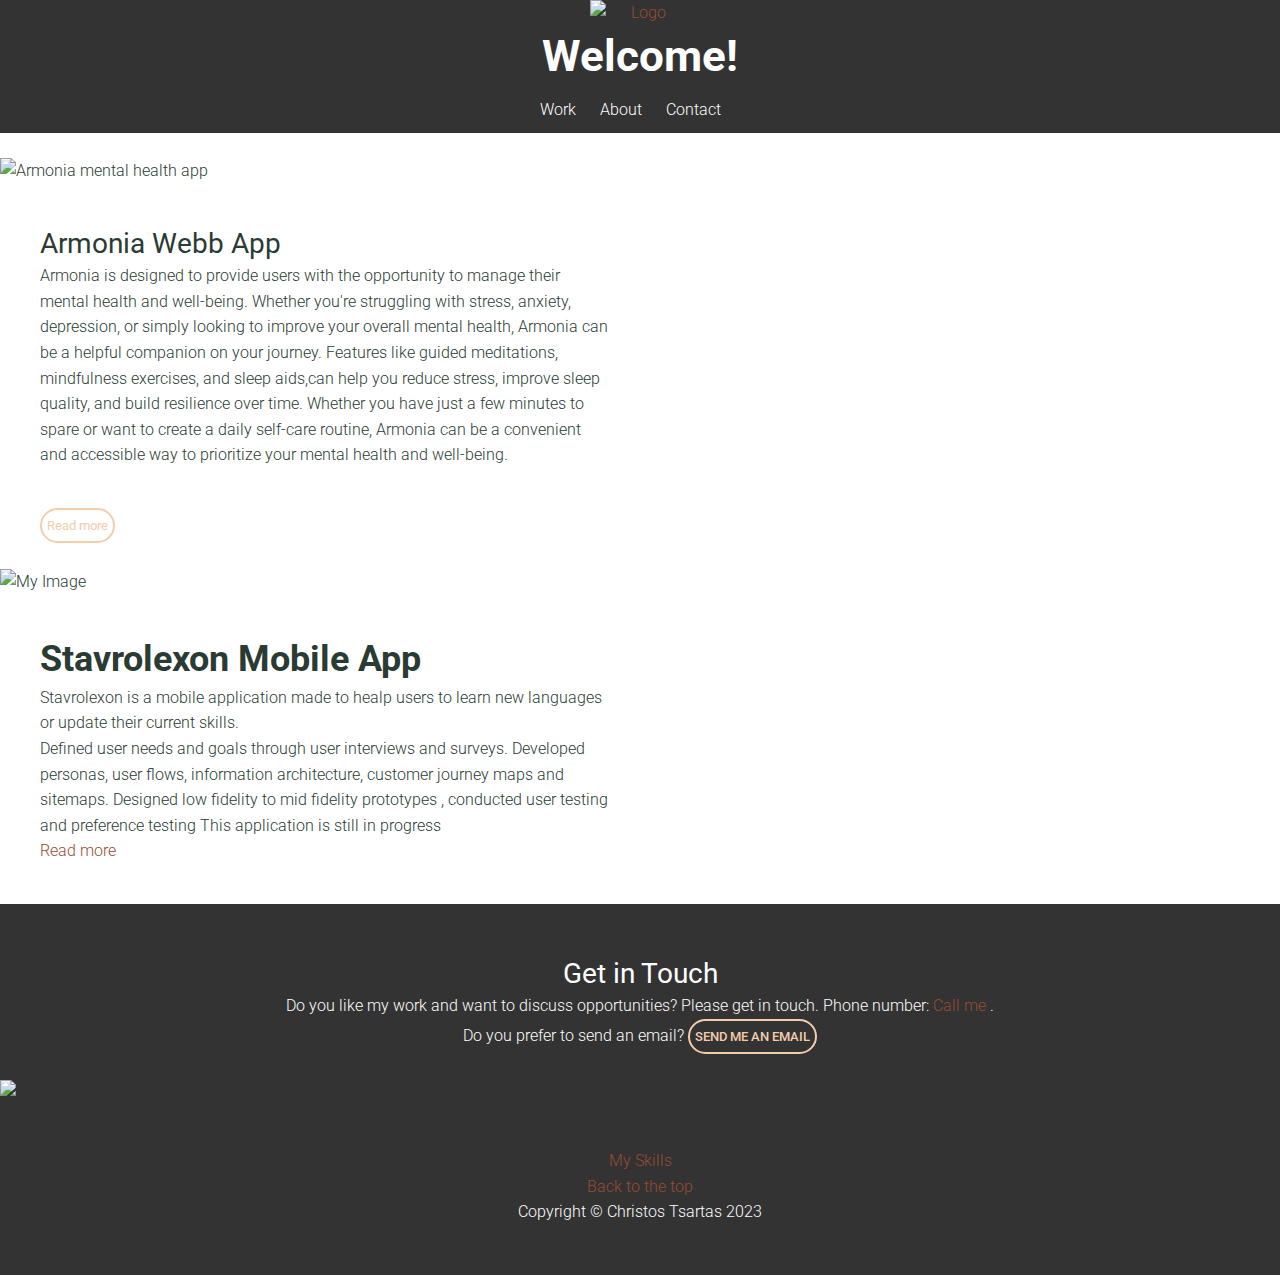
==== index.html @ e63d111a "FrstChanges for Task1.8" ====
<!DOCTYPE html>
<html lang="en" dir="ltr">
    <head>
      <link rel="stylesheet" type="text/css" href="https://cdnjs.cloudflare.com/ajax/libs/normalize/8.0.0/normalize.min.css">
      <link rel="stylesheet" type="text/css" href="CSS/Styles.CSS">
      <link href="https://fonts.googleapis.com/css?family=Roboto:ital,wght@0,100;0,300;0,400;0,500;1,100;1,300;1,400;1,500&display=swap" rel="stylesheet">
      <meta name="viewport" content="width=device-width, initial-scale=1">

        <meta charset="utf-8">
        <title>
            Christos Tsartas|Portfolio Site
        </title>
      </head> 
    <body>
      <header id="header">
    <div class="container">
            <a href="#">
                <img class="logo" src="logo-placeholder.JPG" alt="Logo">
            </a>
   
        <h1>Welcome!</h1>
        <nav>
            <ul>
                <li><a href="Index.html">Work</a></li>
                <li><a href="about.html">About</a></li>
                <li><a href="#contact">Contact</a></li>
            </ul>
        </nav>
      </div>
    </header><br>
        <main>
        <div><!-- open row that holds (2) columns for project -->
            <div><!-- open first column (used for image) -->
              <picture>
                <source srcset="Img/ArmoniaWebApp/ArmoniaProjectImage.jpg" media="(max-width:767px)">
                <img src="Img/ArmoniaWebApp/ArmoniaProjectImage.jpg" alt="Armonia mental health app">
              </picture>
            </div><!-- end first column -->
            <div class="container">
              <div class="row">
                <div class="col-6"><!-- open second column (used for text) -->
              <h3>Armonia Webb App</h3><!-- heading for the project -->
              <p><!-- open paragraph -->
                Armonia is designed to provide users with the opportunity to manage their mental health and well-being. Whether you're struggling with stress, anxiety, depression, or simply looking to improve your overall mental health, Armonia can be a helpful companion on your journey. 
                Features like guided meditations, mindfulness exercises, and sleep aids,can help you reduce stress, improve sleep quality, and build resilience over time. 
                Whether you have just a few minutes to spare or want to create a daily self-care routine, Armonia can be a convenient and accessible way to prioritize your mental health and well-being.
              </p><!-- end paragraph -->
              <p> <!--open paragraph -->
              </div></div>
              <!-- <div>
                User research, Competitive Analysis
              </p>--><!-- end paragraph -->
              <a href="Armonia.html#ArmoniaSite" class="button" target="_self">Read more</a><!-- button or link label -->
            <!--</div> end second column -->
          </div>
        </div><!-- end row that holds (2) columns for project -->
          <br>
        <div><!-- open row that holds (2) columns for project -->
            <div><!-- open first column (used for image) -->
              <picture>
                <source srcset="http://via.placeholder.com/600x400" media="(max-width:767px)">
                <img src="http://via.placeholder.com/800x600" alt="My Image">
              </picture>
            </div><!-- end first column -->
            <div class="container">
              <div class="row">
                <div class="col-6"><!-- open second column (used for text) -->
              <h2>Stavrolexon Mobile App</h2><!-- heading for the project -->
              <p><!-- open paragraph -->
                Stavrolexon is a mobile application made to healp users to learn new languages or update their current skills.
              </p><!-- end paragraph -->
              <p><!-- open paragraph -->
                Defined user needs and goals through user interviews and surveys. 
                Developed personas, user flows, information architecture, customer journey maps and sitemaps. 
                Designed low fidelity to mid fidelity prototypes , conducted user testing and preference testing
                This application is still in progress
              </p><!-- end paragraph -->
              <a href="#">Read more</a><!-- button or link label -->
            </div><!-- end second column -->
          </div></div></div></main><!-- end row that holds (2) columns for project -->
          <footer id="contact">
            <h3>Get in Touch</h3>
        <p>
          Do you like my work and want to discuss opportunities? Please get in touch. 
          Phone number: <a href="Tel: +49 17663303474"> Call me </a> . 
        </p>
        <div> Do you prefer to send an email?
          <a href="mailto:tsartakos@gmail.com" class="button contact">Send me an email</a>
            <!--<svg xmlns="http://www.w3.org/2000/svg" width="24" height="24" viewBox="0 0 24 24" fill="none" stroke="#1B7F7A" stroke-width="2" stroke-linecap="round" stroke-linejoin="round" class="feather feather-mail">
              <path d="M4 4h16c1.1 0 2 .9 2 2v12c0 1.1-.9 2-2 2H4c-1.1 0-2-.9-2-2V6c0-1.1.9-2 2-2z"></path>
              <polyline points="22,6 12,13 2,6"></polyline>
            </svg>--This is the original Send an Email with the SVG Icon-->
        </div>
        <div>
            <!--Social Media Layout and Placeholders-->
            <a href="https://www.linkedin.com/in/christos-tsartas-73b54416a/" target="_self"><br>
                <img class="lnkin" src="Img/linkedin.PNG">
            </a><br>
            <a href="about.html#skills" target="_blank">My Skills</a><br>
            <a href="Index.html#header">Back to the top</a>
            <p>Copyright © Christos Tsartas 2023</p>
        </div>
        </footer>
</body>
</html>
---- CSS/Styles.CSS ----
/*I need to start with CSS in the next task*/
/* http://meyerweb.com/eric/tools/css/reset/ 
   v2.0 | 20110126
   License: none (public domain)
*/

/* Reset all default styles */
html, body, div, span, applet, object, iframe,
h1, h2, h3, h4, h5, h6, p, blockquote, pre,
a, abbr, acronym, address, big, cite, code,
del, dfn, em, img, ins, kbd, q, s, samp,
small, strike, strong, sub, sup, tt, var,
b, u, i, center,
dl, dt, dd, ol, ul, li,
fieldset, form, label, legend,
table, caption, tbody, tfoot, thead, tr, th, td,
article, aside, canvas, details, embed, 
figure, figcaption, footer, header, hgroup, 
menu, nav, output, ruby, section, summary,
time, mark, audio, video 
{
	margin: 0;
	padding: 0;
	border: 0;
	font-size: 100%;
	font: inherit;
	vertical-align: baseline;
}

/* Reset HTML5 display roles */
article, aside, details, figcaption, figure, 
footer, header, hgroup, menu, nav, section 
{
	display: block;
}

/* Remove list styles */
ol, ul {
	list-style: none;
}

/* Remove blockquote quotes */
blockquote, q {
	quotes: none;
}

blockquote:before, blockquote:after,
q:before, q:after {
	content: '';
	content: none;
}

/* Remove table border */
table {
	border-collapse: collapse;
	border-spacing: 0;
}

/* Set default body styles */
body {
	background-color: #ffffff;
	font-family: 'Roboto', sans-serif;
	font-size: 16px;
	font-weight: 300;
	line-height: 1.6;
	color: #293b33;
}

/* Set default heading styles */
h1, h2, h3, h4 {
	line-height: 1.4;
}

h1 {
	font-size: 2.75em;
	font-weight: 700;
}

h2 {
	font-size: 2.25em;
	font-weight: 700;
}

h3 {
	font-size: 1.75em;
	font-weight: 400;
}

h4 {
	font-size: 1.35em;
	font-weight: 400;
}  

/* Set default image styles */
img {
	width: 100%;
  display: block;
  margin: 0 auto;
}

/* Set default link styles */
a {
	color: #994c30;
	text-decoration: none;
}

a:hover {
	color: #cc6540;
	text-decoration: underline;
}

a:visited {
	color: #994c30;
}

a:active {
	color: #994c30;
}

/* Set button styles */
.button {
	display: inline-block;
	background-color: transparent;
	color: #F2CDAC;
	font-weight: 400;
	font-size: 10pt;
	padding: 5px;
	border-radius: 30px;
	border: 2px solid #F2CDAC;
	transition: 0.2s opacity;
}

.button:hover {
	opacity: 0.8;
	background-color: #F2CDAC;
	color: #ffffff;
	text-decoration: none;
}

.button.contact {
	background-color: transparent;
	color: #F2CDAC;
	text-transform: uppercase;
	font-weight: 500;
	border: 2px solid #F2CDAC;
}

.button.contact:hover {
	background-color: #F2CDAC;
	color: #ffffff
  }


  header {
    background-color: #333333;
    width: 100%;
    text-align: center;
    color: white;
    position: initial;
  }

  .logo {
     width: 100px;
  }

  nav {
    background-color: #333333;
    padding: 10px;
    font-size: 16px;
    color: #ffffff;
  }

  nav ul {
    margin: 0;
    padding: 0;
    list-style: none;
  }
  
  nav li {
    display: inline-block;
    margin-right: 20px;
  }
  
  nav a {
    color: #fff;
    text-decoration: none;
  }


  /* Apo edw ksekinane oi allages */


  * {
    box-sizing: border-box;
  }


    main {
    margin: top 000px;
  }


  .hero {
    background-image: 'none';
    height: 500px;
    width: 100%;
    text-align: center;
    color: white;
    background-color: rgba(255, 255, 255, 0.7);
  }

  .container {
    max-width: 1200px;
    margin: 0 15px;
  }
  

  .row {
    width: 100%;
    display: flex;
    margin: 40px -15px;
    align-items: flex-start;
    justify-content: space-between;
   
  }
 
  .col-6 {
    width: 49.8%;
  }
  .col-12 {
    width: 100%;
  }

  .work-item {
    background-color: #f2f2f2;
    height: 300px;
    width: 100%;
    text-align: center;
    margin-bottom: 30px;
  }


/*footer*/

  footer {
    background-color: #333;
    width: 100%;
    text-align: center;
    color: white;
    padding: 50px 0;
  }

  /*linkedin*/
.lnkin {

  height: 43px;
  width: auto;
}


  .centered-text {
    text-align: center;
  }
  
  .right-aligned-text {
    text-align: right;
  }

  
  .text {
    margin-bottom: 10px;
  }
  .hero-section {
    display: flex;
    flex-direction: column;
    align-items: center;
    margin-top: 80px; /* adjust this value as needed */
  }
/* styles for the navigation bar */


/* Layout Laptop */
 
@media only screen and (min-width: 1024px) {

  .container {
    max-width: 1200px;
    margin: 0 auto;
  }
  

  .row {
    width: 100%;
    display: flex;
    margin: 40px -15px;
    flex-direction: row;
   
  }

  .col-6 {
    width: 50%;
        padding: 0 15px;
      }

      .col-3 {
        width: 33.3%;
        padding: 0 15px;
    
      }
    
}
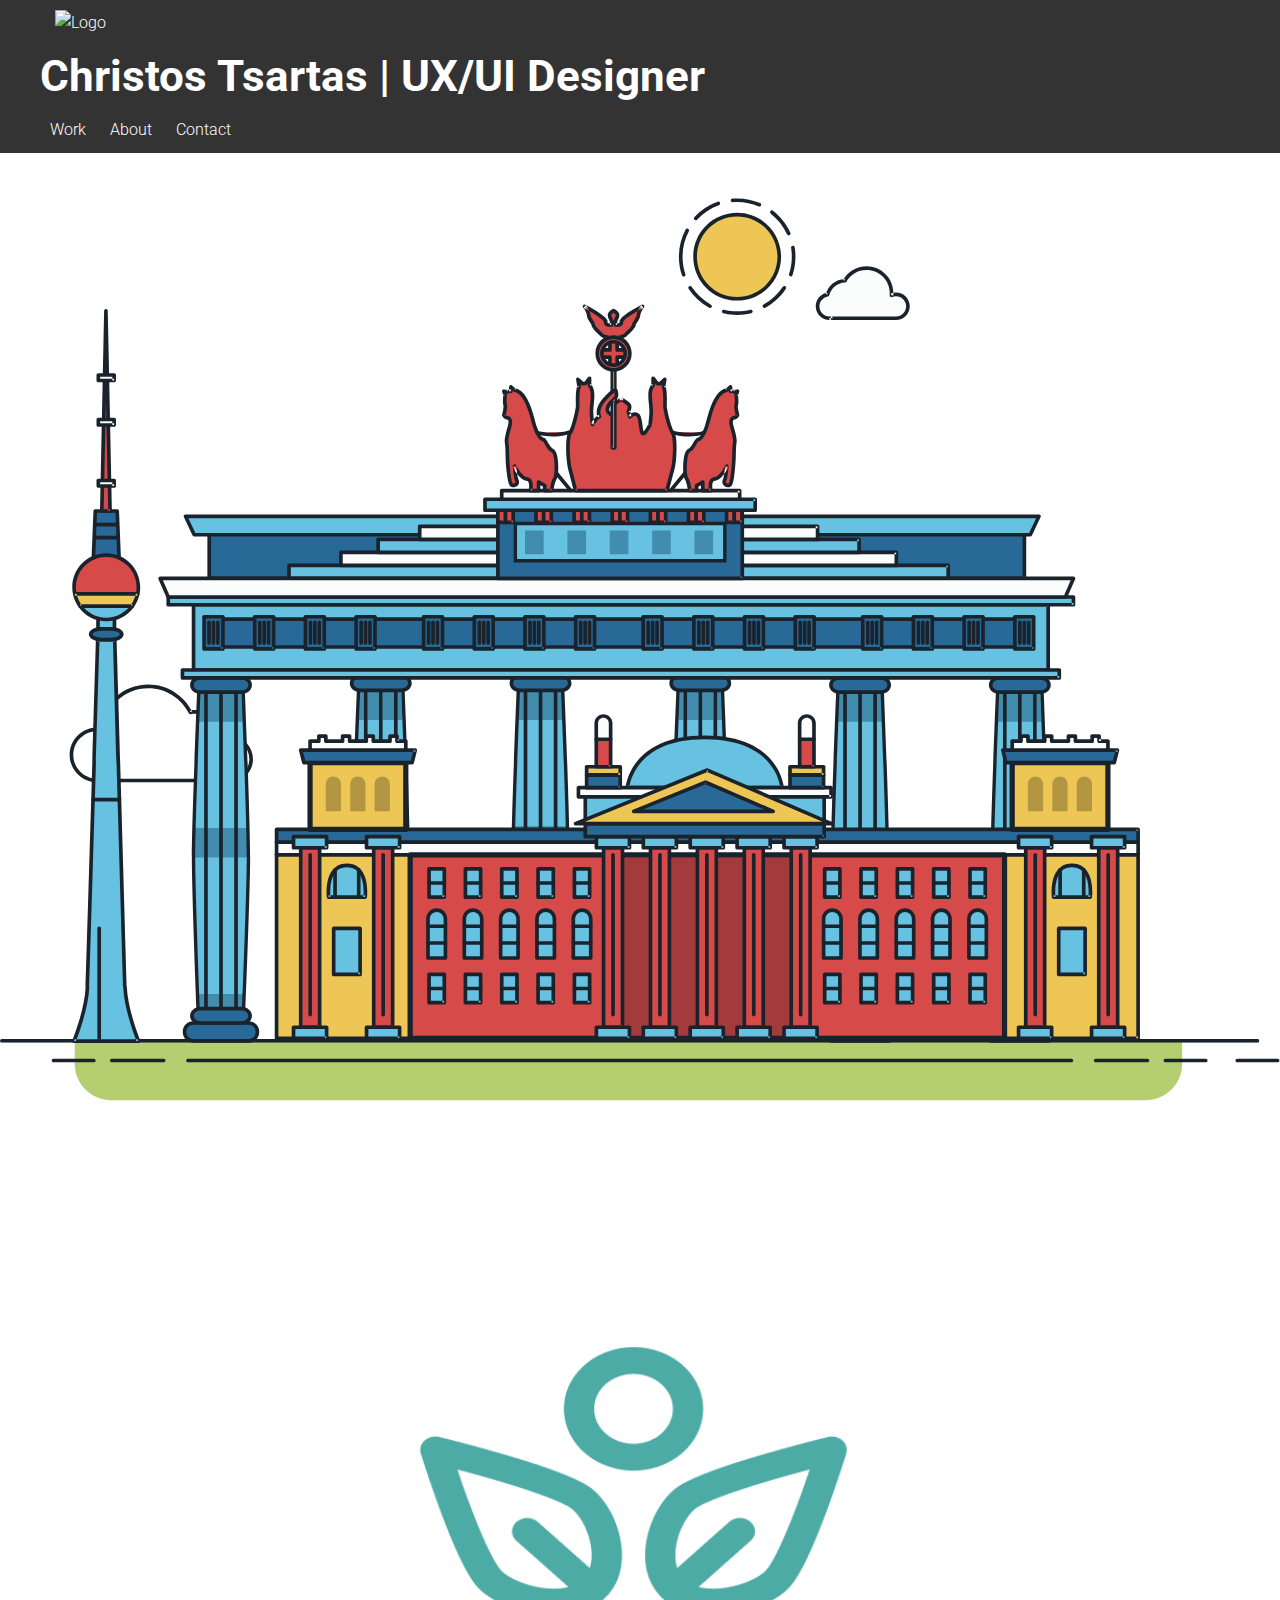
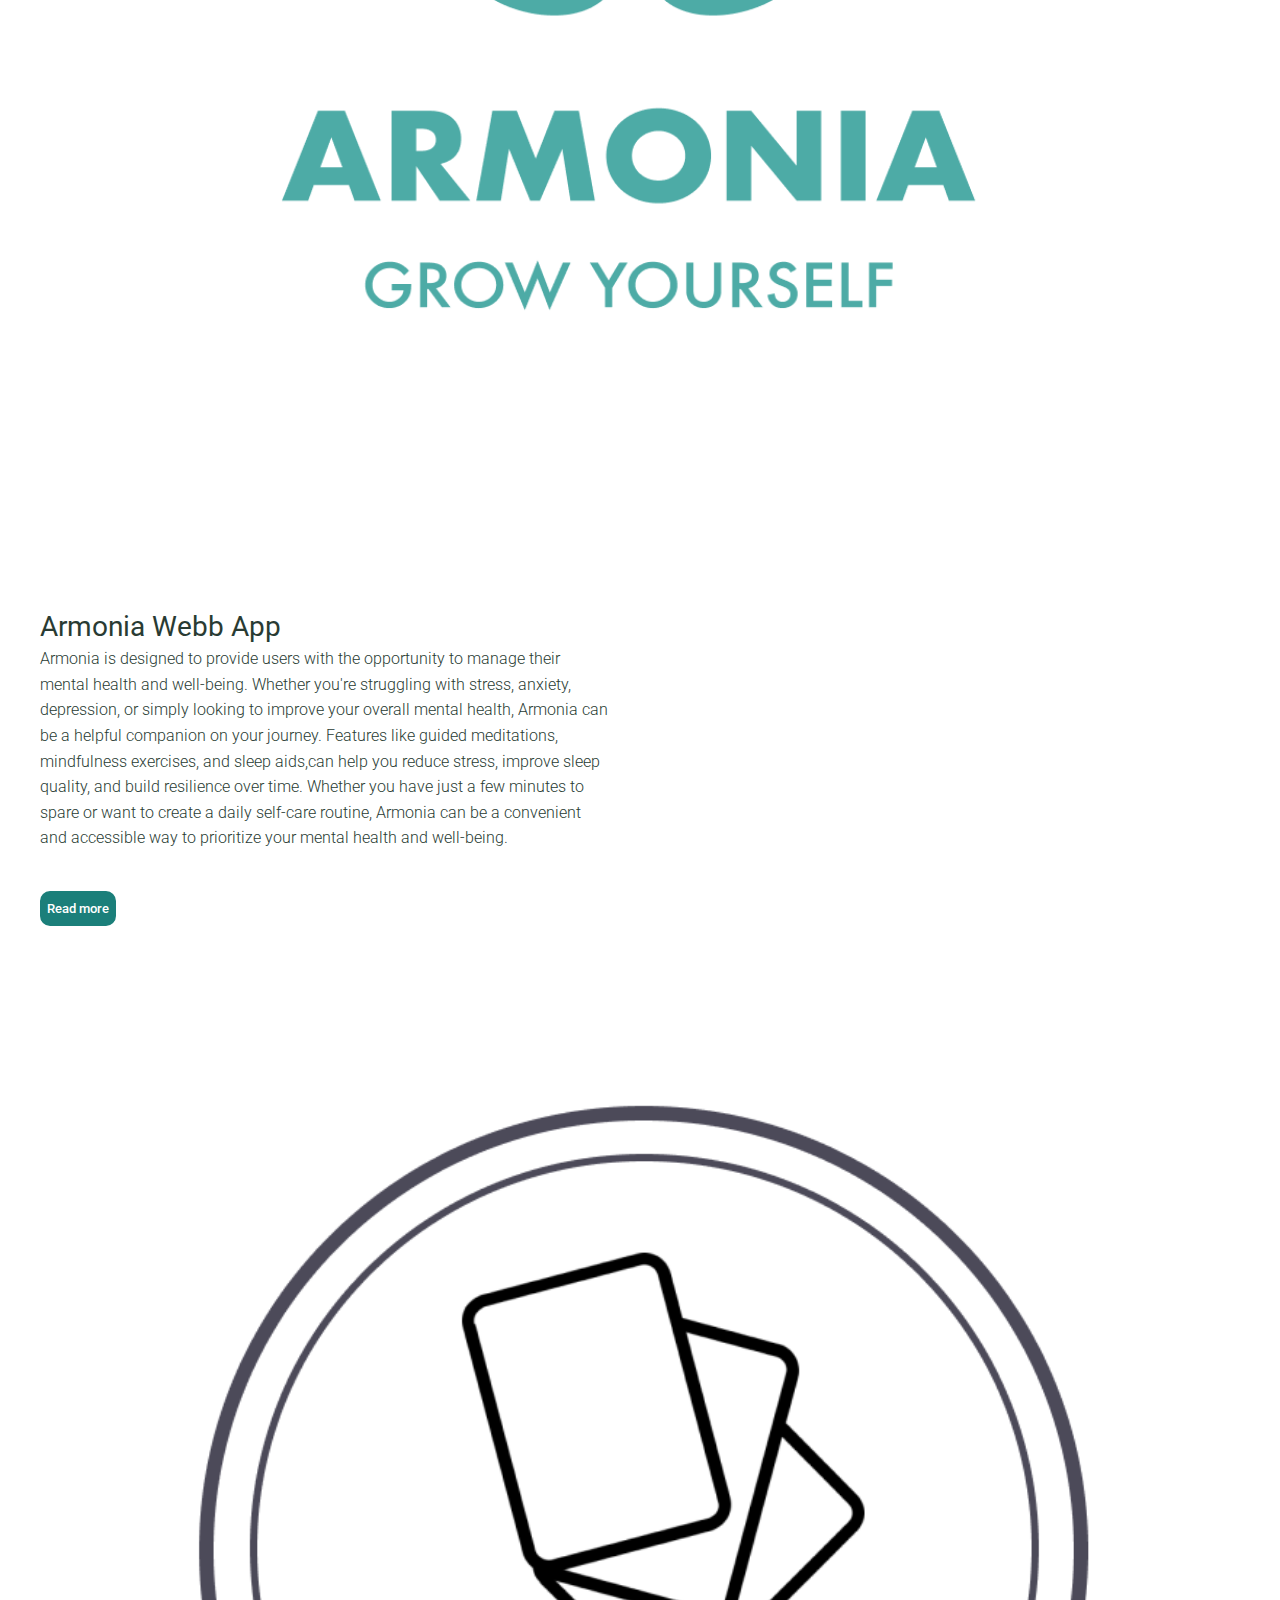
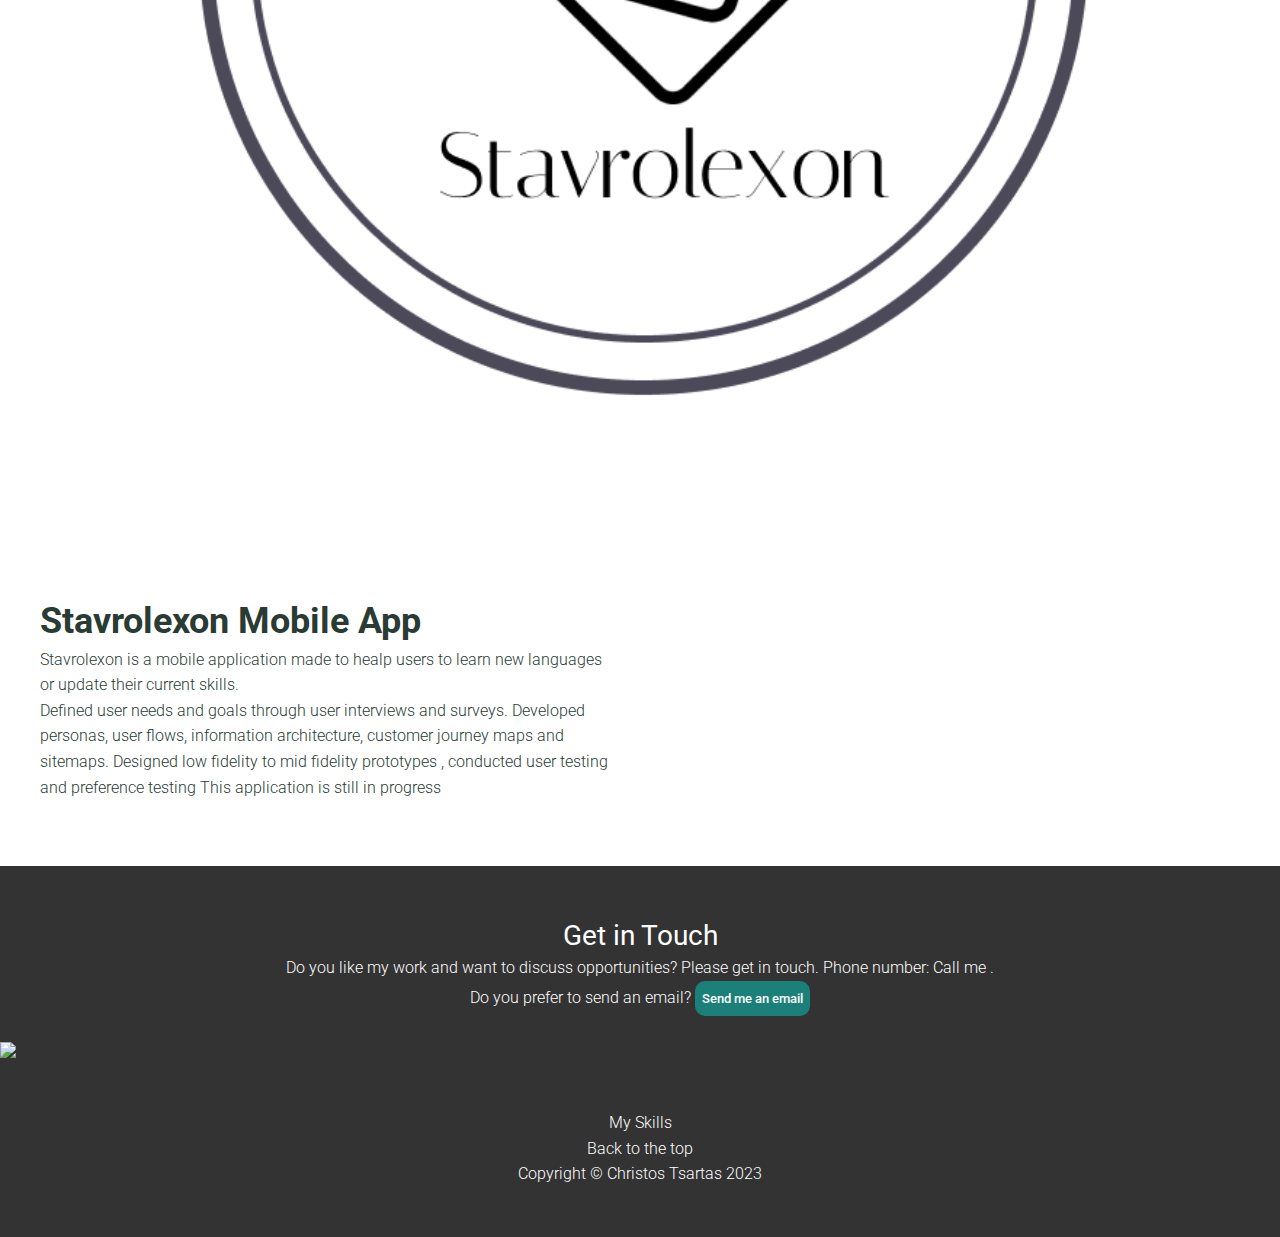
==== commit 786936d0: "Task 1.8" ====
--- a/index.html
+++ b/index.html
@@ -1,105 +1,721 @@
 <!DOCTYPE html>
 <html lang="en" dir="ltr">
-    <head>
-      <link rel="stylesheet" type="text/css" href="https://cdnjs.cloudflare.com/ajax/libs/normalize/8.0.0/normalize.min.css">
-      <link rel="stylesheet" type="text/css" href="CSS/Styles.CSS">
-      <link href="https://fonts.googleapis.com/css?family=Roboto:ital,wght@0,100;0,300;0,400;0,500;1,100;1,300;1,400;1,500&display=swap" rel="stylesheet">
-      <meta name="viewport" content="width=device-width, initial-scale=1">
 
-        <meta charset="utf-8">
-        <title>
-            Christos Tsartas|Portfolio Site
-        </title>
-      </head> 
-    <body>
-      <header id="header">
+<head>
+  <link rel="stylesheet" type="text/css"
+    href="https://cdnjs.cloudflare.com/ajax/libs/normalize/8.0.0/normalize.min.css">
+  <link rel="stylesheet" type="text/css" href="CSS/Styles.CSS">
+  <link
+    href="https://fonts.googleapis.com/css?family=Roboto:ital,wght@0,100;0,300;0,400;0,500;1,100;1,300;1,400;1,500&display=swap"
+    rel="stylesheet">
+  <meta name="viewport" content="width=device-width, initial-scale=1">
+
+  <meta charset="utf-8">
+  <title>
+    Christos Tsartas|Portfolio Site
+  </title>
+</head>
+
+<body>
+  <header id="header">
     <div class="container">
-            <a href="#">
-                <img class="logo" src="logo-placeholder.JPG" alt="Logo">
-            </a>
-   
-        <h1>Welcome!</h1>
-        <nav>
-            <ul>
-                <li><a href="Index.html">Work</a></li>
-                <li><a href="about.html">About</a></li>
-                <li><a href="#contact">Contact</a></li>
-            </ul>
-        </nav>
-      </div>
-    </header><br>
-        <main>
-        <div><!-- open row that holds (2) columns for project -->
-            <div><!-- open first column (used for image) -->
-              <picture>
-                <source srcset="Img/ArmoniaWebApp/ArmoniaProjectImage.jpg" media="(max-width:767px)">
-                <img src="Img/ArmoniaWebApp/ArmoniaProjectImage.jpg" alt="Armonia mental health app">
-              </picture>
-            </div><!-- end first column -->
-            <div class="container">
-              <div class="row">
-                <div class="col-6"><!-- open second column (used for text) -->
-              <h3>Armonia Webb App</h3><!-- heading for the project -->
-              <p><!-- open paragraph -->
-                Armonia is designed to provide users with the opportunity to manage their mental health and well-being. Whether you're struggling with stress, anxiety, depression, or simply looking to improve your overall mental health, Armonia can be a helpful companion on your journey. 
-                Features like guided meditations, mindfulness exercises, and sleep aids,can help you reduce stress, improve sleep quality, and build resilience over time. 
-                Whether you have just a few minutes to spare or want to create a daily self-care routine, Armonia can be a convenient and accessible way to prioritize your mental health and well-being.
-              </p><!-- end paragraph -->
-              <p> <!--open paragraph -->
-              </div></div>
-              <!-- <div>
+      <a href="#">
+        <img class="logo" src="logo-placeholder.JPG" alt="Logo">
+      </a>
+
+      <h1>Christos Tsartas | UX/UI Designer</h1>
+      <nav>
+        <ul>
+          <li><a href="Index.html">Work</a></li>
+          <li><a href="about.html">About</a></li>
+          <li><a href="#contact">Contact</a></li>
+        </ul>
+      </nav>
+    </div>
+  </header><br>
+  <main>
+    <div>
+      <picture><svg id="about-picture" xmlns="http://www.w3.org/2000/svg" class="berlin-illustration" height="auto" viewBox="0 0 700 505" xmlns:xlink="http://www.w3.org/1999/xlink">
+      <defs>
+          <polygon id="a" points=".06 231.917 .06 .929 688.717 .929 688.717 231.917"></polygon>
+      </defs>
+      <g fill="none" fill-rule="evenodd">
+        <g transform="translate(0 241)" class="cloud-front">
+        <path fill="#1A232C" d="M87.602,29 L87.602,28 C87.326,28.001 87.103,28.024 86.927,28.033 L86.979,29.031 L87.947,28.78 C85.741,20.282 78.041,14.002 68.852,14 C67.858,14 66.904,14.096 65.98,14.231 L66.125,15.22 L67.019,14.772 C62.626,6.015 53.567,0.001 43.102,0 C29.041,0.002 17.524,10.848 16.443,24.632 L17.44,24.71 L17.606,23.724 C16.803,23.589 15.969,23.5 15.102,23.5 C6.817,23.501 0.102,30.215 0.102,38.5 C0.102,46.785 6.817,53.499 15.102,53.5 L87.602,53.5 C94.644,53.499 100.351,47.792 100.352,40.75 C100.351,33.708 94.644,28.001 87.602,28 L87.602,30 C90.573,30 93.254,31.202 95.203,33.149 C97.15,35.097 98.351,37.778 98.352,40.75 C98.351,43.722 97.15,46.403 95.203,48.351 C93.254,50.298 90.573,51.5 87.602,51.5 L15.102,51.5 C11.509,51.5 8.265,50.046 5.909,47.692 C3.555,45.337 2.102,42.093 2.102,38.5 C2.102,34.907 3.555,31.663 5.909,29.308 C8.265,26.954 11.509,25.5 15.102,25.5 C15.831,25.5 16.553,25.575 17.273,25.697 C17.551,25.743 17.832,25.672 18.055,25.499 C18.277,25.325 18.414,25.07 18.436,24.789 C19.436,12.04 30.094,1.998 43.102,2 C52.786,1.999 61.163,7.564 65.231,15.669 C65.425,16.055 65.842,16.272 66.27,16.21 C67.132,16.084 67.988,16 68.852,16 C77.108,15.998 84.027,21.647 86.011,29.283 C86.13,29.741 86.557,30.054 87.031,30.03 C87.27,30.017 87.457,29.999 87.602,30 L87.602,29" transform="translate(38 36)"></path>
+          </g>
+          <path fill="#B5CE6F" d="M646.484,484.382 C646.484,489.501 644.531,494.62 640.627,498.525 C636.722,502.43 631.603,504.382 626.484,504.382 L60.873,504.382 C55.754,504.382 50.636,502.43 46.731,498.525 C42.826,494.62 40.873,489.501 40.873,484.382 L40.873,471.917 L646.484,471.917 L646.484,484.382"></path>
+          <polyline fill="#67C2E2" points="334.824 185.029 101.449 185.029 106.209 195.08 563.438 195.08 568.2 185.029 334.824 185.029"></polyline>
+          <path fill="#1A232C" d="M334.824,185.029 L334.824,184.029 L101.449,184.029 C101.104,184.029 100.788,184.203 100.604,184.494 C100.42,184.785 100.398,185.146 100.545,185.457 L105.306,195.508 C105.471,195.856 105.824,196.079 106.209,196.079 L563.438,196.079 C563.824,196.079 564.177,195.856 564.342,195.508 L569.104,185.457 C569.251,185.146 569.229,184.785 569.045,184.494 C568.861,184.203 568.544,184.029 568.2,184.029 L334.824,184.029 L334.824,186.029 L566.62,186.029 L562.806,194.08 L106.842,194.08 L103.029,186.029 L334.824,186.029 L334.824,185.029"></path>
+          <polygon fill="#296997" points="114.416 218.974 560.222 218.974 560.222 195.08 114.416 195.08"></polygon>
+          <path fill="#1A232C" d="M560.222,218.974 L560.222,217.974 L115.416,217.974 L115.416,196.079 L559.222,196.079 L559.222,218.974 L560.222,218.974 L560.222,217.974 L560.222,218.974 L561.222,218.974 L561.222,195.08 C561.222,194.816 561.115,194.559 560.929,194.372 C560.742,194.186 560.485,194.08 560.222,194.08 L114.416,194.08 C114.152,194.08 113.895,194.186 113.708,194.372 C113.522,194.559 113.416,194.816 113.416,195.08 L113.416,218.974 C113.416,219.237 113.522,219.495 113.708,219.681 C113.895,219.867 114.152,219.974 114.416,219.974 L560.222,219.974 C560.485,219.974 560.742,219.867 560.929,219.681 C561.115,219.495 561.222,219.237 561.222,218.974 L560.222,218.974"></path>
+          <polygon fill="#67C2E2" points="105.85 269.08 573.225 269.08 573.225 233.398 105.85 233.398"></polygon>
+          <path fill="#1A232C" d="M573.225,233.398 L573.225,232.398 L105.85,232.398 C105.587,232.398 105.329,232.505 105.143,232.691 C104.957,232.877 104.85,233.134 104.85,233.398 L104.85,269.08 C104.85,269.344 104.957,269.601 105.143,269.788 C105.329,269.974 105.587,270.08 105.85,270.08 L573.225,270.08 C573.488,270.08 573.745,269.974 573.932,269.788 C574.118,269.601 574.225,269.344 574.225,269.08 L574.225,233.398 C574.225,233.134 574.118,232.877 573.932,232.691 C573.745,232.505 573.488,232.398 573.225,232.398 L573.225,233.398 L572.225,233.398 L572.225,268.08 L106.85,268.08 L106.85,234.398 L573.225,234.398 L573.225,233.398 L572.225,233.398 L573.225,233.398"></path>
+          <polygon fill="#296997" points="116.751 256.508 562.557 256.508 562.557 241.243 116.751 241.243"></polygon>
+          <path fill="#1A232C" d="M562.557,256.508 L562.557,255.508 L117.75,255.508 L117.75,242.243 L561.557,242.243 L561.557,256.508 L562.557,256.508 L562.557,255.508 L562.557,256.508 L563.557,256.508 L563.557,241.243 C563.557,240.979 563.45,240.722 563.264,240.535 C563.078,240.349 562.82,240.243 562.557,240.243 L116.75,240.243 C116.487,240.243 116.23,240.349 116.043,240.535 C115.857,240.722 115.751,240.979 115.751,241.243 L115.751,256.508 C115.751,256.771 115.857,257.029 116.043,257.215 C116.23,257.401 116.487,257.508 116.751,257.508 L562.557,257.508 C562.82,257.508 563.077,257.401 563.264,257.215 C563.45,257.029 563.557,256.771 563.557,256.508 L562.557,256.508"></path>
+          <polygon fill="#67C2E2" points="158.07 218.974 518.563 218.974 518.563 211.858 158.07 211.858"></polygon>
+          <path fill="#1A232C" d="M518.563,211.858 L518.563,210.858 L158.07,210.858 C157.807,210.858 157.549,210.964 157.363,211.151 C157.177,211.337 157.07,211.594 157.07,211.858 L157.07,218.974 C157.07,219.237 157.177,219.495 157.363,219.681 C157.549,219.867 157.807,219.974 158.07,219.974 L518.563,219.974 C518.826,219.974 519.083,219.867 519.27,219.681 C519.456,219.495 519.562,219.237 519.562,218.974 L519.562,211.858 C519.562,211.594 519.456,211.337 519.27,211.151 C519.083,210.964 518.826,210.858 518.563,210.858 L518.563,211.858 L517.563,211.858 L517.563,217.974 L159.07,217.974 L159.07,212.858 L518.563,212.858 L518.563,211.858 L517.563,211.858 L518.563,211.858"></path>
+          <polygon fill="#FBFDFC" points="186.438 211.858 490.194 211.858 490.194 204.741 186.438 204.741"></polygon>
+          <path fill="#1A232C" d="M490.194,204.741 L490.194,203.741 L186.438,203.741 C186.175,203.741 185.917,203.848 185.731,204.034 C185.545,204.221 185.438,204.478 185.438,204.741 L185.438,211.858 C185.438,212.121 185.545,212.379 185.731,212.565 C185.917,212.751 186.175,212.858 186.438,212.858 L490.194,212.858 C490.458,212.858 490.715,212.751 490.902,212.565 C491.088,212.379 491.194,212.121 491.194,211.858 L491.194,204.741 C491.194,204.478 491.088,204.221 490.902,204.034 C490.715,203.848 490.458,203.741 490.194,203.741 L490.194,204.741 L489.194,204.741 L489.194,210.858 L187.438,210.858 L187.438,205.741 L490.194,205.741 L490.194,204.741 L489.194,204.741 L490.194,204.741"></path>
+          <polygon fill="#67C2E2" points="206.805 204.741 469.828 204.741 469.828 197.624 206.805 197.624"></polygon>
+          <path fill="#1A232C" d="M469.828,197.624 L469.828,196.624 L206.805,196.624 C206.541,196.624 206.284,196.731 206.098,196.917 C205.911,197.103 205.805,197.361 205.805,197.624 L205.805,204.741 C205.805,205.005 205.911,205.262 206.098,205.449 C206.284,205.635 206.541,205.741 206.805,205.741 L469.828,205.741 C470.091,205.741 470.349,205.635 470.535,205.449 C470.722,205.262 470.828,205.005 470.828,204.741 L470.828,197.624 C470.828,197.361 470.722,197.103 470.535,196.917 C470.349,196.731 470.091,196.624 469.828,196.624 L469.828,197.624 L468.828,197.624 L468.828,203.741 L207.805,203.741 L207.805,198.624 L469.828,198.624 L469.828,197.624 L468.828,197.624 L469.828,197.624"></path>
+          <polygon fill="#FBFDFC" points="229.521 197.624 447.111 197.624 447.111 190.509 229.521 190.509"></polygon>
+          <path fill="#1A232C" d="M447.111,190.509 L447.111,189.509 L229.521,189.509 C229.258,189.509 229,189.616 228.814,189.802 C228.628,189.988 228.521,190.246 228.521,190.509 L228.521,197.624 C228.521,197.888 228.628,198.145 228.814,198.332 C229,198.518 229.258,198.624 229.521,198.624 L447.111,198.624 C447.375,198.624 447.632,198.518 447.818,198.332 C448.005,198.145 448.111,197.888 448.111,197.624 L448.111,190.509 C448.111,190.246 448.005,189.988 447.818,189.802 C447.632,189.616 447.375,189.509 447.111,189.509 L447.111,190.509 L446.111,190.509 L446.111,196.624 L230.521,196.624 L230.521,191.509 L447.111,191.509 L447.111,190.509 L446.111,190.509 L447.111,190.509"></path>
+          <path fill="#67C2E2" d="M135.607,355.447 C135.163,337.766 134.264,313.326 133.648,297.387 C133.274,287.721 133.004,281.18 133.004,281.18 L108.722,281.18 C108.722,281.18 108.452,287.721 108.079,297.387 C107.462,313.326 106.563,337.766 106.119,355.447 C105.953,362.059 105.85,367.732 105.85,371.653 L105.85,371.654 C105.85,386.117 107.243,424.332 108.089,446.189 C108.457,455.706 108.722,462.126 108.722,462.126 L133.004,462.126 C133.004,462.126 133.269,455.706 133.637,446.189 C134.482,424.332 135.876,386.117 135.876,371.654 L135.876,371.653 C135.876,367.732 135.773,362.059 135.607,355.447"></path>
+          <path fill="#428DAE" d="M133.648 297.387L108.079 297.387C108.452 287.721 108.722 281.18 108.722 281.18L133.004 281.18C133.004 281.18 133.274 287.721 133.648 297.387M135.876 371.654L105.85 371.654 105.85 371.653C105.85 367.732 105.953 362.059 106.119 355.447L135.607 355.447C135.773 362.059 135.876 367.732 135.876 371.653L135.876 371.654M133.004 462.126L108.722 462.126C108.722 462.126 108.457 455.706 108.089 446.189L133.637 446.189C133.269 455.706 133.004 462.126 133.004 462.126"></path>
+          <path fill="#1A232C" d="M109.612,461.199 L132.114,461.199 C132.447,453.007 134.949,390.886 134.949,371.653 C134.949,352.42 132.447,290.299 132.114,282.108 L109.612,282.108 C109.279,290.299 106.778,352.42 106.778,371.653 C106.778,390.886 109.279,453.007 109.612,461.199 Z M133.895,463.054 L107.832,463.054 L107.794,462.164 C107.766,461.466 104.922,392.193 104.922,371.653 C104.922,351.114 107.766,281.839 107.794,281.142 L107.832,280.252 L133.895,280.252 L133.931,281.142 C133.96,281.839 136.804,351.114 136.804,371.653 C136.804,392.193 133.96,461.466 133.931,462.164 L133.895,463.054 L133.895,463.054 Z"></path>
+          <path fill="#1A232C" d="M111.638 281.18L111.638 462.126C111.638 462.679 112.086 463.126 112.638 463.126 113.19 463.126 113.638 462.679 113.638 462.126L113.638 281.18C113.638 280.628 113.19 280.18 112.638 280.18 112.086 280.18 111.638 280.628 111.638 281.18M119.863 281.18L119.863 462.126C119.863 462.679 120.311 463.126 120.863 463.126 121.416 463.126 121.863 462.679 121.863 462.126L121.863 281.18C121.863 280.628 121.416 280.18 120.863 280.18 120.311 280.18 119.863 280.628 119.863 281.18M128.088 281.18L128.088 462.126C128.088 462.679 128.536 463.126 129.088 463.126 129.64 463.126 130.088 462.679 130.088 462.126L130.088 281.18C130.088 280.628 129.64 280.18 129.088 280.18 128.536 280.18 128.088 280.628 128.088 281.18"></path>
+          <path fill="#296997" d="M136.79,277.265 C136.79,279.418 134.675,281.18 132.09,281.18 L109.636,281.18 C107.051,281.18 104.936,279.418 104.936,277.265 C104.936,275.111 107.051,273.349 109.636,273.349 L132.09,273.349 C134.675,273.349 136.79,275.111 136.79,277.265"></path>
+          <path fill="#1A232C" d="M136.79,277.265 L135.79,277.265 C135.789,278.005 135.433,278.704 134.769,279.262 C134.109,279.814 133.155,280.181 132.09,280.18 L109.636,280.18 C108.571,280.181 107.617,279.814 106.956,279.262 C106.293,278.704 105.936,278.005 105.936,277.265 C105.936,276.524 106.293,275.825 106.957,275.267 C107.617,274.715 108.571,274.348 109.636,274.349 L132.09,274.349 C133.155,274.348 134.109,274.716 134.769,275.267 C135.433,275.825 135.789,276.524 135.79,277.265 L137.79,277.265 C137.791,275.851 137.09,274.593 136.049,273.731 C135.006,272.863 133.61,272.35 132.09,272.349 L109.636,272.349 C108.116,272.35 106.72,272.863 105.676,273.731 C104.636,274.593 103.935,275.851 103.936,277.265 C103.935,278.678 104.636,279.937 105.677,280.798 C106.72,281.666 108.116,282.179 109.636,282.18 L132.09,282.18 C133.61,282.179 135.006,281.666 136.049,280.798 C137.09,279.937 137.791,278.678 137.79,277.265 L136.79,277.265"></path>
+          <path fill="#296997" d="M140.775,467.217 C140.775,469.803 138.661,471.917 136.076,471.917 L105.65,471.917 C103.065,471.917 100.951,469.803 100.951,467.217 L100.951,466.825 C100.951,464.241 103.065,462.126 105.65,462.126 L136.076,462.126 C138.661,462.126 140.775,464.241 140.775,466.825 L140.775,467.217"></path>
+          <path fill="#1A232C" d="M140.775,467.217 L139.775,467.217 C139.775,468.235 139.361,469.155 138.688,469.83 C138.013,470.503 137.093,470.917 136.076,470.917 L105.65,470.917 C104.633,470.917 103.713,470.504 103.038,469.83 C102.365,469.155 101.951,468.235 101.951,467.217 L101.951,466.825 C101.951,465.808 102.365,464.889 103.038,464.214 C103.713,463.54 104.633,463.127 105.65,463.126 L136.076,463.126 C137.093,463.127 138.013,463.54 138.688,464.214 C139.362,464.889 139.775,465.808 139.775,466.825 L139.775,467.217 L141.775,467.217 L141.775,466.825 C141.772,463.684 139.217,461.13 136.076,461.126 L105.65,461.126 C102.509,461.13 99.955,463.684 99.951,466.825 L99.951,467.217 C99.954,470.36 102.509,472.914 105.65,472.917 L136.076,472.917 C139.217,472.914 141.772,470.36 141.775,467.217 L140.775,467.217"></path>
+          <path fill="#296997" d="M136.79,458.208 C136.79,460.363 134.675,462.126 132.09,462.126 L109.636,462.126 C107.051,462.126 104.936,460.363 104.936,458.208 C104.936,456.057 107.051,454.292 109.636,454.292 L132.09,454.292 C134.675,454.292 136.79,456.057 136.79,458.208"></path>
+          <path fill="#1A232C" d="M136.79,458.208 L135.79,458.208 C135.789,458.949 135.432,459.649 134.769,460.207 C134.108,460.76 133.154,461.128 132.09,461.126 L109.636,461.126 C108.572,461.128 107.617,460.76 106.957,460.207 C106.293,459.649 105.936,458.949 105.936,458.208 C105.936,457.47 106.293,456.77 106.957,456.212 C107.617,455.659 108.572,455.291 109.636,455.292 L132.09,455.292 C133.154,455.291 134.108,455.659 134.769,456.212 C135.433,456.77 135.789,457.47 135.79,458.208 L137.79,458.208 C137.791,456.796 137.09,455.538 136.05,454.675 C135.006,453.808 133.61,453.294 132.09,453.292 L109.636,453.292 C108.115,453.294 106.719,453.808 105.676,454.675 C104.636,455.538 103.935,456.796 103.936,458.208 C103.935,459.622 104.636,460.881 105.676,461.743 C106.72,462.611 108.116,463.125 109.636,463.126 L132.09,463.126 C133.61,463.125 135.006,462.611 136.05,461.743 C137.09,460.881 137.791,459.622 137.79,458.208 L136.79,458.208"></path>
+          <path fill="#67C2E2" d="M572.471,355.447 C572.025,337.766 571.126,313.326 570.51,297.387 C570.137,287.721 569.867,281.18 569.867,281.18 L545.585,281.18 C545.585,281.18 545.315,287.721 544.942,297.387 C544.326,313.326 543.427,337.766 542.981,355.447 C542.815,362.059 542.713,367.732 542.713,371.653 L542.713,371.654 C542.713,386.117 544.107,424.332 544.952,446.189 C545.32,455.706 545.585,462.126 545.585,462.126 L569.867,462.126 C569.867,462.126 570.132,455.706 570.499,446.189 C571.346,424.332 572.739,386.117 572.739,371.654 L572.739,371.653 C572.739,367.732 572.637,362.059 572.471,355.447"></path>
+          <path fill="#428DAE" d="M569.582 297.387L566.951 297.387 566.951 282.108 568.977 282.108C569.063 284.206 569.29 289.841 569.582 297.387M564.951 297.387L545.871 297.387C546.162 289.841 546.39 284.206 546.476 282.108L564.951 282.108 564.951 297.387M571.8 369.187L566.951 369.187 566.951 356.265 571.562 356.265C571.685 361.272 571.771 365.701 571.8 369.187M564.951 369.187L543.653 369.187C543.684 365.512 543.777 360.79 543.912 355.447L553.551 355.447 553.551 356.265 564.951 356.265 564.951 369.187"></path>
+          <path fill="#1A232C" d="M546.476,461.199 L568.977,461.199 C569.31,453.007 571.812,390.886 571.812,371.653 C571.812,352.42 569.31,290.299 568.977,282.108 L546.476,282.108 C546.142,290.299 543.642,352.42 543.642,371.653 C543.642,390.886 546.142,453.007 546.476,461.199 M570.758,463.054 L544.694,463.054 L544.658,462.164 C544.629,461.466 541.785,392.193 541.785,371.653 C541.785,351.114 544.629,281.839 544.658,281.142 L544.694,280.252 L570.758,280.252 L570.795,281.142 C570.823,281.839 573.667,351.114 573.667,371.653 C573.667,392.193 570.823,461.466 570.795,462.164 L570.758,463.054"></path>
+          <path fill="#1A232C" d="M548.501 281.18L548.501 462.126C548.501 462.679 548.949 463.126 549.501 463.126 550.053 463.126 550.501 462.679 550.501 462.126L550.501 281.18C550.501 280.628 550.053 280.18 549.501 280.18 548.949 280.18 548.501 280.628 548.501 281.18M556.727 281.18L556.727 462.126C556.727 462.679 557.174 463.126 557.727 463.126 558.279 463.126 558.727 462.679 558.727 462.126L558.727 281.18C558.727 280.628 558.279 280.18 557.727 280.18 557.174 280.18 556.727 280.628 556.727 281.18M564.951 281.18L564.951 462.126C564.951 462.679 565.399 463.126 565.951 463.126 566.503 463.126 566.951 462.679 566.951 462.126L566.951 281.18C566.951 280.628 566.503 280.18 565.951 280.18 565.399 280.18 564.951 280.628 564.951 281.18"></path>
+          <path fill="#296997" d="M573.653,277.265 C573.653,279.418 571.537,281.18 568.953,281.18 L546.499,281.18 C543.915,281.18 541.799,279.418 541.799,277.265 C541.799,275.111 543.915,273.349 546.499,273.349 L568.953,273.349 C571.537,273.349 573.653,275.111 573.653,277.265"></path>
+          <path fill="#1A232C" d="M573.653,277.265 L572.653,277.265 C572.653,278.005 572.296,278.704 571.632,279.262 C570.972,279.814 570.017,280.181 568.953,280.18 L546.499,280.18 C545.435,280.181 544.48,279.814 543.82,279.262 C543.156,278.704 542.8,278.005 542.799,277.265 C542.8,276.525 543.156,275.825 543.82,275.267 C544.481,274.715 545.435,274.348 546.499,274.349 L568.953,274.349 C570.017,274.348 570.972,274.715 571.632,275.267 C572.296,275.825 572.653,276.525 572.653,277.265 L574.653,277.265 C574.654,275.851 573.953,274.593 572.912,273.731 C571.869,272.863 570.473,272.35 568.953,272.349 L546.499,272.349 C544.979,272.35 543.583,272.863 542.54,273.731 C541.499,274.593 540.798,275.851 540.799,277.265 C540.798,278.679 541.499,279.937 542.54,280.798 C543.583,281.666 544.979,282.179 546.499,282.18 L568.953,282.18 C570.473,282.179 571.869,281.666 572.912,280.798 C573.953,279.937 574.654,278.679 574.653,277.265 L573.653,277.265"></path>
+          <path fill="#296997" d="M577.639,467.217 C577.639,469.803 575.524,471.917 572.938,471.917 L542.514,471.917 C539.929,471.917 537.813,469.803 537.813,467.217 L537.813,466.825 C537.813,464.241 539.929,462.126 542.514,462.126 L572.938,462.126 C575.524,462.126 577.639,464.241 577.639,466.825 L577.639,467.217"></path>
+          <path fill="#1A232C" d="M577.639,467.217 L576.639,467.217 C576.638,468.235 576.225,469.155 575.551,469.83 C574.876,470.503 573.956,470.917 572.938,470.917 L542.514,470.917 C541.497,470.917 540.576,470.503 539.901,469.83 C539.227,469.155 538.814,468.234 538.813,467.217 L538.813,466.825 C538.814,465.808 539.227,464.889 539.901,464.214 C540.576,463.54 541.497,463.127 542.514,463.126 L572.938,463.126 C573.956,463.127 574.876,463.54 575.551,464.214 C576.225,464.888 576.638,465.808 576.639,466.825 L576.639,467.217 L578.639,467.217 L578.639,466.825 C578.635,463.684 576.081,461.13 572.938,461.126 L542.514,461.126 C539.372,461.13 536.817,463.684 536.813,466.825 L536.813,467.217 C536.817,470.36 539.372,472.914 542.514,472.917 L572.938,472.917 C576.081,472.914 578.635,470.359 578.639,467.217 L577.639,467.217"></path>
+          <path fill="#296997" d="M573.653,458.208 C573.653,460.363 571.537,462.126 568.953,462.126 L546.499,462.126 C543.915,462.126 541.799,460.363 541.799,458.208 C541.799,456.057 543.915,454.292 546.499,454.292 L568.953,454.292 C571.537,454.292 573.653,456.057 573.653,458.208"></path>
+          <path fill="#1A232C" d="M573.653,458.208 L572.653,458.208 C572.653,458.949 572.296,459.649 571.632,460.207 C570.971,460.76 570.017,461.128 568.953,461.126 L546.499,461.126 C545.435,461.128 544.481,460.76 543.82,460.207 C543.157,459.649 542.799,458.949 542.799,458.208 C542.799,457.47 543.156,456.77 543.82,456.212 C544.481,455.659 545.435,455.291 546.499,455.292 L568.953,455.292 C570.017,455.291 570.971,455.659 571.632,456.212 C572.296,456.77 572.653,457.47 572.653,458.208 L574.653,458.208 C574.654,456.796 573.953,455.538 572.912,454.675 C571.869,453.808 570.473,453.294 568.953,453.292 L546.499,453.292 C544.979,453.294 543.583,453.808 542.54,454.675 C541.499,455.538 540.798,456.796 540.799,458.208 C540.798,459.622 541.499,460.881 542.54,461.743 C543.583,462.611 544.979,463.125 546.499,463.126 L568.953,463.126 C570.473,463.125 571.869,462.611 572.912,461.743 C573.953,460.881 574.654,459.622 574.653,458.208 L573.653,458.208"></path>
+          <path fill="#67C2E2" d="M485.098,355.447 C484.654,337.766 483.753,313.326 483.137,297.387 C482.764,287.721 482.494,281.18 482.494,281.18 L458.213,281.18 C458.213,281.18 457.942,287.721 457.569,297.387 C456.953,313.326 456.055,337.766 455.608,355.447 C455.443,362.059 455.34,367.732 455.34,371.653 L455.34,371.654 C455.34,386.117 456.733,424.332 457.58,446.189 C457.948,455.706 458.213,462.126 458.213,462.126 L482.494,462.126 C482.494,462.126 482.759,455.706 483.126,446.189 C483.973,424.332 485.366,386.117 485.366,371.654 L485.366,371.653 C485.366,367.732 485.265,362.059 485.098,355.447"></path>
+          <path fill="#428DAE" d="M483.137 297.387L457.569 297.387C457.942 287.721 458.213 281.18 458.213 281.18L482.494 281.18C482.494 281.18 482.764 287.721 483.137 297.387M485.355 369.187L455.351 369.187C455.382 365.502 455.475 360.78 455.608 355.447L485.098 355.447C485.232 360.78 485.325 365.502 485.355 369.187"></path>
+          <path fill="#1A232C" d="M459.103,461.199 L481.605,461.199 C481.938,453.007 484.439,390.886 484.439,371.653 C484.439,352.42 481.938,290.299 481.605,282.108 L459.103,282.108 C458.769,290.299 456.268,352.42 456.268,371.653 C456.268,390.886 458.769,453.007 459.103,461.199 Z M483.386,463.054 L457.321,463.054 L457.285,462.164 C457.256,461.466 454.412,392.193 454.412,371.653 C454.412,351.114 457.256,281.839 457.285,281.142 L457.321,280.252 L483.386,280.252 L483.422,281.142 C483.45,281.839 486.294,351.114 486.294,371.653 C486.294,392.193 483.45,461.466 483.422,462.164 L483.386,463.054 L483.386,463.054 Z"></path>
+          <path fill="#1A232C" d="M461.128 281.18L461.128 462.126C461.128 462.679 461.576 463.126 462.128 463.126 462.68 463.126 463.128 462.679 463.128 462.126L463.128 281.18C463.128 280.628 462.68 280.18 462.128 280.18 461.576 280.18 461.128 280.628 461.128 281.18M469.354 281.18L469.354 462.126C469.354 462.679 469.801 463.126 470.354 463.126 470.906 463.126 471.354 462.679 471.354 462.126L471.354 281.18C471.354 280.628 470.906 280.18 470.354 280.18 469.801 280.18 469.354 280.628 469.354 281.18M477.578 281.18L477.578 462.126C477.578 462.679 478.026 463.126 478.578 463.126 479.13 463.126 479.578 462.679 479.578 462.126L479.578 281.18C479.578 280.628 479.13 280.18 478.578 280.18 478.026 280.18 477.578 280.628 477.578 281.18"></path>
+          <path fill="#296997" d="M486.281,277.265 C486.281,279.418 484.164,281.18 481.58,281.18 L459.126,281.18 C456.542,281.18 454.426,279.418 454.426,277.265 C454.426,275.111 456.542,273.349 459.126,273.349 L481.58,273.349 C484.164,273.349 486.281,275.111 486.281,277.265"></path>
+          <path fill="#1A232C" d="M486.281,277.265 L485.281,277.265 C485.281,278.005 484.924,278.704 484.26,279.262 C483.599,279.814 482.644,280.181 481.58,280.18 L459.126,280.18 C458.062,280.181 457.107,279.814 456.447,279.262 C455.783,278.704 455.427,278.005 455.426,277.265 C455.427,276.525 455.783,275.825 456.447,275.267 C457.108,274.715 458.062,274.348 459.126,274.349 L481.58,274.349 C482.644,274.348 483.599,274.716 484.26,275.268 C484.924,275.825 485.281,276.525 485.281,277.265 L487.281,277.265 C487.282,275.851 486.58,274.593 485.54,273.731 C484.496,272.863 483.1,272.35 481.58,272.349 L459.126,272.349 C457.606,272.35 456.21,272.863 455.167,273.731 C454.126,274.593 453.425,275.851 453.426,277.265 C453.425,278.679 454.126,279.937 455.167,280.798 C456.21,281.666 457.606,282.179 459.126,282.18 L481.58,282.18 C483.1,282.179 484.496,281.666 485.54,280.799 C486.58,279.937 487.282,278.679 487.281,277.265 L486.281,277.265"></path>
+          <path fill="#296997" d="M490.266,467.217 C490.266,469.803 488.151,471.917 485.565,471.917 L455.141,471.917 C452.556,471.917 450.44,469.803 450.44,467.217 L450.44,466.825 C450.44,464.241 452.556,462.126 455.141,462.126 L485.565,462.126 C488.151,462.126 490.266,464.241 490.266,466.825 L490.266,467.217"></path>
+          <path fill="#1A232C" d="M490.266,467.217 L489.266,467.217 C489.265,468.235 488.852,469.155 488.178,469.83 C487.503,470.503 486.583,470.917 485.565,470.917 L455.141,470.917 C454.124,470.917 453.203,470.503 452.528,469.83 C451.854,469.155 451.441,468.234 451.44,467.217 L451.44,466.825 C451.441,465.808 451.854,464.889 452.528,464.214 C453.203,463.54 454.124,463.127 455.141,463.126 L485.565,463.126 C486.583,463.127 487.503,463.54 488.178,464.214 C488.852,464.888 489.265,465.808 489.266,466.825 L489.266,467.217 L491.266,467.217 L491.266,466.825 C491.262,463.684 488.708,461.13 485.565,461.126 L455.141,461.126 C451.999,461.13 449.444,463.684 449.44,466.825 L449.44,467.217 C449.444,470.36 451.999,472.914 455.141,472.917 L485.565,472.917 C488.708,472.914 491.262,470.359 491.266,467.217 L490.266,467.217"></path>
+          <path fill="#296997" d="M486.281,458.208 C486.281,460.363 484.164,462.126 481.58,462.126 L459.126,462.126 C456.542,462.126 454.426,460.363 454.426,458.208 C454.426,456.057 456.542,454.292 459.126,454.292 L481.58,454.292 C484.164,454.292 486.281,456.057 486.281,458.208"></path>
+          <path fill="#1A232C" d="M486.281,458.208 L485.281,458.208 C485.281,458.949 484.923,459.649 484.26,460.207 C483.599,460.76 482.644,461.128 481.58,461.126 L459.126,461.126 C458.062,461.128 457.108,460.76 456.447,460.207 C455.784,459.649 455.427,458.949 455.426,458.208 C455.426,457.47 455.783,456.77 456.447,456.212 C457.108,455.659 458.062,455.291 459.126,455.292 L481.58,455.292 C482.644,455.291 483.598,455.659 484.26,456.212 C484.924,456.77 485.281,457.47 485.281,458.208 L487.281,458.208 C487.282,456.795 486.58,455.538 485.54,454.675 C484.496,453.808 483.1,453.294 481.58,453.292 L459.126,453.292 C457.606,453.294 456.21,453.808 455.167,454.675 C454.126,455.538 453.425,456.796 453.426,458.208 C453.425,459.622 454.126,460.881 455.167,461.743 C456.21,462.611 457.606,463.125 459.126,463.126 L481.58,463.126 C483.1,463.125 484.496,462.611 485.54,461.743 C486.581,460.881 487.282,459.622 487.281,458.208 L486.281,458.208"></path>
+          <path fill="#67C2E2" d="M397.726,354.466 C397.28,336.787 396.381,312.346 395.765,296.407 C395.392,286.742 395.122,280.2 395.122,280.2 L370.84,280.2 C370.84,280.2 370.57,286.742 370.197,296.407 C369.581,312.346 368.682,336.787 368.236,354.466 C368.07,361.078 367.968,366.751 367.968,370.672 L367.968,370.673 C367.968,385.136 369.361,423.352 370.207,445.208 C370.575,454.726 370.84,461.146 370.84,461.146 L395.122,461.146 C395.122,461.146 395.386,454.726 395.754,445.208 C396.601,423.352 397.994,385.136 397.994,370.673 L397.994,370.672 C397.994,366.751 397.892,361.078 397.726,354.466"></path>
+          <path fill="#428DAE" d="M394.837 296.407L392.206 296.407 392.206 281.127 394.233 281.127C394.318 283.225 394.545 288.861 394.837 296.407L394.837 296.407zM383.981 296.407L390.206 296.407 390.206 281.127 383.981 281.127 383.981 296.407zM375.756 296.407L381.98 296.407 381.98 281.127 375.756 281.127 375.756 296.407zM373.756 296.407L371.126 296.407C371.417 288.861 371.645 283.225 371.73 281.127L373.756 281.127 373.756 296.407 373.756 296.407zM397.062 369.187L392.206 369.187 392.206 354.466 396.796 354.466C396.943 360.298 397.041 365.389 397.062 369.187L397.062 369.187zM383.981 369.187L390.206 369.187 390.206 354.466 383.981 354.466 383.981 369.187zM375.756 369.187L381.98 369.187 381.98 354.466 375.756 354.466 375.756 369.187zM373.756 369.187L368.9 369.187C368.921 365.389 369.019 360.298 369.166 354.466L373.756 354.466 373.756 369.187 373.756 369.187z"></path>
+          <path fill="#1A232C" d="M371.73,460.218 L394.233,460.218 C394.565,452.027 397.066,389.906 397.066,370.672 C397.066,351.44 394.565,289.319 394.233,281.127 L371.73,281.127 C371.397,289.319 368.895,351.44 368.895,370.672 C368.895,389.906 371.397,452.027 371.73,460.218 M396.013,462.074 L369.949,462.074 L369.912,461.184 C369.884,460.486 367.04,391.212 367.04,370.672 C367.04,350.133 369.884,280.859 369.912,280.162 L369.949,279.272 L396.013,279.272 L396.05,280.162 C396.078,280.859 398.922,350.133 398.922,370.672 C398.922,391.212 396.078,460.486 396.05,461.184 L396.013,462.074"></path>
+          <path fill="#1A232C" d="M373.756 280.2L373.756 461.146C373.756 461.698 374.203 462.146 374.756 462.146 375.308 462.146 375.756 461.698 375.756 461.146L375.756 280.2C375.756 279.647 375.308 279.2 374.756 279.2 374.203 279.2 373.756 279.647 373.756 280.2M381.98 280.2L381.98 461.146C381.98 461.698 382.428 462.146 382.98 462.146 383.533 462.146 383.981 461.698 383.981 461.146L383.981 280.2C383.981 279.647 383.533 279.2 382.98 279.2 382.428 279.2 381.98 279.647 381.98 280.2M390.206 280.2L390.206 461.146C390.206 461.698 390.654 462.146 391.206 462.146 391.758 462.146 392.206 461.698 392.206 461.146L392.206 280.2C392.206 279.647 391.758 279.2 391.206 279.2 390.654 279.2 390.206 279.647 390.206 280.2"></path>
+          <path fill="#296997" d="M398.908,276.285 C398.908,278.439 396.792,280.2 394.208,280.2 L371.754,280.2 C369.17,280.2 367.053,278.439 367.053,276.285 C367.053,274.13 369.17,272.369 371.754,272.369 L394.208,272.369 C396.792,272.369 398.908,274.13 398.908,276.285"></path>
+          <path fill="#1A232C" d="M398.908,276.285 L397.908,276.285 C397.907,277.025 397.551,277.724 396.887,278.281 C396.227,278.833 395.272,279.201 394.208,279.2 L371.754,279.2 C370.69,279.201 369.735,278.833 369.074,278.281 C368.41,277.724 368.053,277.025 368.053,276.285 C368.053,275.544 368.41,274.845 369.074,274.287 C369.735,273.735 370.69,273.367 371.754,273.369 L394.208,273.369 C395.272,273.367 396.227,273.735 396.887,274.287 C397.551,274.844 397.907,275.544 397.908,276.285 L399.908,276.285 C399.909,274.871 399.208,273.612 398.167,272.75 C397.124,271.883 395.728,271.37 394.208,271.369 L371.754,271.369 C370.234,271.37 368.838,271.883 367.794,272.75 C366.754,273.612 366.052,274.871 366.053,276.285 C366.052,277.699 366.754,278.957 367.795,279.818 C368.838,280.686 370.234,281.198 371.754,281.2 L394.208,281.2 C395.728,281.198 397.123,280.686 398.167,279.818 C399.208,278.957 399.909,277.698 399.908,276.285 L398.908,276.285"></path>
+          <path fill="#296997" d="M402.894,466.237 C402.894,468.823 400.779,470.937 398.193,470.937 L367.768,470.937 C365.183,470.937 363.068,468.823 363.068,466.237 L363.068,465.844 C363.068,463.26 365.183,461.146 367.768,461.146 L398.193,461.146 C400.779,461.146 402.894,463.26 402.894,465.844 L402.894,466.237"></path>
+          <path fill="#1A232C" d="M402.894,466.237 L401.894,466.237 C401.893,467.254 401.48,468.174 400.806,468.849 C400.131,469.523 399.211,469.937 398.193,469.937 L367.768,469.937 C366.751,469.937 365.831,469.523 365.156,468.849 C364.482,468.174 364.069,467.254 364.068,466.237 L364.068,465.844 C364.069,464.828 364.482,463.908 365.156,463.233 C365.831,462.56 366.751,462.146 367.768,462.146 L398.193,462.146 C399.211,462.146 400.131,462.56 400.806,463.233 C401.48,463.908 401.893,464.828 401.894,465.844 L401.894,466.237 L403.894,466.237 L403.894,465.844 C403.89,462.703 401.336,460.15 398.193,460.146 L367.768,460.146 C364.626,460.15 362.072,462.703 362.068,465.844 L362.068,466.237 C362.072,469.379 364.626,471.933 367.768,471.937 L398.193,471.937 C401.336,471.933 403.89,469.379 403.894,466.237 L402.894,466.237"></path>
+          <path fill="#296997" d="M398.908,457.228 C398.908,459.382 396.792,461.146 394.208,461.146 L371.754,461.146 C369.17,461.146 367.053,459.382 367.053,457.228 C367.053,455.077 369.17,453.312 371.754,453.312 L394.208,453.312 C396.792,453.312 398.908,455.077 398.908,457.228"></path>
+          <path fill="#1A232C" d="M398.908,457.228 L397.908,457.228 C397.908,457.968 397.55,458.669 396.887,459.226 C396.226,459.779 395.272,460.147 394.208,460.146 L371.754,460.146 C370.69,460.147 369.736,459.779 369.074,459.226 C368.411,458.668 368.053,457.968 368.053,457.228 C368.053,456.489 368.41,455.789 369.074,455.231 C369.736,454.679 370.69,454.311 371.754,454.312 L394.208,454.312 C395.272,454.311 396.226,454.679 396.887,455.231 C397.551,455.789 397.908,456.489 397.908,457.228 L399.908,457.228 C399.909,455.815 399.208,454.557 398.167,453.695 C397.124,452.827 395.728,452.313 394.208,452.312 L371.754,452.312 C370.234,452.313 368.838,452.827 367.794,453.695 C366.754,454.557 366.052,455.815 366.053,457.228 C366.052,458.642 366.753,459.901 367.794,460.763 C368.838,461.631 370.234,462.145 371.754,462.146 L394.208,462.146 C395.728,462.145 397.124,461.631 398.167,460.763 C399.208,459.9 399.909,458.642 399.908,457.228 L398.908,457.228"></path>
+          <path fill="#67C2E2" d="M310.353,354.466 C309.908,336.787 309.009,312.346 308.393,296.407 C308.019,286.742 307.75,280.2 307.75,280.2 L283.467,280.2 C283.467,280.2 283.198,286.742 282.824,296.407 C282.208,312.346 281.309,336.787 280.864,354.466 C280.698,361.078 280.596,366.751 280.596,370.672 L280.596,370.673 C280.596,385.136 281.989,423.352 282.834,445.208 C283.202,454.726 283.467,461.146 283.467,461.146 L307.75,461.146 C307.75,461.146 308.014,454.726 308.382,445.208 C309.228,423.352 310.622,385.136 310.622,370.673 L310.622,370.672 C310.622,366.751 310.518,361.078 310.353,354.466"></path>
+          <path fill="#428DAE" d="M308.393 296.407L282.824 296.407C283.198 286.742 283.467 280.2 283.467 280.2L307.75 280.2C307.75 280.2 308.019 286.742 308.393 296.407M310.617 369.187L280.6 369.187C280.621 365.377 280.718 360.285 280.864 354.466L310.353 354.466C310.498 360.285 310.596 365.377 310.617 369.187"></path>
+          <path fill="#1A232C" d="M284.357,460.218 L306.86,460.218 C307.193,452.027 309.694,389.906 309.694,370.672 C309.694,351.44 307.193,289.319 306.86,281.127 L284.357,281.127 C284.024,289.319 281.523,351.44 281.523,370.672 C281.523,389.906 284.024,452.027 284.357,460.218 Z M308.639,462.074 L282.576,462.074 L282.54,461.184 C282.511,460.486 279.668,391.212 279.668,370.672 C279.668,350.133 282.511,280.859 282.54,280.162 L282.576,279.272 L308.639,279.272 L308.677,280.162 C308.706,280.859 311.549,350.133 311.549,370.672 C311.549,391.212 308.706,460.486 308.677,461.184 L308.639,462.074 L308.639,462.074 Z"></path>
+          <path fill="#1A232C" d="M286.383 280.2L286.383 461.146C286.383 461.698 286.831 462.146 287.383 462.146 287.936 462.146 288.383 461.698 288.383 461.146L288.383 280.2C288.383 279.647 287.936 279.2 287.383 279.2 286.831 279.2 286.383 279.647 286.383 280.2M294.608 280.2L294.608 461.146C294.608 461.698 295.056 462.146 295.608 462.146 296.161 462.146 296.608 461.698 296.608 461.146L296.608 280.2C296.608 279.647 296.161 279.2 295.608 279.2 295.056 279.2 294.608 279.647 294.608 280.2M302.834 280.2L302.834 461.146C302.834 461.698 303.281 462.146 303.834 462.146 304.386 462.146 304.834 461.698 304.834 461.146L304.834 280.2C304.834 279.647 304.386 279.2 303.834 279.2 303.281 279.2 302.834 279.647 302.834 280.2"></path>
+          <path fill="#296997" d="M311.535,276.285 C311.535,278.439 309.42,280.2 306.836,280.2 L284.381,280.2 C281.797,280.2 279.681,278.439 279.681,276.285 C279.681,274.13 281.797,272.369 284.381,272.369 L306.836,272.369 C309.42,272.369 311.535,274.13 311.535,276.285"></path>
+          <path fill="#1A232C" d="M311.535,276.285 L310.535,276.285 C310.534,277.025 310.177,277.724 309.514,278.282 C308.854,278.833 307.901,279.201 306.836,279.2 L284.381,279.2 C283.316,279.201 282.362,278.833 281.702,278.281 C281.038,277.724 280.681,277.025 280.681,276.285 C280.681,275.544 281.038,274.844 281.702,274.287 C282.362,273.735 283.317,273.367 284.381,273.369 L306.836,273.369 C307.9,273.367 308.854,273.735 309.514,274.287 C310.177,274.844 310.534,275.544 310.535,276.285 L312.535,276.285 C312.535,274.871 311.835,273.613 310.795,272.75 C309.751,271.883 308.356,271.37 306.836,271.369 L284.381,271.369 C282.861,271.37 281.465,271.883 280.422,272.75 C279.381,273.612 278.68,274.871 278.681,276.285 C278.68,277.698 279.381,278.957 280.422,279.818 C281.465,280.686 282.861,281.198 284.381,281.2 L306.836,281.2 C308.356,281.198 309.751,280.685 310.794,279.818 C311.835,278.956 312.535,277.698 312.535,276.285 L311.535,276.285"></path>
+          <path fill="#296997" d="M315.522,466.237 C315.522,468.823 313.407,470.937 310.821,470.937 L280.396,470.937 C277.811,470.937 275.696,468.823 275.696,466.237 L275.696,465.844 C275.696,463.26 277.811,461.146 280.396,461.146 L310.821,461.146 C313.407,461.146 315.522,463.26 315.522,465.844 L315.522,466.237"></path>
+          <path fill="#1A232C" d="M315.522,466.237 L314.522,466.237 C314.521,467.254 314.108,468.174 313.434,468.849 C312.759,469.523 311.838,469.937 310.821,469.937 L280.396,469.937 C279.379,469.937 278.458,469.523 277.783,468.849 C277.11,468.174 276.696,467.254 276.696,466.237 L276.696,465.844 C276.696,464.828 277.11,463.908 277.783,463.233 C278.458,462.56 279.379,462.146 280.396,462.146 L310.821,462.146 C311.838,462.146 312.759,462.56 313.434,463.233 C314.108,463.908 314.521,464.828 314.522,465.844 L314.522,466.237 L316.521,466.237 L316.521,465.844 C316.518,462.703 313.963,460.15 310.821,460.146 L280.396,460.146 C277.254,460.15 274.7,462.703 274.696,465.844 L274.696,466.237 C274.699,469.379 277.254,471.933 280.396,471.937 L310.821,471.937 C313.963,471.933 316.518,469.379 316.521,466.237 L315.522,466.237"></path>
+          <path fill="#296997" d="M311.535,457.228 C311.535,459.382 309.42,461.146 306.836,461.146 L284.381,461.146 C281.797,461.146 279.681,459.382 279.681,457.228 C279.681,455.077 281.797,453.312 284.381,453.312 L306.836,453.312 C309.42,453.312 311.535,455.077 311.535,457.228"></path>
+          <path fill="#1A232C" d="M311.535,457.228 L310.535,457.228 C310.534,457.969 310.177,458.669 309.514,459.227 C308.854,459.779 307.9,460.147 306.836,460.146 L284.381,460.146 C283.317,460.147 282.363,459.779 281.702,459.227 C281.038,458.669 280.681,457.968 280.681,457.228 C280.681,456.489 281.038,455.789 281.702,455.231 C282.363,454.679 283.317,454.311 284.381,454.312 L306.836,454.312 C307.9,454.311 308.854,454.679 309.514,455.231 C310.177,455.789 310.534,456.489 310.535,457.228 L312.535,457.228 C312.535,455.815 311.835,454.558 310.795,453.695 C309.752,452.827 308.356,452.313 306.836,452.312 L284.381,452.312 C282.861,452.313 281.465,452.827 280.422,453.695 C279.381,454.557 278.68,455.815 278.681,457.228 C278.68,458.642 279.381,459.9 280.422,460.763 C281.465,461.631 282.861,462.145 284.381,462.146 L306.836,462.146 C308.356,462.145 309.752,461.631 310.795,460.763 C311.835,459.9 312.535,458.641 312.535,457.228 L311.535,457.228"></path>
+          <path fill="#67C2E2" d="M222.981,354.466 C222.535,336.787 221.636,312.346 221.02,296.407 C220.647,286.742 220.377,280.2 220.377,280.2 L196.094,280.2 C196.094,280.2 195.825,286.742 195.452,296.407 C194.835,312.346 193.936,336.787 193.491,354.466 C193.325,361.078 193.223,366.751 193.223,370.672 L193.223,370.673 C193.223,385.136 194.616,423.352 195.462,445.208 C195.83,454.726 196.094,461.146 196.094,461.146 L220.377,461.146 C220.377,461.146 220.642,454.726 221.009,445.208 C221.855,423.352 223.249,385.136 223.249,370.673 L223.249,370.672 C223.249,366.751 223.146,361.078 222.981,354.466"></path>
+          <path fill="#428DAE" d="M220.091 296.407L209.236 296.407 209.236 281.127 219.487 281.127C219.573 283.225 219.8 288.861 220.091 296.407L220.091 296.407zM201.011 296.407L207.236 296.407 207.236 281.127 201.011 281.127 201.011 296.407zM199.011 296.407L196.381 296.407C196.672 288.861 196.899 283.225 196.985 281.127L199.011 281.127 199.011 296.407 199.011 296.407zM222.317 369.187L209.236 369.187 209.236 356.265 221.923 356.265 221.923 354.466 222.051 354.466C222.198 360.298 222.296 365.389 222.317 369.187L222.317 369.187zM201.011 369.187L207.236 369.187 207.236 356.265 201.011 356.265 201.011 369.187zM199.011 369.187L194.155 369.187C194.174 365.784 194.255 361.345 194.377 356.265L199.011 356.265 199.011 369.187 199.011 369.187z"></path>
+          <path fill="#1A232C" d="M196.985,460.218 L219.487,460.218 C219.82,452.027 222.321,389.906 222.321,370.672 C222.321,351.44 219.82,289.319 219.487,281.127 L196.985,281.127 C196.651,289.319 194.151,351.44 194.151,370.672 C194.151,389.906 196.651,452.027 196.985,460.218 M221.267,462.074 L195.204,462.074 L195.167,461.184 C195.138,460.486 192.295,391.212 192.295,370.672 C192.295,350.133 195.138,280.859 195.167,280.162 L195.204,279.272 L221.267,279.272 L221.305,280.162 C221.334,280.859 224.177,350.133 224.177,370.672 C224.177,391.212 221.334,460.486 221.305,461.184 L221.267,462.074"></path>
+          <path fill="#1A232C" d="M199.011 280.2L199.011 461.146C199.011 461.698 199.458 462.146 200.011 462.146 200.563 462.146 201.011 461.698 201.011 461.146L201.011 280.2C201.011 279.647 200.563 279.2 200.011 279.2 199.458 279.2 199.011 279.647 199.011 280.2M207.236 280.2L207.236 461.146C207.236 461.698 207.684 462.146 208.236 462.146 208.788 462.146 209.236 461.698 209.236 461.146L209.236 280.2C209.236 279.647 208.788 279.2 208.236 279.2 207.684 279.2 207.236 279.647 207.236 280.2M215.461 280.2L215.461 461.146C215.461 461.698 215.909 462.146 216.461 462.146 217.013 462.146 217.461 461.698 217.461 461.146L217.461 280.2C217.461 279.647 217.013 279.2 216.461 279.2 215.909 279.2 215.461 279.647 215.461 280.2"></path>
+          <path fill="#296997" d="M224.162,276.285 C224.162,278.439 222.047,280.2 219.463,280.2 L197.008,280.2 C194.424,280.2 192.308,278.439 192.308,276.285 C192.308,274.13 194.424,272.369 197.008,272.369 L219.463,272.369 C222.047,272.369 224.162,274.13 224.162,276.285"></path>
+          <path fill="#1A232C" d="M224.162,276.285 L223.162,276.285 C223.161,277.025 222.805,277.724 222.142,278.282 C221.482,278.833 220.528,279.201 219.463,279.2 L197.008,279.2 C195.944,279.201 194.99,278.833 194.329,278.281 C193.665,277.724 193.308,277.025 193.308,276.285 C193.308,275.544 193.665,274.845 194.329,274.287 C194.99,273.735 195.944,273.367 197.008,273.369 L219.463,273.369 C220.528,273.367 221.481,273.735 222.142,274.287 C222.805,274.844 223.161,275.544 223.162,276.285 L225.162,276.285 C225.163,274.871 224.462,273.613 223.422,272.75 C222.379,271.883 220.983,271.37 219.463,271.369 L197.008,271.369 C195.489,271.37 194.093,271.883 193.049,272.75 C192.008,273.612 191.307,274.871 191.308,276.285 C191.307,277.698 192.008,278.957 193.049,279.818 C194.093,280.686 195.489,281.198 197.008,281.2 L219.463,281.2 C220.983,281.198 222.379,280.686 223.422,279.818 C224.462,278.956 225.163,277.698 225.162,276.285 L224.162,276.285"></path>
+          <path fill="#296997" d="M228.149,466.237 C228.149,468.823 226.034,470.937 223.448,470.937 L193.022,470.937 C190.438,470.937 188.323,468.823 188.323,466.237 L188.323,465.844 C188.323,463.26 190.438,461.146 193.022,461.146 L223.448,461.146 C226.034,461.146 228.149,463.26 228.149,465.844 L228.149,466.237"></path>
+          <path fill="#1A232C" d="M228.149,466.237 L227.149,466.237 C227.149,467.254 226.735,468.174 226.061,468.849 C225.386,469.523 224.466,469.937 223.448,469.937 L193.022,469.937 C192.006,469.937 191.086,469.523 190.411,468.849 C189.737,468.174 189.324,467.254 189.323,466.237 L189.323,465.844 C189.324,464.828 189.737,463.908 190.411,463.233 C191.086,462.56 192.006,462.146 193.022,462.146 L223.448,462.146 C224.466,462.146 225.386,462.56 226.061,463.233 C226.735,463.908 227.149,464.828 227.149,465.844 L227.149,466.237 L229.149,466.237 L229.149,465.844 C229.145,462.703 226.59,460.15 223.448,460.146 L193.022,460.146 C189.881,460.15 187.327,462.703 187.323,465.844 L187.323,466.237 C187.327,469.379 189.881,471.933 193.022,471.937 L223.448,471.937 C226.59,471.933 229.145,469.379 229.149,466.237 L228.149,466.237"></path>
+          <path fill="#296997" d="M224.162,457.228 C224.162,459.382 222.047,461.146 219.463,461.146 L197.008,461.146 C194.424,461.146 192.308,459.382 192.308,457.228 C192.308,455.077 194.424,453.312 197.008,453.312 L219.463,453.312 C222.047,453.312 224.162,455.077 224.162,457.228"></path>
+          <path fill="#1A232C" d="M224.162,457.228 L223.162,457.228 C223.161,457.969 222.805,458.669 222.141,459.227 C221.481,459.779 220.527,460.147 219.463,460.146 L197.008,460.146 C195.944,460.147 194.99,459.779 194.329,459.227 C193.665,458.669 193.308,457.968 193.308,457.228 C193.308,456.489 193.665,455.789 194.329,455.231 C194.99,454.679 195.945,454.311 197.008,454.312 L219.463,454.312 C220.527,454.311 221.481,454.679 222.141,455.231 C222.805,455.789 223.161,456.489 223.162,457.228 L225.162,457.228 C225.163,455.815 224.462,454.557 223.422,453.695 C222.379,452.827 220.984,452.313 219.463,452.312 L197.008,452.312 C195.488,452.313 194.092,452.827 193.049,453.695 C192.008,454.557 191.307,455.815 191.308,457.228 C191.307,458.642 192.008,459.9 193.049,460.763 C194.092,461.631 195.488,462.145 197.008,462.146 L219.463,462.146 C220.983,462.145 222.379,461.631 223.422,460.763 C224.462,459.9 225.163,458.641 225.162,457.228 L224.162,457.228"></path>
+          <polygon fill="#67C2E2" points="99.774 273.349 579.301 273.349 579.301 269.08 99.774 269.08"></polygon>
+          <path fill="#1A232C" d="M579.301,273.349 L579.301,272.349 L100.774,272.349 L100.774,270.08 L578.301,270.08 L578.301,273.349 L579.301,273.349 L579.301,272.349 L579.301,273.349 L580.301,273.349 L580.301,269.08 C580.301,268.817 580.194,268.56 580.008,268.373 C579.822,268.187 579.564,268.08 579.301,268.08 L99.774,268.08 C99.511,268.08 99.254,268.187 99.067,268.373 C98.881,268.56 98.774,268.817 98.774,269.08 L98.774,273.349 C98.774,273.612 98.881,273.87 99.067,274.056 C99.254,274.242 99.511,274.349 99.774,274.349 L579.301,274.349 C579.564,274.349 579.822,274.242 580.008,274.056 C580.194,273.87 580.301,273.612 580.301,273.349 L579.301,273.349"></path>
+          <polygon fill="#67C2E2" points="92.01 233.398 587.064 233.398 587.064 229.131 92.01 229.131"></polygon>
+          <path fill="#1A232C" d="M587.064,233.398 L587.064,232.398 L93.01,232.398 L93.01,230.131 L586.064,230.131 L586.064,233.398 L587.064,233.398 L587.064,232.398 L587.064,233.398 L588.064,233.398 L588.064,229.131 C588.064,228.868 587.958,228.61 587.772,228.424 C587.585,228.238 587.328,228.131 587.064,228.131 L92.01,228.131 C91.746,228.131 91.489,228.238 91.303,228.424 C91.116,228.61 91.01,228.868 91.01,229.131 L91.01,233.398 C91.01,233.661 91.117,233.919 91.303,234.105 C91.489,234.291 91.746,234.398 92.01,234.398 L587.064,234.398 C587.328,234.398 587.585,234.291 587.771,234.105 C587.958,233.919 588.064,233.661 588.064,233.398 L587.064,233.398"></path>
+          <polyline fill="#FBFDFC" points="337.318 218.974 87.572 218.974 92.01 229.131 582.626 229.131 587.064 218.974 337.318 218.974"></polyline>
+          <path fill="#1A232C" d="M337.318,218.974 L337.318,217.974 L87.572,217.974 C87.235,217.974 86.92,218.144 86.736,218.426 C86.551,218.709 86.521,219.065 86.656,219.374 L91.093,229.532 C91.253,229.896 91.612,230.131 92.01,230.131 L582.626,230.131 C583.024,230.131 583.383,229.897 583.542,229.532 L587.981,219.374 C588.116,219.065 588.086,218.709 587.901,218.426 C587.716,218.144 587.402,217.974 587.064,217.974 L337.318,217.974 L337.318,219.974 L585.536,219.974 L581.972,228.131 L92.664,228.131 L89.1,219.974 L337.318,219.974 L337.318,218.974"></path>
+          <polygon fill="#296997" points="272.283 218.974 405.943 218.974 405.943 181.701 272.283 181.701"></polygon>
+          <path fill="#1A232C" d="M405.943,218.974 L405.943,217.974 L273.283,217.974 L273.283,182.701 L404.943,182.701 L404.943,218.974 L405.943,218.974 L405.943,217.974 L405.943,218.974 L406.943,218.974 L406.943,181.701 C406.943,181.437 406.837,181.18 406.65,180.993 C406.464,180.807 406.207,180.701 405.943,180.701 L272.283,180.701 C272.02,180.701 271.762,180.807 271.576,180.993 C271.39,181.18 271.283,181.437 271.283,181.701 L271.283,218.974 C271.283,219.237 271.39,219.495 271.576,219.681 C271.762,219.867 272.02,219.974 272.283,219.974 L405.943,219.974 C406.207,219.974 406.464,219.867 406.65,219.681 C406.837,219.495 406.943,219.237 406.943,218.974 L405.943,218.974"></path>
+          <polygon fill="#67C2E2" points="281.833 209.312 396.393 209.312 396.393 188.946 281.833 188.946"></polygon>
+          <polygon fill="#428DAE" points="287.111 205.753 297.328 205.753 297.328 192.749 287.111 192.749"></polygon>
+          <polygon fill="#428DAE" points="310.284 205.753 320.501 205.753 320.501 192.749 310.284 192.749"></polygon>
+          <polygon fill="#428DAE" points="333.457 205.753 343.673 205.753 343.673 192.749 333.457 192.749"></polygon>
+          <polygon fill="#428DAE" points="356.63 205.753 366.847 205.753 366.847 192.749 356.63 192.749"></polygon>
+          <polygon fill="#428DAE" points="379.804 205.753 390.02 205.753 390.02 192.749 379.804 192.749"></polygon>
+          <path fill="#1A232C" d="M282.761,208.384 L395.465,208.384 L395.465,189.873 L282.761,189.873 L282.761,208.384 Z M280.905,210.24 L397.32,210.24 L397.32,188.018 L280.905,188.018 L280.905,210.24 Z"></path>
+          <polygon fill="#D64A4A" points="272.283 188.359 276.48 188.359 276.48 181.701 272.283 181.701"></polygon>
+          <path fill="#1A232C" d="M276.48,188.359 L276.48,187.359 L273.283,187.359 L273.283,182.701 L275.48,182.701 L275.48,188.359 L276.48,188.359 L276.48,187.359 L276.48,188.359 L277.48,188.359 L277.48,181.701 C277.48,181.437 277.374,181.18 277.188,180.993 C277.001,180.807 276.744,180.701 276.48,180.701 L272.283,180.701 C272.02,180.701 271.762,180.807 271.576,180.993 C271.39,181.18 271.283,181.437 271.283,181.701 L271.283,188.359 C271.283,188.622 271.39,188.88 271.576,189.066 C271.762,189.252 272.02,189.359 272.283,189.359 L276.48,189.359 C276.744,189.359 277.001,189.252 277.188,189.066 C277.374,188.88 277.48,188.622 277.48,188.359 L276.48,188.359"></path>
+          <polygon fill="#D64A4A" points="276.48 188.359 280.678 188.359 280.678 181.701 276.48 181.701"></polygon>
+          <path fill="#1A232C" d="M280.678,188.359 L280.678,187.359 L277.48,187.359 L277.48,182.701 L279.678,182.701 L279.678,188.359 L280.678,188.359 L280.678,187.359 L280.678,188.359 L281.678,188.359 L281.678,181.701 C281.678,181.437 281.571,181.18 281.385,180.993 C281.199,180.807 280.941,180.701 280.678,180.701 L276.48,180.701 C276.217,180.701 275.96,180.807 275.773,180.993 C275.587,181.18 275.48,181.437 275.48,181.701 L275.48,188.359 C275.48,188.622 275.587,188.88 275.773,189.066 C275.96,189.252 276.217,189.359 276.48,189.359 L280.678,189.359 C280.941,189.359 281.199,189.252 281.385,189.066 C281.571,188.88 281.678,188.622 281.678,188.359 L280.678,188.359"></path>
+          <polygon fill="#D64A4A" points="293.13 188.359 297.328 188.359 297.328 181.701 293.13 181.701"></polygon>
+          <path fill="#1A232C" d="M297.328,188.359 L297.328,187.359 L294.13,187.359 L294.13,182.701 L296.328,182.701 L296.328,188.359 L297.328,188.359 L297.328,187.359 L297.328,188.359 L298.328,188.359 L298.328,181.701 C298.328,181.437 298.221,181.18 298.035,180.993 C297.849,180.807 297.591,180.701 297.328,180.701 L293.13,180.701 C292.867,180.701 292.609,180.807 292.423,180.993 C292.237,181.18 292.13,181.437 292.13,181.701 L292.13,188.359 C292.13,188.622 292.237,188.88 292.423,189.066 C292.609,189.252 292.867,189.359 293.13,189.359 L297.328,189.359 C297.591,189.359 297.849,189.252 298.035,189.066 C298.221,188.88 298.328,188.622 298.328,188.359 L297.328,188.359"></path>
+          <polygon fill="#D64A4A" points="297.328 188.359 301.524 188.359 301.524 181.701 297.328 181.701"></polygon>
+          <path fill="#1A232C" d="M301.524,188.359 L301.524,187.359 L298.328,187.359 L298.328,182.701 L300.524,182.701 L300.524,188.359 L301.524,188.359 L301.524,187.359 L301.524,188.359 L302.524,188.359 L302.524,181.701 C302.524,181.437 302.418,181.18 302.232,180.993 C302.045,180.807 301.788,180.701 301.524,180.701 L297.328,180.701 C297.064,180.701 296.807,180.807 296.621,180.993 C296.434,181.18 296.328,181.437 296.328,181.701 L296.328,188.359 C296.328,188.622 296.434,188.88 296.621,189.066 C296.807,189.252 297.064,189.359 297.328,189.359 L301.524,189.359 C301.788,189.359 302.045,189.252 302.232,189.066 C302.418,188.88 302.524,188.622 302.524,188.359 L301.524,188.359"></path>
+          <polygon fill="#D64A4A" points="313.977 188.359 318.175 188.359 318.175 181.701 313.977 181.701"></polygon>
+          <path fill="#1A232C" d="M318.175,188.359 L318.175,187.359 L314.977,187.359 L314.977,182.701 L317.175,182.701 L317.175,188.359 L318.175,188.359 L318.175,187.359 L318.175,188.359 L319.175,188.359 L319.175,181.701 C319.175,181.437 319.068,181.18 318.882,180.993 C318.696,180.807 318.438,180.701 318.175,180.701 L313.977,180.701 C313.714,180.701 313.456,180.807 313.27,180.993 C313.084,181.18 312.977,181.437 312.977,181.701 L312.977,188.359 C312.977,188.622 313.084,188.88 313.27,189.066 C313.456,189.252 313.714,189.359 313.977,189.359 L318.175,189.359 C318.438,189.359 318.696,189.252 318.882,189.066 C319.068,188.88 319.175,188.622 319.175,188.359 L318.175,188.359"></path>
+          <polygon fill="#D64A4A" points="318.175 188.359 322.372 188.359 322.372 181.701 318.175 181.701"></polygon>
+          <path fill="#1A232C" d="M322.372,188.359 L322.372,187.359 L319.175,187.359 L319.175,182.701 L321.372,182.701 L321.372,188.359 L322.372,188.359 L322.372,187.359 L322.372,188.359 L323.372,188.359 L323.372,181.701 C323.372,181.437 323.265,181.18 323.079,180.993 C322.893,180.807 322.635,180.701 322.372,180.701 L318.175,180.701 C317.911,180.701 317.654,180.807 317.468,180.993 C317.281,181.18 317.175,181.437 317.175,181.701 L317.175,188.359 C317.175,188.622 317.282,188.88 317.468,189.066 C317.654,189.252 317.911,189.359 318.175,189.359 L322.372,189.359 C322.635,189.359 322.892,189.252 323.079,189.066 C323.265,188.88 323.372,188.622 323.372,188.359 L322.372,188.359"></path>
+          <polygon fill="#D64A4A" points="334.824 188.359 339.022 188.359 339.022 181.701 334.824 181.701"></polygon>
+          <path fill="#1A232C" d="M339.022,188.359 L339.022,187.359 L335.824,187.359 L335.824,182.701 L338.021,182.701 L338.022,188.359 L339.022,188.359 L339.022,187.359 L339.022,188.359 L340.021,188.359 L340.021,181.701 C340.021,181.437 339.915,181.18 339.729,180.993 C339.542,180.807 339.285,180.701 339.022,180.701 L334.824,180.701 C334.561,180.701 334.303,180.807 334.117,180.993 C333.931,181.18 333.824,181.437 333.824,181.701 L333.824,188.359 C333.824,188.622 333.931,188.88 334.117,189.066 C334.303,189.252 334.561,189.359 334.824,189.359 L339.022,189.359 C339.285,189.359 339.542,189.252 339.729,189.066 C339.915,188.88 340.021,188.622 340.021,188.359 L339.022,188.359"></path>
+          <polygon fill="#D64A4A" points="339.022 188.359 343.219 188.359 343.219 181.701 339.022 181.701"></polygon>
+          <path fill="#1A232C" d="M343.219,188.359 L343.219,187.359 L340.021,187.359 L340.021,182.701 L342.219,182.701 L342.219,188.359 L343.219,188.359 L343.219,187.359 L343.219,188.359 L344.219,188.359 L344.219,181.701 C344.219,181.437 344.112,181.18 343.926,180.993 C343.74,180.807 343.482,180.701 343.219,180.701 L339.022,180.701 C338.758,180.701 338.501,180.807 338.314,180.993 C338.128,181.18 338.022,181.437 338.022,181.701 L338.022,188.359 C338.022,188.622 338.128,188.88 338.314,189.066 C338.501,189.252 338.758,189.359 339.022,189.359 L343.219,189.359 C343.482,189.359 343.74,189.252 343.926,189.066 C344.112,188.88 344.219,188.622 344.219,188.359 L343.219,188.359"></path>
+          <polygon fill="#D64A4A" points="355.671 188.359 359.868 188.359 359.868 181.701 355.671 181.701"></polygon>
+          <path fill="#1A232C" d="M359.868,188.359 L359.868,187.359 L356.671,187.359 L356.671,182.701 L358.868,182.701 L358.868,188.359 L359.868,188.359 L359.868,187.359 L359.868,188.359 L360.868,188.359 L360.868,181.701 C360.868,181.437 360.762,181.18 360.575,180.993 C360.389,180.807 360.132,180.701 359.868,180.701 L355.671,180.701 C355.408,180.701 355.15,180.807 354.964,180.993 C354.778,181.18 354.671,181.437 354.671,181.701 L354.671,188.359 C354.671,188.622 354.778,188.88 354.964,189.066 C355.15,189.252 355.408,189.359 355.671,189.359 L359.868,189.359 C360.132,189.359 360.389,189.252 360.575,189.066 C360.762,188.88 360.868,188.622 360.868,188.359 L359.868,188.359"></path>
+          <polygon fill="#D64A4A" points="359.868 188.359 364.065 188.359 364.065 181.701 359.868 181.701"></polygon>
+          <path fill="#1A232C" d="M364.065,188.359 L364.065,187.359 L360.868,187.359 L360.868,182.701 L363.065,182.701 L363.065,188.359 L364.065,188.359 L364.065,187.359 L364.065,188.359 L365.065,188.359 L365.065,181.701 C365.065,181.437 364.959,181.18 364.773,180.993 C364.586,180.807 364.329,180.701 364.065,180.701 L359.868,180.701 C359.605,180.701 359.347,180.807 359.161,180.993 C358.975,181.18 358.868,181.437 358.868,181.701 L358.868,188.359 C358.868,188.622 358.975,188.88 359.161,189.066 C359.347,189.252 359.605,189.359 359.868,189.359 L364.065,189.359 C364.329,189.359 364.586,189.252 364.773,189.066 C364.959,188.88 365.065,188.622 365.065,188.359 L364.065,188.359"></path>
+          <polygon fill="#D64A4A" points="376.518 188.359 380.715 188.359 380.715 181.701 376.518 181.701"></polygon>
+          <path fill="#1A232C" d="M380.715,188.359 L380.715,187.359 L377.518,187.359 L377.518,182.701 L379.715,182.701 L379.715,188.359 L380.715,188.359 L380.715,187.359 L380.715,188.359 L381.715,188.359 L381.715,181.701 C381.715,181.437 381.608,181.18 381.422,180.993 C381.236,180.807 380.978,180.701 380.715,180.701 L376.518,180.701 C376.254,180.701 375.997,180.807 375.81,180.993 C375.624,181.18 375.518,181.437 375.518,181.701 L375.518,188.359 C375.518,188.622 375.624,188.88 375.81,189.066 C375.997,189.252 376.254,189.359 376.518,189.359 L380.715,189.359 C380.978,189.359 381.236,189.252 381.422,189.066 C381.608,188.88 381.715,188.622 381.715,188.359 L380.715,188.359"></path>
+          <polygon fill="#D64A4A" points="380.715 188.359 384.912 188.359 384.912 181.701 380.715 181.701"></polygon>
+          <path fill="#1A232C" d="M384.912,188.359 L384.912,187.359 L381.715,187.359 L381.715,182.701 L383.912,182.701 L383.912,188.359 L384.912,188.359 L384.912,187.359 L384.912,188.359 L385.912,188.359 L385.912,181.701 C385.912,181.437 385.805,181.18 385.619,180.993 C385.433,180.807 385.175,180.701 384.912,180.701 L380.715,180.701 C380.452,180.701 380.194,180.807 380.008,180.993 C379.822,181.18 379.715,181.437 379.715,181.701 L379.715,188.359 C379.715,188.622 379.822,188.88 380.008,189.066 C380.194,189.252 380.452,189.359 380.715,189.359 L384.912,189.359 C385.175,189.359 385.433,189.252 385.619,189.066 C385.805,188.88 385.912,188.622 385.912,188.359 L384.912,188.359"></path>
+          <polygon fill="#D64A4A" points="397.364 188.359 401.561 188.359 401.561 181.701 397.364 181.701"></polygon>
+          <path fill="#1A232C" d="M401.561,188.359 L401.561,187.359 L398.364,187.359 L398.364,182.701 L400.561,182.701 L400.561,188.359 L401.561,188.359 L401.561,187.359 L401.561,188.359 L402.561,188.359 L402.561,181.701 C402.561,181.437 402.454,181.18 402.268,180.993 C402.081,180.807 401.824,180.701 401.561,180.701 L397.364,180.701 C397.101,180.701 396.843,180.807 396.657,180.993 C396.471,181.18 396.364,181.437 396.364,181.701 L396.364,188.359 C396.364,188.622 396.471,188.88 396.657,189.066 C396.843,189.252 397.101,189.359 397.364,189.359 L401.561,189.359 C401.824,189.359 402.081,189.252 402.268,189.066 C402.454,188.88 402.561,188.622 402.561,188.359 L401.561,188.359"></path>
+          <polygon fill="#D64A4A" points="401.561 188.359 405.759 188.359 405.759 181.701 401.561 181.701"></polygon>
+          <path fill="#1A232C" d="M405.759,188.359 L405.759,187.359 L402.561,187.359 L402.561,182.701 L404.759,182.701 L404.759,188.359 L405.759,188.359 L405.759,187.359 L405.759,188.359 L406.759,188.359 L406.759,181.701 C406.759,181.437 406.652,181.18 406.466,180.993 C406.28,180.807 406.022,180.701 405.759,180.701 L401.561,180.701 C401.297,180.701 401.04,180.807 400.853,180.993 C400.667,181.18 400.561,181.437 400.561,181.701 L400.561,188.359 C400.561,188.622 400.667,188.88 400.853,189.066 C401.04,189.252 401.297,189.359 401.561,189.359 L405.759,189.359 C406.022,189.359 406.28,189.252 406.466,189.066 C406.652,188.88 406.759,188.622 406.759,188.359 L405.759,188.359"></path>
+          <polygon fill="#67C2E2" points="265.221 181.701 413.006 181.701 413.006 175.695 265.221 175.695"></polygon>
+          <path fill="#1A232C" d="M413.006,175.695 L413.006,174.695 L265.221,174.695 C264.957,174.695 264.7,174.801 264.514,174.988 C264.327,175.174 264.221,175.431 264.221,175.695 L264.221,181.701 C264.221,181.964 264.327,182.221 264.514,182.408 C264.7,182.594 264.957,182.701 265.221,182.701 L413.006,182.701 C413.269,182.701 413.527,182.594 413.713,182.408 C413.899,182.221 414.006,181.964 414.006,181.701 L414.006,175.695 C414.006,175.431 413.899,175.174 413.713,174.988 C413.527,174.801 413.269,174.695 413.006,174.695 L413.006,175.695 L412.006,175.695 L412.006,180.701 L266.221,180.701 L266.221,176.695 L413.006,176.695 L413.006,175.695 L412.006,175.695 L413.006,175.695"></path>
+          <polygon fill="#FBFDFC" points="274.382 175.695 404.506 175.695 404.506 170.979 274.382 170.979"></polygon>
+          <path fill="#1A232C" d="M404.506,170.979 L404.506,169.979 L274.382,169.979 C274.119,169.979 273.861,170.086 273.675,170.272 C273.489,170.458 273.382,170.716 273.382,170.979 L273.382,175.695 C273.382,175.958 273.489,176.216 273.675,176.402 C273.861,176.588 274.119,176.695 274.382,176.695 L404.506,176.695 C404.769,176.695 405.027,176.588 405.213,176.402 C405.399,176.216 405.506,175.958 405.506,175.695 L405.506,170.979 C405.506,170.716 405.399,170.458 405.213,170.272 C405.027,170.086 404.769,169.979 404.506,169.979 L404.506,170.979 L403.506,170.979 L403.506,174.695 L275.382,174.695 L275.382,171.979 L404.506,171.979 L404.506,170.979 L403.506,170.979 L404.506,170.979"></path>
+          <path fill="#D64A4A" d="M375.91,159.845 L366.735,170.979"></path>
+          <path fill="#1A232C" d="M375.138,159.209 L365.964,170.343 C365.612,170.769 365.673,171.399 366.099,171.751 C366.526,172.102 367.156,172.041 367.507,171.615 L376.682,160.481 C377.033,160.055 376.972,159.425 376.546,159.073 C376.12,158.722 375.49,158.783 375.138,159.209"></path>
+          <path fill="#D64A4A" d="M401.361,153.429 C401.361,153.429 400.742,167.964 398.733,168.119 C396.723,168.273 395.486,167.037 396.259,165.335 C397.031,163.634 397.495,157.604 397.495,157.604 C397.495,157.604 394.402,164.098 390.847,164.562 C387.29,165.026 388.837,170.979 388.837,170.979 L384.353,170.979 L384.353,166.263 L380.95,168.273 L380.95,170.979 L377.239,170.979 C377.239,170.979 376.621,165.953 375.384,164.252 C374.147,162.552 374.147,150.336 376.775,149.099 C379.404,147.862 380.485,143.068 382.033,142.914 C383.579,142.759 385.435,139.049 386.672,135.183 C387.909,131.317 390.46,117.285 397.418,116.009 L399.506,114.269 L399.506,116.704 C399.506,116.704 400.55,116.473 401.361,116.936 L403.333,116.588 L402.637,118.676 C402.637,118.676 403.101,122.851 402.637,124.011 C402.173,125.17 403.333,129.693 403.333,129.693 C403.333,129.693 402.985,130.737 401.478,131.085 C399.97,131.433 399.622,132.593 399.854,134.448 C400.086,136.304 402.289,141.986 401.825,144.653 C401.361,147.321 401.519,150.726 401.361,153.429"></path>
+          <path fill="#1A232C" d="M401.361,153.429 L400.362,153.387 C400.362,153.387 400.353,153.608 400.332,154.002 C400.26,155.379 400.05,158.847 399.645,161.95 C399.444,163.499 399.189,164.962 398.898,165.982 C398.756,166.49 398.597,166.888 398.479,167.088 L398.408,167.196 L398.387,167.221 L398.569,167.406 L398.449,167.179 L398.387,167.221 L398.569,167.406 L398.449,167.179 L398.697,167.651 L398.657,167.121 L398.449,167.179 L398.697,167.651 L398.657,167.121 L398.4,167.132 C397.86,167.133 397.483,166.988 397.289,166.836 C397.096,166.675 397.036,166.56 397.026,166.316 C397.026,166.178 397.06,165.99 397.169,165.749 C397.429,165.165 397.598,164.439 397.76,163.595 C398.232,161.093 398.49,157.699 398.492,157.681 C398.529,157.199 398.219,156.762 397.753,156.638 C397.286,156.513 396.8,156.738 396.592,157.174 L396.563,157.235 C396.404,157.559 395.603,159.129 394.473,160.622 C393.91,161.368 393.264,162.092 392.605,162.628 C391.945,163.168 391.285,163.5 390.717,163.57 C390.092,163.65 389.529,163.876 389.079,164.214 C388.399,164.723 388.006,165.437 387.788,166.143 C387.568,166.854 387.503,167.584 387.502,168.266 C387.505,169.843 387.859,171.184 387.869,171.23 L388.837,170.979 L388.837,169.979 L385.353,169.979 L385.353,166.263 C385.353,165.903 385.161,165.573 384.848,165.395 C384.535,165.216 384.154,165.219 383.844,165.402 L380.442,167.412 C380.137,167.592 379.95,167.919 379.95,168.273 L379.95,169.979 L377.239,169.979 L377.239,170.979 L378.232,170.857 C378.229,170.84 378.073,169.562 377.754,168.047 C377.594,167.289 377.395,166.472 377.146,165.71 C376.893,164.947 376.61,164.245 376.192,163.664 L376.176,163.636 C376.129,163.552 376.04,163.311 375.966,162.986 C375.733,162 375.58,160.263 375.582,158.403 C375.581,156.47 375.74,154.375 376.074,152.735 C376.24,151.917 376.452,151.213 376.681,150.727 C376.904,150.231 377.156,150.009 377.201,150.004 C378.062,149.596 378.721,148.948 379.272,148.253 C380.096,147.208 380.706,146.017 381.241,145.125 C381.505,144.681 381.752,144.314 381.942,144.105 C382.036,144 382.113,143.937 382.15,143.914 L382.173,143.901 L382.117,143.754 L382.132,143.909 L382.173,143.901 L382.117,143.754 L382.132,143.909 C382.515,143.87 382.854,143.729 383.15,143.547 C383.668,143.224 384.09,142.773 384.499,142.232 C385.107,141.42 385.67,140.39 386.198,139.232 C386.723,138.074 387.208,136.789 387.624,135.488 C387.953,134.457 388.339,132.869 388.858,131.003 C389.632,128.212 390.698,124.826 392.168,122.09 C392.9,120.722 393.733,119.522 394.645,118.638 C395.56,117.752 396.531,117.189 397.598,116.992 C397.765,116.962 397.928,116.885 398.058,116.777 L398.506,116.404 L398.506,116.704 C398.506,117.008 398.643,117.294 398.88,117.484 C399.117,117.674 399.426,117.747 399.723,117.681 L399.644,117.325 L399.716,117.682 L399.723,117.681 L399.644,117.325 L399.716,117.682 C399.725,117.68 399.905,117.646 400.129,117.646 C400.388,117.644 400.688,117.698 400.865,117.805 C401.069,117.921 401.303,117.962 401.535,117.921 L401.853,117.865 L401.688,118.36 C401.642,118.498 401.627,118.641 401.643,118.787 C401.643,118.787 401.655,118.894 401.674,119.088 C401.73,119.666 401.843,120.989 401.843,122.112 C401.843,122.485 401.83,122.836 401.803,123.115 C401.778,123.391 401.725,123.606 401.708,123.639 C401.549,124.057 401.533,124.424 401.527,124.834 C401.531,125.838 401.744,127.072 401.95,128.105 C402.157,129.132 402.362,129.931 402.364,129.942 L403.333,129.693 L402.384,129.377 L402.762,129.503 L402.395,129.347 L402.384,129.377 L402.762,129.503 L402.395,129.347 C402.392,129.356 402.329,129.497 402.165,129.654 C401.999,129.81 401.739,129.996 401.253,130.11 C400.462,130.284 399.756,130.712 399.337,131.358 C398.916,131.999 398.789,132.737 398.788,133.5 C398.788,133.844 398.815,134.201 398.861,134.572 C398.93,135.103 399.092,135.731 399.296,136.481 C399.602,137.597 400.005,138.947 400.329,140.271 C400.655,141.591 400.892,142.895 400.889,143.819 C400.889,144.076 400.872,144.301 400.84,144.482 C400.353,147.317 400.521,150.743 400.363,153.371 L400.362,153.387 L401.361,153.429 L402.36,153.487 C402.516,150.709 402.37,147.325 402.81,144.825 C402.867,144.499 402.889,144.165 402.889,143.819 C402.883,142.181 402.401,140.226 401.915,138.423 C401.671,137.525 401.422,136.673 401.225,135.952 C401.027,135.236 400.882,134.633 400.846,134.324 C400.807,134.016 400.788,133.74 400.788,133.5 C400.787,132.958 400.889,132.631 401.005,132.462 C401.122,132.297 401.261,132.17 401.703,132.059 C402.656,131.843 403.32,131.368 403.712,130.929 C404.108,130.49 404.25,130.103 404.282,130.009 C404.342,129.829 404.349,129.629 404.302,129.445 L404.269,129.315 C404.195,129.014 404.006,128.224 403.837,127.337 C403.668,126.455 403.525,125.457 403.527,124.834 C403.527,124.694 403.534,124.575 403.545,124.493 L403.561,124.4 L403.566,124.381 L403.547,124.375 L403.565,124.382 L403.566,124.381 L403.547,124.375 L403.565,124.382 C403.703,124.028 403.753,123.689 403.793,123.311 C403.83,122.935 403.843,122.529 403.843,122.112 C403.842,120.451 403.632,118.585 403.631,118.566 L402.637,118.676 L403.585,118.993 L404.282,116.905 C404.394,116.569 404.321,116.203 404.09,115.935 C403.859,115.667 403.508,115.542 403.159,115.603 L401.187,115.952 L401.361,116.936 L401.858,116.068 C401.224,115.711 400.595,115.649 400.129,115.646 C399.661,115.647 399.337,115.718 399.289,115.728 L399.506,116.704 L400.506,116.704 L400.506,114.269 C400.506,113.88 400.282,113.528 399.93,113.363 C399.578,113.198 399.165,113.252 398.866,113.501 L396.778,115.24 L397.418,116.009 L397.238,115.025 C395.176,115.405 393.519,116.71 392.195,118.377 C390.205,120.888 388.847,124.295 387.829,127.447 C387.323,129.023 386.907,130.535 386.561,131.829 C386.215,133.121 385.936,134.204 385.719,134.878 C385.118,136.76 384.36,138.607 383.599,139.946 C383.22,140.615 382.838,141.155 382.513,141.494 C382.352,141.663 382.206,141.78 382.101,141.844 C381.995,141.91 381.938,141.919 381.934,141.919 C381.485,141.964 381.12,142.169 380.841,142.397 C380.351,142.803 380.016,143.307 379.669,143.86 C379.161,144.688 378.665,145.643 378.108,146.459 C377.555,147.28 376.945,147.922 376.35,148.194 C375.615,148.556 375.203,149.184 374.869,149.88 C374.379,150.938 374.079,152.284 373.874,153.772 C373.673,155.257 373.583,156.873 373.582,158.403 C373.583,159.803 373.658,161.127 373.803,162.222 C373.876,162.77 373.966,163.261 374.081,163.689 C374.201,164.12 374.322,164.481 374.575,164.84 C374.777,165.11 375.034,165.674 375.245,166.331 C375.569,167.321 375.826,168.528 375.994,169.475 C376.079,169.949 376.142,170.358 376.185,170.648 C376.206,170.793 376.221,170.908 376.232,170.985 L376.247,171.101 C376.308,171.601 376.735,171.979 377.239,171.979 L380.95,171.979 C381.214,171.979 381.471,171.872 381.657,171.686 C381.844,171.5 381.95,171.242 381.95,170.979 L381.95,168.844 L383.353,168.015 L383.353,170.979 C383.353,171.242 383.459,171.5 383.645,171.686 C383.832,171.872 384.089,171.979 384.353,171.979 L388.837,171.979 C389.148,171.979 389.438,171.836 389.628,171.591 C389.818,171.345 389.883,171.028 389.805,170.727 L389.803,170.721 C389.776,170.62 389.5,169.458 389.502,168.266 C389.498,167.536 389.614,166.806 389.854,166.343 C389.973,166.109 390.11,165.941 390.277,165.816 C390.445,165.692 390.65,165.598 390.976,165.553 C392.149,165.395 393.157,164.785 394.035,164.04 C395.349,162.913 396.412,161.428 397.176,160.214 C397.937,159.001 398.386,158.058 398.398,158.034 L397.495,157.604 L396.498,157.527 C396.498,157.528 396.47,157.894 396.415,158.479 C396.333,159.356 396.191,160.715 396,161.994 C395.905,162.634 395.798,163.254 395.683,163.775 C395.571,164.294 395.44,164.725 395.348,164.922 C395.14,165.379 395.026,165.85 395.026,166.316 C395.016,167.158 395.435,167.95 396.075,168.426 C396.713,168.91 397.523,169.13 398.4,169.131 C398.535,169.131 398.671,169.126 398.81,169.116 C399.245,169.082 399.583,168.857 399.801,168.635 C400.213,168.207 400.418,167.722 400.63,167.14 C400.982,166.128 401.245,164.807 401.468,163.351 C402.127,158.999 402.359,153.49 402.36,153.472 L401.361,153.429 L402.36,153.487 L401.361,153.429"></path>
+          <path fill="#D64A4A" d="M385.085,139.252 C385.085,139.252 376.873,142.052 366.735,138.714"></path>
+          <path fill="#1A232C" d="M384.762,138.305 L384.739,138.313 C384.438,138.411 381.414,139.352 376.96,139.351 C374.127,139.351 370.717,138.973 367.048,137.764 C366.523,137.592 365.958,137.877 365.786,138.402 C365.613,138.926 365.898,139.491 366.423,139.664 C370.325,140.949 373.949,141.351 376.96,141.351 C382.011,141.35 385.335,140.222 385.408,140.198 C385.93,140.02 386.21,139.452 386.031,138.929 C385.853,138.406 385.285,138.127 384.762,138.305"></path>
+          <polyline fill="#CA6A6F" points="334.873 122.735 336.209 121.807 336.209 103.793 334.873 103.793 334.873 122.735"></polyline>
+          <path fill="#1A232C" d="M334.873,122.735 L335.443,123.556 L336.779,122.628 C337.049,122.441 337.209,122.135 337.209,121.807 L337.209,103.793 C337.209,103.53 337.102,103.272 336.916,103.086 C336.73,102.9 336.472,102.793 336.209,102.793 L334.873,102.793 C334.61,102.793 334.352,102.9 334.166,103.086 C333.98,103.272 333.873,103.53 333.873,103.793 L333.873,122.735 C333.873,123.108 334.079,123.448 334.41,123.621 C334.74,123.794 335.137,123.769 335.443,123.556 L334.873,122.735 L335.873,122.735 L335.873,104.793 L336.209,104.793 L336.209,103.793 L335.209,103.793 L335.209,121.284 L334.303,121.913 L334.873,122.735 L335.873,122.735 L334.873,122.735"></path>
+          <path fill="#D64A4A" d="M367.891,139.512 C366.035,136.729 363.603,126.832 363.659,124.359 C363.715,121.885 363.909,115.777 362.865,114.269 L363.562,110.094 L361.01,112.53 L359.387,112.298 L357.183,109.514 L357.183,113.457 C357.183,113.457 355.676,114.849 355.56,118.212 C355.443,121.575 356.255,125.75 356.139,128.302 C356.023,130.853 355.549,134.796 355.549,134.796 C355.549,134.796 352.987,140.117 351.563,139.742 C350.139,139.367 350.663,130.296 348.414,129.396 C346.166,128.497 344.426,130.621 344.426,130.621 L343.614,127.606 C343.614,127.606 344.774,125.634 344.194,124.359 C343.628,123.113 339.976,121.209 339.804,121.12 L339.804,121.111 L339.796,121.116 L339.787,121.111 L339.787,121.12 C339.614,121.21 335.963,123.113 335.397,124.359 C334.816,125.634 335.977,127.606 335.977,127.606 L335.165,130.621 C335.165,130.621 334.469,129.345 332.846,128.185 C331.222,127.026 332.961,123.895 333.657,123.083 C334.353,122.271 337.601,120.415 337.137,118.096 C336.673,115.777 337.368,114.153 331.338,120.3 C325.307,126.446 327.858,130.505 327.858,130.505 C326.351,130.853 324.043,134.796 324.043,134.796 C324.043,134.796 323.568,130.853 323.452,128.302 C323.336,125.75 324.147,121.575 324.032,118.212 C323.916,114.849 322.408,113.457 322.408,113.457 L322.408,109.514 L320.205,112.298 L318.581,112.53 L316.03,110.094 L316.726,114.269 C315.682,115.777 315.875,121.885 315.931,124.359 C315.987,126.832 313.555,136.729 311.7,139.512 C309.844,142.295 310.617,155.285 311.7,159.15 C312.782,163.015 314.792,170.979 314.792,170.979 L364.799,170.979 C364.799,170.979 366.809,163.015 367.891,159.15 C368.974,155.285 369.746,142.295 367.891,139.512"></path>
+          <path fill="#1A232C" d="M367.891,139.512 L368.723,138.957 C368.35,138.406 367.861,137.322 367.396,136.025 C366.691,134.073 365.998,131.609 365.488,129.41 C365.233,128.31 365.022,127.275 364.878,126.407 C364.733,125.542 364.656,124.828 364.658,124.447 L364.659,124.386 L364.659,124.381 C364.677,123.58 364.71,122.379 364.71,121.071 C364.71,119.714 364.675,118.244 364.547,116.949 C364.482,116.3 364.395,115.696 364.268,115.155 C364.136,114.613 363.984,114.138 363.687,113.7 L362.865,114.269 L363.852,114.433 L364.548,110.259 C364.619,109.833 364.411,109.412 364.029,109.21 C363.648,109.008 363.184,109.073 362.871,109.371 L360.671,111.471 L359.923,111.364 L357.967,108.893 C357.702,108.559 357.256,108.43 356.854,108.57 C356.452,108.71 356.183,109.088 356.183,109.514 L356.183,113.457 L357.183,113.457 L356.504,112.723 C356.362,112.843 354.68,114.514 354.56,118.178 C354.552,118.416 354.548,118.657 354.548,118.9 C354.549,120.464 354.703,122.111 354.854,123.658 C355.005,125.203 355.151,126.654 355.15,127.767 C355.15,127.939 355.147,128.102 355.14,128.257 C355.084,129.495 354.938,131.11 354.806,132.404 C354.74,133.052 354.677,133.621 354.631,134.028 C354.585,134.434 354.556,134.676 354.556,134.676 L355.549,134.796 L354.648,134.362 L354.624,134.411 C354.5,134.664 353.897,135.868 353.185,136.968 C352.832,137.516 352.447,138.038 352.119,138.379 C351.958,138.549 351.81,138.671 351.719,138.727 L351.641,138.769 L351.712,138.968 L351.712,138.76 L351.641,138.769 L351.712,138.968 L351.712,138.76 L351.712,139.173 L351.816,138.774 L351.712,138.76 L351.712,139.173 L351.816,138.774 L351.691,139.252 L352.076,138.922 C352.063,138.906 351.978,138.817 351.817,138.775 L351.691,139.252 L352.076,138.922 L352.021,138.969 L352.08,138.927 L352.076,138.922 L352.021,138.969 L352.08,138.927 C352.066,138.917 351.966,138.714 351.888,138.414 C351.741,137.884 351.611,137.06 351.488,136.142 C351.301,134.758 351.122,133.155 350.799,131.766 C350.636,131.07 350.44,130.425 350.153,129.856 C350.008,129.571 349.838,129.303 349.619,129.061 C349.401,128.821 349.124,128.603 348.786,128.468 C348.276,128.263 347.766,128.174 347.289,128.174 C346.154,128.178 345.255,128.651 344.647,129.084 C344.035,129.522 343.69,129.943 343.652,129.987 L344.426,130.621 L345.391,130.361 L344.58,127.346 L343.614,127.606 L344.476,128.113 C344.493,128.084 344.7,127.731 344.913,127.204 C345.123,126.675 345.352,125.977 345.357,125.186 C345.356,124.791 345.295,124.364 345.105,123.945 C344.969,123.65 344.791,123.418 344.593,123.196 C344.247,122.814 343.826,122.468 343.375,122.135 C342.031,121.149 340.398,120.304 340.265,120.233 L339.804,121.12 L340.804,121.12 L340.804,121.111 C340.804,120.757 340.614,120.427 340.309,120.248 C340.003,120.069 339.622,120.066 339.313,120.24 L339.306,120.244 L339.796,121.116 L340.243,120.221 L340.234,120.217 C339.923,120.061 339.557,120.078 339.261,120.261 C338.966,120.443 338.787,120.764 338.787,121.111 L338.787,121.12 L339.787,121.12 L339.326,120.233 C339.226,120.285 338.249,120.793 337.201,121.463 C336.675,121.8 336.132,122.175 335.656,122.573 C335.418,122.772 335.196,122.977 334.998,123.196 C334.8,123.418 334.622,123.65 334.486,123.945 C334.296,124.364 334.234,124.791 334.234,125.186 C334.239,125.977 334.468,126.675 334.678,127.204 C334.891,127.731 335.098,128.084 335.115,128.113 L335.977,127.606 L335.011,127.346 L334.199,130.361 L335.165,130.621 L336.043,130.142 C335.995,130.057 335.223,128.658 333.427,127.372 C333.33,127.3 333.288,127.243 333.245,127.148 C333.204,127.054 333.173,126.912 333.173,126.722 C333.167,126.278 333.363,125.608 333.639,125.023 C333.907,124.44 334.262,123.909 334.416,123.734 C334.465,123.669 334.758,123.413 335.116,123.124 C335.66,122.677 336.383,122.09 337.003,121.354 C337.313,120.984 337.6,120.574 337.818,120.109 C338.035,119.645 338.182,119.118 338.182,118.55 C338.182,118.336 338.161,118.118 338.117,117.9 C338.016,117.403 337.978,116.908 337.867,116.413 C337.805,116.163 337.736,115.896 337.518,115.592 C337.409,115.442 337.248,115.287 337.042,115.178 C336.837,115.068 336.599,115.018 336.389,115.019 C335.932,115.029 335.609,115.188 335.271,115.38 C334.77,115.679 334.219,116.129 333.471,116.81 C332.727,117.49 331.801,118.4 330.624,119.599 C327.22,123.058 326.316,126.058 326.322,128.137 C326.323,129.893 326.943,130.927 327.012,131.037 L327.858,130.505 L327.633,129.53 C327.271,129.616 326.974,129.777 326.699,129.962 C326.221,130.29 325.799,130.714 325.394,131.173 C324.197,132.543 323.198,134.264 323.18,134.291 L324.043,134.796 L325.035,134.676 C325.035,134.676 325.006,134.434 324.96,134.027 C324.822,132.81 324.535,130.118 324.451,128.256 C324.444,128.103 324.44,127.94 324.44,127.769 C324.439,126.656 324.585,125.204 324.737,123.658 C324.888,122.11 325.043,120.462 325.043,118.897 C325.043,118.655 325.039,118.416 325.031,118.178 C324.911,114.514 323.229,112.843 323.087,112.723 L322.408,113.457 L323.408,113.457 L323.408,109.514 C323.408,109.088 323.139,108.709 322.737,108.57 C322.335,108.43 321.888,108.559 321.624,108.893 L319.668,111.364 L318.92,111.471 L316.72,109.371 C316.408,109.073 315.944,109.008 315.562,109.21 C315.18,109.412 314.972,109.832 315.043,110.259 L315.739,114.433 L316.726,114.269 L315.903,113.7 C315.607,114.138 315.455,114.614 315.323,115.157 C315.133,115.967 315.028,116.928 314.963,117.954 C314.9,118.978 314.88,120.061 314.88,121.079 C314.88,122.384 314.913,123.581 314.931,124.382 L314.931,124.38 L314.932,124.446 C314.935,124.96 314.795,126.042 314.546,127.326 C314.175,129.263 313.567,131.723 312.889,133.931 C312.55,135.034 312.193,136.076 311.843,136.953 C311.495,137.828 311.144,138.546 310.868,138.957 C310.573,139.404 310.38,139.916 310.218,140.502 C309.746,142.248 309.583,144.724 309.579,147.403 C309.58,149.695 309.709,152.114 309.916,154.248 C310.125,156.387 310.402,158.218 310.737,159.42 C311.274,161.337 312.047,164.293 312.683,166.763 C313.002,167.999 313.287,169.114 313.492,169.921 C313.697,170.727 313.822,171.222 313.822,171.224 C313.935,171.669 314.333,171.979 314.792,171.979 L364.799,171.979 C365.258,171.979 365.656,171.669 365.768,171.224 C365.769,171.222 365.894,170.727 366.099,169.921 C366.714,167.504 368.048,162.297 368.854,159.419 C369.188,158.218 369.465,156.387 369.675,154.249 C369.882,152.115 370.011,149.696 370.011,147.404 C370.011,145.621 369.933,143.919 369.747,142.472 C369.653,141.748 369.532,141.088 369.373,140.502 C369.21,139.916 369.018,139.404 368.723,138.957 L367.059,140.067 C367.169,140.228 367.32,140.569 367.443,141.03 C367.83,142.422 368.015,144.825 368.011,147.404 C368.011,149.62 367.885,151.987 367.684,154.055 C367.485,156.119 367.203,157.907 366.928,158.88 C365.839,162.771 363.831,170.73 363.829,170.734 L364.799,170.979 L364.799,169.979 L314.792,169.979 L314.792,170.979 L315.762,170.734 C315.76,170.73 313.752,162.771 312.663,158.88 C312.388,157.907 312.105,156.119 311.906,154.055 C311.706,151.986 311.579,149.619 311.579,147.403 C311.579,145.681 311.656,144.046 311.827,142.728 C311.912,142.069 312.021,141.49 312.147,141.03 C312.271,140.569 312.421,140.228 312.532,140.067 C313.077,139.242 313.575,138.082 314.075,136.704 C314.819,134.644 315.524,132.128 316.05,129.861 C316.313,128.727 316.531,127.657 316.685,126.734 C316.838,125.807 316.93,125.043 316.932,124.446 L316.93,124.337 L316.93,124.336 C316.912,123.529 316.88,122.351 316.88,121.079 C316.879,119.758 316.915,118.335 317.033,117.15 C317.092,116.559 317.172,116.028 317.269,115.615 C317.362,115.204 317.492,114.909 317.548,114.838 C317.695,114.625 317.755,114.36 317.712,114.105 L317.509,112.889 L317.891,113.253 C318.113,113.465 318.418,113.563 318.723,113.52 L320.346,113.288 C320.599,113.252 320.83,113.119 320.989,112.918 L321.408,112.388 L321.408,113.457 C321.408,113.736 321.525,114.003 321.73,114.192 L321.98,113.921 L321.72,114.183 L321.73,114.192 L321.98,113.921 L321.72,114.183 C321.749,114.222 322.927,115.373 323.032,118.247 C323.04,118.459 323.043,118.676 323.043,118.897 C323.043,120.33 322.897,121.924 322.746,123.464 C322.597,125.007 322.441,126.493 322.44,127.769 C322.44,127.966 322.444,128.159 322.453,128.347 C322.573,130.964 323.049,134.903 323.05,134.915 C323.101,135.341 323.419,135.688 323.839,135.775 C324.259,135.862 324.689,135.671 324.905,135.301 L324.928,135.264 C325.045,135.066 325.627,134.109 326.326,133.195 C326.673,132.738 327.053,132.293 327.394,131.971 C327.563,131.811 327.723,131.682 327.85,131.599 C327.977,131.514 328.07,131.48 328.083,131.479 C328.399,131.406 328.659,131.186 328.783,130.886 C328.907,130.586 328.878,130.247 328.705,129.973 L328.242,130.263 L328.712,129.984 L328.705,129.973 L328.242,130.263 L328.712,129.984 L328.654,129.869 C328.545,129.629 328.323,129.035 328.322,128.137 C328.329,126.634 328.923,124.201 332.052,121 C333.601,119.42 334.701,118.363 335.449,117.731 C335.822,117.416 336.108,117.208 336.289,117.102 L336.463,117.014 L336.461,117.009 L336.462,117.013 L336.463,117.014 L336.461,117.009 L336.462,117.013 L336.389,116.646 L336.389,117.019 L336.462,117.013 L336.389,116.646 L336.389,117.019 L336.389,116.416 L336.109,116.947 C336.206,117 336.321,117.021 336.389,117.019 L336.389,116.416 L336.109,116.947 L336.385,116.423 L335.924,116.799 L336.109,116.947 L336.385,116.423 L335.924,116.799 L336.176,116.593 L335.881,116.734 L335.924,116.799 L336.176,116.593 L335.881,116.734 L335.891,116.762 C335.918,116.84 335.959,117.051 335.998,117.32 C336.038,117.591 336.083,117.925 336.156,118.292 L336.182,118.55 C336.182,118.845 336.081,119.166 335.866,119.524 C335.547,120.06 334.976,120.627 334.407,121.112 C334.122,121.356 333.839,121.583 333.585,121.794 C333.328,122.009 333.107,122.192 332.898,122.432 C332.566,122.825 332.178,123.429 331.826,124.181 C331.482,124.931 331.18,125.796 331.173,126.722 C331.173,127.119 331.235,127.535 331.408,127.939 C331.579,128.342 331.873,128.722 332.265,128.999 C332.99,129.517 333.507,130.062 333.838,130.469 C334.003,130.672 334.122,130.841 334.196,130.953 L334.274,131.077 L334.288,131.102 L334.29,131.105 L334.771,130.836 L334.287,131.1 L334.29,131.105 L334.771,130.836 L334.287,131.1 C334.482,131.458 334.878,131.662 335.283,131.614 C335.688,131.566 336.025,131.274 336.131,130.881 L336.942,127.866 C337.012,127.608 336.974,127.329 336.838,127.099 L336.547,127.27 L336.84,127.101 L336.838,127.099 L336.547,127.27 L336.84,127.101 C336.835,127.093 336.671,126.807 336.518,126.419 C336.362,126.034 336.23,125.541 336.234,125.186 C336.234,125.002 336.265,124.864 336.307,124.773 C336.312,124.756 336.372,124.656 336.484,124.535 C336.678,124.318 337.014,124.029 337.4,123.747 C338.565,122.888 340.156,122.054 340.248,122.007 C340.579,121.835 340.787,121.493 340.787,121.12 L340.787,121.111 L339.787,121.111 L339.34,122.006 L339.349,122.01 C339.645,122.158 339.998,122.149 340.286,121.987 L340.294,121.983 L339.804,121.111 L338.804,121.111 L338.804,121.12 C338.804,121.493 339.011,121.835 339.342,122.007 C339.415,122.045 340.35,122.533 341.312,123.148 C341.792,123.455 342.279,123.794 342.652,124.107 C342.839,124.262 342.996,124.411 343.107,124.535 C343.218,124.656 343.279,124.756 343.284,124.773 C343.326,124.864 343.357,125.002 343.357,125.186 C343.361,125.553 343.219,126.065 343.058,126.456 C342.979,126.653 342.898,126.821 342.84,126.936 L342.771,127.066 L342.754,127.096 L342.751,127.101 L343.045,127.271 L342.752,127.099 L342.751,127.101 L343.045,127.271 L342.752,127.099 C342.617,127.329 342.579,127.608 342.649,127.866 L343.46,130.881 C343.558,131.244 343.848,131.52 344.216,131.599 C344.584,131.678 344.961,131.546 345.199,131.255 L345.151,131.215 L345.198,131.256 L345.199,131.255 L345.151,131.215 L345.198,131.256 C345.227,131.221 345.494,130.922 345.886,130.658 C346.281,130.389 346.779,130.172 347.289,130.174 C347.522,130.175 347.767,130.215 348.043,130.325 L348.11,130.376 C348.192,130.452 348.335,130.656 348.465,130.968 C348.7,131.511 348.903,132.349 349.062,133.274 C349.305,134.668 349.464,136.261 349.677,137.579 C349.786,138.241 349.904,138.831 350.084,139.346 C350.176,139.604 350.282,139.848 350.453,140.09 C350.62,140.324 350.887,140.595 351.308,140.709 C351.443,140.744 351.58,140.761 351.712,140.76 C352.185,140.755 352.546,140.576 352.846,140.379 C353.37,140.025 353.788,139.544 354.199,139.009 C355.406,137.413 356.433,135.258 356.45,135.23 C356.498,135.13 356.528,135.025 356.542,134.915 C356.543,134.903 357.019,130.964 357.138,128.347 C357.146,128.158 357.15,127.965 357.15,127.767 C357.149,126.491 356.994,125.007 356.844,123.464 C356.694,121.925 356.548,120.332 356.548,118.9 C356.548,118.678 356.552,118.46 356.559,118.247 C356.613,116.71 356.978,115.674 357.306,115.027 C357.47,114.705 357.627,114.48 357.733,114.343 L357.85,114.204 L357.871,114.183 L357.611,113.922 L357.861,114.192 L357.871,114.183 L357.611,113.922 L357.861,114.192 C358.066,114.003 358.183,113.736 358.183,113.457 L358.183,112.388 L358.603,112.918 C358.761,113.119 358.992,113.252 359.245,113.288 L360.868,113.52 C361.172,113.563 361.478,113.465 361.7,113.253 L362.082,112.889 L361.879,114.104 C361.836,114.36 361.895,114.625 362.043,114.838 C362.099,114.909 362.228,115.203 362.321,115.614 C362.468,116.233 362.571,117.114 362.63,118.073 C362.69,119.034 362.71,120.081 362.71,121.071 C362.71,122.346 362.678,123.527 362.659,124.336 L362.66,124.332 L362.658,124.447 C362.661,125.238 362.822,126.348 363.079,127.704 C363.468,129.726 364.088,132.233 364.79,134.519 C365.141,135.661 365.512,136.748 365.89,137.695 C366.271,138.644 366.647,139.447 367.059,140.067 L367.891,139.512"></path>
+          <polyline fill="#CA6A6F" points="334.873 122.028 334.873 147.553 336.209 147.553 336.209 120.741 334.873 122.028"></polyline>
+          <path fill="#1A232C" d="M334.873,122.028 L333.873,122.028 L333.873,147.553 C333.873,147.816 333.98,148.074 334.166,148.26 C334.352,148.446 334.61,148.553 334.873,148.553 L336.209,148.553 C336.472,148.553 336.73,148.446 336.916,148.26 C337.102,148.074 337.209,147.816 337.209,147.553 L337.209,120.741 C337.209,120.339 336.97,119.977 336.6,119.82 C336.231,119.663 335.804,119.742 335.515,120.02 L334.179,121.308 C333.984,121.496 333.873,121.757 333.873,122.028 L334.873,122.028 L335.567,122.748 L336.903,121.461 L336.209,120.741 L335.209,120.741 L335.209,146.553 L334.873,146.553 L334.873,147.553 L335.873,147.553 L335.873,122.028 L334.873,122.028 L335.567,122.748 L334.873,122.028"></path>
+          <polyline fill="#D64A4A" points="342.586 93.971 337.516 93.971 337.516 88.9 333.565 88.9 333.565 93.971 328.495 93.971 328.495 97.921 333.565 97.921 333.565 102.991 337.516 102.991 337.516 97.921 342.586 97.921 342.586 93.971"></polyline>
+          <path fill="#1A232C" d="M342.586,93.971 L342.586,92.971 L338.516,92.971 L338.516,88.9 C338.516,88.637 338.409,88.379 338.223,88.193 C338.037,88.007 337.779,87.9 337.516,87.9 L333.565,87.9 C333.302,87.9 333.045,88.007 332.858,88.193 C332.672,88.379 332.565,88.637 332.565,88.9 L332.565,92.971 L328.495,92.971 C328.232,92.971 327.974,93.077 327.788,93.263 C327.602,93.45 327.495,93.707 327.495,93.971 L327.495,97.921 C327.495,98.184 327.602,98.442 327.788,98.628 C327.974,98.814 328.232,98.921 328.495,98.921 L332.565,98.921 L332.565,102.991 C332.565,103.254 332.672,103.512 332.858,103.698 C333.045,103.884 333.302,103.991 333.565,103.991 L337.516,103.991 C337.779,103.991 338.037,103.884 338.223,103.698 C338.409,103.512 338.516,103.254 338.516,102.991 L338.516,98.921 L342.586,98.921 C342.849,98.921 343.107,98.814 343.293,98.628 C343.479,98.442 343.586,98.184 343.586,97.921 L343.586,93.971 C343.586,93.707 343.479,93.45 343.293,93.263 C343.107,93.077 342.849,92.971 342.586,92.971 L342.586,93.971 L341.586,93.971 L341.586,96.921 L337.516,96.921 C337.252,96.921 336.995,97.027 336.809,97.214 C336.622,97.4 336.516,97.657 336.516,97.921 L336.516,101.991 L334.565,101.991 L334.565,97.921 C334.565,97.657 334.459,97.4 334.273,97.214 C334.086,97.027 333.829,96.921 333.565,96.921 L329.495,96.921 L329.495,94.971 L333.565,94.971 C333.829,94.971 334.086,94.864 334.273,94.678 C334.459,94.491 334.565,94.234 334.565,93.971 L334.565,89.9 L336.516,89.9 L336.516,93.971 C336.516,94.234 336.622,94.491 336.809,94.678 C336.995,94.864 337.252,94.971 337.516,94.971 L342.586,94.971 L342.586,93.971 L341.586,93.971 L342.586,93.971"></path>
+          <path fill="#D64A4A" d="M335.541,102.324 C332.019,102.324 329.162,99.468 329.162,95.946 C329.162,92.423 332.019,89.567 335.541,89.567 C339.064,89.567 341.919,92.423 341.919,95.946 C341.919,99.468 339.064,102.324 335.541,102.324 Z M335.541,87.016 C330.609,87.016 326.611,91.014 326.611,95.946 C326.611,100.878 330.609,104.875 335.541,104.875 C340.473,104.875 344.471,100.878 344.471,95.946 C344.471,91.014 340.473,87.016 335.541,87.016 L335.541,87.016 Z"></path>
+          <path fill="#1A232C" d="M335.541,102.324 L335.541,101.324 C334.053,101.324 332.714,100.724 331.738,99.749 C330.763,98.772 330.163,97.434 330.162,95.946 C330.163,94.458 330.763,93.119 331.738,92.143 C332.714,91.168 334.053,90.568 335.541,90.567 C337.029,90.568 338.367,91.168 339.344,92.143 C340.319,93.119 340.918,94.457 340.919,95.946 C340.918,97.434 340.319,98.772 339.344,99.749 C338.367,100.724 337.029,101.324 335.541,101.324 L335.541,103.324 C339.616,103.323 342.918,100.021 342.919,95.946 C342.918,91.871 339.616,88.568 335.541,88.567 C331.466,88.568 328.163,91.87 328.162,95.946 C328.163,100.021 331.466,103.323 335.541,103.324 L335.541,102.324 Z M335.541,87.016 L335.541,86.016 C330.057,86.017 325.612,90.461 325.611,95.946 C325.612,101.431 330.057,105.875 335.541,105.875 C341.025,105.875 345.47,101.43 345.471,95.946 C345.47,90.461 341.025,86.017 335.541,86.016 L335.541,88.016 C337.734,88.016 339.71,88.902 341.148,90.339 C342.585,91.777 343.47,93.753 343.471,95.946 C343.47,98.139 342.585,100.115 341.148,101.553 C339.71,102.989 337.734,103.875 335.541,103.875 C333.348,103.875 331.372,102.989 329.934,101.553 C328.497,100.115 327.611,98.139 327.611,95.946 C327.611,93.753 328.497,91.777 329.934,90.339 C331.372,88.902 333.348,88.016 335.541,88.016 L335.541,87.016 L335.541,87.016 Z"></path>
+          <path fill="#D64A4A" d="M339.82,78.756 C340.028,80.465 338.022,80.532 336.685,80.394 C336.639,80.248 336.308,79.108 336.693,77.97 C337.106,76.752 338.44,75.129 337.223,73.853 C336.005,72.578 335.541,72.531 335.541,72.531 C335.541,72.531 335.077,72.578 333.859,73.853 C332.642,75.129 333.976,76.752 334.389,77.97 C334.774,79.108 334.442,80.248 334.397,80.394 C333.061,80.532 331.054,80.465 331.261,78.756 C331.569,76.217 319.664,70.239 319.664,70.239 C319.664,70.239 321.751,72.868 321.905,74.955 C322.06,77.042 324.303,78.975 324.457,80.367 C324.611,81.759 327.858,84.62 328.941,85.702 C330.024,86.784 333.432,87.272 333.432,87.272 L335.541,87.016 L337.65,87.272 C337.65,87.272 341.058,86.784 342.141,85.702 C343.223,84.62 346.47,81.759 346.624,80.367 C346.779,78.975 349.022,77.042 349.176,74.955 C349.33,72.868 351.418,70.239 351.418,70.239 C351.418,70.239 339.512,76.217 339.82,78.756"></path>
+          <path fill="#1A232C" d="M339.82,78.756 L338.828,78.876 L338.835,78.993 C338.832,79.12 338.813,79.136 338.803,79.155 C338.793,79.177 338.711,79.261 338.471,79.333 C338.239,79.403 337.894,79.442 337.536,79.441 C337.284,79.441 337.025,79.424 336.787,79.4 L336.685,80.394 L337.639,80.094 C337.629,80.067 337.507,79.648 337.509,79.151 C337.508,78.872 337.545,78.571 337.64,78.291 C337.74,77.987 337.987,77.518 338.229,76.983 C338.466,76.445 338.718,75.822 338.723,75.074 C338.734,74.437 338.483,73.711 337.946,73.163 C337.297,72.484 336.824,72.102 336.463,71.871 C336.103,71.642 335.847,71.558 335.641,71.536 L335.442,71.536 C335.235,71.558 334.979,71.642 334.619,71.871 C334.258,72.102 333.785,72.484 333.136,73.163 C332.599,73.711 332.348,74.437 332.359,75.074 C332.364,75.822 332.616,76.445 332.853,76.983 C333.095,77.518 333.342,77.987 333.442,78.291 C333.537,78.57 333.573,78.871 333.573,79.15 C333.574,79.649 333.454,80.062 333.441,80.102 L334.397,80.394 L334.295,79.4 C334.057,79.424 333.798,79.441 333.546,79.441 C333.068,79.446 332.614,79.365 332.42,79.26 C332.319,79.209 332.29,79.172 332.278,79.155 C332.268,79.136 332.249,79.119 332.246,78.992 L332.253,78.877 L332.254,78.876 L332.267,78.657 C332.266,78.306 332.172,77.996 332.045,77.718 C331.802,77.197 331.435,76.752 330.989,76.296 C330.206,75.506 329.155,74.707 327.998,73.918 C324.537,71.564 320.132,69.357 320.112,69.345 C319.694,69.135 319.183,69.245 318.888,69.608 C318.592,69.972 318.589,70.495 318.88,70.861 L318.897,70.882 C318.993,71.006 319.488,71.658 319.96,72.485 C320.436,73.306 320.866,74.325 320.908,75.029 C321.023,76.411 321.738,77.524 322.344,78.468 C322.651,78.939 322.943,79.366 323.147,79.724 C323.355,80.08 323.457,80.368 323.463,80.477 L323.463,80.478 C323.503,80.824 323.616,81.114 323.753,81.395 C323.997,81.883 324.336,82.35 324.727,82.826 C325.311,83.537 326.014,84.255 326.662,84.891 C327.308,85.524 327.904,86.078 328.235,86.409 C328.666,86.833 329.176,87.096 329.713,87.326 C330.517,87.662 331.392,87.886 332.084,88.038 C332.773,88.188 333.273,88.26 333.29,88.262 L333.552,88.265 L335.541,88.023 L337.53,88.265 L337.792,88.262 C337.815,88.259 338.694,88.133 339.742,87.861 C340.266,87.723 340.833,87.551 341.369,87.326 C341.906,87.096 342.416,86.833 342.848,86.409 C343.356,85.899 344.46,84.894 345.458,83.837 C345.959,83.304 346.438,82.757 346.825,82.216 C347.018,81.945 347.189,81.675 347.328,81.395 C347.465,81.114 347.577,80.823 347.618,80.477 L347.618,80.478 C347.624,80.369 347.726,80.08 347.934,79.725 C348.241,79.185 348.743,78.5 349.202,77.727 C349.657,76.95 350.092,76.065 350.173,75.029 C350.217,74.277 350.706,73.171 351.216,72.322 C351.468,71.894 351.719,71.522 351.905,71.261 C351.997,71.131 352.074,71.028 352.126,70.959 L352.185,70.882 L352.201,70.861 C352.492,70.495 352.489,69.972 352.194,69.608 C351.899,69.245 351.388,69.135 350.969,69.345 C350.955,69.353 348.039,70.816 345.093,72.624 C343.619,73.529 342.139,74.516 340.986,75.481 C340.408,75.966 339.911,76.442 339.524,76.936 C339.331,77.185 339.165,77.439 339.036,77.718 C338.909,77.996 338.815,78.306 338.814,78.657 L338.828,78.879 L338.828,78.876 L339.82,78.756 L340.813,78.633 L340.62,78.657 L340.814,78.657 L340.813,78.633 L340.62,78.657 L340.814,78.657 L340.756,78.657 L340.814,78.664 L340.814,78.657 L340.756,78.657 L340.814,78.664 C340.804,78.655 340.903,78.387 341.189,78.057 C341.677,77.468 342.617,76.685 343.724,75.907 C345.387,74.733 347.433,73.531 349.054,72.631 C349.865,72.181 350.57,71.805 351.072,71.543 C351.322,71.411 351.522,71.308 351.659,71.238 C351.795,71.169 351.866,71.133 351.867,71.133 L351.418,70.239 L350.635,69.617 C350.617,69.641 350.071,70.327 349.493,71.306 C348.921,72.294 348.289,73.545 348.179,74.881 C348.139,75.587 347.655,76.484 347.063,77.375 C346.771,77.823 346.463,78.27 346.199,78.731 C345.938,79.194 345.702,79.669 345.63,80.256 L345.63,80.257 C345.632,80.259 345.609,80.362 345.535,80.508 C345.409,80.767 345.146,81.15 344.81,81.556 C344.306,82.17 343.643,82.852 343.019,83.463 C342.394,84.076 341.813,84.615 341.434,84.994 C341.324,85.112 341.002,85.315 340.595,85.482 C339.984,85.74 339.194,85.949 338.573,86.084 C338.262,86.151 337.991,86.202 337.801,86.235 C337.706,86.251 337.631,86.264 337.58,86.272 L337.509,86.282 L337.65,87.272 L337.771,86.28 L335.662,86.023 L335.42,86.023 L333.311,86.28 L333.432,87.272 L333.574,86.282 L333.443,86.262 C333.134,86.212 332.316,86.067 331.495,85.829 C331.085,85.711 330.675,85.57 330.339,85.417 C330.003,85.268 329.745,85.096 329.648,84.994 C329.074,84.422 328.013,83.455 327.078,82.464 C326.613,81.972 326.184,81.475 325.884,81.055 C325.735,80.845 325.618,80.655 325.545,80.508 C325.471,80.362 325.448,80.258 325.45,80.257 L325.451,80.257 C325.38,79.67 325.143,79.195 324.883,78.731 C324.486,78.042 323.992,77.373 323.601,76.709 C323.206,76.047 322.937,75.41 322.903,74.881 C322.792,73.545 322.161,72.294 321.588,71.306 C321.01,70.327 320.465,69.641 320.447,69.617 L319.664,70.239 L319.215,71.133 C319.215,71.133 319.389,71.22 319.702,71.382 C320.797,71.949 323.555,73.414 326.005,74.997 C327.228,75.786 328.376,76.608 329.174,77.329 C329.573,77.687 329.883,78.022 330.065,78.28 C330.156,78.408 330.214,78.515 330.241,78.584 L330.265,78.655 L330.267,78.665 L330.335,78.657 L330.267,78.657 L330.267,78.665 L330.335,78.657 L330.267,78.657 L330.443,78.657 L330.268,78.635 L330.267,78.657 L330.443,78.657 L330.268,78.635 L330.268,78.634 C330.254,78.754 330.246,78.873 330.246,78.992 C330.243,79.45 330.371,79.907 330.617,80.269 C330.99,80.82 331.537,81.1 332.04,81.25 C332.551,81.4 333.063,81.44 333.546,81.441 C333.885,81.441 334.208,81.419 334.5,81.389 C334.899,81.348 335.236,81.071 335.354,80.687 C335.398,80.539 335.572,79.948 335.573,79.15 C335.573,78.703 335.517,78.187 335.336,77.649 C335.146,77.1 334.878,76.617 334.678,76.165 C334.472,75.717 334.353,75.318 334.359,75.074 C334.369,74.861 334.39,74.761 334.583,74.544 C335.152,73.947 335.519,73.668 335.695,73.557 L335.79,73.501 L335.813,73.49 L335.582,72.942 L335.641,73.526 C335.756,73.515 335.813,73.49 335.813,73.49 L335.582,72.942 L335.641,73.526 L335.541,72.531 L335.442,73.526 L335.506,72.885 L335.27,73.49 C335.28,73.494 335.339,73.516 335.442,73.526 L335.506,72.885 L335.27,73.49 L335.28,73.495 C335.352,73.527 335.753,73.76 336.499,74.544 C336.692,74.761 336.713,74.861 336.723,75.074 C336.729,75.318 336.61,75.717 336.404,76.165 C336.204,76.617 335.936,77.1 335.746,77.649 C335.564,78.187 335.509,78.704 335.509,79.151 C335.51,79.95 335.682,80.535 335.731,80.694 C335.85,81.074 336.186,81.348 336.582,81.389 C336.874,81.419 337.197,81.441 337.536,81.441 C338.179,81.436 338.876,81.378 339.551,81.051 C339.885,80.886 340.22,80.634 340.464,80.27 C340.71,79.908 340.838,79.451 340.835,78.993 C340.835,78.875 340.828,78.755 340.813,78.635 L340.813,78.633 L339.82,78.756"></path>
+          <path fill="#D64A4A" d="M302.979,159.845 L312.154,170.979"></path>
+          <path fill="#1A232C" d="M302.207,160.481 L311.382,171.615 C311.733,172.041 312.364,172.102 312.79,171.751 C313.216,171.399 313.277,170.769 312.926,170.343 L303.75,159.209 C303.399,158.783 302.769,158.722 302.343,159.073 C301.916,159.425 301.856,160.055 302.207,160.481"></path>
+          <path fill="#D64A4A" d="M277.527,153.429 C277.527,153.429 278.146,167.964 280.156,168.119 C282.166,168.273 283.403,167.037 282.63,165.335 C281.856,163.634 281.393,157.604 281.393,157.604 C281.393,157.604 284.485,164.098 288.042,164.562 C291.598,165.026 290.052,170.979 290.052,170.979 L294.536,170.979 L294.536,166.263 L297.938,168.273 L297.938,170.979 L301.649,170.979 C301.649,170.979 302.267,165.953 303.505,164.252 C304.742,162.552 304.742,150.336 302.113,149.099 C299.484,147.862 298.402,143.068 296.855,142.914 C295.309,142.759 293.454,139.049 292.217,135.183 C290.98,131.317 288.429,117.285 281.47,116.009 L279.383,114.269 L279.383,116.704 C279.383,116.704 278.339,116.473 277.527,116.936 L275.556,116.588 L276.251,118.676 C276.251,118.676 275.788,122.851 276.251,124.011 C276.715,125.17 275.556,129.693 275.556,129.693 C275.556,129.693 275.904,130.737 277.411,131.085 C278.919,131.433 279.267,132.593 279.035,134.448 C278.803,136.304 276.6,141.986 277.064,144.653 C277.527,147.321 277.37,150.726 277.527,153.429"></path>
+          <path fill="#1A232C" d="M277.527,153.429 L276.528,153.472 C276.529,153.484 276.684,157.131 277.094,160.826 C277.3,162.677 277.567,164.534 277.926,165.997 C278.109,166.732 278.307,167.364 278.574,167.896 C278.711,168.162 278.863,168.408 279.088,168.635 C279.307,168.857 279.644,169.082 280.079,169.116 C280.218,169.126 280.354,169.131 280.489,169.131 C281.366,169.13 282.176,168.91 282.814,168.426 C283.454,167.95 283.873,167.158 283.862,166.316 C283.862,165.85 283.748,165.379 283.54,164.922 C283.414,164.655 283.234,163.989 283.093,163.224 C282.873,162.065 282.695,160.63 282.575,159.496 C282.514,158.928 282.468,158.434 282.437,158.083 C282.405,157.732 282.39,157.528 282.39,157.527 L281.393,157.604 L280.49,158.034 C280.506,158.066 281.297,159.73 282.574,161.495 C283.214,162.379 283.975,163.289 284.853,164.04 C285.731,164.785 286.739,165.395 287.912,165.553 C288.238,165.598 288.444,165.692 288.612,165.816 C288.858,166 289.054,166.298 289.191,166.737 C289.328,167.172 289.387,167.721 289.386,168.268 C289.387,168.902 289.31,169.531 289.233,169.992 C289.194,170.223 289.156,170.413 289.128,170.541 L289.094,170.687 L289.086,170.721 L289.084,170.728 C289.006,171.028 289.071,171.345 289.261,171.591 C289.451,171.836 289.742,171.979 290.052,171.979 L294.536,171.979 C294.799,171.979 295.057,171.872 295.243,171.686 C295.429,171.5 295.536,171.242 295.536,170.979 L295.536,168.015 L296.938,168.844 L296.938,170.979 C296.938,171.242 297.045,171.5 297.231,171.686 C297.417,171.872 297.675,171.979 297.938,171.979 L301.649,171.979 C302.153,171.979 302.581,171.601 302.642,171.101 C302.642,171.101 302.651,171.031 302.669,170.895 C302.734,170.421 302.917,169.189 303.211,167.919 C303.357,167.285 303.531,166.641 303.725,166.089 C303.916,165.538 304.139,165.076 304.313,164.841 C304.567,164.481 304.688,164.12 304.808,163.689 C304.979,163.048 305.098,162.261 305.181,161.36 C305.264,160.46 305.306,159.452 305.307,158.402 C305.306,156.361 305.147,154.172 304.774,152.337 C304.586,151.417 304.348,150.586 304.02,149.88 C303.686,149.184 303.273,148.556 302.539,148.194 C302.085,147.983 301.623,147.569 301.184,147.012 C300.522,146.179 299.939,145.069 299.364,144.1 C299.072,143.614 298.784,143.161 298.433,142.768 C298.257,142.572 298.062,142.388 297.822,142.232 C297.584,142.078 297.289,141.952 296.955,141.919 C296.951,141.919 296.893,141.91 296.787,141.844 C296.601,141.734 296.301,141.453 295.989,141.032 C295.514,140.402 294.997,139.475 294.512,138.405 C294.025,137.333 293.565,136.114 293.169,134.878 C292.88,133.976 292.483,132.36 291.958,130.468 C291.166,127.622 290.079,124.123 288.484,121.144 C287.683,119.654 286.755,118.29 285.636,117.203 C284.521,116.119 283.192,115.307 281.651,115.025 L281.47,116.009 L282.11,115.24 L280.023,113.501 C279.724,113.252 279.311,113.198 278.959,113.363 C278.606,113.528 278.383,113.88 278.383,114.269 L278.383,116.704 L279.383,116.704 L279.6,115.728 C279.551,115.718 279.228,115.647 278.759,115.646 C278.293,115.649 277.665,115.711 277.031,116.068 L277.527,116.936 L277.701,115.952 L275.73,115.603 C275.384,115.543 275.028,115.669 274.799,115.935 C274.569,116.201 274.496,116.572 274.607,116.904 L275.303,118.992 L276.251,118.676 L275.258,118.566 C275.256,118.585 275.046,120.451 275.045,122.112 C275.045,122.529 275.058,122.935 275.095,123.311 C275.135,123.689 275.185,124.028 275.323,124.382 L275.342,124.374 L275.322,124.38 L275.323,124.382 L275.342,124.374 L275.322,124.38 C275.333,124.405 275.363,124.59 275.361,124.834 C275.364,125.549 275.175,126.744 274.978,127.711 C274.88,128.197 274.782,128.634 274.708,128.947 C274.671,129.104 274.641,129.229 274.619,129.315 L274.587,129.445 C274.54,129.629 274.547,129.829 274.607,130.01 C274.639,130.103 274.781,130.49 275.177,130.929 C275.569,131.368 276.233,131.843 277.186,132.059 C277.628,132.17 277.766,132.297 277.884,132.462 C278,132.631 278.102,132.958 278.101,133.499 C278.101,133.739 278.081,134.016 278.043,134.324 C278.006,134.633 277.862,135.237 277.664,135.952 C277.368,137.034 276.957,138.407 276.617,139.796 C276.278,141.189 276.003,142.587 275.999,143.82 C276,144.165 276.022,144.5 276.078,144.825 C276.296,146.07 276.373,147.548 276.411,149.053 C276.449,150.56 276.448,152.093 276.529,153.487 L277.527,153.429 L276.528,153.472 L277.527,153.429 L278.526,153.371 C278.449,152.062 278.448,150.541 278.41,149.003 C278.371,147.462 278.295,145.904 278.049,144.482 C278.017,144.301 277.999,144.076 277.999,143.82 C277.993,142.582 278.424,140.691 278.903,138.948 C279.142,138.072 279.389,137.225 279.593,136.481 C279.797,135.731 279.959,135.103 280.027,134.572 C280.074,134.201 280.101,133.844 280.101,133.499 C280.099,132.737 279.973,131.998 279.551,131.357 C279.132,130.712 278.426,130.284 277.636,130.11 C277.082,129.979 276.818,129.757 276.66,129.587 L276.512,129.384 L276.493,129.346 L276.127,129.503 L276.504,129.377 L276.493,129.346 L276.127,129.503 L276.504,129.377 L275.556,129.693 L276.524,129.942 C276.527,129.931 276.732,129.132 276.939,128.105 C277.144,127.072 277.357,125.838 277.361,124.834 C277.355,124.425 277.339,124.057 277.18,123.639 C277.163,123.606 277.11,123.391 277.086,123.115 C277.058,122.836 277.045,122.485 277.045,122.112 C277.045,121.364 277.095,120.525 277.145,119.879 C277.171,119.556 277.196,119.281 277.215,119.088 C277.233,118.894 277.245,118.787 277.245,118.787 C277.261,118.641 277.246,118.499 277.2,118.36 L277.035,117.865 L277.353,117.921 C277.585,117.962 277.819,117.921 278.024,117.805 C278.201,117.698 278.501,117.644 278.759,117.646 C278.887,117.646 279.001,117.657 279.077,117.667 L279.159,117.68 L279.173,117.682 L279.245,117.324 L279.166,117.681 L279.173,117.682 L279.245,117.324 L279.166,117.681 C279.462,117.747 279.772,117.674 280.009,117.484 C280.245,117.294 280.383,117.008 280.383,116.704 L280.383,116.404 L280.83,116.777 C280.964,116.889 281.118,116.961 281.29,116.992 C282.707,117.25 283.978,118.178 285.128,119.622 C286.85,121.776 288.181,125.012 289.156,128.06 C289.646,129.584 290.053,131.062 290.396,132.346 C290.74,133.631 291.017,134.712 291.264,135.488 C291.9,137.471 292.689,139.412 293.551,140.934 C293.984,141.695 294.433,142.353 294.929,142.875 C295.179,143.136 295.441,143.364 295.739,143.547 C296.035,143.729 296.373,143.87 296.756,143.909 L296.775,143.724 L296.723,143.903 L296.756,143.909 L296.775,143.724 L296.723,143.903 L296.738,143.852 L296.715,143.9 L296.723,143.903 L296.738,143.852 L296.715,143.9 C296.723,143.902 296.807,143.953 296.92,144.076 C297.122,144.289 297.395,144.696 297.686,145.191 C298.128,145.935 298.626,146.875 299.248,147.76 C299.873,148.641 300.627,149.499 301.688,150.004 C301.733,150.009 301.984,150.231 302.208,150.727 C302.554,151.458 302.85,152.671 303.033,154.04 C303.219,155.413 303.307,156.952 303.307,158.402 C303.307,159.728 303.233,160.983 303.103,161.958 C303.039,162.445 302.959,162.863 302.877,163.171 C302.836,163.324 302.794,163.449 302.758,163.536 L302.713,163.636 L302.696,163.664 C302.279,164.245 301.995,164.947 301.742,165.71 C301.004,167.983 300.663,170.825 300.657,170.857 L301.649,170.979 L301.649,169.979 L298.938,169.979 L298.938,168.273 C298.938,167.919 298.751,167.592 298.447,167.412 L295.045,165.402 C294.734,165.219 294.354,165.216 294.04,165.395 C293.727,165.573 293.536,165.903 293.536,166.263 L293.536,169.979 L290.052,169.979 L290.052,170.979 L291.02,171.23 C291.03,171.184 291.384,169.844 291.386,168.268 C291.382,167.36 291.277,166.361 290.82,165.443 C290.591,164.987 290.261,164.552 289.809,164.214 C289.359,163.876 288.796,163.65 288.171,163.57 C287.565,163.496 286.854,163.121 286.151,162.518 C285.096,161.622 284.104,160.27 283.406,159.152 C283.055,158.593 282.775,158.092 282.583,157.735 C282.488,157.556 282.414,157.413 282.365,157.316 L282.311,157.206 L282.295,157.174 C282.088,156.738 281.602,156.513 281.135,156.638 C280.668,156.762 280.358,157.199 280.396,157.681 C280.396,157.69 280.513,159.208 280.729,160.954 C280.837,161.828 280.969,162.758 281.128,163.596 C281.291,164.439 281.459,165.165 281.72,165.749 C281.829,165.99 281.862,166.178 281.862,166.316 C281.852,166.56 281.792,166.676 281.6,166.837 C281.405,166.988 281.028,167.133 280.489,167.132 L280.232,167.121 L280.192,167.649 L280.442,167.18 L280.232,167.121 L280.192,167.649 L280.442,167.18 L280.323,167.403 L280.502,167.221 L280.442,167.18 L280.323,167.403 L280.502,167.221 C280.487,167.222 280.298,166.935 280.15,166.49 C279.872,165.706 279.61,164.454 279.4,163.063 C279.082,160.972 278.862,158.544 278.723,156.647 C278.654,155.698 278.605,154.881 278.573,154.302 C278.541,153.724 278.527,153.387 278.526,153.387 L278.526,153.371 L277.527,153.429"></path>
+          <path fill="#D64A4A" d="M293.804,139.252 C293.804,139.252 302.015,142.052 312.154,138.714"></path>
+          <path fill="#1A232C" d="M293.481,140.198 C293.555,140.222 296.878,141.35 301.929,141.351 C304.939,141.351 308.564,140.949 312.467,139.664 C312.991,139.491 313.276,138.926 313.104,138.402 C312.931,137.877 312.366,137.592 311.841,137.764 C308.171,138.973 304.762,139.351 301.929,139.351 C299.553,139.351 297.585,139.084 296.219,138.82 C295.536,138.687 295.004,138.556 294.647,138.459 C294.469,138.41 294.334,138.37 294.246,138.343 L294.15,138.313 L294.127,138.305 C293.604,138.127 293.036,138.406 292.858,138.929 C292.679,139.452 292.959,140.02 293.481,140.198"></path>
+          <polygon fill="#296997" points="111.594 257.55 121.907 257.55 121.907 239.925 111.594 239.925"></polygon>
+          <path fill="#1A232C" d="M121.907,257.55 L121.907,256.55 L112.594,256.55 L112.594,240.925 L120.907,240.925 L120.907,257.55 L121.907,257.55 L121.907,256.55 L121.907,257.55 L122.907,257.55 L122.907,239.925 C122.907,239.662 122.801,239.404 122.614,239.218 C122.428,239.032 122.171,238.925 121.907,238.925 L111.594,238.925 C111.331,238.925 111.073,239.032 110.887,239.218 C110.701,239.404 110.594,239.662 110.594,239.925 L110.594,257.55 C110.594,257.813 110.701,258.071 110.887,258.257 C111.073,258.443 111.331,258.55 111.594,258.55 L121.907,258.55 C122.171,258.55 122.428,258.443 122.614,258.257 C122.801,258.071 122.907,257.813 122.907,257.55 L121.907,257.55"></path>
+          <path fill="#296997" d="M114.335,242.929 L114.335,254.287"></path>
+          <path fill="#1A232C" d="M113.335,242.929 L113.335,254.287 C113.335,254.839 113.783,255.287 114.335,255.287 C114.888,255.287 115.335,254.839 115.335,254.287 L115.335,242.929 C115.335,242.377 114.888,241.929 114.335,241.929 C113.783,241.929 113.335,242.377 113.335,242.929"></path>
+          <path fill="#296997" d="M116.751,242.929 L116.751,254.287"></path>
+          <path fill="#1A232C" d="M115.751,242.929 L115.751,254.287 C115.751,254.839 116.198,255.287 116.751,255.287 C117.303,255.287 117.751,254.839 117.751,254.287 L117.751,242.929 C117.751,242.377 117.303,241.929 116.751,241.929 C116.198,241.929 115.751,242.377 115.751,242.929"></path>
+          <path fill="#296997" d="M119.166,242.929 L119.166,254.287"></path>
+          <path fill="#1A232C" d="M118.166,242.929 L118.166,254.287 C118.166,254.839 118.614,255.287 119.166,255.287 C119.718,255.287 120.166,254.839 120.166,254.287 L120.166,242.929 C120.166,242.377 119.718,241.929 119.166,241.929 C118.614,241.929 118.166,242.377 118.166,242.929"></path>
+          <polygon fill="#296997" points="139.314 257.55 149.627 257.55 149.627 239.925 139.314 239.925"></polygon>
+          <path fill="#1A232C" d="M149.627,257.55 L149.627,256.55 L140.314,256.55 L140.314,240.925 L148.627,240.925 L148.627,257.55 L149.627,257.55 L149.627,256.55 L149.627,257.55 L150.627,257.55 L150.627,239.925 C150.627,239.662 150.521,239.404 150.335,239.218 C150.148,239.032 149.891,238.925 149.627,238.925 L139.314,238.925 C139.051,238.925 138.794,239.032 138.607,239.218 C138.421,239.404 138.314,239.662 138.314,239.925 L138.314,257.55 C138.314,257.813 138.421,258.071 138.607,258.257 C138.794,258.443 139.051,258.55 139.314,258.55 L149.627,258.55 C149.891,258.55 150.148,258.443 150.335,258.257 C150.521,258.071 150.627,257.813 150.627,257.55 L149.627,257.55"></path>
+          <path fill="#296997" d="M142.055,242.929 L142.055,254.287"></path>
+          <path fill="#1A232C" d="M141.055,242.929 L141.055,254.287 C141.055,254.839 141.503,255.287 142.055,255.287 C142.607,255.287 143.055,254.839 143.055,254.287 L143.055,242.929 C143.055,242.377 142.607,241.929 142.055,241.929 C141.503,241.929 141.055,242.377 141.055,242.929"></path>
+          <path fill="#296997" d="M144.47,242.929 L144.47,254.287"></path>
+          <path fill="#1A232C" d="M143.47,242.929 L143.47,254.287 C143.47,254.839 143.918,255.287 144.47,255.287 C145.023,255.287 145.47,254.839 145.47,254.287 L145.47,242.929 C145.47,242.377 145.023,241.929 144.47,241.929 C143.918,241.929 143.47,242.377 143.47,242.929"></path>
+          <path fill="#296997" d="M146.886,242.929 L146.886,254.287"></path>
+          <path fill="#1A232C" d="M145.886,242.929 L145.886,254.287 C145.886,254.839 146.333,255.287 146.886,255.287 C147.438,255.287 147.886,254.839 147.886,254.287 L147.886,242.929 C147.886,242.377 147.438,241.929 146.886,241.929 C146.333,241.929 145.886,242.377 145.886,242.929"></path>
+          <polygon fill="#296997" points="167.034 257.55 177.347 257.55 177.347 239.925 167.034 239.925"></polygon>
+          <path fill="#1A232C" d="M177.347,257.55 L177.347,256.55 L168.034,256.55 L168.034,240.925 L176.347,240.925 L176.347,257.55 L177.347,257.55 L177.347,256.55 L177.347,257.55 L178.347,257.55 L178.347,239.925 C178.347,239.662 178.241,239.404 178.054,239.218 C177.868,239.032 177.611,238.925 177.347,238.925 L167.034,238.925 C166.771,238.925 166.513,239.032 166.327,239.218 C166.141,239.404 166.034,239.662 166.034,239.925 L166.034,257.55 C166.034,257.813 166.141,258.071 166.327,258.257 C166.513,258.443 166.771,258.55 167.034,258.55 L177.347,258.55 C177.611,258.55 177.868,258.443 178.054,258.257 C178.24,258.071 178.347,257.813 178.347,257.55 L177.347,257.55"></path>
+          <path fill="#296997" d="M169.775,242.929 L169.775,254.287"></path>
+          <path fill="#1A232C" d="M168.775,242.929 L168.775,254.287 C168.775,254.839 169.223,255.287 169.775,255.287 C170.327,255.287 170.775,254.839 170.775,254.287 L170.775,242.929 C170.775,242.377 170.327,241.929 169.775,241.929 C169.223,241.929 168.775,242.377 168.775,242.929"></path>
+          <path fill="#296997" d="M172.19,242.929 L172.19,254.287"></path>
+          <path fill="#1A232C" d="M171.19,242.929 L171.19,254.287 C171.19,254.839 171.638,255.287 172.19,255.287 C172.743,255.287 173.19,254.839 173.19,254.287 L173.19,242.929 C173.19,242.377 172.743,241.929 172.19,241.929 C171.638,241.929 171.19,242.377 171.19,242.929"></path>
+          <path fill="#296997" d="M174.606,242.929 L174.606,254.287"></path>
+          <path fill="#1A232C" d="M173.606,242.929 L173.606,254.287 C173.606,254.839 174.054,255.287 174.606,255.287 C175.158,255.287 175.606,254.839 175.606,254.287 L175.606,242.929 C175.606,242.377 175.158,241.929 174.606,241.929 C174.054,241.929 173.606,242.377 173.606,242.929"></path>
+          <polygon fill="#296997" points="194.754 257.55 205.067 257.55 205.067 239.925 194.754 239.925"></polygon>
+          <path fill="#1A232C" d="M205.067,257.55 L205.067,256.55 L195.754,256.55 L195.754,240.925 L204.067,240.925 L204.067,257.55 L205.067,257.55 L205.067,256.55 L205.067,257.55 L206.067,257.55 L206.067,239.925 C206.067,239.662 205.961,239.404 205.775,239.218 C205.588,239.032 205.331,238.925 205.067,238.925 L194.754,238.925 C194.491,238.925 194.233,239.032 194.047,239.218 C193.861,239.404 193.754,239.662 193.754,239.925 L193.754,257.55 C193.754,257.813 193.861,258.071 194.047,258.257 C194.233,258.443 194.491,258.55 194.754,258.55 L205.067,258.55 C205.331,258.55 205.588,258.443 205.775,258.257 C205.961,258.071 206.067,257.813 206.067,257.55 L205.067,257.55"></path>
+          <path fill="#296997" d="M197.495,242.929 L197.495,254.287"></path>
+          <path fill="#1A232C" d="M196.495,242.929 L196.495,254.287 C196.495,254.839 196.942,255.287 197.495,255.287 C198.047,255.287 198.495,254.839 198.495,254.287 L198.495,242.929 C198.495,242.377 198.047,241.929 197.495,241.929 C196.942,241.929 196.495,242.377 196.495,242.929"></path>
+          <path fill="#296997" d="M199.91,242.929 L199.91,254.287"></path>
+          <path fill="#1A232C" d="M198.91,242.929 L198.91,254.287 C198.91,254.839 199.358,255.287 199.91,255.287 C200.462,255.287 200.91,254.839 200.91,254.287 L200.91,242.929 C200.91,242.377 200.462,241.929 199.91,241.929 C199.358,241.929 198.91,242.377 198.91,242.929"></path>
+          <path fill="#296997" d="M202.326,242.929 L202.326,254.287"></path>
+          <path fill="#1A232C" d="M201.326,242.929 L201.326,254.287 C201.326,254.839 201.773,255.287 202.326,255.287 C202.878,255.287 203.326,254.839 203.326,254.287 L203.326,242.929 C203.326,242.377 202.878,241.929 202.326,241.929 C201.773,241.929 201.326,242.377 201.326,242.929"></path>
+          <polygon fill="#296997" points="231.671 257.55 241.985 257.55 241.985 239.925 231.671 239.925"></polygon>
+          <path fill="#1A232C" d="M241.985,257.55 L241.985,256.55 L232.671,256.55 L232.671,240.925 L240.985,240.925 L240.985,257.55 L241.985,257.55 L241.985,256.55 L241.985,257.55 L242.985,257.55 L242.985,239.925 C242.985,239.662 242.878,239.404 242.692,239.218 C242.506,239.032 242.248,238.925 241.985,238.925 L231.671,238.925 C231.408,238.925 231.15,239.032 230.964,239.218 C230.778,239.404 230.671,239.662 230.671,239.925 L230.671,257.55 C230.671,257.813 230.778,258.071 230.964,258.257 C231.15,258.443 231.408,258.55 231.671,258.55 L241.985,258.55 C242.248,258.55 242.506,258.443 242.692,258.257 C242.878,258.071 242.985,257.813 242.985,257.55 L241.985,257.55"></path>
+          <path fill="#296997" d="M234.413,242.929 L234.413,254.287"></path>
+          <path fill="#1A232C" d="M233.413,242.929 L233.413,254.287 C233.413,254.839 233.86,255.287 234.413,255.287 C234.965,255.287 235.413,254.839 235.413,254.287 L235.413,242.929 C235.413,242.377 234.965,241.929 234.413,241.929 C233.86,241.929 233.413,242.377 233.413,242.929"></path>
+          <path fill="#296997" d="M236.828,242.929 L236.828,254.287"></path>
+          <path fill="#1A232C" d="M235.828,242.929 L235.828,254.287 C235.828,254.839 236.276,255.287 236.828,255.287 C237.38,255.287 237.828,254.839 237.828,254.287 L237.828,242.929 C237.828,242.377 237.38,241.929 236.828,241.929 C236.276,241.929 235.828,242.377 235.828,242.929"></path>
+          <path fill="#296997" d="M239.243,242.929 L239.243,254.287"></path>
+          <path fill="#1A232C" d="M238.243,242.929 L238.243,254.287 C238.243,254.839 238.691,255.287 239.243,255.287 C239.795,255.287 240.243,254.839 240.243,254.287 L240.243,242.929 C240.243,242.377 239.795,241.929 239.243,241.929 C238.691,241.929 238.243,242.377 238.243,242.929"></path>
+          <polygon fill="#296997" points="259.391 257.55 269.705 257.55 269.705 239.925 259.391 239.925"></polygon>
+          <path fill="#1A232C" d="M269.705,257.55 L269.705,256.55 L260.391,256.55 L260.391,240.925 L268.705,240.925 L268.705,257.55 L269.705,257.55 L269.705,256.55 L269.705,257.55 L270.705,257.55 L270.705,239.925 C270.705,239.662 270.598,239.404 270.412,239.218 C270.226,239.032 269.968,238.925 269.705,238.925 L259.391,238.925 C259.128,238.925 258.87,239.032 258.684,239.218 C258.498,239.404 258.391,239.662 258.391,239.925 L258.391,257.55 C258.391,257.813 258.498,258.071 258.684,258.257 C258.87,258.443 259.128,258.55 259.391,258.55 L269.705,258.55 C269.968,258.55 270.225,258.443 270.412,258.257 C270.598,258.071 270.705,257.813 270.705,257.55 L269.705,257.55"></path>
+          <path fill="#296997" d="M262.133,242.929 L262.133,254.287"></path>
+          <path fill="#1A232C" d="M261.133,242.929 L261.133,254.287 C261.133,254.839 261.581,255.287 262.133,255.287 C262.685,255.287 263.133,254.839 263.133,254.287 L263.133,242.929 C263.133,242.377 262.685,241.929 262.133,241.929 C261.581,241.929 261.133,242.377 261.133,242.929"></path>
+          <path fill="#296997" d="M264.548,242.929 L264.548,254.287"></path>
+          <path fill="#1A232C" d="M263.548,242.929 L263.548,254.287 C263.548,254.839 263.996,255.287 264.548,255.287 C265.1,255.287 265.548,254.839 265.548,254.287 L265.548,242.929 C265.548,242.377 265.1,241.929 264.548,241.929 C263.996,241.929 263.548,242.377 263.548,242.929"></path>
+          <path fill="#296997" d="M266.963,242.929 L266.963,254.287"></path>
+          <path fill="#1A232C" d="M265.963,242.929 L265.963,254.287 C265.963,254.839 266.411,255.287 266.963,255.287 C267.515,255.287 267.963,254.839 267.963,254.287 L267.963,242.929 C267.963,242.377 267.515,241.929 266.963,241.929 C266.411,241.929 265.963,242.377 265.963,242.929"></path>
+          <polygon fill="#296997" points="287.111 257.55 297.425 257.55 297.425 239.925 287.111 239.925"></polygon>
+          <path fill="#1A232C" d="M297.425,257.55 L297.425,256.55 L288.111,256.55 L288.111,240.925 L296.425,240.925 L296.425,257.55 L297.425,257.55 L297.425,256.55 L297.425,257.55 L298.425,257.55 L298.425,239.925 C298.425,239.662 298.318,239.404 298.132,239.218 C297.946,239.032 297.688,238.925 297.425,238.925 L287.111,238.925 C286.848,238.925 286.59,239.032 286.404,239.218 C286.218,239.404 286.111,239.662 286.111,239.925 L286.111,257.55 C286.111,257.813 286.218,258.071 286.404,258.257 C286.59,258.443 286.848,258.55 287.111,258.55 L297.425,258.55 C297.688,258.55 297.946,258.443 298.132,258.257 C298.318,258.071 298.425,257.813 298.425,257.55 L297.425,257.55"></path>
+          <path fill="#296997" d="M289.853,242.929 L289.853,254.287"></path>
+          <path fill="#1A232C" d="M288.853,242.929 L288.853,254.287 C288.853,254.839 289.3,255.287 289.853,255.287 C290.405,255.287 290.853,254.839 290.853,254.287 L290.853,242.929 C290.853,242.377 290.405,241.929 289.853,241.929 C289.3,241.929 288.853,242.377 288.853,242.929"></path>
+          <path fill="#296997" d="M292.268,242.929 L292.268,254.287"></path>
+          <path fill="#1A232C" d="M291.268,242.929 L291.268,254.287 C291.268,254.839 291.715,255.287 292.268,255.287 C292.82,255.287 293.268,254.839 293.268,254.287 L293.268,242.929 C293.268,242.377 292.82,241.929 292.268,241.929 C291.715,241.929 291.268,242.377 291.268,242.929"></path>
+          <path fill="#296997" d="M294.683,242.929 L294.683,254.287"></path>
+          <path fill="#1A232C" d="M293.683,242.929 L293.683,254.287 C293.683,254.839 294.13,255.287 294.683,255.287 C295.235,255.287 295.683,254.839 295.683,254.287 L295.683,242.929 C295.683,242.377 295.235,241.929 294.683,241.929 C294.13,241.929 293.683,242.377 293.683,242.929"></path>
+          <polygon fill="#296997" points="314.831 257.55 325.145 257.55 325.145 239.925 314.831 239.925"></polygon>
+          <path fill="#1A232C" d="M325.145,257.55 L325.145,256.55 L315.831,256.55 L315.831,240.925 L324.145,240.925 L324.145,257.55 L325.145,257.55 L325.145,256.55 L325.145,257.55 L326.145,257.55 L326.145,239.925 C326.145,239.662 326.038,239.404 325.852,239.218 C325.665,239.032 325.408,238.925 325.145,238.925 L314.831,238.925 C314.568,238.925 314.31,239.032 314.124,239.218 C313.938,239.404 313.831,239.662 313.831,239.925 L313.831,257.55 C313.831,257.813 313.938,258.071 314.124,258.257 C314.31,258.443 314.568,258.55 314.831,258.55 L325.145,258.55 C325.408,258.55 325.665,258.443 325.852,258.257 C326.038,258.071 326.145,257.813 326.145,257.55 L325.145,257.55"></path>
+          <path fill="#296997" d="M317.573,242.929 L317.573,254.287"></path>
+          <path fill="#1A232C" d="M316.573,242.929 L316.573,254.287 C316.573,254.839 317.02,255.287 317.573,255.287 C318.125,255.287 318.573,254.839 318.573,254.287 L318.573,242.929 C318.573,242.377 318.125,241.929 317.573,241.929 C317.02,241.929 316.573,242.377 316.573,242.929"></path>
+          <path fill="#296997" d="M319.987,242.929 L319.987,254.287"></path>
+          <path fill="#1A232C" d="M318.987,242.929 L318.987,254.287 C318.987,254.839 319.435,255.287 319.987,255.287 C320.54,255.287 320.987,254.839 320.987,254.287 L320.987,242.929 C320.987,242.377 320.54,241.929 319.987,241.929 C319.435,241.929 318.987,242.377 318.987,242.929"></path>
+          <path fill="#296997" d="M322.403,242.929 L322.403,254.287"></path>
+          <path fill="#1A232C" d="M321.403,242.929 L321.403,254.287 C321.403,254.839 321.851,255.287 322.403,255.287 C322.955,255.287 323.403,254.839 323.403,254.287 L323.403,242.929 C323.403,242.377 322.955,241.929 322.403,241.929 C321.851,241.929 321.403,242.377 321.403,242.929"></path>
+          <polygon fill="#296997" points="351.749 257.55 362.063 257.55 362.063 239.925 351.749 239.925"></polygon>
+          <path fill="#1A232C" d="M362.063,257.55 L362.063,256.55 L352.749,256.55 L352.749,240.925 L361.063,240.925 L361.063,257.55 L362.063,257.55 L362.063,256.55 L362.063,257.55 L363.063,257.55 L363.063,239.925 C363.063,239.662 362.956,239.404 362.77,239.218 C362.583,239.032 362.326,238.925 362.063,238.925 L351.749,238.925 C351.486,238.925 351.228,239.032 351.042,239.218 C350.856,239.404 350.749,239.662 350.749,239.925 L350.749,257.55 C350.749,257.813 350.856,258.071 351.042,258.257 C351.228,258.443 351.486,258.55 351.749,258.55 L362.063,258.55 C362.326,258.55 362.583,258.443 362.77,258.257 C362.956,258.071 363.063,257.813 363.063,257.55 L362.063,257.55"></path>
+          <path fill="#296997" d="M354.49,242.929 L354.49,254.287"></path>
+          <path fill="#1A232C" d="M353.49,242.929 L353.49,254.287 C353.49,254.839 353.938,255.287 354.49,255.287 C355.043,255.287 355.49,254.839 355.49,254.287 L355.49,242.929 C355.49,242.377 355.043,241.929 354.49,241.929 C353.938,241.929 353.49,242.377 353.49,242.929"></path>
+          <path fill="#296997" d="M356.904,242.929 L356.904,254.287"></path>
+          <path fill="#1A232C" d="M355.904,242.929 L355.904,254.287 C355.904,254.839 356.352,255.287 356.904,255.287 C357.457,255.287 357.904,254.839 357.904,254.287 L357.904,242.929 C357.904,242.377 357.457,241.929 356.904,241.929 C356.352,241.929 355.904,242.377 355.904,242.929"></path>
+          <path fill="#296997" d="M359.321,242.929 L359.321,254.287"></path>
+          <path fill="#1A232C" d="M358.321,242.929 L358.321,254.287 C358.321,254.839 358.769,255.287 359.321,255.287 C359.874,255.287 360.321,254.839 360.321,254.287 L360.321,242.929 C360.321,242.377 359.874,241.929 359.321,241.929 C358.769,241.929 358.321,242.377 358.321,242.929"></path>
+          <polygon fill="#296997" points="379.469 257.55 389.781 257.55 389.781 239.925 379.469 239.925"></polygon>
+          <path fill="#1A232C" d="M389.781,257.55 L389.781,256.55 L380.469,256.55 L380.469,240.925 L388.781,240.925 L388.781,257.55 L389.781,257.55 L389.781,256.55 L389.781,257.55 L390.781,257.55 L390.781,239.925 C390.781,239.662 390.675,239.404 390.488,239.218 C390.302,239.032 390.045,238.925 389.781,238.925 L379.469,238.925 C379.205,238.925 378.948,239.032 378.762,239.218 C378.575,239.404 378.469,239.662 378.469,239.925 L378.469,257.55 C378.469,257.813 378.575,258.071 378.762,258.257 C378.948,258.443 379.205,258.55 379.469,258.55 L389.781,258.55 C390.045,258.55 390.302,258.443 390.488,258.257 C390.675,258.071 390.781,257.813 390.781,257.55 L389.781,257.55"></path>
+          <path fill="#296997" d="M382.21,242.929 L382.21,254.287"></path>
+          <path fill="#1A232C" d="M381.21,242.929 L381.21,254.287 C381.21,254.839 381.658,255.287 382.21,255.287 C382.762,255.287 383.21,254.839 383.21,254.287 L383.21,242.929 C383.21,242.377 382.762,241.929 382.21,241.929 C381.658,241.929 381.21,242.377 381.21,242.929"></path>
+          <path fill="#296997" d="M384.625,242.929 L384.625,254.287"></path>
+          <path fill="#1A232C" d="M383.625,242.929 L383.625,254.287 C383.625,254.839 384.073,255.287 384.625,255.287 C385.177,255.287 385.625,254.839 385.625,254.287 L385.625,242.929 C385.625,242.377 385.177,241.929 384.625,241.929 C384.073,241.929 383.625,242.377 383.625,242.929"></path>
+          <path fill="#296997" d="M387.041,242.929 L387.041,254.287"></path>
+          <path fill="#1A232C" d="M386.041,242.929 L386.041,254.287 C386.041,254.839 386.489,255.287 387.041,255.287 C387.593,255.287 388.041,254.839 388.041,254.287 L388.041,242.929 C388.041,242.377 387.593,241.929 387.041,241.929 C386.489,241.929 386.041,242.377 386.041,242.929"></path>
+          <polygon fill="#296997" points="407.189 257.55 417.502 257.55 417.502 239.925 407.189 239.925"></polygon>
+          <path fill="#1A232C" d="M417.502,257.55 L417.502,256.55 L408.188,256.55 L408.188,240.925 L416.502,240.925 L416.502,257.55 L417.502,257.55 L417.502,256.55 L417.502,257.55 L418.502,257.55 L418.502,239.925 C418.502,239.662 418.395,239.404 418.209,239.218 C418.023,239.032 417.765,238.925 417.502,238.925 L407.189,238.925 C406.925,238.925 406.668,239.032 406.481,239.218 C406.295,239.404 406.189,239.662 406.189,239.925 L406.189,257.55 C406.189,257.813 406.295,258.071 406.481,258.257 C406.668,258.443 406.925,258.55 407.189,258.55 L417.502,258.55 C417.765,258.55 418.023,258.443 418.209,258.257 C418.395,258.071 418.502,257.813 418.502,257.55 L417.502,257.55"></path>
+          <path fill="#296997" d="M409.93,242.929 L409.93,254.287"></path>
+          <path fill="#1A232C" d="M408.93,242.929 L408.93,254.287 C408.93,254.839 409.377,255.287 409.93,255.287 C410.482,255.287 410.93,254.839 410.93,254.287 L410.93,242.929 C410.93,242.377 410.482,241.929 409.93,241.929 C409.377,241.929 408.93,242.377 408.93,242.929"></path>
+          <path fill="#296997" d="M412.345,242.929 L412.345,254.287"></path>
+          <path fill="#1A232C" d="M411.345,242.929 L411.345,254.287 C411.345,254.839 411.792,255.287 412.345,255.287 C412.897,255.287 413.345,254.839 413.345,254.287 L413.345,242.929 C413.345,242.377 412.897,241.929 412.345,241.929 C411.792,241.929 411.345,242.377 411.345,242.929"></path>
+          <path fill="#296997" d="M414.761,242.929 L414.761,254.287"></path>
+          <path fill="#1A232C" d="M413.761,242.929 L413.761,254.287 C413.761,254.839 414.208,255.287 414.761,255.287 C415.313,255.287 415.761,254.839 415.761,254.287 L415.761,242.929 C415.761,242.377 415.313,241.929 414.761,241.929 C414.208,241.929 413.761,242.377 413.761,242.929"></path>
+          <polygon fill="#296997" points="434.908 257.55 445.222 257.55 445.222 239.925 434.908 239.925"></polygon>
+          <path fill="#1A232C" d="M445.222,257.55 L445.222,256.55 L435.908,256.55 L435.908,240.925 L444.222,240.925 L444.222,257.55 L445.222,257.55 L445.222,256.55 L445.222,257.55 L446.222,257.55 L446.222,239.925 C446.222,239.662 446.115,239.404 445.929,239.218 C445.743,239.032 445.485,238.925 445.222,238.925 L434.908,238.925 C434.645,238.925 434.387,239.032 434.201,239.218 C434.015,239.404 433.908,239.662 433.908,239.925 L433.908,257.55 C433.908,257.813 434.015,258.071 434.201,258.257 C434.387,258.443 434.645,258.55 434.908,258.55 L445.222,258.55 C445.485,258.55 445.743,258.443 445.929,258.257 C446.115,258.071 446.222,257.813 446.222,257.55 L445.222,257.55"></path>
+          <path fill="#296997" d="M437.649,242.929 L437.649,254.287"></path>
+          <path fill="#1A232C" d="M436.649,242.929 L436.649,254.287 C436.649,254.839 437.097,255.287 437.649,255.287 C438.202,255.287 438.649,254.839 438.649,254.287 L438.649,242.929 C438.649,242.377 438.202,241.929 437.649,241.929 C437.097,241.929 436.649,242.377 436.649,242.929"></path>
+          <path fill="#296997" d="M440.065,242.929 L440.065,254.287"></path>
+          <path fill="#1A232C" d="M439.065,242.929 L439.065,254.287 C439.065,254.839 439.513,255.287 440.065,255.287 C440.618,255.287 441.065,254.839 441.065,254.287 L441.065,242.929 C441.065,242.377 440.618,241.929 440.065,241.929 C439.513,241.929 439.065,242.377 439.065,242.929"></path>
+          <path fill="#296997" d="M442.48,242.929 L442.48,254.287"></path>
+          <path fill="#1A232C" d="M441.48,242.929 L441.48,254.287 C441.48,254.839 441.928,255.287 442.48,255.287 C443.033,255.287 443.48,254.839 443.48,254.287 L443.48,242.929 C443.48,242.377 443.033,241.929 442.48,241.929 C441.928,241.929 441.48,242.377 441.48,242.929"></path>
+          <polygon fill="#296997" points="471.825 257.55 482.139 257.55 482.139 239.925 471.825 239.925"></polygon>
+          <path fill="#1A232C" d="M482.139,257.55 L482.139,256.55 L472.825,256.55 L472.825,240.925 L481.139,240.925 L481.139,257.55 L482.139,257.55 L482.139,256.55 L482.139,257.55 L483.139,257.55 L483.139,239.925 C483.139,239.662 483.032,239.404 482.846,239.218 C482.66,239.032 482.402,238.925 482.139,238.925 L471.825,238.925 C471.562,238.925 471.304,239.032 471.118,239.218 C470.932,239.404 470.825,239.662 470.825,239.925 L470.825,257.55 C470.825,257.813 470.932,258.071 471.118,258.257 C471.304,258.443 471.562,258.55 471.825,258.55 L482.139,258.55 C482.402,258.55 482.66,258.443 482.846,258.257 C483.032,258.071 483.139,257.813 483.139,257.55 L482.139,257.55"></path>
+          <path fill="#296997" d="M474.566,242.929 L474.566,254.287"></path>
+          <path fill="#1A232C" d="M473.566,242.929 L473.566,254.287 C473.566,254.839 474.014,255.287 474.566,255.287 C475.119,255.287 475.566,254.839 475.566,254.287 L475.566,242.929 C475.566,242.377 475.119,241.929 474.566,241.929 C474.014,241.929 473.566,242.377 473.566,242.929"></path>
+          <path fill="#296997" d="M476.981,242.929 L476.981,254.287"></path>
+          <path fill="#1A232C" d="M475.981,242.929 L475.981,254.287 C475.981,254.839 476.429,255.287 476.981,255.287 C477.534,255.287 477.981,254.839 477.981,254.287 L477.981,242.929 C477.981,242.377 477.534,241.929 476.981,241.929 C476.429,241.929 475.981,242.377 475.981,242.929"></path>
+          <path fill="#296997" d="M479.397,242.929 L479.397,254.287"></path>
+          <path fill="#1A232C" d="M478.397,242.929 L478.397,254.287 C478.397,254.839 478.844,255.287 479.397,255.287 C479.949,255.287 480.397,254.839 480.397,254.287 L480.397,242.929 C480.397,242.377 479.949,241.929 479.397,241.929 C478.844,241.929 478.397,242.377 478.397,242.929"></path>
+          <polygon fill="#296997" points="499.545 257.55 509.858 257.55 509.858 239.925 499.545 239.925"></polygon>
+          <path fill="#1A232C" d="M509.858,257.55 L509.858,256.55 L500.545,256.55 L500.545,240.925 L508.858,240.925 L508.858,257.55 L509.858,257.55 L509.858,256.55 L509.858,257.55 L510.858,257.55 L510.858,239.925 C510.858,239.662 510.752,239.404 510.566,239.218 C510.379,239.032 510.122,238.925 509.858,238.925 L499.545,238.925 C499.282,238.925 499.024,239.032 498.838,239.218 C498.652,239.404 498.545,239.662 498.545,239.925 L498.545,257.55 C498.545,257.813 498.652,258.071 498.838,258.257 C499.024,258.443 499.282,258.55 499.545,258.55 L509.858,258.55 C510.122,258.55 510.379,258.443 510.566,258.257 C510.752,258.071 510.858,257.813 510.858,257.55 L509.858,257.55"></path>
+          <path fill="#296997" d="M502.286,242.929 L502.286,254.287"></path>
+          <path fill="#1A232C" d="M501.286,242.929 L501.286,254.287 C501.286,254.839 501.734,255.287 502.286,255.287 C502.838,255.287 503.286,254.839 503.286,254.287 L503.286,242.929 C503.286,242.377 502.838,241.929 502.286,241.929 C501.734,241.929 501.286,242.377 501.286,242.929"></path>
+          <path fill="#296997" d="M504.702,242.929 L504.702,254.287"></path>
+          <path fill="#1A232C" d="M503.702,242.929 L503.702,254.287 C503.702,254.839 504.15,255.287 504.702,255.287 C505.254,255.287 505.702,254.839 505.702,254.287 L505.702,242.929 C505.702,242.377 505.254,241.929 504.702,241.929 C504.15,241.929 503.702,242.377 503.702,242.929"></path>
+          <path fill="#296997" d="M507.117,242.929 L507.117,254.287"></path>
+          <path fill="#1A232C" d="M506.117,242.929 L506.117,254.287 C506.117,254.839 506.565,255.287 507.117,255.287 C507.669,255.287 508.117,254.839 508.117,254.287 L508.117,242.929 C508.117,242.377 507.669,241.929 507.117,241.929 C506.565,241.929 506.117,242.377 506.117,242.929"></path>
+          <polygon fill="#296997" points="527.265 257.55 537.579 257.55 537.579 239.925 527.265 239.925"></polygon>
+          <path fill="#1A232C" d="M537.579,257.55 L537.579,256.55 L528.265,256.55 L528.265,240.925 L536.579,240.925 L536.579,257.55 L537.579,257.55 L537.579,256.55 L537.579,257.55 L538.579,257.55 L538.579,239.925 C538.579,239.662 538.472,239.404 538.286,239.218 C538.1,239.032 537.842,238.925 537.579,238.925 L527.265,238.925 C527.001,238.925 526.744,239.032 526.557,239.218 C526.371,239.404 526.265,239.662 526.265,239.925 L526.265,257.55 C526.265,257.813 526.371,258.071 526.557,258.257 C526.744,258.443 527.001,258.55 527.265,258.55 L537.579,258.55 C537.842,258.55 538.1,258.443 538.286,258.257 C538.472,258.071 538.579,257.813 538.579,257.55 L537.579,257.55"></path>
+          <path fill="#296997" d="M530.007,242.929 L530.007,254.287"></path>
+          <path fill="#1A232C" d="M529.007,242.929 L529.007,254.287 C529.007,254.839 529.455,255.287 530.007,255.287 C530.559,255.287 531.007,254.839 531.007,254.287 L531.007,242.929 C531.007,242.377 530.559,241.929 530.007,241.929 C529.455,241.929 529.007,242.377 529.007,242.929"></path>
+          <path fill="#296997" d="M532.422,242.929 L532.422,254.287"></path>
+          <path fill="#1A232C" d="M531.422,242.929 L531.422,254.287 C531.422,254.839 531.87,255.287 532.422,255.287 C532.974,255.287 533.422,254.839 533.422,254.287 L533.422,242.929 C533.422,242.377 532.974,241.929 532.422,241.929 C531.87,241.929 531.422,242.377 531.422,242.929"></path>
+          <path fill="#296997" d="M534.838,242.929 L534.838,254.287"></path>
+          <path fill="#1A232C" d="M533.838,242.929 L533.838,254.287 C533.838,254.839 534.286,255.287 534.838,255.287 C535.39,255.287 535.838,254.839 535.838,254.287 L535.838,242.929 C535.838,242.377 535.39,241.929 534.838,241.929 C534.286,241.929 533.838,242.377 533.838,242.929"></path>
+          <polygon fill="#296997" points="554.985 257.55 565.299 257.55 565.299 239.925 554.985 239.925"></polygon>
+          <path fill="#1A232C" d="M565.299,257.55 L565.299,256.55 L555.985,256.55 L555.985,240.925 L564.299,240.925 L564.299,257.55 L565.299,257.55 L565.299,256.55 L565.299,257.55 L566.299,257.55 L566.299,239.925 C566.299,239.662 566.192,239.404 566.006,239.218 C565.82,239.032 565.562,238.925 565.299,238.925 L554.985,238.925 C554.722,238.925 554.464,239.032 554.278,239.218 C554.092,239.404 553.985,239.662 553.985,239.925 L553.985,257.55 C553.985,257.813 554.092,258.071 554.278,258.257 C554.464,258.443 554.722,258.55 554.985,258.55 L565.299,258.55 C565.562,258.55 565.82,258.443 566.006,258.257 C566.192,258.071 566.299,257.813 566.299,257.55 L565.299,257.55"></path>
+          <path fill="#296997" d="M557.727,242.929 L557.727,254.287"></path>
+          <path fill="#1A232C" d="M556.727,242.929 L556.727,254.287 C556.727,254.839 557.174,255.287 557.727,255.287 C558.279,255.287 558.727,254.839 558.727,254.287 L558.727,242.929 C558.727,242.377 558.279,241.929 557.727,241.929 C557.174,241.929 556.727,242.377 556.727,242.929"></path>
+          <path fill="#296997" d="M560.142,242.929 L560.142,254.287"></path>
+          <path fill="#1A232C" d="M559.142,242.929 L559.142,254.287 C559.142,254.839 559.589,255.287 560.142,255.287 C560.694,255.287 561.142,254.839 561.142,254.287 L561.142,242.929 C561.142,242.377 560.694,241.929 560.142,241.929 C559.589,241.929 559.142,242.377 559.142,242.929"></path>
+          <path fill="#296997" d="M562.557,242.929 L562.557,254.287"></path>
+          <g transform="translate(0 241)">
+              <mask id="b" fill="white">
+                  <use xlink:href="#a"></use>
+              </mask>
+              <path fill="#1A232C" d="M561.557 1.929L561.557 13.287C561.557 13.839 562.004 14.287 562.557 14.287 563.109 14.287 563.557 13.839 563.557 13.287L563.557 1.929C563.557 1.377 563.109.929 562.557.929 562.004.929 561.557 1.377 561.557 1.929M1 231.917L687.717 231.917C688.269 231.917 688.717 231.47 688.717 230.917 688.717 230.365 688.269 229.917 687.717 229.917L1 229.917C.448 229.917 0 230.365 0 230.917 0 231.47.448 231.917 1 231.917" mask="url(#b)"></path>
+          </g>
+
+          <path fill="#FBFDFC" d="M102.808,482.615 L585.908,482.615"></path>
+          <path fill="#1A232C" d="M102.808,483.615 L585.908,483.615 C586.46,483.615 586.908,483.167 586.908,482.615 C586.908,482.062 586.46,481.615 585.908,481.615 L102.808,481.615 C102.256,481.615 101.808,482.062 101.808,482.615 C101.808,483.167 102.256,483.615 102.808,483.615"></path>
+          <path fill="#67C2E2" d="M68.388,442.64 C67.908,430.16 62.767,252.426 62.767,252.426 L53.434,252.426 C53.434,252.426 48.293,430.16 47.814,442.64 C47.333,455.12 40.434,472.06 40.434,472.06 L75.767,472.06 C75.767,472.06 68.868,455.12 68.388,442.64"></path>
+          <path fill="#1A232C" d="M68.388,442.64 L69.387,442.602 C69.147,436.377 67.742,388.814 66.397,342.824 C65.724,319.827 65.067,297.22 64.577,280.363 C64.333,271.934 64.13,264.943 63.988,260.059 C63.918,257.616 63.862,255.701 63.824,254.396 C63.787,253.091 63.767,252.399 63.767,252.397 C63.751,251.857 63.307,251.426 62.767,251.426 L53.434,251.426 C52.894,251.426 52.45,251.857 52.434,252.397 C52.434,252.399 52.414,253.091 52.377,254.396 C51.81,273.964 47.264,430.919 46.814,442.602 C46.584,448.681 44.762,455.987 42.988,461.736 C42.102,464.612 41.23,467.104 40.581,468.874 C40.256,469.759 39.987,470.463 39.799,470.945 C39.706,471.186 39.632,471.372 39.583,471.496 C39.533,471.621 39.508,471.683 39.508,471.683 C39.382,471.992 39.418,472.34 39.604,472.618 C39.791,472.895 40.1,473.06 40.434,473.06 L75.767,473.06 C76.101,473.06 76.41,472.895 76.597,472.618 C76.784,472.34 76.819,471.992 76.693,471.683 C76.693,471.683 76.668,471.621 76.618,471.496 C76.246,470.562 74.542,466.204 72.881,460.64 C71.218,455.079 69.603,448.3 69.387,442.602 L68.388,442.64 L67.388,442.678 C67.638,449.08 69.505,456.484 71.302,462.324 C73.1,468.161 74.834,472.419 74.841,472.437 L75.767,472.06 L75.767,471.06 L40.434,471.06 L40.434,472.06 L41.36,472.437 C41.368,472.419 43.102,468.161 44.9,462.324 C46.696,456.484 48.563,449.08 48.813,442.678 C49.293,430.18 54.434,252.459 54.434,252.455 L53.434,252.426 L53.434,253.426 L62.767,253.426 L62.767,252.426 L61.768,252.455 C61.768,252.459 66.908,430.18 67.388,442.678 L68.388,442.64"></path>
+          <polygon fill="#67C2E2" points="53.601 247.426 62.601 247.426 62.601 239.676 53.601 239.676"></polygon>
+          <path fill="#1A232C" d="M62.601,247.426 L62.601,246.426 L54.601,246.426 L54.601,240.676 L61.601,240.676 L61.601,247.426 L62.601,247.426 L62.601,246.426 L62.601,247.426 L63.601,247.426 L63.601,239.676 C63.601,239.413 63.494,239.155 63.308,238.969 C63.121,238.783 62.864,238.676 62.601,238.676 L53.601,238.676 C53.337,238.676 53.08,238.783 52.894,238.969 C52.707,239.155 52.601,239.413 52.601,239.676 L52.601,247.426 C52.601,247.689 52.707,247.947 52.894,248.133 C53.08,248.319 53.337,248.426 53.601,248.426 L62.601,248.426 C62.864,248.426 63.121,248.319 63.308,248.133 C63.494,247.947 63.601,247.689 63.601,247.426 L62.601,247.426"></path>
+          <polyline fill="#296997" points="65.267 211.176 50.934 211.176 52.101 182.093 64.101 182.093 65.267 211.176"></polyline>
+          <path fill="#1A232C" d="M65.267,211.176 L65.267,210.176 L51.975,210.176 L53.061,183.093 L63.14,183.093 L64.268,211.216 L65.267,211.176 L65.267,210.176 L65.267,211.176 L66.266,211.136 L65.1,182.053 C65.078,181.516 64.638,181.093 64.101,181.093 L52.101,181.093 C51.564,181.093 51.123,181.516 51.101,182.053 L49.935,211.136 C49.924,211.407 50.025,211.674 50.213,211.869 C50.401,212.064 50.663,212.176 50.934,212.176 L65.267,212.176 C65.538,212.176 65.8,212.064 65.988,211.869 C66.176,211.674 66.277,211.407 66.266,211.136 L65.267,211.176"></path>
+          <path fill="#296997" d="M66.601,249.509 C66.601,251.114 63.9,252.426 60.601,252.426 L55.601,252.426 C52.301,252.426 49.601,251.114 49.601,249.509 C49.601,247.906 52.301,246.593 55.601,246.593 L60.601,246.593 C63.9,246.593 66.601,247.906 66.601,249.509"></path>
+          <path fill="#296997" d="M66.601,249.509 C66.601,251.114 63.9,252.426 60.601,252.426 L55.601,252.426 C52.301,252.426 49.601,251.114 49.601,249.509 C49.601,247.906 52.301,246.593 55.601,246.593 L60.601,246.593 C63.9,246.593 66.601,247.906 66.601,249.509"></path>
+          <path fill="#1A232C" d="M66.601,249.509 L65.601,249.509 C65.599,249.621 65.562,249.764 65.374,249.984 C65.099,250.308 64.48,250.703 63.637,250.976 C62.794,251.254 61.738,251.427 60.601,251.426 L55.601,251.426 C54.084,251.429 52.71,251.116 51.8,250.67 C51.345,250.45 51.012,250.198 50.827,249.984 C50.639,249.764 50.602,249.621 50.601,249.509 C50.602,249.397 50.639,249.255 50.827,249.035 C51.102,248.711 51.721,248.316 52.565,248.043 C53.407,247.765 54.463,247.592 55.601,247.593 L60.601,247.593 C62.117,247.59 63.491,247.903 64.401,248.349 C64.856,248.569 65.189,248.821 65.374,249.035 C65.562,249.255 65.599,249.397 65.601,249.509 L67.601,249.509 C67.602,248.819 67.301,248.196 66.88,247.719 C66.241,246.998 65.334,246.501 64.262,246.143 C63.188,245.79 61.938,245.594 60.601,245.593 L55.601,245.593 C53.817,245.596 52.191,245.939 50.926,246.55 C50.294,246.859 49.746,247.236 49.321,247.719 C48.9,248.196 48.599,248.819 48.601,249.509 C48.599,250.199 48.9,250.823 49.321,251.3 C49.96,252.021 50.867,252.518 51.939,252.876 C53.013,253.229 54.263,253.425 55.601,253.426 L60.601,253.426 C62.384,253.423 64.01,253.08 65.275,252.469 C65.907,252.16 66.456,251.783 66.88,251.3 C67.301,250.823 67.602,250.199 67.601,249.509 L66.601,249.509"></path>
+          <polyline fill="#D64A4A" points="60.184 182.093 55.684 182.093 57.934 72.676 60.184 182.093"></polyline>
+          <path fill="#1A232C" d="M60.184,182.093 L60.184,181.093 L56.705,181.093 L57.934,121.316 L59.184,182.114 L60.184,182.093 L60.184,181.093 L60.184,182.093 L61.184,182.073 L58.934,72.656 C58.923,72.113 58.477,71.676 57.934,71.676 C57.391,71.676 56.945,72.113 56.934,72.656 L54.684,182.073 C54.679,182.34 54.783,182.602 54.97,182.793 C55.157,182.984 55.417,183.093 55.684,183.093 L60.184,183.093 C60.451,183.093 60.712,182.984 60.898,182.793 C61.085,182.602 61.189,182.34 61.184,182.073 L60.184,182.093"></path>
+          <polygon fill="#FBFDFC" points="53.768 168.426 62.435 168.426 62.435 165.426 53.768 165.426"></polygon>
+          <path fill="#1A232C" d="M62.434,168.426 L62.434,167.426 L54.768,167.426 L54.768,166.426 L61.434,166.426 L61.434,168.426 L62.434,168.426 L62.434,167.426 L62.434,168.426 L63.434,168.426 L63.434,165.426 C63.434,165.163 63.327,164.905 63.141,164.719 C62.955,164.533 62.697,164.426 62.434,164.426 L53.768,164.426 C53.504,164.426 53.247,164.533 53.061,164.719 C52.874,164.905 52.768,165.163 52.768,165.426 L52.768,168.426 C52.768,168.689 52.874,168.947 53.061,169.133 C53.247,169.319 53.504,169.426 53.768,169.426 L62.434,169.426 C62.697,169.426 62.955,169.319 63.141,169.133 C63.327,168.947 63.434,168.689 63.434,168.426 L62.434,168.426"></path>
+          <polygon fill="#FBFDFC" points="53.768 135.093 62.435 135.093 62.435 132.093 53.768 132.093"></polygon>
+          <path fill="#1A232C" d="M62.434,135.093 L62.434,134.093 L54.768,134.093 L54.768,133.093 L61.434,133.093 L61.434,135.093 L62.434,135.093 L62.434,134.093 L62.434,135.093 L63.434,135.093 L63.434,132.093 C63.434,131.829 63.327,131.572 63.141,131.386 C62.955,131.199 62.697,131.093 62.434,131.093 L53.768,131.093 C53.504,131.093 53.247,131.199 53.061,131.386 C52.874,131.572 52.768,131.829 52.768,132.093 L52.768,135.093 C52.768,135.356 52.874,135.614 53.061,135.8 C53.247,135.986 53.504,136.093 53.768,136.093 L62.434,136.093 C62.697,136.093 62.955,135.986 63.141,135.8 C63.327,135.614 63.434,135.356 63.434,135.093 L62.434,135.093"></path>
+          <polygon fill="#FBFDFC" points="53.768 110.759 62.435 110.759 62.435 107.759 53.768 107.759"></polygon>
+          <path fill="#1A232C" d="M62.434 110.759L62.434 109.759 54.768 109.759 54.768 108.759 61.434 108.759 61.434 110.759 62.434 110.759 62.434 109.759 62.434 110.759 63.434 110.759 63.434 107.759C63.434 107.496 63.327 107.238 63.141 107.052 62.955 106.866 62.697 106.759 62.434 106.759L53.768 106.759C53.504 106.759 53.247 106.866 53.061 107.052 52.874 107.238 52.768 107.496 52.768 107.759L52.768 110.759C52.768 111.022 52.874 111.28 53.061 111.466 53.247 111.652 53.504 111.759 53.768 111.759L62.434 111.759C62.697 111.759 62.955 111.652 63.141 111.466 63.327 111.28 63.434 111.022 63.434 110.759L62.434 110.759M52.05 190.551L63.809 190.551C64.361 190.551 64.809 190.103 64.809 189.551 64.809 188.999 64.361 188.551 63.809 188.551L52.05 188.551C51.498 188.551 51.05 188.999 51.05 189.551 51.05 190.103 51.498 190.551 52.05 190.551M52.05 197.634L63.809 197.634C64.361 197.634 64.809 197.186 64.809 196.634 64.809 196.082 64.361 195.634 63.809 195.634L52.05 195.634C51.498 195.634 51.05 196.082 51.05 196.634 51.05 197.186 51.498 197.634 52.05 197.634"></path>
+          <path fill="#D64A4A" d="M75.684,223.843 C75.684,214.132 67.811,206.259 58.101,206.259 C48.39,206.259 40.517,214.132 40.517,223.843 C40.517,225.072 40.645,226.269 40.884,227.426 L75.317,227.426 C75.556,226.269 75.684,225.072 75.684,223.843"></path>
+          <path fill="#1A232C" d="M75.684,223.843 L76.684,223.843 C76.683,213.58 68.364,205.26 58.101,205.259 C47.837,205.26 39.518,213.58 39.517,223.843 C39.517,225.141 39.652,226.407 39.905,227.629 C40.001,228.093 40.41,228.426 40.884,228.426 L75.317,228.426 C75.791,228.426 76.2,228.093 76.296,227.629 C76.549,226.407 76.684,225.141 76.684,223.843 L74.684,223.843 C74.684,225.002 74.564,226.131 74.338,227.224 L75.317,227.426 L75.317,226.426 L40.884,226.426 L40.884,227.426 L41.864,227.224 C41.638,226.131 41.517,225.002 41.517,223.843 C41.518,219.261 43.372,215.121 46.374,212.117 C49.379,209.114 53.518,207.26 58.101,207.259 C62.683,207.26 66.823,209.114 69.827,212.117 C72.829,215.121 74.684,219.261 74.684,223.843 L75.684,223.843"></path>
+          <path fill="#67C2E2" d="M58.101,241.426 C63.971,241.426 69.155,238.538 72.349,234.118 L43.852,234.118 C47.046,238.538 52.23,241.426 58.101,241.426"></path>
+          <path fill="#1A232C" d="M58.101,241.426 L58.101,242.426 C64.305,242.426 69.789,239.371 73.16,234.703 C73.38,234.398 73.411,233.998 73.24,233.662 C73.068,233.327 72.725,233.118 72.349,233.118 L43.852,233.118 C43.476,233.118 43.133,233.327 42.962,233.662 C42.79,233.997 42.821,234.398 43.042,234.703 C46.412,239.371 51.897,242.426 58.101,242.426 L58.101,240.426 C52.563,240.426 47.68,237.705 44.663,233.532 L43.852,234.118 L43.852,235.118 L72.349,235.118 L72.349,234.118 L71.538,233.532 C68.521,237.705 63.638,240.426 58.101,240.426 L58.101,241.426"></path>
+          <path fill="#EDC655" d="M40.884,227.426 C41.394,229.888 42.431,232.15 43.852,234.118 L72.349,234.118 C73.771,232.15 74.807,229.888 75.317,227.426 L40.884,227.426"></path>
+          <path fill="#1A232C" d="M40.884,227.426 L39.905,227.629 C40.445,230.236 41.542,232.628 43.041,234.703 C43.229,234.963 43.531,235.118 43.852,235.118 L72.349,235.118 C72.67,235.118 72.972,234.963 73.16,234.703 C74.659,232.628 75.756,230.236 76.296,227.629 C76.357,227.335 76.282,227.028 76.092,226.795 C75.903,226.562 75.617,226.426 75.317,226.426 L40.884,226.426 C40.584,226.426 40.298,226.562 40.109,226.795 C39.919,227.028 39.844,227.335 39.905,227.629 L40.884,227.426 L40.884,228.426 L75.317,228.426 L75.317,227.426 L74.338,227.223 C73.858,229.54 72.882,231.672 71.538,233.532 L72.349,234.118 L72.349,233.118 L43.852,233.118 L43.852,234.118 L44.663,233.532 C43.319,231.672 42.343,229.54 41.863,227.223 L40.884,227.426 L40.884,228.426 L40.884,227.426"></path>
+          <polygon fill="#FBFDFC" points="151.248 370.187 622.418 370.187 622.418 363.226 151.248 363.226"></polygon>
+          <path fill="#1A232C" d="M622.418,363.226 L622.418,362.226 L151.248,362.226 C150.984,362.226 150.727,362.333 150.54,362.519 C150.354,362.705 150.248,362.963 150.248,363.226 L150.248,370.187 C150.248,370.45 150.354,370.708 150.54,370.894 C150.727,371.08 150.984,371.187 151.248,371.187 L622.418,371.187 C622.681,371.187 622.939,371.08 623.125,370.894 C623.311,370.708 623.418,370.45 623.418,370.187 L623.418,363.226 C623.418,362.963 623.311,362.705 623.125,362.519 C622.939,362.333 622.681,362.226 622.418,362.226 L622.418,363.226 L621.418,363.226 L621.418,369.187 L152.248,369.187 L152.248,364.226 L622.418,364.226 L622.418,363.226 L621.418,363.226 L622.418,363.226"></path>
+          <polygon fill="#296997" points="151.248 363.226 622.418 363.226 622.418 356.265 151.248 356.265"></polygon>
+          <path fill="#1A232C" d="M622.418,356.265 L622.418,355.265 L151.248,355.265 C150.984,355.265 150.727,355.372 150.54,355.558 C150.354,355.744 150.248,356.002 150.248,356.265 L150.248,363.226 C150.248,363.489 150.354,363.747 150.54,363.933 C150.727,364.119 150.984,364.226 151.248,364.226 L622.418,364.226 C622.681,364.226 622.939,364.119 623.125,363.933 C623.311,363.747 623.418,363.489 623.418,363.226 L623.418,356.265 C623.418,356.002 623.311,355.744 623.125,355.558 C622.939,355.372 622.681,355.265 622.418,355.265 L622.418,356.265 L621.418,356.265 L621.418,362.226 L152.248,362.226 L152.248,357.265 L622.418,357.265 L622.418,356.265 L621.418,356.265 L622.418,356.265"></path>
+          <polygon fill="#EDC655" points="151.248 470.489 622.418 470.489 622.418 370.187 151.248 370.187"></polygon>
+          <path fill="#1A232C" d="M622.418,470.489 L622.418,469.489 L152.248,469.489 L152.248,371.187 L621.418,371.187 L621.418,470.489 L622.418,470.489 L622.418,469.489 L622.418,470.489 L623.418,470.489 L623.418,370.187 C623.418,369.923 623.311,369.666 623.125,369.48 C622.939,369.294 622.681,369.187 622.418,369.187 L151.248,369.187 C150.984,369.187 150.727,369.294 150.541,369.48 C150.354,369.666 150.248,369.923 150.248,370.187 L150.248,470.489 C150.248,470.752 150.354,471.009 150.541,471.196 C150.727,471.382 150.984,471.489 151.248,471.489 L622.418,471.489 C622.681,471.489 622.939,471.382 623.125,471.196 C623.311,471.009 623.418,470.752 623.418,470.489 L622.418,470.489"></path>
+          <path fill="#67C2E2" d="M385.404,305.937 C345.101,305.937 343.136,333.42 343.136,333.42 L427.674,333.42 C427.674,333.42 425.709,305.937 385.404,305.937"></path>
+          <path fill="#1A232C" d="M385.404,305.937 L385.404,304.937 C375.216,304.937 367.392,306.675 361.394,309.316 C352.392,313.274 347.542,319.273 344.993,324.269 C342.438,329.268 342.146,333.259 342.138,333.349 C342.118,333.627 342.214,333.898 342.404,334.102 C342.594,334.305 342.857,334.42 343.136,334.42 L427.674,334.42 C427.952,334.42 428.216,334.305 428.406,334.102 C428.595,333.898 428.691,333.627 428.671,333.349 C428.66,333.234 428.148,326.163 422.432,319.052 C419.576,315.5 415.414,311.955 409.415,309.316 C403.417,306.675 395.593,304.937 385.404,304.937 L385.404,306.937 C395.368,306.937 402.904,308.634 408.609,311.146 C417.164,314.918 421.644,320.513 424.036,325.18 C425.229,327.512 425.892,329.612 426.255,331.118 C426.436,331.871 426.542,332.476 426.603,332.887 C426.633,333.092 426.652,333.249 426.663,333.352 L426.674,333.464 L426.676,333.492 L427.674,333.42 L427.674,332.42 L343.136,332.42 L343.136,333.42 L344.133,333.492 L344.134,333.483 C344.156,333.184 344.779,326.52 350.189,319.994 C352.896,316.727 356.796,313.478 362.469,311.029 C368.141,308.582 375.597,306.937 385.404,306.937 L385.404,305.937"></path>
+          <polygon fill="#FBFDFC" points="316.336 338.418 454.474 338.418 454.474 333.42 316.336 333.42"></polygon>
+          <path fill="#1A232C" d="M454.474,338.418 L454.474,337.418 L317.336,337.418 L317.336,334.42 L453.474,334.42 L453.474,338.418 L454.474,338.418 L454.474,337.418 L454.474,338.418 L455.474,338.418 L455.474,333.42 C455.474,333.157 455.367,332.899 455.181,332.713 C454.995,332.527 454.737,332.42 454.474,332.42 L316.336,332.42 C316.073,332.42 315.815,332.527 315.629,332.713 C315.443,332.899 315.336,333.157 315.336,333.42 L315.336,338.418 C315.336,338.682 315.443,338.939 315.629,339.125 C315.815,339.312 316.073,339.418 316.336,339.418 L454.474,339.418 C454.737,339.418 454.995,339.312 455.181,339.125 C455.367,338.939 455.474,338.682 455.474,338.418 L454.474,338.418"></path>
+          <polygon fill="#67C2E2" points="320.084 353.053 450.726 353.053 450.726 338.418 320.084 338.418"></polygon>
+          <path fill="#1A232C" d="M450.726,353.053 L450.726,352.053 L321.083,352.053 L321.083,339.418 L449.726,339.418 L449.726,353.053 L450.726,353.053 L450.726,352.053 L450.726,353.053 L451.726,353.053 L451.726,338.418 C451.726,338.155 451.619,337.897 451.433,337.711 C451.247,337.525 450.989,337.418 450.726,337.418 L320.084,337.418 C319.82,337.418 319.563,337.525 319.376,337.711 C319.19,337.897 319.084,338.155 319.084,338.418 L319.084,353.053 C319.084,353.316 319.19,353.574 319.376,353.76 C319.563,353.946 319.82,354.053 320.084,354.053 L450.726,354.053 C450.989,354.053 451.246,353.946 451.433,353.76 C451.619,353.574 451.726,353.316 451.726,353.053 L450.726,353.053"></path>
+          <polygon fill="#D64A4A" points="224.304 470.489 549.362 470.489 549.362 370.187 224.304 370.187"></polygon>
+          <polygon fill="#A33B3C" points="333.939 470.489 437.875 470.489 437.875 371.615 333.939 371.615"></polygon>
+          <path fill="#1A232C" d="M225.731,469.061 L547.935,469.061 L547.935,371.615 L225.731,371.615 L225.731,469.061 Z M549.362,471.916 L224.304,471.916 C223.514,471.916 222.876,471.278 222.876,470.489 L222.876,370.187 C222.876,369.397 223.514,368.758 224.304,368.758 L549.362,368.758 C550.151,368.758 550.79,369.397 550.79,370.187 L550.79,470.489 C550.79,471.278 550.151,471.916 549.362,471.916 L549.362,471.916 Z"></path>
+          <polygon fill="#D64A4A" points="330.079 464.42 340.429 464.42 340.429 366.26 330.079 366.26"></polygon>
+          <path fill="#1A232C" d="M340.429,464.42 L340.429,463.42 L331.079,463.42 L331.079,367.26 L339.429,367.26 L339.429,464.42 L340.429,464.42 L340.429,463.42 L340.429,464.42 L341.429,464.42 L341.429,366.26 C341.429,365.997 341.322,365.739 341.136,365.553 C340.95,365.367 340.692,365.26 340.429,365.26 L330.079,365.26 C329.816,365.26 329.558,365.367 329.372,365.553 C329.186,365.739 329.079,365.997 329.079,366.26 L329.079,464.42 C329.079,464.684 329.186,464.941 329.372,465.127 C329.558,465.314 329.816,465.42 330.079,465.42 L340.429,465.42 C340.692,465.42 340.95,465.314 341.136,465.127 C341.322,464.941 341.429,464.684 341.429,464.42 L340.429,464.42"></path>
+          <path fill="#1A232C" d="M334.254,370.187 L334.254,457.52 C334.254,458.072 334.702,458.52 335.254,458.52 C335.806,458.52 336.254,458.072 336.254,457.52 L336.254,370.187 C336.254,369.635 335.806,369.187 335.254,369.187 C334.702,369.187 334.254,369.635 334.254,370.187"></path>
+          <polygon fill="#67C2E2" points="326.15 366.26 344.237 366.26 344.237 360.192 326.15 360.192"></polygon>
+          <path fill="#1A232C" d="M344.237,366.26 L344.237,365.26 L327.15,365.26 L327.15,361.192 L343.237,361.192 L343.237,366.26 L344.237,366.26 L344.237,365.26 L344.237,366.26 L345.237,366.26 L345.237,360.192 C345.237,359.928 345.131,359.671 344.944,359.485 C344.758,359.298 344.501,359.192 344.237,359.192 L326.15,359.192 C325.887,359.192 325.63,359.298 325.443,359.485 C325.257,359.671 325.15,359.928 325.15,360.192 L325.15,366.26 C325.15,366.523 325.257,366.781 325.443,366.967 C325.63,367.153 325.887,367.26 326.15,367.26 L344.237,367.26 C344.501,367.26 344.758,367.153 344.944,366.967 C345.131,366.781 345.237,366.523 345.237,366.26 L344.237,366.26"></path>
+          <polygon fill="#67C2E2" points="326.15 470.489 344.237 470.489 344.237 464.42 326.15 464.42"></polygon>
+          <path fill="#1A232C" d="M344.237,470.489 L344.237,469.489 L327.15,469.489 L327.15,465.42 L343.237,465.42 L343.237,470.489 L344.237,470.489 L344.237,469.489 L344.237,470.489 L345.237,470.489 L345.237,464.42 C345.237,464.157 345.131,463.899 344.944,463.713 C344.758,463.527 344.501,463.42 344.237,463.42 L326.15,463.42 C325.887,463.42 325.63,463.527 325.443,463.713 C325.257,463.899 325.15,464.157 325.15,464.42 L325.15,470.489 C325.15,470.752 325.257,471.01 325.443,471.196 C325.63,471.382 325.887,471.489 326.15,471.489 L344.237,471.489 C344.501,471.489 344.758,471.382 344.944,471.196 C345.131,471.01 345.237,470.752 345.237,470.489 L344.237,470.489"></path>
+          <polygon fill="#D64A4A" points="164.455 464.42 174.806 464.42 174.806 366.26 164.455 366.26"></polygon>
+          <path fill="#1A232C" d="M174.806,464.42 L174.806,463.42 L165.455,463.42 L165.455,367.26 L173.806,367.26 L173.806,464.42 L174.806,464.42 L174.806,463.42 L174.806,464.42 L175.806,464.42 L175.806,366.26 C175.806,365.997 175.699,365.739 175.513,365.553 C175.327,365.367 175.069,365.26 174.806,365.26 L164.455,365.26 C164.191,365.26 163.934,365.367 163.748,365.553 C163.561,365.739 163.455,365.997 163.455,366.26 L163.455,464.42 C163.455,464.684 163.561,464.941 163.748,465.127 C163.934,465.314 164.191,465.42 164.455,465.42 L174.806,465.42 C175.069,465.42 175.327,465.314 175.513,465.127 C175.699,464.941 175.806,464.684 175.806,464.42 L174.806,464.42"></path>
+          <path fill="#1A232C" d="M168.631,370.187 L168.631,457.52 C168.631,458.072 169.079,458.52 169.631,458.52 C170.183,458.52 170.631,458.072 170.631,457.52 L170.631,370.187 C170.631,369.635 170.183,369.187 169.631,369.187 C169.079,369.187 168.631,369.635 168.631,370.187"></path>
+          <polygon fill="#67C2E2" points="160.528 366.26 178.614 366.26 178.614 360.192 160.528 360.192"></polygon>
+          <path fill="#1A232C" d="M178.614,366.26 L178.614,365.26 L161.528,365.26 L161.528,361.192 L177.614,361.192 L177.614,366.26 L178.614,366.26 L178.614,365.26 L178.614,366.26 L179.614,366.26 L179.614,360.192 C179.614,359.928 179.507,359.671 179.321,359.485 C179.135,359.298 178.877,359.192 178.614,359.192 L160.528,359.192 C160.265,359.192 160.007,359.298 159.821,359.485 C159.635,359.671 159.528,359.928 159.528,360.192 L159.528,366.26 C159.528,366.523 159.635,366.781 159.821,366.967 C160.007,367.153 160.265,367.26 160.528,367.26 L178.614,367.26 C178.877,367.26 179.135,367.153 179.321,366.967 C179.507,366.781 179.614,366.523 179.614,366.26 L178.614,366.26"></path>
+          <polygon fill="#67C2E2" points="160.528 470.489 178.614 470.489 178.614 464.42 160.528 464.42"></polygon>
+          <path fill="#1A232C" d="M178.614,470.489 L178.614,469.489 L161.528,469.489 L161.528,465.42 L177.614,465.42 L177.614,470.489 L178.614,470.489 L178.614,469.489 L178.614,470.489 L179.614,470.489 L179.614,464.42 C179.614,464.157 179.507,463.899 179.321,463.713 C179.135,463.527 178.877,463.42 178.614,463.42 L160.528,463.42 C160.265,463.42 160.007,463.527 159.821,463.713 C159.635,463.899 159.528,464.157 159.528,464.42 L159.528,470.489 C159.528,470.752 159.635,471.01 159.821,471.196 C160.007,471.382 160.265,471.489 160.528,471.489 L178.614,471.489 C178.877,471.489 179.135,471.382 179.321,471.196 C179.507,471.01 179.614,470.752 179.614,470.489 L178.614,470.489"></path>
+          <polygon fill="#D64A4A" points="204.375 464.42 214.726 464.42 214.726 366.26 204.375 366.26"></polygon>
+          <path fill="#1A232C" d="M214.726,464.42 L214.726,463.42 L205.375,463.42 L205.375,367.26 L213.726,367.26 L213.726,464.42 L214.726,464.42 L214.726,463.42 L214.726,464.42 L215.726,464.42 L215.726,366.26 C215.726,365.997 215.619,365.739 215.433,365.553 C215.247,365.367 214.989,365.26 214.726,365.26 L204.375,365.26 C204.111,365.26 203.854,365.367 203.667,365.553 C203.481,365.739 203.375,365.997 203.375,366.26 L203.375,464.42 C203.375,464.684 203.481,464.941 203.667,465.127 C203.854,465.314 204.111,465.42 204.375,465.42 L214.726,465.42 C214.989,465.42 215.246,465.314 215.433,465.127 C215.619,464.941 215.726,464.684 215.726,464.42 L214.726,464.42"></path>
+          <path fill="#1A232C" d="M208.55,370.187 L208.55,457.52 C208.55,458.072 208.998,458.52 209.55,458.52 C210.102,458.52 210.55,458.072 210.55,457.52 L210.55,370.187 C210.55,369.635 210.102,369.187 209.55,369.187 C208.998,369.187 208.55,369.635 208.55,370.187"></path>
+          <polygon fill="#67C2E2" points="200.447 366.26 218.534 366.26 218.534 360.192 200.447 360.192"></polygon>
+          <path fill="#1A232C" d="M218.534,366.26 L218.534,365.26 L201.447,365.26 L201.447,361.192 L217.534,361.192 L217.534,366.26 L218.534,366.26 L218.534,365.26 L218.534,366.26 L219.534,366.26 L219.534,360.192 C219.534,359.928 219.427,359.671 219.241,359.485 C219.055,359.298 218.797,359.192 218.534,359.192 L200.447,359.192 C200.184,359.192 199.926,359.298 199.74,359.485 C199.554,359.671 199.447,359.928 199.447,360.192 L199.447,366.26 C199.447,366.523 199.554,366.781 199.74,366.967 C199.926,367.153 200.184,367.26 200.447,367.26 L218.534,367.26 C218.797,367.26 219.055,367.153 219.241,366.967 C219.427,366.781 219.534,366.523 219.534,366.26 L218.534,366.26"></path>
+          <polygon fill="#67C2E2" points="200.447 470.489 218.534 470.489 218.534 464.42 200.447 464.42"></polygon>
+          <path fill="#1A232C" d="M218.534,470.489 L218.534,469.489 L201.447,469.489 L201.447,465.42 L217.534,465.42 L217.534,470.489 L218.534,470.489 L218.534,469.489 L218.534,470.489 L219.534,470.489 L219.534,464.42 C219.534,464.157 219.427,463.899 219.241,463.713 C219.055,463.527 218.797,463.42 218.534,463.42 L200.447,463.42 C200.184,463.42 199.926,463.527 199.74,463.713 C199.554,463.899 199.447,464.157 199.447,464.42 L199.447,470.489 C199.447,470.752 199.554,471.01 199.74,471.196 C199.926,471.382 200.184,471.489 200.447,471.489 L218.534,471.489 C218.797,471.489 219.055,471.382 219.241,471.196 C219.427,471.01 219.534,470.752 219.534,470.489 L218.534,470.489"></path>
+          <polygon fill="#D64A4A" points="432.7 464.42 443.053 464.42 443.053 366.26 432.7 366.26"></polygon>
+          <path fill="#1A232C" d="M443.053,464.42 L443.053,463.42 L433.7,463.42 L433.7,367.26 L442.053,367.26 L442.053,464.42 L443.053,464.42 L443.053,463.42 L443.053,464.42 L444.053,464.42 L444.053,366.26 C444.053,365.997 443.946,365.739 443.76,365.553 C443.574,365.367 443.316,365.26 443.053,365.26 L432.7,365.26 C432.437,365.26 432.179,365.367 431.993,365.553 C431.807,365.739 431.7,365.997 431.7,366.26 L431.7,464.42 C431.7,464.684 431.807,464.941 431.993,465.127 C432.179,465.314 432.437,465.42 432.7,465.42 L443.053,465.42 C443.316,465.42 443.574,465.314 443.76,465.127 C443.946,464.941 444.053,464.684 444.053,464.42 L443.053,464.42"></path>
+          <path fill="#1A232C" d="M436.875,370.187 L436.875,457.52 C436.875,458.072 437.323,458.52 437.875,458.52 C438.427,458.52 438.875,458.072 438.875,457.52 L438.875,370.187 C438.875,369.635 438.427,369.187 437.875,369.187 C437.323,369.187 436.875,369.635 436.875,370.187"></path>
+          <polygon fill="#67C2E2" points="428.774 366.26 446.859 366.26 446.859 360.192 428.774 360.192"></polygon>
+          <path fill="#1A232C" d="M446.859,366.26 L446.859,365.26 L429.774,365.26 L429.774,361.192 L445.859,361.192 L445.859,366.26 L446.859,366.26 L446.859,365.26 L446.859,366.26 L447.859,366.26 L447.859,360.192 C447.859,359.928 447.753,359.671 447.566,359.485 C447.38,359.298 447.123,359.192 446.859,359.192 L428.774,359.192 C428.511,359.192 428.254,359.298 428.067,359.485 C427.881,359.671 427.774,359.928 427.774,360.192 L427.774,366.26 C427.774,366.523 427.881,366.781 428.067,366.967 C428.254,367.153 428.511,367.26 428.774,367.26 L446.859,367.26 C447.123,367.26 447.38,367.153 447.566,366.967 C447.753,366.781 447.859,366.523 447.859,366.26 L446.859,366.26"></path>
+          <polygon fill="#67C2E2" points="428.774 470.489 446.859 470.489 446.859 464.42 428.774 464.42"></polygon>
+          <path fill="#1A232C" d="M446.859,470.489 L446.859,469.489 L429.774,469.489 L429.774,465.42 L445.859,465.42 L445.859,470.489 L446.859,470.489 L446.859,469.489 L446.859,470.489 L447.859,470.489 L447.859,464.42 C447.859,464.157 447.753,463.899 447.566,463.713 C447.38,463.527 447.123,463.42 446.859,463.42 L428.774,463.42 C428.511,463.42 428.254,463.527 428.067,463.713 C427.881,463.899 427.774,464.157 427.774,464.42 L427.774,470.489 C427.774,470.752 427.881,471.01 428.067,471.196 C428.254,471.382 428.511,471.489 428.774,471.489 L446.859,471.489 C447.123,471.489 447.38,471.382 447.566,471.196 C447.753,471.01 447.859,470.752 447.859,470.489 L446.859,470.489"></path>
+          <polygon fill="#D64A4A" points="407.045 464.42 417.396 464.42 417.396 366.26 407.045 366.26"></polygon>
+          <path fill="#1A232C" d="M417.396,464.42 L417.396,463.42 L408.045,463.42 L408.045,367.26 L416.396,367.26 L416.396,464.42 L417.396,464.42 L417.396,463.42 L417.396,464.42 L418.396,464.42 L418.396,366.26 C418.396,365.997 418.289,365.739 418.103,365.553 C417.916,365.367 417.659,365.26 417.396,365.26 L407.045,365.26 C406.782,365.26 406.524,365.367 406.338,365.553 C406.152,365.739 406.045,365.997 406.045,366.26 L406.045,464.42 C406.045,464.684 406.152,464.941 406.338,465.127 C406.524,465.314 406.782,465.42 407.045,465.42 L417.396,465.42 C417.659,465.42 417.916,465.314 418.103,465.127 C418.289,464.941 418.396,464.684 418.396,464.42 L417.396,464.42"></path>
+          <path fill="#1A232C" d="M411.221,370.187 L411.221,457.52 C411.221,458.072 411.668,458.52 412.221,458.52 C412.773,458.52 413.221,458.072 413.221,457.52 L413.221,370.187 C413.221,369.635 412.773,369.187 412.221,369.187 C411.668,369.187 411.221,369.635 411.221,370.187"></path>
+          <polygon fill="#67C2E2" points="403.118 366.26 421.203 366.26 421.203 360.192 403.118 360.192"></polygon>
+          <path fill="#1A232C" d="M421.203,366.26 L421.203,365.26 L404.118,365.26 L404.118,361.192 L420.203,361.192 L420.203,366.26 L421.203,366.26 L421.203,365.26 L421.203,366.26 L422.203,366.26 L422.203,360.192 C422.203,359.928 422.096,359.671 421.91,359.485 C421.724,359.298 421.466,359.192 421.203,359.192 L403.118,359.192 C402.855,359.192 402.597,359.298 402.411,359.485 C402.225,359.671 402.118,359.928 402.118,360.192 L402.118,366.26 C402.118,366.523 402.225,366.781 402.411,366.967 C402.597,367.153 402.855,367.26 403.118,367.26 L421.203,367.26 C421.466,367.26 421.724,367.153 421.91,366.967 C422.096,366.781 422.203,366.523 422.203,366.26 L421.203,366.26"></path>
+          <polygon fill="#67C2E2" points="403.118 470.489 421.203 470.489 421.203 464.42 403.118 464.42"></polygon>
+          <path fill="#1A232C" d="M421.203,470.489 L421.203,469.489 L404.118,469.489 L404.118,465.42 L420.203,465.42 L420.203,470.489 L421.203,470.489 L421.203,469.489 L421.203,470.489 L422.203,470.489 L422.203,464.42 C422.203,464.157 422.096,463.899 421.91,463.713 C421.724,463.527 421.466,463.42 421.203,463.42 L403.118,463.42 C402.855,463.42 402.597,463.527 402.411,463.713 C402.225,463.899 402.118,464.157 402.118,464.42 L402.118,470.489 C402.118,470.752 402.225,471.01 402.411,471.196 C402.597,471.382 402.855,471.489 403.118,471.489 L421.203,471.489 C421.466,471.489 421.724,471.382 421.91,471.196 C422.096,471.01 422.203,470.752 422.203,470.489 L421.203,470.489"></path>
+          <polygon fill="#D64A4A" points="381.389 464.42 391.74 464.42 391.74 366.26 381.389 366.26"></polygon>
+          <path fill="#1A232C" d="M391.74,464.42 L391.74,463.42 L382.389,463.42 L382.389,367.26 L390.74,367.26 L390.74,464.42 L391.74,464.42 L391.74,463.42 L391.74,464.42 L392.74,464.42 L392.74,366.26 C392.74,365.997 392.634,365.739 392.447,365.553 C392.261,365.367 392.004,365.26 391.74,365.26 L381.389,365.26 C381.125,365.26 380.868,365.367 380.682,365.553 C380.495,365.739 380.389,365.997 380.389,366.26 L380.389,464.42 C380.389,464.684 380.495,464.941 380.682,465.127 C380.868,465.314 381.125,465.42 381.389,465.42 L391.74,465.42 C392.004,465.42 392.261,465.314 392.447,465.127 C392.634,464.941 392.74,464.684 392.74,464.42 L391.74,464.42"></path>
+          <path fill="#1A232C" d="M385.565,370.187 L385.565,457.52 C385.565,458.072 386.013,458.52 386.565,458.52 C387.118,458.52 387.565,458.072 387.565,457.52 L387.565,370.187 C387.565,369.635 387.118,369.187 386.565,369.187 C386.013,369.187 385.565,369.635 385.565,370.187"></path>
+          <polygon fill="#67C2E2" points="377.463 366.26 395.549 366.26 395.549 360.192 377.463 360.192"></polygon>
+          <path fill="#1A232C" d="M395.549,366.26 L395.549,365.26 L378.463,365.26 L378.463,361.192 L394.549,361.192 L394.549,366.26 L395.549,366.26 L395.549,365.26 L395.549,366.26 L396.549,366.26 L396.549,360.192 C396.549,359.928 396.442,359.671 396.256,359.485 C396.07,359.298 395.812,359.192 395.549,359.192 L377.463,359.192 C377.2,359.192 376.942,359.298 376.756,359.485 C376.57,359.671 376.463,359.928 376.463,360.192 L376.463,366.26 C376.463,366.523 376.57,366.781 376.756,366.967 C376.942,367.153 377.2,367.26 377.463,367.26 L395.549,367.26 C395.812,367.26 396.07,367.153 396.256,366.967 C396.442,366.781 396.549,366.523 396.549,366.26 L395.549,366.26"></path>
+          <polygon fill="#67C2E2" points="377.463 470.489 395.549 470.489 395.549 464.42 377.463 464.42"></polygon>
+          <path fill="#1A232C" d="M395.549,470.489 L395.549,469.489 L378.463,469.489 L378.463,465.42 L394.549,465.42 L394.549,470.489 L395.549,470.489 L395.549,469.489 L395.549,470.489 L396.549,470.489 L396.549,464.42 C396.549,464.157 396.442,463.899 396.256,463.713 C396.07,463.527 395.812,463.42 395.549,463.42 L377.463,463.42 C377.2,463.42 376.942,463.527 376.756,463.713 C376.57,463.899 376.463,464.157 376.463,464.42 L376.463,470.489 C376.463,470.752 376.57,471.01 376.756,471.196 C376.942,471.382 377.2,471.489 377.463,471.489 L395.549,471.489 C395.812,471.489 396.07,471.382 396.256,471.196 C396.442,471.01 396.549,470.752 396.549,470.489 L395.549,470.489"></path>
+          <polygon fill="#D64A4A" points="355.733 464.42 366.086 464.42 366.086 366.26 355.733 366.26"></polygon>
+          <path fill="#1A232C" d="M366.086,464.42 L366.086,463.42 L356.733,463.42 L356.733,367.26 L365.086,367.26 L365.086,464.42 L366.086,464.42 L366.086,463.42 L366.086,464.42 L367.086,464.42 L367.086,366.26 C367.086,365.997 366.979,365.739 366.793,365.553 C366.607,365.367 366.349,365.26 366.086,365.26 L355.733,365.26 C355.47,365.26 355.213,365.367 355.026,365.553 C354.84,365.739 354.733,365.997 354.733,366.26 L354.733,464.42 C354.733,464.684 354.84,464.941 355.026,465.127 C355.213,465.314 355.47,465.42 355.733,465.42 L366.086,465.42 C366.349,465.42 366.607,465.314 366.793,465.127 C366.979,464.941 367.086,464.684 367.086,464.42 L366.086,464.42"></path>
+          <path fill="#1A232C" d="M359.909,370.187 L359.909,457.52 C359.909,458.072 360.357,458.52 360.909,458.52 C361.461,458.52 361.909,458.072 361.909,457.52 L361.909,370.187 C361.909,369.635 361.461,369.187 360.909,369.187 C360.357,369.187 359.909,369.635 359.909,370.187"></path>
+          <polygon fill="#67C2E2" points="351.808 366.26 369.893 366.26 369.893 360.192 351.808 360.192"></polygon>
+          <path fill="#1A232C" d="M369.893,366.26 L369.893,365.26 L352.808,365.26 L352.808,361.192 L368.893,361.192 L368.893,366.26 L369.893,366.26 L369.893,365.26 L369.893,366.26 L370.893,366.26 L370.893,360.192 C370.893,359.928 370.786,359.671 370.6,359.485 C370.414,359.298 370.156,359.192 369.893,359.192 L351.808,359.192 C351.544,359.192 351.287,359.298 351.101,359.485 C350.914,359.671 350.808,359.928 350.808,360.192 L350.808,366.26 C350.808,366.523 350.914,366.781 351.101,366.967 C351.287,367.153 351.544,367.26 351.808,367.26 L369.893,367.26 C370.156,367.26 370.413,367.153 370.6,366.967 C370.786,366.781 370.893,366.523 370.893,366.26 L369.893,366.26"></path>
+          <polygon fill="#67C2E2" points="351.808 470.489 369.893 470.489 369.893 464.42 351.808 464.42"></polygon>
+          <path fill="#1A232C" d="M369.893,470.489 L369.893,469.489 L352.808,469.489 L352.808,465.42 L368.893,465.42 L368.893,470.489 L369.893,470.489 L369.893,469.489 L369.893,470.489 L370.893,470.489 L370.893,464.42 C370.893,464.157 370.786,463.899 370.6,463.713 C370.414,463.527 370.156,463.42 369.893,463.42 L351.808,463.42 C351.544,463.42 351.287,463.527 351.101,463.713 C350.914,463.899 350.808,464.157 350.808,464.42 L350.808,470.489 C350.808,470.752 350.914,471.01 351.101,471.196 C351.287,471.382 351.544,471.489 351.808,471.489 L369.893,471.489 C370.156,471.489 370.413,471.382 370.6,471.196 C370.786,471.01 370.893,470.752 370.893,470.489 L369.893,470.489"></path>
+          <polygon fill="#296997" points="320.084 360.192 450.726 360.192 450.726 353.053 320.084 353.053"></polygon>
+          <path fill="#1A232C" d="M450.726,360.192 L450.726,359.192 L321.083,359.192 L321.083,354.053 L449.726,354.053 L449.726,360.192 L450.726,360.192 L450.726,359.192 L450.726,360.192 L451.726,360.192 L451.726,353.053 C451.726,352.79 451.619,352.532 451.433,352.346 C451.247,352.16 450.989,352.053 450.726,352.053 L320.084,352.053 C319.82,352.053 319.563,352.16 319.376,352.346 C319.19,352.532 319.084,352.79 319.084,353.053 L319.084,360.192 C319.084,360.455 319.19,360.713 319.376,360.899 C319.563,361.085 319.82,361.192 320.084,361.192 L450.726,361.192 C450.989,361.192 451.246,361.085 451.433,360.899 C451.619,360.713 451.726,360.455 451.726,360.192 L450.726,360.192"></path>
+          <polyline fill="#EDC655" points="386.833 323.783 314.73 353.053 454.651 353.053 386.833 323.783"></polyline>
+          <path fill="#1A232C" d="M386.833,323.783 L386.457,322.856 L314.353,352.127 C313.911,352.306 313.657,352.777 313.748,353.245 C313.839,353.713 314.253,354.053 314.73,354.053 L454.651,354.053 C455.125,354.053 455.535,353.72 455.631,353.255 C455.727,352.791 455.483,352.323 455.048,352.135 L387.229,322.864 C386.984,322.759 386.704,322.756 386.457,322.856 L386.833,323.783 L386.437,324.701 L449.811,352.053 L319.851,352.053 L387.209,324.709 L386.833,323.783 L386.437,324.701 L386.833,323.783"></path>
+          <polyline fill="#296997" points="385.859 330.435 346.522 346.403 422.859 346.403 385.859 330.435"></polyline>
+          <path fill="#1A232C" d="M385.859,330.435 L385.483,329.508 L346.146,345.476 C345.704,345.656 345.45,346.126 345.541,346.594 C345.632,347.062 346.046,347.403 346.522,347.403 L422.859,347.403 C423.333,347.403 423.743,347.069 423.839,346.605 C423.935,346.141 423.691,345.672 423.256,345.485 L386.256,329.517 C386.01,329.411 385.731,329.408 385.483,329.508 L385.859,330.435 L385.463,331.353 L418.018,345.403 L351.645,345.403 L386.236,331.361 L385.859,330.435 L385.463,331.353 L385.859,330.435"></path>
+          <polygon fill="#296997" points="320.821 333.42 339.204 333.42 339.204 326.639 320.821 326.639"></polygon>
+          <path fill="#1A232C" d="M339.204,333.42 L339.204,332.42 L321.821,332.42 L321.821,327.639 L338.204,327.639 L338.204,333.42 L339.204,333.42 L339.204,332.42 L339.204,333.42 L340.204,333.42 L340.204,326.639 C340.204,326.376 340.097,326.118 339.911,325.932 C339.725,325.746 339.467,325.639 339.204,325.639 L320.821,325.639 C320.558,325.639 320.3,325.746 320.114,325.932 C319.928,326.118 319.821,326.376 319.821,326.639 L319.821,333.42 C319.821,333.684 319.928,333.941 320.114,334.127 C320.3,334.314 320.558,334.42 320.821,334.42 L339.204,334.42 C339.467,334.42 339.725,334.314 339.911,334.127 C340.097,333.941 340.204,333.684 340.204,333.42 L339.204,333.42"></path>
+          <polygon fill="#EDC655" points="320.821 326.459 339.204 326.459 339.204 321.999 320.821 321.999"></polygon>
+          <path fill="#1A232C" d="M339.204,326.459 L339.204,325.459 L321.821,325.459 L321.821,322.999 L338.204,322.999 L338.204,326.459 L339.204,326.459 L339.204,325.459 L339.204,326.459 L340.204,326.459 L340.204,321.999 C340.204,321.736 340.097,321.478 339.911,321.292 C339.725,321.106 339.467,320.999 339.204,320.999 L320.821,320.999 C320.558,320.999 320.3,321.106 320.114,321.292 C319.928,321.478 319.821,321.736 319.821,321.999 L319.821,326.459 C319.821,326.723 319.928,326.98 320.114,327.166 C320.3,327.353 320.558,327.459 320.821,327.459 L339.204,327.459 C339.467,327.459 339.725,327.353 339.911,327.166 C340.097,326.98 340.204,326.723 340.204,326.459 L339.204,326.459"></path>
+          <polygon fill="#D64A4A" points="326.086 321.999 333.939 321.999 333.939 306.956 326.086 306.956"></polygon>
+          <path fill="#1A232C" d="M333.939,321.999 L333.939,320.999 L327.086,320.999 L327.086,307.956 L332.939,307.956 L332.939,321.999 L333.939,321.999 L333.939,320.999 L333.939,321.999 L334.939,321.999 L334.939,306.956 C334.939,306.693 334.833,306.436 334.647,306.249 C334.46,306.063 334.203,305.956 333.939,305.956 L326.086,305.956 C325.823,305.956 325.565,306.063 325.379,306.249 C325.193,306.436 325.086,306.693 325.086,306.956 L325.086,321.999 C325.086,322.263 325.193,322.52 325.379,322.706 C325.565,322.893 325.823,322.999 326.086,322.999 L333.939,322.999 C334.203,322.999 334.46,322.893 334.647,322.706 C334.833,322.52 334.939,322.263 334.939,321.999 L333.939,321.999"></path>
+          <path fill="#FBFDFC" d="M330.012,294.232 C327.842,294.232 326.086,295.99 326.086,298.159 L326.086,306.956 L333.939,306.956 L333.939,298.159 C333.939,295.99 332.183,294.232 330.012,294.232"></path>
+          <path fill="#1A232C" d="M330.012,294.232 L330.012,293.232 C327.29,293.232 325.086,295.438 325.086,298.159 L325.086,306.956 C325.086,307.22 325.193,307.477 325.379,307.664 C325.565,307.85 325.823,307.956 326.086,307.956 L333.939,307.956 C334.203,307.956 334.46,307.85 334.647,307.664 C334.833,307.477 334.939,307.22 334.939,306.956 L334.939,298.159 C334.939,295.437 332.735,293.232 330.012,293.232 L330.012,295.232 C331.63,295.235 332.937,296.542 332.939,298.159 L332.939,305.956 L327.086,305.956 L327.086,298.159 C327.089,296.542 328.395,295.235 330.012,295.232 L330.012,294.232"></path>
+          <polygon fill="#296997" points="432.034 333.42 450.418 333.42 450.418 326.639 432.034 326.639"></polygon>
+          <path fill="#1A232C" d="M450.418,333.42 L450.418,332.42 L433.034,332.42 L433.034,327.639 L449.418,327.639 L449.418,333.42 L450.418,333.42 L450.418,332.42 L450.418,333.42 L451.418,333.42 L451.418,326.639 C451.418,326.376 451.311,326.118 451.125,325.932 C450.939,325.746 450.681,325.639 450.418,325.639 L432.034,325.639 C431.771,325.639 431.513,325.746 431.327,325.932 C431.141,326.118 431.034,326.376 431.034,326.639 L431.034,333.42 C431.034,333.684 431.141,333.941 431.327,334.127 C431.513,334.314 431.771,334.42 432.034,334.42 L450.418,334.42 C450.681,334.42 450.939,334.314 451.125,334.127 C451.311,333.941 451.418,333.684 451.418,333.42 L450.418,333.42"></path>
+          <polygon fill="#EDC655" points="432.034 326.459 450.418 326.459 450.418 321.999 432.034 321.999"></polygon>
+          <path fill="#1A232C" d="M450.418,326.459 L450.418,325.459 L433.034,325.459 L433.034,322.999 L449.418,322.999 L449.418,326.459 L450.418,326.459 L450.418,325.459 L450.418,326.459 L451.418,326.459 L451.418,321.999 C451.418,321.736 451.311,321.478 451.125,321.292 C450.939,321.106 450.681,320.999 450.418,320.999 L432.034,320.999 C431.771,320.999 431.513,321.106 431.327,321.292 C431.141,321.478 431.034,321.736 431.034,321.999 L431.034,326.459 C431.034,326.723 431.141,326.98 431.327,327.166 C431.513,327.353 431.771,327.459 432.034,327.459 L450.418,327.459 C450.681,327.459 450.939,327.353 451.125,327.166 C451.311,326.98 451.418,326.723 451.418,326.459 L450.418,326.459"></path>
+          <polygon fill="#D64A4A" points="437.301 321.999 445.152 321.999 445.152 306.956 437.301 306.956"></polygon>
+          <path fill="#1A232C" d="M445.152,321.999 L445.152,320.999 L438.301,320.999 L438.301,307.956 L444.152,307.956 L444.152,321.999 L445.152,321.999 L445.152,320.999 L445.152,321.999 L446.152,321.999 L446.152,306.956 C446.152,306.693 446.046,306.436 445.859,306.249 C445.673,306.063 445.416,305.956 445.152,305.956 L437.301,305.956 C437.037,305.956 436.78,306.063 436.594,306.249 C436.407,306.436 436.301,306.693 436.301,306.956 L436.301,321.999 C436.301,322.263 436.408,322.52 436.594,322.706 C436.78,322.893 437.037,322.999 437.301,322.999 L445.152,322.999 C445.416,322.999 445.673,322.893 445.859,322.706 C446.046,322.52 446.152,322.263 446.152,321.999 L445.152,321.999"></path>
+          <path fill="#FBFDFC" d="M441.227,294.232 C439.057,294.232 437.301,295.99 437.301,298.159 L437.301,306.956 L445.152,306.956 L445.152,298.159 C445.152,295.99 443.397,294.232 441.227,294.232"></path>
+          <path fill="#1A232C" d="M441.227,294.232 L441.227,293.232 C438.504,293.232 436.301,295.438 436.301,298.159 L436.301,306.956 C436.301,307.22 436.408,307.477 436.594,307.664 C436.78,307.85 437.037,307.956 437.301,307.956 L445.152,307.956 C445.416,307.956 445.673,307.85 445.859,307.664 C446.046,307.477 446.152,307.22 446.152,306.956 L446.152,298.159 C446.152,295.438 443.949,293.232 441.227,293.232 L441.227,295.232 C442.844,295.235 444.149,296.541 444.152,298.159 L444.152,305.956 L438.301,305.956 L438.301,298.159 C438.304,296.541 439.609,295.235 441.227,295.232 L441.227,294.232"></path>
+          <path fill="#67C2E2" d="M323.059,405.168 C323.059,402.541 320.928,400.409 318.298,400.409 C315.668,400.409 313.539,402.541 313.539,405.168 L313.539,426.585 L323.058,426.585 L323.058,405.182 L323.059,405.168"></path>
+          <path fill="#1A232C" d="M323.059,405.168 L324.059,405.168 C324.058,401.989 321.481,399.409 318.298,399.409 C315.115,399.409 312.54,401.989 312.539,405.168 L312.539,426.585 C312.539,426.849 312.646,427.106 312.832,427.292 C313.018,427.479 313.276,427.585 313.539,427.585 L323.058,427.585 C323.321,427.585 323.579,427.479 323.765,427.292 C323.951,427.106 324.058,426.849 324.058,426.585 L324.058,405.182 L323.058,405.182 L324.055,405.253 L324.056,405.24 L324.059,405.168 L323.059,405.168 L322.061,405.097 L322.06,405.111 L322.058,405.182 L322.058,425.585 L314.539,425.585 L314.539,405.168 C314.54,404.128 314.958,403.194 315.64,402.51 C316.323,401.828 317.256,401.409 318.298,401.409 C319.34,401.409 320.274,401.828 320.957,402.51 C321.639,403.194 322.058,404.128 322.059,405.168 L323.059,405.168 L322.061,405.097 L323.059,405.168"></path>
+          <path fill="#67C2E2" d="M313.539,409.212 L323.058,409.212"></path>
+          <path fill="#1A232C" d="M313.539,410.212 L323.058,410.212 C323.61,410.212 324.058,409.765 324.058,409.212 C324.058,408.66 323.61,408.212 323.058,408.212 L313.539,408.212 C312.987,408.212 312.539,408.66 312.539,409.212 C312.539,409.765 312.987,410.212 313.539,410.212"></path>
+          <path fill="#67C2E2" d="M313.539,418.373 L323.058,418.373"></path>
+          <path fill="#1A232C" d="M313.539,419.373 L323.058,419.373 C323.61,419.373 324.058,418.926 324.058,418.373 C324.058,417.821 323.61,417.373 323.058,417.373 L313.539,417.373 C312.987,417.373 312.539,417.821 312.539,418.373 C312.539,418.926 312.987,419.373 313.539,419.373"></path>
+          <path fill="#67C2E2" d="M303.189,405.168 C303.189,402.541 301.058,400.409 298.43,400.409 C295.8,400.409 293.67,402.541 293.67,405.168 L293.67,426.585 L303.189,426.585 L303.189,405.168"></path>
+          <path fill="#1A232C" d="M303.189,405.168 L304.189,405.168 C304.188,401.988 301.611,399.41 298.43,399.409 C295.247,399.409 292.671,401.989 292.67,405.168 L292.67,426.585 C292.67,426.849 292.777,427.106 292.963,427.292 C293.149,427.479 293.407,427.585 293.67,427.585 L303.189,427.585 C303.452,427.585 303.709,427.479 303.896,427.292 C304.082,427.106 304.188,426.849 304.188,426.585 L304.188,405.182 L303.189,405.182 L304.186,405.253 L304.187,405.24 L304.189,405.168 L303.189,405.168 L302.192,405.097 L302.191,405.111 L302.189,405.182 L302.189,425.585 L294.67,425.585 L294.67,405.168 C294.67,404.128 295.089,403.194 295.771,402.51 C296.454,401.828 297.388,401.409 298.43,401.409 C299.471,401.409 300.404,401.828 301.088,402.51 C301.77,403.194 302.189,404.128 302.189,405.168 L303.189,405.168 L302.192,405.097 L303.189,405.168"></path>
+          <path fill="#67C2E2" d="M293.67,409.212 L303.189,409.212"></path>
+          <path fill="#1A232C" d="M293.67,410.212 L303.189,410.212 C303.741,410.212 304.189,409.765 304.189,409.212 C304.189,408.66 303.741,408.212 303.189,408.212 L293.67,408.212 C293.118,408.212 292.67,408.66 292.67,409.212 C292.67,409.765 293.118,410.212 293.67,410.212"></path>
+          <path fill="#67C2E2" d="M293.67,418.373 L303.189,418.373"></path>
+          <path fill="#1A232C" d="M293.67,419.373 L303.189,419.373 C303.741,419.373 304.189,418.926 304.189,418.373 C304.189,417.821 303.741,417.373 303.189,417.373 L293.67,417.373 C293.118,417.373 292.67,417.821 292.67,418.373 C292.67,418.926 293.118,419.373 293.67,419.373"></path>
+          <path fill="#67C2E2" d="M283.321,405.168 C283.321,402.541 281.189,400.409 278.561,400.409 C275.931,400.409 273.8,402.541 273.8,405.168 L273.8,426.585 L283.319,426.585 L283.319,405.182 L283.321,405.168"></path>
+          <path fill="#1A232C" d="M283.321,405.168 L284.321,405.168 C284.32,401.988 281.743,399.41 278.561,399.409 C275.378,399.409 272.801,401.989 272.8,405.168 L272.8,426.585 C272.8,426.849 272.907,427.106 273.093,427.292 C273.279,427.479 273.537,427.585 273.8,427.585 L283.319,427.585 C283.582,427.585 283.84,427.479 284.026,427.292 C284.212,427.106 284.319,426.849 284.319,426.585 L284.319,405.182 L283.319,405.182 L284.303,405.358 L284.306,405.344 L284.321,405.168 L283.321,405.168 L282.337,404.993 L282.334,405.006 L282.319,405.182 L282.319,425.585 L274.8,425.585 L274.8,405.168 C274.801,404.128 275.219,403.194 275.901,402.51 C276.585,401.828 277.519,401.409 278.561,401.409 C279.602,401.409 280.536,401.828 281.22,402.51 C281.902,403.194 282.321,404.128 282.321,405.168 L283.321,405.168 L282.337,404.993 L283.321,405.168"></path>
+          <path fill="#67C2E2" d="M273.8,409.212 L283.319,409.212"></path>
+          <path fill="#1A232C" d="M273.8,410.212 L283.319,410.212 C283.871,410.212 284.319,409.765 284.319,409.212 C284.319,408.66 283.871,408.212 283.319,408.212 L273.8,408.212 C273.248,408.212 272.8,408.66 272.8,409.212 C272.8,409.765 273.248,410.212 273.8,410.212"></path>
+          <path fill="#67C2E2" d="M273.8,418.373 L283.319,418.373"></path>
+          <path fill="#1A232C" d="M273.8,419.373 L283.319,419.373 C283.871,419.373 284.319,418.926 284.319,418.373 C284.319,417.821 283.871,417.373 283.319,417.373 L273.8,417.373 C273.248,417.373 272.8,417.821 272.8,418.373 C272.8,418.926 273.248,419.373 273.8,419.373"></path>
+          <path fill="#67C2E2" d="M263.452,405.168 C263.452,402.541 261.32,400.409 258.691,400.409 C256.062,400.409 253.931,402.541 253.931,405.168 L253.931,426.585 L263.451,426.585 L263.451,405.182 L263.452,405.168"></path>
+          <path fill="#1A232C" d="M263.452,405.168 L264.452,405.168 C264.451,401.988 261.873,399.41 258.691,399.409 C255.509,399.409 252.932,401.989 252.931,405.168 L252.931,426.585 C252.931,426.849 253.038,427.106 253.224,427.292 C253.41,427.479 253.668,427.585 253.931,427.585 L263.451,427.585 C263.714,427.585 263.972,427.479 264.158,427.292 C264.344,427.106 264.451,426.849 264.451,426.585 L264.451,405.182 L263.451,405.182 L264.448,405.253 L264.449,405.24 L264.452,405.168 L263.452,405.168 L262.454,405.097 L262.453,405.111 L262.451,405.182 L262.451,425.585 L254.931,425.585 L254.931,405.168 C254.932,404.128 255.35,403.194 256.032,402.51 C256.716,401.828 257.65,401.409 258.691,401.409 C259.732,401.409 260.666,401.828 261.35,402.51 C262.032,403.194 262.451,404.128 262.452,405.168 L263.452,405.168 L262.454,405.097 L263.452,405.168"></path>
+          <path fill="#67C2E2" d="M253.931,409.212 L263.451,409.212"></path>
+          <path fill="#1A232C" d="M253.931,410.212 L263.451,410.212 C264.003,410.212 264.451,409.765 264.451,409.212 C264.451,408.66 264.003,408.212 263.451,408.212 L253.931,408.212 C253.379,408.212 252.931,408.66 252.931,409.212 C252.931,409.765 253.379,410.212 253.931,410.212"></path>
+          <path fill="#67C2E2" d="M253.931,418.373 L263.451,418.373"></path>
+          <path fill="#1A232C" d="M253.931,419.373 L263.451,419.373 C264.003,419.373 264.451,418.926 264.451,418.373 C264.451,417.821 264.003,417.373 263.451,417.373 L253.931,417.373 C253.379,417.373 252.931,417.821 252.931,418.373 C252.931,418.926 253.379,419.373 253.931,419.373"></path>
+          <path fill="#67C2E2" d="M243.583,405.168 C243.583,402.541 241.451,400.409 238.822,400.409 C236.193,400.409 234.062,402.541 234.062,405.168 L234.062,426.585 L243.581,426.585 L243.581,405.182 L243.583,405.168"></path>
+          <path fill="#1A232C" d="M243.583,405.168 L244.583,405.168 C244.582,401.988 242.004,399.41 238.822,399.409 C235.64,399.409 233.063,401.989 233.062,405.168 L233.062,426.585 C233.062,426.849 233.169,427.106 233.355,427.292 C233.541,427.479 233.799,427.585 234.062,427.585 L243.581,427.585 C243.844,427.585 244.102,427.479 244.288,427.292 C244.474,427.106 244.581,426.849 244.581,426.585 L244.581,405.182 L243.581,405.182 L244.575,405.289 L244.577,405.275 L244.583,405.168 L243.583,405.168 L242.588,405.062 L242.587,405.075 L242.581,405.182 L242.581,425.585 L235.062,425.585 L235.062,405.168 C235.063,404.128 235.481,403.194 236.163,402.51 C236.847,401.828 237.781,401.409 238.822,401.409 C239.863,401.409 240.797,401.828 241.481,402.51 C242.163,403.194 242.582,404.128 242.583,405.168 L243.583,405.168 L242.588,405.062 L243.583,405.168"></path>
+          <path fill="#67C2E2" d="M234.062,409.212 L243.581,409.212"></path>
+          <path fill="#1A232C" d="M234.062,410.212 L243.581,410.212 C244.133,410.212 244.581,409.765 244.581,409.212 C244.581,408.66 244.133,408.212 243.581,408.212 L234.062,408.212 C233.51,408.212 233.062,408.66 233.062,409.212 C233.062,409.765 233.51,410.212 234.062,410.212"></path>
+          <path fill="#67C2E2" d="M234.062,418.373 L243.581,418.373"></path>
+          <path fill="#1A232C" d="M234.062,419.373 L243.581,419.373 C244.133,419.373 244.581,418.926 244.581,418.373 C244.581,417.821 244.133,417.373 243.581,417.373 L234.062,417.373 C233.51,417.373 233.062,417.821 233.062,418.373 C233.062,418.926 233.51,419.373 234.062,419.373"></path>
+          <polygon fill="#67C2E2" points="314.134 393.269 322.464 393.269 322.464 377.801 314.134 377.801"></polygon>
+          <path fill="#1A232C" d="M322.464,393.269 L322.464,392.269 L315.134,392.269 L315.134,378.801 L321.464,378.801 L321.464,393.269 L322.464,393.269 L322.464,392.269 L322.464,393.269 L323.464,393.269 L323.464,377.801 C323.464,377.538 323.357,377.28 323.171,377.094 C322.985,376.908 322.727,376.801 322.464,376.801 L314.134,376.801 C313.87,376.801 313.613,376.908 313.427,377.094 C313.24,377.28 313.134,377.538 313.134,377.801 L313.134,393.269 C313.134,393.532 313.241,393.79 313.427,393.976 C313.613,394.162 313.87,394.269 314.134,394.269 L322.464,394.269 C322.727,394.269 322.985,394.162 323.171,393.976 C323.357,393.79 323.464,393.532 323.464,393.269 L322.464,393.269"></path>
+          <path fill="#67C2E2" d="M314.134,385.535 L322.464,385.535"></path>
+          <path fill="#1A232C" d="M314.134,386.535 L322.464,386.535 C323.016,386.535 323.464,386.087 323.464,385.535 C323.464,384.982 323.016,384.535 322.464,384.535 L314.134,384.535 C313.582,384.535 313.134,384.982 313.134,385.535 C313.134,386.087 313.582,386.535 314.134,386.535"></path>
+          <polygon fill="#67C2E2" points="294.264 393.269 302.593 393.269 302.593 377.801 294.264 377.801"></polygon>
+          <path fill="#1A232C" d="M302.593,393.269 L302.593,392.269 L295.264,392.269 L295.264,378.801 L301.593,378.801 L301.593,393.269 L302.593,393.269 L302.593,392.269 L302.593,393.269 L303.593,393.269 L303.593,377.801 C303.593,377.538 303.486,377.28 303.3,377.094 C303.114,376.908 302.856,376.801 302.593,376.801 L294.264,376.801 C294,376.801 293.743,376.908 293.557,377.094 C293.37,377.28 293.264,377.538 293.264,377.801 L293.264,393.269 C293.264,393.532 293.37,393.79 293.557,393.976 C293.743,394.162 294,394.269 294.264,394.269 L302.593,394.269 C302.856,394.269 303.114,394.162 303.3,393.976 C303.486,393.79 303.593,393.532 303.593,393.269 L302.593,393.269"></path>
+          <path fill="#67C2E2" d="M294.264,385.535 L302.593,385.535"></path>
+          <path fill="#1A232C" d="M294.264,386.535 L302.593,386.535 C303.145,386.535 303.593,386.087 303.593,385.535 C303.593,384.982 303.145,384.535 302.593,384.535 L294.264,384.535 C293.711,384.535 293.264,384.982 293.264,385.535 C293.264,386.087 293.711,386.535 294.264,386.535"></path>
+          <polygon fill="#67C2E2" points="274.393 393.269 282.723 393.269 282.723 377.801 274.393 377.801"></polygon>
+          <path fill="#1A232C" d="M282.723,393.269 L282.723,392.269 L275.393,392.269 L275.393,378.801 L281.723,378.801 L281.723,393.269 L282.723,393.269 L282.723,392.269 L282.723,393.269 L283.723,393.269 L283.723,377.801 C283.723,377.538 283.616,377.28 283.43,377.094 C283.244,376.908 282.986,376.801 282.723,376.801 L274.393,376.801 C274.13,376.801 273.872,376.908 273.686,377.094 C273.5,377.28 273.393,377.538 273.393,377.801 L273.393,393.269 C273.393,393.532 273.5,393.79 273.686,393.976 C273.872,394.162 274.13,394.269 274.393,394.269 L282.723,394.269 C282.986,394.269 283.244,394.162 283.43,393.976 C283.616,393.79 283.723,393.532 283.723,393.269 L282.723,393.269"></path>
+          <path fill="#67C2E2" d="M274.393,385.535 L282.723,385.535"></path>
+          <path fill="#1A232C" d="M274.393,386.535 L282.723,386.535 C283.275,386.535 283.723,386.087 283.723,385.535 C283.723,384.982 283.275,384.535 282.723,384.535 L274.393,384.535 C273.841,384.535 273.393,384.982 273.393,385.535 C273.393,386.087 273.841,386.535 274.393,386.535"></path>
+          <polygon fill="#67C2E2" points="254.522 393.269 262.852 393.269 262.852 377.801 254.522 377.801"></polygon>
+          <path fill="#1A232C" d="M262.852,393.269 L262.852,392.269 L255.522,392.269 L255.522,378.801 L261.852,378.801 L261.852,393.269 L262.852,393.269 L262.852,392.269 L262.852,393.269 L263.852,393.269 L263.852,377.801 C263.852,377.538 263.745,377.28 263.559,377.094 C263.373,376.908 263.115,376.801 262.852,376.801 L254.522,376.801 C254.259,376.801 254.001,376.908 253.815,377.094 C253.629,377.28 253.522,377.538 253.522,377.801 L253.522,393.269 C253.522,393.532 253.629,393.79 253.815,393.976 C254.001,394.162 254.259,394.269 254.522,394.269 L262.852,394.269 C263.115,394.269 263.373,394.162 263.559,393.976 C263.745,393.79 263.852,393.532 263.852,393.269 L262.852,393.269"></path>
+          <path fill="#67C2E2" d="M254.522,385.535 L262.852,385.535"></path>
+          <path fill="#1A232C" d="M254.522,386.535 L262.852,386.535 C263.404,386.535 263.852,386.087 263.852,385.535 C263.852,384.982 263.404,384.535 262.852,384.535 L254.522,384.535 C253.97,384.535 253.522,384.982 253.522,385.535 C253.522,386.087 253.97,386.535 254.522,386.535"></path>
+          <polygon fill="#67C2E2" points="234.651 393.269 242.981 393.269 242.981 377.801 234.651 377.801"></polygon>
+          <path fill="#1A232C" d="M242.981,393.269 L242.981,392.269 L235.651,392.269 L235.651,378.801 L241.981,378.801 L241.981,393.269 L242.981,393.269 L242.981,392.269 L242.981,393.269 L243.981,393.269 L243.981,377.801 C243.981,377.538 243.875,377.28 243.689,377.094 C243.502,376.908 243.245,376.801 242.981,376.801 L234.651,376.801 C234.388,376.801 234.13,376.908 233.944,377.094 C233.758,377.28 233.651,377.538 233.651,377.801 L233.651,393.269 C233.651,393.532 233.758,393.79 233.944,393.976 C234.131,394.162 234.388,394.269 234.651,394.269 L242.981,394.269 C243.245,394.269 243.502,394.162 243.689,393.976 C243.875,393.79 243.981,393.532 243.981,393.269 L242.981,393.269"></path>
+          <path fill="#67C2E2" d="M234.651,385.535 L242.981,385.535"></path>
+          <path fill="#1A232C" d="M234.651,386.535 L242.981,386.535 C243.534,386.535 243.981,386.087 243.981,385.535 C243.981,384.982 243.534,384.535 242.981,384.535 L234.651,384.535 C234.099,384.535 233.651,384.982 233.651,385.535 C233.651,386.087 234.099,386.535 234.651,386.535"></path>
+          <polygon fill="#67C2E2" points="314.134 450.974 322.464 450.974 322.464 435.506 314.134 435.506"></polygon>
+          <path fill="#1A232C" d="M322.464,450.974 L322.464,449.974 L315.134,449.974 L315.134,436.506 L321.464,436.506 L321.464,450.974 L322.464,450.974 L322.464,449.974 L322.464,450.974 L323.464,450.974 L323.464,435.506 C323.464,435.243 323.357,434.985 323.171,434.799 C322.985,434.613 322.727,434.506 322.464,434.506 L314.134,434.506 C313.87,434.506 313.613,434.613 313.427,434.799 C313.24,434.985 313.134,435.243 313.134,435.506 L313.134,450.974 C313.134,451.237 313.241,451.495 313.427,451.681 C313.613,451.867 313.87,451.974 314.134,451.974 L322.464,451.974 C322.727,451.974 322.985,451.867 323.171,451.681 C323.357,451.495 323.464,451.237 323.464,450.974 L322.464,450.974"></path>
+          <path fill="#67C2E2" d="M314.134,443.241 L322.464,443.241"></path>
+          <path fill="#1A232C" d="M314.134,444.241 L322.464,444.241 C323.016,444.241 323.464,443.793 323.464,443.241 C323.464,442.688 323.016,442.241 322.464,442.241 L314.134,442.241 C313.582,442.241 313.134,442.688 313.134,443.241 C313.134,443.793 313.582,444.241 314.134,444.241"></path>
+          <polygon fill="#67C2E2" points="294.264 450.974 302.593 450.974 302.593 435.506 294.264 435.506"></polygon>
+          <path fill="#1A232C" d="M302.593,450.974 L302.593,449.974 L295.264,449.974 L295.264,436.506 L301.593,436.506 L301.593,450.974 L302.593,450.974 L302.593,449.974 L302.593,450.974 L303.593,450.974 L303.593,435.506 C303.593,435.243 303.486,434.985 303.3,434.799 C303.114,434.613 302.856,434.506 302.593,434.506 L294.264,434.506 C294,434.506 293.743,434.613 293.557,434.799 C293.37,434.985 293.264,435.243 293.264,435.506 L293.264,450.974 C293.264,451.237 293.37,451.495 293.557,451.681 C293.743,451.867 294,451.974 294.264,451.974 L302.593,451.974 C302.856,451.974 303.114,451.867 303.3,451.681 C303.486,451.495 303.593,451.237 303.593,450.974 L302.593,450.974"></path>
+          <path fill="#67C2E2" d="M294.264,443.241 L302.593,443.241"></path>
+          <path fill="#1A232C" d="M294.264,444.241 L302.593,444.241 C303.145,444.241 303.593,443.793 303.593,443.241 C303.593,442.688 303.145,442.241 302.593,442.241 L294.264,442.241 C293.711,442.241 293.264,442.688 293.264,443.241 C293.264,443.793 293.711,444.241 294.264,444.241"></path>
+          <polygon fill="#67C2E2" points="274.393 450.974 282.723 450.974 282.723 435.506 274.393 435.506"></polygon>
+          <path fill="#1A232C" d="M282.723,450.974 L282.723,449.974 L275.393,449.974 L275.393,436.506 L281.723,436.506 L281.723,450.974 L282.723,450.974 L282.723,449.974 L282.723,450.974 L283.723,450.974 L283.723,435.506 C283.723,435.243 283.616,434.985 283.43,434.799 C283.244,434.613 282.986,434.506 282.723,434.506 L274.393,434.506 C274.13,434.506 273.872,434.613 273.686,434.799 C273.5,434.985 273.393,435.243 273.393,435.506 L273.393,450.974 C273.393,451.237 273.5,451.495 273.686,451.681 C273.872,451.867 274.13,451.974 274.393,451.974 L282.723,451.974 C282.986,451.974 283.244,451.867 283.43,451.681 C283.616,451.495 283.723,451.237 283.723,450.974 L282.723,450.974"></path>
+          <path fill="#67C2E2" d="M274.393,443.241 L282.723,443.241"></path>
+          <path fill="#1A232C" d="M274.393,444.241 L282.723,444.241 C283.275,444.241 283.723,443.793 283.723,443.241 C283.723,442.688 283.275,442.241 282.723,442.241 L274.393,442.241 C273.841,442.241 273.393,442.688 273.393,443.241 C273.393,443.793 273.841,444.241 274.393,444.241"></path>
+          <polygon fill="#67C2E2" points="254.522 450.974 262.852 450.974 262.852 435.506 254.522 435.506"></polygon>
+          <path fill="#1A232C" d="M262.852,450.974 L262.852,449.974 L255.522,449.974 L255.522,436.506 L261.852,436.506 L261.852,450.974 L262.852,450.974 L262.852,449.974 L262.852,450.974 L263.852,450.974 L263.852,435.506 C263.852,435.243 263.745,434.985 263.559,434.799 C263.373,434.613 263.115,434.506 262.852,434.506 L254.522,434.506 C254.259,434.506 254.001,434.613 253.815,434.799 C253.629,434.985 253.522,435.243 253.522,435.506 L253.522,450.974 C253.522,451.237 253.629,451.495 253.815,451.681 C254.001,451.867 254.259,451.974 254.522,451.974 L262.852,451.974 C263.115,451.974 263.373,451.867 263.559,451.681 C263.745,451.495 263.852,451.237 263.852,450.974 L262.852,450.974"></path>
+          <path fill="#67C2E2" d="M254.522,443.241 L262.852,443.241"></path>
+          <path fill="#1A232C" d="M254.522,444.241 L262.852,444.241 C263.404,444.241 263.852,443.793 263.852,443.241 C263.852,442.688 263.404,442.241 262.852,442.241 L254.522,442.241 C253.97,442.241 253.522,442.688 253.522,443.241 C253.522,443.793 253.97,444.241 254.522,444.241"></path>
+          <polygon fill="#67C2E2" points="234.651 450.974 242.981 450.974 242.981 435.506 234.651 435.506"></polygon>
+          <path fill="#1A232C" d="M242.981,450.974 L242.981,449.974 L235.651,449.974 L235.651,436.506 L241.981,436.506 L241.981,450.974 L242.981,450.974 L242.981,449.974 L242.981,450.974 L243.981,450.974 L243.981,435.506 C243.981,435.243 243.875,434.985 243.689,434.799 C243.502,434.613 243.245,434.506 242.981,434.506 L234.651,434.506 C234.388,434.506 234.13,434.613 233.944,434.799 C233.758,434.985 233.651,435.243 233.651,435.506 L233.651,450.974 C233.651,451.237 233.758,451.495 233.944,451.681 C234.131,451.867 234.388,451.974 234.651,451.974 L242.981,451.974 C243.245,451.974 243.502,451.867 243.689,451.681 C243.875,451.495 243.981,451.237 243.981,450.974 L242.981,450.974"></path>
+          <path fill="#67C2E2" d="M234.651,443.241 L242.981,443.241"></path>
+          <path fill="#1A232C" d="M234.651,444.241 L242.981,444.241 C243.534,444.241 243.981,443.793 243.981,443.241 C243.981,442.688 243.534,442.241 242.981,442.241 L234.651,442.241 C234.099,442.241 233.651,442.688 233.651,443.241 C233.651,443.793 234.099,444.241 234.651,444.241"></path>
+          <path fill="#67C2E2" d="M539.414,405.168 C539.414,402.541 537.283,400.409 534.654,400.409 C532.024,400.409 529.894,402.541 529.894,405.168 L529.894,426.585 L539.413,426.585 L539.413,405.182 L539.414,405.168"></path>
+          <path fill="#1A232C" d="M539.414,405.168 L540.414,405.168 C540.413,401.989 537.836,399.409 534.654,399.409 C531.471,399.409 528.894,401.989 528.894,405.168 L528.894,426.585 C528.894,426.849 529,427.106 529.186,427.292 C529.373,427.479 529.63,427.585 529.894,427.585 L539.413,427.585 C539.676,427.585 539.934,427.479 540.12,427.292 C540.306,427.106 540.413,426.849 540.413,426.585 L540.413,405.182 L539.413,405.182 L540.411,405.253 L540.411,405.24 L540.414,405.168 L539.414,405.168 L538.417,405.097 L538.416,405.111 L538.413,405.182 L538.413,425.585 L530.893,425.585 L530.893,405.168 C530.894,404.128 531.313,403.194 531.995,402.51 C532.679,401.828 533.612,401.409 534.654,401.409 C535.695,401.409 536.629,401.828 537.313,402.51 C537.995,403.194 538.414,404.128 538.414,405.168 L539.414,405.168 L538.417,405.097 L539.414,405.168"></path>
+          <path fill="#67C2E2" d="M529.894,409.212 L539.413,409.212"></path>
+          <path fill="#1A232C" d="M529.894,410.212 L539.413,410.212 C539.965,410.212 540.413,409.765 540.413,409.212 C540.413,408.66 539.965,408.212 539.413,408.212 L529.894,408.212 C529.341,408.212 528.894,408.66 528.894,409.212 C528.894,409.765 529.341,410.212 529.894,410.212"></path>
+          <path fill="#67C2E2" d="M529.894,418.373 L539.413,418.373"></path>
+          <path fill="#1A232C" d="M529.894,419.373 L539.413,419.373 C539.965,419.373 540.413,418.926 540.413,418.373 C540.413,417.821 539.965,417.373 539.413,417.373 L529.894,417.373 C529.341,417.373 528.894,417.821 528.894,418.373 C528.894,418.926 529.341,419.373 529.894,419.373"></path>
+          <path fill="#67C2E2" d="M519.545,405.168 C519.545,402.541 517.413,400.409 514.785,400.409 C512.155,400.409 510.025,402.541 510.025,405.168 L510.025,426.585 L519.544,426.585 L519.544,405.182 L519.545,405.168"></path>
+          <path fill="#1A232C" d="M519.545,405.168 L520.545,405.168 C520.544,401.988 517.966,399.41 514.785,399.409 C511.602,399.409 509.026,401.989 509.025,405.168 L509.025,426.585 C509.025,426.849 509.132,427.106 509.318,427.292 C509.505,427.479 509.762,427.585 510.025,427.585 L519.544,427.585 C519.807,427.585 520.065,427.479 520.251,427.292 C520.437,427.106 520.544,426.849 520.544,426.585 L520.544,405.182 L519.544,405.182 L520.541,405.253 L520.542,405.24 L520.545,405.168 L519.545,405.168 L518.547,405.097 L518.546,405.111 L518.544,405.182 L518.544,425.585 L511.025,425.585 L511.025,405.168 C511.026,404.128 511.444,403.194 512.126,402.51 C512.81,401.828 513.743,401.409 514.785,401.409 C515.826,401.409 516.76,401.828 517.443,402.51 C518.126,403.194 518.544,404.128 518.545,405.168 L519.545,405.168 L518.547,405.097 L519.545,405.168"></path>
+          <path fill="#67C2E2" d="M510.025,409.212 L519.544,409.212"></path>
+          <path fill="#1A232C" d="M510.025,410.212 L519.544,410.212 C520.096,410.212 520.544,409.765 520.544,409.212 C520.544,408.66 520.096,408.212 519.544,408.212 L510.025,408.212 C509.473,408.212 509.025,408.66 509.025,409.212 C509.025,409.765 509.473,410.212 510.025,410.212"></path>
+          <path fill="#67C2E2" d="M510.025,418.373 L519.544,418.373"></path>
+          <path fill="#1A232C" d="M510.025,419.373 L519.544,419.373 C520.096,419.373 520.544,418.926 520.544,418.373 C520.544,417.821 520.096,417.373 519.544,417.373 L510.025,417.373 C509.473,417.373 509.025,417.821 509.025,418.373 C509.025,418.926 509.473,419.373 510.025,419.373"></path>
+          <path fill="#67C2E2" d="M499.677,405.168 C499.677,402.541 497.545,400.409 494.917,400.409 C492.287,400.409 490.156,402.541 490.156,405.168 L490.156,426.585 L499.676,426.585 L499.676,405.182 L499.677,405.168"></path>
+          <path fill="#1A232C" d="M499.677,405.168 L500.677,405.168 C500.676,401.988 498.098,399.41 494.917,399.409 C491.734,399.409 489.157,401.989 489.156,405.168 L489.156,426.585 C489.156,426.849 489.263,427.106 489.449,427.292 C489.635,427.479 489.893,427.585 490.156,427.585 L499.676,427.585 C499.939,427.585 500.197,427.479 500.383,427.292 C500.569,427.106 500.676,426.849 500.676,426.585 L500.676,405.182 L499.676,405.182 L500.673,405.253 L500.674,405.24 L500.677,405.168 L499.677,405.168 L498.679,405.097 L498.678,405.111 L498.676,405.182 L498.676,425.585 L491.156,425.585 L491.156,405.168 C491.157,404.128 491.575,403.194 492.258,402.51 C492.941,401.828 493.875,401.409 494.917,401.409 C495.958,401.409 496.891,401.828 497.575,402.51 C498.257,403.194 498.676,404.128 498.677,405.168 L499.677,405.168 L498.679,405.097 L499.677,405.168"></path>
+          <path fill="#67C2E2" d="M490.156,409.212 L499.676,409.212"></path>
+          <path fill="#1A232C" d="M490.156,410.212 L499.676,410.212 C500.228,410.212 500.676,409.765 500.676,409.212 C500.676,408.66 500.228,408.212 499.676,408.212 L490.156,408.212 C489.604,408.212 489.156,408.66 489.156,409.212 C489.156,409.765 489.604,410.212 490.156,410.212"></path>
+          <path fill="#67C2E2" d="M490.156,418.373 L499.676,418.373"></path>
+          <path fill="#1A232C" d="M490.156,419.373 L499.676,419.373 C500.228,419.373 500.676,418.926 500.676,418.373 C500.676,417.821 500.228,417.373 499.676,417.373 L490.156,417.373 C489.604,417.373 489.156,417.821 489.156,418.373 C489.156,418.926 489.604,419.373 490.156,419.373"></path>
+          <path fill="#67C2E2" d="M479.808,405.168 C479.808,402.541 477.676,400.409 475.047,400.409 C472.418,400.409 470.286,402.541 470.286,405.168 L470.286,426.585 L479.807,426.585 L479.807,405.182 L479.808,405.168"></path>
+          <path fill="#1A232C" d="M479.808,405.168 L480.808,405.168 C480.807,401.988 478.229,399.41 475.047,399.409 C471.865,399.41 469.287,401.988 469.286,405.168 L469.286,426.585 C469.286,426.849 469.393,427.106 469.579,427.292 C469.765,427.479 470.023,427.585 470.286,427.585 L479.807,427.585 C480.07,427.585 480.328,427.479 480.514,427.292 C480.7,427.106 480.807,426.849 480.807,426.585 L480.807,405.182 L479.807,405.182 L480.804,405.253 L480.805,405.24 L480.808,405.168 L479.808,405.168 L478.81,405.097 L478.809,405.111 L478.807,405.182 L478.807,425.585 L471.286,425.585 L471.286,405.168 C471.287,404.128 471.705,403.194 472.388,402.51 C473.072,401.828 474.006,401.409 475.047,401.409 C476.088,401.409 477.022,401.828 477.706,402.51 C478.388,403.194 478.807,404.128 478.808,405.168 L479.808,405.168 L478.81,405.097 L479.808,405.168"></path>
+          <path fill="#67C2E2" d="M470.286,409.212 L479.807,409.212"></path>
+          <path fill="#1A232C" d="M470.286,410.212 L479.807,410.212 C480.359,410.212 480.807,409.765 480.807,409.212 C480.807,408.66 480.359,408.212 479.807,408.212 L470.286,408.212 C469.734,408.212 469.286,408.66 469.286,409.212 C469.286,409.765 469.734,410.212 470.286,410.212"></path>
+          <path fill="#67C2E2" d="M470.286,418.373 L479.807,418.373"></path>
+          <path fill="#1A232C" d="M470.286,419.373 L479.807,419.373 C480.359,419.373 480.807,418.926 480.807,418.373 C480.807,417.821 480.359,417.373 479.807,417.373 L470.286,417.373 C469.734,417.373 469.286,417.821 469.286,418.373 C469.286,418.926 469.734,419.373 470.286,419.373"></path>
+          <path fill="#67C2E2" d="M459.939,405.168 C459.939,402.541 457.806,400.409 455.178,400.409 C452.55,400.409 450.418,402.541 450.418,405.168 L450.418,426.585 L459.938,426.585 L459.938,405.182 L459.939,405.168"></path>
+          <path fill="#1A232C" d="M459.939,405.168 L460.938,405.168 C460.937,401.988 458.359,399.41 455.178,399.409 C451.997,399.41 449.419,401.988 449.418,405.168 L449.418,426.585 C449.418,426.849 449.525,427.106 449.711,427.292 C449.897,427.479 450.155,427.585 450.418,427.585 L459.938,427.585 C460.201,427.585 460.458,427.479 460.645,427.292 C460.831,427.106 460.938,426.849 460.938,426.585 L460.938,405.182 L459.938,405.182 L460.935,405.253 L460.936,405.24 L460.938,405.168 L459.939,405.168 L458.941,405.097 L458.94,405.111 L458.938,405.182 L458.938,425.585 L451.418,425.585 L451.418,405.168 C451.418,404.128 451.837,403.194 452.52,402.51 C453.203,401.828 454.137,401.409 455.178,401.409 C456.218,401.409 457.152,401.828 457.837,402.511 C458.519,403.194 458.938,404.128 458.939,405.168 L459.939,405.168 L458.941,405.097 L459.939,405.168"></path>
+          <path fill="#67C2E2" d="M450.418,409.212 L459.938,409.212"></path>
+          <path fill="#1A232C" d="M450.418,410.212 L459.938,410.212 C460.49,410.212 460.938,409.765 460.938,409.212 C460.938,408.66 460.49,408.212 459.938,408.212 L450.418,408.212 C449.866,408.212 449.418,408.66 449.418,409.212 C449.418,409.765 449.866,410.212 450.418,410.212"></path>
+          <path fill="#67C2E2" d="M450.418,418.373 L459.938,418.373"></path>
+          <path fill="#1A232C" d="M450.418,419.373 L459.938,419.373 C460.49,419.373 460.938,418.926 460.938,418.373 C460.938,417.821 460.49,417.373 459.938,417.373 L450.418,417.373 C449.866,417.373 449.418,417.821 449.418,418.373 C449.418,418.926 449.866,419.373 450.418,419.373"></path>
+          <polygon fill="#67C2E2" points="530.49 393.269 538.819 393.269 538.819 377.801 530.49 377.801"></polygon>
+          <path fill="#1A232C" d="M538.819,393.269 L538.819,392.269 L531.49,392.269 L531.49,378.801 L537.819,378.801 L537.819,393.269 L538.819,393.269 L538.819,392.269 L538.819,393.269 L539.819,393.269 L539.819,377.801 C539.819,377.538 539.713,377.28 539.526,377.094 C539.34,376.908 539.083,376.801 538.819,376.801 L530.49,376.801 C530.227,376.801 529.969,376.908 529.783,377.094 C529.597,377.28 529.49,377.538 529.49,377.801 L529.49,393.269 C529.49,393.532 529.597,393.79 529.783,393.976 C529.969,394.162 530.227,394.269 530.49,394.269 L538.819,394.269 C539.083,394.269 539.34,394.162 539.526,393.976 C539.713,393.79 539.819,393.532 539.819,393.269 L538.819,393.269"></path>
+          <path fill="#67C2E2" d="M530.49,385.535 L538.819,385.535"></path>
+          <path fill="#1A232C" d="M530.49,386.535 L538.819,386.535 C539.372,386.535 539.819,386.087 539.819,385.535 C539.819,384.982 539.372,384.535 538.819,384.535 L530.49,384.535 C529.938,384.535 529.49,384.982 529.49,385.535 C529.49,386.087 529.938,386.535 530.49,386.535"></path>
+          <polygon fill="#67C2E2" points="510.619 393.269 518.949 393.269 518.949 377.801 510.619 377.801"></polygon>
+          <path fill="#1A232C" d="M518.949,393.269 L518.949,392.269 L511.619,392.269 L511.619,378.801 L517.949,378.801 L517.949,393.269 L518.949,393.269 L518.949,392.269 L518.949,393.269 L519.949,393.269 L519.949,377.801 C519.949,377.538 519.843,377.28 519.656,377.094 C519.47,376.908 519.213,376.801 518.949,376.801 L510.619,376.801 C510.356,376.801 510.098,376.908 509.912,377.094 C509.726,377.28 509.619,377.538 509.619,377.801 L509.619,393.269 C509.619,393.532 509.726,393.79 509.912,393.976 C510.098,394.162 510.356,394.269 510.619,394.269 L518.949,394.269 C519.213,394.269 519.47,394.162 519.656,393.976 C519.843,393.79 519.949,393.532 519.949,393.269 L518.949,393.269"></path>
+          <path fill="#67C2E2" d="M510.619,385.535 L518.949,385.535"></path>
+          <path fill="#1A232C" d="M510.619,386.535 L518.949,386.535 C519.501,386.535 519.949,386.087 519.949,385.535 C519.949,384.982 519.501,384.535 518.949,384.535 L510.619,384.535 C510.067,384.535 509.619,384.982 509.619,385.535 C509.619,386.087 510.067,386.535 510.619,386.535"></path>
+          <polygon fill="#67C2E2" points="490.749 393.269 499.078 393.269 499.078 377.801 490.749 377.801"></polygon>
+          <path fill="#1A232C" d="M499.078,393.269 L499.078,392.269 L491.749,392.269 L491.749,378.801 L498.078,378.801 L498.078,393.269 L499.078,393.269 L499.078,392.269 L499.078,393.269 L500.078,393.269 L500.078,377.801 C500.078,377.538 499.971,377.28 499.785,377.094 C499.599,376.908 499.341,376.801 499.078,376.801 L490.749,376.801 C490.486,376.801 490.228,376.908 490.042,377.094 C489.856,377.28 489.749,377.538 489.749,377.801 L489.749,393.269 C489.749,393.532 489.856,393.79 490.042,393.976 C490.228,394.162 490.486,394.269 490.749,394.269 L499.078,394.269 C499.341,394.269 499.599,394.162 499.785,393.976 C499.971,393.79 500.078,393.532 500.078,393.269 L499.078,393.269"></path>
+          <path fill="#67C2E2" d="M490.749,385.535 L499.078,385.535"></path>
+          <path fill="#1A232C" d="M490.749,386.535 L499.078,386.535 C499.63,386.535 500.078,386.087 500.078,385.535 C500.078,384.982 499.63,384.535 499.078,384.535 L490.749,384.535 C490.197,384.535 489.749,384.982 489.749,385.535 C489.749,386.087 490.197,386.535 490.749,386.535"></path>
+          <polygon fill="#67C2E2" points="470.878 393.269 479.208 393.269 479.208 377.801 470.878 377.801"></polygon>
+          <path fill="#1A232C" d="M479.208,393.269 L479.208,392.269 L471.878,392.269 L471.878,378.801 L478.208,378.801 L478.208,393.269 L479.208,393.269 L479.208,392.269 L479.208,393.269 L480.208,393.269 L480.208,377.801 C480.208,377.538 480.101,377.28 479.915,377.094 C479.729,376.908 479.471,376.801 479.208,376.801 L470.878,376.801 C470.615,376.801 470.357,376.908 470.171,377.094 C469.985,377.28 469.878,377.538 469.878,377.801 L469.878,393.269 C469.878,393.532 469.985,393.79 470.171,393.976 C470.357,394.162 470.615,394.269 470.878,394.269 L479.208,394.269 C479.471,394.269 479.729,394.162 479.915,393.976 C480.101,393.79 480.208,393.532 480.208,393.269 L479.208,393.269"></path>
+          <path fill="#67C2E2" d="M470.878,385.535 L479.208,385.535"></path>
+          <path fill="#1A232C" d="M470.878,386.535 L479.208,386.535 C479.76,386.535 480.208,386.087 480.208,385.535 C480.208,384.982 479.76,384.535 479.208,384.535 L470.878,384.535 C470.326,384.535 469.878,384.982 469.878,385.535 C469.878,386.087 470.326,386.535 470.878,386.535"></path>
+          <polygon fill="#67C2E2" points="451.008 393.269 459.337 393.269 459.337 377.801 451.008 377.801"></polygon>
+          <path fill="#1A232C" d="M459.337,393.269 L459.337,392.269 L452.008,392.269 L452.008,378.801 L458.337,378.801 L458.337,393.269 L459.337,393.269 L459.337,392.269 L459.337,393.269 L460.337,393.269 L460.337,377.801 C460.337,377.538 460.23,377.28 460.044,377.094 C459.858,376.908 459.6,376.801 459.337,376.801 L451.008,376.801 C450.745,376.801 450.487,376.908 450.301,377.094 C450.115,377.28 450.008,377.538 450.008,377.801 L450.008,393.269 C450.008,393.532 450.115,393.79 450.301,393.976 C450.487,394.162 450.745,394.269 451.008,394.269 L459.337,394.269 C459.6,394.269 459.858,394.162 460.044,393.976 C460.23,393.79 460.337,393.532 460.337,393.269 L459.337,393.269"></path>
+          <path fill="#67C2E2" d="M451.008,385.535 L459.337,385.535"></path>
+          <path fill="#1A232C" d="M451.008,386.535 L459.337,386.535 C459.889,386.535 460.337,386.087 460.337,385.535 C460.337,384.982 459.889,384.535 459.337,384.535 L451.008,384.535 C450.456,384.535 450.008,384.982 450.008,385.535 C450.008,386.087 450.456,386.535 451.008,386.535"></path>
+          <polygon fill="#67C2E2" points="530.49 450.974 538.819 450.974 538.819 435.506 530.49 435.506"></polygon>
+          <path fill="#1A232C" d="M538.819,450.974 L538.819,449.974 L531.49,449.974 L531.49,436.506 L537.819,436.506 L537.819,450.974 L538.819,450.974 L538.819,449.974 L538.819,450.974 L539.819,450.974 L539.819,435.506 C539.819,435.243 539.713,434.985 539.526,434.799 C539.34,434.613 539.083,434.506 538.819,434.506 L530.49,434.506 C530.227,434.506 529.969,434.613 529.783,434.799 C529.597,434.985 529.49,435.243 529.49,435.506 L529.49,450.974 C529.49,451.237 529.597,451.495 529.783,451.681 C529.969,451.867 530.227,451.974 530.49,451.974 L538.819,451.974 C539.083,451.974 539.34,451.867 539.526,451.681 C539.713,451.495 539.819,451.237 539.819,450.974 L538.819,450.974"></path>
+          <path fill="#67C2E2" d="M530.49,443.241 L538.819,443.241"></path>
+          <path fill="#1A232C" d="M530.49,444.241 L538.819,444.241 C539.372,444.241 539.819,443.793 539.819,443.241 C539.819,442.688 539.372,442.241 538.819,442.241 L530.49,442.241 C529.938,442.241 529.49,442.688 529.49,443.241 C529.49,443.793 529.938,444.241 530.49,444.241"></path>
+          <polygon fill="#67C2E2" points="510.619 450.974 518.949 450.974 518.949 435.506 510.619 435.506"></polygon>
+          <path fill="#1A232C" d="M518.949,450.974 L518.949,449.974 L511.619,449.974 L511.619,436.506 L517.949,436.506 L517.949,450.974 L518.949,450.974 L518.949,449.974 L518.949,450.974 L519.949,450.974 L519.949,435.506 C519.949,435.243 519.843,434.985 519.656,434.799 C519.47,434.613 519.213,434.506 518.949,434.506 L510.619,434.506 C510.356,434.506 510.098,434.613 509.912,434.799 C509.726,434.985 509.619,435.243 509.619,435.506 L509.619,450.974 C509.619,451.237 509.726,451.495 509.912,451.681 C510.098,451.867 510.356,451.974 510.619,451.974 L518.949,451.974 C519.213,451.974 519.47,451.867 519.656,451.681 C519.843,451.495 519.949,451.237 519.949,450.974 L518.949,450.974"></path>
+          <path fill="#67C2E2" d="M510.619,443.241 L518.949,443.241"></path>
+          <path fill="#1A232C" d="M510.619,444.241 L518.949,444.241 C519.501,444.241 519.949,443.793 519.949,443.241 C519.949,442.688 519.501,442.241 518.949,442.241 L510.619,442.241 C510.067,442.241 509.619,442.688 509.619,443.241 C509.619,443.793 510.067,444.241 510.619,444.241"></path>
+          <polygon fill="#67C2E2" points="490.749 450.974 499.078 450.974 499.078 435.506 490.749 435.506"></polygon>
+          <path fill="#1A232C" d="M499.078,450.974 L499.078,449.974 L491.749,449.974 L491.749,436.506 L498.078,436.506 L498.078,450.974 L499.078,450.974 L499.078,449.974 L499.078,450.974 L500.078,450.974 L500.078,435.506 C500.078,435.243 499.971,434.985 499.785,434.799 C499.599,434.613 499.341,434.506 499.078,434.506 L490.749,434.506 C490.486,434.506 490.228,434.613 490.042,434.799 C489.856,434.985 489.749,435.243 489.749,435.506 L489.749,450.974 C489.749,451.237 489.856,451.495 490.042,451.681 C490.228,451.867 490.486,451.974 490.749,451.974 L499.078,451.974 C499.341,451.974 499.599,451.867 499.785,451.681 C499.971,451.495 500.078,451.237 500.078,450.974 L499.078,450.974"></path>
+          <path fill="#67C2E2" d="M490.749,443.241 L499.078,443.241"></path>
+          <path fill="#1A232C" d="M490.749,444.241 L499.078,444.241 C499.63,444.241 500.078,443.793 500.078,443.241 C500.078,442.688 499.63,442.241 499.078,442.241 L490.749,442.241 C490.197,442.241 489.749,442.688 489.749,443.241 C489.749,443.793 490.197,444.241 490.749,444.241"></path>
+          <polygon fill="#67C2E2" points="470.878 450.974 479.208 450.974 479.208 435.506 470.878 435.506"></polygon>
+          <path fill="#1A232C" d="M479.208,450.974 L479.208,449.974 L471.878,449.974 L471.878,436.506 L478.208,436.506 L478.208,450.974 L479.208,450.974 L479.208,449.974 L479.208,450.974 L480.208,450.974 L480.208,435.506 C480.208,435.243 480.101,434.985 479.915,434.799 C479.729,434.613 479.471,434.506 479.208,434.506 L470.878,434.506 C470.615,434.506 470.357,434.613 470.171,434.799 C469.985,434.985 469.878,435.243 469.878,435.506 L469.878,450.974 C469.878,451.237 469.985,451.495 470.171,451.681 C470.357,451.867 470.615,451.974 470.878,451.974 L479.208,451.974 C479.471,451.974 479.729,451.867 479.915,451.681 C480.101,451.495 480.208,451.237 480.208,450.974 L479.208,450.974"></path>
+          <path fill="#67C2E2" d="M470.878,443.241 L479.208,443.241"></path>
+          <path fill="#1A232C" d="M470.878,444.241 L479.208,444.241 C479.76,444.241 480.208,443.793 480.208,443.241 C480.208,442.688 479.76,442.241 479.208,442.241 L470.878,442.241 C470.326,442.241 469.878,442.688 469.878,443.241 C469.878,443.793 470.326,444.241 470.878,444.241"></path>
+          <polygon fill="#67C2E2" points="451.008 450.974 459.337 450.974 459.337 435.506 451.008 435.506"></polygon>
+          <path fill="#1A232C" d="M459.337,450.974 L459.337,449.974 L452.008,449.974 L452.008,436.506 L458.337,436.506 L458.337,450.974 L459.337,450.974 L459.337,449.974 L459.337,450.974 L460.337,450.974 L460.337,435.506 C460.337,435.243 460.23,434.985 460.044,434.799 C459.858,434.613 459.6,434.506 459.337,434.506 L451.008,434.506 C450.745,434.506 450.487,434.613 450.301,434.799 C450.115,434.985 450.008,435.243 450.008,435.506 L450.008,450.974 C450.008,451.237 450.115,451.495 450.301,451.681 C450.487,451.867 450.745,451.974 451.008,451.974 L459.337,451.974 C459.6,451.974 459.858,451.867 460.044,451.681 C460.23,451.495 460.337,451.237 460.337,450.974 L459.337,450.974"></path>
+          <path fill="#67C2E2" d="M451.008,443.241 L459.337,443.241"></path>
+          <path fill="#1A232C" d="M451.008,444.241 L459.337,444.241 C459.889,444.241 460.337,443.793 460.337,443.241 C460.337,442.688 459.889,442.241 459.337,442.241 L451.008,442.241 C450.456,442.241 450.008,442.688 450.008,443.241 C450.008,443.793 450.456,444.241 451.008,444.241"></path>
+          <path fill="#67C2E2" d="M189.709,375.898 C177.572,375.898 179.714,393.269 179.714,393.269 L199.704,393.269 C199.704,393.269 201.845,375.898 189.709,375.898"></path>
+          <path fill="#1A232C" d="M189.709,375.898 L189.709,374.898 C187.292,374.894 185.306,375.549 183.764,376.641 C181.444,378.282 180.165,380.801 179.45,383.321 C178.735,385.848 178.57,388.422 178.569,390.339 C178.569,392.142 178.718,393.361 178.722,393.391 C178.784,393.891 179.21,394.269 179.714,394.269 L199.704,394.269 C200.208,394.269 200.634,393.891 200.696,393.391 C200.7,393.361 200.849,392.143 200.849,390.34 C200.844,387.785 200.564,384.061 199.047,380.835 C198.287,379.225 197.199,377.731 195.654,376.641 C194.112,375.549 192.126,374.894 189.709,374.898 L189.709,376.898 C191.777,376.901 193.301,377.433 194.501,378.275 C196.295,379.535 197.402,381.6 198.044,383.868 C198.686,386.127 198.85,388.543 198.849,390.34 C198.849,391.186 198.814,391.895 198.779,392.389 C198.761,392.636 198.744,392.829 198.731,392.959 L198.716,393.104 L198.711,393.147 L199.704,393.269 L199.704,392.269 L179.714,392.269 L179.714,393.269 L180.707,393.147 L180.702,393.104 C180.677,392.882 180.568,391.819 180.569,390.339 C180.563,387.942 180.868,384.446 182.179,381.689 C182.832,380.307 183.719,379.119 184.916,378.275 C186.116,377.433 187.641,376.901 189.709,376.898 L189.709,375.898"></path>
+          <path fill="#1A232C" d="M182.25 378.326L182.25 393.269C182.25 393.821 182.698 394.269 183.25 394.269 183.802 394.269 184.25 393.821 184.25 393.269L184.25 378.326C184.25 377.773 183.802 377.326 183.25 377.326 182.698 377.326 182.25 377.773 182.25 378.326M195.167 378.326L195.167 393.269C195.167 393.821 195.615 394.269 196.167 394.269 196.719 394.269 197.167 393.821 197.167 393.269L197.167 378.326C197.167 377.773 196.719 377.326 196.167 377.326 195.615 377.326 195.167 377.773 195.167 378.326"></path>
+          <polygon fill="#67C2E2" points="182.479 435.506 196.939 435.506 196.939 410.403 182.479 410.403"></polygon>
+          <path fill="#1A232C" d="M196.939,435.506 L196.939,434.506 L183.479,434.506 L183.479,411.403 L195.938,411.403 L195.939,435.506 L196.939,435.506 L196.939,434.506 L196.939,435.506 L197.938,435.506 L197.938,410.403 C197.938,410.139 197.832,409.882 197.646,409.696 C197.459,409.509 197.202,409.403 196.939,409.403 L182.479,409.403 C182.216,409.403 181.958,409.509 181.772,409.696 C181.586,409.882 181.479,410.139 181.479,410.403 L181.479,435.506 C181.479,435.77 181.586,436.027 181.772,436.213 C181.958,436.4 182.216,436.506 182.479,436.506 L196.939,436.506 C197.202,436.506 197.459,436.4 197.646,436.213 C197.832,436.027 197.938,435.77 197.938,435.506 L196.939,435.506"></path>
+          <polygon fill="#D64A4A" points="560.961 464.42 571.313 464.42 571.313 366.26 560.961 366.26"></polygon>
+          <path fill="#1A232C" d="M571.313,464.42 L571.313,463.42 L561.961,463.42 L561.961,367.26 L570.312,367.26 L570.313,464.42 L571.313,464.42 L571.313,463.42 L571.313,464.42 L572.312,464.42 L572.312,366.26 C572.312,365.997 572.206,365.739 572.02,365.553 C571.833,365.367 571.576,365.26 571.313,365.26 L560.961,365.26 C560.698,365.26 560.44,365.367 560.254,365.553 C560.068,365.739 559.961,365.997 559.961,366.26 L559.961,464.42 C559.961,464.684 560.068,464.941 560.254,465.127 C560.44,465.314 560.698,465.42 560.961,465.42 L571.313,465.42 C571.576,465.42 571.833,465.314 572.02,465.127 C572.206,464.941 572.312,464.684 572.312,464.42 L571.313,464.42"></path>
+          <path fill="#1A232C" d="M565.137,370.187 L565.137,457.52 C565.137,458.072 565.584,458.52 566.137,458.52 C566.689,458.52 567.137,458.072 567.137,457.52 L567.137,370.187 C567.137,369.635 566.689,369.187 566.137,369.187 C565.584,369.187 565.137,369.635 565.137,370.187"></path>
+          <polygon fill="#67C2E2" points="557.034 366.26 575.121 366.26 575.121 360.192 557.034 360.192"></polygon>
+          <path fill="#1A232C" d="M575.121,366.26 L575.121,365.26 L558.034,365.26 L558.034,361.192 L574.121,361.192 L574.121,366.26 L575.121,366.26 L575.121,365.26 L575.121,366.26 L576.121,366.26 L576.121,360.192 C576.121,359.928 576.014,359.671 575.828,359.485 C575.642,359.298 575.384,359.192 575.121,359.192 L557.034,359.192 C556.771,359.192 556.513,359.298 556.327,359.485 C556.141,359.671 556.034,359.928 556.034,360.192 L556.034,366.26 C556.034,366.523 556.141,366.781 556.327,366.967 C556.513,367.153 556.771,367.26 557.034,367.26 L575.121,367.26 C575.384,367.26 575.642,367.153 575.828,366.967 C576.014,366.781 576.121,366.523 576.121,366.26 L575.121,366.26"></path>
+          <polygon fill="#67C2E2" points="557.034 470.489 575.121 470.489 575.121 464.42 557.034 464.42"></polygon>
+          <path fill="#1A232C" d="M575.121,470.489 L575.121,469.489 L558.034,469.489 L558.034,465.42 L574.121,465.42 L574.121,470.489 L575.121,470.489 L575.121,469.489 L575.121,470.489 L576.121,470.489 L576.121,464.42 C576.121,464.157 576.014,463.899 575.828,463.713 C575.642,463.527 575.384,463.42 575.121,463.42 L557.034,463.42 C556.771,463.42 556.513,463.527 556.327,463.713 C556.141,463.899 556.034,464.157 556.034,464.42 L556.034,470.489 C556.034,470.752 556.141,471.01 556.327,471.196 C556.513,471.382 556.771,471.489 557.034,471.489 L575.121,471.489 C575.384,471.489 575.642,471.382 575.828,471.196 C576.014,471.01 576.121,470.752 576.121,470.489 L575.121,470.489"></path>
+          <polygon fill="#D64A4A" points="600.881 464.42 611.231 464.42 611.231 366.26 600.881 366.26"></polygon>
+          <path fill="#1A232C" d="M611.231,464.42 L611.231,463.42 L601.881,463.42 L601.881,367.26 L610.231,367.26 L610.231,464.42 L611.231,464.42 L611.231,463.42 L611.231,464.42 L612.231,464.42 L612.231,366.26 C612.231,365.997 612.125,365.739 611.939,365.553 C611.752,365.367 611.495,365.26 611.231,365.26 L600.881,365.26 C600.617,365.26 600.36,365.367 600.174,365.553 C599.987,365.739 599.881,365.997 599.881,366.26 L599.881,464.42 C599.881,464.684 599.988,464.941 600.174,465.127 C600.36,465.314 600.617,465.42 600.881,465.42 L611.231,465.42 C611.495,465.42 611.752,465.314 611.939,465.127 C612.125,464.941 612.231,464.684 612.231,464.42 L611.231,464.42"></path>
+          <path fill="#1A232C" d="M605.057,370.187 L605.057,457.52 C605.057,458.072 605.504,458.52 606.057,458.52 C606.609,458.52 607.057,458.072 607.057,457.52 L607.057,370.187 C607.057,369.635 606.609,369.187 606.057,369.187 C605.504,369.187 605.057,369.635 605.057,370.187"></path>
+          <polygon fill="#67C2E2" points="596.955 366.26 615.04 366.26 615.04 360.192 596.955 360.192"></polygon>
+          <path fill="#1A232C" d="M615.04,366.26 L615.04,365.26 L597.955,365.26 L597.955,361.192 L614.04,361.192 L614.04,366.26 L615.04,366.26 L615.04,365.26 L615.04,366.26 L616.04,366.26 L616.04,360.192 C616.04,359.928 615.933,359.671 615.747,359.485 C615.561,359.298 615.303,359.192 615.04,359.192 L596.955,359.192 C596.692,359.192 596.434,359.298 596.248,359.485 C596.062,359.671 595.955,359.928 595.955,360.192 L595.955,366.26 C595.955,366.523 596.062,366.781 596.248,366.967 C596.434,367.153 596.692,367.26 596.955,367.26 L615.04,367.26 C615.303,367.26 615.561,367.153 615.747,366.967 C615.933,366.781 616.04,366.523 616.04,366.26 L615.04,366.26"></path>
+          <polygon fill="#67C2E2" points="596.955 470.489 615.04 470.489 615.04 464.42 596.955 464.42"></polygon>
+          <path fill="#1A232C" d="M615.04,470.489 L615.04,469.489 L597.955,469.489 L597.955,465.42 L614.04,465.42 L614.04,470.489 L615.04,470.489 L615.04,469.489 L615.04,470.489 L616.04,470.489 L616.04,464.42 C616.04,464.157 615.933,463.899 615.747,463.713 C615.561,463.527 615.303,463.42 615.04,463.42 L596.955,463.42 C596.692,463.42 596.434,463.527 596.248,463.713 C596.062,463.899 595.955,464.157 595.955,464.42 L595.955,470.489 C595.955,470.752 596.062,471.01 596.248,471.196 C596.434,471.382 596.692,471.489 596.955,471.489 L615.04,471.489 C615.303,471.489 615.561,471.382 615.747,471.196 C615.933,471.01 616.04,470.752 616.04,470.489 L615.04,470.489"></path>
+          <path fill="#67C2E2" d="M586.214,375.898 C574.078,375.898 576.222,393.269 576.222,393.269 L596.209,393.269 C596.209,393.269 598.352,375.898 586.214,375.898"></path>
+          <path fill="#1A232C" d="M586.214,375.898 L586.214,374.898 C583.797,374.894 581.812,375.549 580.27,376.64 C577.95,378.281 576.672,380.799 575.957,383.318 C575.242,385.845 575.077,388.419 575.076,390.336 C575.076,392.141 575.226,393.361 575.229,393.391 C575.291,393.892 575.718,394.269 576.222,394.269 L596.209,394.269 C596.713,394.269 597.14,393.891 597.201,393.391 C597.205,393.361 597.355,392.142 597.355,390.338 C597.35,387.783 597.069,384.059 595.552,380.834 C594.792,379.224 593.704,377.73 592.159,376.641 C590.617,375.549 588.631,374.894 586.214,374.898 L586.214,376.898 C588.282,376.901 589.806,377.433 591.007,378.275 C592.8,379.534 593.907,381.599 594.549,383.866 C595.192,386.125 595.356,388.541 595.355,390.338 C595.355,391.184 595.319,391.894 595.284,392.388 C595.267,392.635 595.249,392.829 595.237,392.958 L595.221,393.104 L595.216,393.147 L596.209,393.269 L596.209,392.269 L576.222,392.269 L576.222,393.269 L577.214,393.146 L577.209,393.104 C577.184,392.881 577.075,391.818 577.076,390.336 C577.07,387.939 577.375,384.443 578.686,381.687 C579.339,380.306 580.226,379.119 581.423,378.275 C582.622,377.433 584.146,376.901 586.214,376.898 L586.214,375.898"></path>
+          <path fill="#1A232C" d="M578.757 378.326L578.757 393.269C578.757 393.821 579.205 394.269 579.757 394.269 580.309 394.269 580.757 393.821 580.757 393.269L580.757 378.326C580.757 377.773 580.309 377.326 579.757 377.326 579.205 377.326 578.757 377.773 578.757 378.326M591.674 378.326L591.674 393.269C591.674 393.821 592.122 394.269 592.674 394.269 593.226 394.269 593.674 393.821 593.674 393.269L593.674 378.326C593.674 377.773 593.226 377.326 592.674 377.326 592.122 377.326 591.674 377.773 591.674 378.326"></path>
+          <polygon fill="#67C2E2" points="578.986 435.506 593.444 435.506 593.444 410.403 578.986 410.403"></polygon>
+          <path fill="#1A232C" d="M593.444,435.506 L593.444,434.506 L579.986,434.506 L579.986,411.403 L592.444,411.403 L592.444,435.506 L593.444,435.506 L593.444,434.506 L593.444,435.506 L594.444,435.506 L594.444,410.403 C594.444,410.139 594.338,409.882 594.151,409.696 C593.965,409.509 593.708,409.403 593.444,409.403 L578.986,409.403 C578.723,409.403 578.465,409.509 578.279,409.696 C578.093,409.882 577.986,410.139 577.986,410.403 L577.986,435.506 C577.986,435.77 578.093,436.027 578.279,436.213 C578.465,436.4 578.723,436.506 578.986,436.506 L593.444,436.506 C593.708,436.506 593.965,436.4 594.151,436.213 C594.338,436.027 594.444,435.77 594.444,435.506 L593.444,435.506"></path>
+          <polygon fill="#EDC655" points="169.572 356.265 221.923 356.265 221.923 319.678 169.572 319.678"></polygon>
+          <path fill="#B29642" d="M186.496 346.271L178.168 346.271 178.168 331.457C178.168 329.158 180.032 327.294 182.333 327.294 184.632 327.294 186.495 329.158 186.495 331.457L186.496 331.457 186.496 346.271M199.853 346.271L191.524 346.271 191.524 331.457C191.524 329.158 193.388 327.294 195.689 327.294 197.988 327.294 199.851 329.158 199.851 331.457L199.853 331.457 199.853 346.271M213.209 346.271L204.88 346.271 204.88 331.457C204.88 329.158 206.744 327.294 209.046 327.294 211.344 327.294 213.207 329.158 213.207 331.457L213.209 331.457 213.209 346.271"></path>
+          <path fill="#1A232C" d="M171,354.837 L220.496,354.837 L220.496,321.107 L171,321.107 L171,354.837 Z M221.923,357.694 L169.572,357.694 C168.782,357.694 168.144,357.055 168.144,356.265 L168.144,319.678 C168.144,318.89 168.782,318.25 169.572,318.25 L221.923,318.25 C222.712,318.25 223.35,318.89 223.35,319.678 L223.35,356.265 C223.35,357.055 222.712,357.694 221.923,357.694 L221.923,357.694 Z"></path>
+          <polyline fill="#296997" points="227.102 312.858 164.455 312.858 166.154 319.678 225.402 319.678 227.102 312.858"></polyline>
+          <path fill="#1A232C" d="M227.102,312.858 L227.102,311.858 L164.455,311.858 C164.147,311.858 163.856,312 163.667,312.242 C163.478,312.484 163.41,312.802 163.484,313.1 L165.184,319.92 C165.295,320.365 165.695,320.678 166.154,320.678 L225.402,320.678 C225.861,320.678 226.261,320.365 226.372,319.92 L228.072,313.1 C228.147,312.802 228.079,312.484 227.89,312.242 C227.701,312 227.409,311.858 227.102,311.858 L227.102,312.858 L226.132,312.616 L224.621,318.678 L166.936,318.678 L165.734,313.858 L227.102,313.858 L227.102,312.858 L226.132,312.616 L227.102,312.858"></path>
+          <polyline fill="#FBFDFC" points="217.104 307.957 217.104 305.223 213.296 305.223 213.296 307.957 204.136 307.957 204.136 305.223 200.328 305.223 200.328 307.957 191.168 307.957 191.168 305.223 187.359 305.223 187.359 307.957 178.199 307.957 178.199 305.223 174.391 305.223 174.391 307.957 169.572 307.957 169.572 312.858 221.923 312.858 221.923 307.957 217.104 307.957"></polyline>
+          <path fill="#1A232C" d="M217.104,307.957 L218.104,307.957 L218.104,305.223 C218.104,304.96 217.997,304.702 217.811,304.516 C217.625,304.33 217.367,304.223 217.104,304.223 L213.296,304.223 C213.033,304.223 212.776,304.33 212.589,304.516 C212.403,304.702 212.296,304.96 212.296,305.223 L212.296,306.957 L205.136,306.957 L205.136,305.223 C205.136,304.96 205.029,304.702 204.843,304.516 C204.657,304.33 204.399,304.223 204.136,304.223 L200.328,304.223 C200.065,304.223 199.807,304.33 199.621,304.516 C199.435,304.702 199.328,304.96 199.328,305.223 L199.328,306.957 L192.167,306.957 L192.167,305.223 C192.167,304.96 192.061,304.702 191.875,304.516 C191.688,304.33 191.431,304.223 191.168,304.223 L187.359,304.223 C187.096,304.223 186.839,304.33 186.652,304.516 C186.466,304.702 186.359,304.96 186.359,305.223 L186.359,306.957 L179.199,306.957 L179.199,305.223 C179.199,304.96 179.092,304.702 178.906,304.516 C178.72,304.33 178.462,304.223 178.199,304.223 L174.391,304.223 C174.127,304.223 173.87,304.33 173.684,304.516 C173.497,304.702 173.391,304.96 173.391,305.223 L173.391,306.957 L169.572,306.957 C169.308,306.957 169.051,307.064 168.865,307.25 C168.678,307.437 168.572,307.694 168.572,307.957 L168.572,312.858 C168.572,313.121 168.678,313.379 168.865,313.565 C169.051,313.751 169.308,313.858 169.572,313.858 L221.923,313.858 C222.187,313.858 222.444,313.751 222.63,313.565 C222.817,313.379 222.923,313.121 222.923,312.858 L222.923,307.957 C222.923,307.694 222.817,307.437 222.63,307.25 C222.444,307.064 222.187,306.957 221.923,306.957 L217.104,306.957 L217.104,307.957 L218.104,307.957 L217.104,307.957 L217.104,308.957 L220.923,308.957 L220.923,311.858 L170.572,311.858 L170.572,308.957 L174.391,308.957 C174.654,308.957 174.912,308.851 175.098,308.664 C175.284,308.478 175.391,308.221 175.391,307.957 L175.391,306.223 L177.199,306.223 L177.199,307.957 C177.199,308.221 177.305,308.478 177.492,308.664 C177.678,308.851 177.935,308.957 178.199,308.957 L187.359,308.957 C187.623,308.957 187.88,308.851 188.066,308.664 C188.253,308.478 188.359,308.221 188.359,307.957 L188.359,306.223 L190.168,306.223 L190.168,307.957 C190.168,308.221 190.274,308.478 190.46,308.664 C190.647,308.851 190.904,308.957 191.168,308.957 L200.328,308.957 C200.591,308.957 200.849,308.851 201.035,308.664 C201.221,308.478 201.328,308.221 201.328,307.957 L201.328,306.223 L203.136,306.223 L203.136,307.957 C203.136,308.221 203.242,308.478 203.429,308.664 C203.615,308.851 203.872,308.957 204.136,308.957 L213.296,308.957 C213.56,308.957 213.817,308.851 214.004,308.664 C214.19,308.478 214.296,308.221 214.296,307.957 L214.296,306.223 L216.104,306.223 L216.104,307.957 C216.104,308.221 216.211,308.478 216.397,308.664 C216.583,308.851 216.841,308.957 217.104,308.957 L217.104,307.957"></path>
+          <polygon fill="#EDC655" points="553.551 356.265 605.902 356.265 605.902 319.678 553.551 319.678"></polygon>
+          <path fill="#B29642" d="M570.476 346.271L562.146 346.271 562.146 331.457C562.146 329.158 564.01 327.294 566.312 327.294 568.609 327.294 570.475 329.158 570.475 331.457L570.476 331.457 570.476 346.271M583.831 346.271L575.503 346.271 575.503 331.457C575.503 329.158 577.367 327.294 579.668 327.294 581.966 327.294 583.83 329.158 583.83 331.457L583.831 331.457 583.831 346.271M597.188 346.271L588.858 346.271 588.858 331.457C588.858 329.158 590.724 327.294 593.023 327.294 595.324 327.294 597.186 329.158 597.186 331.457L597.188 331.457 597.188 346.271"></path>
+          <path fill="#1A232C" d="M554.979,354.837 L604.474,354.837 L604.474,321.107 L554.979,321.107 L554.979,354.837 Z M605.902,357.694 L553.551,357.694 C552.762,357.694 552.123,357.055 552.123,356.265 L552.123,319.678 C552.123,318.89 552.762,318.25 553.551,318.25 L605.902,318.25 C606.69,318.25 607.33,318.89 607.33,319.678 L607.33,356.265 C607.33,357.055 606.69,357.694 605.902,357.694 L605.902,357.694 Z"></path>
+          <polyline fill="#296997" points="611.08 312.858 548.434 312.858 550.133 319.678 609.381 319.678 611.08 312.858"></polyline>
+          <path fill="#1A232C" d="M611.08,312.858 L611.08,311.858 L548.434,311.858 C548.126,311.858 547.835,312 547.646,312.242 C547.456,312.484 547.389,312.801 547.463,313.1 L549.162,319.92 C549.273,320.365 549.674,320.678 550.133,320.678 L609.381,320.678 C609.84,320.678 610.24,320.365 610.351,319.92 L612.05,313.1 C612.125,312.801 612.057,312.484 611.868,312.242 C611.679,312 611.387,311.858 611.08,311.858 L611.08,312.858 L610.11,312.616 L608.599,318.678 L550.914,318.678 L549.713,313.858 L611.08,313.858 L611.08,312.858 L610.11,312.616 L611.08,312.858"></path>
+          <polyline fill="#FBFDFC" points="601.083 307.957 601.083 305.223 597.274 305.223 597.274 307.957 588.114 307.957 588.114 305.223 584.306 305.223 584.306 307.957 575.146 307.957 575.146 305.223 571.338 305.223 571.338 307.957 562.178 307.957 562.178 305.223 558.369 305.223 558.369 307.957 553.551 307.957 553.551 312.858 605.902 312.858 605.902 307.957 601.083 307.957"></polyline>
+          <path fill="#1A232C" d="M601.083,307.957 L602.083,307.957 L602.083,305.223 C602.083,304.96 601.976,304.702 601.79,304.516 C601.604,304.33 601.346,304.223 601.083,304.223 L597.274,304.223 C597.011,304.223 596.753,304.33 596.567,304.516 C596.381,304.702 596.274,304.96 596.274,305.223 L596.274,306.957 L589.114,306.957 L589.114,305.223 C589.114,304.96 589.008,304.702 588.821,304.516 C588.635,304.33 588.378,304.223 588.114,304.223 L584.306,304.223 C584.042,304.223 583.785,304.33 583.599,304.516 C583.412,304.702 583.306,304.96 583.306,305.223 L583.306,306.957 L576.145,306.957 L576.145,305.223 C576.145,304.96 576.039,304.702 575.853,304.516 C575.666,304.33 575.409,304.223 575.146,304.223 L571.338,304.223 C571.075,304.223 570.817,304.33 570.631,304.516 C570.445,304.702 570.338,304.96 570.338,305.223 L570.338,306.957 L563.178,306.957 L563.178,305.223 C563.178,304.96 563.071,304.702 562.885,304.516 C562.699,304.33 562.441,304.223 562.178,304.223 L558.369,304.223 C558.106,304.223 557.848,304.33 557.662,304.516 C557.476,304.702 557.369,304.96 557.369,305.223 L557.369,306.957 L553.551,306.957 C553.287,306.957 553.03,307.064 552.844,307.25 C552.657,307.437 552.551,307.694 552.551,307.957 L552.551,312.858 C552.551,313.121 552.657,313.379 552.844,313.565 C553.03,313.751 553.287,313.858 553.551,313.858 L605.902,313.858 C606.166,313.858 606.423,313.751 606.609,313.565 C606.796,313.379 606.902,313.121 606.902,312.858 L606.902,307.957 C606.902,307.694 606.796,307.437 606.609,307.25 C606.423,307.064 606.166,306.957 605.902,306.957 L601.083,306.957 L601.083,307.957 L602.083,307.957 L601.083,307.957 L601.083,308.957 L604.902,308.957 L604.902,311.858 L554.551,311.858 L554.551,308.957 L558.369,308.957 C558.632,308.957 558.89,308.851 559.076,308.664 C559.262,308.478 559.369,308.221 559.369,307.957 L559.369,306.223 L561.178,306.223 L561.178,307.957 C561.178,308.221 561.284,308.478 561.471,308.664 C561.657,308.851 561.914,308.957 562.178,308.957 L571.338,308.957 C571.601,308.957 571.859,308.851 572.045,308.664 C572.231,308.478 572.338,308.221 572.338,307.957 L572.338,306.223 L574.145,306.223 L574.146,307.957 C574.146,308.221 574.252,308.478 574.438,308.664 C574.625,308.851 574.882,308.957 575.146,308.957 L584.306,308.957 C584.569,308.957 584.827,308.851 585.013,308.664 C585.199,308.478 585.306,308.221 585.306,307.957 L585.306,306.223 L587.114,306.223 L587.114,307.957 C587.114,308.221 587.221,308.478 587.407,308.664 C587.593,308.851 587.851,308.957 588.114,308.957 L597.274,308.957 C597.538,308.957 597.795,308.851 597.982,308.664 C598.168,308.478 598.274,308.221 598.274,307.957 L598.274,306.223 L600.083,306.223 L600.083,307.957 C600.083,308.221 600.19,308.478 600.376,308.664 C600.562,308.851 600.82,308.957 601.083,308.957 L601.083,307.957"></path>
+          <path fill="#FBFDFC" d="M89.484,482.615 L61.151,482.615"></path>
+          <path fill="#1A232C" d="M89.484,481.615 L61.151,481.615 C60.599,481.615 60.151,482.062 60.151,482.615 C60.151,483.167 60.599,483.615 61.151,483.615 L89.484,483.615 C90.037,483.615 90.484,483.167 90.484,482.615 C90.484,482.062 90.037,481.615 89.484,481.615"></path>
+          <path fill="#FBFDFC" d="M51.309,482.615 L29.273,482.615"></path>
+          <path fill="#1A232C" d="M51.309,481.615 L29.273,481.615 C28.721,481.615 28.273,482.062 28.273,482.615 C28.273,483.167 28.721,483.615 29.273,483.615 L51.309,483.615 C51.861,483.615 52.309,483.167 52.309,482.615 C52.309,482.062 51.861,481.615 51.309,481.615"></path>
+          <path fill="#FBFDFC" d="M599.187,482.615 L627.52,482.615"></path>
+          <path fill="#1A232C" d="M599.187,483.615 L627.52,483.615 C628.072,483.615 628.52,483.167 628.52,482.615 C628.52,482.062 628.072,481.615 627.52,481.615 L599.187,481.615 C598.634,481.615 598.187,482.062 598.187,482.615 C598.187,483.167 598.634,483.615 599.187,483.615"></path>
+          <path fill="#FBFDFC" d="M637.361,482.615 L659.398,482.615"></path>
+          <path fill="#1A232C" d="M637.361,483.615 L659.398,483.615 C659.951,483.615 660.398,483.167 660.398,482.615 C660.398,482.062 659.951,481.615 659.398,481.615 L637.361,481.615 C636.809,481.615 636.361,482.062 636.361,482.615 C636.361,483.167 636.809,483.615 637.361,483.615"></path>
+          <path fill="#FBFDFC" d="M676.652,482.615 L698.689,482.615"></path>
+          <path fill="#1A232C" d="M676.652,483.615 L698.689,483.615 C699.242,483.615 699.689,483.167 699.689,482.615 C699.689,482.062 699.242,481.615 698.689,481.615 L676.652,481.615 C676.1,481.615 675.652,482.062 675.652,482.615 C675.652,483.167 676.1,483.615 676.652,483.615"></path>
+          <path fill="#EDC655" class="sun" d="M380.124,43.03 C380.124,30.313 390.433,20.004 403.149,20.004 C415.866,20.004 426.175,30.313 426.175,43.03 C426.175,55.746 415.866,66.056 403.149,66.056 C390.433,66.056 380.124,55.746 380.124,43.03"></path>
+          <path fill="#1A232C" d="M380.124 43.03L381.124 43.03C381.125 36.944 383.588 31.444 387.575 27.455 391.564 23.468 397.064 21.004 403.149 21.004 409.235 21.004 414.735 23.468 418.724 27.455 422.711 31.444 425.174 36.944 425.175 43.03 425.174 49.115 422.711 54.615 418.724 58.604 414.735 62.592 409.235 65.055 403.149 65.056 397.064 65.055 391.564 62.592 387.575 58.604 383.588 54.615 381.125 49.115 381.124 43.03L379.124 43.03C379.125 56.299 389.88 67.055 403.149 67.056 416.419 67.055 427.174 56.299 427.175 43.03 427.174 29.76 416.419 19.004 403.149 19.004 389.88 19.004 379.125 29.76 379.124 43.03L380.124 43.03M381.18 22.782C384.441 19.246 388.544 16.499 393.169 14.86 393.69 14.676 393.962 14.104 393.778 13.584 393.594 13.063 393.022 12.791 392.502 12.975 387.564 14.725 383.187 17.655 379.71 21.426 379.336 21.832 379.361 22.465 379.767 22.839 380.173 23.214 380.806 23.188 381.18 22.782zM400.715 13.251C401.518 13.186 402.33 13.153 403.149 13.153 407.323 13.153 411.292 14.008 414.898 15.552 415.406 15.769 415.994 15.534 416.211 15.026 416.428 14.518 416.193 13.93 415.685 13.713 411.837 12.065 407.597 11.153 403.149 11.153 402.276 11.153 401.41 11.188 400.554 11.257 400.004 11.302 399.594 11.784 399.638 12.334 399.682 12.885 400.164 13.295 400.715 13.251zM421.54 19.483C425.344 22.458 428.408 26.335 430.411 30.789 430.638 31.293 431.23 31.518 431.734 31.291 432.237 31.065 432.462 30.473 432.236 29.969 430.097 25.214 426.829 21.081 422.773 17.907 422.338 17.567 421.709 17.644 421.369 18.079 421.029 18.514 421.105 19.143 421.54 19.483zM432.634 38.177C432.891 39.756 433.025 41.377 433.025 43.03 433.025 46.344 432.487 49.528 431.492 52.504 431.317 53.028 431.6 53.595 432.124 53.77 432.648 53.945 433.214 53.662 433.389 53.138 434.451 49.961 435.025 46.561 435.025 43.03 435.025 41.269 434.882 39.54 434.607 37.855 434.518 37.31 434.004 36.94 433.459 37.029 432.914 37.118 432.545 37.632 432.634 38.177zM428.116 59.444C425.45 63.492 421.824 66.854 417.566 69.204 417.082 69.471 416.907 70.079 417.174 70.563 417.44 71.047 418.049 71.222 418.532 70.955 423.077 68.447 426.942 64.863 429.786 60.545 430.09 60.084 429.963 59.463 429.501 59.16 429.04 58.856 428.42 58.983 428.116 59.444zM410.384 72.024C408.068 72.6 405.646 72.906 403.149 72.906 400.689 72.906 398.3 72.609 396.014 72.049 395.477 71.917 394.936 72.246 394.805 72.782 394.673 73.319 395.001 73.86 395.538 73.991 397.978 74.589 400.528 74.906 403.149 74.906 405.809 74.906 408.395 74.58 410.867 73.965 411.403 73.832 411.729 73.289 411.596 72.754 411.463 72.218 410.92 71.891 410.384 72.024zM388.821 69.253C384.554 66.916 380.917 63.566 378.238 59.528 377.932 59.068 377.312 58.942 376.852 59.248 376.391 59.553 376.266 60.174 376.571 60.634 379.43 64.941 383.307 68.513 387.86 71.007 388.345 71.272 388.952 71.094 389.218 70.61 389.483 70.126 389.305 69.518 388.821 69.253zM374.839 52.6C373.824 49.597 373.274 46.379 373.273 43.03 373.274 37.989 374.52 33.246 376.721 29.083 376.979 28.595 376.793 27.99 376.305 27.732 375.816 27.473 375.211 27.66 374.953 28.148 372.604 32.59 371.273 37.658 371.273 43.03 371.273 46.599 371.861 50.034 372.944 53.241 373.121 53.764 373.689 54.045 374.212 53.868 374.735 53.691 375.016 53.124 374.839 52.6L374.839 52.6z"></path>
+
+<g transform="translate(446 48)" class="cloud-back">
+              <path fill="#FBFDFC" d="M6.576,15.756 C7.715,11.539 11.462,8.405 15.984,8.187 C18.35,4.065 22.785,1.282 27.877,1.282 C35.451,1.282 41.59,7.422 41.59,14.995 C41.59,15.386 41.564,15.77 41.531,16.153 C42.297,15.838 43.134,15.662 44.013,15.662 C47.615,15.662 50.536,18.582 50.536,22.185 C50.536,25.787 47.615,28.708 44.013,28.708 L8.321,28.708 L8.321,28.672 C8.098,28.695 7.871,28.708 7.641,28.708 C4.039,28.708 1.117,25.787 1.117,22.185 C1.117,18.946 3.481,16.266 6.576,15.756"></path>
+              <path fill="#1A232C" d="M6.576,15.756 L7.542,16.016 C8.569,12.212 11.952,9.381 16.033,9.186 C16.373,9.169 16.682,8.98 16.852,8.685 C19.048,4.86 23.156,2.282 27.877,2.282 C31.391,2.283 34.563,3.704 36.867,6.006 C39.169,8.309 40.589,11.481 40.59,14.995 C40.59,15.343 40.567,15.698 40.535,16.066 C40.505,16.412 40.659,16.753 40.939,16.959 C41.219,17.164 41.59,17.21 41.912,17.078 C42.562,16.81 43.268,16.662 44.013,16.661 C45.541,16.662 46.916,17.278 47.918,18.279 C48.919,19.282 49.536,20.656 49.536,22.185 C49.536,23.713 48.919,25.088 47.918,26.09 C46.916,27.091 45.541,27.707 44.013,27.708 L8.321,27.708 L8.321,28.708 L9.321,28.708 L9.321,28.672 C9.321,28.39 9.201,28.119 8.991,27.93 C8.782,27.741 8.5,27.649 8.219,27.677 C8.027,27.697 7.834,27.708 7.641,27.708 C6.113,27.707 4.738,27.091 3.735,26.09 C2.734,25.088 2.118,23.713 2.117,22.185 C2.115,19.444 4.12,17.174 6.739,16.742 C7.126,16.679 7.439,16.395 7.542,16.016 L6.576,15.756 L6.414,14.769 C2.843,15.357 0.119,18.447 0.117,22.185 C0.118,26.34 3.486,29.707 7.641,29.708 C7.908,29.708 8.169,29.693 8.423,29.667 L8.321,28.672 L7.321,28.672 L7.321,28.708 C7.321,28.971 7.428,29.229 7.614,29.415 C7.8,29.601 8.058,29.708 8.321,29.708 L44.013,29.708 C48.168,29.707 51.535,26.34 51.536,22.185 C51.535,18.029 48.168,14.662 44.013,14.662 C43,14.661 42.032,14.865 41.151,15.228 L41.531,16.153 L42.528,16.239 C42.562,15.843 42.59,15.429 42.59,14.995 C42.589,6.869 36.004,0.283 27.877,0.282 C22.414,0.282 17.651,3.27 15.117,7.689 L15.984,8.187 L15.936,7.188 C10.972,7.429 6.861,10.865 5.611,15.495 L6.576,15.756 L6.414,14.769 L6.576,15.756"></path>
+          </g>
+          <path fill="#1A232C" d="M55.253 470.489L55.253 410.403C55.253 409.85 54.805 409.403 54.253 409.403 53.701 409.403 53.253 409.85 53.253 410.403L53.253 470.489C53.253 471.041 53.701 471.489 54.253 471.489 54.805 471.489 55.253 471.041 55.253 470.489M50.889 340.95L65.312 340.95C65.865 340.95 66.312 340.502 66.312 339.95 66.312 339.397 65.865 338.95 65.312 338.95L50.889 338.95C50.336 338.95 49.889 339.397 49.889 339.95 49.889 340.502 50.336 340.95 50.889 340.95"></path>
+      </g>
+  </svg>
+</picture></div>
+    <div><!-- open row that holds (2) columns for project -->
+      <div><!-- open first column (used for image) -->
+        <picture>
+          <source srcset="Img/ArmoniaWebApp/ArmoniaLogoNew.png" media="(max-width:767px)">
+          <img src="Img/ArmoniaWebApp/ArmoniaLogoNew.png" alt="Armonia mental health app">
+        </picture>
+      </div><!-- end first column -->
+      <div class="container">
+        <div class="row">
+          <div class="col-6"><!-- open second column (used for text) -->
+            <h3>Armonia Webb App</h3><!-- heading for the project -->
+            <p><!-- open paragraph -->
+              Armonia is designed to provide users with the opportunity to manage their mental health and well-being.
+              Whether you're struggling with stress, anxiety, depression, or simply looking to improve your overall
+              mental health, Armonia can be a helpful companion on your journey.
+              Features like guided meditations, mindfulness exercises, and sleep aids,can help you reduce stress,
+              improve sleep quality, and build resilience over time.
+              Whether you have just a few minutes to spare or want to create a daily self-care routine, Armonia can be a
+              convenient and accessible way to prioritize your mental health and well-being.
+            </p><!-- end paragraph -->
+            <p> <!--open paragraph -->
+          </div>
+        </div>
+        <!-- <div>
                 User research, Competitive Analysis
               </p>--><!-- end paragraph -->
-              <a href="Armonia.html#ArmoniaSite" class="button" target="_self">Read more</a><!-- button or link label -->
-            <!--</div> end second column -->
-          </div>
-        </div><!-- end row that holds (2) columns for project -->
-          <br>
-        <div><!-- open row that holds (2) columns for project -->
-            <div><!-- open first column (used for image) -->
-              <picture>
-                <source srcset="http://via.placeholder.com/600x400" media="(max-width:767px)">
-                <img src="http://via.placeholder.com/800x600" alt="My Image">
-              </picture>
-            </div><!-- end first column -->
-            <div class="container">
-              <div class="row">
-                <div class="col-6"><!-- open second column (used for text) -->
-              <h2>Stavrolexon Mobile App</h2><!-- heading for the project -->
-              <p><!-- open paragraph -->
-                Stavrolexon is a mobile application made to healp users to learn new languages or update their current skills.
-              </p><!-- end paragraph -->
-              <p><!-- open paragraph -->
-                Defined user needs and goals through user interviews and surveys. 
-                Developed personas, user flows, information architecture, customer journey maps and sitemaps. 
-                Designed low fidelity to mid fidelity prototypes , conducted user testing and preference testing
-                This application is still in progress
-              </p><!-- end paragraph -->
-              <a href="#">Read more</a><!-- button or link label -->
-            </div><!-- end second column -->
-          </div></div></div></main><!-- end row that holds (2) columns for project -->
-          <footer id="contact">
-            <h3>Get in Touch</h3>
-        <p>
-          Do you like my work and want to discuss opportunities? Please get in touch. 
-          Phone number: <a href="Tel: +49 17663303474"> Call me </a> . 
-        </p>
-        <div> Do you prefer to send an email?
-          <a href="mailto:tsartakos@gmail.com" class="button contact">Send me an email</a>
-            <!--<svg xmlns="http://www.w3.org/2000/svg" width="24" height="24" viewBox="0 0 24 24" fill="none" stroke="#1B7F7A" stroke-width="2" stroke-linecap="round" stroke-linejoin="round" class="feather feather-mail">
+        <a href="Armonia.html#ArmoniaSite" class="button" target="_self">Read more</a><!-- button or link label -->
+        <!--</div> end second column -->
+      </div>
+    </div><!-- end row that holds (2) columns for project -->
+    <br>
+    <div><!-- open row that holds (2) columns for project -->
+      <div><!-- open first column (used for image) -->
+        <picture>
+          <source srcset="Img/ArmoniaWebApp/StavrolexonLogo" media="(max-width:767px)">
+          <img src="Img/ArmoniaWebApp/SatvrolexonLogoNew.png" alt="My Image">
+        </picture>
+      </div><!-- end first column -->
+      <div class="container">
+        <div class="row">
+          <div class="col-6"><!-- open second column (used for text) -->
+            <h2>Stavrolexon Mobile App</h2><!-- heading for the project -->
+            <p><!-- open paragraph -->
+              Stavrolexon is a mobile application made to healp users to learn new languages or update their current
+              skills.
+            </p><!-- end paragraph -->
+            <p><!-- open paragraph -->
+              Defined user needs and goals through user interviews and surveys.
+              Developed personas, user flows, information architecture, customer journey maps and sitemaps.
+              Designed low fidelity to mid fidelity prototypes , conducted user testing and preference testing
+              This application is still in progress
+            </p><!-- end paragraph -->
+            <a href="#">Read more</a><!-- button or link label -->
+          </div><!-- end second column -->
+        </div>
+      </div>
+    </div>
+  </main><!-- end row that holds (2) columns for project -->
+  <footer id="contact">
+    <h3>Get in Touch</h3>
+    <p>
+      Do you like my work and want to discuss opportunities? Please get in touch.
+      Phone number: <a href="Tel: +49 17663303474"> Call me </a> .
+    </p>
+    <div> Do you prefer to send an email?
+      <a href="mailto:tsartakos@gmail.com" class="button contact">Send me an email</a>
+      <!--<svg xmlns="http://www.w3.org/2000/svg" width="24" height="24" viewBox="0 0 24 24" fill="none" stroke="#1B7F7A" stroke-width="2" stroke-linecap="round" stroke-linejoin="round" class="feather feather-mail">
               <path d="M4 4h16c1.1 0 2 .9 2 2v12c0 1.1-.9 2-2 2H4c-1.1 0-2-.9-2-2V6c0-1.1.9-2 2-2z"></path>
               <polyline points="22,6 12,13 2,6"></polyline>
             </svg>--This is the original Send an Email with the SVG Icon-->
-        </div>
-        <div>
-            <!--Social Media Layout and Placeholders-->
-            <a href="https://www.linkedin.com/in/christos-tsartas-73b54416a/" target="_self"><br>
-                <img class="lnkin" src="Img/linkedin.PNG">
-            </a><br>
-            <a href="about.html#skills" target="_blank">My Skills</a><br>
-            <a href="Index.html#header">Back to the top</a>
-            <p>Copyright © Christos Tsartas 2023</p>
-        </div>
-        </footer>
+    </div>
+    <div>
+      <!--Social Media Layout and Placeholders-->
+      <a href="https://www.linkedin.com/in/christos-tsartas-73b54416a/" target="_self"><br>
+        <img class="lnkin" src="Img/linkedin.PNG">
+      </a><br>
+      <a href="about.html#skills" target="_blank">My Skills</a><br>
+      <a href="Index.html#header">Back to the top</a>
+      <p>Copyright © Christos Tsartas 2023</p>
+    </div>
+  </footer>
 </body>
+
 </html>--- a/CSS/Styles.CSS
+++ b/CSS/Styles.CSS
@@ -96,57 +96,63 @@
 	width: 100%;
   display: block;
   margin: 0 auto;
+  max-width: 100%;
+  height: auto;
 }
 
 /* Set default link styles */
 a {
-	color: #994c30;
+	color: #ffffff;
 	text-decoration: none;
 }
 
 a:hover {
-	color: #cc6540;
+	color: #4DABA6;
 	text-decoration: underline;
 }
 
 a:visited {
-	color: #994c30;
+	color: #ffffff;
 }
 
 a:active {
-	color: #994c30;
+	color: #4DABA6;
 }
 
 /* Set button styles */
 .button {
 	display: inline-block;
-	background-color: transparent;
-	color: #F2CDAC;
-	font-weight: 400;
+	background-color: #1B7F7A;
+	color: #ffffff;
+	font-weight: 500;
 	font-size: 10pt;
 	padding: 5px;
-	border-radius: 30px;
-	border: 2px solid #F2CDAC;
+	border-radius: 10px;
+	border: 2px solid #1B7F7A;
 	transition: 0.2s opacity;
 }
 
 .button:hover {
 	opacity: 0.8;
-	background-color: #F2CDAC;
+	background-color: #4DABA6;
 	color: #ffffff;
 	text-decoration: none;
 }
 
 .button.contact {
-	background-color: transparent;
-	color: #F2CDAC;
-	text-transform: uppercase;
+	display: inline-block;
+	background-color: #1B7F7A;
+	color: #ffffff;
 	font-weight: 500;
-	border: 2px solid #F2CDAC;
+	font-size: 10pt;
+	padding: 5px;
+	border-radius: 10px;
+	border: 2px solid #1B7F7A;
+	transition: 0.2s opacity;
 }
 
 .button.contact:hover {
-	background-color: #F2CDAC;
+	background-color: #4DABA6;
 	color: #ffffff
   }
 
@@ -154,19 +160,22 @@
   header {
     background-color: #333333;
     width: 100%;
-    text-align: center;
+    text-align: unset;
     color: white;
     position: initial;
   }
 
   .logo {
      width: 100px;
+     padding: 10px;
+     margin-left: 5px;
   }
 
   nav {
     background-color: #333333;
     padding: 10px;
     font-size: 16px;
+    width: auto;
     color: #ffffff;
   }
 
@@ -276,6 +285,7 @@
     align-items: center;
     margin-top: 80px; /* adjust this value as needed */
   }
+  
 /* styles for the navigation bar */
 
 
@@ -289,23 +299,66 @@
   }
   
 
-  .row {
-    width: 100%;
-    display: flex;
-    margin: 40px -15px;
-    flex-direction: row;
-   
-  }
-
-  .col-6 {
-    width: 50%;
-        padding: 0 15px;
+    .row {
+      width: 100%;
+      display: flex;
+      margin: 40px -15px;
+      flex-direction: row;
+  
+    }
+  
+    .col-6 {
+      width: 50%;
+      padding: 0 15px;
+    }
+  
+    .col-3 {
+      width: 33.3%;
+      padding: 0 15px;
+  
+    }
+  /* Here starts animation*/
+    @keyframes color-change {
+      from {
+        fill: #edc655;
       }
-
-      .col-3 {
-        width: 33.3%;
-        padding: 0 15px;
-    
+  
+      to {
+        fill: #f76414;
       }
-    
-}+    }
+    /* THe sun */
+     .sun {
+      animation-duration: 4s;
+      animation-name: color-change;
+      animation-iteration-count: infinite;
+      animation-direction: alternate;
+      animation-timing-function: linear;
+      animation: 4s color-change infinite alternate linear
+    }
+    /* The color of the sun */
+    @keyframes color-change {
+      from {fill: #edc655;}
+      to {fill: #f76414;}
+    }
+    /* The clouds front and back */
+    @keyframes cloud-move {
+      from {transform: translate(0,50px);}
+      to {transform: translate(200px,50px);}
+    }
+    .cloud-front {
+      animation-duration: 30s;
+      animation-name: cloud-move;
+      animation-iteration-count: infinite;
+      animation-direction: alternate;
+      animation-timing-function: linear;
+    }
+    @keyframes cloud-move-reverse {
+      from {transform: translate(446px,48px);}
+      to {transform: translate(100px, 48px);}
+    }
+    .cloud-back {
+      animation: 34s cloud-move-reverse infinite alternate linear;
+    }
+
+    }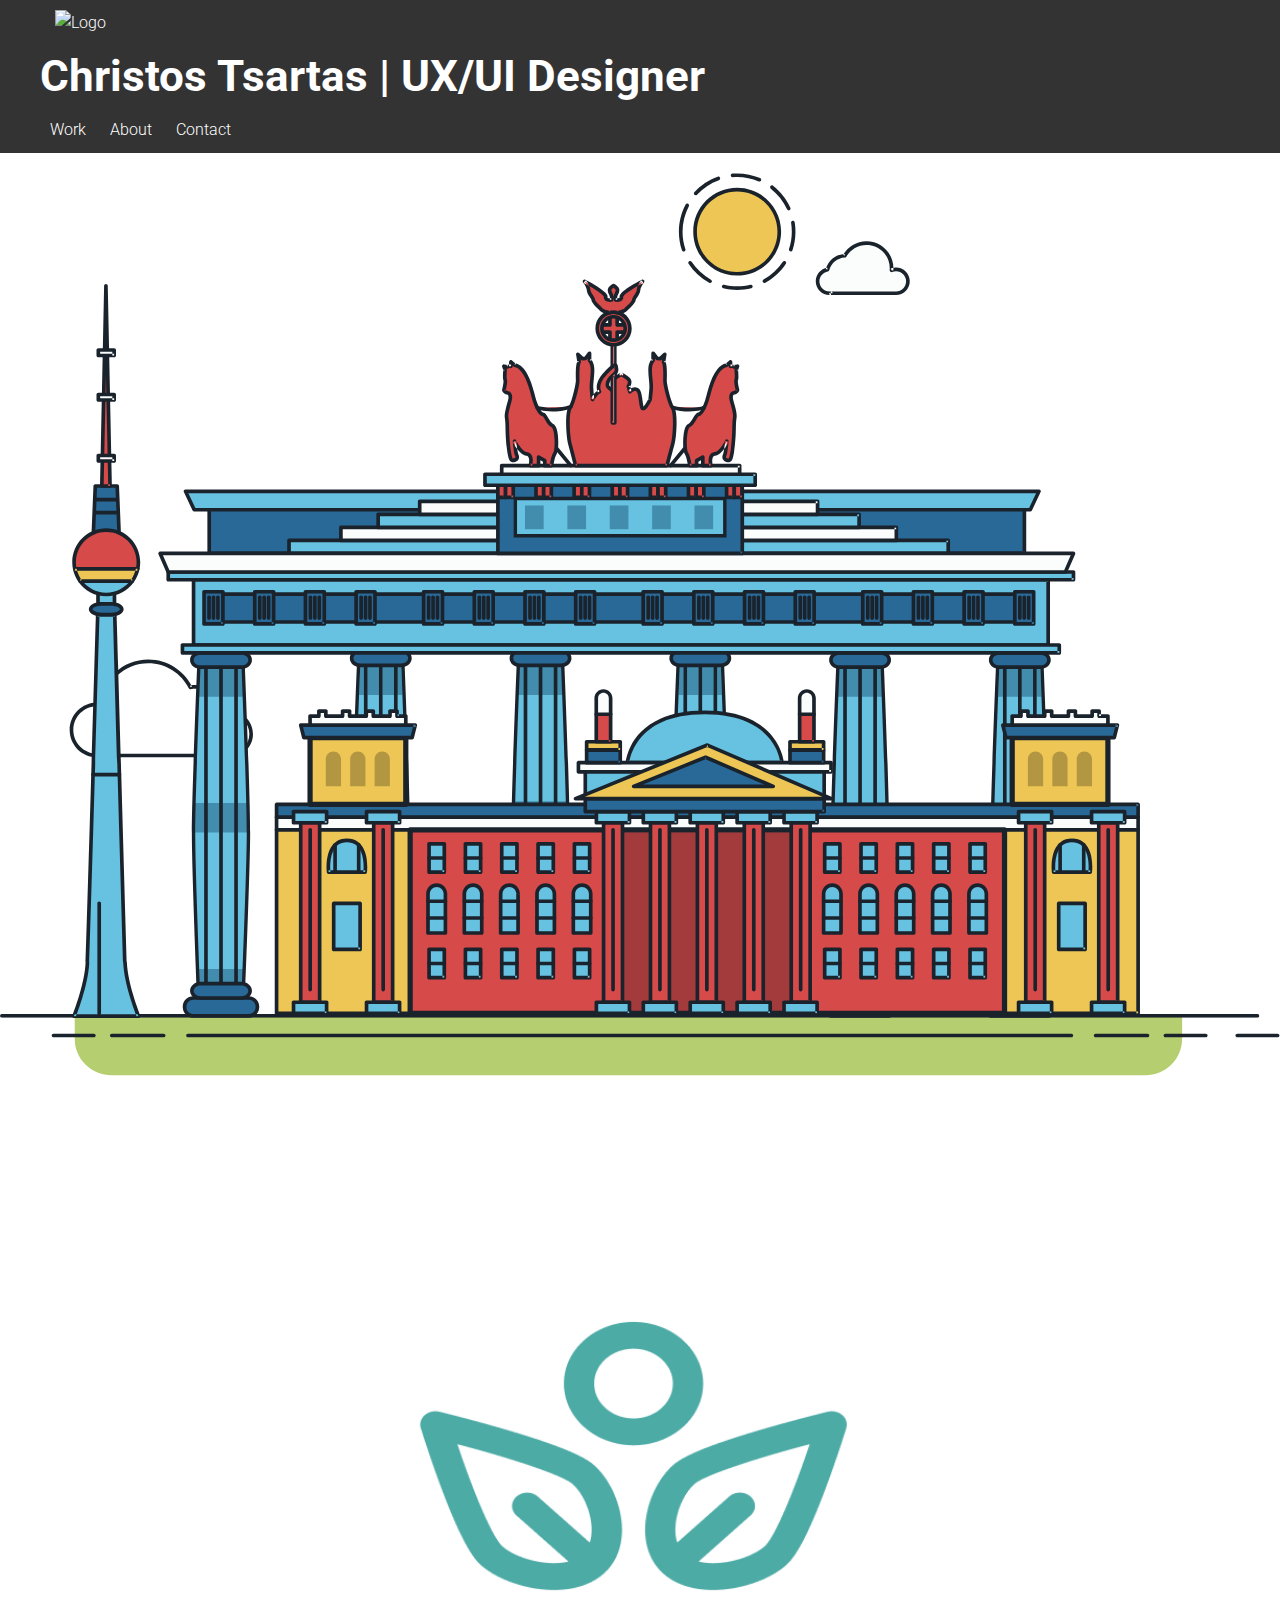
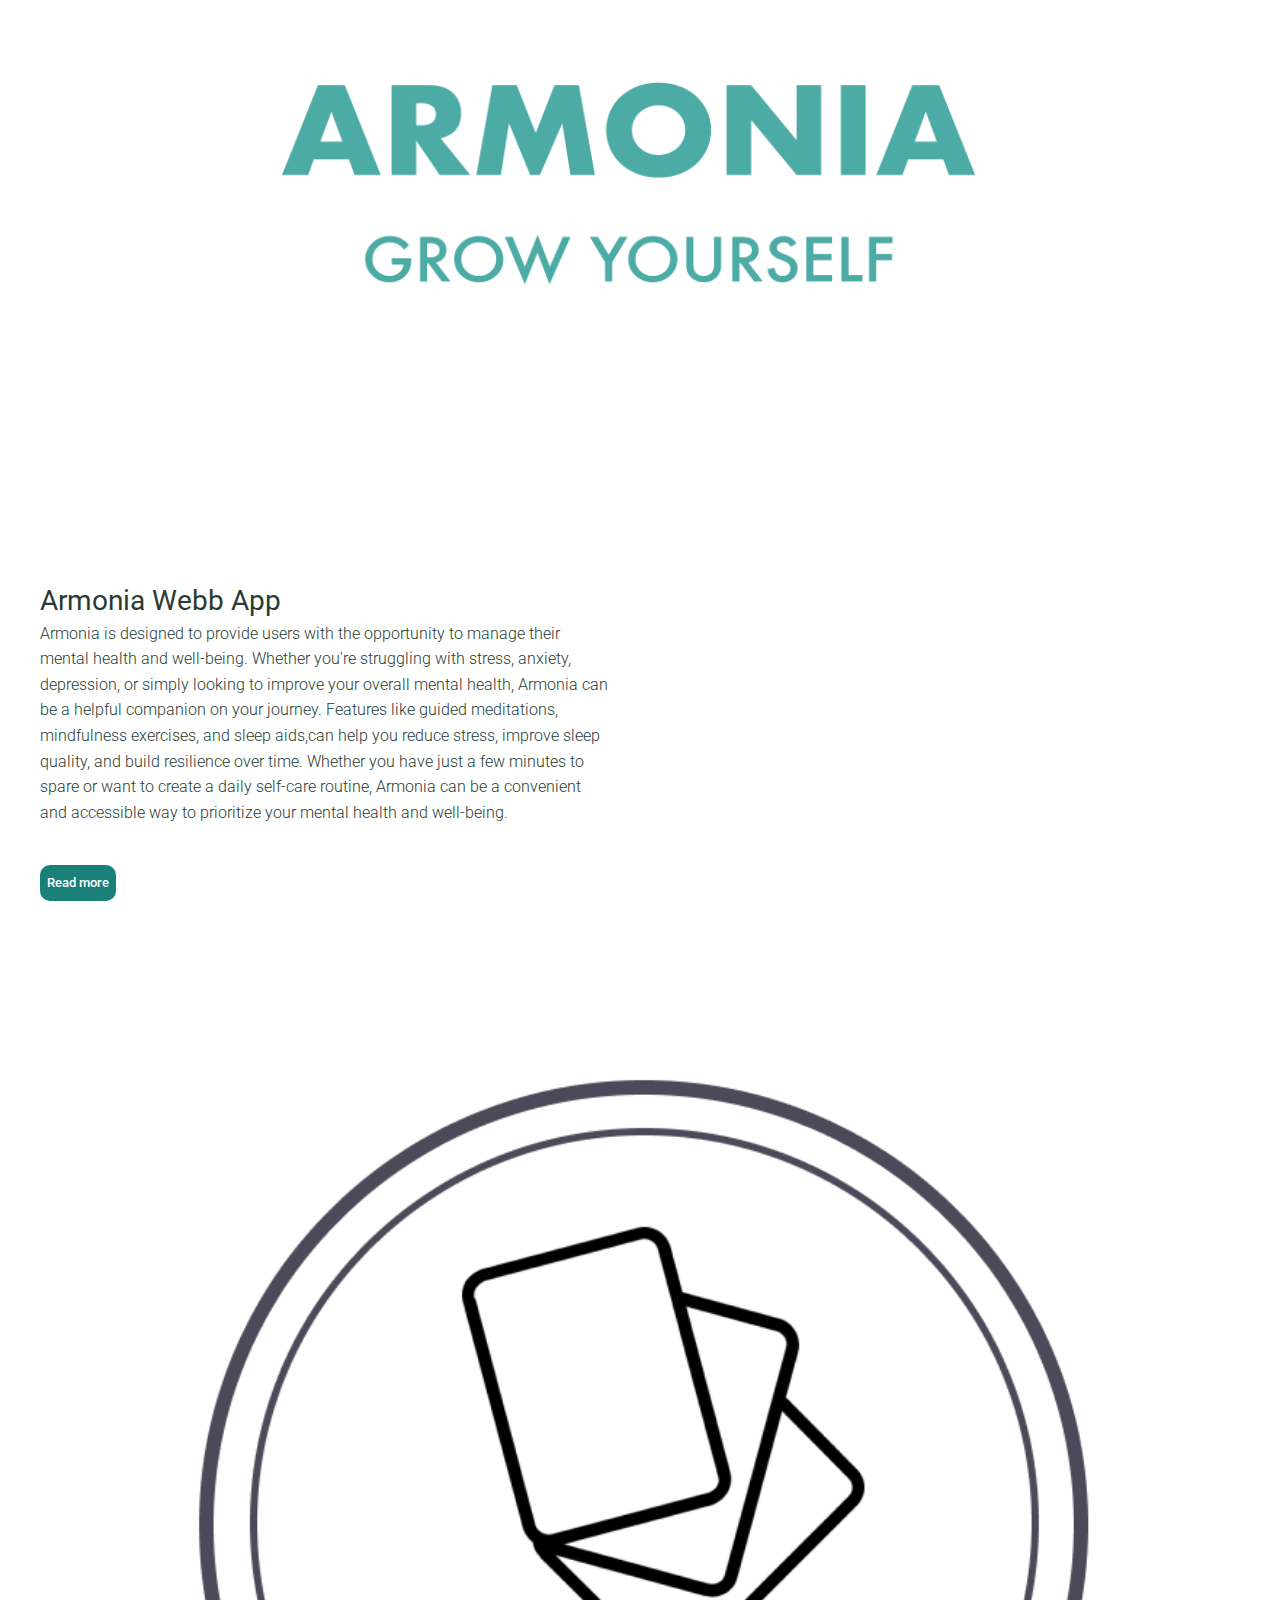
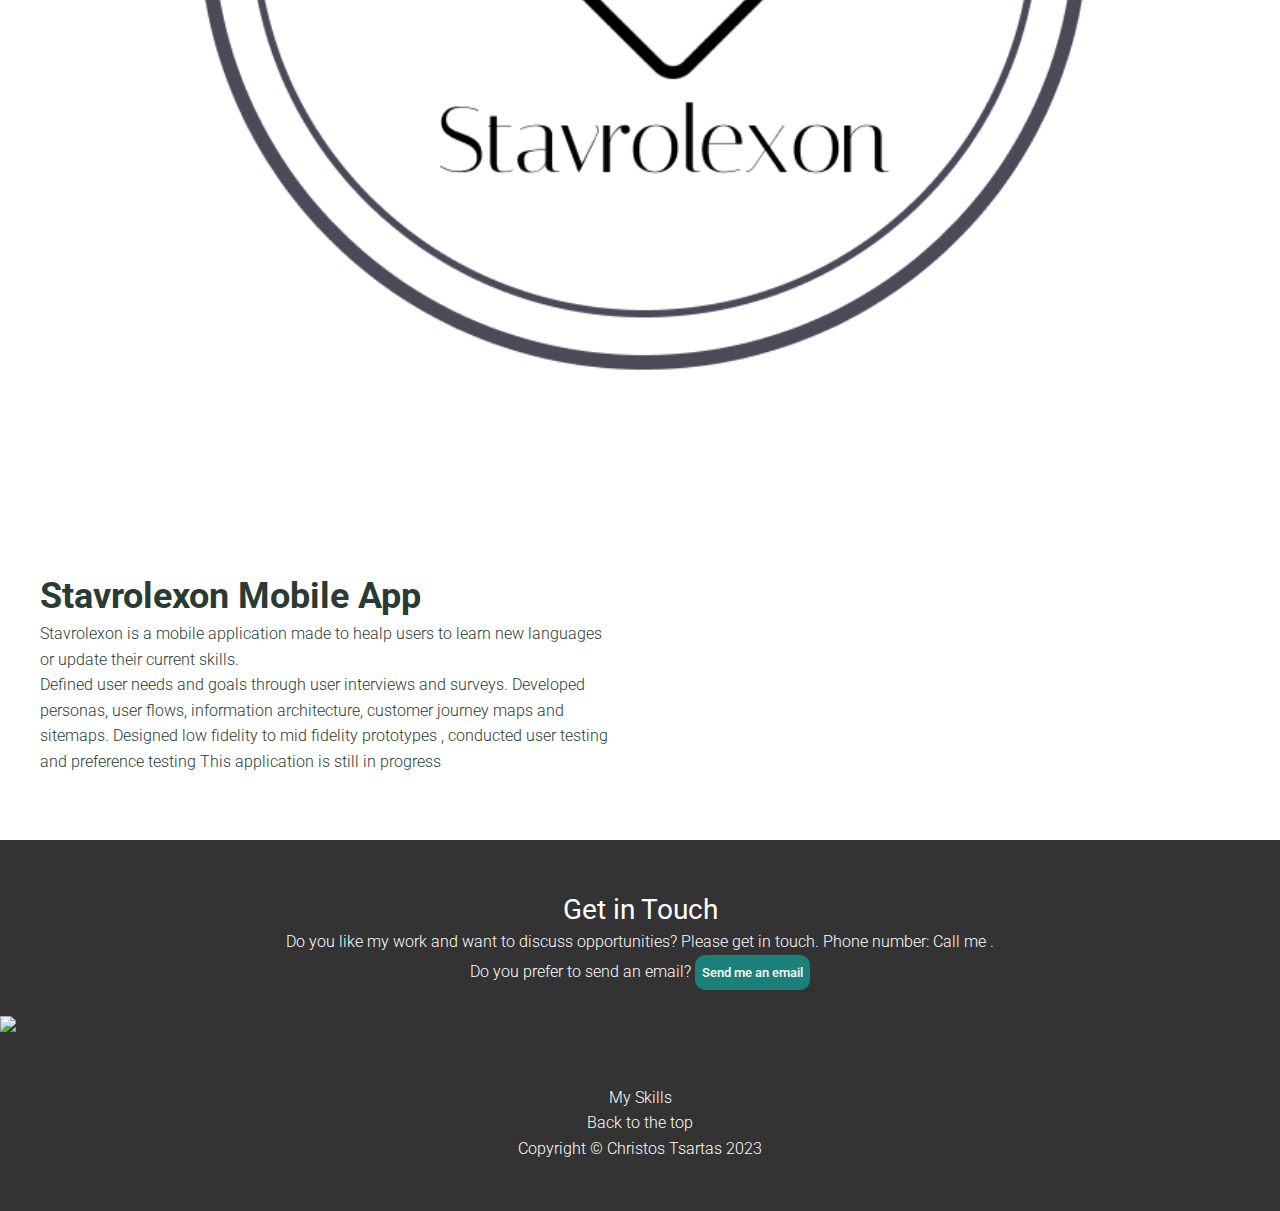
==== commit b330c670: "Task 2.1" ====
--- a/index.html
+++ b/index.html
@@ -32,7 +32,7 @@
         </ul>
       </nav>
     </div>
-  </header><br>
+  </header>
   <main>
     <div>
       <picture><svg id="about-picture" xmlns="http://www.w3.org/2000/svg" class="berlin-illustration" height="auto" viewBox="0 0 700 505" xmlns:xlink="http://www.w3.org/1999/xlink">
@@ -716,6 +716,6 @@
       <p>Copyright © Christos Tsartas 2023</p>
     </div>
   </footer>
+  <script src="js/scripts.js"></script>
 </body>
-
 </html>--- a/CSS/Styles.CSS
+++ b/CSS/Styles.CSS
@@ -55,6 +55,9 @@
 	border-collapse: collapse;
 	border-spacing: 0;
 }
+html{
+  scroll-behavior: smooth;
+}
 
 /* Set default body styles */
 body {
@@ -234,7 +237,7 @@
   }
  
   .col-6 {
-    width: 49.8%;
+    width: 100%;
   }
   .col-12 {
     width: 100%;
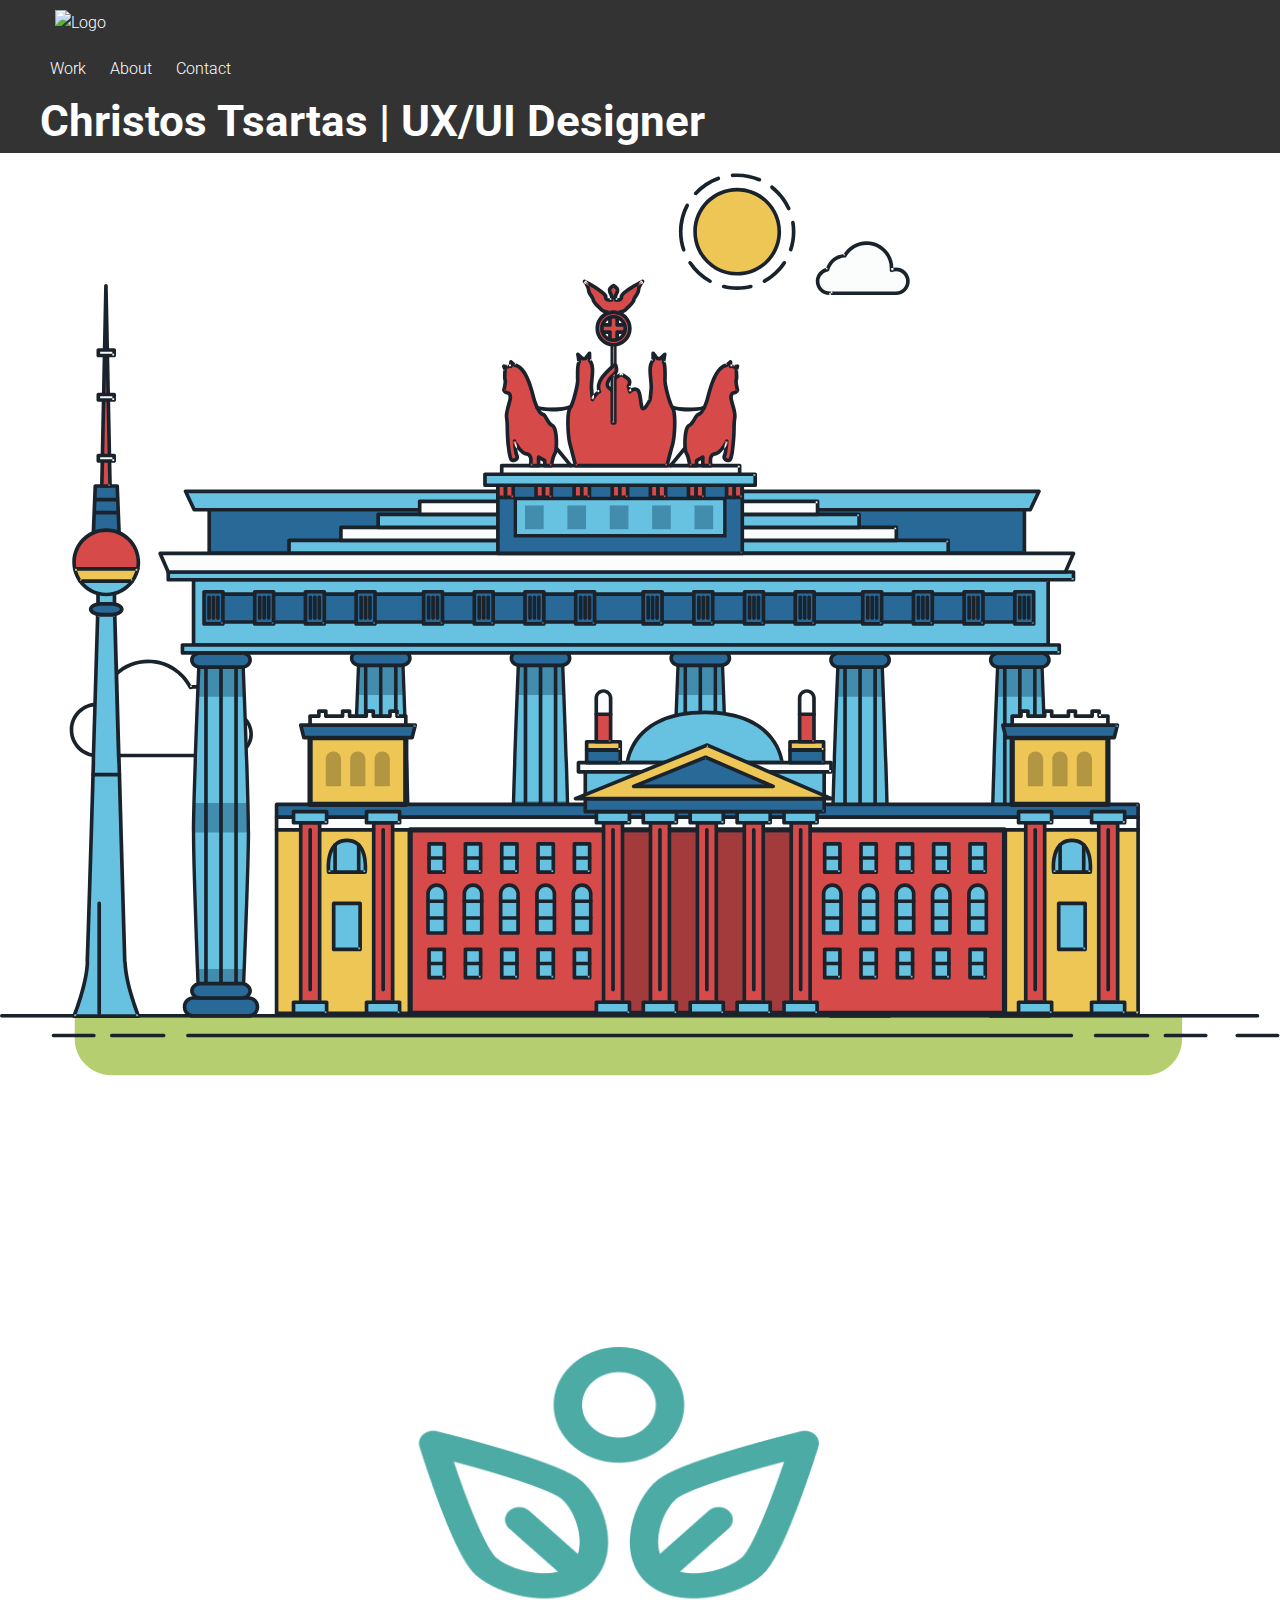
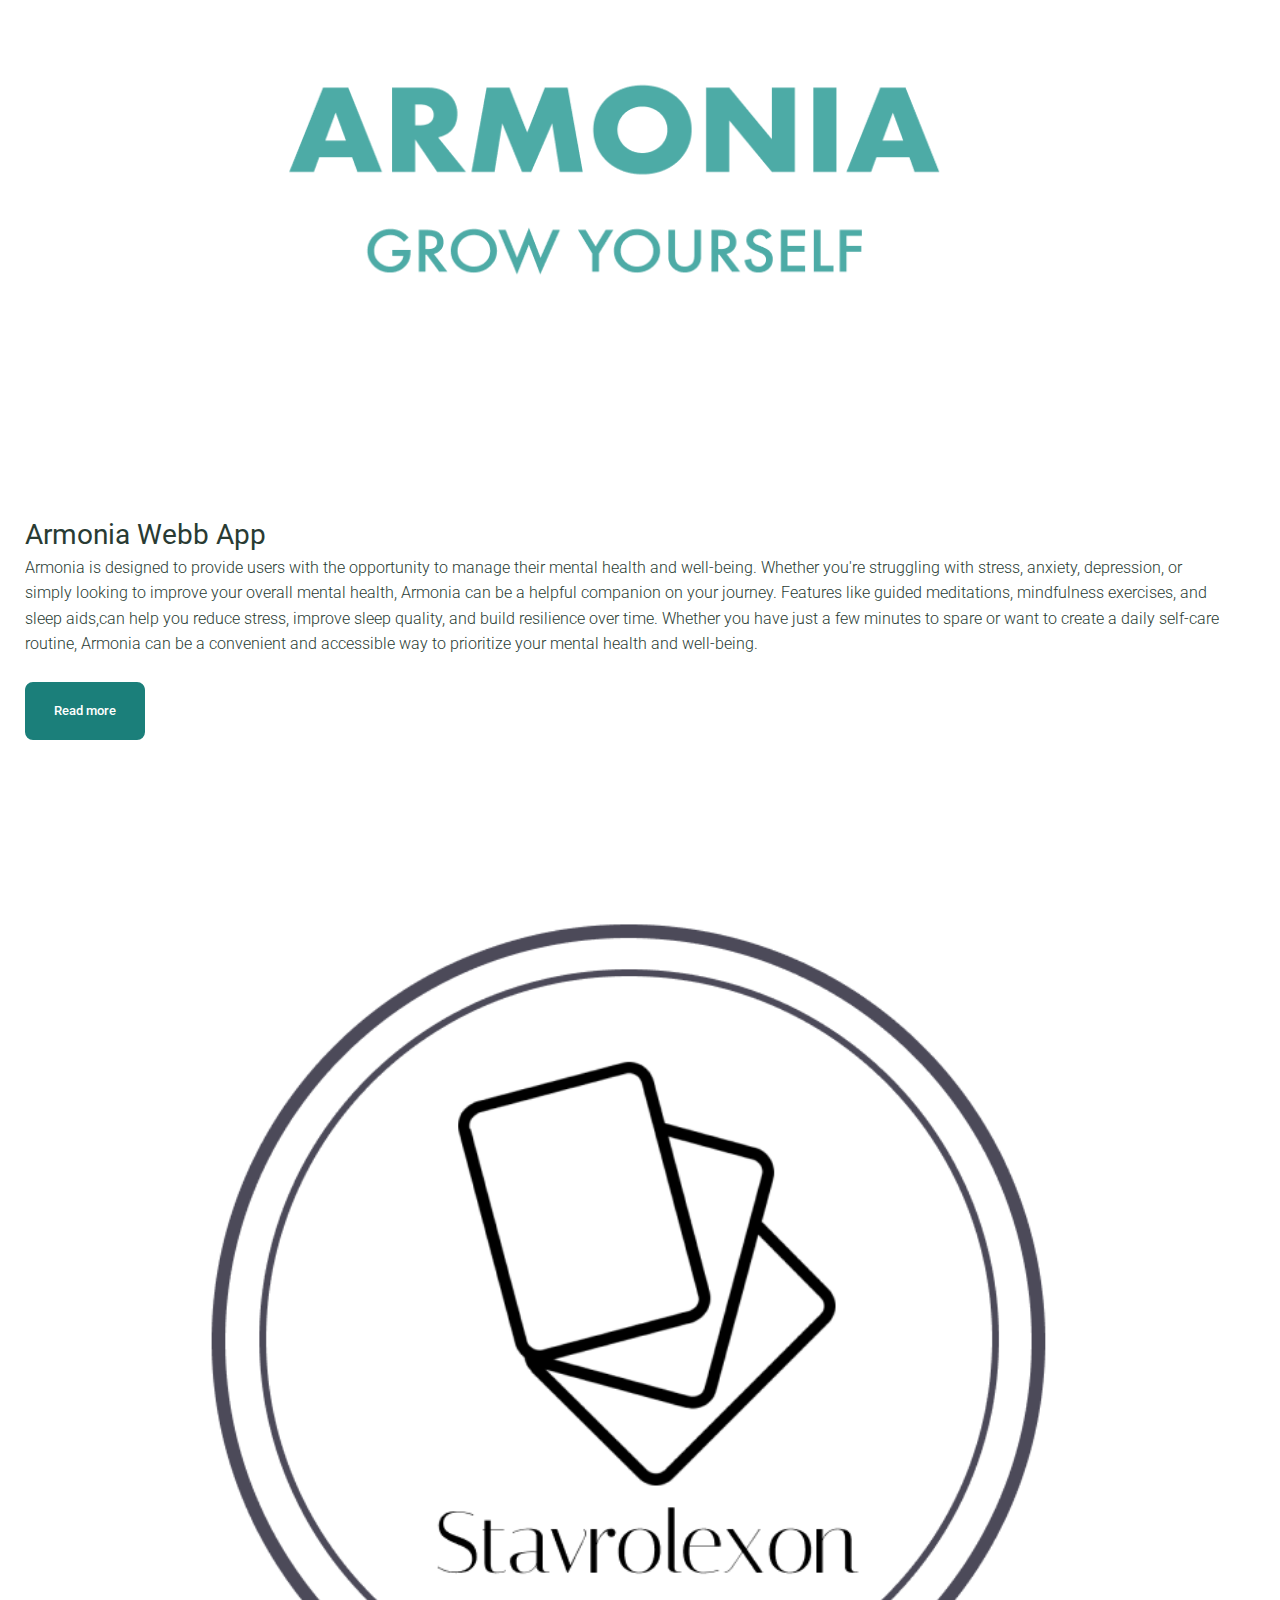
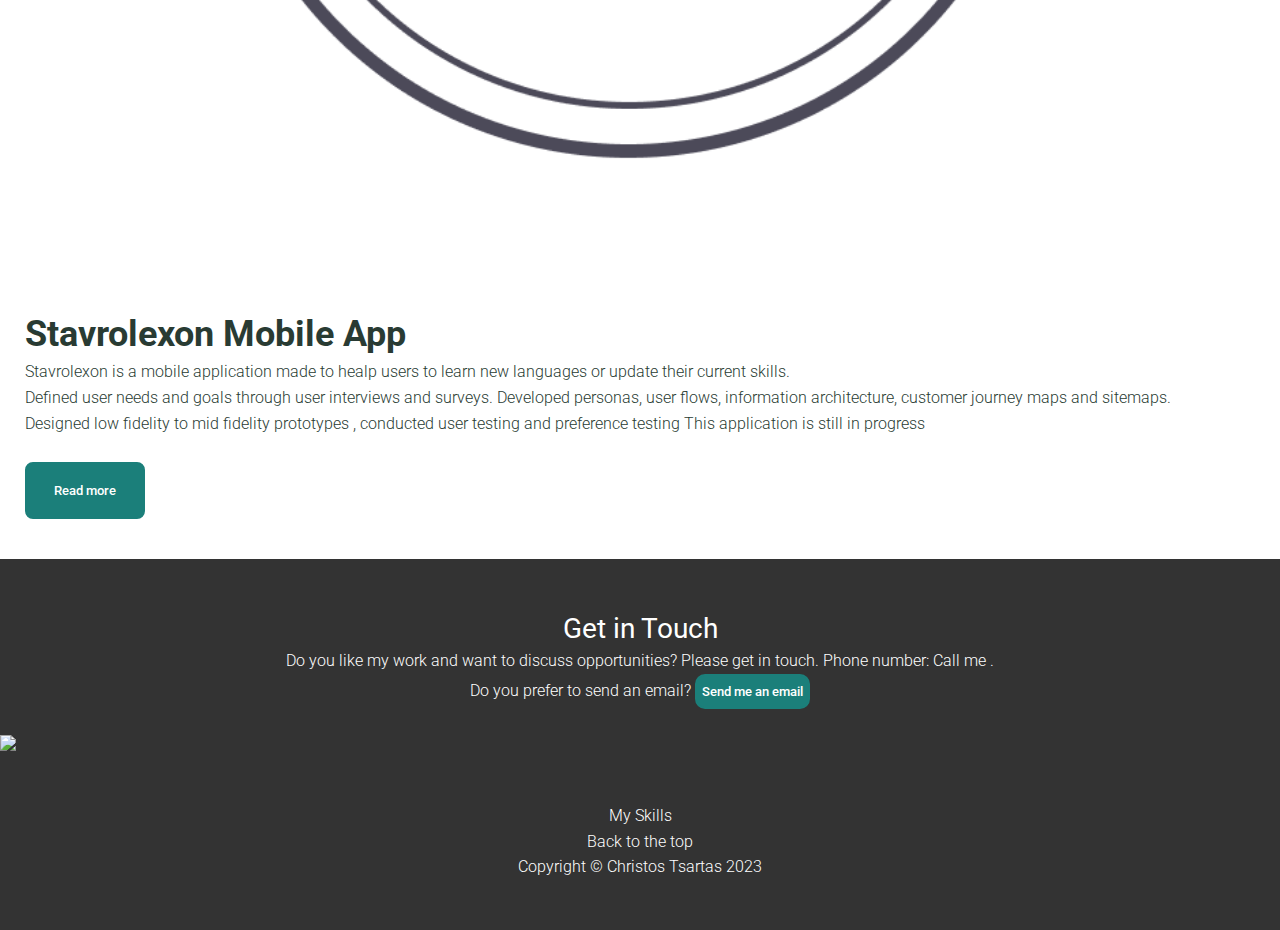
==== commit aa656993: "Task 2.3" ====
--- a/index.html
+++ b/index.html
@@ -2,37 +2,50 @@
 <html lang="en" dir="ltr">
 
 <head>
-  <link rel="stylesheet" type="text/css"
-    href="https://cdnjs.cloudflare.com/ajax/libs/normalize/8.0.0/normalize.min.css">
+
+  <link rel="stylesheet" type="text/css" href="https://cdnjs.cloudflare.com/ajax/libs/normalize/8.0.0/normalize.min.css">
+  <script src="https://kit.fontawesome.com/0a37a49e68.js" crossorigin="anonymous"></script>
   <link rel="stylesheet" type="text/css" href="CSS/Styles.CSS">
-  <link
-    href="https://fonts.googleapis.com/css?family=Roboto:ital,wght@0,100;0,300;0,400;0,500;1,100;1,300;1,400;1,500&display=swap"
-    rel="stylesheet">
+  <link href="https://fonts.googleapis.com/css?family=Roboto:ital,wght@0,100;0,300;0,400;0,500;1,100;1,300;1,400;1,500&display=swap" rel="stylesheet">
+  <link href="/images/branding/product/ico/googleg_lodp.ico" rel="shortcut icon">
+  <script src="https://code.jquery.com/jquery-3.6.4.min.js" integrity="sha256-oP6HI9z1XaZNBrJURtCoUT5SUnxFr8s3BzRl+cbzUq8=" crossorigin="anonymous"></script>
   <meta name="viewport" content="width=device-width, initial-scale=1">
 
   <meta charset="utf-8">
   <title>
     Christos Tsartas|Portfolio Site
   </title>
+
 </head>
 
 <body>
+  
   <header id="header">
+
     <div class="container">
-      <a href="#">
-        <img class="logo" src="logo-placeholder.JPG" alt="Logo">
-      </a>
+
+      <div class="navtoggle" id="myNavtoggle">
+
+        <a href="Index.html">
+          <img class="logo" src="logo-placeholder.JPG" alt="Logo">
+        </a>
+
+        <nav>
+          <ul>
+            <li><a href="Index.html">Work</a></li>
+            <li><a href="about.html">About</a></li>
+            <li><a href="#contact">Contact</a></li>
+            <li><a href="javascript:void(0);" class="icon" onclick="menuToggle()"><i class="fas fa-bars"></i></a></li>
+          </ul>
+        </nav>
+
+      </div>
 
       <h1>Christos Tsartas | UX/UI Designer</h1>
-      <nav>
-        <ul>
-          <li><a href="Index.html">Work</a></li>
-          <li><a href="about.html">About</a></li>
-          <li><a href="#contact">Contact</a></li>
-        </ul>
-      </nav>
+
     </div>
   </header>
+
   <main>
     <div>
       <picture><svg id="about-picture" xmlns="http://www.w3.org/2000/svg" class="berlin-illustration" height="auto" viewBox="0 0 700 505" xmlns:xlink="http://www.w3.org/1999/xlink">
@@ -627,71 +640,67 @@
           <path fill="#EDC655" class="sun" d="M380.124,43.03 C380.124,30.313 390.433,20.004 403.149,20.004 C415.866,20.004 426.175,30.313 426.175,43.03 C426.175,55.746 415.866,66.056 403.149,66.056 C390.433,66.056 380.124,55.746 380.124,43.03"></path>
           <path fill="#1A232C" d="M380.124 43.03L381.124 43.03C381.125 36.944 383.588 31.444 387.575 27.455 391.564 23.468 397.064 21.004 403.149 21.004 409.235 21.004 414.735 23.468 418.724 27.455 422.711 31.444 425.174 36.944 425.175 43.03 425.174 49.115 422.711 54.615 418.724 58.604 414.735 62.592 409.235 65.055 403.149 65.056 397.064 65.055 391.564 62.592 387.575 58.604 383.588 54.615 381.125 49.115 381.124 43.03L379.124 43.03C379.125 56.299 389.88 67.055 403.149 67.056 416.419 67.055 427.174 56.299 427.175 43.03 427.174 29.76 416.419 19.004 403.149 19.004 389.88 19.004 379.125 29.76 379.124 43.03L380.124 43.03M381.18 22.782C384.441 19.246 388.544 16.499 393.169 14.86 393.69 14.676 393.962 14.104 393.778 13.584 393.594 13.063 393.022 12.791 392.502 12.975 387.564 14.725 383.187 17.655 379.71 21.426 379.336 21.832 379.361 22.465 379.767 22.839 380.173 23.214 380.806 23.188 381.18 22.782zM400.715 13.251C401.518 13.186 402.33 13.153 403.149 13.153 407.323 13.153 411.292 14.008 414.898 15.552 415.406 15.769 415.994 15.534 416.211 15.026 416.428 14.518 416.193 13.93 415.685 13.713 411.837 12.065 407.597 11.153 403.149 11.153 402.276 11.153 401.41 11.188 400.554 11.257 400.004 11.302 399.594 11.784 399.638 12.334 399.682 12.885 400.164 13.295 400.715 13.251zM421.54 19.483C425.344 22.458 428.408 26.335 430.411 30.789 430.638 31.293 431.23 31.518 431.734 31.291 432.237 31.065 432.462 30.473 432.236 29.969 430.097 25.214 426.829 21.081 422.773 17.907 422.338 17.567 421.709 17.644 421.369 18.079 421.029 18.514 421.105 19.143 421.54 19.483zM432.634 38.177C432.891 39.756 433.025 41.377 433.025 43.03 433.025 46.344 432.487 49.528 431.492 52.504 431.317 53.028 431.6 53.595 432.124 53.77 432.648 53.945 433.214 53.662 433.389 53.138 434.451 49.961 435.025 46.561 435.025 43.03 435.025 41.269 434.882 39.54 434.607 37.855 434.518 37.31 434.004 36.94 433.459 37.029 432.914 37.118 432.545 37.632 432.634 38.177zM428.116 59.444C425.45 63.492 421.824 66.854 417.566 69.204 417.082 69.471 416.907 70.079 417.174 70.563 417.44 71.047 418.049 71.222 418.532 70.955 423.077 68.447 426.942 64.863 429.786 60.545 430.09 60.084 429.963 59.463 429.501 59.16 429.04 58.856 428.42 58.983 428.116 59.444zM410.384 72.024C408.068 72.6 405.646 72.906 403.149 72.906 400.689 72.906 398.3 72.609 396.014 72.049 395.477 71.917 394.936 72.246 394.805 72.782 394.673 73.319 395.001 73.86 395.538 73.991 397.978 74.589 400.528 74.906 403.149 74.906 405.809 74.906 408.395 74.58 410.867 73.965 411.403 73.832 411.729 73.289 411.596 72.754 411.463 72.218 410.92 71.891 410.384 72.024zM388.821 69.253C384.554 66.916 380.917 63.566 378.238 59.528 377.932 59.068 377.312 58.942 376.852 59.248 376.391 59.553 376.266 60.174 376.571 60.634 379.43 64.941 383.307 68.513 387.86 71.007 388.345 71.272 388.952 71.094 389.218 70.61 389.483 70.126 389.305 69.518 388.821 69.253zM374.839 52.6C373.824 49.597 373.274 46.379 373.273 43.03 373.274 37.989 374.52 33.246 376.721 29.083 376.979 28.595 376.793 27.99 376.305 27.732 375.816 27.473 375.211 27.66 374.953 28.148 372.604 32.59 371.273 37.658 371.273 43.03 371.273 46.599 371.861 50.034 372.944 53.241 373.121 53.764 373.689 54.045 374.212 53.868 374.735 53.691 375.016 53.124 374.839 52.6L374.839 52.6z"></path>
 
-<g transform="translate(446 48)" class="cloud-back">
+          <g transform="translate(446 48)" class="cloud-back">
               <path fill="#FBFDFC" d="M6.576,15.756 C7.715,11.539 11.462,8.405 15.984,8.187 C18.35,4.065 22.785,1.282 27.877,1.282 C35.451,1.282 41.59,7.422 41.59,14.995 C41.59,15.386 41.564,15.77 41.531,16.153 C42.297,15.838 43.134,15.662 44.013,15.662 C47.615,15.662 50.536,18.582 50.536,22.185 C50.536,25.787 47.615,28.708 44.013,28.708 L8.321,28.708 L8.321,28.672 C8.098,28.695 7.871,28.708 7.641,28.708 C4.039,28.708 1.117,25.787 1.117,22.185 C1.117,18.946 3.481,16.266 6.576,15.756"></path>
               <path fill="#1A232C" d="M6.576,15.756 L7.542,16.016 C8.569,12.212 11.952,9.381 16.033,9.186 C16.373,9.169 16.682,8.98 16.852,8.685 C19.048,4.86 23.156,2.282 27.877,2.282 C31.391,2.283 34.563,3.704 36.867,6.006 C39.169,8.309 40.589,11.481 40.59,14.995 C40.59,15.343 40.567,15.698 40.535,16.066 C40.505,16.412 40.659,16.753 40.939,16.959 C41.219,17.164 41.59,17.21 41.912,17.078 C42.562,16.81 43.268,16.662 44.013,16.661 C45.541,16.662 46.916,17.278 47.918,18.279 C48.919,19.282 49.536,20.656 49.536,22.185 C49.536,23.713 48.919,25.088 47.918,26.09 C46.916,27.091 45.541,27.707 44.013,27.708 L8.321,27.708 L8.321,28.708 L9.321,28.708 L9.321,28.672 C9.321,28.39 9.201,28.119 8.991,27.93 C8.782,27.741 8.5,27.649 8.219,27.677 C8.027,27.697 7.834,27.708 7.641,27.708 C6.113,27.707 4.738,27.091 3.735,26.09 C2.734,25.088 2.118,23.713 2.117,22.185 C2.115,19.444 4.12,17.174 6.739,16.742 C7.126,16.679 7.439,16.395 7.542,16.016 L6.576,15.756 L6.414,14.769 C2.843,15.357 0.119,18.447 0.117,22.185 C0.118,26.34 3.486,29.707 7.641,29.708 C7.908,29.708 8.169,29.693 8.423,29.667 L8.321,28.672 L7.321,28.672 L7.321,28.708 C7.321,28.971 7.428,29.229 7.614,29.415 C7.8,29.601 8.058,29.708 8.321,29.708 L44.013,29.708 C48.168,29.707 51.535,26.34 51.536,22.185 C51.535,18.029 48.168,14.662 44.013,14.662 C43,14.661 42.032,14.865 41.151,15.228 L41.531,16.153 L42.528,16.239 C42.562,15.843 42.59,15.429 42.59,14.995 C42.589,6.869 36.004,0.283 27.877,0.282 C22.414,0.282 17.651,3.27 15.117,7.689 L15.984,8.187 L15.936,7.188 C10.972,7.429 6.861,10.865 5.611,15.495 L6.576,15.756 L6.414,14.769 L6.576,15.756"></path>
           </g>
           <path fill="#1A232C" d="M55.253 470.489L55.253 410.403C55.253 409.85 54.805 409.403 54.253 409.403 53.701 409.403 53.253 409.85 53.253 410.403L53.253 470.489C53.253 471.041 53.701 471.489 54.253 471.489 54.805 471.489 55.253 471.041 55.253 470.489M50.889 340.95L65.312 340.95C65.865 340.95 66.312 340.502 66.312 339.95 66.312 339.397 65.865 338.95 65.312 338.95L50.889 338.95C50.336 338.95 49.889 339.397 49.889 339.95 49.889 340.502 50.336 340.95 50.889 340.95"></path>
       </g>
-  </svg>
-</picture></div>
-    <div><!-- open row that holds (2) columns for project -->
-      <div><!-- open first column (used for image) -->
-        <picture>
-          <source srcset="Img/ArmoniaWebApp/ArmoniaLogoNew.png" media="(max-width:767px)">
-          <img src="Img/ArmoniaWebApp/ArmoniaLogoNew.png" alt="Armonia mental health app">
-        </picture>
-      </div><!-- end first column -->
-      <div class="container">
-        <div class="row">
-          <div class="col-6"><!-- open second column (used for text) -->
-            <h3>Armonia Webb App</h3><!-- heading for the project -->
-            <p><!-- open paragraph -->
-              Armonia is designed to provide users with the opportunity to manage their mental health and well-being.
-              Whether you're struggling with stress, anxiety, depression, or simply looking to improve your overall
-              mental health, Armonia can be a helpful companion on your journey.
-              Features like guided meditations, mindfulness exercises, and sleep aids,can help you reduce stress,
-              improve sleep quality, and build resilience over time.
-              Whether you have just a few minutes to spare or want to create a daily self-care routine, Armonia can be a
-              convenient and accessible way to prioritize your mental health and well-being.
-            </p><!-- end paragraph -->
-            <p> <!--open paragraph -->
-          </div>
-        </div>
-        <!-- <div>
-                User research, Competitive Analysis
-              </p>--><!-- end paragraph -->
-        <a href="Armonia.html#ArmoniaSite" class="button" target="_self">Read more</a><!-- button or link label -->
-        <!--</div> end second column -->
-      </div>
-    </div><!-- end row that holds (2) columns for project -->
-    <br>
-    <div><!-- open row that holds (2) columns for project -->
-      <div><!-- open first column (used for image) -->
-        <picture>
-          <source srcset="Img/ArmoniaWebApp/StavrolexonLogo" media="(max-width:767px)">
-          <img src="Img/ArmoniaWebApp/SatvrolexonLogoNew.png" alt="My Image">
-        </picture>
-      </div><!-- end first column -->
-      <div class="container">
-        <div class="row">
-          <div class="col-6"><!-- open second column (used for text) -->
-            <h2>Stavrolexon Mobile App</h2><!-- heading for the project -->
-            <p><!-- open paragraph -->
-              Stavrolexon is a mobile application made to healp users to learn new languages or update their current
-              skills.
-            </p><!-- end paragraph -->
-            <p><!-- open paragraph -->
-              Defined user needs and goals through user interviews and surveys.
-              Developed personas, user flows, information architecture, customer journey maps and sitemaps.
-              Designed low fidelity to mid fidelity prototypes , conducted user testing and preference testing
-              This application is still in progress
-            </p><!-- end paragraph -->
-            <a href="#">Read more</a><!-- button or link label -->
-          </div><!-- end second column -->
-        </div>
-      </div>
+    </svg>
+  </picture>
+</div>
+
+<div class="container">
+  <div class="row">
+    <div class="col-12"><!-- open second column (used for text) -->
+
+      <picture>
+        <source srcset="Img/ArmoniaWebApp/ArmoniaLogoNew.png">
+        <img src="Img/ArmoniaWebApp/ArmoniaLogoNew.png" alt="Armonia mental health app">
+      </picture>
+      
+      <h3>Armonia Webb App</h3><!-- heading for the project -->
+      <p><!-- open paragraph -->
+        Armonia is designed to provide users with the opportunity to manage their mental health and well-being.
+        Whether you're struggling with stress, anxiety, depression, or simply looking to improve your overall
+        mental health, Armonia can be a helpful companion on your journey.
+        Features like guided meditations, mindfulness exercises, and sleep aids,can help you reduce stress,
+        improve sleep quality, and build resilience over time.
+        Whether you have just a few minutes to spare or want to create a daily self-care routine, Armonia can be a
+        convenient and accessible way to prioritize your mental health and well-being.
+      </p><!-- end paragraph -->
+      <br>
+      <a href="Armonia.html#ArmoniaSite" class="button" target="_self">Read more</a><!-- button or link label -->
     </div>
+  </div> <!-- row -->
+
+<div class="container">
+  <div class="row">
+    <div class="col-12"><!-- open second column (used for text) -->
+
+      <picture>
+        <source srcset="Img/ArmoniaWebApp/StavrolexonLogo" media="(max-width:767px)">
+        <img src="Img/ArmoniaWebApp/SatvrolexonLogoNew.png" alt="My Image">
+      </picture>
+
+      <h2>Stavrolexon Mobile App</h2><!-- heading for the project -->
+      <p><!-- open paragraph -->
+        Stavrolexon is a mobile application made to healp users to learn new languages or update their current
+        skills.
+      </p><!-- end paragraph -->
+      <p><!-- open paragraph -->
+        Defined user needs and goals through user interviews and surveys.
+        Developed personas, user flows, information architecture, customer journey maps and sitemaps.
+        Designed low fidelity to mid fidelity prototypes , conducted user testing and preference testing
+        This application is still in progress
+      </p><!-- end paragraph -->
+      <br>
+      <a href="#" class="button">Read more</a><!-- button or link label -->
+
+    </div><!-- end second column -->
+  </div>
+</div>
+
   </main><!-- end row that holds (2) columns for project -->
   <footer id="contact">
     <h3>Get in Touch</h3>
@@ -716,6 +725,7 @@
       <p>Copyright © Christos Tsartas 2023</p>
     </div>
   </footer>
+  <script src="js/jquery-3.3.1.min.js"></script>
   <script src="js/scripts.js"></script>
 </body>
-</html>+</html>
--- a/CSS/Styles.CSS
+++ b/CSS/Styles.CSS
@@ -157,211 +157,263 @@
 .button.contact:hover {
 	background-color: #4DABA6;
 	color: #ffffff
-  }
-
-
-  header {
-    background-color: #333333;
+}
+
+header {
+  background-color: #333333;
+  width: 100%;
+  text-align: unset;
+  color: white;
+  position: initial;
+}
+
+.logo {
+    max-width: 150px;
+    padding: 10px;
+    margin-left: 5px;
+}
+
+nav {
+  background-color: #333333;
+  padding: 10px;
+  font-size: 16px;
+  width: auto;
+  color: #ffffff;
+}
+
+nav ul {
+  margin: 0;
+  padding: 0;
+  list-style: none;
+}
+
+nav li {
+  display: inline-block;
+  margin-right: 20px;
+}
+
+nav a {
+  color: #fff;
+  text-decoration: none;
+}
+
+/* Apo edw ksekinane oi allages */
+
+* {
+  box-sizing: border-box;
+}
+
+main {
+  margin: top 000px;
+}
+
+.hero {
+  background-image: 'none';
+  height: 500px;
+  width: 100%;
+  text-align: center;
+  color: white;
+  background-color: rgba(255, 255, 255, 0.7);
+}
+
+/* 
+ * Grid
+ */
+.container {
+  max-width: 1200px;
+  margin: 0 auto;
+}
+
+.row {
+  width: 100%;
+  display: flex;
+  margin: 40px -15px;
+  align-items: flex-start;
+  justify-content: space-between;
+}
+ 
+.col-6 {
+  width: 49%;
+}
+.col-12 {
+  width: 100%;
+}
+
+.work-item {
+  background-color: #f2f2f2;
+  height: 300px;
+  width: 100%;
+  text-align: center;
+  margin-bottom: 30px;
+}
+
+/* 
+ * Buttons
+ */
+.button {
+  background-color: #1B7F7A;
+  color: white;
+  border-radius: 8px;
+  padding: 1rem 1.7rem;
+}
+
+/* 
+ * Project details
+ */
+.project_details h1 {
+  text-align: center;
+  font-size: 32px;;
+  margin-top: 2rem;
+  margin-bottom: 2rem;
+}
+.project_details h2 {
+  text-align: center;
+}
+
+.project_details img {
+  width: 100%;
+}
+
+.project_details .project_details_description {
+  text-align: center;
+  line-height: 1.1;
+  font-size: 16px;
+  color: #555;
+  width: 70%;
+  padding: 3rem;
+  margin: 0 auto;
+}
+
+.project_details .overview-header {
+  font-weight: 300;
+  font-size: 28px;
+}
+
+.project_details .overview-skill-list ul {
+  list-style-type: initial;
+}
+
+/* 
+ * Footer
+ */
+footer {
+  background-color: #333;
+  width: 100%;
+  text-align: center;
+  color: white;
+  padding: 50px 0;
+}
+
+.lnkin {
+  height: 43px;
+  width: auto;
+}
+
+.centered-text {
+  text-align: center;
+}
+
+.right-aligned-text {
+  text-align: right;
+}
+
+  
+.text {
+  margin-bottom: 10px;
+}
+
+.hero-section {
+  display: flex;
+  flex-direction: column;
+  align-items: center;
+  margin-top: 80px; /* adjust this value as needed */
+}
+  
+/* styles for the navigation bar */
+
+/* 
+ * Layout Laptop
+ */
+ 
+@media only screen and (max-width: 1200px) {
+
+  .container {
     width: 100%;
-    text-align: unset;
-    color: white;
-    position: initial;
-  }
-
-  .logo {
-     width: 100px;
-     padding: 10px;
-     margin-left: 5px;
-  }
-
-  nav {
-    background-color: #333333;
-    padding: 10px;
-    font-size: 16px;
-    width: auto;
-    color: #ffffff;
-  }
-
-  nav ul {
-    margin: 0;
-    padding: 0;
-    list-style: none;
+    margin: 0 15px;
   }
   
-  nav li {
-    display: inline-block;
-    margin-right: 20px;
-  }
-  
-  nav a {
-    color: #fff;
-    text-decoration: none;
-  }
-
-
-  /* Apo edw ksekinane oi allages */
-
-
-  * {
-    box-sizing: border-box;
-  }
-
-
-    main {
-    margin: top 000px;
-  }
-
-
-  .hero {
-    background-image: 'none';
-    height: 500px;
-    width: 100%;
-    text-align: center;
-    color: white;
-    background-color: rgba(255, 255, 255, 0.7);
-  }
-
-  .container {
-    max-width: 1200px;
-    margin: 0 15px;
-  }
-  
-
   .row {
-    width: 100%;
     display: flex;
     margin: 40px -15px;
-    align-items: flex-start;
-    justify-content: space-between;
-   
-  }
- 
-  .col-6 {
-    width: 100%;
-  }
-  .col-12 {
-    width: 100%;
-  }
-
-  .work-item {
-    background-color: #f2f2f2;
-    height: 300px;
-    width: 100%;
-    text-align: center;
-    margin-bottom: 30px;
-  }
-
-
-/*footer*/
-
-  footer {
-    background-color: #333;
-    width: 100%;
-    text-align: center;
-    color: white;
-    padding: 50px 0;
-  }
-
-  /*linkedin*/
-.lnkin {
-
-  height: 43px;
-  width: auto;
-}
-
-
-  .centered-text {
-    text-align: center;
-  }
-  
-  .right-aligned-text {
-    text-align: right;
-  }
-
-  
-  .text {
-    margin-bottom: 10px;
-  }
-  .hero-section {
-    display: flex;
-    flex-direction: column;
-    align-items: center;
-    margin-top: 80px; /* adjust this value as needed */
-  }
-  
-/* styles for the navigation bar */
-
-
-/* Layout Laptop */
- 
-@media only screen and (min-width: 1024px) {
-
-  .container {
-    max-width: 1200px;
-    margin: 0 auto;
-  }
-  
-
-    .row {
-      width: 100%;
-      display: flex;
-      margin: 40px -15px;
-      flex-direction: row;
-  
-    }
-  
-    .col-6 {
-      width: 50%;
-      padding: 0 15px;
-    }
-  
-    .col-3 {
-      width: 33.3%;
-      padding: 0 15px;
-  
-    }
-  /* Here starts animation*/
-    @keyframes color-change {
-      from {
-        fill: #edc655;
-      }
-  
-      to {
-        fill: #f76414;
-      }
-    }
-    /* THe sun */
-     .sun {
-      animation-duration: 4s;
-      animation-name: color-change;
-      animation-iteration-count: infinite;
-      animation-direction: alternate;
-      animation-timing-function: linear;
-      animation: 4s color-change infinite alternate linear
-    }
-    /* The color of the sun */
-    @keyframes color-change {
-      from {fill: #edc655;}
-      to {fill: #f76414;}
-    }
-    /* The clouds front and back */
-    @keyframes cloud-move {
-      from {transform: translate(0,50px);}
-      to {transform: translate(200px,50px);}
-    }
-    .cloud-front {
-      animation-duration: 30s;
-      animation-name: cloud-move;
-      animation-iteration-count: infinite;
-      animation-direction: alternate;
-      animation-timing-function: linear;
-    }
-    @keyframes cloud-move-reverse {
-      from {transform: translate(446px,48px);}
-      to {transform: translate(100px, 48px);}
-    }
-    .cloud-back {
-      animation: 34s cloud-move-reverse infinite alternate linear;
-    }
-
-    }+    flex-direction: row;
+  }
+}
+
+.navtoggle li:last-child {
+  display: none;
+}
+
+/* 
+ * Layout Mobile
+ */
+@media only screen and (max-width: 641px) {
+
+  .navtoggle li:last-child {
+    display: block;;
+  }
+  .navtoggle li:not(:last-child) {
+    display: none;
+  }
+  .navtoggle.responsive li:not(:last-child) {
+    display: block;
+  }
+}
+
+/* 
+ * Here starts animation
+ */
+
+@keyframes color-change {
+  from {
+    fill: #edc655;
+  }
+
+  to {
+    fill: #f76414;
+  }
+}
+
+/* The sun */
+.sun {
+  animation-duration: 4s;
+  animation-name: color-change;
+  animation-iteration-count: infinite;
+  animation-direction: alternate;
+  animation-timing-function: linear;
+  animation: 4s color-change infinite alternate linear
+}
+
+/* The color of the sun */
+@keyframes color-change {
+  from {fill: #edc655;}
+  to {fill: #f76414;}
+}
+/* The clouds front and back */
+@keyframes cloud-move {
+  from {transform: translate(0,50px);}
+  to {transform: translate(200px,50px);}
+}
+.cloud-front {
+  animation-duration: 30s;
+  animation-name: cloud-move;
+  animation-iteration-count: infinite;
+  animation-direction: alternate;
+  animation-timing-function: linear;
+}
+@keyframes cloud-move-reverse {
+  from {transform: translate(446px,48px);}
+  to {transform: translate(100px, 48px);}
+}
+.cloud-back {
+  animation: 34s cloud-move-reverse infinite alternate linear;
+}
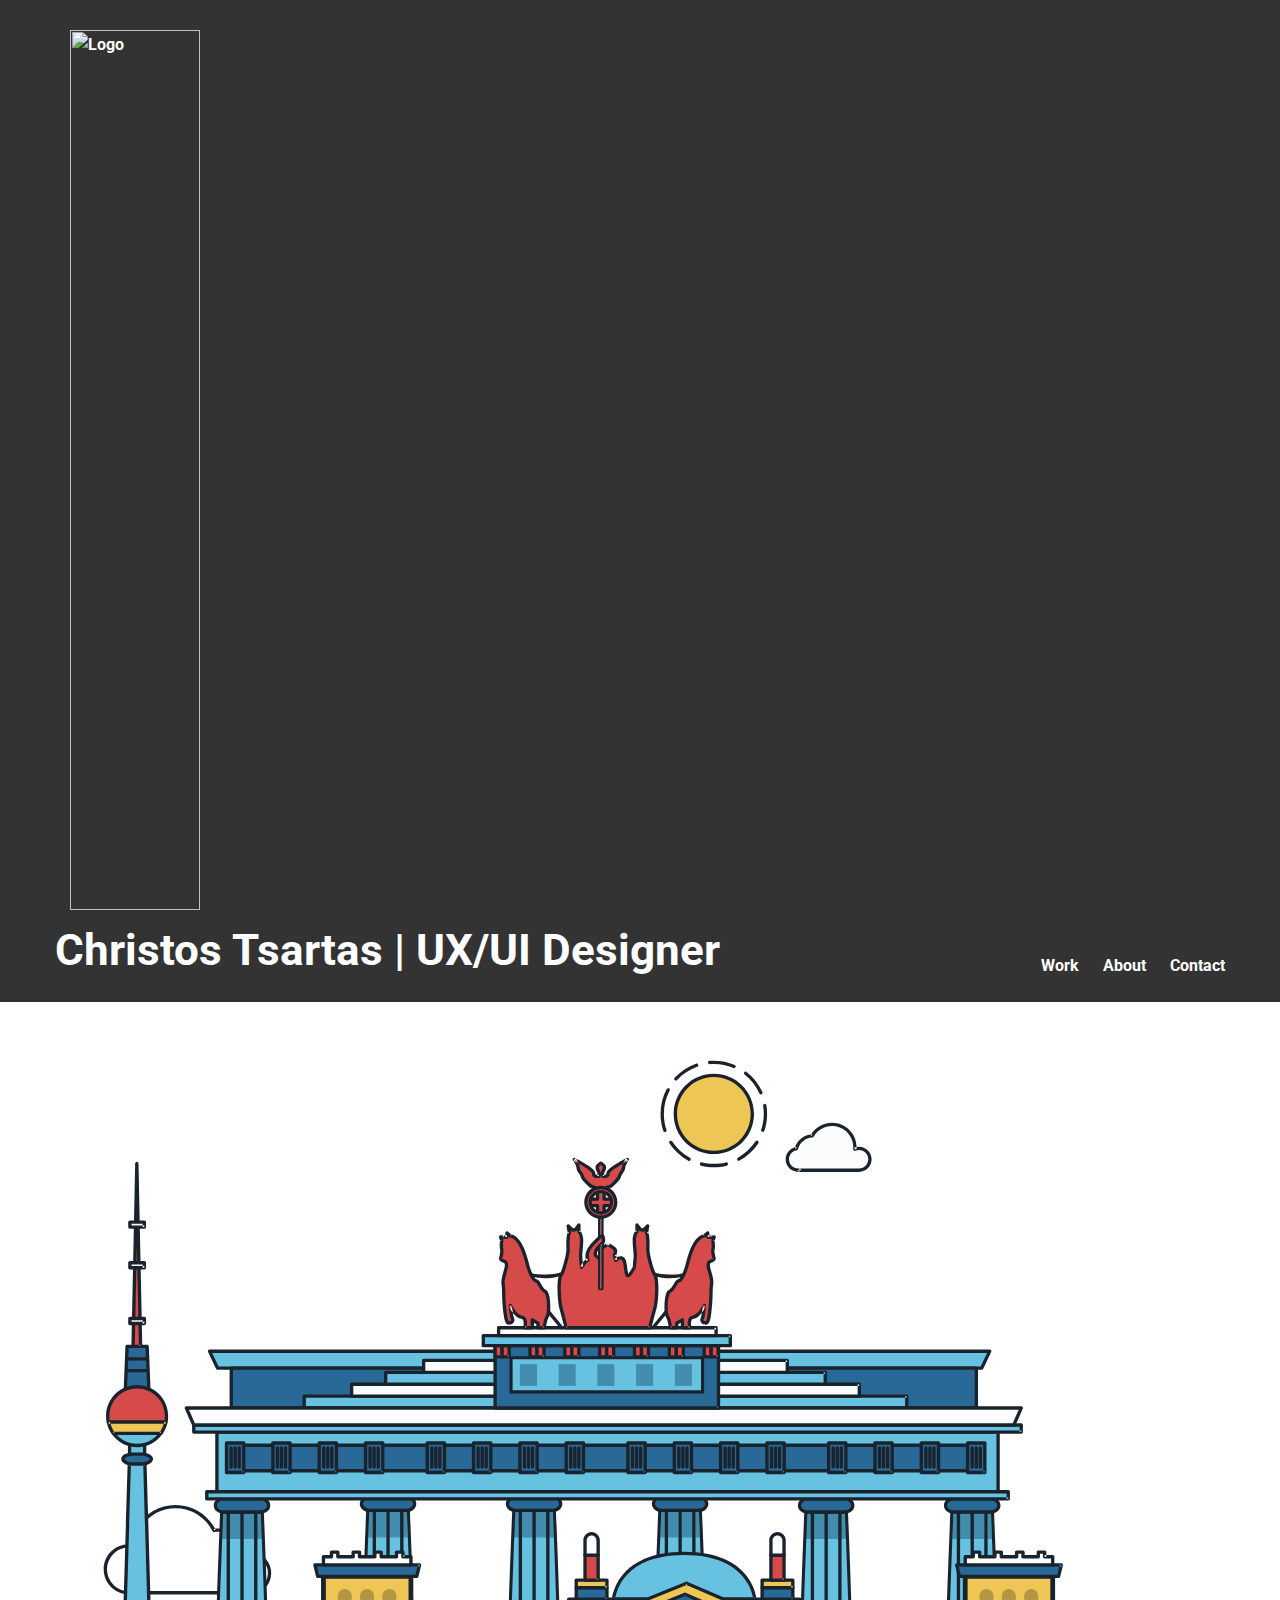
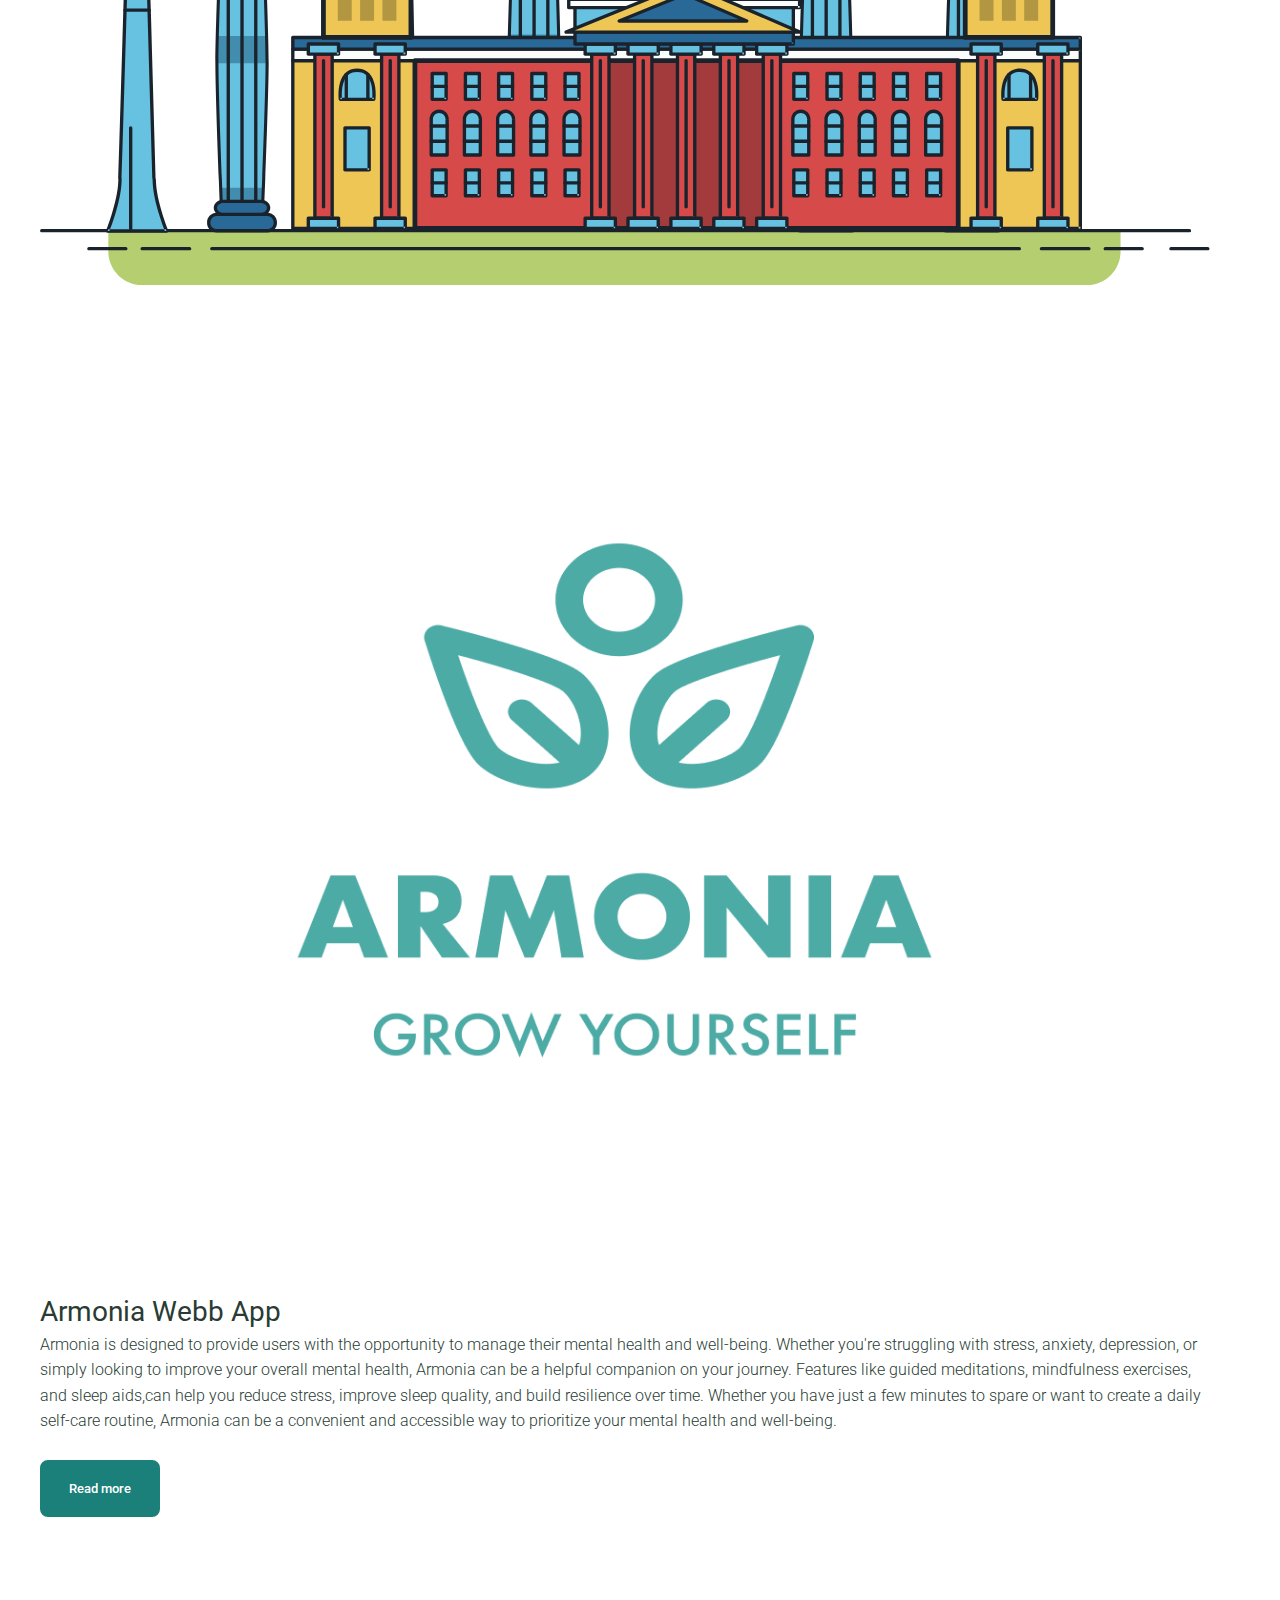
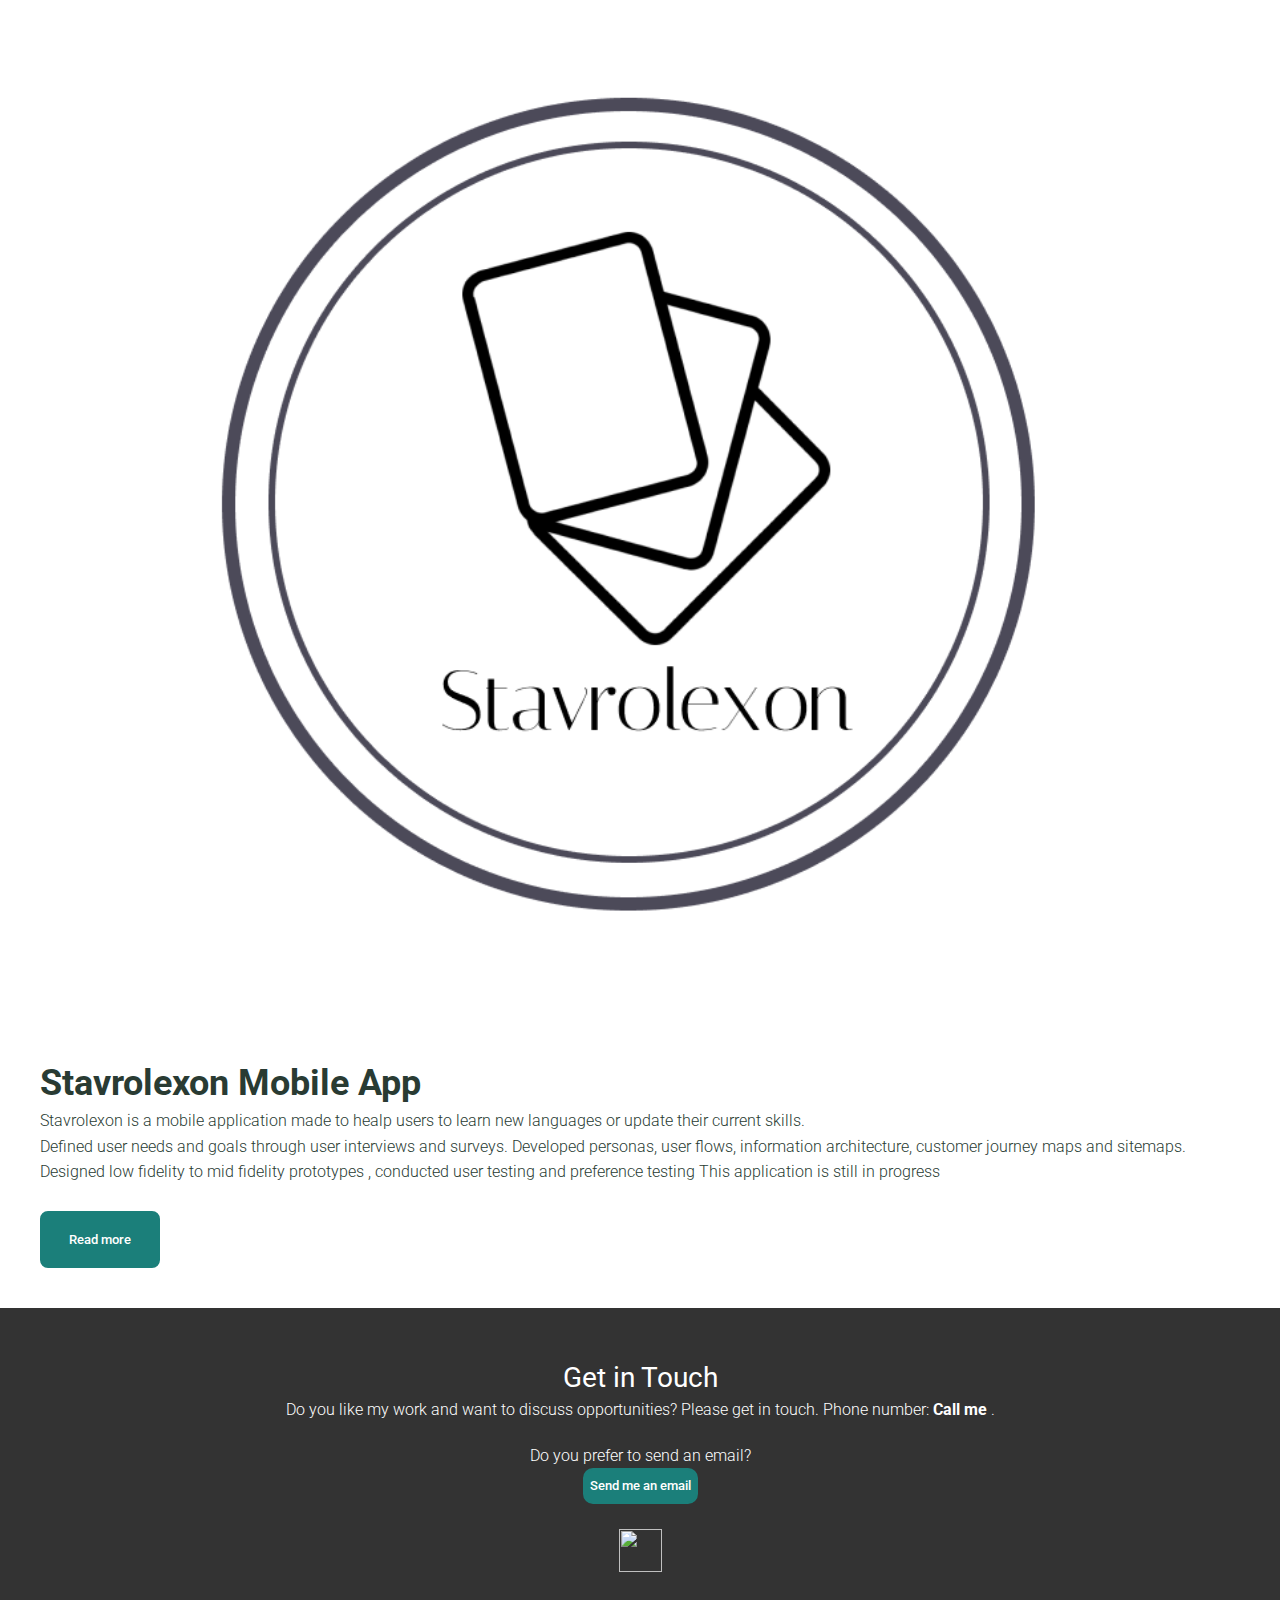
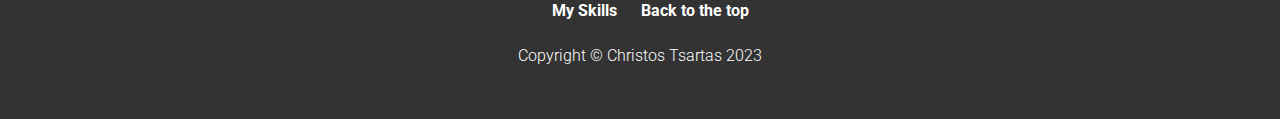
==== commit 7ab72172: "Feedback Changes" ====
--- a/index.html
+++ b/index.html
@@ -1,54 +1,41 @@
-<!DOCTYPE html>
-<html lang="en" dir="ltr">
-
-<head>
+<html lang="en" dir="ltr"><head>
 
   <link rel="stylesheet" type="text/css" href="https://cdnjs.cloudflare.com/ajax/libs/normalize/8.0.0/normalize.min.css">
   <script src="https://kit.fontawesome.com/0a37a49e68.js" crossorigin="anonymous"></script>
+
   <link rel="stylesheet" type="text/css" href="CSS/Styles.CSS">
-  <link href="https://fonts.googleapis.com/css?family=Roboto:ital,wght@0,100;0,300;0,400;0,500;1,100;1,300;1,400;1,500&display=swap" rel="stylesheet">
+  <link href="https://fonts.googleapis.com/css?family=Roboto:ital,wght@0,100;0,300;0,400;0,500;1,100;1,300;1,400;1,500&amp;display=swap" rel="stylesheet">
   <link href="/images/branding/product/ico/googleg_lodp.ico" rel="shortcut icon">
   <script src="https://code.jquery.com/jquery-3.6.4.min.js" integrity="sha256-oP6HI9z1XaZNBrJURtCoUT5SUnxFr8s3BzRl+cbzUq8=" crossorigin="anonymous"></script>
   <meta name="viewport" content="width=device-width, initial-scale=1">
-
   <meta charset="utf-8">
   <title>
     Christos Tsartas|Portfolio Site
   </title>
-
 </head>
-
 <body>
-  
   <header id="header">
-
     <div class="container">
-
       <div class="navtoggle" id="myNavtoggle">
-
         <a href="Index.html">
           <img class="logo" src="logo-placeholder.JPG" alt="Logo">
+                  <h1>Christos Tsartas | UX/UI Designer</h1>
         </a>
-
         <nav>
           <ul>
             <li><a href="Index.html">Work</a></li>
             <li><a href="about.html">About</a></li>
-            <li><a href="#contact">Contact</a></li>
-            <li><a href="javascript:void(0);" class="icon" onclick="menuToggle()"><i class="fas fa-bars"></i></a></li>
+            <li><a href="#contact" onclick="menuToggle()">Contact</a></li>
+            <li><a href="javascript:void(0);" class="icon" onclick="menuToggle()"><i class="fas fa-bars" aria-hidden="true"></i></a></li>
           </ul>
         </nav>
-
       </div>
-
-      <h1>Christos Tsartas | UX/UI Designer</h1>
-
     </div>
   </header>
-
   <main>
-    <div>
-      <picture><svg id="about-picture" xmlns="http://www.w3.org/2000/svg" class="berlin-illustration" height="auto" viewBox="0 0 700 505" xmlns:xlink="http://www.w3.org/1999/xlink">
+<div class="container">
+     <div class="row">
+ <svg id="about-picture" xmlns="http://www.w3.org/2000/svg" class="berlin-illustration" height="auto" viewBox="0 0 700 505" xmlns:xlink="http://www.w3.org/1999/xlink">
       <defs>
           <polygon id="a" points=".06 231.917 .06 .929 688.717 .929 688.717 231.917"></polygon>
       </defs>
@@ -647,10 +634,8 @@
           <path fill="#1A232C" d="M55.253 470.489L55.253 410.403C55.253 409.85 54.805 409.403 54.253 409.403 53.701 409.403 53.253 409.85 53.253 410.403L53.253 470.489C53.253 471.041 53.701 471.489 54.253 471.489 54.805 471.489 55.253 471.041 55.253 470.489M50.889 340.95L65.312 340.95C65.865 340.95 66.312 340.502 66.312 339.95 66.312 339.397 65.865 338.95 65.312 338.95L50.889 338.95C50.336 338.95 49.889 339.397 49.889 339.95 49.889 340.502 50.336 340.95 50.889 340.95"></path>
       </g>
     </svg>
-  </picture>
-</div>
-
-<div class="container">
+    </div>
+ 
   <div class="row">
     <div class="col-12"><!-- open second column (used for text) -->
 
@@ -673,7 +658,7 @@
       <a href="Armonia.html#ArmoniaSite" class="button" target="_self">Read more</a><!-- button or link label -->
     </div>
   </div> <!-- row -->
-
+      </div>
 <div class="container">
   <div class="row">
     <div class="col-12"><!-- open second column (used for text) -->
@@ -702,30 +687,41 @@
 </div>
 
   </main><!-- end row that holds (2) columns for project -->
+    
+    
+    
   <footer id="contact">
     <h3>Get in Touch</h3>
     <p>
       Do you like my work and want to discuss opportunities? Please get in touch.
       Phone number: <a href="Tel: +49 17663303474"> Call me </a> .
-    </p>
-    <div> Do you prefer to send an email?
-      <a href="mailto:tsartakos@gmail.com" class="button contact">Send me an email</a>
+      </p>
+    <div class="more-space"> <p> Do you prefer to send an email?</p><p>
+      <a href="mailto:tsartakos@gmail.com" class="button contact">Send me an email</a> 
       <!--<svg xmlns="http://www.w3.org/2000/svg" width="24" height="24" viewBox="0 0 24 24" fill="none" stroke="#1B7F7A" stroke-width="2" stroke-linecap="round" stroke-linejoin="round" class="feather feather-mail">
               <path d="M4 4h16c1.1 0 2 .9 2 2v12c0 1.1-.9 2-2 2H4c-1.1 0-2-.9-2-2V6c0-1.1.9-2 2-2z"></path>
               <polyline points="22,6 12,13 2,6"></polyline>
             </svg>--This is the original Send an Email with the SVG Icon-->
-    </div>
+    </p></div>
     <div>
+        
+        
+        
       <!--Social Media Layout and Placeholders-->
       <a href="https://www.linkedin.com/in/christos-tsartas-73b54416a/" target="_self"><br>
         <img class="lnkin" src="Img/linkedin.PNG">
       </a><br>
-      <a href="about.html#skills" target="_blank">My Skills</a><br>
-      <a href="Index.html#header">Back to the top</a>
-      <p>Copyright © Christos Tsartas 2023</p>
+        <ul>
+        <li><a href="about.html#skills" target="_blank">My Skills</a> </li>
+       <li><a href="Index.html#header">Back to the top</a></li>
+</ul>
+
+
+      <p class="more-space">Copyright © Christos Tsartas 2023</p>
     </div>
   </footer>
   <script src="js/jquery-3.3.1.min.js"></script>
   <script src="js/scripts.js"></script>
-</body>
-</html>
+
+
+</body></html>--- a/CSS/Styles.CSS
+++ b/CSS/Styles.CSS
@@ -5,6 +5,13 @@
 */
 
 /* Reset all default styles */
+
+
+* {
+  box-sizing: border-box;
+}
+
+
 html, body, div, span, applet, object, iframe,
 h1, h2, h3, h4, h5, h6, p, blockquote, pre,
 a, abbr, acronym, address, big, cite, code,
@@ -107,6 +114,7 @@
 a {
 	color: #ffffff;
 	text-decoration: none;
+    font-weight: 700;
 }
 
 a:hover {
@@ -159,13 +167,20 @@
 	color: #ffffff
 }
 
+
+
 header {
   background-color: #333333;
   width: 100%;
-  text-align: unset;
   color: white;
-  position: initial;
-}
+  position: fixed;
+    top: 0;
+    right: 0;
+    padding: 10px 0;
+    z-index: 4;
+}
+
+
 
 .logo {
     max-width: 150px;
@@ -173,6 +188,53 @@
     margin-left: 5px;
 }
 
+
+
+header nav > ul {
+  list-style-type: none;
+  padding: 40px 0;
+}
+
+ .navtoggle li:not(:last-child) {
+  display: none;
+}
+
+
+ .navtoggle, .navtoggle.responsive {
+  position: relative;
+}
+
+ .navtoggle li .icon {
+  position: absolute;
+  right: 0;
+  top: 2px;
+  font-size: 20px;
+}
+
+
+ 
+ .navtoggle.responsive li  {
+  display: block;
+}    
+  
+    
+ .navtoggle.responsive nav {
+  padding: 24px 0 0;
+}
+
+
+ .navtoggle.responsive li  {
+  display: block;
+  padding: 12px 0;
+  border-top: 1px solid #ffffff;
+}
+
+ .navtoggle.responsive li:last-child  {
+  padding: 0 0 10px;
+}
+  
+
+/*
 nav {
   background-color: #333333;
   padding: 10px;
@@ -191,17 +253,22 @@
   display: inline-block;
   margin-right: 20px;
 }
-
-nav a {
+*/
+header nav a {
   color: #fff;
   text-decoration: none;
 }
 
+
+
+
+
+
+
+
 /* Apo edw ksekinane oi allages */
 
-* {
-  box-sizing: border-box;
-}
+
 
 main {
   margin: top 000px;
@@ -222,6 +289,7 @@
 .container {
   max-width: 1200px;
   margin: 0 auto;
+  padding: 0 15px;
 }
 
 .row {
@@ -230,11 +298,10 @@
   margin: 40px -15px;
   align-items: flex-start;
   justify-content: space-between;
-}
- 
-.col-6 {
-  width: 49%;
-}
+  flex-direction: column;
+}
+ 
+
 .col-12 {
   width: 100%;
 }
@@ -271,7 +338,7 @@
 }
 
 .project_details img {
-  width: 100%;
+  width: 60%;
 }
 
 .project_details .project_details_description {
@@ -304,6 +371,22 @@
   padding: 50px 0;
 }
 
+
+footer  ul {
+  list-style-type: none;
+  padding: 0px 0;
+ margin: 0;
+}
+    
+ 
+    
+footer ul   li {
+  display: inline-block;
+      margin-left:20px;
+       
+} 
+
+
 .lnkin {
   height: 43px;
   width: auto;
@@ -318,6 +401,13 @@
 }
 
   
+.more-space  {
+    margin-top: 20px;
+    
+    
+}
+
+
 .text {
   margin-bottom: 10px;
 }
@@ -333,7 +423,7 @@
 
 /* 
  * Layout Laptop
- */
+
  
 @media only screen and (max-width: 1200px) {
 
@@ -353,9 +443,7 @@
   display: none;
 }
 
-/* 
- * Layout Mobile
- */
+ 
 @media only screen and (max-width: 641px) {
 
   .navtoggle li:last-child {
@@ -369,9 +457,9 @@
   }
 }
 
-/* 
- * Here starts animation
- */
+  */
+
+
 
 @keyframes color-change {
   from {
@@ -417,3 +505,73 @@
 .cloud-back {
   animation: 34s cloud-move-reverse infinite alternate linear;
 }
+
+
+
+
+
+@media only screen and (min-width: 640px) {
+    
+    header {
+  background-color: #333333;
+  width: 100%;
+  text-align: unset;
+  color: white;
+  position: initial;
+        padding: 20px;
+}
+ 
+    
+    
+
+     header nav {
+    width: auto;
+    float: right;
+    margin-top: -45px;
+  }
+        
+ .navtoggle.responsive nav {
+  padding: 0px 0 0;
+}
+    
+   header  nav > ul {
+  list-style-type: none;
+  padding: 0px 0;
+ margin: 1em 0;
+}
+    
+ 
+    
+    
+    
+    
+  header  nav > ul > li {
+  display: inline-block;
+      margin-left:20px;
+       
+} 
+    
+.navtoggle.responsive li  {
+   padding:0px 0;
+  border-top: 0px solid #ffffff;
+}
+    
+.navtoggle li:not(:last-child) {
+  display: inline-block;
+}
+    
+.navtoggle li:last-child {
+  display: none;
+}
+    
+    
+    .row {
+ 
+    flex-direction: row;
+}
+    
+    .col-6 {
+  width: 49%;
+}
+    
+}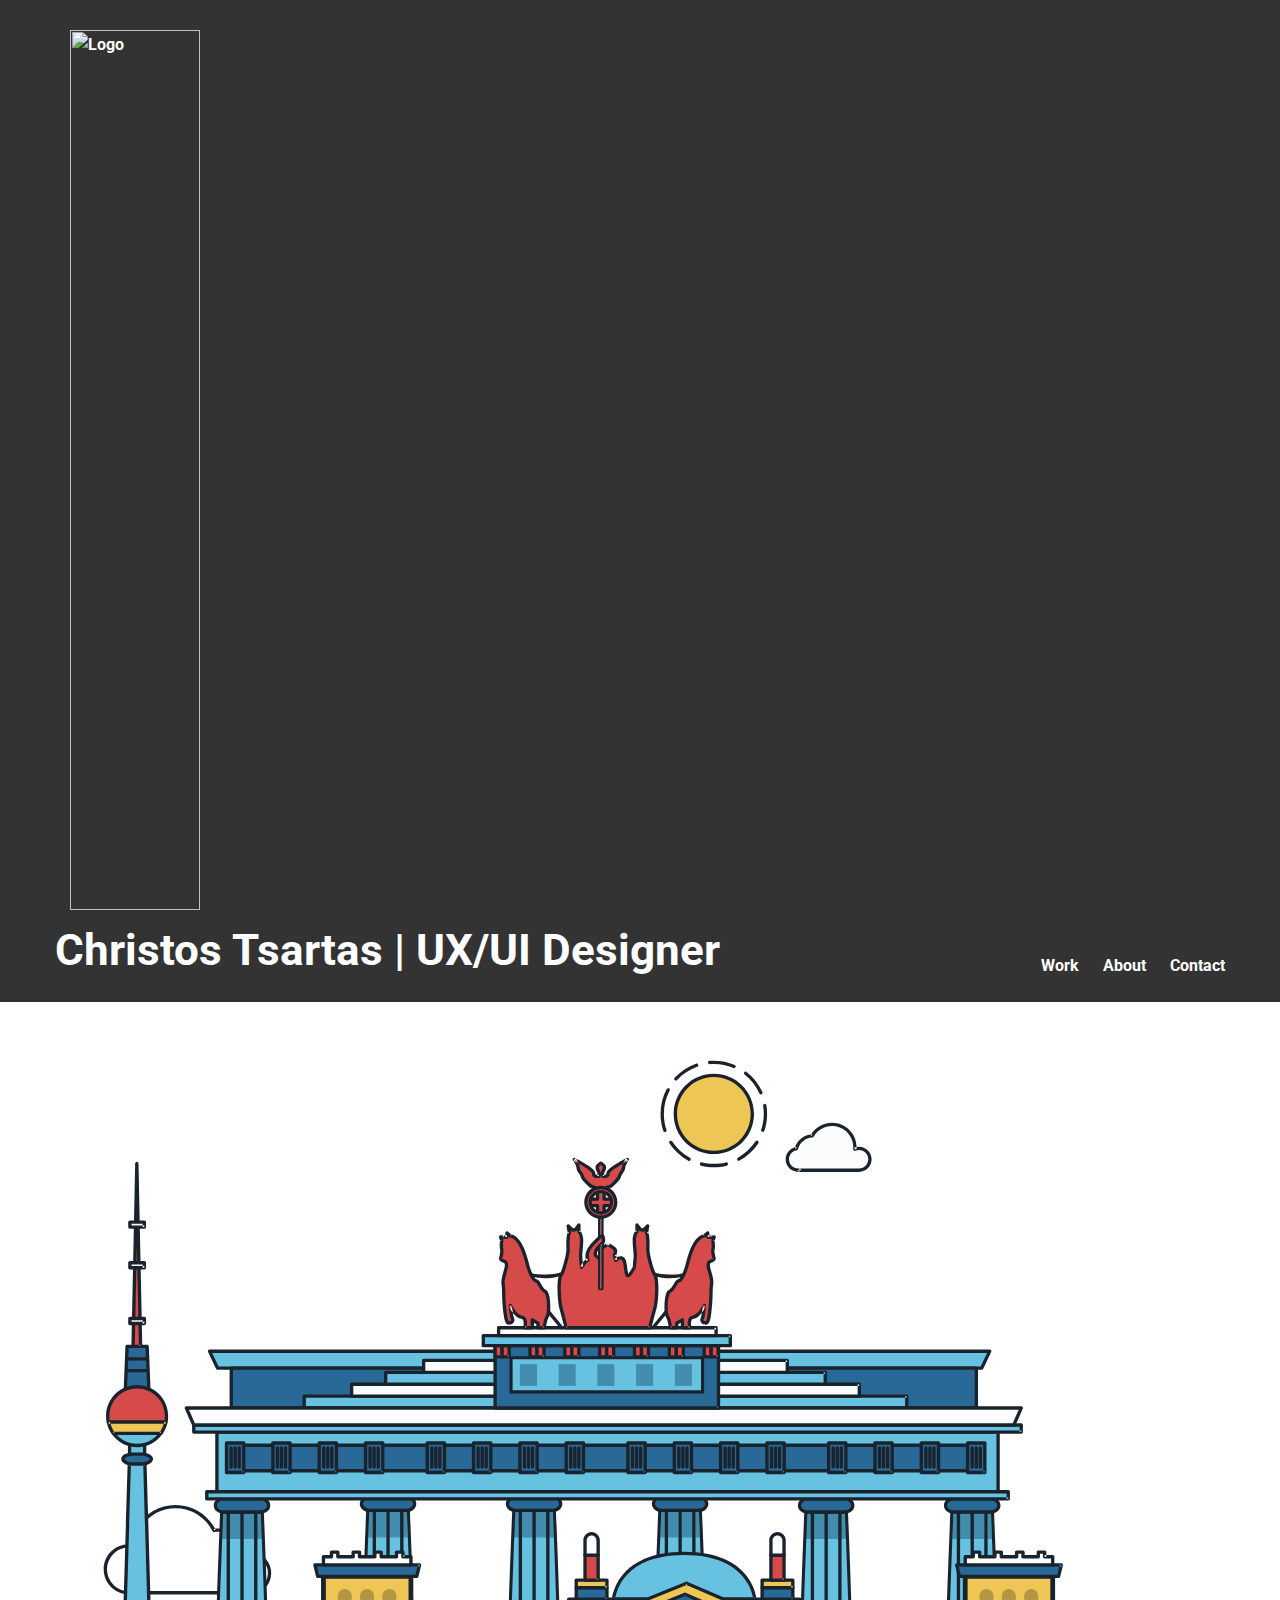
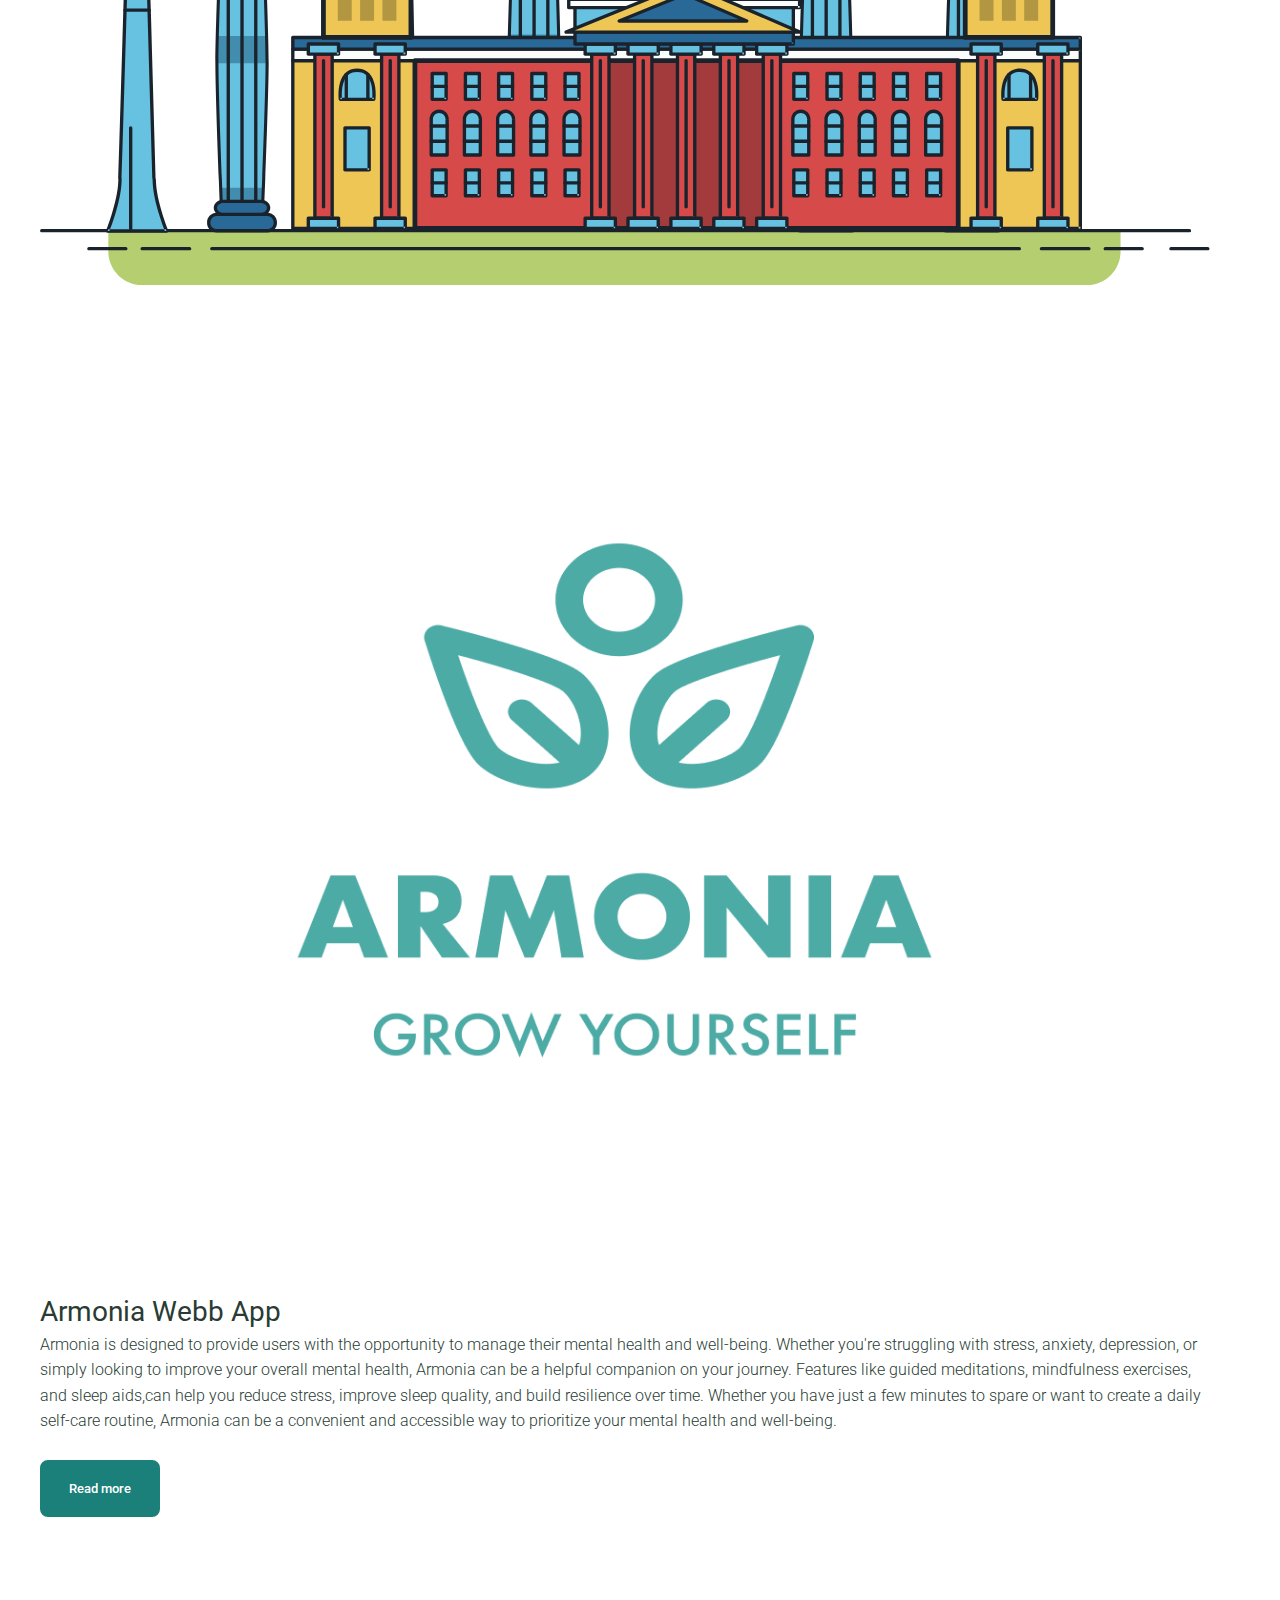
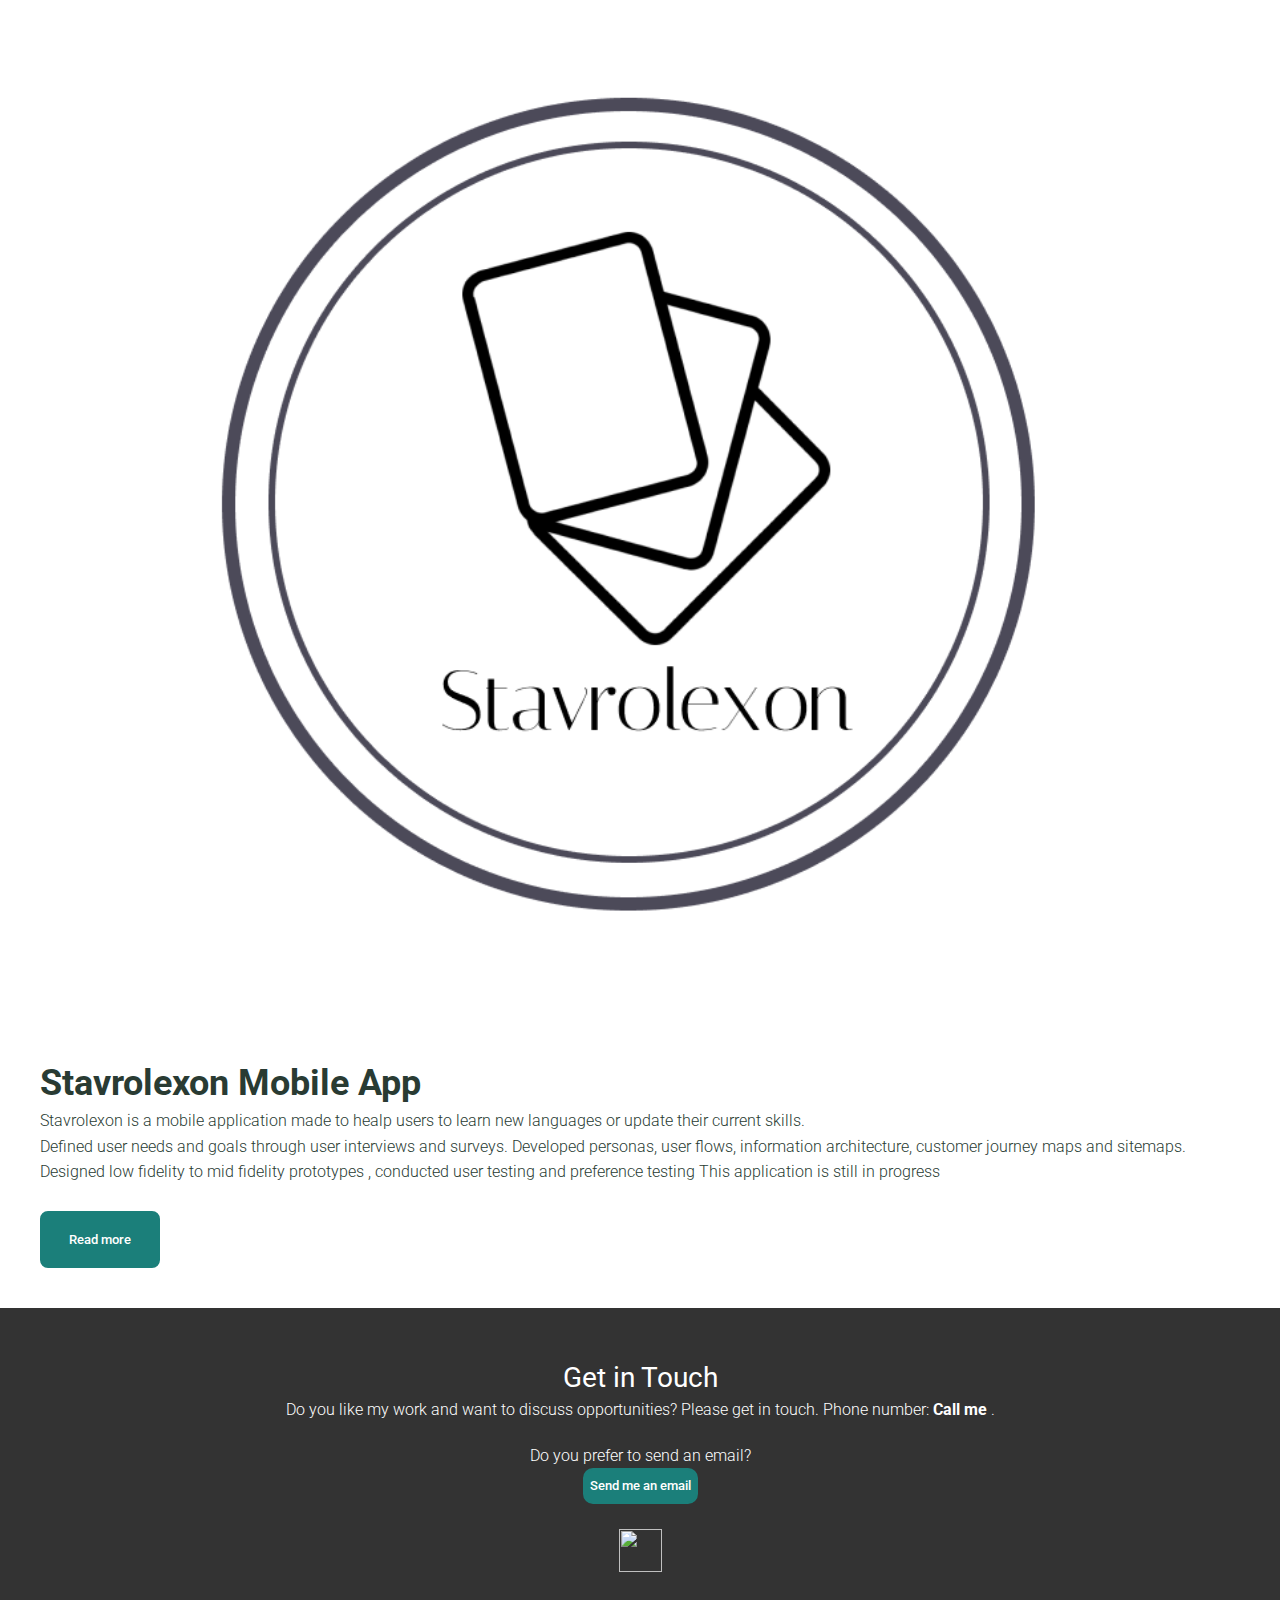
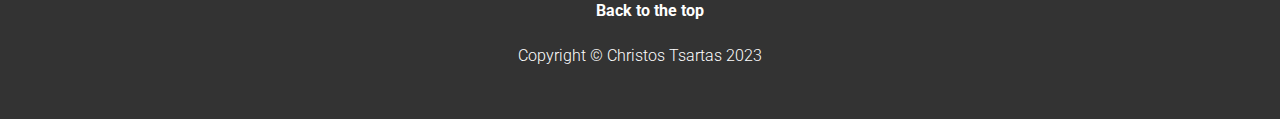
==== commit b96b2210: "Few updates" ====
--- a/index.html
+++ b/index.html
@@ -703,20 +703,14 @@
               <polyline points="22,6 12,13 2,6"></polyline>
             </svg>--This is the original Send an Email with the SVG Icon-->
     </p></div>
-    <div>
-        
-        
-        
+    <div>   
       <!--Social Media Layout and Placeholders-->
       <a href="https://www.linkedin.com/in/christos-tsartas-73b54416a/" target="_self"><br>
         <img class="lnkin" src="Img/linkedin.PNG">
       </a><br>
         <ul>
-        <li><a href="about.html#skills" target="_blank">My Skills</a> </li>
        <li><a href="Index.html#header">Back to the top</a></li>
-</ul>
-
-
+    </ul>
       <p class="more-space">Copyright © Christos Tsartas 2023</p>
     </div>
   </footer>
--- a/CSS/Styles.CSS
+++ b/CSS/Styles.CSS
@@ -123,7 +123,10 @@
 }
 
 a:visited {
-	color: #ffffff;
+	color: #131010;
+  text-decoration: none;
+    font-weight: 700;
+    cursor: pointer;
 }
 
 a:active {
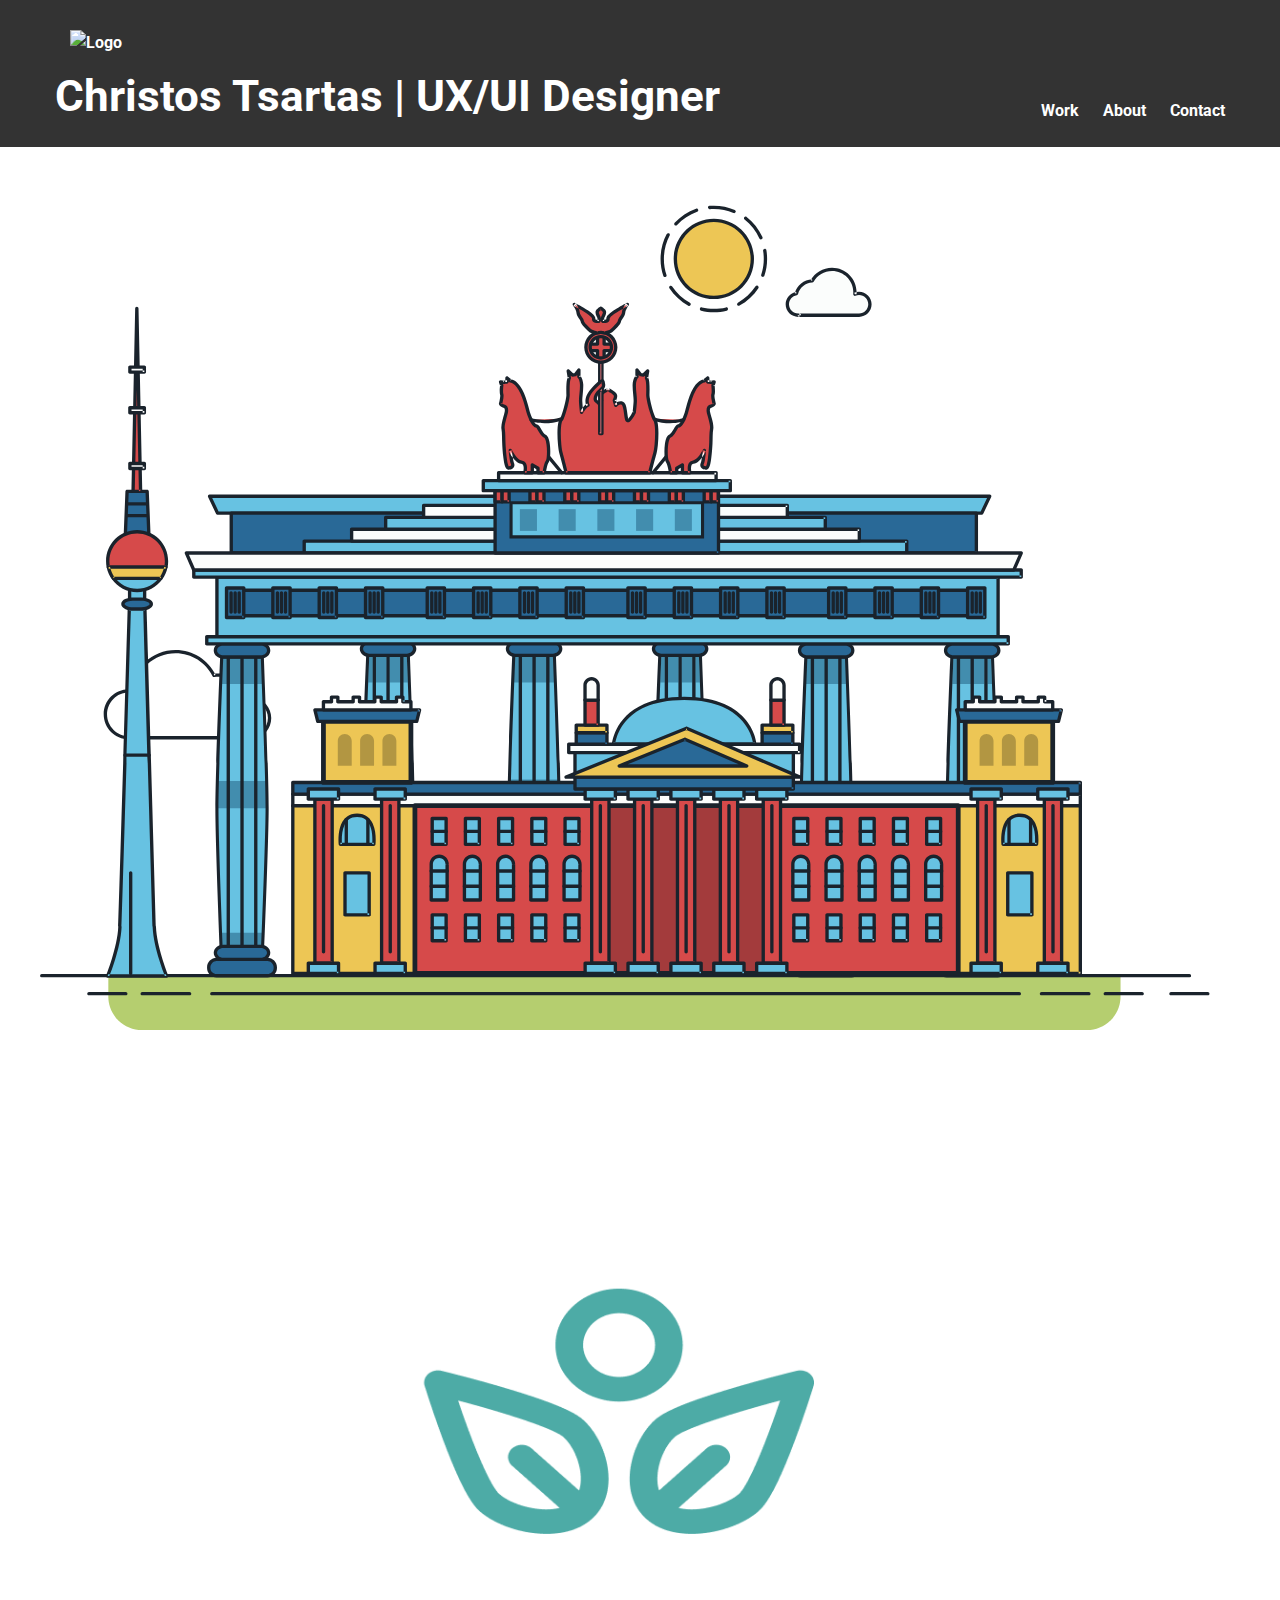
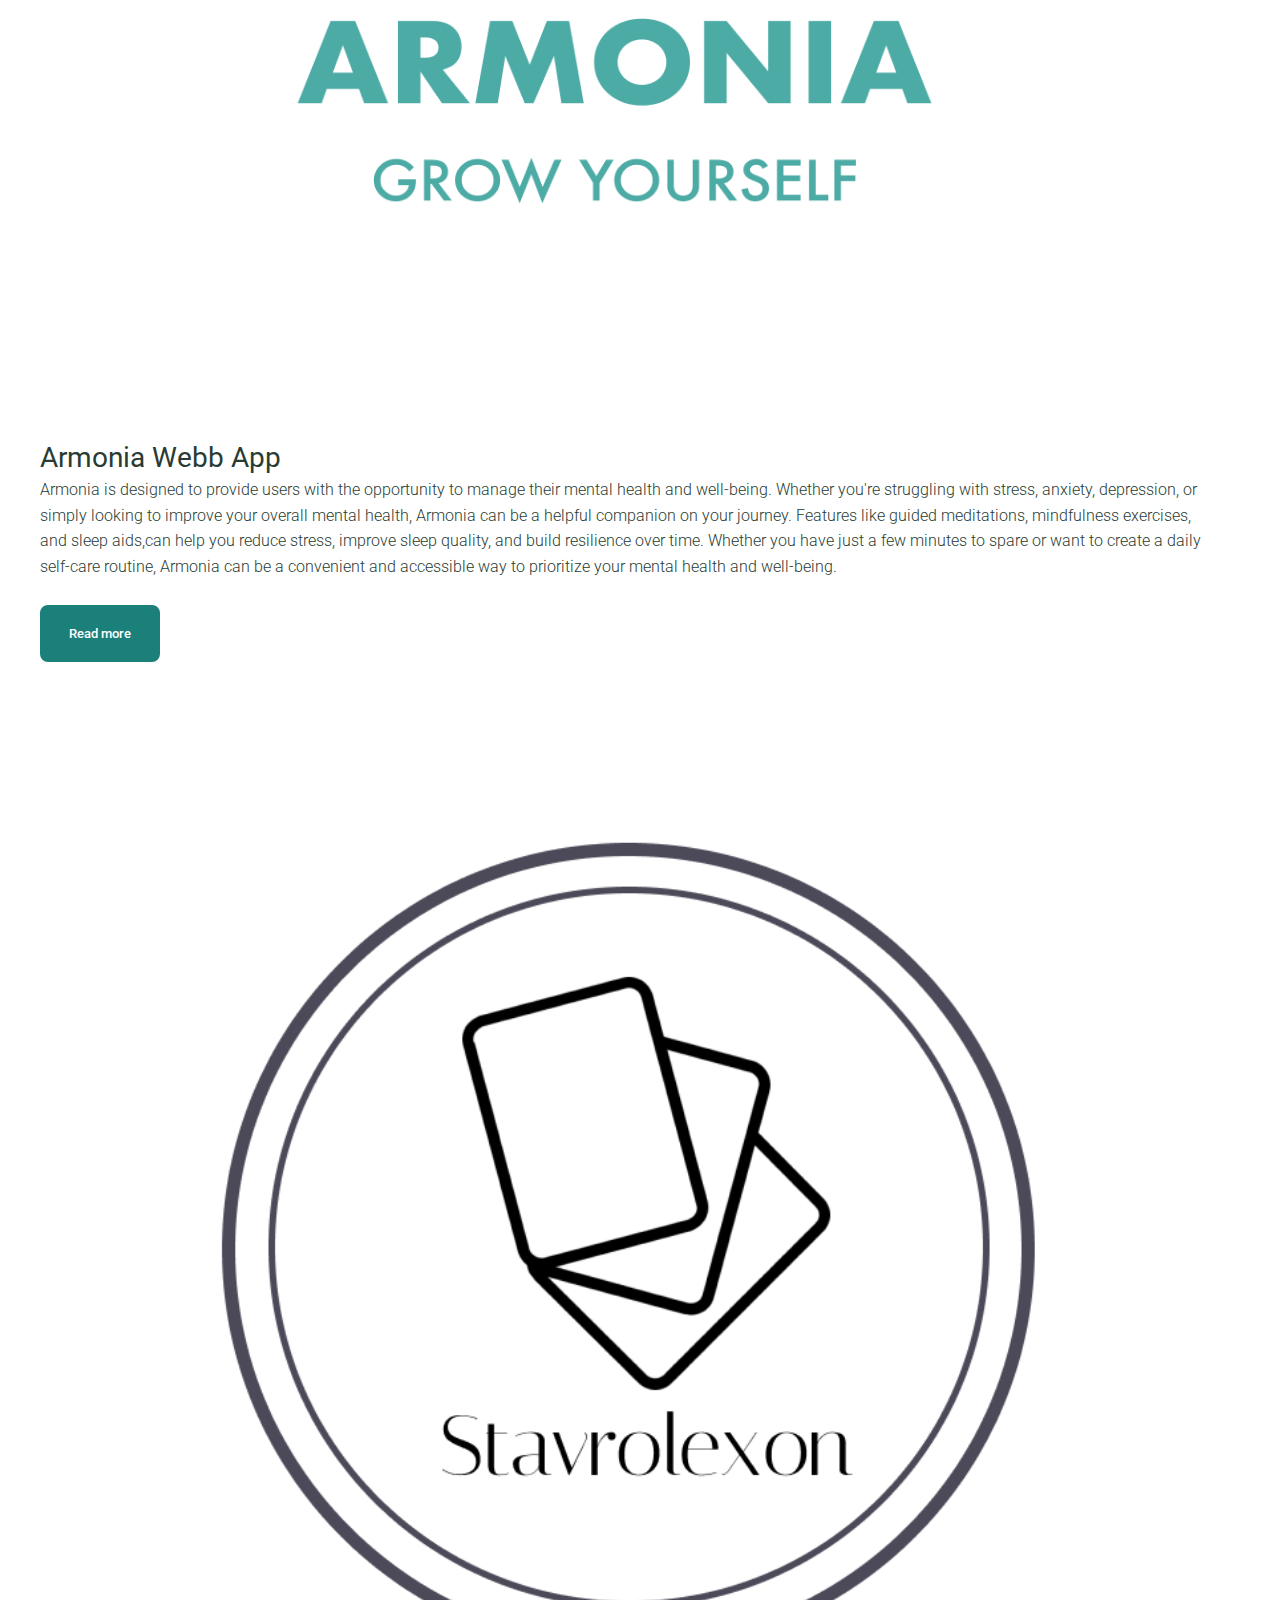
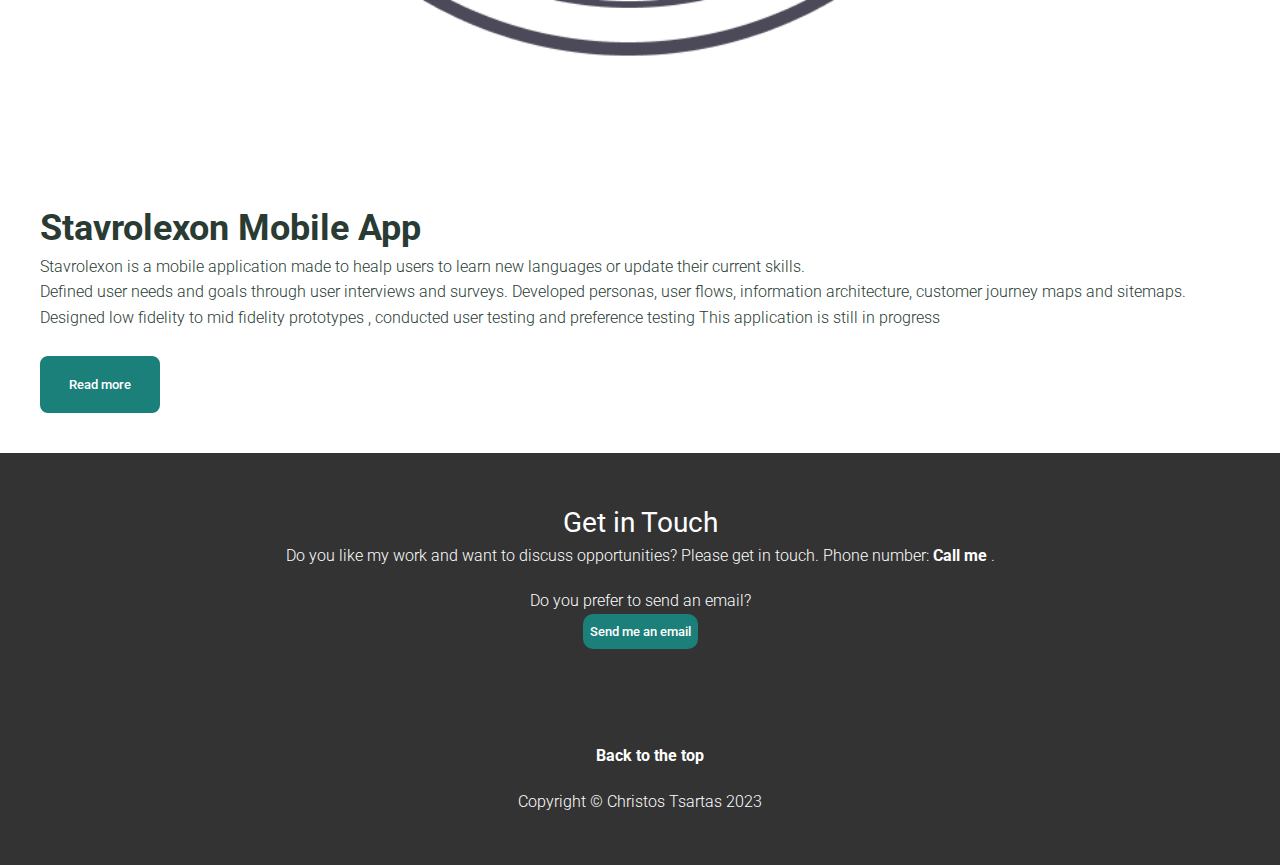
==== commit fbea2abf: "Changes for 2.5 task" ====
--- a/index.html
+++ b/index.html
@@ -1,721 +1,1456 @@
-<html lang="en" dir="ltr"><head>
-
-  <link rel="stylesheet" type="text/css" href="https://cdnjs.cloudflare.com/ajax/libs/normalize/8.0.0/normalize.min.css">
+<!DOCTYPE html>
+<html lang="en" dir="ltr">
+
+<head>
+
+  <link rel="stylesheet" type="text/css"
+    href="https://cdnjs.cloudflare.com/ajax/libs/normalize/8.0.0/normalize.min.css">
   <script src="https://kit.fontawesome.com/0a37a49e68.js" crossorigin="anonymous"></script>
 
   <link rel="stylesheet" type="text/css" href="CSS/Styles.CSS">
-  <link href="https://fonts.googleapis.com/css?family=Roboto:ital,wght@0,100;0,300;0,400;0,500;1,100;1,300;1,400;1,500&amp;display=swap" rel="stylesheet">
+  <link
+    href="https://fonts.googleapis.com/css?family=Roboto:ital,wght@0,100;0,300;0,400;0,500;1,100;1,300;1,400;1,500&amp;display=swap"
+    rel="stylesheet">
   <link href="/images/branding/product/ico/googleg_lodp.ico" rel="shortcut icon">
-  <script src="https://code.jquery.com/jquery-3.6.4.min.js" integrity="sha256-oP6HI9z1XaZNBrJURtCoUT5SUnxFr8s3BzRl+cbzUq8=" crossorigin="anonymous"></script>
+  <script src="https://code.jquery.com/jquery-3.6.4.min.js"
+    integrity="sha256-oP6HI9z1XaZNBrJURtCoUT5SUnxFr8s3BzRl+cbzUq8=" crossorigin="anonymous"></script>
   <meta name="viewport" content="width=device-width, initial-scale=1">
   <meta charset="utf-8">
   <title>
     Christos Tsartas|Portfolio Site
   </title>
 </head>
+
 <body>
   <header id="header">
     <div class="container">
       <div class="navtoggle" id="myNavtoggle">
         <a href="Index.html">
           <img class="logo" src="logo-placeholder.JPG" alt="Logo">
-                  <h1>Christos Tsartas | UX/UI Designer</h1>
+          <h1>Christos Tsartas | UX/UI Designer</h1>
         </a>
         <nav>
           <ul>
             <li><a href="Index.html">Work</a></li>
             <li><a href="about.html">About</a></li>
             <li><a href="#contact" onclick="menuToggle()">Contact</a></li>
-            <li><a href="javascript:void(0);" class="icon" onclick="menuToggle()"><i class="fas fa-bars" aria-hidden="true"></i></a></li>
+            <li><a href="javascript:void(0);" class="icon" onclick="menuToggle()"><i class="fas fa-bars"
+                  aria-hidden="true"></i></a></li>
           </ul>
         </nav>
       </div>
     </div>
   </header>
   <main>
-<div class="container">
-     <div class="row">
- <svg id="about-picture" xmlns="http://www.w3.org/2000/svg" class="berlin-illustration" height="auto" viewBox="0 0 700 505" xmlns:xlink="http://www.w3.org/1999/xlink">
-      <defs>
-          <polygon id="a" points=".06 231.917 .06 .929 688.717 .929 688.717 231.917"></polygon>
-      </defs>
-      <g fill="none" fill-rule="evenodd">
-        <g transform="translate(0 241)" class="cloud-front">
-        <path fill="#1A232C" d="M87.602,29 L87.602,28 C87.326,28.001 87.103,28.024 86.927,28.033 L86.979,29.031 L87.947,28.78 C85.741,20.282 78.041,14.002 68.852,14 C67.858,14 66.904,14.096 65.98,14.231 L66.125,15.22 L67.019,14.772 C62.626,6.015 53.567,0.001 43.102,0 C29.041,0.002 17.524,10.848 16.443,24.632 L17.44,24.71 L17.606,23.724 C16.803,23.589 15.969,23.5 15.102,23.5 C6.817,23.501 0.102,30.215 0.102,38.5 C0.102,46.785 6.817,53.499 15.102,53.5 L87.602,53.5 C94.644,53.499 100.351,47.792 100.352,40.75 C100.351,33.708 94.644,28.001 87.602,28 L87.602,30 C90.573,30 93.254,31.202 95.203,33.149 C97.15,35.097 98.351,37.778 98.352,40.75 C98.351,43.722 97.15,46.403 95.203,48.351 C93.254,50.298 90.573,51.5 87.602,51.5 L15.102,51.5 C11.509,51.5 8.265,50.046 5.909,47.692 C3.555,45.337 2.102,42.093 2.102,38.5 C2.102,34.907 3.555,31.663 5.909,29.308 C8.265,26.954 11.509,25.5 15.102,25.5 C15.831,25.5 16.553,25.575 17.273,25.697 C17.551,25.743 17.832,25.672 18.055,25.499 C18.277,25.325 18.414,25.07 18.436,24.789 C19.436,12.04 30.094,1.998 43.102,2 C52.786,1.999 61.163,7.564 65.231,15.669 C65.425,16.055 65.842,16.272 66.27,16.21 C67.132,16.084 67.988,16 68.852,16 C77.108,15.998 84.027,21.647 86.011,29.283 C86.13,29.741 86.557,30.054 87.031,30.03 C87.27,30.017 87.457,29.999 87.602,30 L87.602,29" transform="translate(38 36)"></path>
+    <div class="container">
+      <div class="row">
+        <svg id="about-picture" xmlns="http://www.w3.org/2000/svg" class="berlin-illustration" height="auto"
+          viewBox="0 0 700 505" xmlns:xlink="http://www.w3.org/1999/xlink">
+          <defs>
+            <polygon id="a" points=".06 231.917 .06 .929 688.717 .929 688.717 231.917"></polygon>
+          </defs>
+          <g fill="none" fill-rule="evenodd">
+            <g transform="translate(0 241)" class="cloud-front">
+              <path fill="#1A232C"
+                d="M87.602,29 L87.602,28 C87.326,28.001 87.103,28.024 86.927,28.033 L86.979,29.031 L87.947,28.78 C85.741,20.282 78.041,14.002 68.852,14 C67.858,14 66.904,14.096 65.98,14.231 L66.125,15.22 L67.019,14.772 C62.626,6.015 53.567,0.001 43.102,0 C29.041,0.002 17.524,10.848 16.443,24.632 L17.44,24.71 L17.606,23.724 C16.803,23.589 15.969,23.5 15.102,23.5 C6.817,23.501 0.102,30.215 0.102,38.5 C0.102,46.785 6.817,53.499 15.102,53.5 L87.602,53.5 C94.644,53.499 100.351,47.792 100.352,40.75 C100.351,33.708 94.644,28.001 87.602,28 L87.602,30 C90.573,30 93.254,31.202 95.203,33.149 C97.15,35.097 98.351,37.778 98.352,40.75 C98.351,43.722 97.15,46.403 95.203,48.351 C93.254,50.298 90.573,51.5 87.602,51.5 L15.102,51.5 C11.509,51.5 8.265,50.046 5.909,47.692 C3.555,45.337 2.102,42.093 2.102,38.5 C2.102,34.907 3.555,31.663 5.909,29.308 C8.265,26.954 11.509,25.5 15.102,25.5 C15.831,25.5 16.553,25.575 17.273,25.697 C17.551,25.743 17.832,25.672 18.055,25.499 C18.277,25.325 18.414,25.07 18.436,24.789 C19.436,12.04 30.094,1.998 43.102,2 C52.786,1.999 61.163,7.564 65.231,15.669 C65.425,16.055 65.842,16.272 66.27,16.21 C67.132,16.084 67.988,16 68.852,16 C77.108,15.998 84.027,21.647 86.011,29.283 C86.13,29.741 86.557,30.054 87.031,30.03 C87.27,30.017 87.457,29.999 87.602,30 L87.602,29"
+                transform="translate(38 36)"></path>
+            </g>
+            <path fill="#B5CE6F"
+              d="M646.484,484.382 C646.484,489.501 644.531,494.62 640.627,498.525 C636.722,502.43 631.603,504.382 626.484,504.382 L60.873,504.382 C55.754,504.382 50.636,502.43 46.731,498.525 C42.826,494.62 40.873,489.501 40.873,484.382 L40.873,471.917 L646.484,471.917 L646.484,484.382">
+            </path>
+            <polyline fill="#67C2E2"
+              points="334.824 185.029 101.449 185.029 106.209 195.08 563.438 195.08 568.2 185.029 334.824 185.029">
+            </polyline>
+            <path fill="#1A232C"
+              d="M334.824,185.029 L334.824,184.029 L101.449,184.029 C101.104,184.029 100.788,184.203 100.604,184.494 C100.42,184.785 100.398,185.146 100.545,185.457 L105.306,195.508 C105.471,195.856 105.824,196.079 106.209,196.079 L563.438,196.079 C563.824,196.079 564.177,195.856 564.342,195.508 L569.104,185.457 C569.251,185.146 569.229,184.785 569.045,184.494 C568.861,184.203 568.544,184.029 568.2,184.029 L334.824,184.029 L334.824,186.029 L566.62,186.029 L562.806,194.08 L106.842,194.08 L103.029,186.029 L334.824,186.029 L334.824,185.029">
+            </path>
+            <polygon fill="#296997" points="114.416 218.974 560.222 218.974 560.222 195.08 114.416 195.08"></polygon>
+            <path fill="#1A232C"
+              d="M560.222,218.974 L560.222,217.974 L115.416,217.974 L115.416,196.079 L559.222,196.079 L559.222,218.974 L560.222,218.974 L560.222,217.974 L560.222,218.974 L561.222,218.974 L561.222,195.08 C561.222,194.816 561.115,194.559 560.929,194.372 C560.742,194.186 560.485,194.08 560.222,194.08 L114.416,194.08 C114.152,194.08 113.895,194.186 113.708,194.372 C113.522,194.559 113.416,194.816 113.416,195.08 L113.416,218.974 C113.416,219.237 113.522,219.495 113.708,219.681 C113.895,219.867 114.152,219.974 114.416,219.974 L560.222,219.974 C560.485,219.974 560.742,219.867 560.929,219.681 C561.115,219.495 561.222,219.237 561.222,218.974 L560.222,218.974">
+            </path>
+            <polygon fill="#67C2E2" points="105.85 269.08 573.225 269.08 573.225 233.398 105.85 233.398"></polygon>
+            <path fill="#1A232C"
+              d="M573.225,233.398 L573.225,232.398 L105.85,232.398 C105.587,232.398 105.329,232.505 105.143,232.691 C104.957,232.877 104.85,233.134 104.85,233.398 L104.85,269.08 C104.85,269.344 104.957,269.601 105.143,269.788 C105.329,269.974 105.587,270.08 105.85,270.08 L573.225,270.08 C573.488,270.08 573.745,269.974 573.932,269.788 C574.118,269.601 574.225,269.344 574.225,269.08 L574.225,233.398 C574.225,233.134 574.118,232.877 573.932,232.691 C573.745,232.505 573.488,232.398 573.225,232.398 L573.225,233.398 L572.225,233.398 L572.225,268.08 L106.85,268.08 L106.85,234.398 L573.225,234.398 L573.225,233.398 L572.225,233.398 L573.225,233.398">
+            </path>
+            <polygon fill="#296997" points="116.751 256.508 562.557 256.508 562.557 241.243 116.751 241.243"></polygon>
+            <path fill="#1A232C"
+              d="M562.557,256.508 L562.557,255.508 L117.75,255.508 L117.75,242.243 L561.557,242.243 L561.557,256.508 L562.557,256.508 L562.557,255.508 L562.557,256.508 L563.557,256.508 L563.557,241.243 C563.557,240.979 563.45,240.722 563.264,240.535 C563.078,240.349 562.82,240.243 562.557,240.243 L116.75,240.243 C116.487,240.243 116.23,240.349 116.043,240.535 C115.857,240.722 115.751,240.979 115.751,241.243 L115.751,256.508 C115.751,256.771 115.857,257.029 116.043,257.215 C116.23,257.401 116.487,257.508 116.751,257.508 L562.557,257.508 C562.82,257.508 563.077,257.401 563.264,257.215 C563.45,257.029 563.557,256.771 563.557,256.508 L562.557,256.508">
+            </path>
+            <polygon fill="#67C2E2" points="158.07 218.974 518.563 218.974 518.563 211.858 158.07 211.858"></polygon>
+            <path fill="#1A232C"
+              d="M518.563,211.858 L518.563,210.858 L158.07,210.858 C157.807,210.858 157.549,210.964 157.363,211.151 C157.177,211.337 157.07,211.594 157.07,211.858 L157.07,218.974 C157.07,219.237 157.177,219.495 157.363,219.681 C157.549,219.867 157.807,219.974 158.07,219.974 L518.563,219.974 C518.826,219.974 519.083,219.867 519.27,219.681 C519.456,219.495 519.562,219.237 519.562,218.974 L519.562,211.858 C519.562,211.594 519.456,211.337 519.27,211.151 C519.083,210.964 518.826,210.858 518.563,210.858 L518.563,211.858 L517.563,211.858 L517.563,217.974 L159.07,217.974 L159.07,212.858 L518.563,212.858 L518.563,211.858 L517.563,211.858 L518.563,211.858">
+            </path>
+            <polygon fill="#FBFDFC" points="186.438 211.858 490.194 211.858 490.194 204.741 186.438 204.741"></polygon>
+            <path fill="#1A232C"
+              d="M490.194,204.741 L490.194,203.741 L186.438,203.741 C186.175,203.741 185.917,203.848 185.731,204.034 C185.545,204.221 185.438,204.478 185.438,204.741 L185.438,211.858 C185.438,212.121 185.545,212.379 185.731,212.565 C185.917,212.751 186.175,212.858 186.438,212.858 L490.194,212.858 C490.458,212.858 490.715,212.751 490.902,212.565 C491.088,212.379 491.194,212.121 491.194,211.858 L491.194,204.741 C491.194,204.478 491.088,204.221 490.902,204.034 C490.715,203.848 490.458,203.741 490.194,203.741 L490.194,204.741 L489.194,204.741 L489.194,210.858 L187.438,210.858 L187.438,205.741 L490.194,205.741 L490.194,204.741 L489.194,204.741 L490.194,204.741">
+            </path>
+            <polygon fill="#67C2E2" points="206.805 204.741 469.828 204.741 469.828 197.624 206.805 197.624"></polygon>
+            <path fill="#1A232C"
+              d="M469.828,197.624 L469.828,196.624 L206.805,196.624 C206.541,196.624 206.284,196.731 206.098,196.917 C205.911,197.103 205.805,197.361 205.805,197.624 L205.805,204.741 C205.805,205.005 205.911,205.262 206.098,205.449 C206.284,205.635 206.541,205.741 206.805,205.741 L469.828,205.741 C470.091,205.741 470.349,205.635 470.535,205.449 C470.722,205.262 470.828,205.005 470.828,204.741 L470.828,197.624 C470.828,197.361 470.722,197.103 470.535,196.917 C470.349,196.731 470.091,196.624 469.828,196.624 L469.828,197.624 L468.828,197.624 L468.828,203.741 L207.805,203.741 L207.805,198.624 L469.828,198.624 L469.828,197.624 L468.828,197.624 L469.828,197.624">
+            </path>
+            <polygon fill="#FBFDFC" points="229.521 197.624 447.111 197.624 447.111 190.509 229.521 190.509"></polygon>
+            <path fill="#1A232C"
+              d="M447.111,190.509 L447.111,189.509 L229.521,189.509 C229.258,189.509 229,189.616 228.814,189.802 C228.628,189.988 228.521,190.246 228.521,190.509 L228.521,197.624 C228.521,197.888 228.628,198.145 228.814,198.332 C229,198.518 229.258,198.624 229.521,198.624 L447.111,198.624 C447.375,198.624 447.632,198.518 447.818,198.332 C448.005,198.145 448.111,197.888 448.111,197.624 L448.111,190.509 C448.111,190.246 448.005,189.988 447.818,189.802 C447.632,189.616 447.375,189.509 447.111,189.509 L447.111,190.509 L446.111,190.509 L446.111,196.624 L230.521,196.624 L230.521,191.509 L447.111,191.509 L447.111,190.509 L446.111,190.509 L447.111,190.509">
+            </path>
+            <path fill="#67C2E2"
+              d="M135.607,355.447 C135.163,337.766 134.264,313.326 133.648,297.387 C133.274,287.721 133.004,281.18 133.004,281.18 L108.722,281.18 C108.722,281.18 108.452,287.721 108.079,297.387 C107.462,313.326 106.563,337.766 106.119,355.447 C105.953,362.059 105.85,367.732 105.85,371.653 L105.85,371.654 C105.85,386.117 107.243,424.332 108.089,446.189 C108.457,455.706 108.722,462.126 108.722,462.126 L133.004,462.126 C133.004,462.126 133.269,455.706 133.637,446.189 C134.482,424.332 135.876,386.117 135.876,371.654 L135.876,371.653 C135.876,367.732 135.773,362.059 135.607,355.447">
+            </path>
+            <path fill="#428DAE"
+              d="M133.648 297.387L108.079 297.387C108.452 287.721 108.722 281.18 108.722 281.18L133.004 281.18C133.004 281.18 133.274 287.721 133.648 297.387M135.876 371.654L105.85 371.654 105.85 371.653C105.85 367.732 105.953 362.059 106.119 355.447L135.607 355.447C135.773 362.059 135.876 367.732 135.876 371.653L135.876 371.654M133.004 462.126L108.722 462.126C108.722 462.126 108.457 455.706 108.089 446.189L133.637 446.189C133.269 455.706 133.004 462.126 133.004 462.126">
+            </path>
+            <path fill="#1A232C"
+              d="M109.612,461.199 L132.114,461.199 C132.447,453.007 134.949,390.886 134.949,371.653 C134.949,352.42 132.447,290.299 132.114,282.108 L109.612,282.108 C109.279,290.299 106.778,352.42 106.778,371.653 C106.778,390.886 109.279,453.007 109.612,461.199 Z M133.895,463.054 L107.832,463.054 L107.794,462.164 C107.766,461.466 104.922,392.193 104.922,371.653 C104.922,351.114 107.766,281.839 107.794,281.142 L107.832,280.252 L133.895,280.252 L133.931,281.142 C133.96,281.839 136.804,351.114 136.804,371.653 C136.804,392.193 133.96,461.466 133.931,462.164 L133.895,463.054 L133.895,463.054 Z">
+            </path>
+            <path fill="#1A232C"
+              d="M111.638 281.18L111.638 462.126C111.638 462.679 112.086 463.126 112.638 463.126 113.19 463.126 113.638 462.679 113.638 462.126L113.638 281.18C113.638 280.628 113.19 280.18 112.638 280.18 112.086 280.18 111.638 280.628 111.638 281.18M119.863 281.18L119.863 462.126C119.863 462.679 120.311 463.126 120.863 463.126 121.416 463.126 121.863 462.679 121.863 462.126L121.863 281.18C121.863 280.628 121.416 280.18 120.863 280.18 120.311 280.18 119.863 280.628 119.863 281.18M128.088 281.18L128.088 462.126C128.088 462.679 128.536 463.126 129.088 463.126 129.64 463.126 130.088 462.679 130.088 462.126L130.088 281.18C130.088 280.628 129.64 280.18 129.088 280.18 128.536 280.18 128.088 280.628 128.088 281.18">
+            </path>
+            <path fill="#296997"
+              d="M136.79,277.265 C136.79,279.418 134.675,281.18 132.09,281.18 L109.636,281.18 C107.051,281.18 104.936,279.418 104.936,277.265 C104.936,275.111 107.051,273.349 109.636,273.349 L132.09,273.349 C134.675,273.349 136.79,275.111 136.79,277.265">
+            </path>
+            <path fill="#1A232C"
+              d="M136.79,277.265 L135.79,277.265 C135.789,278.005 135.433,278.704 134.769,279.262 C134.109,279.814 133.155,280.181 132.09,280.18 L109.636,280.18 C108.571,280.181 107.617,279.814 106.956,279.262 C106.293,278.704 105.936,278.005 105.936,277.265 C105.936,276.524 106.293,275.825 106.957,275.267 C107.617,274.715 108.571,274.348 109.636,274.349 L132.09,274.349 C133.155,274.348 134.109,274.716 134.769,275.267 C135.433,275.825 135.789,276.524 135.79,277.265 L137.79,277.265 C137.791,275.851 137.09,274.593 136.049,273.731 C135.006,272.863 133.61,272.35 132.09,272.349 L109.636,272.349 C108.116,272.35 106.72,272.863 105.676,273.731 C104.636,274.593 103.935,275.851 103.936,277.265 C103.935,278.678 104.636,279.937 105.677,280.798 C106.72,281.666 108.116,282.179 109.636,282.18 L132.09,282.18 C133.61,282.179 135.006,281.666 136.049,280.798 C137.09,279.937 137.791,278.678 137.79,277.265 L136.79,277.265">
+            </path>
+            <path fill="#296997"
+              d="M140.775,467.217 C140.775,469.803 138.661,471.917 136.076,471.917 L105.65,471.917 C103.065,471.917 100.951,469.803 100.951,467.217 L100.951,466.825 C100.951,464.241 103.065,462.126 105.65,462.126 L136.076,462.126 C138.661,462.126 140.775,464.241 140.775,466.825 L140.775,467.217">
+            </path>
+            <path fill="#1A232C"
+              d="M140.775,467.217 L139.775,467.217 C139.775,468.235 139.361,469.155 138.688,469.83 C138.013,470.503 137.093,470.917 136.076,470.917 L105.65,470.917 C104.633,470.917 103.713,470.504 103.038,469.83 C102.365,469.155 101.951,468.235 101.951,467.217 L101.951,466.825 C101.951,465.808 102.365,464.889 103.038,464.214 C103.713,463.54 104.633,463.127 105.65,463.126 L136.076,463.126 C137.093,463.127 138.013,463.54 138.688,464.214 C139.362,464.889 139.775,465.808 139.775,466.825 L139.775,467.217 L141.775,467.217 L141.775,466.825 C141.772,463.684 139.217,461.13 136.076,461.126 L105.65,461.126 C102.509,461.13 99.955,463.684 99.951,466.825 L99.951,467.217 C99.954,470.36 102.509,472.914 105.65,472.917 L136.076,472.917 C139.217,472.914 141.772,470.36 141.775,467.217 L140.775,467.217">
+            </path>
+            <path fill="#296997"
+              d="M136.79,458.208 C136.79,460.363 134.675,462.126 132.09,462.126 L109.636,462.126 C107.051,462.126 104.936,460.363 104.936,458.208 C104.936,456.057 107.051,454.292 109.636,454.292 L132.09,454.292 C134.675,454.292 136.79,456.057 136.79,458.208">
+            </path>
+            <path fill="#1A232C"
+              d="M136.79,458.208 L135.79,458.208 C135.789,458.949 135.432,459.649 134.769,460.207 C134.108,460.76 133.154,461.128 132.09,461.126 L109.636,461.126 C108.572,461.128 107.617,460.76 106.957,460.207 C106.293,459.649 105.936,458.949 105.936,458.208 C105.936,457.47 106.293,456.77 106.957,456.212 C107.617,455.659 108.572,455.291 109.636,455.292 L132.09,455.292 C133.154,455.291 134.108,455.659 134.769,456.212 C135.433,456.77 135.789,457.47 135.79,458.208 L137.79,458.208 C137.791,456.796 137.09,455.538 136.05,454.675 C135.006,453.808 133.61,453.294 132.09,453.292 L109.636,453.292 C108.115,453.294 106.719,453.808 105.676,454.675 C104.636,455.538 103.935,456.796 103.936,458.208 C103.935,459.622 104.636,460.881 105.676,461.743 C106.72,462.611 108.116,463.125 109.636,463.126 L132.09,463.126 C133.61,463.125 135.006,462.611 136.05,461.743 C137.09,460.881 137.791,459.622 137.79,458.208 L136.79,458.208">
+            </path>
+            <path fill="#67C2E2"
+              d="M572.471,355.447 C572.025,337.766 571.126,313.326 570.51,297.387 C570.137,287.721 569.867,281.18 569.867,281.18 L545.585,281.18 C545.585,281.18 545.315,287.721 544.942,297.387 C544.326,313.326 543.427,337.766 542.981,355.447 C542.815,362.059 542.713,367.732 542.713,371.653 L542.713,371.654 C542.713,386.117 544.107,424.332 544.952,446.189 C545.32,455.706 545.585,462.126 545.585,462.126 L569.867,462.126 C569.867,462.126 570.132,455.706 570.499,446.189 C571.346,424.332 572.739,386.117 572.739,371.654 L572.739,371.653 C572.739,367.732 572.637,362.059 572.471,355.447">
+            </path>
+            <path fill="#428DAE"
+              d="M569.582 297.387L566.951 297.387 566.951 282.108 568.977 282.108C569.063 284.206 569.29 289.841 569.582 297.387M564.951 297.387L545.871 297.387C546.162 289.841 546.39 284.206 546.476 282.108L564.951 282.108 564.951 297.387M571.8 369.187L566.951 369.187 566.951 356.265 571.562 356.265C571.685 361.272 571.771 365.701 571.8 369.187M564.951 369.187L543.653 369.187C543.684 365.512 543.777 360.79 543.912 355.447L553.551 355.447 553.551 356.265 564.951 356.265 564.951 369.187">
+            </path>
+            <path fill="#1A232C"
+              d="M546.476,461.199 L568.977,461.199 C569.31,453.007 571.812,390.886 571.812,371.653 C571.812,352.42 569.31,290.299 568.977,282.108 L546.476,282.108 C546.142,290.299 543.642,352.42 543.642,371.653 C543.642,390.886 546.142,453.007 546.476,461.199 M570.758,463.054 L544.694,463.054 L544.658,462.164 C544.629,461.466 541.785,392.193 541.785,371.653 C541.785,351.114 544.629,281.839 544.658,281.142 L544.694,280.252 L570.758,280.252 L570.795,281.142 C570.823,281.839 573.667,351.114 573.667,371.653 C573.667,392.193 570.823,461.466 570.795,462.164 L570.758,463.054">
+            </path>
+            <path fill="#1A232C"
+              d="M548.501 281.18L548.501 462.126C548.501 462.679 548.949 463.126 549.501 463.126 550.053 463.126 550.501 462.679 550.501 462.126L550.501 281.18C550.501 280.628 550.053 280.18 549.501 280.18 548.949 280.18 548.501 280.628 548.501 281.18M556.727 281.18L556.727 462.126C556.727 462.679 557.174 463.126 557.727 463.126 558.279 463.126 558.727 462.679 558.727 462.126L558.727 281.18C558.727 280.628 558.279 280.18 557.727 280.18 557.174 280.18 556.727 280.628 556.727 281.18M564.951 281.18L564.951 462.126C564.951 462.679 565.399 463.126 565.951 463.126 566.503 463.126 566.951 462.679 566.951 462.126L566.951 281.18C566.951 280.628 566.503 280.18 565.951 280.18 565.399 280.18 564.951 280.628 564.951 281.18">
+            </path>
+            <path fill="#296997"
+              d="M573.653,277.265 C573.653,279.418 571.537,281.18 568.953,281.18 L546.499,281.18 C543.915,281.18 541.799,279.418 541.799,277.265 C541.799,275.111 543.915,273.349 546.499,273.349 L568.953,273.349 C571.537,273.349 573.653,275.111 573.653,277.265">
+            </path>
+            <path fill="#1A232C"
+              d="M573.653,277.265 L572.653,277.265 C572.653,278.005 572.296,278.704 571.632,279.262 C570.972,279.814 570.017,280.181 568.953,280.18 L546.499,280.18 C545.435,280.181 544.48,279.814 543.82,279.262 C543.156,278.704 542.8,278.005 542.799,277.265 C542.8,276.525 543.156,275.825 543.82,275.267 C544.481,274.715 545.435,274.348 546.499,274.349 L568.953,274.349 C570.017,274.348 570.972,274.715 571.632,275.267 C572.296,275.825 572.653,276.525 572.653,277.265 L574.653,277.265 C574.654,275.851 573.953,274.593 572.912,273.731 C571.869,272.863 570.473,272.35 568.953,272.349 L546.499,272.349 C544.979,272.35 543.583,272.863 542.54,273.731 C541.499,274.593 540.798,275.851 540.799,277.265 C540.798,278.679 541.499,279.937 542.54,280.798 C543.583,281.666 544.979,282.179 546.499,282.18 L568.953,282.18 C570.473,282.179 571.869,281.666 572.912,280.798 C573.953,279.937 574.654,278.679 574.653,277.265 L573.653,277.265">
+            </path>
+            <path fill="#296997"
+              d="M577.639,467.217 C577.639,469.803 575.524,471.917 572.938,471.917 L542.514,471.917 C539.929,471.917 537.813,469.803 537.813,467.217 L537.813,466.825 C537.813,464.241 539.929,462.126 542.514,462.126 L572.938,462.126 C575.524,462.126 577.639,464.241 577.639,466.825 L577.639,467.217">
+            </path>
+            <path fill="#1A232C"
+              d="M577.639,467.217 L576.639,467.217 C576.638,468.235 576.225,469.155 575.551,469.83 C574.876,470.503 573.956,470.917 572.938,470.917 L542.514,470.917 C541.497,470.917 540.576,470.503 539.901,469.83 C539.227,469.155 538.814,468.234 538.813,467.217 L538.813,466.825 C538.814,465.808 539.227,464.889 539.901,464.214 C540.576,463.54 541.497,463.127 542.514,463.126 L572.938,463.126 C573.956,463.127 574.876,463.54 575.551,464.214 C576.225,464.888 576.638,465.808 576.639,466.825 L576.639,467.217 L578.639,467.217 L578.639,466.825 C578.635,463.684 576.081,461.13 572.938,461.126 L542.514,461.126 C539.372,461.13 536.817,463.684 536.813,466.825 L536.813,467.217 C536.817,470.36 539.372,472.914 542.514,472.917 L572.938,472.917 C576.081,472.914 578.635,470.359 578.639,467.217 L577.639,467.217">
+            </path>
+            <path fill="#296997"
+              d="M573.653,458.208 C573.653,460.363 571.537,462.126 568.953,462.126 L546.499,462.126 C543.915,462.126 541.799,460.363 541.799,458.208 C541.799,456.057 543.915,454.292 546.499,454.292 L568.953,454.292 C571.537,454.292 573.653,456.057 573.653,458.208">
+            </path>
+            <path fill="#1A232C"
+              d="M573.653,458.208 L572.653,458.208 C572.653,458.949 572.296,459.649 571.632,460.207 C570.971,460.76 570.017,461.128 568.953,461.126 L546.499,461.126 C545.435,461.128 544.481,460.76 543.82,460.207 C543.157,459.649 542.799,458.949 542.799,458.208 C542.799,457.47 543.156,456.77 543.82,456.212 C544.481,455.659 545.435,455.291 546.499,455.292 L568.953,455.292 C570.017,455.291 570.971,455.659 571.632,456.212 C572.296,456.77 572.653,457.47 572.653,458.208 L574.653,458.208 C574.654,456.796 573.953,455.538 572.912,454.675 C571.869,453.808 570.473,453.294 568.953,453.292 L546.499,453.292 C544.979,453.294 543.583,453.808 542.54,454.675 C541.499,455.538 540.798,456.796 540.799,458.208 C540.798,459.622 541.499,460.881 542.54,461.743 C543.583,462.611 544.979,463.125 546.499,463.126 L568.953,463.126 C570.473,463.125 571.869,462.611 572.912,461.743 C573.953,460.881 574.654,459.622 574.653,458.208 L573.653,458.208">
+            </path>
+            <path fill="#67C2E2"
+              d="M485.098,355.447 C484.654,337.766 483.753,313.326 483.137,297.387 C482.764,287.721 482.494,281.18 482.494,281.18 L458.213,281.18 C458.213,281.18 457.942,287.721 457.569,297.387 C456.953,313.326 456.055,337.766 455.608,355.447 C455.443,362.059 455.34,367.732 455.34,371.653 L455.34,371.654 C455.34,386.117 456.733,424.332 457.58,446.189 C457.948,455.706 458.213,462.126 458.213,462.126 L482.494,462.126 C482.494,462.126 482.759,455.706 483.126,446.189 C483.973,424.332 485.366,386.117 485.366,371.654 L485.366,371.653 C485.366,367.732 485.265,362.059 485.098,355.447">
+            </path>
+            <path fill="#428DAE"
+              d="M483.137 297.387L457.569 297.387C457.942 287.721 458.213 281.18 458.213 281.18L482.494 281.18C482.494 281.18 482.764 287.721 483.137 297.387M485.355 369.187L455.351 369.187C455.382 365.502 455.475 360.78 455.608 355.447L485.098 355.447C485.232 360.78 485.325 365.502 485.355 369.187">
+            </path>
+            <path fill="#1A232C"
+              d="M459.103,461.199 L481.605,461.199 C481.938,453.007 484.439,390.886 484.439,371.653 C484.439,352.42 481.938,290.299 481.605,282.108 L459.103,282.108 C458.769,290.299 456.268,352.42 456.268,371.653 C456.268,390.886 458.769,453.007 459.103,461.199 Z M483.386,463.054 L457.321,463.054 L457.285,462.164 C457.256,461.466 454.412,392.193 454.412,371.653 C454.412,351.114 457.256,281.839 457.285,281.142 L457.321,280.252 L483.386,280.252 L483.422,281.142 C483.45,281.839 486.294,351.114 486.294,371.653 C486.294,392.193 483.45,461.466 483.422,462.164 L483.386,463.054 L483.386,463.054 Z">
+            </path>
+            <path fill="#1A232C"
+              d="M461.128 281.18L461.128 462.126C461.128 462.679 461.576 463.126 462.128 463.126 462.68 463.126 463.128 462.679 463.128 462.126L463.128 281.18C463.128 280.628 462.68 280.18 462.128 280.18 461.576 280.18 461.128 280.628 461.128 281.18M469.354 281.18L469.354 462.126C469.354 462.679 469.801 463.126 470.354 463.126 470.906 463.126 471.354 462.679 471.354 462.126L471.354 281.18C471.354 280.628 470.906 280.18 470.354 280.18 469.801 280.18 469.354 280.628 469.354 281.18M477.578 281.18L477.578 462.126C477.578 462.679 478.026 463.126 478.578 463.126 479.13 463.126 479.578 462.679 479.578 462.126L479.578 281.18C479.578 280.628 479.13 280.18 478.578 280.18 478.026 280.18 477.578 280.628 477.578 281.18">
+            </path>
+            <path fill="#296997"
+              d="M486.281,277.265 C486.281,279.418 484.164,281.18 481.58,281.18 L459.126,281.18 C456.542,281.18 454.426,279.418 454.426,277.265 C454.426,275.111 456.542,273.349 459.126,273.349 L481.58,273.349 C484.164,273.349 486.281,275.111 486.281,277.265">
+            </path>
+            <path fill="#1A232C"
+              d="M486.281,277.265 L485.281,277.265 C485.281,278.005 484.924,278.704 484.26,279.262 C483.599,279.814 482.644,280.181 481.58,280.18 L459.126,280.18 C458.062,280.181 457.107,279.814 456.447,279.262 C455.783,278.704 455.427,278.005 455.426,277.265 C455.427,276.525 455.783,275.825 456.447,275.267 C457.108,274.715 458.062,274.348 459.126,274.349 L481.58,274.349 C482.644,274.348 483.599,274.716 484.26,275.268 C484.924,275.825 485.281,276.525 485.281,277.265 L487.281,277.265 C487.282,275.851 486.58,274.593 485.54,273.731 C484.496,272.863 483.1,272.35 481.58,272.349 L459.126,272.349 C457.606,272.35 456.21,272.863 455.167,273.731 C454.126,274.593 453.425,275.851 453.426,277.265 C453.425,278.679 454.126,279.937 455.167,280.798 C456.21,281.666 457.606,282.179 459.126,282.18 L481.58,282.18 C483.1,282.179 484.496,281.666 485.54,280.799 C486.58,279.937 487.282,278.679 487.281,277.265 L486.281,277.265">
+            </path>
+            <path fill="#296997"
+              d="M490.266,467.217 C490.266,469.803 488.151,471.917 485.565,471.917 L455.141,471.917 C452.556,471.917 450.44,469.803 450.44,467.217 L450.44,466.825 C450.44,464.241 452.556,462.126 455.141,462.126 L485.565,462.126 C488.151,462.126 490.266,464.241 490.266,466.825 L490.266,467.217">
+            </path>
+            <path fill="#1A232C"
+              d="M490.266,467.217 L489.266,467.217 C489.265,468.235 488.852,469.155 488.178,469.83 C487.503,470.503 486.583,470.917 485.565,470.917 L455.141,470.917 C454.124,470.917 453.203,470.503 452.528,469.83 C451.854,469.155 451.441,468.234 451.44,467.217 L451.44,466.825 C451.441,465.808 451.854,464.889 452.528,464.214 C453.203,463.54 454.124,463.127 455.141,463.126 L485.565,463.126 C486.583,463.127 487.503,463.54 488.178,464.214 C488.852,464.888 489.265,465.808 489.266,466.825 L489.266,467.217 L491.266,467.217 L491.266,466.825 C491.262,463.684 488.708,461.13 485.565,461.126 L455.141,461.126 C451.999,461.13 449.444,463.684 449.44,466.825 L449.44,467.217 C449.444,470.36 451.999,472.914 455.141,472.917 L485.565,472.917 C488.708,472.914 491.262,470.359 491.266,467.217 L490.266,467.217">
+            </path>
+            <path fill="#296997"
+              d="M486.281,458.208 C486.281,460.363 484.164,462.126 481.58,462.126 L459.126,462.126 C456.542,462.126 454.426,460.363 454.426,458.208 C454.426,456.057 456.542,454.292 459.126,454.292 L481.58,454.292 C484.164,454.292 486.281,456.057 486.281,458.208">
+            </path>
+            <path fill="#1A232C"
+              d="M486.281,458.208 L485.281,458.208 C485.281,458.949 484.923,459.649 484.26,460.207 C483.599,460.76 482.644,461.128 481.58,461.126 L459.126,461.126 C458.062,461.128 457.108,460.76 456.447,460.207 C455.784,459.649 455.427,458.949 455.426,458.208 C455.426,457.47 455.783,456.77 456.447,456.212 C457.108,455.659 458.062,455.291 459.126,455.292 L481.58,455.292 C482.644,455.291 483.598,455.659 484.26,456.212 C484.924,456.77 485.281,457.47 485.281,458.208 L487.281,458.208 C487.282,456.795 486.58,455.538 485.54,454.675 C484.496,453.808 483.1,453.294 481.58,453.292 L459.126,453.292 C457.606,453.294 456.21,453.808 455.167,454.675 C454.126,455.538 453.425,456.796 453.426,458.208 C453.425,459.622 454.126,460.881 455.167,461.743 C456.21,462.611 457.606,463.125 459.126,463.126 L481.58,463.126 C483.1,463.125 484.496,462.611 485.54,461.743 C486.581,460.881 487.282,459.622 487.281,458.208 L486.281,458.208">
+            </path>
+            <path fill="#67C2E2"
+              d="M397.726,354.466 C397.28,336.787 396.381,312.346 395.765,296.407 C395.392,286.742 395.122,280.2 395.122,280.2 L370.84,280.2 C370.84,280.2 370.57,286.742 370.197,296.407 C369.581,312.346 368.682,336.787 368.236,354.466 C368.07,361.078 367.968,366.751 367.968,370.672 L367.968,370.673 C367.968,385.136 369.361,423.352 370.207,445.208 C370.575,454.726 370.84,461.146 370.84,461.146 L395.122,461.146 C395.122,461.146 395.386,454.726 395.754,445.208 C396.601,423.352 397.994,385.136 397.994,370.673 L397.994,370.672 C397.994,366.751 397.892,361.078 397.726,354.466">
+            </path>
+            <path fill="#428DAE"
+              d="M394.837 296.407L392.206 296.407 392.206 281.127 394.233 281.127C394.318 283.225 394.545 288.861 394.837 296.407L394.837 296.407zM383.981 296.407L390.206 296.407 390.206 281.127 383.981 281.127 383.981 296.407zM375.756 296.407L381.98 296.407 381.98 281.127 375.756 281.127 375.756 296.407zM373.756 296.407L371.126 296.407C371.417 288.861 371.645 283.225 371.73 281.127L373.756 281.127 373.756 296.407 373.756 296.407zM397.062 369.187L392.206 369.187 392.206 354.466 396.796 354.466C396.943 360.298 397.041 365.389 397.062 369.187L397.062 369.187zM383.981 369.187L390.206 369.187 390.206 354.466 383.981 354.466 383.981 369.187zM375.756 369.187L381.98 369.187 381.98 354.466 375.756 354.466 375.756 369.187zM373.756 369.187L368.9 369.187C368.921 365.389 369.019 360.298 369.166 354.466L373.756 354.466 373.756 369.187 373.756 369.187z">
+            </path>
+            <path fill="#1A232C"
+              d="M371.73,460.218 L394.233,460.218 C394.565,452.027 397.066,389.906 397.066,370.672 C397.066,351.44 394.565,289.319 394.233,281.127 L371.73,281.127 C371.397,289.319 368.895,351.44 368.895,370.672 C368.895,389.906 371.397,452.027 371.73,460.218 M396.013,462.074 L369.949,462.074 L369.912,461.184 C369.884,460.486 367.04,391.212 367.04,370.672 C367.04,350.133 369.884,280.859 369.912,280.162 L369.949,279.272 L396.013,279.272 L396.05,280.162 C396.078,280.859 398.922,350.133 398.922,370.672 C398.922,391.212 396.078,460.486 396.05,461.184 L396.013,462.074">
+            </path>
+            <path fill="#1A232C"
+              d="M373.756 280.2L373.756 461.146C373.756 461.698 374.203 462.146 374.756 462.146 375.308 462.146 375.756 461.698 375.756 461.146L375.756 280.2C375.756 279.647 375.308 279.2 374.756 279.2 374.203 279.2 373.756 279.647 373.756 280.2M381.98 280.2L381.98 461.146C381.98 461.698 382.428 462.146 382.98 462.146 383.533 462.146 383.981 461.698 383.981 461.146L383.981 280.2C383.981 279.647 383.533 279.2 382.98 279.2 382.428 279.2 381.98 279.647 381.98 280.2M390.206 280.2L390.206 461.146C390.206 461.698 390.654 462.146 391.206 462.146 391.758 462.146 392.206 461.698 392.206 461.146L392.206 280.2C392.206 279.647 391.758 279.2 391.206 279.2 390.654 279.2 390.206 279.647 390.206 280.2">
+            </path>
+            <path fill="#296997"
+              d="M398.908,276.285 C398.908,278.439 396.792,280.2 394.208,280.2 L371.754,280.2 C369.17,280.2 367.053,278.439 367.053,276.285 C367.053,274.13 369.17,272.369 371.754,272.369 L394.208,272.369 C396.792,272.369 398.908,274.13 398.908,276.285">
+            </path>
+            <path fill="#1A232C"
+              d="M398.908,276.285 L397.908,276.285 C397.907,277.025 397.551,277.724 396.887,278.281 C396.227,278.833 395.272,279.201 394.208,279.2 L371.754,279.2 C370.69,279.201 369.735,278.833 369.074,278.281 C368.41,277.724 368.053,277.025 368.053,276.285 C368.053,275.544 368.41,274.845 369.074,274.287 C369.735,273.735 370.69,273.367 371.754,273.369 L394.208,273.369 C395.272,273.367 396.227,273.735 396.887,274.287 C397.551,274.844 397.907,275.544 397.908,276.285 L399.908,276.285 C399.909,274.871 399.208,273.612 398.167,272.75 C397.124,271.883 395.728,271.37 394.208,271.369 L371.754,271.369 C370.234,271.37 368.838,271.883 367.794,272.75 C366.754,273.612 366.052,274.871 366.053,276.285 C366.052,277.699 366.754,278.957 367.795,279.818 C368.838,280.686 370.234,281.198 371.754,281.2 L394.208,281.2 C395.728,281.198 397.123,280.686 398.167,279.818 C399.208,278.957 399.909,277.698 399.908,276.285 L398.908,276.285">
+            </path>
+            <path fill="#296997"
+              d="M402.894,466.237 C402.894,468.823 400.779,470.937 398.193,470.937 L367.768,470.937 C365.183,470.937 363.068,468.823 363.068,466.237 L363.068,465.844 C363.068,463.26 365.183,461.146 367.768,461.146 L398.193,461.146 C400.779,461.146 402.894,463.26 402.894,465.844 L402.894,466.237">
+            </path>
+            <path fill="#1A232C"
+              d="M402.894,466.237 L401.894,466.237 C401.893,467.254 401.48,468.174 400.806,468.849 C400.131,469.523 399.211,469.937 398.193,469.937 L367.768,469.937 C366.751,469.937 365.831,469.523 365.156,468.849 C364.482,468.174 364.069,467.254 364.068,466.237 L364.068,465.844 C364.069,464.828 364.482,463.908 365.156,463.233 C365.831,462.56 366.751,462.146 367.768,462.146 L398.193,462.146 C399.211,462.146 400.131,462.56 400.806,463.233 C401.48,463.908 401.893,464.828 401.894,465.844 L401.894,466.237 L403.894,466.237 L403.894,465.844 C403.89,462.703 401.336,460.15 398.193,460.146 L367.768,460.146 C364.626,460.15 362.072,462.703 362.068,465.844 L362.068,466.237 C362.072,469.379 364.626,471.933 367.768,471.937 L398.193,471.937 C401.336,471.933 403.89,469.379 403.894,466.237 L402.894,466.237">
+            </path>
+            <path fill="#296997"
+              d="M398.908,457.228 C398.908,459.382 396.792,461.146 394.208,461.146 L371.754,461.146 C369.17,461.146 367.053,459.382 367.053,457.228 C367.053,455.077 369.17,453.312 371.754,453.312 L394.208,453.312 C396.792,453.312 398.908,455.077 398.908,457.228">
+            </path>
+            <path fill="#1A232C"
+              d="M398.908,457.228 L397.908,457.228 C397.908,457.968 397.55,458.669 396.887,459.226 C396.226,459.779 395.272,460.147 394.208,460.146 L371.754,460.146 C370.69,460.147 369.736,459.779 369.074,459.226 C368.411,458.668 368.053,457.968 368.053,457.228 C368.053,456.489 368.41,455.789 369.074,455.231 C369.736,454.679 370.69,454.311 371.754,454.312 L394.208,454.312 C395.272,454.311 396.226,454.679 396.887,455.231 C397.551,455.789 397.908,456.489 397.908,457.228 L399.908,457.228 C399.909,455.815 399.208,454.557 398.167,453.695 C397.124,452.827 395.728,452.313 394.208,452.312 L371.754,452.312 C370.234,452.313 368.838,452.827 367.794,453.695 C366.754,454.557 366.052,455.815 366.053,457.228 C366.052,458.642 366.753,459.901 367.794,460.763 C368.838,461.631 370.234,462.145 371.754,462.146 L394.208,462.146 C395.728,462.145 397.124,461.631 398.167,460.763 C399.208,459.9 399.909,458.642 399.908,457.228 L398.908,457.228">
+            </path>
+            <path fill="#67C2E2"
+              d="M310.353,354.466 C309.908,336.787 309.009,312.346 308.393,296.407 C308.019,286.742 307.75,280.2 307.75,280.2 L283.467,280.2 C283.467,280.2 283.198,286.742 282.824,296.407 C282.208,312.346 281.309,336.787 280.864,354.466 C280.698,361.078 280.596,366.751 280.596,370.672 L280.596,370.673 C280.596,385.136 281.989,423.352 282.834,445.208 C283.202,454.726 283.467,461.146 283.467,461.146 L307.75,461.146 C307.75,461.146 308.014,454.726 308.382,445.208 C309.228,423.352 310.622,385.136 310.622,370.673 L310.622,370.672 C310.622,366.751 310.518,361.078 310.353,354.466">
+            </path>
+            <path fill="#428DAE"
+              d="M308.393 296.407L282.824 296.407C283.198 286.742 283.467 280.2 283.467 280.2L307.75 280.2C307.75 280.2 308.019 286.742 308.393 296.407M310.617 369.187L280.6 369.187C280.621 365.377 280.718 360.285 280.864 354.466L310.353 354.466C310.498 360.285 310.596 365.377 310.617 369.187">
+            </path>
+            <path fill="#1A232C"
+              d="M284.357,460.218 L306.86,460.218 C307.193,452.027 309.694,389.906 309.694,370.672 C309.694,351.44 307.193,289.319 306.86,281.127 L284.357,281.127 C284.024,289.319 281.523,351.44 281.523,370.672 C281.523,389.906 284.024,452.027 284.357,460.218 Z M308.639,462.074 L282.576,462.074 L282.54,461.184 C282.511,460.486 279.668,391.212 279.668,370.672 C279.668,350.133 282.511,280.859 282.54,280.162 L282.576,279.272 L308.639,279.272 L308.677,280.162 C308.706,280.859 311.549,350.133 311.549,370.672 C311.549,391.212 308.706,460.486 308.677,461.184 L308.639,462.074 L308.639,462.074 Z">
+            </path>
+            <path fill="#1A232C"
+              d="M286.383 280.2L286.383 461.146C286.383 461.698 286.831 462.146 287.383 462.146 287.936 462.146 288.383 461.698 288.383 461.146L288.383 280.2C288.383 279.647 287.936 279.2 287.383 279.2 286.831 279.2 286.383 279.647 286.383 280.2M294.608 280.2L294.608 461.146C294.608 461.698 295.056 462.146 295.608 462.146 296.161 462.146 296.608 461.698 296.608 461.146L296.608 280.2C296.608 279.647 296.161 279.2 295.608 279.2 295.056 279.2 294.608 279.647 294.608 280.2M302.834 280.2L302.834 461.146C302.834 461.698 303.281 462.146 303.834 462.146 304.386 462.146 304.834 461.698 304.834 461.146L304.834 280.2C304.834 279.647 304.386 279.2 303.834 279.2 303.281 279.2 302.834 279.647 302.834 280.2">
+            </path>
+            <path fill="#296997"
+              d="M311.535,276.285 C311.535,278.439 309.42,280.2 306.836,280.2 L284.381,280.2 C281.797,280.2 279.681,278.439 279.681,276.285 C279.681,274.13 281.797,272.369 284.381,272.369 L306.836,272.369 C309.42,272.369 311.535,274.13 311.535,276.285">
+            </path>
+            <path fill="#1A232C"
+              d="M311.535,276.285 L310.535,276.285 C310.534,277.025 310.177,277.724 309.514,278.282 C308.854,278.833 307.901,279.201 306.836,279.2 L284.381,279.2 C283.316,279.201 282.362,278.833 281.702,278.281 C281.038,277.724 280.681,277.025 280.681,276.285 C280.681,275.544 281.038,274.844 281.702,274.287 C282.362,273.735 283.317,273.367 284.381,273.369 L306.836,273.369 C307.9,273.367 308.854,273.735 309.514,274.287 C310.177,274.844 310.534,275.544 310.535,276.285 L312.535,276.285 C312.535,274.871 311.835,273.613 310.795,272.75 C309.751,271.883 308.356,271.37 306.836,271.369 L284.381,271.369 C282.861,271.37 281.465,271.883 280.422,272.75 C279.381,273.612 278.68,274.871 278.681,276.285 C278.68,277.698 279.381,278.957 280.422,279.818 C281.465,280.686 282.861,281.198 284.381,281.2 L306.836,281.2 C308.356,281.198 309.751,280.685 310.794,279.818 C311.835,278.956 312.535,277.698 312.535,276.285 L311.535,276.285">
+            </path>
+            <path fill="#296997"
+              d="M315.522,466.237 C315.522,468.823 313.407,470.937 310.821,470.937 L280.396,470.937 C277.811,470.937 275.696,468.823 275.696,466.237 L275.696,465.844 C275.696,463.26 277.811,461.146 280.396,461.146 L310.821,461.146 C313.407,461.146 315.522,463.26 315.522,465.844 L315.522,466.237">
+            </path>
+            <path fill="#1A232C"
+              d="M315.522,466.237 L314.522,466.237 C314.521,467.254 314.108,468.174 313.434,468.849 C312.759,469.523 311.838,469.937 310.821,469.937 L280.396,469.937 C279.379,469.937 278.458,469.523 277.783,468.849 C277.11,468.174 276.696,467.254 276.696,466.237 L276.696,465.844 C276.696,464.828 277.11,463.908 277.783,463.233 C278.458,462.56 279.379,462.146 280.396,462.146 L310.821,462.146 C311.838,462.146 312.759,462.56 313.434,463.233 C314.108,463.908 314.521,464.828 314.522,465.844 L314.522,466.237 L316.521,466.237 L316.521,465.844 C316.518,462.703 313.963,460.15 310.821,460.146 L280.396,460.146 C277.254,460.15 274.7,462.703 274.696,465.844 L274.696,466.237 C274.699,469.379 277.254,471.933 280.396,471.937 L310.821,471.937 C313.963,471.933 316.518,469.379 316.521,466.237 L315.522,466.237">
+            </path>
+            <path fill="#296997"
+              d="M311.535,457.228 C311.535,459.382 309.42,461.146 306.836,461.146 L284.381,461.146 C281.797,461.146 279.681,459.382 279.681,457.228 C279.681,455.077 281.797,453.312 284.381,453.312 L306.836,453.312 C309.42,453.312 311.535,455.077 311.535,457.228">
+            </path>
+            <path fill="#1A232C"
+              d="M311.535,457.228 L310.535,457.228 C310.534,457.969 310.177,458.669 309.514,459.227 C308.854,459.779 307.9,460.147 306.836,460.146 L284.381,460.146 C283.317,460.147 282.363,459.779 281.702,459.227 C281.038,458.669 280.681,457.968 280.681,457.228 C280.681,456.489 281.038,455.789 281.702,455.231 C282.363,454.679 283.317,454.311 284.381,454.312 L306.836,454.312 C307.9,454.311 308.854,454.679 309.514,455.231 C310.177,455.789 310.534,456.489 310.535,457.228 L312.535,457.228 C312.535,455.815 311.835,454.558 310.795,453.695 C309.752,452.827 308.356,452.313 306.836,452.312 L284.381,452.312 C282.861,452.313 281.465,452.827 280.422,453.695 C279.381,454.557 278.68,455.815 278.681,457.228 C278.68,458.642 279.381,459.9 280.422,460.763 C281.465,461.631 282.861,462.145 284.381,462.146 L306.836,462.146 C308.356,462.145 309.752,461.631 310.795,460.763 C311.835,459.9 312.535,458.641 312.535,457.228 L311.535,457.228">
+            </path>
+            <path fill="#67C2E2"
+              d="M222.981,354.466 C222.535,336.787 221.636,312.346 221.02,296.407 C220.647,286.742 220.377,280.2 220.377,280.2 L196.094,280.2 C196.094,280.2 195.825,286.742 195.452,296.407 C194.835,312.346 193.936,336.787 193.491,354.466 C193.325,361.078 193.223,366.751 193.223,370.672 L193.223,370.673 C193.223,385.136 194.616,423.352 195.462,445.208 C195.83,454.726 196.094,461.146 196.094,461.146 L220.377,461.146 C220.377,461.146 220.642,454.726 221.009,445.208 C221.855,423.352 223.249,385.136 223.249,370.673 L223.249,370.672 C223.249,366.751 223.146,361.078 222.981,354.466">
+            </path>
+            <path fill="#428DAE"
+              d="M220.091 296.407L209.236 296.407 209.236 281.127 219.487 281.127C219.573 283.225 219.8 288.861 220.091 296.407L220.091 296.407zM201.011 296.407L207.236 296.407 207.236 281.127 201.011 281.127 201.011 296.407zM199.011 296.407L196.381 296.407C196.672 288.861 196.899 283.225 196.985 281.127L199.011 281.127 199.011 296.407 199.011 296.407zM222.317 369.187L209.236 369.187 209.236 356.265 221.923 356.265 221.923 354.466 222.051 354.466C222.198 360.298 222.296 365.389 222.317 369.187L222.317 369.187zM201.011 369.187L207.236 369.187 207.236 356.265 201.011 356.265 201.011 369.187zM199.011 369.187L194.155 369.187C194.174 365.784 194.255 361.345 194.377 356.265L199.011 356.265 199.011 369.187 199.011 369.187z">
+            </path>
+            <path fill="#1A232C"
+              d="M196.985,460.218 L219.487,460.218 C219.82,452.027 222.321,389.906 222.321,370.672 C222.321,351.44 219.82,289.319 219.487,281.127 L196.985,281.127 C196.651,289.319 194.151,351.44 194.151,370.672 C194.151,389.906 196.651,452.027 196.985,460.218 M221.267,462.074 L195.204,462.074 L195.167,461.184 C195.138,460.486 192.295,391.212 192.295,370.672 C192.295,350.133 195.138,280.859 195.167,280.162 L195.204,279.272 L221.267,279.272 L221.305,280.162 C221.334,280.859 224.177,350.133 224.177,370.672 C224.177,391.212 221.334,460.486 221.305,461.184 L221.267,462.074">
+            </path>
+            <path fill="#1A232C"
+              d="M199.011 280.2L199.011 461.146C199.011 461.698 199.458 462.146 200.011 462.146 200.563 462.146 201.011 461.698 201.011 461.146L201.011 280.2C201.011 279.647 200.563 279.2 200.011 279.2 199.458 279.2 199.011 279.647 199.011 280.2M207.236 280.2L207.236 461.146C207.236 461.698 207.684 462.146 208.236 462.146 208.788 462.146 209.236 461.698 209.236 461.146L209.236 280.2C209.236 279.647 208.788 279.2 208.236 279.2 207.684 279.2 207.236 279.647 207.236 280.2M215.461 280.2L215.461 461.146C215.461 461.698 215.909 462.146 216.461 462.146 217.013 462.146 217.461 461.698 217.461 461.146L217.461 280.2C217.461 279.647 217.013 279.2 216.461 279.2 215.909 279.2 215.461 279.647 215.461 280.2">
+            </path>
+            <path fill="#296997"
+              d="M224.162,276.285 C224.162,278.439 222.047,280.2 219.463,280.2 L197.008,280.2 C194.424,280.2 192.308,278.439 192.308,276.285 C192.308,274.13 194.424,272.369 197.008,272.369 L219.463,272.369 C222.047,272.369 224.162,274.13 224.162,276.285">
+            </path>
+            <path fill="#1A232C"
+              d="M224.162,276.285 L223.162,276.285 C223.161,277.025 222.805,277.724 222.142,278.282 C221.482,278.833 220.528,279.201 219.463,279.2 L197.008,279.2 C195.944,279.201 194.99,278.833 194.329,278.281 C193.665,277.724 193.308,277.025 193.308,276.285 C193.308,275.544 193.665,274.845 194.329,274.287 C194.99,273.735 195.944,273.367 197.008,273.369 L219.463,273.369 C220.528,273.367 221.481,273.735 222.142,274.287 C222.805,274.844 223.161,275.544 223.162,276.285 L225.162,276.285 C225.163,274.871 224.462,273.613 223.422,272.75 C222.379,271.883 220.983,271.37 219.463,271.369 L197.008,271.369 C195.489,271.37 194.093,271.883 193.049,272.75 C192.008,273.612 191.307,274.871 191.308,276.285 C191.307,277.698 192.008,278.957 193.049,279.818 C194.093,280.686 195.489,281.198 197.008,281.2 L219.463,281.2 C220.983,281.198 222.379,280.686 223.422,279.818 C224.462,278.956 225.163,277.698 225.162,276.285 L224.162,276.285">
+            </path>
+            <path fill="#296997"
+              d="M228.149,466.237 C228.149,468.823 226.034,470.937 223.448,470.937 L193.022,470.937 C190.438,470.937 188.323,468.823 188.323,466.237 L188.323,465.844 C188.323,463.26 190.438,461.146 193.022,461.146 L223.448,461.146 C226.034,461.146 228.149,463.26 228.149,465.844 L228.149,466.237">
+            </path>
+            <path fill="#1A232C"
+              d="M228.149,466.237 L227.149,466.237 C227.149,467.254 226.735,468.174 226.061,468.849 C225.386,469.523 224.466,469.937 223.448,469.937 L193.022,469.937 C192.006,469.937 191.086,469.523 190.411,468.849 C189.737,468.174 189.324,467.254 189.323,466.237 L189.323,465.844 C189.324,464.828 189.737,463.908 190.411,463.233 C191.086,462.56 192.006,462.146 193.022,462.146 L223.448,462.146 C224.466,462.146 225.386,462.56 226.061,463.233 C226.735,463.908 227.149,464.828 227.149,465.844 L227.149,466.237 L229.149,466.237 L229.149,465.844 C229.145,462.703 226.59,460.15 223.448,460.146 L193.022,460.146 C189.881,460.15 187.327,462.703 187.323,465.844 L187.323,466.237 C187.327,469.379 189.881,471.933 193.022,471.937 L223.448,471.937 C226.59,471.933 229.145,469.379 229.149,466.237 L228.149,466.237">
+            </path>
+            <path fill="#296997"
+              d="M224.162,457.228 C224.162,459.382 222.047,461.146 219.463,461.146 L197.008,461.146 C194.424,461.146 192.308,459.382 192.308,457.228 C192.308,455.077 194.424,453.312 197.008,453.312 L219.463,453.312 C222.047,453.312 224.162,455.077 224.162,457.228">
+            </path>
+            <path fill="#1A232C"
+              d="M224.162,457.228 L223.162,457.228 C223.161,457.969 222.805,458.669 222.141,459.227 C221.481,459.779 220.527,460.147 219.463,460.146 L197.008,460.146 C195.944,460.147 194.99,459.779 194.329,459.227 C193.665,458.669 193.308,457.968 193.308,457.228 C193.308,456.489 193.665,455.789 194.329,455.231 C194.99,454.679 195.945,454.311 197.008,454.312 L219.463,454.312 C220.527,454.311 221.481,454.679 222.141,455.231 C222.805,455.789 223.161,456.489 223.162,457.228 L225.162,457.228 C225.163,455.815 224.462,454.557 223.422,453.695 C222.379,452.827 220.984,452.313 219.463,452.312 L197.008,452.312 C195.488,452.313 194.092,452.827 193.049,453.695 C192.008,454.557 191.307,455.815 191.308,457.228 C191.307,458.642 192.008,459.9 193.049,460.763 C194.092,461.631 195.488,462.145 197.008,462.146 L219.463,462.146 C220.983,462.145 222.379,461.631 223.422,460.763 C224.462,459.9 225.163,458.641 225.162,457.228 L224.162,457.228">
+            </path>
+            <polygon fill="#67C2E2" points="99.774 273.349 579.301 273.349 579.301 269.08 99.774 269.08"></polygon>
+            <path fill="#1A232C"
+              d="M579.301,273.349 L579.301,272.349 L100.774,272.349 L100.774,270.08 L578.301,270.08 L578.301,273.349 L579.301,273.349 L579.301,272.349 L579.301,273.349 L580.301,273.349 L580.301,269.08 C580.301,268.817 580.194,268.56 580.008,268.373 C579.822,268.187 579.564,268.08 579.301,268.08 L99.774,268.08 C99.511,268.08 99.254,268.187 99.067,268.373 C98.881,268.56 98.774,268.817 98.774,269.08 L98.774,273.349 C98.774,273.612 98.881,273.87 99.067,274.056 C99.254,274.242 99.511,274.349 99.774,274.349 L579.301,274.349 C579.564,274.349 579.822,274.242 580.008,274.056 C580.194,273.87 580.301,273.612 580.301,273.349 L579.301,273.349">
+            </path>
+            <polygon fill="#67C2E2" points="92.01 233.398 587.064 233.398 587.064 229.131 92.01 229.131"></polygon>
+            <path fill="#1A232C"
+              d="M587.064,233.398 L587.064,232.398 L93.01,232.398 L93.01,230.131 L586.064,230.131 L586.064,233.398 L587.064,233.398 L587.064,232.398 L587.064,233.398 L588.064,233.398 L588.064,229.131 C588.064,228.868 587.958,228.61 587.772,228.424 C587.585,228.238 587.328,228.131 587.064,228.131 L92.01,228.131 C91.746,228.131 91.489,228.238 91.303,228.424 C91.116,228.61 91.01,228.868 91.01,229.131 L91.01,233.398 C91.01,233.661 91.117,233.919 91.303,234.105 C91.489,234.291 91.746,234.398 92.01,234.398 L587.064,234.398 C587.328,234.398 587.585,234.291 587.771,234.105 C587.958,233.919 588.064,233.661 588.064,233.398 L587.064,233.398">
+            </path>
+            <polyline fill="#FBFDFC"
+              points="337.318 218.974 87.572 218.974 92.01 229.131 582.626 229.131 587.064 218.974 337.318 218.974">
+            </polyline>
+            <path fill="#1A232C"
+              d="M337.318,218.974 L337.318,217.974 L87.572,217.974 C87.235,217.974 86.92,218.144 86.736,218.426 C86.551,218.709 86.521,219.065 86.656,219.374 L91.093,229.532 C91.253,229.896 91.612,230.131 92.01,230.131 L582.626,230.131 C583.024,230.131 583.383,229.897 583.542,229.532 L587.981,219.374 C588.116,219.065 588.086,218.709 587.901,218.426 C587.716,218.144 587.402,217.974 587.064,217.974 L337.318,217.974 L337.318,219.974 L585.536,219.974 L581.972,228.131 L92.664,228.131 L89.1,219.974 L337.318,219.974 L337.318,218.974">
+            </path>
+            <polygon fill="#296997" points="272.283 218.974 405.943 218.974 405.943 181.701 272.283 181.701"></polygon>
+            <path fill="#1A232C"
+              d="M405.943,218.974 L405.943,217.974 L273.283,217.974 L273.283,182.701 L404.943,182.701 L404.943,218.974 L405.943,218.974 L405.943,217.974 L405.943,218.974 L406.943,218.974 L406.943,181.701 C406.943,181.437 406.837,181.18 406.65,180.993 C406.464,180.807 406.207,180.701 405.943,180.701 L272.283,180.701 C272.02,180.701 271.762,180.807 271.576,180.993 C271.39,181.18 271.283,181.437 271.283,181.701 L271.283,218.974 C271.283,219.237 271.39,219.495 271.576,219.681 C271.762,219.867 272.02,219.974 272.283,219.974 L405.943,219.974 C406.207,219.974 406.464,219.867 406.65,219.681 C406.837,219.495 406.943,219.237 406.943,218.974 L405.943,218.974">
+            </path>
+            <polygon fill="#67C2E2" points="281.833 209.312 396.393 209.312 396.393 188.946 281.833 188.946"></polygon>
+            <polygon fill="#428DAE" points="287.111 205.753 297.328 205.753 297.328 192.749 287.111 192.749"></polygon>
+            <polygon fill="#428DAE" points="310.284 205.753 320.501 205.753 320.501 192.749 310.284 192.749"></polygon>
+            <polygon fill="#428DAE" points="333.457 205.753 343.673 205.753 343.673 192.749 333.457 192.749"></polygon>
+            <polygon fill="#428DAE" points="356.63 205.753 366.847 205.753 366.847 192.749 356.63 192.749"></polygon>
+            <polygon fill="#428DAE" points="379.804 205.753 390.02 205.753 390.02 192.749 379.804 192.749"></polygon>
+            <path fill="#1A232C"
+              d="M282.761,208.384 L395.465,208.384 L395.465,189.873 L282.761,189.873 L282.761,208.384 Z M280.905,210.24 L397.32,210.24 L397.32,188.018 L280.905,188.018 L280.905,210.24 Z">
+            </path>
+            <polygon fill="#D64A4A" points="272.283 188.359 276.48 188.359 276.48 181.701 272.283 181.701"></polygon>
+            <path fill="#1A232C"
+              d="M276.48,188.359 L276.48,187.359 L273.283,187.359 L273.283,182.701 L275.48,182.701 L275.48,188.359 L276.48,188.359 L276.48,187.359 L276.48,188.359 L277.48,188.359 L277.48,181.701 C277.48,181.437 277.374,181.18 277.188,180.993 C277.001,180.807 276.744,180.701 276.48,180.701 L272.283,180.701 C272.02,180.701 271.762,180.807 271.576,180.993 C271.39,181.18 271.283,181.437 271.283,181.701 L271.283,188.359 C271.283,188.622 271.39,188.88 271.576,189.066 C271.762,189.252 272.02,189.359 272.283,189.359 L276.48,189.359 C276.744,189.359 277.001,189.252 277.188,189.066 C277.374,188.88 277.48,188.622 277.48,188.359 L276.48,188.359">
+            </path>
+            <polygon fill="#D64A4A" points="276.48 188.359 280.678 188.359 280.678 181.701 276.48 181.701"></polygon>
+            <path fill="#1A232C"
+              d="M280.678,188.359 L280.678,187.359 L277.48,187.359 L277.48,182.701 L279.678,182.701 L279.678,188.359 L280.678,188.359 L280.678,187.359 L280.678,188.359 L281.678,188.359 L281.678,181.701 C281.678,181.437 281.571,181.18 281.385,180.993 C281.199,180.807 280.941,180.701 280.678,180.701 L276.48,180.701 C276.217,180.701 275.96,180.807 275.773,180.993 C275.587,181.18 275.48,181.437 275.48,181.701 L275.48,188.359 C275.48,188.622 275.587,188.88 275.773,189.066 C275.96,189.252 276.217,189.359 276.48,189.359 L280.678,189.359 C280.941,189.359 281.199,189.252 281.385,189.066 C281.571,188.88 281.678,188.622 281.678,188.359 L280.678,188.359">
+            </path>
+            <polygon fill="#D64A4A" points="293.13 188.359 297.328 188.359 297.328 181.701 293.13 181.701"></polygon>
+            <path fill="#1A232C"
+              d="M297.328,188.359 L297.328,187.359 L294.13,187.359 L294.13,182.701 L296.328,182.701 L296.328,188.359 L297.328,188.359 L297.328,187.359 L297.328,188.359 L298.328,188.359 L298.328,181.701 C298.328,181.437 298.221,181.18 298.035,180.993 C297.849,180.807 297.591,180.701 297.328,180.701 L293.13,180.701 C292.867,180.701 292.609,180.807 292.423,180.993 C292.237,181.18 292.13,181.437 292.13,181.701 L292.13,188.359 C292.13,188.622 292.237,188.88 292.423,189.066 C292.609,189.252 292.867,189.359 293.13,189.359 L297.328,189.359 C297.591,189.359 297.849,189.252 298.035,189.066 C298.221,188.88 298.328,188.622 298.328,188.359 L297.328,188.359">
+            </path>
+            <polygon fill="#D64A4A" points="297.328 188.359 301.524 188.359 301.524 181.701 297.328 181.701"></polygon>
+            <path fill="#1A232C"
+              d="M301.524,188.359 L301.524,187.359 L298.328,187.359 L298.328,182.701 L300.524,182.701 L300.524,188.359 L301.524,188.359 L301.524,187.359 L301.524,188.359 L302.524,188.359 L302.524,181.701 C302.524,181.437 302.418,181.18 302.232,180.993 C302.045,180.807 301.788,180.701 301.524,180.701 L297.328,180.701 C297.064,180.701 296.807,180.807 296.621,180.993 C296.434,181.18 296.328,181.437 296.328,181.701 L296.328,188.359 C296.328,188.622 296.434,188.88 296.621,189.066 C296.807,189.252 297.064,189.359 297.328,189.359 L301.524,189.359 C301.788,189.359 302.045,189.252 302.232,189.066 C302.418,188.88 302.524,188.622 302.524,188.359 L301.524,188.359">
+            </path>
+            <polygon fill="#D64A4A" points="313.977 188.359 318.175 188.359 318.175 181.701 313.977 181.701"></polygon>
+            <path fill="#1A232C"
+              d="M318.175,188.359 L318.175,187.359 L314.977,187.359 L314.977,182.701 L317.175,182.701 L317.175,188.359 L318.175,188.359 L318.175,187.359 L318.175,188.359 L319.175,188.359 L319.175,181.701 C319.175,181.437 319.068,181.18 318.882,180.993 C318.696,180.807 318.438,180.701 318.175,180.701 L313.977,180.701 C313.714,180.701 313.456,180.807 313.27,180.993 C313.084,181.18 312.977,181.437 312.977,181.701 L312.977,188.359 C312.977,188.622 313.084,188.88 313.27,189.066 C313.456,189.252 313.714,189.359 313.977,189.359 L318.175,189.359 C318.438,189.359 318.696,189.252 318.882,189.066 C319.068,188.88 319.175,188.622 319.175,188.359 L318.175,188.359">
+            </path>
+            <polygon fill="#D64A4A" points="318.175 188.359 322.372 188.359 322.372 181.701 318.175 181.701"></polygon>
+            <path fill="#1A232C"
+              d="M322.372,188.359 L322.372,187.359 L319.175,187.359 L319.175,182.701 L321.372,182.701 L321.372,188.359 L322.372,188.359 L322.372,187.359 L322.372,188.359 L323.372,188.359 L323.372,181.701 C323.372,181.437 323.265,181.18 323.079,180.993 C322.893,180.807 322.635,180.701 322.372,180.701 L318.175,180.701 C317.911,180.701 317.654,180.807 317.468,180.993 C317.281,181.18 317.175,181.437 317.175,181.701 L317.175,188.359 C317.175,188.622 317.282,188.88 317.468,189.066 C317.654,189.252 317.911,189.359 318.175,189.359 L322.372,189.359 C322.635,189.359 322.892,189.252 323.079,189.066 C323.265,188.88 323.372,188.622 323.372,188.359 L322.372,188.359">
+            </path>
+            <polygon fill="#D64A4A" points="334.824 188.359 339.022 188.359 339.022 181.701 334.824 181.701"></polygon>
+            <path fill="#1A232C"
+              d="M339.022,188.359 L339.022,187.359 L335.824,187.359 L335.824,182.701 L338.021,182.701 L338.022,188.359 L339.022,188.359 L339.022,187.359 L339.022,188.359 L340.021,188.359 L340.021,181.701 C340.021,181.437 339.915,181.18 339.729,180.993 C339.542,180.807 339.285,180.701 339.022,180.701 L334.824,180.701 C334.561,180.701 334.303,180.807 334.117,180.993 C333.931,181.18 333.824,181.437 333.824,181.701 L333.824,188.359 C333.824,188.622 333.931,188.88 334.117,189.066 C334.303,189.252 334.561,189.359 334.824,189.359 L339.022,189.359 C339.285,189.359 339.542,189.252 339.729,189.066 C339.915,188.88 340.021,188.622 340.021,188.359 L339.022,188.359">
+            </path>
+            <polygon fill="#D64A4A" points="339.022 188.359 343.219 188.359 343.219 181.701 339.022 181.701"></polygon>
+            <path fill="#1A232C"
+              d="M343.219,188.359 L343.219,187.359 L340.021,187.359 L340.021,182.701 L342.219,182.701 L342.219,188.359 L343.219,188.359 L343.219,187.359 L343.219,188.359 L344.219,188.359 L344.219,181.701 C344.219,181.437 344.112,181.18 343.926,180.993 C343.74,180.807 343.482,180.701 343.219,180.701 L339.022,180.701 C338.758,180.701 338.501,180.807 338.314,180.993 C338.128,181.18 338.022,181.437 338.022,181.701 L338.022,188.359 C338.022,188.622 338.128,188.88 338.314,189.066 C338.501,189.252 338.758,189.359 339.022,189.359 L343.219,189.359 C343.482,189.359 343.74,189.252 343.926,189.066 C344.112,188.88 344.219,188.622 344.219,188.359 L343.219,188.359">
+            </path>
+            <polygon fill="#D64A4A" points="355.671 188.359 359.868 188.359 359.868 181.701 355.671 181.701"></polygon>
+            <path fill="#1A232C"
+              d="M359.868,188.359 L359.868,187.359 L356.671,187.359 L356.671,182.701 L358.868,182.701 L358.868,188.359 L359.868,188.359 L359.868,187.359 L359.868,188.359 L360.868,188.359 L360.868,181.701 C360.868,181.437 360.762,181.18 360.575,180.993 C360.389,180.807 360.132,180.701 359.868,180.701 L355.671,180.701 C355.408,180.701 355.15,180.807 354.964,180.993 C354.778,181.18 354.671,181.437 354.671,181.701 L354.671,188.359 C354.671,188.622 354.778,188.88 354.964,189.066 C355.15,189.252 355.408,189.359 355.671,189.359 L359.868,189.359 C360.132,189.359 360.389,189.252 360.575,189.066 C360.762,188.88 360.868,188.622 360.868,188.359 L359.868,188.359">
+            </path>
+            <polygon fill="#D64A4A" points="359.868 188.359 364.065 188.359 364.065 181.701 359.868 181.701"></polygon>
+            <path fill="#1A232C"
+              d="M364.065,188.359 L364.065,187.359 L360.868,187.359 L360.868,182.701 L363.065,182.701 L363.065,188.359 L364.065,188.359 L364.065,187.359 L364.065,188.359 L365.065,188.359 L365.065,181.701 C365.065,181.437 364.959,181.18 364.773,180.993 C364.586,180.807 364.329,180.701 364.065,180.701 L359.868,180.701 C359.605,180.701 359.347,180.807 359.161,180.993 C358.975,181.18 358.868,181.437 358.868,181.701 L358.868,188.359 C358.868,188.622 358.975,188.88 359.161,189.066 C359.347,189.252 359.605,189.359 359.868,189.359 L364.065,189.359 C364.329,189.359 364.586,189.252 364.773,189.066 C364.959,188.88 365.065,188.622 365.065,188.359 L364.065,188.359">
+            </path>
+            <polygon fill="#D64A4A" points="376.518 188.359 380.715 188.359 380.715 181.701 376.518 181.701"></polygon>
+            <path fill="#1A232C"
+              d="M380.715,188.359 L380.715,187.359 L377.518,187.359 L377.518,182.701 L379.715,182.701 L379.715,188.359 L380.715,188.359 L380.715,187.359 L380.715,188.359 L381.715,188.359 L381.715,181.701 C381.715,181.437 381.608,181.18 381.422,180.993 C381.236,180.807 380.978,180.701 380.715,180.701 L376.518,180.701 C376.254,180.701 375.997,180.807 375.81,180.993 C375.624,181.18 375.518,181.437 375.518,181.701 L375.518,188.359 C375.518,188.622 375.624,188.88 375.81,189.066 C375.997,189.252 376.254,189.359 376.518,189.359 L380.715,189.359 C380.978,189.359 381.236,189.252 381.422,189.066 C381.608,188.88 381.715,188.622 381.715,188.359 L380.715,188.359">
+            </path>
+            <polygon fill="#D64A4A" points="380.715 188.359 384.912 188.359 384.912 181.701 380.715 181.701"></polygon>
+            <path fill="#1A232C"
+              d="M384.912,188.359 L384.912,187.359 L381.715,187.359 L381.715,182.701 L383.912,182.701 L383.912,188.359 L384.912,188.359 L384.912,187.359 L384.912,188.359 L385.912,188.359 L385.912,181.701 C385.912,181.437 385.805,181.18 385.619,180.993 C385.433,180.807 385.175,180.701 384.912,180.701 L380.715,180.701 C380.452,180.701 380.194,180.807 380.008,180.993 C379.822,181.18 379.715,181.437 379.715,181.701 L379.715,188.359 C379.715,188.622 379.822,188.88 380.008,189.066 C380.194,189.252 380.452,189.359 380.715,189.359 L384.912,189.359 C385.175,189.359 385.433,189.252 385.619,189.066 C385.805,188.88 385.912,188.622 385.912,188.359 L384.912,188.359">
+            </path>
+            <polygon fill="#D64A4A" points="397.364 188.359 401.561 188.359 401.561 181.701 397.364 181.701"></polygon>
+            <path fill="#1A232C"
+              d="M401.561,188.359 L401.561,187.359 L398.364,187.359 L398.364,182.701 L400.561,182.701 L400.561,188.359 L401.561,188.359 L401.561,187.359 L401.561,188.359 L402.561,188.359 L402.561,181.701 C402.561,181.437 402.454,181.18 402.268,180.993 C402.081,180.807 401.824,180.701 401.561,180.701 L397.364,180.701 C397.101,180.701 396.843,180.807 396.657,180.993 C396.471,181.18 396.364,181.437 396.364,181.701 L396.364,188.359 C396.364,188.622 396.471,188.88 396.657,189.066 C396.843,189.252 397.101,189.359 397.364,189.359 L401.561,189.359 C401.824,189.359 402.081,189.252 402.268,189.066 C402.454,188.88 402.561,188.622 402.561,188.359 L401.561,188.359">
+            </path>
+            <polygon fill="#D64A4A" points="401.561 188.359 405.759 188.359 405.759 181.701 401.561 181.701"></polygon>
+            <path fill="#1A232C"
+              d="M405.759,188.359 L405.759,187.359 L402.561,187.359 L402.561,182.701 L404.759,182.701 L404.759,188.359 L405.759,188.359 L405.759,187.359 L405.759,188.359 L406.759,188.359 L406.759,181.701 C406.759,181.437 406.652,181.18 406.466,180.993 C406.28,180.807 406.022,180.701 405.759,180.701 L401.561,180.701 C401.297,180.701 401.04,180.807 400.853,180.993 C400.667,181.18 400.561,181.437 400.561,181.701 L400.561,188.359 C400.561,188.622 400.667,188.88 400.853,189.066 C401.04,189.252 401.297,189.359 401.561,189.359 L405.759,189.359 C406.022,189.359 406.28,189.252 406.466,189.066 C406.652,188.88 406.759,188.622 406.759,188.359 L405.759,188.359">
+            </path>
+            <polygon fill="#67C2E2" points="265.221 181.701 413.006 181.701 413.006 175.695 265.221 175.695"></polygon>
+            <path fill="#1A232C"
+              d="M413.006,175.695 L413.006,174.695 L265.221,174.695 C264.957,174.695 264.7,174.801 264.514,174.988 C264.327,175.174 264.221,175.431 264.221,175.695 L264.221,181.701 C264.221,181.964 264.327,182.221 264.514,182.408 C264.7,182.594 264.957,182.701 265.221,182.701 L413.006,182.701 C413.269,182.701 413.527,182.594 413.713,182.408 C413.899,182.221 414.006,181.964 414.006,181.701 L414.006,175.695 C414.006,175.431 413.899,175.174 413.713,174.988 C413.527,174.801 413.269,174.695 413.006,174.695 L413.006,175.695 L412.006,175.695 L412.006,180.701 L266.221,180.701 L266.221,176.695 L413.006,176.695 L413.006,175.695 L412.006,175.695 L413.006,175.695">
+            </path>
+            <polygon fill="#FBFDFC" points="274.382 175.695 404.506 175.695 404.506 170.979 274.382 170.979"></polygon>
+            <path fill="#1A232C"
+              d="M404.506,170.979 L404.506,169.979 L274.382,169.979 C274.119,169.979 273.861,170.086 273.675,170.272 C273.489,170.458 273.382,170.716 273.382,170.979 L273.382,175.695 C273.382,175.958 273.489,176.216 273.675,176.402 C273.861,176.588 274.119,176.695 274.382,176.695 L404.506,176.695 C404.769,176.695 405.027,176.588 405.213,176.402 C405.399,176.216 405.506,175.958 405.506,175.695 L405.506,170.979 C405.506,170.716 405.399,170.458 405.213,170.272 C405.027,170.086 404.769,169.979 404.506,169.979 L404.506,170.979 L403.506,170.979 L403.506,174.695 L275.382,174.695 L275.382,171.979 L404.506,171.979 L404.506,170.979 L403.506,170.979 L404.506,170.979">
+            </path>
+            <path fill="#D64A4A" d="M375.91,159.845 L366.735,170.979"></path>
+            <path fill="#1A232C"
+              d="M375.138,159.209 L365.964,170.343 C365.612,170.769 365.673,171.399 366.099,171.751 C366.526,172.102 367.156,172.041 367.507,171.615 L376.682,160.481 C377.033,160.055 376.972,159.425 376.546,159.073 C376.12,158.722 375.49,158.783 375.138,159.209">
+            </path>
+            <path fill="#D64A4A"
+              d="M401.361,153.429 C401.361,153.429 400.742,167.964 398.733,168.119 C396.723,168.273 395.486,167.037 396.259,165.335 C397.031,163.634 397.495,157.604 397.495,157.604 C397.495,157.604 394.402,164.098 390.847,164.562 C387.29,165.026 388.837,170.979 388.837,170.979 L384.353,170.979 L384.353,166.263 L380.95,168.273 L380.95,170.979 L377.239,170.979 C377.239,170.979 376.621,165.953 375.384,164.252 C374.147,162.552 374.147,150.336 376.775,149.099 C379.404,147.862 380.485,143.068 382.033,142.914 C383.579,142.759 385.435,139.049 386.672,135.183 C387.909,131.317 390.46,117.285 397.418,116.009 L399.506,114.269 L399.506,116.704 C399.506,116.704 400.55,116.473 401.361,116.936 L403.333,116.588 L402.637,118.676 C402.637,118.676 403.101,122.851 402.637,124.011 C402.173,125.17 403.333,129.693 403.333,129.693 C403.333,129.693 402.985,130.737 401.478,131.085 C399.97,131.433 399.622,132.593 399.854,134.448 C400.086,136.304 402.289,141.986 401.825,144.653 C401.361,147.321 401.519,150.726 401.361,153.429">
+            </path>
+            <path fill="#1A232C"
+              d="M401.361,153.429 L400.362,153.387 C400.362,153.387 400.353,153.608 400.332,154.002 C400.26,155.379 400.05,158.847 399.645,161.95 C399.444,163.499 399.189,164.962 398.898,165.982 C398.756,166.49 398.597,166.888 398.479,167.088 L398.408,167.196 L398.387,167.221 L398.569,167.406 L398.449,167.179 L398.387,167.221 L398.569,167.406 L398.449,167.179 L398.697,167.651 L398.657,167.121 L398.449,167.179 L398.697,167.651 L398.657,167.121 L398.4,167.132 C397.86,167.133 397.483,166.988 397.289,166.836 C397.096,166.675 397.036,166.56 397.026,166.316 C397.026,166.178 397.06,165.99 397.169,165.749 C397.429,165.165 397.598,164.439 397.76,163.595 C398.232,161.093 398.49,157.699 398.492,157.681 C398.529,157.199 398.219,156.762 397.753,156.638 C397.286,156.513 396.8,156.738 396.592,157.174 L396.563,157.235 C396.404,157.559 395.603,159.129 394.473,160.622 C393.91,161.368 393.264,162.092 392.605,162.628 C391.945,163.168 391.285,163.5 390.717,163.57 C390.092,163.65 389.529,163.876 389.079,164.214 C388.399,164.723 388.006,165.437 387.788,166.143 C387.568,166.854 387.503,167.584 387.502,168.266 C387.505,169.843 387.859,171.184 387.869,171.23 L388.837,170.979 L388.837,169.979 L385.353,169.979 L385.353,166.263 C385.353,165.903 385.161,165.573 384.848,165.395 C384.535,165.216 384.154,165.219 383.844,165.402 L380.442,167.412 C380.137,167.592 379.95,167.919 379.95,168.273 L379.95,169.979 L377.239,169.979 L377.239,170.979 L378.232,170.857 C378.229,170.84 378.073,169.562 377.754,168.047 C377.594,167.289 377.395,166.472 377.146,165.71 C376.893,164.947 376.61,164.245 376.192,163.664 L376.176,163.636 C376.129,163.552 376.04,163.311 375.966,162.986 C375.733,162 375.58,160.263 375.582,158.403 C375.581,156.47 375.74,154.375 376.074,152.735 C376.24,151.917 376.452,151.213 376.681,150.727 C376.904,150.231 377.156,150.009 377.201,150.004 C378.062,149.596 378.721,148.948 379.272,148.253 C380.096,147.208 380.706,146.017 381.241,145.125 C381.505,144.681 381.752,144.314 381.942,144.105 C382.036,144 382.113,143.937 382.15,143.914 L382.173,143.901 L382.117,143.754 L382.132,143.909 L382.173,143.901 L382.117,143.754 L382.132,143.909 C382.515,143.87 382.854,143.729 383.15,143.547 C383.668,143.224 384.09,142.773 384.499,142.232 C385.107,141.42 385.67,140.39 386.198,139.232 C386.723,138.074 387.208,136.789 387.624,135.488 C387.953,134.457 388.339,132.869 388.858,131.003 C389.632,128.212 390.698,124.826 392.168,122.09 C392.9,120.722 393.733,119.522 394.645,118.638 C395.56,117.752 396.531,117.189 397.598,116.992 C397.765,116.962 397.928,116.885 398.058,116.777 L398.506,116.404 L398.506,116.704 C398.506,117.008 398.643,117.294 398.88,117.484 C399.117,117.674 399.426,117.747 399.723,117.681 L399.644,117.325 L399.716,117.682 L399.723,117.681 L399.644,117.325 L399.716,117.682 C399.725,117.68 399.905,117.646 400.129,117.646 C400.388,117.644 400.688,117.698 400.865,117.805 C401.069,117.921 401.303,117.962 401.535,117.921 L401.853,117.865 L401.688,118.36 C401.642,118.498 401.627,118.641 401.643,118.787 C401.643,118.787 401.655,118.894 401.674,119.088 C401.73,119.666 401.843,120.989 401.843,122.112 C401.843,122.485 401.83,122.836 401.803,123.115 C401.778,123.391 401.725,123.606 401.708,123.639 C401.549,124.057 401.533,124.424 401.527,124.834 C401.531,125.838 401.744,127.072 401.95,128.105 C402.157,129.132 402.362,129.931 402.364,129.942 L403.333,129.693 L402.384,129.377 L402.762,129.503 L402.395,129.347 L402.384,129.377 L402.762,129.503 L402.395,129.347 C402.392,129.356 402.329,129.497 402.165,129.654 C401.999,129.81 401.739,129.996 401.253,130.11 C400.462,130.284 399.756,130.712 399.337,131.358 C398.916,131.999 398.789,132.737 398.788,133.5 C398.788,133.844 398.815,134.201 398.861,134.572 C398.93,135.103 399.092,135.731 399.296,136.481 C399.602,137.597 400.005,138.947 400.329,140.271 C400.655,141.591 400.892,142.895 400.889,143.819 C400.889,144.076 400.872,144.301 400.84,144.482 C400.353,147.317 400.521,150.743 400.363,153.371 L400.362,153.387 L401.361,153.429 L402.36,153.487 C402.516,150.709 402.37,147.325 402.81,144.825 C402.867,144.499 402.889,144.165 402.889,143.819 C402.883,142.181 402.401,140.226 401.915,138.423 C401.671,137.525 401.422,136.673 401.225,135.952 C401.027,135.236 400.882,134.633 400.846,134.324 C400.807,134.016 400.788,133.74 400.788,133.5 C400.787,132.958 400.889,132.631 401.005,132.462 C401.122,132.297 401.261,132.17 401.703,132.059 C402.656,131.843 403.32,131.368 403.712,130.929 C404.108,130.49 404.25,130.103 404.282,130.009 C404.342,129.829 404.349,129.629 404.302,129.445 L404.269,129.315 C404.195,129.014 404.006,128.224 403.837,127.337 C403.668,126.455 403.525,125.457 403.527,124.834 C403.527,124.694 403.534,124.575 403.545,124.493 L403.561,124.4 L403.566,124.381 L403.547,124.375 L403.565,124.382 L403.566,124.381 L403.547,124.375 L403.565,124.382 C403.703,124.028 403.753,123.689 403.793,123.311 C403.83,122.935 403.843,122.529 403.843,122.112 C403.842,120.451 403.632,118.585 403.631,118.566 L402.637,118.676 L403.585,118.993 L404.282,116.905 C404.394,116.569 404.321,116.203 404.09,115.935 C403.859,115.667 403.508,115.542 403.159,115.603 L401.187,115.952 L401.361,116.936 L401.858,116.068 C401.224,115.711 400.595,115.649 400.129,115.646 C399.661,115.647 399.337,115.718 399.289,115.728 L399.506,116.704 L400.506,116.704 L400.506,114.269 C400.506,113.88 400.282,113.528 399.93,113.363 C399.578,113.198 399.165,113.252 398.866,113.501 L396.778,115.24 L397.418,116.009 L397.238,115.025 C395.176,115.405 393.519,116.71 392.195,118.377 C390.205,120.888 388.847,124.295 387.829,127.447 C387.323,129.023 386.907,130.535 386.561,131.829 C386.215,133.121 385.936,134.204 385.719,134.878 C385.118,136.76 384.36,138.607 383.599,139.946 C383.22,140.615 382.838,141.155 382.513,141.494 C382.352,141.663 382.206,141.78 382.101,141.844 C381.995,141.91 381.938,141.919 381.934,141.919 C381.485,141.964 381.12,142.169 380.841,142.397 C380.351,142.803 380.016,143.307 379.669,143.86 C379.161,144.688 378.665,145.643 378.108,146.459 C377.555,147.28 376.945,147.922 376.35,148.194 C375.615,148.556 375.203,149.184 374.869,149.88 C374.379,150.938 374.079,152.284 373.874,153.772 C373.673,155.257 373.583,156.873 373.582,158.403 C373.583,159.803 373.658,161.127 373.803,162.222 C373.876,162.77 373.966,163.261 374.081,163.689 C374.201,164.12 374.322,164.481 374.575,164.84 C374.777,165.11 375.034,165.674 375.245,166.331 C375.569,167.321 375.826,168.528 375.994,169.475 C376.079,169.949 376.142,170.358 376.185,170.648 C376.206,170.793 376.221,170.908 376.232,170.985 L376.247,171.101 C376.308,171.601 376.735,171.979 377.239,171.979 L380.95,171.979 C381.214,171.979 381.471,171.872 381.657,171.686 C381.844,171.5 381.95,171.242 381.95,170.979 L381.95,168.844 L383.353,168.015 L383.353,170.979 C383.353,171.242 383.459,171.5 383.645,171.686 C383.832,171.872 384.089,171.979 384.353,171.979 L388.837,171.979 C389.148,171.979 389.438,171.836 389.628,171.591 C389.818,171.345 389.883,171.028 389.805,170.727 L389.803,170.721 C389.776,170.62 389.5,169.458 389.502,168.266 C389.498,167.536 389.614,166.806 389.854,166.343 C389.973,166.109 390.11,165.941 390.277,165.816 C390.445,165.692 390.65,165.598 390.976,165.553 C392.149,165.395 393.157,164.785 394.035,164.04 C395.349,162.913 396.412,161.428 397.176,160.214 C397.937,159.001 398.386,158.058 398.398,158.034 L397.495,157.604 L396.498,157.527 C396.498,157.528 396.47,157.894 396.415,158.479 C396.333,159.356 396.191,160.715 396,161.994 C395.905,162.634 395.798,163.254 395.683,163.775 C395.571,164.294 395.44,164.725 395.348,164.922 C395.14,165.379 395.026,165.85 395.026,166.316 C395.016,167.158 395.435,167.95 396.075,168.426 C396.713,168.91 397.523,169.13 398.4,169.131 C398.535,169.131 398.671,169.126 398.81,169.116 C399.245,169.082 399.583,168.857 399.801,168.635 C400.213,168.207 400.418,167.722 400.63,167.14 C400.982,166.128 401.245,164.807 401.468,163.351 C402.127,158.999 402.359,153.49 402.36,153.472 L401.361,153.429 L402.36,153.487 L401.361,153.429">
+            </path>
+            <path fill="#D64A4A" d="M385.085,139.252 C385.085,139.252 376.873,142.052 366.735,138.714"></path>
+            <path fill="#1A232C"
+              d="M384.762,138.305 L384.739,138.313 C384.438,138.411 381.414,139.352 376.96,139.351 C374.127,139.351 370.717,138.973 367.048,137.764 C366.523,137.592 365.958,137.877 365.786,138.402 C365.613,138.926 365.898,139.491 366.423,139.664 C370.325,140.949 373.949,141.351 376.96,141.351 C382.011,141.35 385.335,140.222 385.408,140.198 C385.93,140.02 386.21,139.452 386.031,138.929 C385.853,138.406 385.285,138.127 384.762,138.305">
+            </path>
+            <polyline fill="#CA6A6F"
+              points="334.873 122.735 336.209 121.807 336.209 103.793 334.873 103.793 334.873 122.735"></polyline>
+            <path fill="#1A232C"
+              d="M334.873,122.735 L335.443,123.556 L336.779,122.628 C337.049,122.441 337.209,122.135 337.209,121.807 L337.209,103.793 C337.209,103.53 337.102,103.272 336.916,103.086 C336.73,102.9 336.472,102.793 336.209,102.793 L334.873,102.793 C334.61,102.793 334.352,102.9 334.166,103.086 C333.98,103.272 333.873,103.53 333.873,103.793 L333.873,122.735 C333.873,123.108 334.079,123.448 334.41,123.621 C334.74,123.794 335.137,123.769 335.443,123.556 L334.873,122.735 L335.873,122.735 L335.873,104.793 L336.209,104.793 L336.209,103.793 L335.209,103.793 L335.209,121.284 L334.303,121.913 L334.873,122.735 L335.873,122.735 L334.873,122.735">
+            </path>
+            <path fill="#D64A4A"
+              d="M367.891,139.512 C366.035,136.729 363.603,126.832 363.659,124.359 C363.715,121.885 363.909,115.777 362.865,114.269 L363.562,110.094 L361.01,112.53 L359.387,112.298 L357.183,109.514 L357.183,113.457 C357.183,113.457 355.676,114.849 355.56,118.212 C355.443,121.575 356.255,125.75 356.139,128.302 C356.023,130.853 355.549,134.796 355.549,134.796 C355.549,134.796 352.987,140.117 351.563,139.742 C350.139,139.367 350.663,130.296 348.414,129.396 C346.166,128.497 344.426,130.621 344.426,130.621 L343.614,127.606 C343.614,127.606 344.774,125.634 344.194,124.359 C343.628,123.113 339.976,121.209 339.804,121.12 L339.804,121.111 L339.796,121.116 L339.787,121.111 L339.787,121.12 C339.614,121.21 335.963,123.113 335.397,124.359 C334.816,125.634 335.977,127.606 335.977,127.606 L335.165,130.621 C335.165,130.621 334.469,129.345 332.846,128.185 C331.222,127.026 332.961,123.895 333.657,123.083 C334.353,122.271 337.601,120.415 337.137,118.096 C336.673,115.777 337.368,114.153 331.338,120.3 C325.307,126.446 327.858,130.505 327.858,130.505 C326.351,130.853 324.043,134.796 324.043,134.796 C324.043,134.796 323.568,130.853 323.452,128.302 C323.336,125.75 324.147,121.575 324.032,118.212 C323.916,114.849 322.408,113.457 322.408,113.457 L322.408,109.514 L320.205,112.298 L318.581,112.53 L316.03,110.094 L316.726,114.269 C315.682,115.777 315.875,121.885 315.931,124.359 C315.987,126.832 313.555,136.729 311.7,139.512 C309.844,142.295 310.617,155.285 311.7,159.15 C312.782,163.015 314.792,170.979 314.792,170.979 L364.799,170.979 C364.799,170.979 366.809,163.015 367.891,159.15 C368.974,155.285 369.746,142.295 367.891,139.512">
+            </path>
+            <path fill="#1A232C"
+              d="M367.891,139.512 L368.723,138.957 C368.35,138.406 367.861,137.322 367.396,136.025 C366.691,134.073 365.998,131.609 365.488,129.41 C365.233,128.31 365.022,127.275 364.878,126.407 C364.733,125.542 364.656,124.828 364.658,124.447 L364.659,124.386 L364.659,124.381 C364.677,123.58 364.71,122.379 364.71,121.071 C364.71,119.714 364.675,118.244 364.547,116.949 C364.482,116.3 364.395,115.696 364.268,115.155 C364.136,114.613 363.984,114.138 363.687,113.7 L362.865,114.269 L363.852,114.433 L364.548,110.259 C364.619,109.833 364.411,109.412 364.029,109.21 C363.648,109.008 363.184,109.073 362.871,109.371 L360.671,111.471 L359.923,111.364 L357.967,108.893 C357.702,108.559 357.256,108.43 356.854,108.57 C356.452,108.71 356.183,109.088 356.183,109.514 L356.183,113.457 L357.183,113.457 L356.504,112.723 C356.362,112.843 354.68,114.514 354.56,118.178 C354.552,118.416 354.548,118.657 354.548,118.9 C354.549,120.464 354.703,122.111 354.854,123.658 C355.005,125.203 355.151,126.654 355.15,127.767 C355.15,127.939 355.147,128.102 355.14,128.257 C355.084,129.495 354.938,131.11 354.806,132.404 C354.74,133.052 354.677,133.621 354.631,134.028 C354.585,134.434 354.556,134.676 354.556,134.676 L355.549,134.796 L354.648,134.362 L354.624,134.411 C354.5,134.664 353.897,135.868 353.185,136.968 C352.832,137.516 352.447,138.038 352.119,138.379 C351.958,138.549 351.81,138.671 351.719,138.727 L351.641,138.769 L351.712,138.968 L351.712,138.76 L351.641,138.769 L351.712,138.968 L351.712,138.76 L351.712,139.173 L351.816,138.774 L351.712,138.76 L351.712,139.173 L351.816,138.774 L351.691,139.252 L352.076,138.922 C352.063,138.906 351.978,138.817 351.817,138.775 L351.691,139.252 L352.076,138.922 L352.021,138.969 L352.08,138.927 L352.076,138.922 L352.021,138.969 L352.08,138.927 C352.066,138.917 351.966,138.714 351.888,138.414 C351.741,137.884 351.611,137.06 351.488,136.142 C351.301,134.758 351.122,133.155 350.799,131.766 C350.636,131.07 350.44,130.425 350.153,129.856 C350.008,129.571 349.838,129.303 349.619,129.061 C349.401,128.821 349.124,128.603 348.786,128.468 C348.276,128.263 347.766,128.174 347.289,128.174 C346.154,128.178 345.255,128.651 344.647,129.084 C344.035,129.522 343.69,129.943 343.652,129.987 L344.426,130.621 L345.391,130.361 L344.58,127.346 L343.614,127.606 L344.476,128.113 C344.493,128.084 344.7,127.731 344.913,127.204 C345.123,126.675 345.352,125.977 345.357,125.186 C345.356,124.791 345.295,124.364 345.105,123.945 C344.969,123.65 344.791,123.418 344.593,123.196 C344.247,122.814 343.826,122.468 343.375,122.135 C342.031,121.149 340.398,120.304 340.265,120.233 L339.804,121.12 L340.804,121.12 L340.804,121.111 C340.804,120.757 340.614,120.427 340.309,120.248 C340.003,120.069 339.622,120.066 339.313,120.24 L339.306,120.244 L339.796,121.116 L340.243,120.221 L340.234,120.217 C339.923,120.061 339.557,120.078 339.261,120.261 C338.966,120.443 338.787,120.764 338.787,121.111 L338.787,121.12 L339.787,121.12 L339.326,120.233 C339.226,120.285 338.249,120.793 337.201,121.463 C336.675,121.8 336.132,122.175 335.656,122.573 C335.418,122.772 335.196,122.977 334.998,123.196 C334.8,123.418 334.622,123.65 334.486,123.945 C334.296,124.364 334.234,124.791 334.234,125.186 C334.239,125.977 334.468,126.675 334.678,127.204 C334.891,127.731 335.098,128.084 335.115,128.113 L335.977,127.606 L335.011,127.346 L334.199,130.361 L335.165,130.621 L336.043,130.142 C335.995,130.057 335.223,128.658 333.427,127.372 C333.33,127.3 333.288,127.243 333.245,127.148 C333.204,127.054 333.173,126.912 333.173,126.722 C333.167,126.278 333.363,125.608 333.639,125.023 C333.907,124.44 334.262,123.909 334.416,123.734 C334.465,123.669 334.758,123.413 335.116,123.124 C335.66,122.677 336.383,122.09 337.003,121.354 C337.313,120.984 337.6,120.574 337.818,120.109 C338.035,119.645 338.182,119.118 338.182,118.55 C338.182,118.336 338.161,118.118 338.117,117.9 C338.016,117.403 337.978,116.908 337.867,116.413 C337.805,116.163 337.736,115.896 337.518,115.592 C337.409,115.442 337.248,115.287 337.042,115.178 C336.837,115.068 336.599,115.018 336.389,115.019 C335.932,115.029 335.609,115.188 335.271,115.38 C334.77,115.679 334.219,116.129 333.471,116.81 C332.727,117.49 331.801,118.4 330.624,119.599 C327.22,123.058 326.316,126.058 326.322,128.137 C326.323,129.893 326.943,130.927 327.012,131.037 L327.858,130.505 L327.633,129.53 C327.271,129.616 326.974,129.777 326.699,129.962 C326.221,130.29 325.799,130.714 325.394,131.173 C324.197,132.543 323.198,134.264 323.18,134.291 L324.043,134.796 L325.035,134.676 C325.035,134.676 325.006,134.434 324.96,134.027 C324.822,132.81 324.535,130.118 324.451,128.256 C324.444,128.103 324.44,127.94 324.44,127.769 C324.439,126.656 324.585,125.204 324.737,123.658 C324.888,122.11 325.043,120.462 325.043,118.897 C325.043,118.655 325.039,118.416 325.031,118.178 C324.911,114.514 323.229,112.843 323.087,112.723 L322.408,113.457 L323.408,113.457 L323.408,109.514 C323.408,109.088 323.139,108.709 322.737,108.57 C322.335,108.43 321.888,108.559 321.624,108.893 L319.668,111.364 L318.92,111.471 L316.72,109.371 C316.408,109.073 315.944,109.008 315.562,109.21 C315.18,109.412 314.972,109.832 315.043,110.259 L315.739,114.433 L316.726,114.269 L315.903,113.7 C315.607,114.138 315.455,114.614 315.323,115.157 C315.133,115.967 315.028,116.928 314.963,117.954 C314.9,118.978 314.88,120.061 314.88,121.079 C314.88,122.384 314.913,123.581 314.931,124.382 L314.931,124.38 L314.932,124.446 C314.935,124.96 314.795,126.042 314.546,127.326 C314.175,129.263 313.567,131.723 312.889,133.931 C312.55,135.034 312.193,136.076 311.843,136.953 C311.495,137.828 311.144,138.546 310.868,138.957 C310.573,139.404 310.38,139.916 310.218,140.502 C309.746,142.248 309.583,144.724 309.579,147.403 C309.58,149.695 309.709,152.114 309.916,154.248 C310.125,156.387 310.402,158.218 310.737,159.42 C311.274,161.337 312.047,164.293 312.683,166.763 C313.002,167.999 313.287,169.114 313.492,169.921 C313.697,170.727 313.822,171.222 313.822,171.224 C313.935,171.669 314.333,171.979 314.792,171.979 L364.799,171.979 C365.258,171.979 365.656,171.669 365.768,171.224 C365.769,171.222 365.894,170.727 366.099,169.921 C366.714,167.504 368.048,162.297 368.854,159.419 C369.188,158.218 369.465,156.387 369.675,154.249 C369.882,152.115 370.011,149.696 370.011,147.404 C370.011,145.621 369.933,143.919 369.747,142.472 C369.653,141.748 369.532,141.088 369.373,140.502 C369.21,139.916 369.018,139.404 368.723,138.957 L367.059,140.067 C367.169,140.228 367.32,140.569 367.443,141.03 C367.83,142.422 368.015,144.825 368.011,147.404 C368.011,149.62 367.885,151.987 367.684,154.055 C367.485,156.119 367.203,157.907 366.928,158.88 C365.839,162.771 363.831,170.73 363.829,170.734 L364.799,170.979 L364.799,169.979 L314.792,169.979 L314.792,170.979 L315.762,170.734 C315.76,170.73 313.752,162.771 312.663,158.88 C312.388,157.907 312.105,156.119 311.906,154.055 C311.706,151.986 311.579,149.619 311.579,147.403 C311.579,145.681 311.656,144.046 311.827,142.728 C311.912,142.069 312.021,141.49 312.147,141.03 C312.271,140.569 312.421,140.228 312.532,140.067 C313.077,139.242 313.575,138.082 314.075,136.704 C314.819,134.644 315.524,132.128 316.05,129.861 C316.313,128.727 316.531,127.657 316.685,126.734 C316.838,125.807 316.93,125.043 316.932,124.446 L316.93,124.337 L316.93,124.336 C316.912,123.529 316.88,122.351 316.88,121.079 C316.879,119.758 316.915,118.335 317.033,117.15 C317.092,116.559 317.172,116.028 317.269,115.615 C317.362,115.204 317.492,114.909 317.548,114.838 C317.695,114.625 317.755,114.36 317.712,114.105 L317.509,112.889 L317.891,113.253 C318.113,113.465 318.418,113.563 318.723,113.52 L320.346,113.288 C320.599,113.252 320.83,113.119 320.989,112.918 L321.408,112.388 L321.408,113.457 C321.408,113.736 321.525,114.003 321.73,114.192 L321.98,113.921 L321.72,114.183 L321.73,114.192 L321.98,113.921 L321.72,114.183 C321.749,114.222 322.927,115.373 323.032,118.247 C323.04,118.459 323.043,118.676 323.043,118.897 C323.043,120.33 322.897,121.924 322.746,123.464 C322.597,125.007 322.441,126.493 322.44,127.769 C322.44,127.966 322.444,128.159 322.453,128.347 C322.573,130.964 323.049,134.903 323.05,134.915 C323.101,135.341 323.419,135.688 323.839,135.775 C324.259,135.862 324.689,135.671 324.905,135.301 L324.928,135.264 C325.045,135.066 325.627,134.109 326.326,133.195 C326.673,132.738 327.053,132.293 327.394,131.971 C327.563,131.811 327.723,131.682 327.85,131.599 C327.977,131.514 328.07,131.48 328.083,131.479 C328.399,131.406 328.659,131.186 328.783,130.886 C328.907,130.586 328.878,130.247 328.705,129.973 L328.242,130.263 L328.712,129.984 L328.705,129.973 L328.242,130.263 L328.712,129.984 L328.654,129.869 C328.545,129.629 328.323,129.035 328.322,128.137 C328.329,126.634 328.923,124.201 332.052,121 C333.601,119.42 334.701,118.363 335.449,117.731 C335.822,117.416 336.108,117.208 336.289,117.102 L336.463,117.014 L336.461,117.009 L336.462,117.013 L336.463,117.014 L336.461,117.009 L336.462,117.013 L336.389,116.646 L336.389,117.019 L336.462,117.013 L336.389,116.646 L336.389,117.019 L336.389,116.416 L336.109,116.947 C336.206,117 336.321,117.021 336.389,117.019 L336.389,116.416 L336.109,116.947 L336.385,116.423 L335.924,116.799 L336.109,116.947 L336.385,116.423 L335.924,116.799 L336.176,116.593 L335.881,116.734 L335.924,116.799 L336.176,116.593 L335.881,116.734 L335.891,116.762 C335.918,116.84 335.959,117.051 335.998,117.32 C336.038,117.591 336.083,117.925 336.156,118.292 L336.182,118.55 C336.182,118.845 336.081,119.166 335.866,119.524 C335.547,120.06 334.976,120.627 334.407,121.112 C334.122,121.356 333.839,121.583 333.585,121.794 C333.328,122.009 333.107,122.192 332.898,122.432 C332.566,122.825 332.178,123.429 331.826,124.181 C331.482,124.931 331.18,125.796 331.173,126.722 C331.173,127.119 331.235,127.535 331.408,127.939 C331.579,128.342 331.873,128.722 332.265,128.999 C332.99,129.517 333.507,130.062 333.838,130.469 C334.003,130.672 334.122,130.841 334.196,130.953 L334.274,131.077 L334.288,131.102 L334.29,131.105 L334.771,130.836 L334.287,131.1 L334.29,131.105 L334.771,130.836 L334.287,131.1 C334.482,131.458 334.878,131.662 335.283,131.614 C335.688,131.566 336.025,131.274 336.131,130.881 L336.942,127.866 C337.012,127.608 336.974,127.329 336.838,127.099 L336.547,127.27 L336.84,127.101 L336.838,127.099 L336.547,127.27 L336.84,127.101 C336.835,127.093 336.671,126.807 336.518,126.419 C336.362,126.034 336.23,125.541 336.234,125.186 C336.234,125.002 336.265,124.864 336.307,124.773 C336.312,124.756 336.372,124.656 336.484,124.535 C336.678,124.318 337.014,124.029 337.4,123.747 C338.565,122.888 340.156,122.054 340.248,122.007 C340.579,121.835 340.787,121.493 340.787,121.12 L340.787,121.111 L339.787,121.111 L339.34,122.006 L339.349,122.01 C339.645,122.158 339.998,122.149 340.286,121.987 L340.294,121.983 L339.804,121.111 L338.804,121.111 L338.804,121.12 C338.804,121.493 339.011,121.835 339.342,122.007 C339.415,122.045 340.35,122.533 341.312,123.148 C341.792,123.455 342.279,123.794 342.652,124.107 C342.839,124.262 342.996,124.411 343.107,124.535 C343.218,124.656 343.279,124.756 343.284,124.773 C343.326,124.864 343.357,125.002 343.357,125.186 C343.361,125.553 343.219,126.065 343.058,126.456 C342.979,126.653 342.898,126.821 342.84,126.936 L342.771,127.066 L342.754,127.096 L342.751,127.101 L343.045,127.271 L342.752,127.099 L342.751,127.101 L343.045,127.271 L342.752,127.099 C342.617,127.329 342.579,127.608 342.649,127.866 L343.46,130.881 C343.558,131.244 343.848,131.52 344.216,131.599 C344.584,131.678 344.961,131.546 345.199,131.255 L345.151,131.215 L345.198,131.256 L345.199,131.255 L345.151,131.215 L345.198,131.256 C345.227,131.221 345.494,130.922 345.886,130.658 C346.281,130.389 346.779,130.172 347.289,130.174 C347.522,130.175 347.767,130.215 348.043,130.325 L348.11,130.376 C348.192,130.452 348.335,130.656 348.465,130.968 C348.7,131.511 348.903,132.349 349.062,133.274 C349.305,134.668 349.464,136.261 349.677,137.579 C349.786,138.241 349.904,138.831 350.084,139.346 C350.176,139.604 350.282,139.848 350.453,140.09 C350.62,140.324 350.887,140.595 351.308,140.709 C351.443,140.744 351.58,140.761 351.712,140.76 C352.185,140.755 352.546,140.576 352.846,140.379 C353.37,140.025 353.788,139.544 354.199,139.009 C355.406,137.413 356.433,135.258 356.45,135.23 C356.498,135.13 356.528,135.025 356.542,134.915 C356.543,134.903 357.019,130.964 357.138,128.347 C357.146,128.158 357.15,127.965 357.15,127.767 C357.149,126.491 356.994,125.007 356.844,123.464 C356.694,121.925 356.548,120.332 356.548,118.9 C356.548,118.678 356.552,118.46 356.559,118.247 C356.613,116.71 356.978,115.674 357.306,115.027 C357.47,114.705 357.627,114.48 357.733,114.343 L357.85,114.204 L357.871,114.183 L357.611,113.922 L357.861,114.192 L357.871,114.183 L357.611,113.922 L357.861,114.192 C358.066,114.003 358.183,113.736 358.183,113.457 L358.183,112.388 L358.603,112.918 C358.761,113.119 358.992,113.252 359.245,113.288 L360.868,113.52 C361.172,113.563 361.478,113.465 361.7,113.253 L362.082,112.889 L361.879,114.104 C361.836,114.36 361.895,114.625 362.043,114.838 C362.099,114.909 362.228,115.203 362.321,115.614 C362.468,116.233 362.571,117.114 362.63,118.073 C362.69,119.034 362.71,120.081 362.71,121.071 C362.71,122.346 362.678,123.527 362.659,124.336 L362.66,124.332 L362.658,124.447 C362.661,125.238 362.822,126.348 363.079,127.704 C363.468,129.726 364.088,132.233 364.79,134.519 C365.141,135.661 365.512,136.748 365.89,137.695 C366.271,138.644 366.647,139.447 367.059,140.067 L367.891,139.512">
+            </path>
+            <polyline fill="#CA6A6F"
+              points="334.873 122.028 334.873 147.553 336.209 147.553 336.209 120.741 334.873 122.028"></polyline>
+            <path fill="#1A232C"
+              d="M334.873,122.028 L333.873,122.028 L333.873,147.553 C333.873,147.816 333.98,148.074 334.166,148.26 C334.352,148.446 334.61,148.553 334.873,148.553 L336.209,148.553 C336.472,148.553 336.73,148.446 336.916,148.26 C337.102,148.074 337.209,147.816 337.209,147.553 L337.209,120.741 C337.209,120.339 336.97,119.977 336.6,119.82 C336.231,119.663 335.804,119.742 335.515,120.02 L334.179,121.308 C333.984,121.496 333.873,121.757 333.873,122.028 L334.873,122.028 L335.567,122.748 L336.903,121.461 L336.209,120.741 L335.209,120.741 L335.209,146.553 L334.873,146.553 L334.873,147.553 L335.873,147.553 L335.873,122.028 L334.873,122.028 L335.567,122.748 L334.873,122.028">
+            </path>
+            <polyline fill="#D64A4A"
+              points="342.586 93.971 337.516 93.971 337.516 88.9 333.565 88.9 333.565 93.971 328.495 93.971 328.495 97.921 333.565 97.921 333.565 102.991 337.516 102.991 337.516 97.921 342.586 97.921 342.586 93.971">
+            </polyline>
+            <path fill="#1A232C"
+              d="M342.586,93.971 L342.586,92.971 L338.516,92.971 L338.516,88.9 C338.516,88.637 338.409,88.379 338.223,88.193 C338.037,88.007 337.779,87.9 337.516,87.9 L333.565,87.9 C333.302,87.9 333.045,88.007 332.858,88.193 C332.672,88.379 332.565,88.637 332.565,88.9 L332.565,92.971 L328.495,92.971 C328.232,92.971 327.974,93.077 327.788,93.263 C327.602,93.45 327.495,93.707 327.495,93.971 L327.495,97.921 C327.495,98.184 327.602,98.442 327.788,98.628 C327.974,98.814 328.232,98.921 328.495,98.921 L332.565,98.921 L332.565,102.991 C332.565,103.254 332.672,103.512 332.858,103.698 C333.045,103.884 333.302,103.991 333.565,103.991 L337.516,103.991 C337.779,103.991 338.037,103.884 338.223,103.698 C338.409,103.512 338.516,103.254 338.516,102.991 L338.516,98.921 L342.586,98.921 C342.849,98.921 343.107,98.814 343.293,98.628 C343.479,98.442 343.586,98.184 343.586,97.921 L343.586,93.971 C343.586,93.707 343.479,93.45 343.293,93.263 C343.107,93.077 342.849,92.971 342.586,92.971 L342.586,93.971 L341.586,93.971 L341.586,96.921 L337.516,96.921 C337.252,96.921 336.995,97.027 336.809,97.214 C336.622,97.4 336.516,97.657 336.516,97.921 L336.516,101.991 L334.565,101.991 L334.565,97.921 C334.565,97.657 334.459,97.4 334.273,97.214 C334.086,97.027 333.829,96.921 333.565,96.921 L329.495,96.921 L329.495,94.971 L333.565,94.971 C333.829,94.971 334.086,94.864 334.273,94.678 C334.459,94.491 334.565,94.234 334.565,93.971 L334.565,89.9 L336.516,89.9 L336.516,93.971 C336.516,94.234 336.622,94.491 336.809,94.678 C336.995,94.864 337.252,94.971 337.516,94.971 L342.586,94.971 L342.586,93.971 L341.586,93.971 L342.586,93.971">
+            </path>
+            <path fill="#D64A4A"
+              d="M335.541,102.324 C332.019,102.324 329.162,99.468 329.162,95.946 C329.162,92.423 332.019,89.567 335.541,89.567 C339.064,89.567 341.919,92.423 341.919,95.946 C341.919,99.468 339.064,102.324 335.541,102.324 Z M335.541,87.016 C330.609,87.016 326.611,91.014 326.611,95.946 C326.611,100.878 330.609,104.875 335.541,104.875 C340.473,104.875 344.471,100.878 344.471,95.946 C344.471,91.014 340.473,87.016 335.541,87.016 L335.541,87.016 Z">
+            </path>
+            <path fill="#1A232C"
+              d="M335.541,102.324 L335.541,101.324 C334.053,101.324 332.714,100.724 331.738,99.749 C330.763,98.772 330.163,97.434 330.162,95.946 C330.163,94.458 330.763,93.119 331.738,92.143 C332.714,91.168 334.053,90.568 335.541,90.567 C337.029,90.568 338.367,91.168 339.344,92.143 C340.319,93.119 340.918,94.457 340.919,95.946 C340.918,97.434 340.319,98.772 339.344,99.749 C338.367,100.724 337.029,101.324 335.541,101.324 L335.541,103.324 C339.616,103.323 342.918,100.021 342.919,95.946 C342.918,91.871 339.616,88.568 335.541,88.567 C331.466,88.568 328.163,91.87 328.162,95.946 C328.163,100.021 331.466,103.323 335.541,103.324 L335.541,102.324 Z M335.541,87.016 L335.541,86.016 C330.057,86.017 325.612,90.461 325.611,95.946 C325.612,101.431 330.057,105.875 335.541,105.875 C341.025,105.875 345.47,101.43 345.471,95.946 C345.47,90.461 341.025,86.017 335.541,86.016 L335.541,88.016 C337.734,88.016 339.71,88.902 341.148,90.339 C342.585,91.777 343.47,93.753 343.471,95.946 C343.47,98.139 342.585,100.115 341.148,101.553 C339.71,102.989 337.734,103.875 335.541,103.875 C333.348,103.875 331.372,102.989 329.934,101.553 C328.497,100.115 327.611,98.139 327.611,95.946 C327.611,93.753 328.497,91.777 329.934,90.339 C331.372,88.902 333.348,88.016 335.541,88.016 L335.541,87.016 L335.541,87.016 Z">
+            </path>
+            <path fill="#D64A4A"
+              d="M339.82,78.756 C340.028,80.465 338.022,80.532 336.685,80.394 C336.639,80.248 336.308,79.108 336.693,77.97 C337.106,76.752 338.44,75.129 337.223,73.853 C336.005,72.578 335.541,72.531 335.541,72.531 C335.541,72.531 335.077,72.578 333.859,73.853 C332.642,75.129 333.976,76.752 334.389,77.97 C334.774,79.108 334.442,80.248 334.397,80.394 C333.061,80.532 331.054,80.465 331.261,78.756 C331.569,76.217 319.664,70.239 319.664,70.239 C319.664,70.239 321.751,72.868 321.905,74.955 C322.06,77.042 324.303,78.975 324.457,80.367 C324.611,81.759 327.858,84.62 328.941,85.702 C330.024,86.784 333.432,87.272 333.432,87.272 L335.541,87.016 L337.65,87.272 C337.65,87.272 341.058,86.784 342.141,85.702 C343.223,84.62 346.47,81.759 346.624,80.367 C346.779,78.975 349.022,77.042 349.176,74.955 C349.33,72.868 351.418,70.239 351.418,70.239 C351.418,70.239 339.512,76.217 339.82,78.756">
+            </path>
+            <path fill="#1A232C"
+              d="M339.82,78.756 L338.828,78.876 L338.835,78.993 C338.832,79.12 338.813,79.136 338.803,79.155 C338.793,79.177 338.711,79.261 338.471,79.333 C338.239,79.403 337.894,79.442 337.536,79.441 C337.284,79.441 337.025,79.424 336.787,79.4 L336.685,80.394 L337.639,80.094 C337.629,80.067 337.507,79.648 337.509,79.151 C337.508,78.872 337.545,78.571 337.64,78.291 C337.74,77.987 337.987,77.518 338.229,76.983 C338.466,76.445 338.718,75.822 338.723,75.074 C338.734,74.437 338.483,73.711 337.946,73.163 C337.297,72.484 336.824,72.102 336.463,71.871 C336.103,71.642 335.847,71.558 335.641,71.536 L335.442,71.536 C335.235,71.558 334.979,71.642 334.619,71.871 C334.258,72.102 333.785,72.484 333.136,73.163 C332.599,73.711 332.348,74.437 332.359,75.074 C332.364,75.822 332.616,76.445 332.853,76.983 C333.095,77.518 333.342,77.987 333.442,78.291 C333.537,78.57 333.573,78.871 333.573,79.15 C333.574,79.649 333.454,80.062 333.441,80.102 L334.397,80.394 L334.295,79.4 C334.057,79.424 333.798,79.441 333.546,79.441 C333.068,79.446 332.614,79.365 332.42,79.26 C332.319,79.209 332.29,79.172 332.278,79.155 C332.268,79.136 332.249,79.119 332.246,78.992 L332.253,78.877 L332.254,78.876 L332.267,78.657 C332.266,78.306 332.172,77.996 332.045,77.718 C331.802,77.197 331.435,76.752 330.989,76.296 C330.206,75.506 329.155,74.707 327.998,73.918 C324.537,71.564 320.132,69.357 320.112,69.345 C319.694,69.135 319.183,69.245 318.888,69.608 C318.592,69.972 318.589,70.495 318.88,70.861 L318.897,70.882 C318.993,71.006 319.488,71.658 319.96,72.485 C320.436,73.306 320.866,74.325 320.908,75.029 C321.023,76.411 321.738,77.524 322.344,78.468 C322.651,78.939 322.943,79.366 323.147,79.724 C323.355,80.08 323.457,80.368 323.463,80.477 L323.463,80.478 C323.503,80.824 323.616,81.114 323.753,81.395 C323.997,81.883 324.336,82.35 324.727,82.826 C325.311,83.537 326.014,84.255 326.662,84.891 C327.308,85.524 327.904,86.078 328.235,86.409 C328.666,86.833 329.176,87.096 329.713,87.326 C330.517,87.662 331.392,87.886 332.084,88.038 C332.773,88.188 333.273,88.26 333.29,88.262 L333.552,88.265 L335.541,88.023 L337.53,88.265 L337.792,88.262 C337.815,88.259 338.694,88.133 339.742,87.861 C340.266,87.723 340.833,87.551 341.369,87.326 C341.906,87.096 342.416,86.833 342.848,86.409 C343.356,85.899 344.46,84.894 345.458,83.837 C345.959,83.304 346.438,82.757 346.825,82.216 C347.018,81.945 347.189,81.675 347.328,81.395 C347.465,81.114 347.577,80.823 347.618,80.477 L347.618,80.478 C347.624,80.369 347.726,80.08 347.934,79.725 C348.241,79.185 348.743,78.5 349.202,77.727 C349.657,76.95 350.092,76.065 350.173,75.029 C350.217,74.277 350.706,73.171 351.216,72.322 C351.468,71.894 351.719,71.522 351.905,71.261 C351.997,71.131 352.074,71.028 352.126,70.959 L352.185,70.882 L352.201,70.861 C352.492,70.495 352.489,69.972 352.194,69.608 C351.899,69.245 351.388,69.135 350.969,69.345 C350.955,69.353 348.039,70.816 345.093,72.624 C343.619,73.529 342.139,74.516 340.986,75.481 C340.408,75.966 339.911,76.442 339.524,76.936 C339.331,77.185 339.165,77.439 339.036,77.718 C338.909,77.996 338.815,78.306 338.814,78.657 L338.828,78.879 L338.828,78.876 L339.82,78.756 L340.813,78.633 L340.62,78.657 L340.814,78.657 L340.813,78.633 L340.62,78.657 L340.814,78.657 L340.756,78.657 L340.814,78.664 L340.814,78.657 L340.756,78.657 L340.814,78.664 C340.804,78.655 340.903,78.387 341.189,78.057 C341.677,77.468 342.617,76.685 343.724,75.907 C345.387,74.733 347.433,73.531 349.054,72.631 C349.865,72.181 350.57,71.805 351.072,71.543 C351.322,71.411 351.522,71.308 351.659,71.238 C351.795,71.169 351.866,71.133 351.867,71.133 L351.418,70.239 L350.635,69.617 C350.617,69.641 350.071,70.327 349.493,71.306 C348.921,72.294 348.289,73.545 348.179,74.881 C348.139,75.587 347.655,76.484 347.063,77.375 C346.771,77.823 346.463,78.27 346.199,78.731 C345.938,79.194 345.702,79.669 345.63,80.256 L345.63,80.257 C345.632,80.259 345.609,80.362 345.535,80.508 C345.409,80.767 345.146,81.15 344.81,81.556 C344.306,82.17 343.643,82.852 343.019,83.463 C342.394,84.076 341.813,84.615 341.434,84.994 C341.324,85.112 341.002,85.315 340.595,85.482 C339.984,85.74 339.194,85.949 338.573,86.084 C338.262,86.151 337.991,86.202 337.801,86.235 C337.706,86.251 337.631,86.264 337.58,86.272 L337.509,86.282 L337.65,87.272 L337.771,86.28 L335.662,86.023 L335.42,86.023 L333.311,86.28 L333.432,87.272 L333.574,86.282 L333.443,86.262 C333.134,86.212 332.316,86.067 331.495,85.829 C331.085,85.711 330.675,85.57 330.339,85.417 C330.003,85.268 329.745,85.096 329.648,84.994 C329.074,84.422 328.013,83.455 327.078,82.464 C326.613,81.972 326.184,81.475 325.884,81.055 C325.735,80.845 325.618,80.655 325.545,80.508 C325.471,80.362 325.448,80.258 325.45,80.257 L325.451,80.257 C325.38,79.67 325.143,79.195 324.883,78.731 C324.486,78.042 323.992,77.373 323.601,76.709 C323.206,76.047 322.937,75.41 322.903,74.881 C322.792,73.545 322.161,72.294 321.588,71.306 C321.01,70.327 320.465,69.641 320.447,69.617 L319.664,70.239 L319.215,71.133 C319.215,71.133 319.389,71.22 319.702,71.382 C320.797,71.949 323.555,73.414 326.005,74.997 C327.228,75.786 328.376,76.608 329.174,77.329 C329.573,77.687 329.883,78.022 330.065,78.28 C330.156,78.408 330.214,78.515 330.241,78.584 L330.265,78.655 L330.267,78.665 L330.335,78.657 L330.267,78.657 L330.267,78.665 L330.335,78.657 L330.267,78.657 L330.443,78.657 L330.268,78.635 L330.267,78.657 L330.443,78.657 L330.268,78.635 L330.268,78.634 C330.254,78.754 330.246,78.873 330.246,78.992 C330.243,79.45 330.371,79.907 330.617,80.269 C330.99,80.82 331.537,81.1 332.04,81.25 C332.551,81.4 333.063,81.44 333.546,81.441 C333.885,81.441 334.208,81.419 334.5,81.389 C334.899,81.348 335.236,81.071 335.354,80.687 C335.398,80.539 335.572,79.948 335.573,79.15 C335.573,78.703 335.517,78.187 335.336,77.649 C335.146,77.1 334.878,76.617 334.678,76.165 C334.472,75.717 334.353,75.318 334.359,75.074 C334.369,74.861 334.39,74.761 334.583,74.544 C335.152,73.947 335.519,73.668 335.695,73.557 L335.79,73.501 L335.813,73.49 L335.582,72.942 L335.641,73.526 C335.756,73.515 335.813,73.49 335.813,73.49 L335.582,72.942 L335.641,73.526 L335.541,72.531 L335.442,73.526 L335.506,72.885 L335.27,73.49 C335.28,73.494 335.339,73.516 335.442,73.526 L335.506,72.885 L335.27,73.49 L335.28,73.495 C335.352,73.527 335.753,73.76 336.499,74.544 C336.692,74.761 336.713,74.861 336.723,75.074 C336.729,75.318 336.61,75.717 336.404,76.165 C336.204,76.617 335.936,77.1 335.746,77.649 C335.564,78.187 335.509,78.704 335.509,79.151 C335.51,79.95 335.682,80.535 335.731,80.694 C335.85,81.074 336.186,81.348 336.582,81.389 C336.874,81.419 337.197,81.441 337.536,81.441 C338.179,81.436 338.876,81.378 339.551,81.051 C339.885,80.886 340.22,80.634 340.464,80.27 C340.71,79.908 340.838,79.451 340.835,78.993 C340.835,78.875 340.828,78.755 340.813,78.635 L340.813,78.633 L339.82,78.756">
+            </path>
+            <path fill="#D64A4A" d="M302.979,159.845 L312.154,170.979"></path>
+            <path fill="#1A232C"
+              d="M302.207,160.481 L311.382,171.615 C311.733,172.041 312.364,172.102 312.79,171.751 C313.216,171.399 313.277,170.769 312.926,170.343 L303.75,159.209 C303.399,158.783 302.769,158.722 302.343,159.073 C301.916,159.425 301.856,160.055 302.207,160.481">
+            </path>
+            <path fill="#D64A4A"
+              d="M277.527,153.429 C277.527,153.429 278.146,167.964 280.156,168.119 C282.166,168.273 283.403,167.037 282.63,165.335 C281.856,163.634 281.393,157.604 281.393,157.604 C281.393,157.604 284.485,164.098 288.042,164.562 C291.598,165.026 290.052,170.979 290.052,170.979 L294.536,170.979 L294.536,166.263 L297.938,168.273 L297.938,170.979 L301.649,170.979 C301.649,170.979 302.267,165.953 303.505,164.252 C304.742,162.552 304.742,150.336 302.113,149.099 C299.484,147.862 298.402,143.068 296.855,142.914 C295.309,142.759 293.454,139.049 292.217,135.183 C290.98,131.317 288.429,117.285 281.47,116.009 L279.383,114.269 L279.383,116.704 C279.383,116.704 278.339,116.473 277.527,116.936 L275.556,116.588 L276.251,118.676 C276.251,118.676 275.788,122.851 276.251,124.011 C276.715,125.17 275.556,129.693 275.556,129.693 C275.556,129.693 275.904,130.737 277.411,131.085 C278.919,131.433 279.267,132.593 279.035,134.448 C278.803,136.304 276.6,141.986 277.064,144.653 C277.527,147.321 277.37,150.726 277.527,153.429">
+            </path>
+            <path fill="#1A232C"
+              d="M277.527,153.429 L276.528,153.472 C276.529,153.484 276.684,157.131 277.094,160.826 C277.3,162.677 277.567,164.534 277.926,165.997 C278.109,166.732 278.307,167.364 278.574,167.896 C278.711,168.162 278.863,168.408 279.088,168.635 C279.307,168.857 279.644,169.082 280.079,169.116 C280.218,169.126 280.354,169.131 280.489,169.131 C281.366,169.13 282.176,168.91 282.814,168.426 C283.454,167.95 283.873,167.158 283.862,166.316 C283.862,165.85 283.748,165.379 283.54,164.922 C283.414,164.655 283.234,163.989 283.093,163.224 C282.873,162.065 282.695,160.63 282.575,159.496 C282.514,158.928 282.468,158.434 282.437,158.083 C282.405,157.732 282.39,157.528 282.39,157.527 L281.393,157.604 L280.49,158.034 C280.506,158.066 281.297,159.73 282.574,161.495 C283.214,162.379 283.975,163.289 284.853,164.04 C285.731,164.785 286.739,165.395 287.912,165.553 C288.238,165.598 288.444,165.692 288.612,165.816 C288.858,166 289.054,166.298 289.191,166.737 C289.328,167.172 289.387,167.721 289.386,168.268 C289.387,168.902 289.31,169.531 289.233,169.992 C289.194,170.223 289.156,170.413 289.128,170.541 L289.094,170.687 L289.086,170.721 L289.084,170.728 C289.006,171.028 289.071,171.345 289.261,171.591 C289.451,171.836 289.742,171.979 290.052,171.979 L294.536,171.979 C294.799,171.979 295.057,171.872 295.243,171.686 C295.429,171.5 295.536,171.242 295.536,170.979 L295.536,168.015 L296.938,168.844 L296.938,170.979 C296.938,171.242 297.045,171.5 297.231,171.686 C297.417,171.872 297.675,171.979 297.938,171.979 L301.649,171.979 C302.153,171.979 302.581,171.601 302.642,171.101 C302.642,171.101 302.651,171.031 302.669,170.895 C302.734,170.421 302.917,169.189 303.211,167.919 C303.357,167.285 303.531,166.641 303.725,166.089 C303.916,165.538 304.139,165.076 304.313,164.841 C304.567,164.481 304.688,164.12 304.808,163.689 C304.979,163.048 305.098,162.261 305.181,161.36 C305.264,160.46 305.306,159.452 305.307,158.402 C305.306,156.361 305.147,154.172 304.774,152.337 C304.586,151.417 304.348,150.586 304.02,149.88 C303.686,149.184 303.273,148.556 302.539,148.194 C302.085,147.983 301.623,147.569 301.184,147.012 C300.522,146.179 299.939,145.069 299.364,144.1 C299.072,143.614 298.784,143.161 298.433,142.768 C298.257,142.572 298.062,142.388 297.822,142.232 C297.584,142.078 297.289,141.952 296.955,141.919 C296.951,141.919 296.893,141.91 296.787,141.844 C296.601,141.734 296.301,141.453 295.989,141.032 C295.514,140.402 294.997,139.475 294.512,138.405 C294.025,137.333 293.565,136.114 293.169,134.878 C292.88,133.976 292.483,132.36 291.958,130.468 C291.166,127.622 290.079,124.123 288.484,121.144 C287.683,119.654 286.755,118.29 285.636,117.203 C284.521,116.119 283.192,115.307 281.651,115.025 L281.47,116.009 L282.11,115.24 L280.023,113.501 C279.724,113.252 279.311,113.198 278.959,113.363 C278.606,113.528 278.383,113.88 278.383,114.269 L278.383,116.704 L279.383,116.704 L279.6,115.728 C279.551,115.718 279.228,115.647 278.759,115.646 C278.293,115.649 277.665,115.711 277.031,116.068 L277.527,116.936 L277.701,115.952 L275.73,115.603 C275.384,115.543 275.028,115.669 274.799,115.935 C274.569,116.201 274.496,116.572 274.607,116.904 L275.303,118.992 L276.251,118.676 L275.258,118.566 C275.256,118.585 275.046,120.451 275.045,122.112 C275.045,122.529 275.058,122.935 275.095,123.311 C275.135,123.689 275.185,124.028 275.323,124.382 L275.342,124.374 L275.322,124.38 L275.323,124.382 L275.342,124.374 L275.322,124.38 C275.333,124.405 275.363,124.59 275.361,124.834 C275.364,125.549 275.175,126.744 274.978,127.711 C274.88,128.197 274.782,128.634 274.708,128.947 C274.671,129.104 274.641,129.229 274.619,129.315 L274.587,129.445 C274.54,129.629 274.547,129.829 274.607,130.01 C274.639,130.103 274.781,130.49 275.177,130.929 C275.569,131.368 276.233,131.843 277.186,132.059 C277.628,132.17 277.766,132.297 277.884,132.462 C278,132.631 278.102,132.958 278.101,133.499 C278.101,133.739 278.081,134.016 278.043,134.324 C278.006,134.633 277.862,135.237 277.664,135.952 C277.368,137.034 276.957,138.407 276.617,139.796 C276.278,141.189 276.003,142.587 275.999,143.82 C276,144.165 276.022,144.5 276.078,144.825 C276.296,146.07 276.373,147.548 276.411,149.053 C276.449,150.56 276.448,152.093 276.529,153.487 L277.527,153.429 L276.528,153.472 L277.527,153.429 L278.526,153.371 C278.449,152.062 278.448,150.541 278.41,149.003 C278.371,147.462 278.295,145.904 278.049,144.482 C278.017,144.301 277.999,144.076 277.999,143.82 C277.993,142.582 278.424,140.691 278.903,138.948 C279.142,138.072 279.389,137.225 279.593,136.481 C279.797,135.731 279.959,135.103 280.027,134.572 C280.074,134.201 280.101,133.844 280.101,133.499 C280.099,132.737 279.973,131.998 279.551,131.357 C279.132,130.712 278.426,130.284 277.636,130.11 C277.082,129.979 276.818,129.757 276.66,129.587 L276.512,129.384 L276.493,129.346 L276.127,129.503 L276.504,129.377 L276.493,129.346 L276.127,129.503 L276.504,129.377 L275.556,129.693 L276.524,129.942 C276.527,129.931 276.732,129.132 276.939,128.105 C277.144,127.072 277.357,125.838 277.361,124.834 C277.355,124.425 277.339,124.057 277.18,123.639 C277.163,123.606 277.11,123.391 277.086,123.115 C277.058,122.836 277.045,122.485 277.045,122.112 C277.045,121.364 277.095,120.525 277.145,119.879 C277.171,119.556 277.196,119.281 277.215,119.088 C277.233,118.894 277.245,118.787 277.245,118.787 C277.261,118.641 277.246,118.499 277.2,118.36 L277.035,117.865 L277.353,117.921 C277.585,117.962 277.819,117.921 278.024,117.805 C278.201,117.698 278.501,117.644 278.759,117.646 C278.887,117.646 279.001,117.657 279.077,117.667 L279.159,117.68 L279.173,117.682 L279.245,117.324 L279.166,117.681 L279.173,117.682 L279.245,117.324 L279.166,117.681 C279.462,117.747 279.772,117.674 280.009,117.484 C280.245,117.294 280.383,117.008 280.383,116.704 L280.383,116.404 L280.83,116.777 C280.964,116.889 281.118,116.961 281.29,116.992 C282.707,117.25 283.978,118.178 285.128,119.622 C286.85,121.776 288.181,125.012 289.156,128.06 C289.646,129.584 290.053,131.062 290.396,132.346 C290.74,133.631 291.017,134.712 291.264,135.488 C291.9,137.471 292.689,139.412 293.551,140.934 C293.984,141.695 294.433,142.353 294.929,142.875 C295.179,143.136 295.441,143.364 295.739,143.547 C296.035,143.729 296.373,143.87 296.756,143.909 L296.775,143.724 L296.723,143.903 L296.756,143.909 L296.775,143.724 L296.723,143.903 L296.738,143.852 L296.715,143.9 L296.723,143.903 L296.738,143.852 L296.715,143.9 C296.723,143.902 296.807,143.953 296.92,144.076 C297.122,144.289 297.395,144.696 297.686,145.191 C298.128,145.935 298.626,146.875 299.248,147.76 C299.873,148.641 300.627,149.499 301.688,150.004 C301.733,150.009 301.984,150.231 302.208,150.727 C302.554,151.458 302.85,152.671 303.033,154.04 C303.219,155.413 303.307,156.952 303.307,158.402 C303.307,159.728 303.233,160.983 303.103,161.958 C303.039,162.445 302.959,162.863 302.877,163.171 C302.836,163.324 302.794,163.449 302.758,163.536 L302.713,163.636 L302.696,163.664 C302.279,164.245 301.995,164.947 301.742,165.71 C301.004,167.983 300.663,170.825 300.657,170.857 L301.649,170.979 L301.649,169.979 L298.938,169.979 L298.938,168.273 C298.938,167.919 298.751,167.592 298.447,167.412 L295.045,165.402 C294.734,165.219 294.354,165.216 294.04,165.395 C293.727,165.573 293.536,165.903 293.536,166.263 L293.536,169.979 L290.052,169.979 L290.052,170.979 L291.02,171.23 C291.03,171.184 291.384,169.844 291.386,168.268 C291.382,167.36 291.277,166.361 290.82,165.443 C290.591,164.987 290.261,164.552 289.809,164.214 C289.359,163.876 288.796,163.65 288.171,163.57 C287.565,163.496 286.854,163.121 286.151,162.518 C285.096,161.622 284.104,160.27 283.406,159.152 C283.055,158.593 282.775,158.092 282.583,157.735 C282.488,157.556 282.414,157.413 282.365,157.316 L282.311,157.206 L282.295,157.174 C282.088,156.738 281.602,156.513 281.135,156.638 C280.668,156.762 280.358,157.199 280.396,157.681 C280.396,157.69 280.513,159.208 280.729,160.954 C280.837,161.828 280.969,162.758 281.128,163.596 C281.291,164.439 281.459,165.165 281.72,165.749 C281.829,165.99 281.862,166.178 281.862,166.316 C281.852,166.56 281.792,166.676 281.6,166.837 C281.405,166.988 281.028,167.133 280.489,167.132 L280.232,167.121 L280.192,167.649 L280.442,167.18 L280.232,167.121 L280.192,167.649 L280.442,167.18 L280.323,167.403 L280.502,167.221 L280.442,167.18 L280.323,167.403 L280.502,167.221 C280.487,167.222 280.298,166.935 280.15,166.49 C279.872,165.706 279.61,164.454 279.4,163.063 C279.082,160.972 278.862,158.544 278.723,156.647 C278.654,155.698 278.605,154.881 278.573,154.302 C278.541,153.724 278.527,153.387 278.526,153.387 L278.526,153.371 L277.527,153.429">
+            </path>
+            <path fill="#D64A4A" d="M293.804,139.252 C293.804,139.252 302.015,142.052 312.154,138.714"></path>
+            <path fill="#1A232C"
+              d="M293.481,140.198 C293.555,140.222 296.878,141.35 301.929,141.351 C304.939,141.351 308.564,140.949 312.467,139.664 C312.991,139.491 313.276,138.926 313.104,138.402 C312.931,137.877 312.366,137.592 311.841,137.764 C308.171,138.973 304.762,139.351 301.929,139.351 C299.553,139.351 297.585,139.084 296.219,138.82 C295.536,138.687 295.004,138.556 294.647,138.459 C294.469,138.41 294.334,138.37 294.246,138.343 L294.15,138.313 L294.127,138.305 C293.604,138.127 293.036,138.406 292.858,138.929 C292.679,139.452 292.959,140.02 293.481,140.198">
+            </path>
+            <polygon fill="#296997" points="111.594 257.55 121.907 257.55 121.907 239.925 111.594 239.925"></polygon>
+            <path fill="#1A232C"
+              d="M121.907,257.55 L121.907,256.55 L112.594,256.55 L112.594,240.925 L120.907,240.925 L120.907,257.55 L121.907,257.55 L121.907,256.55 L121.907,257.55 L122.907,257.55 L122.907,239.925 C122.907,239.662 122.801,239.404 122.614,239.218 C122.428,239.032 122.171,238.925 121.907,238.925 L111.594,238.925 C111.331,238.925 111.073,239.032 110.887,239.218 C110.701,239.404 110.594,239.662 110.594,239.925 L110.594,257.55 C110.594,257.813 110.701,258.071 110.887,258.257 C111.073,258.443 111.331,258.55 111.594,258.55 L121.907,258.55 C122.171,258.55 122.428,258.443 122.614,258.257 C122.801,258.071 122.907,257.813 122.907,257.55 L121.907,257.55">
+            </path>
+            <path fill="#296997" d="M114.335,242.929 L114.335,254.287"></path>
+            <path fill="#1A232C"
+              d="M113.335,242.929 L113.335,254.287 C113.335,254.839 113.783,255.287 114.335,255.287 C114.888,255.287 115.335,254.839 115.335,254.287 L115.335,242.929 C115.335,242.377 114.888,241.929 114.335,241.929 C113.783,241.929 113.335,242.377 113.335,242.929">
+            </path>
+            <path fill="#296997" d="M116.751,242.929 L116.751,254.287"></path>
+            <path fill="#1A232C"
+              d="M115.751,242.929 L115.751,254.287 C115.751,254.839 116.198,255.287 116.751,255.287 C117.303,255.287 117.751,254.839 117.751,254.287 L117.751,242.929 C117.751,242.377 117.303,241.929 116.751,241.929 C116.198,241.929 115.751,242.377 115.751,242.929">
+            </path>
+            <path fill="#296997" d="M119.166,242.929 L119.166,254.287"></path>
+            <path fill="#1A232C"
+              d="M118.166,242.929 L118.166,254.287 C118.166,254.839 118.614,255.287 119.166,255.287 C119.718,255.287 120.166,254.839 120.166,254.287 L120.166,242.929 C120.166,242.377 119.718,241.929 119.166,241.929 C118.614,241.929 118.166,242.377 118.166,242.929">
+            </path>
+            <polygon fill="#296997" points="139.314 257.55 149.627 257.55 149.627 239.925 139.314 239.925"></polygon>
+            <path fill="#1A232C"
+              d="M149.627,257.55 L149.627,256.55 L140.314,256.55 L140.314,240.925 L148.627,240.925 L148.627,257.55 L149.627,257.55 L149.627,256.55 L149.627,257.55 L150.627,257.55 L150.627,239.925 C150.627,239.662 150.521,239.404 150.335,239.218 C150.148,239.032 149.891,238.925 149.627,238.925 L139.314,238.925 C139.051,238.925 138.794,239.032 138.607,239.218 C138.421,239.404 138.314,239.662 138.314,239.925 L138.314,257.55 C138.314,257.813 138.421,258.071 138.607,258.257 C138.794,258.443 139.051,258.55 139.314,258.55 L149.627,258.55 C149.891,258.55 150.148,258.443 150.335,258.257 C150.521,258.071 150.627,257.813 150.627,257.55 L149.627,257.55">
+            </path>
+            <path fill="#296997" d="M142.055,242.929 L142.055,254.287"></path>
+            <path fill="#1A232C"
+              d="M141.055,242.929 L141.055,254.287 C141.055,254.839 141.503,255.287 142.055,255.287 C142.607,255.287 143.055,254.839 143.055,254.287 L143.055,242.929 C143.055,242.377 142.607,241.929 142.055,241.929 C141.503,241.929 141.055,242.377 141.055,242.929">
+            </path>
+            <path fill="#296997" d="M144.47,242.929 L144.47,254.287"></path>
+            <path fill="#1A232C"
+              d="M143.47,242.929 L143.47,254.287 C143.47,254.839 143.918,255.287 144.47,255.287 C145.023,255.287 145.47,254.839 145.47,254.287 L145.47,242.929 C145.47,242.377 145.023,241.929 144.47,241.929 C143.918,241.929 143.47,242.377 143.47,242.929">
+            </path>
+            <path fill="#296997" d="M146.886,242.929 L146.886,254.287"></path>
+            <path fill="#1A232C"
+              d="M145.886,242.929 L145.886,254.287 C145.886,254.839 146.333,255.287 146.886,255.287 C147.438,255.287 147.886,254.839 147.886,254.287 L147.886,242.929 C147.886,242.377 147.438,241.929 146.886,241.929 C146.333,241.929 145.886,242.377 145.886,242.929">
+            </path>
+            <polygon fill="#296997" points="167.034 257.55 177.347 257.55 177.347 239.925 167.034 239.925"></polygon>
+            <path fill="#1A232C"
+              d="M177.347,257.55 L177.347,256.55 L168.034,256.55 L168.034,240.925 L176.347,240.925 L176.347,257.55 L177.347,257.55 L177.347,256.55 L177.347,257.55 L178.347,257.55 L178.347,239.925 C178.347,239.662 178.241,239.404 178.054,239.218 C177.868,239.032 177.611,238.925 177.347,238.925 L167.034,238.925 C166.771,238.925 166.513,239.032 166.327,239.218 C166.141,239.404 166.034,239.662 166.034,239.925 L166.034,257.55 C166.034,257.813 166.141,258.071 166.327,258.257 C166.513,258.443 166.771,258.55 167.034,258.55 L177.347,258.55 C177.611,258.55 177.868,258.443 178.054,258.257 C178.24,258.071 178.347,257.813 178.347,257.55 L177.347,257.55">
+            </path>
+            <path fill="#296997" d="M169.775,242.929 L169.775,254.287"></path>
+            <path fill="#1A232C"
+              d="M168.775,242.929 L168.775,254.287 C168.775,254.839 169.223,255.287 169.775,255.287 C170.327,255.287 170.775,254.839 170.775,254.287 L170.775,242.929 C170.775,242.377 170.327,241.929 169.775,241.929 C169.223,241.929 168.775,242.377 168.775,242.929">
+            </path>
+            <path fill="#296997" d="M172.19,242.929 L172.19,254.287"></path>
+            <path fill="#1A232C"
+              d="M171.19,242.929 L171.19,254.287 C171.19,254.839 171.638,255.287 172.19,255.287 C172.743,255.287 173.19,254.839 173.19,254.287 L173.19,242.929 C173.19,242.377 172.743,241.929 172.19,241.929 C171.638,241.929 171.19,242.377 171.19,242.929">
+            </path>
+            <path fill="#296997" d="M174.606,242.929 L174.606,254.287"></path>
+            <path fill="#1A232C"
+              d="M173.606,242.929 L173.606,254.287 C173.606,254.839 174.054,255.287 174.606,255.287 C175.158,255.287 175.606,254.839 175.606,254.287 L175.606,242.929 C175.606,242.377 175.158,241.929 174.606,241.929 C174.054,241.929 173.606,242.377 173.606,242.929">
+            </path>
+            <polygon fill="#296997" points="194.754 257.55 205.067 257.55 205.067 239.925 194.754 239.925"></polygon>
+            <path fill="#1A232C"
+              d="M205.067,257.55 L205.067,256.55 L195.754,256.55 L195.754,240.925 L204.067,240.925 L204.067,257.55 L205.067,257.55 L205.067,256.55 L205.067,257.55 L206.067,257.55 L206.067,239.925 C206.067,239.662 205.961,239.404 205.775,239.218 C205.588,239.032 205.331,238.925 205.067,238.925 L194.754,238.925 C194.491,238.925 194.233,239.032 194.047,239.218 C193.861,239.404 193.754,239.662 193.754,239.925 L193.754,257.55 C193.754,257.813 193.861,258.071 194.047,258.257 C194.233,258.443 194.491,258.55 194.754,258.55 L205.067,258.55 C205.331,258.55 205.588,258.443 205.775,258.257 C205.961,258.071 206.067,257.813 206.067,257.55 L205.067,257.55">
+            </path>
+            <path fill="#296997" d="M197.495,242.929 L197.495,254.287"></path>
+            <path fill="#1A232C"
+              d="M196.495,242.929 L196.495,254.287 C196.495,254.839 196.942,255.287 197.495,255.287 C198.047,255.287 198.495,254.839 198.495,254.287 L198.495,242.929 C198.495,242.377 198.047,241.929 197.495,241.929 C196.942,241.929 196.495,242.377 196.495,242.929">
+            </path>
+            <path fill="#296997" d="M199.91,242.929 L199.91,254.287"></path>
+            <path fill="#1A232C"
+              d="M198.91,242.929 L198.91,254.287 C198.91,254.839 199.358,255.287 199.91,255.287 C200.462,255.287 200.91,254.839 200.91,254.287 L200.91,242.929 C200.91,242.377 200.462,241.929 199.91,241.929 C199.358,241.929 198.91,242.377 198.91,242.929">
+            </path>
+            <path fill="#296997" d="M202.326,242.929 L202.326,254.287"></path>
+            <path fill="#1A232C"
+              d="M201.326,242.929 L201.326,254.287 C201.326,254.839 201.773,255.287 202.326,255.287 C202.878,255.287 203.326,254.839 203.326,254.287 L203.326,242.929 C203.326,242.377 202.878,241.929 202.326,241.929 C201.773,241.929 201.326,242.377 201.326,242.929">
+            </path>
+            <polygon fill="#296997" points="231.671 257.55 241.985 257.55 241.985 239.925 231.671 239.925"></polygon>
+            <path fill="#1A232C"
+              d="M241.985,257.55 L241.985,256.55 L232.671,256.55 L232.671,240.925 L240.985,240.925 L240.985,257.55 L241.985,257.55 L241.985,256.55 L241.985,257.55 L242.985,257.55 L242.985,239.925 C242.985,239.662 242.878,239.404 242.692,239.218 C242.506,239.032 242.248,238.925 241.985,238.925 L231.671,238.925 C231.408,238.925 231.15,239.032 230.964,239.218 C230.778,239.404 230.671,239.662 230.671,239.925 L230.671,257.55 C230.671,257.813 230.778,258.071 230.964,258.257 C231.15,258.443 231.408,258.55 231.671,258.55 L241.985,258.55 C242.248,258.55 242.506,258.443 242.692,258.257 C242.878,258.071 242.985,257.813 242.985,257.55 L241.985,257.55">
+            </path>
+            <path fill="#296997" d="M234.413,242.929 L234.413,254.287"></path>
+            <path fill="#1A232C"
+              d="M233.413,242.929 L233.413,254.287 C233.413,254.839 233.86,255.287 234.413,255.287 C234.965,255.287 235.413,254.839 235.413,254.287 L235.413,242.929 C235.413,242.377 234.965,241.929 234.413,241.929 C233.86,241.929 233.413,242.377 233.413,242.929">
+            </path>
+            <path fill="#296997" d="M236.828,242.929 L236.828,254.287"></path>
+            <path fill="#1A232C"
+              d="M235.828,242.929 L235.828,254.287 C235.828,254.839 236.276,255.287 236.828,255.287 C237.38,255.287 237.828,254.839 237.828,254.287 L237.828,242.929 C237.828,242.377 237.38,241.929 236.828,241.929 C236.276,241.929 235.828,242.377 235.828,242.929">
+            </path>
+            <path fill="#296997" d="M239.243,242.929 L239.243,254.287"></path>
+            <path fill="#1A232C"
+              d="M238.243,242.929 L238.243,254.287 C238.243,254.839 238.691,255.287 239.243,255.287 C239.795,255.287 240.243,254.839 240.243,254.287 L240.243,242.929 C240.243,242.377 239.795,241.929 239.243,241.929 C238.691,241.929 238.243,242.377 238.243,242.929">
+            </path>
+            <polygon fill="#296997" points="259.391 257.55 269.705 257.55 269.705 239.925 259.391 239.925"></polygon>
+            <path fill="#1A232C"
+              d="M269.705,257.55 L269.705,256.55 L260.391,256.55 L260.391,240.925 L268.705,240.925 L268.705,257.55 L269.705,257.55 L269.705,256.55 L269.705,257.55 L270.705,257.55 L270.705,239.925 C270.705,239.662 270.598,239.404 270.412,239.218 C270.226,239.032 269.968,238.925 269.705,238.925 L259.391,238.925 C259.128,238.925 258.87,239.032 258.684,239.218 C258.498,239.404 258.391,239.662 258.391,239.925 L258.391,257.55 C258.391,257.813 258.498,258.071 258.684,258.257 C258.87,258.443 259.128,258.55 259.391,258.55 L269.705,258.55 C269.968,258.55 270.225,258.443 270.412,258.257 C270.598,258.071 270.705,257.813 270.705,257.55 L269.705,257.55">
+            </path>
+            <path fill="#296997" d="M262.133,242.929 L262.133,254.287"></path>
+            <path fill="#1A232C"
+              d="M261.133,242.929 L261.133,254.287 C261.133,254.839 261.581,255.287 262.133,255.287 C262.685,255.287 263.133,254.839 263.133,254.287 L263.133,242.929 C263.133,242.377 262.685,241.929 262.133,241.929 C261.581,241.929 261.133,242.377 261.133,242.929">
+            </path>
+            <path fill="#296997" d="M264.548,242.929 L264.548,254.287"></path>
+            <path fill="#1A232C"
+              d="M263.548,242.929 L263.548,254.287 C263.548,254.839 263.996,255.287 264.548,255.287 C265.1,255.287 265.548,254.839 265.548,254.287 L265.548,242.929 C265.548,242.377 265.1,241.929 264.548,241.929 C263.996,241.929 263.548,242.377 263.548,242.929">
+            </path>
+            <path fill="#296997" d="M266.963,242.929 L266.963,254.287"></path>
+            <path fill="#1A232C"
+              d="M265.963,242.929 L265.963,254.287 C265.963,254.839 266.411,255.287 266.963,255.287 C267.515,255.287 267.963,254.839 267.963,254.287 L267.963,242.929 C267.963,242.377 267.515,241.929 266.963,241.929 C266.411,241.929 265.963,242.377 265.963,242.929">
+            </path>
+            <polygon fill="#296997" points="287.111 257.55 297.425 257.55 297.425 239.925 287.111 239.925"></polygon>
+            <path fill="#1A232C"
+              d="M297.425,257.55 L297.425,256.55 L288.111,256.55 L288.111,240.925 L296.425,240.925 L296.425,257.55 L297.425,257.55 L297.425,256.55 L297.425,257.55 L298.425,257.55 L298.425,239.925 C298.425,239.662 298.318,239.404 298.132,239.218 C297.946,239.032 297.688,238.925 297.425,238.925 L287.111,238.925 C286.848,238.925 286.59,239.032 286.404,239.218 C286.218,239.404 286.111,239.662 286.111,239.925 L286.111,257.55 C286.111,257.813 286.218,258.071 286.404,258.257 C286.59,258.443 286.848,258.55 287.111,258.55 L297.425,258.55 C297.688,258.55 297.946,258.443 298.132,258.257 C298.318,258.071 298.425,257.813 298.425,257.55 L297.425,257.55">
+            </path>
+            <path fill="#296997" d="M289.853,242.929 L289.853,254.287"></path>
+            <path fill="#1A232C"
+              d="M288.853,242.929 L288.853,254.287 C288.853,254.839 289.3,255.287 289.853,255.287 C290.405,255.287 290.853,254.839 290.853,254.287 L290.853,242.929 C290.853,242.377 290.405,241.929 289.853,241.929 C289.3,241.929 288.853,242.377 288.853,242.929">
+            </path>
+            <path fill="#296997" d="M292.268,242.929 L292.268,254.287"></path>
+            <path fill="#1A232C"
+              d="M291.268,242.929 L291.268,254.287 C291.268,254.839 291.715,255.287 292.268,255.287 C292.82,255.287 293.268,254.839 293.268,254.287 L293.268,242.929 C293.268,242.377 292.82,241.929 292.268,241.929 C291.715,241.929 291.268,242.377 291.268,242.929">
+            </path>
+            <path fill="#296997" d="M294.683,242.929 L294.683,254.287"></path>
+            <path fill="#1A232C"
+              d="M293.683,242.929 L293.683,254.287 C293.683,254.839 294.13,255.287 294.683,255.287 C295.235,255.287 295.683,254.839 295.683,254.287 L295.683,242.929 C295.683,242.377 295.235,241.929 294.683,241.929 C294.13,241.929 293.683,242.377 293.683,242.929">
+            </path>
+            <polygon fill="#296997" points="314.831 257.55 325.145 257.55 325.145 239.925 314.831 239.925"></polygon>
+            <path fill="#1A232C"
+              d="M325.145,257.55 L325.145,256.55 L315.831,256.55 L315.831,240.925 L324.145,240.925 L324.145,257.55 L325.145,257.55 L325.145,256.55 L325.145,257.55 L326.145,257.55 L326.145,239.925 C326.145,239.662 326.038,239.404 325.852,239.218 C325.665,239.032 325.408,238.925 325.145,238.925 L314.831,238.925 C314.568,238.925 314.31,239.032 314.124,239.218 C313.938,239.404 313.831,239.662 313.831,239.925 L313.831,257.55 C313.831,257.813 313.938,258.071 314.124,258.257 C314.31,258.443 314.568,258.55 314.831,258.55 L325.145,258.55 C325.408,258.55 325.665,258.443 325.852,258.257 C326.038,258.071 326.145,257.813 326.145,257.55 L325.145,257.55">
+            </path>
+            <path fill="#296997" d="M317.573,242.929 L317.573,254.287"></path>
+            <path fill="#1A232C"
+              d="M316.573,242.929 L316.573,254.287 C316.573,254.839 317.02,255.287 317.573,255.287 C318.125,255.287 318.573,254.839 318.573,254.287 L318.573,242.929 C318.573,242.377 318.125,241.929 317.573,241.929 C317.02,241.929 316.573,242.377 316.573,242.929">
+            </path>
+            <path fill="#296997" d="M319.987,242.929 L319.987,254.287"></path>
+            <path fill="#1A232C"
+              d="M318.987,242.929 L318.987,254.287 C318.987,254.839 319.435,255.287 319.987,255.287 C320.54,255.287 320.987,254.839 320.987,254.287 L320.987,242.929 C320.987,242.377 320.54,241.929 319.987,241.929 C319.435,241.929 318.987,242.377 318.987,242.929">
+            </path>
+            <path fill="#296997" d="M322.403,242.929 L322.403,254.287"></path>
+            <path fill="#1A232C"
+              d="M321.403,242.929 L321.403,254.287 C321.403,254.839 321.851,255.287 322.403,255.287 C322.955,255.287 323.403,254.839 323.403,254.287 L323.403,242.929 C323.403,242.377 322.955,241.929 322.403,241.929 C321.851,241.929 321.403,242.377 321.403,242.929">
+            </path>
+            <polygon fill="#296997" points="351.749 257.55 362.063 257.55 362.063 239.925 351.749 239.925"></polygon>
+            <path fill="#1A232C"
+              d="M362.063,257.55 L362.063,256.55 L352.749,256.55 L352.749,240.925 L361.063,240.925 L361.063,257.55 L362.063,257.55 L362.063,256.55 L362.063,257.55 L363.063,257.55 L363.063,239.925 C363.063,239.662 362.956,239.404 362.77,239.218 C362.583,239.032 362.326,238.925 362.063,238.925 L351.749,238.925 C351.486,238.925 351.228,239.032 351.042,239.218 C350.856,239.404 350.749,239.662 350.749,239.925 L350.749,257.55 C350.749,257.813 350.856,258.071 351.042,258.257 C351.228,258.443 351.486,258.55 351.749,258.55 L362.063,258.55 C362.326,258.55 362.583,258.443 362.77,258.257 C362.956,258.071 363.063,257.813 363.063,257.55 L362.063,257.55">
+            </path>
+            <path fill="#296997" d="M354.49,242.929 L354.49,254.287"></path>
+            <path fill="#1A232C"
+              d="M353.49,242.929 L353.49,254.287 C353.49,254.839 353.938,255.287 354.49,255.287 C355.043,255.287 355.49,254.839 355.49,254.287 L355.49,242.929 C355.49,242.377 355.043,241.929 354.49,241.929 C353.938,241.929 353.49,242.377 353.49,242.929">
+            </path>
+            <path fill="#296997" d="M356.904,242.929 L356.904,254.287"></path>
+            <path fill="#1A232C"
+              d="M355.904,242.929 L355.904,254.287 C355.904,254.839 356.352,255.287 356.904,255.287 C357.457,255.287 357.904,254.839 357.904,254.287 L357.904,242.929 C357.904,242.377 357.457,241.929 356.904,241.929 C356.352,241.929 355.904,242.377 355.904,242.929">
+            </path>
+            <path fill="#296997" d="M359.321,242.929 L359.321,254.287"></path>
+            <path fill="#1A232C"
+              d="M358.321,242.929 L358.321,254.287 C358.321,254.839 358.769,255.287 359.321,255.287 C359.874,255.287 360.321,254.839 360.321,254.287 L360.321,242.929 C360.321,242.377 359.874,241.929 359.321,241.929 C358.769,241.929 358.321,242.377 358.321,242.929">
+            </path>
+            <polygon fill="#296997" points="379.469 257.55 389.781 257.55 389.781 239.925 379.469 239.925"></polygon>
+            <path fill="#1A232C"
+              d="M389.781,257.55 L389.781,256.55 L380.469,256.55 L380.469,240.925 L388.781,240.925 L388.781,257.55 L389.781,257.55 L389.781,256.55 L389.781,257.55 L390.781,257.55 L390.781,239.925 C390.781,239.662 390.675,239.404 390.488,239.218 C390.302,239.032 390.045,238.925 389.781,238.925 L379.469,238.925 C379.205,238.925 378.948,239.032 378.762,239.218 C378.575,239.404 378.469,239.662 378.469,239.925 L378.469,257.55 C378.469,257.813 378.575,258.071 378.762,258.257 C378.948,258.443 379.205,258.55 379.469,258.55 L389.781,258.55 C390.045,258.55 390.302,258.443 390.488,258.257 C390.675,258.071 390.781,257.813 390.781,257.55 L389.781,257.55">
+            </path>
+            <path fill="#296997" d="M382.21,242.929 L382.21,254.287"></path>
+            <path fill="#1A232C"
+              d="M381.21,242.929 L381.21,254.287 C381.21,254.839 381.658,255.287 382.21,255.287 C382.762,255.287 383.21,254.839 383.21,254.287 L383.21,242.929 C383.21,242.377 382.762,241.929 382.21,241.929 C381.658,241.929 381.21,242.377 381.21,242.929">
+            </path>
+            <path fill="#296997" d="M384.625,242.929 L384.625,254.287"></path>
+            <path fill="#1A232C"
+              d="M383.625,242.929 L383.625,254.287 C383.625,254.839 384.073,255.287 384.625,255.287 C385.177,255.287 385.625,254.839 385.625,254.287 L385.625,242.929 C385.625,242.377 385.177,241.929 384.625,241.929 C384.073,241.929 383.625,242.377 383.625,242.929">
+            </path>
+            <path fill="#296997" d="M387.041,242.929 L387.041,254.287"></path>
+            <path fill="#1A232C"
+              d="M386.041,242.929 L386.041,254.287 C386.041,254.839 386.489,255.287 387.041,255.287 C387.593,255.287 388.041,254.839 388.041,254.287 L388.041,242.929 C388.041,242.377 387.593,241.929 387.041,241.929 C386.489,241.929 386.041,242.377 386.041,242.929">
+            </path>
+            <polygon fill="#296997" points="407.189 257.55 417.502 257.55 417.502 239.925 407.189 239.925"></polygon>
+            <path fill="#1A232C"
+              d="M417.502,257.55 L417.502,256.55 L408.188,256.55 L408.188,240.925 L416.502,240.925 L416.502,257.55 L417.502,257.55 L417.502,256.55 L417.502,257.55 L418.502,257.55 L418.502,239.925 C418.502,239.662 418.395,239.404 418.209,239.218 C418.023,239.032 417.765,238.925 417.502,238.925 L407.189,238.925 C406.925,238.925 406.668,239.032 406.481,239.218 C406.295,239.404 406.189,239.662 406.189,239.925 L406.189,257.55 C406.189,257.813 406.295,258.071 406.481,258.257 C406.668,258.443 406.925,258.55 407.189,258.55 L417.502,258.55 C417.765,258.55 418.023,258.443 418.209,258.257 C418.395,258.071 418.502,257.813 418.502,257.55 L417.502,257.55">
+            </path>
+            <path fill="#296997" d="M409.93,242.929 L409.93,254.287"></path>
+            <path fill="#1A232C"
+              d="M408.93,242.929 L408.93,254.287 C408.93,254.839 409.377,255.287 409.93,255.287 C410.482,255.287 410.93,254.839 410.93,254.287 L410.93,242.929 C410.93,242.377 410.482,241.929 409.93,241.929 C409.377,241.929 408.93,242.377 408.93,242.929">
+            </path>
+            <path fill="#296997" d="M412.345,242.929 L412.345,254.287"></path>
+            <path fill="#1A232C"
+              d="M411.345,242.929 L411.345,254.287 C411.345,254.839 411.792,255.287 412.345,255.287 C412.897,255.287 413.345,254.839 413.345,254.287 L413.345,242.929 C413.345,242.377 412.897,241.929 412.345,241.929 C411.792,241.929 411.345,242.377 411.345,242.929">
+            </path>
+            <path fill="#296997" d="M414.761,242.929 L414.761,254.287"></path>
+            <path fill="#1A232C"
+              d="M413.761,242.929 L413.761,254.287 C413.761,254.839 414.208,255.287 414.761,255.287 C415.313,255.287 415.761,254.839 415.761,254.287 L415.761,242.929 C415.761,242.377 415.313,241.929 414.761,241.929 C414.208,241.929 413.761,242.377 413.761,242.929">
+            </path>
+            <polygon fill="#296997" points="434.908 257.55 445.222 257.55 445.222 239.925 434.908 239.925"></polygon>
+            <path fill="#1A232C"
+              d="M445.222,257.55 L445.222,256.55 L435.908,256.55 L435.908,240.925 L444.222,240.925 L444.222,257.55 L445.222,257.55 L445.222,256.55 L445.222,257.55 L446.222,257.55 L446.222,239.925 C446.222,239.662 446.115,239.404 445.929,239.218 C445.743,239.032 445.485,238.925 445.222,238.925 L434.908,238.925 C434.645,238.925 434.387,239.032 434.201,239.218 C434.015,239.404 433.908,239.662 433.908,239.925 L433.908,257.55 C433.908,257.813 434.015,258.071 434.201,258.257 C434.387,258.443 434.645,258.55 434.908,258.55 L445.222,258.55 C445.485,258.55 445.743,258.443 445.929,258.257 C446.115,258.071 446.222,257.813 446.222,257.55 L445.222,257.55">
+            </path>
+            <path fill="#296997" d="M437.649,242.929 L437.649,254.287"></path>
+            <path fill="#1A232C"
+              d="M436.649,242.929 L436.649,254.287 C436.649,254.839 437.097,255.287 437.649,255.287 C438.202,255.287 438.649,254.839 438.649,254.287 L438.649,242.929 C438.649,242.377 438.202,241.929 437.649,241.929 C437.097,241.929 436.649,242.377 436.649,242.929">
+            </path>
+            <path fill="#296997" d="M440.065,242.929 L440.065,254.287"></path>
+            <path fill="#1A232C"
+              d="M439.065,242.929 L439.065,254.287 C439.065,254.839 439.513,255.287 440.065,255.287 C440.618,255.287 441.065,254.839 441.065,254.287 L441.065,242.929 C441.065,242.377 440.618,241.929 440.065,241.929 C439.513,241.929 439.065,242.377 439.065,242.929">
+            </path>
+            <path fill="#296997" d="M442.48,242.929 L442.48,254.287"></path>
+            <path fill="#1A232C"
+              d="M441.48,242.929 L441.48,254.287 C441.48,254.839 441.928,255.287 442.48,255.287 C443.033,255.287 443.48,254.839 443.48,254.287 L443.48,242.929 C443.48,242.377 443.033,241.929 442.48,241.929 C441.928,241.929 441.48,242.377 441.48,242.929">
+            </path>
+            <polygon fill="#296997" points="471.825 257.55 482.139 257.55 482.139 239.925 471.825 239.925"></polygon>
+            <path fill="#1A232C"
+              d="M482.139,257.55 L482.139,256.55 L472.825,256.55 L472.825,240.925 L481.139,240.925 L481.139,257.55 L482.139,257.55 L482.139,256.55 L482.139,257.55 L483.139,257.55 L483.139,239.925 C483.139,239.662 483.032,239.404 482.846,239.218 C482.66,239.032 482.402,238.925 482.139,238.925 L471.825,238.925 C471.562,238.925 471.304,239.032 471.118,239.218 C470.932,239.404 470.825,239.662 470.825,239.925 L470.825,257.55 C470.825,257.813 470.932,258.071 471.118,258.257 C471.304,258.443 471.562,258.55 471.825,258.55 L482.139,258.55 C482.402,258.55 482.66,258.443 482.846,258.257 C483.032,258.071 483.139,257.813 483.139,257.55 L482.139,257.55">
+            </path>
+            <path fill="#296997" d="M474.566,242.929 L474.566,254.287"></path>
+            <path fill="#1A232C"
+              d="M473.566,242.929 L473.566,254.287 C473.566,254.839 474.014,255.287 474.566,255.287 C475.119,255.287 475.566,254.839 475.566,254.287 L475.566,242.929 C475.566,242.377 475.119,241.929 474.566,241.929 C474.014,241.929 473.566,242.377 473.566,242.929">
+            </path>
+            <path fill="#296997" d="M476.981,242.929 L476.981,254.287"></path>
+            <path fill="#1A232C"
+              d="M475.981,242.929 L475.981,254.287 C475.981,254.839 476.429,255.287 476.981,255.287 C477.534,255.287 477.981,254.839 477.981,254.287 L477.981,242.929 C477.981,242.377 477.534,241.929 476.981,241.929 C476.429,241.929 475.981,242.377 475.981,242.929">
+            </path>
+            <path fill="#296997" d="M479.397,242.929 L479.397,254.287"></path>
+            <path fill="#1A232C"
+              d="M478.397,242.929 L478.397,254.287 C478.397,254.839 478.844,255.287 479.397,255.287 C479.949,255.287 480.397,254.839 480.397,254.287 L480.397,242.929 C480.397,242.377 479.949,241.929 479.397,241.929 C478.844,241.929 478.397,242.377 478.397,242.929">
+            </path>
+            <polygon fill="#296997" points="499.545 257.55 509.858 257.55 509.858 239.925 499.545 239.925"></polygon>
+            <path fill="#1A232C"
+              d="M509.858,257.55 L509.858,256.55 L500.545,256.55 L500.545,240.925 L508.858,240.925 L508.858,257.55 L509.858,257.55 L509.858,256.55 L509.858,257.55 L510.858,257.55 L510.858,239.925 C510.858,239.662 510.752,239.404 510.566,239.218 C510.379,239.032 510.122,238.925 509.858,238.925 L499.545,238.925 C499.282,238.925 499.024,239.032 498.838,239.218 C498.652,239.404 498.545,239.662 498.545,239.925 L498.545,257.55 C498.545,257.813 498.652,258.071 498.838,258.257 C499.024,258.443 499.282,258.55 499.545,258.55 L509.858,258.55 C510.122,258.55 510.379,258.443 510.566,258.257 C510.752,258.071 510.858,257.813 510.858,257.55 L509.858,257.55">
+            </path>
+            <path fill="#296997" d="M502.286,242.929 L502.286,254.287"></path>
+            <path fill="#1A232C"
+              d="M501.286,242.929 L501.286,254.287 C501.286,254.839 501.734,255.287 502.286,255.287 C502.838,255.287 503.286,254.839 503.286,254.287 L503.286,242.929 C503.286,242.377 502.838,241.929 502.286,241.929 C501.734,241.929 501.286,242.377 501.286,242.929">
+            </path>
+            <path fill="#296997" d="M504.702,242.929 L504.702,254.287"></path>
+            <path fill="#1A232C"
+              d="M503.702,242.929 L503.702,254.287 C503.702,254.839 504.15,255.287 504.702,255.287 C505.254,255.287 505.702,254.839 505.702,254.287 L505.702,242.929 C505.702,242.377 505.254,241.929 504.702,241.929 C504.15,241.929 503.702,242.377 503.702,242.929">
+            </path>
+            <path fill="#296997" d="M507.117,242.929 L507.117,254.287"></path>
+            <path fill="#1A232C"
+              d="M506.117,242.929 L506.117,254.287 C506.117,254.839 506.565,255.287 507.117,255.287 C507.669,255.287 508.117,254.839 508.117,254.287 L508.117,242.929 C508.117,242.377 507.669,241.929 507.117,241.929 C506.565,241.929 506.117,242.377 506.117,242.929">
+            </path>
+            <polygon fill="#296997" points="527.265 257.55 537.579 257.55 537.579 239.925 527.265 239.925"></polygon>
+            <path fill="#1A232C"
+              d="M537.579,257.55 L537.579,256.55 L528.265,256.55 L528.265,240.925 L536.579,240.925 L536.579,257.55 L537.579,257.55 L537.579,256.55 L537.579,257.55 L538.579,257.55 L538.579,239.925 C538.579,239.662 538.472,239.404 538.286,239.218 C538.1,239.032 537.842,238.925 537.579,238.925 L527.265,238.925 C527.001,238.925 526.744,239.032 526.557,239.218 C526.371,239.404 526.265,239.662 526.265,239.925 L526.265,257.55 C526.265,257.813 526.371,258.071 526.557,258.257 C526.744,258.443 527.001,258.55 527.265,258.55 L537.579,258.55 C537.842,258.55 538.1,258.443 538.286,258.257 C538.472,258.071 538.579,257.813 538.579,257.55 L537.579,257.55">
+            </path>
+            <path fill="#296997" d="M530.007,242.929 L530.007,254.287"></path>
+            <path fill="#1A232C"
+              d="M529.007,242.929 L529.007,254.287 C529.007,254.839 529.455,255.287 530.007,255.287 C530.559,255.287 531.007,254.839 531.007,254.287 L531.007,242.929 C531.007,242.377 530.559,241.929 530.007,241.929 C529.455,241.929 529.007,242.377 529.007,242.929">
+            </path>
+            <path fill="#296997" d="M532.422,242.929 L532.422,254.287"></path>
+            <path fill="#1A232C"
+              d="M531.422,242.929 L531.422,254.287 C531.422,254.839 531.87,255.287 532.422,255.287 C532.974,255.287 533.422,254.839 533.422,254.287 L533.422,242.929 C533.422,242.377 532.974,241.929 532.422,241.929 C531.87,241.929 531.422,242.377 531.422,242.929">
+            </path>
+            <path fill="#296997" d="M534.838,242.929 L534.838,254.287"></path>
+            <path fill="#1A232C"
+              d="M533.838,242.929 L533.838,254.287 C533.838,254.839 534.286,255.287 534.838,255.287 C535.39,255.287 535.838,254.839 535.838,254.287 L535.838,242.929 C535.838,242.377 535.39,241.929 534.838,241.929 C534.286,241.929 533.838,242.377 533.838,242.929">
+            </path>
+            <polygon fill="#296997" points="554.985 257.55 565.299 257.55 565.299 239.925 554.985 239.925"></polygon>
+            <path fill="#1A232C"
+              d="M565.299,257.55 L565.299,256.55 L555.985,256.55 L555.985,240.925 L564.299,240.925 L564.299,257.55 L565.299,257.55 L565.299,256.55 L565.299,257.55 L566.299,257.55 L566.299,239.925 C566.299,239.662 566.192,239.404 566.006,239.218 C565.82,239.032 565.562,238.925 565.299,238.925 L554.985,238.925 C554.722,238.925 554.464,239.032 554.278,239.218 C554.092,239.404 553.985,239.662 553.985,239.925 L553.985,257.55 C553.985,257.813 554.092,258.071 554.278,258.257 C554.464,258.443 554.722,258.55 554.985,258.55 L565.299,258.55 C565.562,258.55 565.82,258.443 566.006,258.257 C566.192,258.071 566.299,257.813 566.299,257.55 L565.299,257.55">
+            </path>
+            <path fill="#296997" d="M557.727,242.929 L557.727,254.287"></path>
+            <path fill="#1A232C"
+              d="M556.727,242.929 L556.727,254.287 C556.727,254.839 557.174,255.287 557.727,255.287 C558.279,255.287 558.727,254.839 558.727,254.287 L558.727,242.929 C558.727,242.377 558.279,241.929 557.727,241.929 C557.174,241.929 556.727,242.377 556.727,242.929">
+            </path>
+            <path fill="#296997" d="M560.142,242.929 L560.142,254.287"></path>
+            <path fill="#1A232C"
+              d="M559.142,242.929 L559.142,254.287 C559.142,254.839 559.589,255.287 560.142,255.287 C560.694,255.287 561.142,254.839 561.142,254.287 L561.142,242.929 C561.142,242.377 560.694,241.929 560.142,241.929 C559.589,241.929 559.142,242.377 559.142,242.929">
+            </path>
+            <path fill="#296997" d="M562.557,242.929 L562.557,254.287"></path>
+            <g transform="translate(0 241)">
+              <mask id="b" fill="white">
+                <use xlink:href="#a"></use>
+              </mask>
+              <path fill="#1A232C"
+                d="M561.557 1.929L561.557 13.287C561.557 13.839 562.004 14.287 562.557 14.287 563.109 14.287 563.557 13.839 563.557 13.287L563.557 1.929C563.557 1.377 563.109.929 562.557.929 562.004.929 561.557 1.377 561.557 1.929M1 231.917L687.717 231.917C688.269 231.917 688.717 231.47 688.717 230.917 688.717 230.365 688.269 229.917 687.717 229.917L1 229.917C.448 229.917 0 230.365 0 230.917 0 231.47.448 231.917 1 231.917"
+                mask="url(#b)"></path>
+            </g>
+
+            <path fill="#FBFDFC" d="M102.808,482.615 L585.908,482.615"></path>
+            <path fill="#1A232C"
+              d="M102.808,483.615 L585.908,483.615 C586.46,483.615 586.908,483.167 586.908,482.615 C586.908,482.062 586.46,481.615 585.908,481.615 L102.808,481.615 C102.256,481.615 101.808,482.062 101.808,482.615 C101.808,483.167 102.256,483.615 102.808,483.615">
+            </path>
+            <path fill="#67C2E2"
+              d="M68.388,442.64 C67.908,430.16 62.767,252.426 62.767,252.426 L53.434,252.426 C53.434,252.426 48.293,430.16 47.814,442.64 C47.333,455.12 40.434,472.06 40.434,472.06 L75.767,472.06 C75.767,472.06 68.868,455.12 68.388,442.64">
+            </path>
+            <path fill="#1A232C"
+              d="M68.388,442.64 L69.387,442.602 C69.147,436.377 67.742,388.814 66.397,342.824 C65.724,319.827 65.067,297.22 64.577,280.363 C64.333,271.934 64.13,264.943 63.988,260.059 C63.918,257.616 63.862,255.701 63.824,254.396 C63.787,253.091 63.767,252.399 63.767,252.397 C63.751,251.857 63.307,251.426 62.767,251.426 L53.434,251.426 C52.894,251.426 52.45,251.857 52.434,252.397 C52.434,252.399 52.414,253.091 52.377,254.396 C51.81,273.964 47.264,430.919 46.814,442.602 C46.584,448.681 44.762,455.987 42.988,461.736 C42.102,464.612 41.23,467.104 40.581,468.874 C40.256,469.759 39.987,470.463 39.799,470.945 C39.706,471.186 39.632,471.372 39.583,471.496 C39.533,471.621 39.508,471.683 39.508,471.683 C39.382,471.992 39.418,472.34 39.604,472.618 C39.791,472.895 40.1,473.06 40.434,473.06 L75.767,473.06 C76.101,473.06 76.41,472.895 76.597,472.618 C76.784,472.34 76.819,471.992 76.693,471.683 C76.693,471.683 76.668,471.621 76.618,471.496 C76.246,470.562 74.542,466.204 72.881,460.64 C71.218,455.079 69.603,448.3 69.387,442.602 L68.388,442.64 L67.388,442.678 C67.638,449.08 69.505,456.484 71.302,462.324 C73.1,468.161 74.834,472.419 74.841,472.437 L75.767,472.06 L75.767,471.06 L40.434,471.06 L40.434,472.06 L41.36,472.437 C41.368,472.419 43.102,468.161 44.9,462.324 C46.696,456.484 48.563,449.08 48.813,442.678 C49.293,430.18 54.434,252.459 54.434,252.455 L53.434,252.426 L53.434,253.426 L62.767,253.426 L62.767,252.426 L61.768,252.455 C61.768,252.459 66.908,430.18 67.388,442.678 L68.388,442.64">
+            </path>
+            <polygon fill="#67C2E2" points="53.601 247.426 62.601 247.426 62.601 239.676 53.601 239.676"></polygon>
+            <path fill="#1A232C"
+              d="M62.601,247.426 L62.601,246.426 L54.601,246.426 L54.601,240.676 L61.601,240.676 L61.601,247.426 L62.601,247.426 L62.601,246.426 L62.601,247.426 L63.601,247.426 L63.601,239.676 C63.601,239.413 63.494,239.155 63.308,238.969 C63.121,238.783 62.864,238.676 62.601,238.676 L53.601,238.676 C53.337,238.676 53.08,238.783 52.894,238.969 C52.707,239.155 52.601,239.413 52.601,239.676 L52.601,247.426 C52.601,247.689 52.707,247.947 52.894,248.133 C53.08,248.319 53.337,248.426 53.601,248.426 L62.601,248.426 C62.864,248.426 63.121,248.319 63.308,248.133 C63.494,247.947 63.601,247.689 63.601,247.426 L62.601,247.426">
+            </path>
+            <polyline fill="#296997"
+              points="65.267 211.176 50.934 211.176 52.101 182.093 64.101 182.093 65.267 211.176"></polyline>
+            <path fill="#1A232C"
+              d="M65.267,211.176 L65.267,210.176 L51.975,210.176 L53.061,183.093 L63.14,183.093 L64.268,211.216 L65.267,211.176 L65.267,210.176 L65.267,211.176 L66.266,211.136 L65.1,182.053 C65.078,181.516 64.638,181.093 64.101,181.093 L52.101,181.093 C51.564,181.093 51.123,181.516 51.101,182.053 L49.935,211.136 C49.924,211.407 50.025,211.674 50.213,211.869 C50.401,212.064 50.663,212.176 50.934,212.176 L65.267,212.176 C65.538,212.176 65.8,212.064 65.988,211.869 C66.176,211.674 66.277,211.407 66.266,211.136 L65.267,211.176">
+            </path>
+            <path fill="#296997"
+              d="M66.601,249.509 C66.601,251.114 63.9,252.426 60.601,252.426 L55.601,252.426 C52.301,252.426 49.601,251.114 49.601,249.509 C49.601,247.906 52.301,246.593 55.601,246.593 L60.601,246.593 C63.9,246.593 66.601,247.906 66.601,249.509">
+            </path>
+            <path fill="#296997"
+              d="M66.601,249.509 C66.601,251.114 63.9,252.426 60.601,252.426 L55.601,252.426 C52.301,252.426 49.601,251.114 49.601,249.509 C49.601,247.906 52.301,246.593 55.601,246.593 L60.601,246.593 C63.9,246.593 66.601,247.906 66.601,249.509">
+            </path>
+            <path fill="#1A232C"
+              d="M66.601,249.509 L65.601,249.509 C65.599,249.621 65.562,249.764 65.374,249.984 C65.099,250.308 64.48,250.703 63.637,250.976 C62.794,251.254 61.738,251.427 60.601,251.426 L55.601,251.426 C54.084,251.429 52.71,251.116 51.8,250.67 C51.345,250.45 51.012,250.198 50.827,249.984 C50.639,249.764 50.602,249.621 50.601,249.509 C50.602,249.397 50.639,249.255 50.827,249.035 C51.102,248.711 51.721,248.316 52.565,248.043 C53.407,247.765 54.463,247.592 55.601,247.593 L60.601,247.593 C62.117,247.59 63.491,247.903 64.401,248.349 C64.856,248.569 65.189,248.821 65.374,249.035 C65.562,249.255 65.599,249.397 65.601,249.509 L67.601,249.509 C67.602,248.819 67.301,248.196 66.88,247.719 C66.241,246.998 65.334,246.501 64.262,246.143 C63.188,245.79 61.938,245.594 60.601,245.593 L55.601,245.593 C53.817,245.596 52.191,245.939 50.926,246.55 C50.294,246.859 49.746,247.236 49.321,247.719 C48.9,248.196 48.599,248.819 48.601,249.509 C48.599,250.199 48.9,250.823 49.321,251.3 C49.96,252.021 50.867,252.518 51.939,252.876 C53.013,253.229 54.263,253.425 55.601,253.426 L60.601,253.426 C62.384,253.423 64.01,253.08 65.275,252.469 C65.907,252.16 66.456,251.783 66.88,251.3 C67.301,250.823 67.602,250.199 67.601,249.509 L66.601,249.509">
+            </path>
+            <polyline fill="#D64A4A" points="60.184 182.093 55.684 182.093 57.934 72.676 60.184 182.093"></polyline>
+            <path fill="#1A232C"
+              d="M60.184,182.093 L60.184,181.093 L56.705,181.093 L57.934,121.316 L59.184,182.114 L60.184,182.093 L60.184,181.093 L60.184,182.093 L61.184,182.073 L58.934,72.656 C58.923,72.113 58.477,71.676 57.934,71.676 C57.391,71.676 56.945,72.113 56.934,72.656 L54.684,182.073 C54.679,182.34 54.783,182.602 54.97,182.793 C55.157,182.984 55.417,183.093 55.684,183.093 L60.184,183.093 C60.451,183.093 60.712,182.984 60.898,182.793 C61.085,182.602 61.189,182.34 61.184,182.073 L60.184,182.093">
+            </path>
+            <polygon fill="#FBFDFC" points="53.768 168.426 62.435 168.426 62.435 165.426 53.768 165.426"></polygon>
+            <path fill="#1A232C"
+              d="M62.434,168.426 L62.434,167.426 L54.768,167.426 L54.768,166.426 L61.434,166.426 L61.434,168.426 L62.434,168.426 L62.434,167.426 L62.434,168.426 L63.434,168.426 L63.434,165.426 C63.434,165.163 63.327,164.905 63.141,164.719 C62.955,164.533 62.697,164.426 62.434,164.426 L53.768,164.426 C53.504,164.426 53.247,164.533 53.061,164.719 C52.874,164.905 52.768,165.163 52.768,165.426 L52.768,168.426 C52.768,168.689 52.874,168.947 53.061,169.133 C53.247,169.319 53.504,169.426 53.768,169.426 L62.434,169.426 C62.697,169.426 62.955,169.319 63.141,169.133 C63.327,168.947 63.434,168.689 63.434,168.426 L62.434,168.426">
+            </path>
+            <polygon fill="#FBFDFC" points="53.768 135.093 62.435 135.093 62.435 132.093 53.768 132.093"></polygon>
+            <path fill="#1A232C"
+              d="M62.434,135.093 L62.434,134.093 L54.768,134.093 L54.768,133.093 L61.434,133.093 L61.434,135.093 L62.434,135.093 L62.434,134.093 L62.434,135.093 L63.434,135.093 L63.434,132.093 C63.434,131.829 63.327,131.572 63.141,131.386 C62.955,131.199 62.697,131.093 62.434,131.093 L53.768,131.093 C53.504,131.093 53.247,131.199 53.061,131.386 C52.874,131.572 52.768,131.829 52.768,132.093 L52.768,135.093 C52.768,135.356 52.874,135.614 53.061,135.8 C53.247,135.986 53.504,136.093 53.768,136.093 L62.434,136.093 C62.697,136.093 62.955,135.986 63.141,135.8 C63.327,135.614 63.434,135.356 63.434,135.093 L62.434,135.093">
+            </path>
+            <polygon fill="#FBFDFC" points="53.768 110.759 62.435 110.759 62.435 107.759 53.768 107.759"></polygon>
+            <path fill="#1A232C"
+              d="M62.434 110.759L62.434 109.759 54.768 109.759 54.768 108.759 61.434 108.759 61.434 110.759 62.434 110.759 62.434 109.759 62.434 110.759 63.434 110.759 63.434 107.759C63.434 107.496 63.327 107.238 63.141 107.052 62.955 106.866 62.697 106.759 62.434 106.759L53.768 106.759C53.504 106.759 53.247 106.866 53.061 107.052 52.874 107.238 52.768 107.496 52.768 107.759L52.768 110.759C52.768 111.022 52.874 111.28 53.061 111.466 53.247 111.652 53.504 111.759 53.768 111.759L62.434 111.759C62.697 111.759 62.955 111.652 63.141 111.466 63.327 111.28 63.434 111.022 63.434 110.759L62.434 110.759M52.05 190.551L63.809 190.551C64.361 190.551 64.809 190.103 64.809 189.551 64.809 188.999 64.361 188.551 63.809 188.551L52.05 188.551C51.498 188.551 51.05 188.999 51.05 189.551 51.05 190.103 51.498 190.551 52.05 190.551M52.05 197.634L63.809 197.634C64.361 197.634 64.809 197.186 64.809 196.634 64.809 196.082 64.361 195.634 63.809 195.634L52.05 195.634C51.498 195.634 51.05 196.082 51.05 196.634 51.05 197.186 51.498 197.634 52.05 197.634">
+            </path>
+            <path fill="#D64A4A"
+              d="M75.684,223.843 C75.684,214.132 67.811,206.259 58.101,206.259 C48.39,206.259 40.517,214.132 40.517,223.843 C40.517,225.072 40.645,226.269 40.884,227.426 L75.317,227.426 C75.556,226.269 75.684,225.072 75.684,223.843">
+            </path>
+            <path fill="#1A232C"
+              d="M75.684,223.843 L76.684,223.843 C76.683,213.58 68.364,205.26 58.101,205.259 C47.837,205.26 39.518,213.58 39.517,223.843 C39.517,225.141 39.652,226.407 39.905,227.629 C40.001,228.093 40.41,228.426 40.884,228.426 L75.317,228.426 C75.791,228.426 76.2,228.093 76.296,227.629 C76.549,226.407 76.684,225.141 76.684,223.843 L74.684,223.843 C74.684,225.002 74.564,226.131 74.338,227.224 L75.317,227.426 L75.317,226.426 L40.884,226.426 L40.884,227.426 L41.864,227.224 C41.638,226.131 41.517,225.002 41.517,223.843 C41.518,219.261 43.372,215.121 46.374,212.117 C49.379,209.114 53.518,207.26 58.101,207.259 C62.683,207.26 66.823,209.114 69.827,212.117 C72.829,215.121 74.684,219.261 74.684,223.843 L75.684,223.843">
+            </path>
+            <path fill="#67C2E2"
+              d="M58.101,241.426 C63.971,241.426 69.155,238.538 72.349,234.118 L43.852,234.118 C47.046,238.538 52.23,241.426 58.101,241.426">
+            </path>
+            <path fill="#1A232C"
+              d="M58.101,241.426 L58.101,242.426 C64.305,242.426 69.789,239.371 73.16,234.703 C73.38,234.398 73.411,233.998 73.24,233.662 C73.068,233.327 72.725,233.118 72.349,233.118 L43.852,233.118 C43.476,233.118 43.133,233.327 42.962,233.662 C42.79,233.997 42.821,234.398 43.042,234.703 C46.412,239.371 51.897,242.426 58.101,242.426 L58.101,240.426 C52.563,240.426 47.68,237.705 44.663,233.532 L43.852,234.118 L43.852,235.118 L72.349,235.118 L72.349,234.118 L71.538,233.532 C68.521,237.705 63.638,240.426 58.101,240.426 L58.101,241.426">
+            </path>
+            <path fill="#EDC655"
+              d="M40.884,227.426 C41.394,229.888 42.431,232.15 43.852,234.118 L72.349,234.118 C73.771,232.15 74.807,229.888 75.317,227.426 L40.884,227.426">
+            </path>
+            <path fill="#1A232C"
+              d="M40.884,227.426 L39.905,227.629 C40.445,230.236 41.542,232.628 43.041,234.703 C43.229,234.963 43.531,235.118 43.852,235.118 L72.349,235.118 C72.67,235.118 72.972,234.963 73.16,234.703 C74.659,232.628 75.756,230.236 76.296,227.629 C76.357,227.335 76.282,227.028 76.092,226.795 C75.903,226.562 75.617,226.426 75.317,226.426 L40.884,226.426 C40.584,226.426 40.298,226.562 40.109,226.795 C39.919,227.028 39.844,227.335 39.905,227.629 L40.884,227.426 L40.884,228.426 L75.317,228.426 L75.317,227.426 L74.338,227.223 C73.858,229.54 72.882,231.672 71.538,233.532 L72.349,234.118 L72.349,233.118 L43.852,233.118 L43.852,234.118 L44.663,233.532 C43.319,231.672 42.343,229.54 41.863,227.223 L40.884,227.426 L40.884,228.426 L40.884,227.426">
+            </path>
+            <polygon fill="#FBFDFC" points="151.248 370.187 622.418 370.187 622.418 363.226 151.248 363.226"></polygon>
+            <path fill="#1A232C"
+              d="M622.418,363.226 L622.418,362.226 L151.248,362.226 C150.984,362.226 150.727,362.333 150.54,362.519 C150.354,362.705 150.248,362.963 150.248,363.226 L150.248,370.187 C150.248,370.45 150.354,370.708 150.54,370.894 C150.727,371.08 150.984,371.187 151.248,371.187 L622.418,371.187 C622.681,371.187 622.939,371.08 623.125,370.894 C623.311,370.708 623.418,370.45 623.418,370.187 L623.418,363.226 C623.418,362.963 623.311,362.705 623.125,362.519 C622.939,362.333 622.681,362.226 622.418,362.226 L622.418,363.226 L621.418,363.226 L621.418,369.187 L152.248,369.187 L152.248,364.226 L622.418,364.226 L622.418,363.226 L621.418,363.226 L622.418,363.226">
+            </path>
+            <polygon fill="#296997" points="151.248 363.226 622.418 363.226 622.418 356.265 151.248 356.265"></polygon>
+            <path fill="#1A232C"
+              d="M622.418,356.265 L622.418,355.265 L151.248,355.265 C150.984,355.265 150.727,355.372 150.54,355.558 C150.354,355.744 150.248,356.002 150.248,356.265 L150.248,363.226 C150.248,363.489 150.354,363.747 150.54,363.933 C150.727,364.119 150.984,364.226 151.248,364.226 L622.418,364.226 C622.681,364.226 622.939,364.119 623.125,363.933 C623.311,363.747 623.418,363.489 623.418,363.226 L623.418,356.265 C623.418,356.002 623.311,355.744 623.125,355.558 C622.939,355.372 622.681,355.265 622.418,355.265 L622.418,356.265 L621.418,356.265 L621.418,362.226 L152.248,362.226 L152.248,357.265 L622.418,357.265 L622.418,356.265 L621.418,356.265 L622.418,356.265">
+            </path>
+            <polygon fill="#EDC655" points="151.248 470.489 622.418 470.489 622.418 370.187 151.248 370.187"></polygon>
+            <path fill="#1A232C"
+              d="M622.418,470.489 L622.418,469.489 L152.248,469.489 L152.248,371.187 L621.418,371.187 L621.418,470.489 L622.418,470.489 L622.418,469.489 L622.418,470.489 L623.418,470.489 L623.418,370.187 C623.418,369.923 623.311,369.666 623.125,369.48 C622.939,369.294 622.681,369.187 622.418,369.187 L151.248,369.187 C150.984,369.187 150.727,369.294 150.541,369.48 C150.354,369.666 150.248,369.923 150.248,370.187 L150.248,470.489 C150.248,470.752 150.354,471.009 150.541,471.196 C150.727,471.382 150.984,471.489 151.248,471.489 L622.418,471.489 C622.681,471.489 622.939,471.382 623.125,471.196 C623.311,471.009 623.418,470.752 623.418,470.489 L622.418,470.489">
+            </path>
+            <path fill="#67C2E2"
+              d="M385.404,305.937 C345.101,305.937 343.136,333.42 343.136,333.42 L427.674,333.42 C427.674,333.42 425.709,305.937 385.404,305.937">
+            </path>
+            <path fill="#1A232C"
+              d="M385.404,305.937 L385.404,304.937 C375.216,304.937 367.392,306.675 361.394,309.316 C352.392,313.274 347.542,319.273 344.993,324.269 C342.438,329.268 342.146,333.259 342.138,333.349 C342.118,333.627 342.214,333.898 342.404,334.102 C342.594,334.305 342.857,334.42 343.136,334.42 L427.674,334.42 C427.952,334.42 428.216,334.305 428.406,334.102 C428.595,333.898 428.691,333.627 428.671,333.349 C428.66,333.234 428.148,326.163 422.432,319.052 C419.576,315.5 415.414,311.955 409.415,309.316 C403.417,306.675 395.593,304.937 385.404,304.937 L385.404,306.937 C395.368,306.937 402.904,308.634 408.609,311.146 C417.164,314.918 421.644,320.513 424.036,325.18 C425.229,327.512 425.892,329.612 426.255,331.118 C426.436,331.871 426.542,332.476 426.603,332.887 C426.633,333.092 426.652,333.249 426.663,333.352 L426.674,333.464 L426.676,333.492 L427.674,333.42 L427.674,332.42 L343.136,332.42 L343.136,333.42 L344.133,333.492 L344.134,333.483 C344.156,333.184 344.779,326.52 350.189,319.994 C352.896,316.727 356.796,313.478 362.469,311.029 C368.141,308.582 375.597,306.937 385.404,306.937 L385.404,305.937">
+            </path>
+            <polygon fill="#FBFDFC" points="316.336 338.418 454.474 338.418 454.474 333.42 316.336 333.42"></polygon>
+            <path fill="#1A232C"
+              d="M454.474,338.418 L454.474,337.418 L317.336,337.418 L317.336,334.42 L453.474,334.42 L453.474,338.418 L454.474,338.418 L454.474,337.418 L454.474,338.418 L455.474,338.418 L455.474,333.42 C455.474,333.157 455.367,332.899 455.181,332.713 C454.995,332.527 454.737,332.42 454.474,332.42 L316.336,332.42 C316.073,332.42 315.815,332.527 315.629,332.713 C315.443,332.899 315.336,333.157 315.336,333.42 L315.336,338.418 C315.336,338.682 315.443,338.939 315.629,339.125 C315.815,339.312 316.073,339.418 316.336,339.418 L454.474,339.418 C454.737,339.418 454.995,339.312 455.181,339.125 C455.367,338.939 455.474,338.682 455.474,338.418 L454.474,338.418">
+            </path>
+            <polygon fill="#67C2E2" points="320.084 353.053 450.726 353.053 450.726 338.418 320.084 338.418"></polygon>
+            <path fill="#1A232C"
+              d="M450.726,353.053 L450.726,352.053 L321.083,352.053 L321.083,339.418 L449.726,339.418 L449.726,353.053 L450.726,353.053 L450.726,352.053 L450.726,353.053 L451.726,353.053 L451.726,338.418 C451.726,338.155 451.619,337.897 451.433,337.711 C451.247,337.525 450.989,337.418 450.726,337.418 L320.084,337.418 C319.82,337.418 319.563,337.525 319.376,337.711 C319.19,337.897 319.084,338.155 319.084,338.418 L319.084,353.053 C319.084,353.316 319.19,353.574 319.376,353.76 C319.563,353.946 319.82,354.053 320.084,354.053 L450.726,354.053 C450.989,354.053 451.246,353.946 451.433,353.76 C451.619,353.574 451.726,353.316 451.726,353.053 L450.726,353.053">
+            </path>
+            <polygon fill="#D64A4A" points="224.304 470.489 549.362 470.489 549.362 370.187 224.304 370.187"></polygon>
+            <polygon fill="#A33B3C" points="333.939 470.489 437.875 470.489 437.875 371.615 333.939 371.615"></polygon>
+            <path fill="#1A232C"
+              d="M225.731,469.061 L547.935,469.061 L547.935,371.615 L225.731,371.615 L225.731,469.061 Z M549.362,471.916 L224.304,471.916 C223.514,471.916 222.876,471.278 222.876,470.489 L222.876,370.187 C222.876,369.397 223.514,368.758 224.304,368.758 L549.362,368.758 C550.151,368.758 550.79,369.397 550.79,370.187 L550.79,470.489 C550.79,471.278 550.151,471.916 549.362,471.916 L549.362,471.916 Z">
+            </path>
+            <polygon fill="#D64A4A" points="330.079 464.42 340.429 464.42 340.429 366.26 330.079 366.26"></polygon>
+            <path fill="#1A232C"
+              d="M340.429,464.42 L340.429,463.42 L331.079,463.42 L331.079,367.26 L339.429,367.26 L339.429,464.42 L340.429,464.42 L340.429,463.42 L340.429,464.42 L341.429,464.42 L341.429,366.26 C341.429,365.997 341.322,365.739 341.136,365.553 C340.95,365.367 340.692,365.26 340.429,365.26 L330.079,365.26 C329.816,365.26 329.558,365.367 329.372,365.553 C329.186,365.739 329.079,365.997 329.079,366.26 L329.079,464.42 C329.079,464.684 329.186,464.941 329.372,465.127 C329.558,465.314 329.816,465.42 330.079,465.42 L340.429,465.42 C340.692,465.42 340.95,465.314 341.136,465.127 C341.322,464.941 341.429,464.684 341.429,464.42 L340.429,464.42">
+            </path>
+            <path fill="#1A232C"
+              d="M334.254,370.187 L334.254,457.52 C334.254,458.072 334.702,458.52 335.254,458.52 C335.806,458.52 336.254,458.072 336.254,457.52 L336.254,370.187 C336.254,369.635 335.806,369.187 335.254,369.187 C334.702,369.187 334.254,369.635 334.254,370.187">
+            </path>
+            <polygon fill="#67C2E2" points="326.15 366.26 344.237 366.26 344.237 360.192 326.15 360.192"></polygon>
+            <path fill="#1A232C"
+              d="M344.237,366.26 L344.237,365.26 L327.15,365.26 L327.15,361.192 L343.237,361.192 L343.237,366.26 L344.237,366.26 L344.237,365.26 L344.237,366.26 L345.237,366.26 L345.237,360.192 C345.237,359.928 345.131,359.671 344.944,359.485 C344.758,359.298 344.501,359.192 344.237,359.192 L326.15,359.192 C325.887,359.192 325.63,359.298 325.443,359.485 C325.257,359.671 325.15,359.928 325.15,360.192 L325.15,366.26 C325.15,366.523 325.257,366.781 325.443,366.967 C325.63,367.153 325.887,367.26 326.15,367.26 L344.237,367.26 C344.501,367.26 344.758,367.153 344.944,366.967 C345.131,366.781 345.237,366.523 345.237,366.26 L344.237,366.26">
+            </path>
+            <polygon fill="#67C2E2" points="326.15 470.489 344.237 470.489 344.237 464.42 326.15 464.42"></polygon>
+            <path fill="#1A232C"
+              d="M344.237,470.489 L344.237,469.489 L327.15,469.489 L327.15,465.42 L343.237,465.42 L343.237,470.489 L344.237,470.489 L344.237,469.489 L344.237,470.489 L345.237,470.489 L345.237,464.42 C345.237,464.157 345.131,463.899 344.944,463.713 C344.758,463.527 344.501,463.42 344.237,463.42 L326.15,463.42 C325.887,463.42 325.63,463.527 325.443,463.713 C325.257,463.899 325.15,464.157 325.15,464.42 L325.15,470.489 C325.15,470.752 325.257,471.01 325.443,471.196 C325.63,471.382 325.887,471.489 326.15,471.489 L344.237,471.489 C344.501,471.489 344.758,471.382 344.944,471.196 C345.131,471.01 345.237,470.752 345.237,470.489 L344.237,470.489">
+            </path>
+            <polygon fill="#D64A4A" points="164.455 464.42 174.806 464.42 174.806 366.26 164.455 366.26"></polygon>
+            <path fill="#1A232C"
+              d="M174.806,464.42 L174.806,463.42 L165.455,463.42 L165.455,367.26 L173.806,367.26 L173.806,464.42 L174.806,464.42 L174.806,463.42 L174.806,464.42 L175.806,464.42 L175.806,366.26 C175.806,365.997 175.699,365.739 175.513,365.553 C175.327,365.367 175.069,365.26 174.806,365.26 L164.455,365.26 C164.191,365.26 163.934,365.367 163.748,365.553 C163.561,365.739 163.455,365.997 163.455,366.26 L163.455,464.42 C163.455,464.684 163.561,464.941 163.748,465.127 C163.934,465.314 164.191,465.42 164.455,465.42 L174.806,465.42 C175.069,465.42 175.327,465.314 175.513,465.127 C175.699,464.941 175.806,464.684 175.806,464.42 L174.806,464.42">
+            </path>
+            <path fill="#1A232C"
+              d="M168.631,370.187 L168.631,457.52 C168.631,458.072 169.079,458.52 169.631,458.52 C170.183,458.52 170.631,458.072 170.631,457.52 L170.631,370.187 C170.631,369.635 170.183,369.187 169.631,369.187 C169.079,369.187 168.631,369.635 168.631,370.187">
+            </path>
+            <polygon fill="#67C2E2" points="160.528 366.26 178.614 366.26 178.614 360.192 160.528 360.192"></polygon>
+            <path fill="#1A232C"
+              d="M178.614,366.26 L178.614,365.26 L161.528,365.26 L161.528,361.192 L177.614,361.192 L177.614,366.26 L178.614,366.26 L178.614,365.26 L178.614,366.26 L179.614,366.26 L179.614,360.192 C179.614,359.928 179.507,359.671 179.321,359.485 C179.135,359.298 178.877,359.192 178.614,359.192 L160.528,359.192 C160.265,359.192 160.007,359.298 159.821,359.485 C159.635,359.671 159.528,359.928 159.528,360.192 L159.528,366.26 C159.528,366.523 159.635,366.781 159.821,366.967 C160.007,367.153 160.265,367.26 160.528,367.26 L178.614,367.26 C178.877,367.26 179.135,367.153 179.321,366.967 C179.507,366.781 179.614,366.523 179.614,366.26 L178.614,366.26">
+            </path>
+            <polygon fill="#67C2E2" points="160.528 470.489 178.614 470.489 178.614 464.42 160.528 464.42"></polygon>
+            <path fill="#1A232C"
+              d="M178.614,470.489 L178.614,469.489 L161.528,469.489 L161.528,465.42 L177.614,465.42 L177.614,470.489 L178.614,470.489 L178.614,469.489 L178.614,470.489 L179.614,470.489 L179.614,464.42 C179.614,464.157 179.507,463.899 179.321,463.713 C179.135,463.527 178.877,463.42 178.614,463.42 L160.528,463.42 C160.265,463.42 160.007,463.527 159.821,463.713 C159.635,463.899 159.528,464.157 159.528,464.42 L159.528,470.489 C159.528,470.752 159.635,471.01 159.821,471.196 C160.007,471.382 160.265,471.489 160.528,471.489 L178.614,471.489 C178.877,471.489 179.135,471.382 179.321,471.196 C179.507,471.01 179.614,470.752 179.614,470.489 L178.614,470.489">
+            </path>
+            <polygon fill="#D64A4A" points="204.375 464.42 214.726 464.42 214.726 366.26 204.375 366.26"></polygon>
+            <path fill="#1A232C"
+              d="M214.726,464.42 L214.726,463.42 L205.375,463.42 L205.375,367.26 L213.726,367.26 L213.726,464.42 L214.726,464.42 L214.726,463.42 L214.726,464.42 L215.726,464.42 L215.726,366.26 C215.726,365.997 215.619,365.739 215.433,365.553 C215.247,365.367 214.989,365.26 214.726,365.26 L204.375,365.26 C204.111,365.26 203.854,365.367 203.667,365.553 C203.481,365.739 203.375,365.997 203.375,366.26 L203.375,464.42 C203.375,464.684 203.481,464.941 203.667,465.127 C203.854,465.314 204.111,465.42 204.375,465.42 L214.726,465.42 C214.989,465.42 215.246,465.314 215.433,465.127 C215.619,464.941 215.726,464.684 215.726,464.42 L214.726,464.42">
+            </path>
+            <path fill="#1A232C"
+              d="M208.55,370.187 L208.55,457.52 C208.55,458.072 208.998,458.52 209.55,458.52 C210.102,458.52 210.55,458.072 210.55,457.52 L210.55,370.187 C210.55,369.635 210.102,369.187 209.55,369.187 C208.998,369.187 208.55,369.635 208.55,370.187">
+            </path>
+            <polygon fill="#67C2E2" points="200.447 366.26 218.534 366.26 218.534 360.192 200.447 360.192"></polygon>
+            <path fill="#1A232C"
+              d="M218.534,366.26 L218.534,365.26 L201.447,365.26 L201.447,361.192 L217.534,361.192 L217.534,366.26 L218.534,366.26 L218.534,365.26 L218.534,366.26 L219.534,366.26 L219.534,360.192 C219.534,359.928 219.427,359.671 219.241,359.485 C219.055,359.298 218.797,359.192 218.534,359.192 L200.447,359.192 C200.184,359.192 199.926,359.298 199.74,359.485 C199.554,359.671 199.447,359.928 199.447,360.192 L199.447,366.26 C199.447,366.523 199.554,366.781 199.74,366.967 C199.926,367.153 200.184,367.26 200.447,367.26 L218.534,367.26 C218.797,367.26 219.055,367.153 219.241,366.967 C219.427,366.781 219.534,366.523 219.534,366.26 L218.534,366.26">
+            </path>
+            <polygon fill="#67C2E2" points="200.447 470.489 218.534 470.489 218.534 464.42 200.447 464.42"></polygon>
+            <path fill="#1A232C"
+              d="M218.534,470.489 L218.534,469.489 L201.447,469.489 L201.447,465.42 L217.534,465.42 L217.534,470.489 L218.534,470.489 L218.534,469.489 L218.534,470.489 L219.534,470.489 L219.534,464.42 C219.534,464.157 219.427,463.899 219.241,463.713 C219.055,463.527 218.797,463.42 218.534,463.42 L200.447,463.42 C200.184,463.42 199.926,463.527 199.74,463.713 C199.554,463.899 199.447,464.157 199.447,464.42 L199.447,470.489 C199.447,470.752 199.554,471.01 199.74,471.196 C199.926,471.382 200.184,471.489 200.447,471.489 L218.534,471.489 C218.797,471.489 219.055,471.382 219.241,471.196 C219.427,471.01 219.534,470.752 219.534,470.489 L218.534,470.489">
+            </path>
+            <polygon fill="#D64A4A" points="432.7 464.42 443.053 464.42 443.053 366.26 432.7 366.26"></polygon>
+            <path fill="#1A232C"
+              d="M443.053,464.42 L443.053,463.42 L433.7,463.42 L433.7,367.26 L442.053,367.26 L442.053,464.42 L443.053,464.42 L443.053,463.42 L443.053,464.42 L444.053,464.42 L444.053,366.26 C444.053,365.997 443.946,365.739 443.76,365.553 C443.574,365.367 443.316,365.26 443.053,365.26 L432.7,365.26 C432.437,365.26 432.179,365.367 431.993,365.553 C431.807,365.739 431.7,365.997 431.7,366.26 L431.7,464.42 C431.7,464.684 431.807,464.941 431.993,465.127 C432.179,465.314 432.437,465.42 432.7,465.42 L443.053,465.42 C443.316,465.42 443.574,465.314 443.76,465.127 C443.946,464.941 444.053,464.684 444.053,464.42 L443.053,464.42">
+            </path>
+            <path fill="#1A232C"
+              d="M436.875,370.187 L436.875,457.52 C436.875,458.072 437.323,458.52 437.875,458.52 C438.427,458.52 438.875,458.072 438.875,457.52 L438.875,370.187 C438.875,369.635 438.427,369.187 437.875,369.187 C437.323,369.187 436.875,369.635 436.875,370.187">
+            </path>
+            <polygon fill="#67C2E2" points="428.774 366.26 446.859 366.26 446.859 360.192 428.774 360.192"></polygon>
+            <path fill="#1A232C"
+              d="M446.859,366.26 L446.859,365.26 L429.774,365.26 L429.774,361.192 L445.859,361.192 L445.859,366.26 L446.859,366.26 L446.859,365.26 L446.859,366.26 L447.859,366.26 L447.859,360.192 C447.859,359.928 447.753,359.671 447.566,359.485 C447.38,359.298 447.123,359.192 446.859,359.192 L428.774,359.192 C428.511,359.192 428.254,359.298 428.067,359.485 C427.881,359.671 427.774,359.928 427.774,360.192 L427.774,366.26 C427.774,366.523 427.881,366.781 428.067,366.967 C428.254,367.153 428.511,367.26 428.774,367.26 L446.859,367.26 C447.123,367.26 447.38,367.153 447.566,366.967 C447.753,366.781 447.859,366.523 447.859,366.26 L446.859,366.26">
+            </path>
+            <polygon fill="#67C2E2" points="428.774 470.489 446.859 470.489 446.859 464.42 428.774 464.42"></polygon>
+            <path fill="#1A232C"
+              d="M446.859,470.489 L446.859,469.489 L429.774,469.489 L429.774,465.42 L445.859,465.42 L445.859,470.489 L446.859,470.489 L446.859,469.489 L446.859,470.489 L447.859,470.489 L447.859,464.42 C447.859,464.157 447.753,463.899 447.566,463.713 C447.38,463.527 447.123,463.42 446.859,463.42 L428.774,463.42 C428.511,463.42 428.254,463.527 428.067,463.713 C427.881,463.899 427.774,464.157 427.774,464.42 L427.774,470.489 C427.774,470.752 427.881,471.01 428.067,471.196 C428.254,471.382 428.511,471.489 428.774,471.489 L446.859,471.489 C447.123,471.489 447.38,471.382 447.566,471.196 C447.753,471.01 447.859,470.752 447.859,470.489 L446.859,470.489">
+            </path>
+            <polygon fill="#D64A4A" points="407.045 464.42 417.396 464.42 417.396 366.26 407.045 366.26"></polygon>
+            <path fill="#1A232C"
+              d="M417.396,464.42 L417.396,463.42 L408.045,463.42 L408.045,367.26 L416.396,367.26 L416.396,464.42 L417.396,464.42 L417.396,463.42 L417.396,464.42 L418.396,464.42 L418.396,366.26 C418.396,365.997 418.289,365.739 418.103,365.553 C417.916,365.367 417.659,365.26 417.396,365.26 L407.045,365.26 C406.782,365.26 406.524,365.367 406.338,365.553 C406.152,365.739 406.045,365.997 406.045,366.26 L406.045,464.42 C406.045,464.684 406.152,464.941 406.338,465.127 C406.524,465.314 406.782,465.42 407.045,465.42 L417.396,465.42 C417.659,465.42 417.916,465.314 418.103,465.127 C418.289,464.941 418.396,464.684 418.396,464.42 L417.396,464.42">
+            </path>
+            <path fill="#1A232C"
+              d="M411.221,370.187 L411.221,457.52 C411.221,458.072 411.668,458.52 412.221,458.52 C412.773,458.52 413.221,458.072 413.221,457.52 L413.221,370.187 C413.221,369.635 412.773,369.187 412.221,369.187 C411.668,369.187 411.221,369.635 411.221,370.187">
+            </path>
+            <polygon fill="#67C2E2" points="403.118 366.26 421.203 366.26 421.203 360.192 403.118 360.192"></polygon>
+            <path fill="#1A232C"
+              d="M421.203,366.26 L421.203,365.26 L404.118,365.26 L404.118,361.192 L420.203,361.192 L420.203,366.26 L421.203,366.26 L421.203,365.26 L421.203,366.26 L422.203,366.26 L422.203,360.192 C422.203,359.928 422.096,359.671 421.91,359.485 C421.724,359.298 421.466,359.192 421.203,359.192 L403.118,359.192 C402.855,359.192 402.597,359.298 402.411,359.485 C402.225,359.671 402.118,359.928 402.118,360.192 L402.118,366.26 C402.118,366.523 402.225,366.781 402.411,366.967 C402.597,367.153 402.855,367.26 403.118,367.26 L421.203,367.26 C421.466,367.26 421.724,367.153 421.91,366.967 C422.096,366.781 422.203,366.523 422.203,366.26 L421.203,366.26">
+            </path>
+            <polygon fill="#67C2E2" points="403.118 470.489 421.203 470.489 421.203 464.42 403.118 464.42"></polygon>
+            <path fill="#1A232C"
+              d="M421.203,470.489 L421.203,469.489 L404.118,469.489 L404.118,465.42 L420.203,465.42 L420.203,470.489 L421.203,470.489 L421.203,469.489 L421.203,470.489 L422.203,470.489 L422.203,464.42 C422.203,464.157 422.096,463.899 421.91,463.713 C421.724,463.527 421.466,463.42 421.203,463.42 L403.118,463.42 C402.855,463.42 402.597,463.527 402.411,463.713 C402.225,463.899 402.118,464.157 402.118,464.42 L402.118,470.489 C402.118,470.752 402.225,471.01 402.411,471.196 C402.597,471.382 402.855,471.489 403.118,471.489 L421.203,471.489 C421.466,471.489 421.724,471.382 421.91,471.196 C422.096,471.01 422.203,470.752 422.203,470.489 L421.203,470.489">
+            </path>
+            <polygon fill="#D64A4A" points="381.389 464.42 391.74 464.42 391.74 366.26 381.389 366.26"></polygon>
+            <path fill="#1A232C"
+              d="M391.74,464.42 L391.74,463.42 L382.389,463.42 L382.389,367.26 L390.74,367.26 L390.74,464.42 L391.74,464.42 L391.74,463.42 L391.74,464.42 L392.74,464.42 L392.74,366.26 C392.74,365.997 392.634,365.739 392.447,365.553 C392.261,365.367 392.004,365.26 391.74,365.26 L381.389,365.26 C381.125,365.26 380.868,365.367 380.682,365.553 C380.495,365.739 380.389,365.997 380.389,366.26 L380.389,464.42 C380.389,464.684 380.495,464.941 380.682,465.127 C380.868,465.314 381.125,465.42 381.389,465.42 L391.74,465.42 C392.004,465.42 392.261,465.314 392.447,465.127 C392.634,464.941 392.74,464.684 392.74,464.42 L391.74,464.42">
+            </path>
+            <path fill="#1A232C"
+              d="M385.565,370.187 L385.565,457.52 C385.565,458.072 386.013,458.52 386.565,458.52 C387.118,458.52 387.565,458.072 387.565,457.52 L387.565,370.187 C387.565,369.635 387.118,369.187 386.565,369.187 C386.013,369.187 385.565,369.635 385.565,370.187">
+            </path>
+            <polygon fill="#67C2E2" points="377.463 366.26 395.549 366.26 395.549 360.192 377.463 360.192"></polygon>
+            <path fill="#1A232C"
+              d="M395.549,366.26 L395.549,365.26 L378.463,365.26 L378.463,361.192 L394.549,361.192 L394.549,366.26 L395.549,366.26 L395.549,365.26 L395.549,366.26 L396.549,366.26 L396.549,360.192 C396.549,359.928 396.442,359.671 396.256,359.485 C396.07,359.298 395.812,359.192 395.549,359.192 L377.463,359.192 C377.2,359.192 376.942,359.298 376.756,359.485 C376.57,359.671 376.463,359.928 376.463,360.192 L376.463,366.26 C376.463,366.523 376.57,366.781 376.756,366.967 C376.942,367.153 377.2,367.26 377.463,367.26 L395.549,367.26 C395.812,367.26 396.07,367.153 396.256,366.967 C396.442,366.781 396.549,366.523 396.549,366.26 L395.549,366.26">
+            </path>
+            <polygon fill="#67C2E2" points="377.463 470.489 395.549 470.489 395.549 464.42 377.463 464.42"></polygon>
+            <path fill="#1A232C"
+              d="M395.549,470.489 L395.549,469.489 L378.463,469.489 L378.463,465.42 L394.549,465.42 L394.549,470.489 L395.549,470.489 L395.549,469.489 L395.549,470.489 L396.549,470.489 L396.549,464.42 C396.549,464.157 396.442,463.899 396.256,463.713 C396.07,463.527 395.812,463.42 395.549,463.42 L377.463,463.42 C377.2,463.42 376.942,463.527 376.756,463.713 C376.57,463.899 376.463,464.157 376.463,464.42 L376.463,470.489 C376.463,470.752 376.57,471.01 376.756,471.196 C376.942,471.382 377.2,471.489 377.463,471.489 L395.549,471.489 C395.812,471.489 396.07,471.382 396.256,471.196 C396.442,471.01 396.549,470.752 396.549,470.489 L395.549,470.489">
+            </path>
+            <polygon fill="#D64A4A" points="355.733 464.42 366.086 464.42 366.086 366.26 355.733 366.26"></polygon>
+            <path fill="#1A232C"
+              d="M366.086,464.42 L366.086,463.42 L356.733,463.42 L356.733,367.26 L365.086,367.26 L365.086,464.42 L366.086,464.42 L366.086,463.42 L366.086,464.42 L367.086,464.42 L367.086,366.26 C367.086,365.997 366.979,365.739 366.793,365.553 C366.607,365.367 366.349,365.26 366.086,365.26 L355.733,365.26 C355.47,365.26 355.213,365.367 355.026,365.553 C354.84,365.739 354.733,365.997 354.733,366.26 L354.733,464.42 C354.733,464.684 354.84,464.941 355.026,465.127 C355.213,465.314 355.47,465.42 355.733,465.42 L366.086,465.42 C366.349,465.42 366.607,465.314 366.793,465.127 C366.979,464.941 367.086,464.684 367.086,464.42 L366.086,464.42">
+            </path>
+            <path fill="#1A232C"
+              d="M359.909,370.187 L359.909,457.52 C359.909,458.072 360.357,458.52 360.909,458.52 C361.461,458.52 361.909,458.072 361.909,457.52 L361.909,370.187 C361.909,369.635 361.461,369.187 360.909,369.187 C360.357,369.187 359.909,369.635 359.909,370.187">
+            </path>
+            <polygon fill="#67C2E2" points="351.808 366.26 369.893 366.26 369.893 360.192 351.808 360.192"></polygon>
+            <path fill="#1A232C"
+              d="M369.893,366.26 L369.893,365.26 L352.808,365.26 L352.808,361.192 L368.893,361.192 L368.893,366.26 L369.893,366.26 L369.893,365.26 L369.893,366.26 L370.893,366.26 L370.893,360.192 C370.893,359.928 370.786,359.671 370.6,359.485 C370.414,359.298 370.156,359.192 369.893,359.192 L351.808,359.192 C351.544,359.192 351.287,359.298 351.101,359.485 C350.914,359.671 350.808,359.928 350.808,360.192 L350.808,366.26 C350.808,366.523 350.914,366.781 351.101,366.967 C351.287,367.153 351.544,367.26 351.808,367.26 L369.893,367.26 C370.156,367.26 370.413,367.153 370.6,366.967 C370.786,366.781 370.893,366.523 370.893,366.26 L369.893,366.26">
+            </path>
+            <polygon fill="#67C2E2" points="351.808 470.489 369.893 470.489 369.893 464.42 351.808 464.42"></polygon>
+            <path fill="#1A232C"
+              d="M369.893,470.489 L369.893,469.489 L352.808,469.489 L352.808,465.42 L368.893,465.42 L368.893,470.489 L369.893,470.489 L369.893,469.489 L369.893,470.489 L370.893,470.489 L370.893,464.42 C370.893,464.157 370.786,463.899 370.6,463.713 C370.414,463.527 370.156,463.42 369.893,463.42 L351.808,463.42 C351.544,463.42 351.287,463.527 351.101,463.713 C350.914,463.899 350.808,464.157 350.808,464.42 L350.808,470.489 C350.808,470.752 350.914,471.01 351.101,471.196 C351.287,471.382 351.544,471.489 351.808,471.489 L369.893,471.489 C370.156,471.489 370.413,471.382 370.6,471.196 C370.786,471.01 370.893,470.752 370.893,470.489 L369.893,470.489">
+            </path>
+            <polygon fill="#296997" points="320.084 360.192 450.726 360.192 450.726 353.053 320.084 353.053"></polygon>
+            <path fill="#1A232C"
+              d="M450.726,360.192 L450.726,359.192 L321.083,359.192 L321.083,354.053 L449.726,354.053 L449.726,360.192 L450.726,360.192 L450.726,359.192 L450.726,360.192 L451.726,360.192 L451.726,353.053 C451.726,352.79 451.619,352.532 451.433,352.346 C451.247,352.16 450.989,352.053 450.726,352.053 L320.084,352.053 C319.82,352.053 319.563,352.16 319.376,352.346 C319.19,352.532 319.084,352.79 319.084,353.053 L319.084,360.192 C319.084,360.455 319.19,360.713 319.376,360.899 C319.563,361.085 319.82,361.192 320.084,361.192 L450.726,361.192 C450.989,361.192 451.246,361.085 451.433,360.899 C451.619,360.713 451.726,360.455 451.726,360.192 L450.726,360.192">
+            </path>
+            <polyline fill="#EDC655" points="386.833 323.783 314.73 353.053 454.651 353.053 386.833 323.783"></polyline>
+            <path fill="#1A232C"
+              d="M386.833,323.783 L386.457,322.856 L314.353,352.127 C313.911,352.306 313.657,352.777 313.748,353.245 C313.839,353.713 314.253,354.053 314.73,354.053 L454.651,354.053 C455.125,354.053 455.535,353.72 455.631,353.255 C455.727,352.791 455.483,352.323 455.048,352.135 L387.229,322.864 C386.984,322.759 386.704,322.756 386.457,322.856 L386.833,323.783 L386.437,324.701 L449.811,352.053 L319.851,352.053 L387.209,324.709 L386.833,323.783 L386.437,324.701 L386.833,323.783">
+            </path>
+            <polyline fill="#296997" points="385.859 330.435 346.522 346.403 422.859 346.403 385.859 330.435">
+            </polyline>
+            <path fill="#1A232C"
+              d="M385.859,330.435 L385.483,329.508 L346.146,345.476 C345.704,345.656 345.45,346.126 345.541,346.594 C345.632,347.062 346.046,347.403 346.522,347.403 L422.859,347.403 C423.333,347.403 423.743,347.069 423.839,346.605 C423.935,346.141 423.691,345.672 423.256,345.485 L386.256,329.517 C386.01,329.411 385.731,329.408 385.483,329.508 L385.859,330.435 L385.463,331.353 L418.018,345.403 L351.645,345.403 L386.236,331.361 L385.859,330.435 L385.463,331.353 L385.859,330.435">
+            </path>
+            <polygon fill="#296997" points="320.821 333.42 339.204 333.42 339.204 326.639 320.821 326.639"></polygon>
+            <path fill="#1A232C"
+              d="M339.204,333.42 L339.204,332.42 L321.821,332.42 L321.821,327.639 L338.204,327.639 L338.204,333.42 L339.204,333.42 L339.204,332.42 L339.204,333.42 L340.204,333.42 L340.204,326.639 C340.204,326.376 340.097,326.118 339.911,325.932 C339.725,325.746 339.467,325.639 339.204,325.639 L320.821,325.639 C320.558,325.639 320.3,325.746 320.114,325.932 C319.928,326.118 319.821,326.376 319.821,326.639 L319.821,333.42 C319.821,333.684 319.928,333.941 320.114,334.127 C320.3,334.314 320.558,334.42 320.821,334.42 L339.204,334.42 C339.467,334.42 339.725,334.314 339.911,334.127 C340.097,333.941 340.204,333.684 340.204,333.42 L339.204,333.42">
+            </path>
+            <polygon fill="#EDC655" points="320.821 326.459 339.204 326.459 339.204 321.999 320.821 321.999"></polygon>
+            <path fill="#1A232C"
+              d="M339.204,326.459 L339.204,325.459 L321.821,325.459 L321.821,322.999 L338.204,322.999 L338.204,326.459 L339.204,326.459 L339.204,325.459 L339.204,326.459 L340.204,326.459 L340.204,321.999 C340.204,321.736 340.097,321.478 339.911,321.292 C339.725,321.106 339.467,320.999 339.204,320.999 L320.821,320.999 C320.558,320.999 320.3,321.106 320.114,321.292 C319.928,321.478 319.821,321.736 319.821,321.999 L319.821,326.459 C319.821,326.723 319.928,326.98 320.114,327.166 C320.3,327.353 320.558,327.459 320.821,327.459 L339.204,327.459 C339.467,327.459 339.725,327.353 339.911,327.166 C340.097,326.98 340.204,326.723 340.204,326.459 L339.204,326.459">
+            </path>
+            <polygon fill="#D64A4A" points="326.086 321.999 333.939 321.999 333.939 306.956 326.086 306.956"></polygon>
+            <path fill="#1A232C"
+              d="M333.939,321.999 L333.939,320.999 L327.086,320.999 L327.086,307.956 L332.939,307.956 L332.939,321.999 L333.939,321.999 L333.939,320.999 L333.939,321.999 L334.939,321.999 L334.939,306.956 C334.939,306.693 334.833,306.436 334.647,306.249 C334.46,306.063 334.203,305.956 333.939,305.956 L326.086,305.956 C325.823,305.956 325.565,306.063 325.379,306.249 C325.193,306.436 325.086,306.693 325.086,306.956 L325.086,321.999 C325.086,322.263 325.193,322.52 325.379,322.706 C325.565,322.893 325.823,322.999 326.086,322.999 L333.939,322.999 C334.203,322.999 334.46,322.893 334.647,322.706 C334.833,322.52 334.939,322.263 334.939,321.999 L333.939,321.999">
+            </path>
+            <path fill="#FBFDFC"
+              d="M330.012,294.232 C327.842,294.232 326.086,295.99 326.086,298.159 L326.086,306.956 L333.939,306.956 L333.939,298.159 C333.939,295.99 332.183,294.232 330.012,294.232">
+            </path>
+            <path fill="#1A232C"
+              d="M330.012,294.232 L330.012,293.232 C327.29,293.232 325.086,295.438 325.086,298.159 L325.086,306.956 C325.086,307.22 325.193,307.477 325.379,307.664 C325.565,307.85 325.823,307.956 326.086,307.956 L333.939,307.956 C334.203,307.956 334.46,307.85 334.647,307.664 C334.833,307.477 334.939,307.22 334.939,306.956 L334.939,298.159 C334.939,295.437 332.735,293.232 330.012,293.232 L330.012,295.232 C331.63,295.235 332.937,296.542 332.939,298.159 L332.939,305.956 L327.086,305.956 L327.086,298.159 C327.089,296.542 328.395,295.235 330.012,295.232 L330.012,294.232">
+            </path>
+            <polygon fill="#296997" points="432.034 333.42 450.418 333.42 450.418 326.639 432.034 326.639"></polygon>
+            <path fill="#1A232C"
+              d="M450.418,333.42 L450.418,332.42 L433.034,332.42 L433.034,327.639 L449.418,327.639 L449.418,333.42 L450.418,333.42 L450.418,332.42 L450.418,333.42 L451.418,333.42 L451.418,326.639 C451.418,326.376 451.311,326.118 451.125,325.932 C450.939,325.746 450.681,325.639 450.418,325.639 L432.034,325.639 C431.771,325.639 431.513,325.746 431.327,325.932 C431.141,326.118 431.034,326.376 431.034,326.639 L431.034,333.42 C431.034,333.684 431.141,333.941 431.327,334.127 C431.513,334.314 431.771,334.42 432.034,334.42 L450.418,334.42 C450.681,334.42 450.939,334.314 451.125,334.127 C451.311,333.941 451.418,333.684 451.418,333.42 L450.418,333.42">
+            </path>
+            <polygon fill="#EDC655" points="432.034 326.459 450.418 326.459 450.418 321.999 432.034 321.999"></polygon>
+            <path fill="#1A232C"
+              d="M450.418,326.459 L450.418,325.459 L433.034,325.459 L433.034,322.999 L449.418,322.999 L449.418,326.459 L450.418,326.459 L450.418,325.459 L450.418,326.459 L451.418,326.459 L451.418,321.999 C451.418,321.736 451.311,321.478 451.125,321.292 C450.939,321.106 450.681,320.999 450.418,320.999 L432.034,320.999 C431.771,320.999 431.513,321.106 431.327,321.292 C431.141,321.478 431.034,321.736 431.034,321.999 L431.034,326.459 C431.034,326.723 431.141,326.98 431.327,327.166 C431.513,327.353 431.771,327.459 432.034,327.459 L450.418,327.459 C450.681,327.459 450.939,327.353 451.125,327.166 C451.311,326.98 451.418,326.723 451.418,326.459 L450.418,326.459">
+            </path>
+            <polygon fill="#D64A4A" points="437.301 321.999 445.152 321.999 445.152 306.956 437.301 306.956"></polygon>
+            <path fill="#1A232C"
+              d="M445.152,321.999 L445.152,320.999 L438.301,320.999 L438.301,307.956 L444.152,307.956 L444.152,321.999 L445.152,321.999 L445.152,320.999 L445.152,321.999 L446.152,321.999 L446.152,306.956 C446.152,306.693 446.046,306.436 445.859,306.249 C445.673,306.063 445.416,305.956 445.152,305.956 L437.301,305.956 C437.037,305.956 436.78,306.063 436.594,306.249 C436.407,306.436 436.301,306.693 436.301,306.956 L436.301,321.999 C436.301,322.263 436.408,322.52 436.594,322.706 C436.78,322.893 437.037,322.999 437.301,322.999 L445.152,322.999 C445.416,322.999 445.673,322.893 445.859,322.706 C446.046,322.52 446.152,322.263 446.152,321.999 L445.152,321.999">
+            </path>
+            <path fill="#FBFDFC"
+              d="M441.227,294.232 C439.057,294.232 437.301,295.99 437.301,298.159 L437.301,306.956 L445.152,306.956 L445.152,298.159 C445.152,295.99 443.397,294.232 441.227,294.232">
+            </path>
+            <path fill="#1A232C"
+              d="M441.227,294.232 L441.227,293.232 C438.504,293.232 436.301,295.438 436.301,298.159 L436.301,306.956 C436.301,307.22 436.408,307.477 436.594,307.664 C436.78,307.85 437.037,307.956 437.301,307.956 L445.152,307.956 C445.416,307.956 445.673,307.85 445.859,307.664 C446.046,307.477 446.152,307.22 446.152,306.956 L446.152,298.159 C446.152,295.438 443.949,293.232 441.227,293.232 L441.227,295.232 C442.844,295.235 444.149,296.541 444.152,298.159 L444.152,305.956 L438.301,305.956 L438.301,298.159 C438.304,296.541 439.609,295.235 441.227,295.232 L441.227,294.232">
+            </path>
+            <path fill="#67C2E2"
+              d="M323.059,405.168 C323.059,402.541 320.928,400.409 318.298,400.409 C315.668,400.409 313.539,402.541 313.539,405.168 L313.539,426.585 L323.058,426.585 L323.058,405.182 L323.059,405.168">
+            </path>
+            <path fill="#1A232C"
+              d="M323.059,405.168 L324.059,405.168 C324.058,401.989 321.481,399.409 318.298,399.409 C315.115,399.409 312.54,401.989 312.539,405.168 L312.539,426.585 C312.539,426.849 312.646,427.106 312.832,427.292 C313.018,427.479 313.276,427.585 313.539,427.585 L323.058,427.585 C323.321,427.585 323.579,427.479 323.765,427.292 C323.951,427.106 324.058,426.849 324.058,426.585 L324.058,405.182 L323.058,405.182 L324.055,405.253 L324.056,405.24 L324.059,405.168 L323.059,405.168 L322.061,405.097 L322.06,405.111 L322.058,405.182 L322.058,425.585 L314.539,425.585 L314.539,405.168 C314.54,404.128 314.958,403.194 315.64,402.51 C316.323,401.828 317.256,401.409 318.298,401.409 C319.34,401.409 320.274,401.828 320.957,402.51 C321.639,403.194 322.058,404.128 322.059,405.168 L323.059,405.168 L322.061,405.097 L323.059,405.168">
+            </path>
+            <path fill="#67C2E2" d="M313.539,409.212 L323.058,409.212"></path>
+            <path fill="#1A232C"
+              d="M313.539,410.212 L323.058,410.212 C323.61,410.212 324.058,409.765 324.058,409.212 C324.058,408.66 323.61,408.212 323.058,408.212 L313.539,408.212 C312.987,408.212 312.539,408.66 312.539,409.212 C312.539,409.765 312.987,410.212 313.539,410.212">
+            </path>
+            <path fill="#67C2E2" d="M313.539,418.373 L323.058,418.373"></path>
+            <path fill="#1A232C"
+              d="M313.539,419.373 L323.058,419.373 C323.61,419.373 324.058,418.926 324.058,418.373 C324.058,417.821 323.61,417.373 323.058,417.373 L313.539,417.373 C312.987,417.373 312.539,417.821 312.539,418.373 C312.539,418.926 312.987,419.373 313.539,419.373">
+            </path>
+            <path fill="#67C2E2"
+              d="M303.189,405.168 C303.189,402.541 301.058,400.409 298.43,400.409 C295.8,400.409 293.67,402.541 293.67,405.168 L293.67,426.585 L303.189,426.585 L303.189,405.168">
+            </path>
+            <path fill="#1A232C"
+              d="M303.189,405.168 L304.189,405.168 C304.188,401.988 301.611,399.41 298.43,399.409 C295.247,399.409 292.671,401.989 292.67,405.168 L292.67,426.585 C292.67,426.849 292.777,427.106 292.963,427.292 C293.149,427.479 293.407,427.585 293.67,427.585 L303.189,427.585 C303.452,427.585 303.709,427.479 303.896,427.292 C304.082,427.106 304.188,426.849 304.188,426.585 L304.188,405.182 L303.189,405.182 L304.186,405.253 L304.187,405.24 L304.189,405.168 L303.189,405.168 L302.192,405.097 L302.191,405.111 L302.189,405.182 L302.189,425.585 L294.67,425.585 L294.67,405.168 C294.67,404.128 295.089,403.194 295.771,402.51 C296.454,401.828 297.388,401.409 298.43,401.409 C299.471,401.409 300.404,401.828 301.088,402.51 C301.77,403.194 302.189,404.128 302.189,405.168 L303.189,405.168 L302.192,405.097 L303.189,405.168">
+            </path>
+            <path fill="#67C2E2" d="M293.67,409.212 L303.189,409.212"></path>
+            <path fill="#1A232C"
+              d="M293.67,410.212 L303.189,410.212 C303.741,410.212 304.189,409.765 304.189,409.212 C304.189,408.66 303.741,408.212 303.189,408.212 L293.67,408.212 C293.118,408.212 292.67,408.66 292.67,409.212 C292.67,409.765 293.118,410.212 293.67,410.212">
+            </path>
+            <path fill="#67C2E2" d="M293.67,418.373 L303.189,418.373"></path>
+            <path fill="#1A232C"
+              d="M293.67,419.373 L303.189,419.373 C303.741,419.373 304.189,418.926 304.189,418.373 C304.189,417.821 303.741,417.373 303.189,417.373 L293.67,417.373 C293.118,417.373 292.67,417.821 292.67,418.373 C292.67,418.926 293.118,419.373 293.67,419.373">
+            </path>
+            <path fill="#67C2E2"
+              d="M283.321,405.168 C283.321,402.541 281.189,400.409 278.561,400.409 C275.931,400.409 273.8,402.541 273.8,405.168 L273.8,426.585 L283.319,426.585 L283.319,405.182 L283.321,405.168">
+            </path>
+            <path fill="#1A232C"
+              d="M283.321,405.168 L284.321,405.168 C284.32,401.988 281.743,399.41 278.561,399.409 C275.378,399.409 272.801,401.989 272.8,405.168 L272.8,426.585 C272.8,426.849 272.907,427.106 273.093,427.292 C273.279,427.479 273.537,427.585 273.8,427.585 L283.319,427.585 C283.582,427.585 283.84,427.479 284.026,427.292 C284.212,427.106 284.319,426.849 284.319,426.585 L284.319,405.182 L283.319,405.182 L284.303,405.358 L284.306,405.344 L284.321,405.168 L283.321,405.168 L282.337,404.993 L282.334,405.006 L282.319,405.182 L282.319,425.585 L274.8,425.585 L274.8,405.168 C274.801,404.128 275.219,403.194 275.901,402.51 C276.585,401.828 277.519,401.409 278.561,401.409 C279.602,401.409 280.536,401.828 281.22,402.51 C281.902,403.194 282.321,404.128 282.321,405.168 L283.321,405.168 L282.337,404.993 L283.321,405.168">
+            </path>
+            <path fill="#67C2E2" d="M273.8,409.212 L283.319,409.212"></path>
+            <path fill="#1A232C"
+              d="M273.8,410.212 L283.319,410.212 C283.871,410.212 284.319,409.765 284.319,409.212 C284.319,408.66 283.871,408.212 283.319,408.212 L273.8,408.212 C273.248,408.212 272.8,408.66 272.8,409.212 C272.8,409.765 273.248,410.212 273.8,410.212">
+            </path>
+            <path fill="#67C2E2" d="M273.8,418.373 L283.319,418.373"></path>
+            <path fill="#1A232C"
+              d="M273.8,419.373 L283.319,419.373 C283.871,419.373 284.319,418.926 284.319,418.373 C284.319,417.821 283.871,417.373 283.319,417.373 L273.8,417.373 C273.248,417.373 272.8,417.821 272.8,418.373 C272.8,418.926 273.248,419.373 273.8,419.373">
+            </path>
+            <path fill="#67C2E2"
+              d="M263.452,405.168 C263.452,402.541 261.32,400.409 258.691,400.409 C256.062,400.409 253.931,402.541 253.931,405.168 L253.931,426.585 L263.451,426.585 L263.451,405.182 L263.452,405.168">
+            </path>
+            <path fill="#1A232C"
+              d="M263.452,405.168 L264.452,405.168 C264.451,401.988 261.873,399.41 258.691,399.409 C255.509,399.409 252.932,401.989 252.931,405.168 L252.931,426.585 C252.931,426.849 253.038,427.106 253.224,427.292 C253.41,427.479 253.668,427.585 253.931,427.585 L263.451,427.585 C263.714,427.585 263.972,427.479 264.158,427.292 C264.344,427.106 264.451,426.849 264.451,426.585 L264.451,405.182 L263.451,405.182 L264.448,405.253 L264.449,405.24 L264.452,405.168 L263.452,405.168 L262.454,405.097 L262.453,405.111 L262.451,405.182 L262.451,425.585 L254.931,425.585 L254.931,405.168 C254.932,404.128 255.35,403.194 256.032,402.51 C256.716,401.828 257.65,401.409 258.691,401.409 C259.732,401.409 260.666,401.828 261.35,402.51 C262.032,403.194 262.451,404.128 262.452,405.168 L263.452,405.168 L262.454,405.097 L263.452,405.168">
+            </path>
+            <path fill="#67C2E2" d="M253.931,409.212 L263.451,409.212"></path>
+            <path fill="#1A232C"
+              d="M253.931,410.212 L263.451,410.212 C264.003,410.212 264.451,409.765 264.451,409.212 C264.451,408.66 264.003,408.212 263.451,408.212 L253.931,408.212 C253.379,408.212 252.931,408.66 252.931,409.212 C252.931,409.765 253.379,410.212 253.931,410.212">
+            </path>
+            <path fill="#67C2E2" d="M253.931,418.373 L263.451,418.373"></path>
+            <path fill="#1A232C"
+              d="M253.931,419.373 L263.451,419.373 C264.003,419.373 264.451,418.926 264.451,418.373 C264.451,417.821 264.003,417.373 263.451,417.373 L253.931,417.373 C253.379,417.373 252.931,417.821 252.931,418.373 C252.931,418.926 253.379,419.373 253.931,419.373">
+            </path>
+            <path fill="#67C2E2"
+              d="M243.583,405.168 C243.583,402.541 241.451,400.409 238.822,400.409 C236.193,400.409 234.062,402.541 234.062,405.168 L234.062,426.585 L243.581,426.585 L243.581,405.182 L243.583,405.168">
+            </path>
+            <path fill="#1A232C"
+              d="M243.583,405.168 L244.583,405.168 C244.582,401.988 242.004,399.41 238.822,399.409 C235.64,399.409 233.063,401.989 233.062,405.168 L233.062,426.585 C233.062,426.849 233.169,427.106 233.355,427.292 C233.541,427.479 233.799,427.585 234.062,427.585 L243.581,427.585 C243.844,427.585 244.102,427.479 244.288,427.292 C244.474,427.106 244.581,426.849 244.581,426.585 L244.581,405.182 L243.581,405.182 L244.575,405.289 L244.577,405.275 L244.583,405.168 L243.583,405.168 L242.588,405.062 L242.587,405.075 L242.581,405.182 L242.581,425.585 L235.062,425.585 L235.062,405.168 C235.063,404.128 235.481,403.194 236.163,402.51 C236.847,401.828 237.781,401.409 238.822,401.409 C239.863,401.409 240.797,401.828 241.481,402.51 C242.163,403.194 242.582,404.128 242.583,405.168 L243.583,405.168 L242.588,405.062 L243.583,405.168">
+            </path>
+            <path fill="#67C2E2" d="M234.062,409.212 L243.581,409.212"></path>
+            <path fill="#1A232C"
+              d="M234.062,410.212 L243.581,410.212 C244.133,410.212 244.581,409.765 244.581,409.212 C244.581,408.66 244.133,408.212 243.581,408.212 L234.062,408.212 C233.51,408.212 233.062,408.66 233.062,409.212 C233.062,409.765 233.51,410.212 234.062,410.212">
+            </path>
+            <path fill="#67C2E2" d="M234.062,418.373 L243.581,418.373"></path>
+            <path fill="#1A232C"
+              d="M234.062,419.373 L243.581,419.373 C244.133,419.373 244.581,418.926 244.581,418.373 C244.581,417.821 244.133,417.373 243.581,417.373 L234.062,417.373 C233.51,417.373 233.062,417.821 233.062,418.373 C233.062,418.926 233.51,419.373 234.062,419.373">
+            </path>
+            <polygon fill="#67C2E2" points="314.134 393.269 322.464 393.269 322.464 377.801 314.134 377.801"></polygon>
+            <path fill="#1A232C"
+              d="M322.464,393.269 L322.464,392.269 L315.134,392.269 L315.134,378.801 L321.464,378.801 L321.464,393.269 L322.464,393.269 L322.464,392.269 L322.464,393.269 L323.464,393.269 L323.464,377.801 C323.464,377.538 323.357,377.28 323.171,377.094 C322.985,376.908 322.727,376.801 322.464,376.801 L314.134,376.801 C313.87,376.801 313.613,376.908 313.427,377.094 C313.24,377.28 313.134,377.538 313.134,377.801 L313.134,393.269 C313.134,393.532 313.241,393.79 313.427,393.976 C313.613,394.162 313.87,394.269 314.134,394.269 L322.464,394.269 C322.727,394.269 322.985,394.162 323.171,393.976 C323.357,393.79 323.464,393.532 323.464,393.269 L322.464,393.269">
+            </path>
+            <path fill="#67C2E2" d="M314.134,385.535 L322.464,385.535"></path>
+            <path fill="#1A232C"
+              d="M314.134,386.535 L322.464,386.535 C323.016,386.535 323.464,386.087 323.464,385.535 C323.464,384.982 323.016,384.535 322.464,384.535 L314.134,384.535 C313.582,384.535 313.134,384.982 313.134,385.535 C313.134,386.087 313.582,386.535 314.134,386.535">
+            </path>
+            <polygon fill="#67C2E2" points="294.264 393.269 302.593 393.269 302.593 377.801 294.264 377.801"></polygon>
+            <path fill="#1A232C"
+              d="M302.593,393.269 L302.593,392.269 L295.264,392.269 L295.264,378.801 L301.593,378.801 L301.593,393.269 L302.593,393.269 L302.593,392.269 L302.593,393.269 L303.593,393.269 L303.593,377.801 C303.593,377.538 303.486,377.28 303.3,377.094 C303.114,376.908 302.856,376.801 302.593,376.801 L294.264,376.801 C294,376.801 293.743,376.908 293.557,377.094 C293.37,377.28 293.264,377.538 293.264,377.801 L293.264,393.269 C293.264,393.532 293.37,393.79 293.557,393.976 C293.743,394.162 294,394.269 294.264,394.269 L302.593,394.269 C302.856,394.269 303.114,394.162 303.3,393.976 C303.486,393.79 303.593,393.532 303.593,393.269 L302.593,393.269">
+            </path>
+            <path fill="#67C2E2" d="M294.264,385.535 L302.593,385.535"></path>
+            <path fill="#1A232C"
+              d="M294.264,386.535 L302.593,386.535 C303.145,386.535 303.593,386.087 303.593,385.535 C303.593,384.982 303.145,384.535 302.593,384.535 L294.264,384.535 C293.711,384.535 293.264,384.982 293.264,385.535 C293.264,386.087 293.711,386.535 294.264,386.535">
+            </path>
+            <polygon fill="#67C2E2" points="274.393 393.269 282.723 393.269 282.723 377.801 274.393 377.801"></polygon>
+            <path fill="#1A232C"
+              d="M282.723,393.269 L282.723,392.269 L275.393,392.269 L275.393,378.801 L281.723,378.801 L281.723,393.269 L282.723,393.269 L282.723,392.269 L282.723,393.269 L283.723,393.269 L283.723,377.801 C283.723,377.538 283.616,377.28 283.43,377.094 C283.244,376.908 282.986,376.801 282.723,376.801 L274.393,376.801 C274.13,376.801 273.872,376.908 273.686,377.094 C273.5,377.28 273.393,377.538 273.393,377.801 L273.393,393.269 C273.393,393.532 273.5,393.79 273.686,393.976 C273.872,394.162 274.13,394.269 274.393,394.269 L282.723,394.269 C282.986,394.269 283.244,394.162 283.43,393.976 C283.616,393.79 283.723,393.532 283.723,393.269 L282.723,393.269">
+            </path>
+            <path fill="#67C2E2" d="M274.393,385.535 L282.723,385.535"></path>
+            <path fill="#1A232C"
+              d="M274.393,386.535 L282.723,386.535 C283.275,386.535 283.723,386.087 283.723,385.535 C283.723,384.982 283.275,384.535 282.723,384.535 L274.393,384.535 C273.841,384.535 273.393,384.982 273.393,385.535 C273.393,386.087 273.841,386.535 274.393,386.535">
+            </path>
+            <polygon fill="#67C2E2" points="254.522 393.269 262.852 393.269 262.852 377.801 254.522 377.801"></polygon>
+            <path fill="#1A232C"
+              d="M262.852,393.269 L262.852,392.269 L255.522,392.269 L255.522,378.801 L261.852,378.801 L261.852,393.269 L262.852,393.269 L262.852,392.269 L262.852,393.269 L263.852,393.269 L263.852,377.801 C263.852,377.538 263.745,377.28 263.559,377.094 C263.373,376.908 263.115,376.801 262.852,376.801 L254.522,376.801 C254.259,376.801 254.001,376.908 253.815,377.094 C253.629,377.28 253.522,377.538 253.522,377.801 L253.522,393.269 C253.522,393.532 253.629,393.79 253.815,393.976 C254.001,394.162 254.259,394.269 254.522,394.269 L262.852,394.269 C263.115,394.269 263.373,394.162 263.559,393.976 C263.745,393.79 263.852,393.532 263.852,393.269 L262.852,393.269">
+            </path>
+            <path fill="#67C2E2" d="M254.522,385.535 L262.852,385.535"></path>
+            <path fill="#1A232C"
+              d="M254.522,386.535 L262.852,386.535 C263.404,386.535 263.852,386.087 263.852,385.535 C263.852,384.982 263.404,384.535 262.852,384.535 L254.522,384.535 C253.97,384.535 253.522,384.982 253.522,385.535 C253.522,386.087 253.97,386.535 254.522,386.535">
+            </path>
+            <polygon fill="#67C2E2" points="234.651 393.269 242.981 393.269 242.981 377.801 234.651 377.801"></polygon>
+            <path fill="#1A232C"
+              d="M242.981,393.269 L242.981,392.269 L235.651,392.269 L235.651,378.801 L241.981,378.801 L241.981,393.269 L242.981,393.269 L242.981,392.269 L242.981,393.269 L243.981,393.269 L243.981,377.801 C243.981,377.538 243.875,377.28 243.689,377.094 C243.502,376.908 243.245,376.801 242.981,376.801 L234.651,376.801 C234.388,376.801 234.13,376.908 233.944,377.094 C233.758,377.28 233.651,377.538 233.651,377.801 L233.651,393.269 C233.651,393.532 233.758,393.79 233.944,393.976 C234.131,394.162 234.388,394.269 234.651,394.269 L242.981,394.269 C243.245,394.269 243.502,394.162 243.689,393.976 C243.875,393.79 243.981,393.532 243.981,393.269 L242.981,393.269">
+            </path>
+            <path fill="#67C2E2" d="M234.651,385.535 L242.981,385.535"></path>
+            <path fill="#1A232C"
+              d="M234.651,386.535 L242.981,386.535 C243.534,386.535 243.981,386.087 243.981,385.535 C243.981,384.982 243.534,384.535 242.981,384.535 L234.651,384.535 C234.099,384.535 233.651,384.982 233.651,385.535 C233.651,386.087 234.099,386.535 234.651,386.535">
+            </path>
+            <polygon fill="#67C2E2" points="314.134 450.974 322.464 450.974 322.464 435.506 314.134 435.506"></polygon>
+            <path fill="#1A232C"
+              d="M322.464,450.974 L322.464,449.974 L315.134,449.974 L315.134,436.506 L321.464,436.506 L321.464,450.974 L322.464,450.974 L322.464,449.974 L322.464,450.974 L323.464,450.974 L323.464,435.506 C323.464,435.243 323.357,434.985 323.171,434.799 C322.985,434.613 322.727,434.506 322.464,434.506 L314.134,434.506 C313.87,434.506 313.613,434.613 313.427,434.799 C313.24,434.985 313.134,435.243 313.134,435.506 L313.134,450.974 C313.134,451.237 313.241,451.495 313.427,451.681 C313.613,451.867 313.87,451.974 314.134,451.974 L322.464,451.974 C322.727,451.974 322.985,451.867 323.171,451.681 C323.357,451.495 323.464,451.237 323.464,450.974 L322.464,450.974">
+            </path>
+            <path fill="#67C2E2" d="M314.134,443.241 L322.464,443.241"></path>
+            <path fill="#1A232C"
+              d="M314.134,444.241 L322.464,444.241 C323.016,444.241 323.464,443.793 323.464,443.241 C323.464,442.688 323.016,442.241 322.464,442.241 L314.134,442.241 C313.582,442.241 313.134,442.688 313.134,443.241 C313.134,443.793 313.582,444.241 314.134,444.241">
+            </path>
+            <polygon fill="#67C2E2" points="294.264 450.974 302.593 450.974 302.593 435.506 294.264 435.506"></polygon>
+            <path fill="#1A232C"
+              d="M302.593,450.974 L302.593,449.974 L295.264,449.974 L295.264,436.506 L301.593,436.506 L301.593,450.974 L302.593,450.974 L302.593,449.974 L302.593,450.974 L303.593,450.974 L303.593,435.506 C303.593,435.243 303.486,434.985 303.3,434.799 C303.114,434.613 302.856,434.506 302.593,434.506 L294.264,434.506 C294,434.506 293.743,434.613 293.557,434.799 C293.37,434.985 293.264,435.243 293.264,435.506 L293.264,450.974 C293.264,451.237 293.37,451.495 293.557,451.681 C293.743,451.867 294,451.974 294.264,451.974 L302.593,451.974 C302.856,451.974 303.114,451.867 303.3,451.681 C303.486,451.495 303.593,451.237 303.593,450.974 L302.593,450.974">
+            </path>
+            <path fill="#67C2E2" d="M294.264,443.241 L302.593,443.241"></path>
+            <path fill="#1A232C"
+              d="M294.264,444.241 L302.593,444.241 C303.145,444.241 303.593,443.793 303.593,443.241 C303.593,442.688 303.145,442.241 302.593,442.241 L294.264,442.241 C293.711,442.241 293.264,442.688 293.264,443.241 C293.264,443.793 293.711,444.241 294.264,444.241">
+            </path>
+            <polygon fill="#67C2E2" points="274.393 450.974 282.723 450.974 282.723 435.506 274.393 435.506"></polygon>
+            <path fill="#1A232C"
+              d="M282.723,450.974 L282.723,449.974 L275.393,449.974 L275.393,436.506 L281.723,436.506 L281.723,450.974 L282.723,450.974 L282.723,449.974 L282.723,450.974 L283.723,450.974 L283.723,435.506 C283.723,435.243 283.616,434.985 283.43,434.799 C283.244,434.613 282.986,434.506 282.723,434.506 L274.393,434.506 C274.13,434.506 273.872,434.613 273.686,434.799 C273.5,434.985 273.393,435.243 273.393,435.506 L273.393,450.974 C273.393,451.237 273.5,451.495 273.686,451.681 C273.872,451.867 274.13,451.974 274.393,451.974 L282.723,451.974 C282.986,451.974 283.244,451.867 283.43,451.681 C283.616,451.495 283.723,451.237 283.723,450.974 L282.723,450.974">
+            </path>
+            <path fill="#67C2E2" d="M274.393,443.241 L282.723,443.241"></path>
+            <path fill="#1A232C"
+              d="M274.393,444.241 L282.723,444.241 C283.275,444.241 283.723,443.793 283.723,443.241 C283.723,442.688 283.275,442.241 282.723,442.241 L274.393,442.241 C273.841,442.241 273.393,442.688 273.393,443.241 C273.393,443.793 273.841,444.241 274.393,444.241">
+            </path>
+            <polygon fill="#67C2E2" points="254.522 450.974 262.852 450.974 262.852 435.506 254.522 435.506"></polygon>
+            <path fill="#1A232C"
+              d="M262.852,450.974 L262.852,449.974 L255.522,449.974 L255.522,436.506 L261.852,436.506 L261.852,450.974 L262.852,450.974 L262.852,449.974 L262.852,450.974 L263.852,450.974 L263.852,435.506 C263.852,435.243 263.745,434.985 263.559,434.799 C263.373,434.613 263.115,434.506 262.852,434.506 L254.522,434.506 C254.259,434.506 254.001,434.613 253.815,434.799 C253.629,434.985 253.522,435.243 253.522,435.506 L253.522,450.974 C253.522,451.237 253.629,451.495 253.815,451.681 C254.001,451.867 254.259,451.974 254.522,451.974 L262.852,451.974 C263.115,451.974 263.373,451.867 263.559,451.681 C263.745,451.495 263.852,451.237 263.852,450.974 L262.852,450.974">
+            </path>
+            <path fill="#67C2E2" d="M254.522,443.241 L262.852,443.241"></path>
+            <path fill="#1A232C"
+              d="M254.522,444.241 L262.852,444.241 C263.404,444.241 263.852,443.793 263.852,443.241 C263.852,442.688 263.404,442.241 262.852,442.241 L254.522,442.241 C253.97,442.241 253.522,442.688 253.522,443.241 C253.522,443.793 253.97,444.241 254.522,444.241">
+            </path>
+            <polygon fill="#67C2E2" points="234.651 450.974 242.981 450.974 242.981 435.506 234.651 435.506"></polygon>
+            <path fill="#1A232C"
+              d="M242.981,450.974 L242.981,449.974 L235.651,449.974 L235.651,436.506 L241.981,436.506 L241.981,450.974 L242.981,450.974 L242.981,449.974 L242.981,450.974 L243.981,450.974 L243.981,435.506 C243.981,435.243 243.875,434.985 243.689,434.799 C243.502,434.613 243.245,434.506 242.981,434.506 L234.651,434.506 C234.388,434.506 234.13,434.613 233.944,434.799 C233.758,434.985 233.651,435.243 233.651,435.506 L233.651,450.974 C233.651,451.237 233.758,451.495 233.944,451.681 C234.131,451.867 234.388,451.974 234.651,451.974 L242.981,451.974 C243.245,451.974 243.502,451.867 243.689,451.681 C243.875,451.495 243.981,451.237 243.981,450.974 L242.981,450.974">
+            </path>
+            <path fill="#67C2E2" d="M234.651,443.241 L242.981,443.241"></path>
+            <path fill="#1A232C"
+              d="M234.651,444.241 L242.981,444.241 C243.534,444.241 243.981,443.793 243.981,443.241 C243.981,442.688 243.534,442.241 242.981,442.241 L234.651,442.241 C234.099,442.241 233.651,442.688 233.651,443.241 C233.651,443.793 234.099,444.241 234.651,444.241">
+            </path>
+            <path fill="#67C2E2"
+              d="M539.414,405.168 C539.414,402.541 537.283,400.409 534.654,400.409 C532.024,400.409 529.894,402.541 529.894,405.168 L529.894,426.585 L539.413,426.585 L539.413,405.182 L539.414,405.168">
+            </path>
+            <path fill="#1A232C"
+              d="M539.414,405.168 L540.414,405.168 C540.413,401.989 537.836,399.409 534.654,399.409 C531.471,399.409 528.894,401.989 528.894,405.168 L528.894,426.585 C528.894,426.849 529,427.106 529.186,427.292 C529.373,427.479 529.63,427.585 529.894,427.585 L539.413,427.585 C539.676,427.585 539.934,427.479 540.12,427.292 C540.306,427.106 540.413,426.849 540.413,426.585 L540.413,405.182 L539.413,405.182 L540.411,405.253 L540.411,405.24 L540.414,405.168 L539.414,405.168 L538.417,405.097 L538.416,405.111 L538.413,405.182 L538.413,425.585 L530.893,425.585 L530.893,405.168 C530.894,404.128 531.313,403.194 531.995,402.51 C532.679,401.828 533.612,401.409 534.654,401.409 C535.695,401.409 536.629,401.828 537.313,402.51 C537.995,403.194 538.414,404.128 538.414,405.168 L539.414,405.168 L538.417,405.097 L539.414,405.168">
+            </path>
+            <path fill="#67C2E2" d="M529.894,409.212 L539.413,409.212"></path>
+            <path fill="#1A232C"
+              d="M529.894,410.212 L539.413,410.212 C539.965,410.212 540.413,409.765 540.413,409.212 C540.413,408.66 539.965,408.212 539.413,408.212 L529.894,408.212 C529.341,408.212 528.894,408.66 528.894,409.212 C528.894,409.765 529.341,410.212 529.894,410.212">
+            </path>
+            <path fill="#67C2E2" d="M529.894,418.373 L539.413,418.373"></path>
+            <path fill="#1A232C"
+              d="M529.894,419.373 L539.413,419.373 C539.965,419.373 540.413,418.926 540.413,418.373 C540.413,417.821 539.965,417.373 539.413,417.373 L529.894,417.373 C529.341,417.373 528.894,417.821 528.894,418.373 C528.894,418.926 529.341,419.373 529.894,419.373">
+            </path>
+            <path fill="#67C2E2"
+              d="M519.545,405.168 C519.545,402.541 517.413,400.409 514.785,400.409 C512.155,400.409 510.025,402.541 510.025,405.168 L510.025,426.585 L519.544,426.585 L519.544,405.182 L519.545,405.168">
+            </path>
+            <path fill="#1A232C"
+              d="M519.545,405.168 L520.545,405.168 C520.544,401.988 517.966,399.41 514.785,399.409 C511.602,399.409 509.026,401.989 509.025,405.168 L509.025,426.585 C509.025,426.849 509.132,427.106 509.318,427.292 C509.505,427.479 509.762,427.585 510.025,427.585 L519.544,427.585 C519.807,427.585 520.065,427.479 520.251,427.292 C520.437,427.106 520.544,426.849 520.544,426.585 L520.544,405.182 L519.544,405.182 L520.541,405.253 L520.542,405.24 L520.545,405.168 L519.545,405.168 L518.547,405.097 L518.546,405.111 L518.544,405.182 L518.544,425.585 L511.025,425.585 L511.025,405.168 C511.026,404.128 511.444,403.194 512.126,402.51 C512.81,401.828 513.743,401.409 514.785,401.409 C515.826,401.409 516.76,401.828 517.443,402.51 C518.126,403.194 518.544,404.128 518.545,405.168 L519.545,405.168 L518.547,405.097 L519.545,405.168">
+            </path>
+            <path fill="#67C2E2" d="M510.025,409.212 L519.544,409.212"></path>
+            <path fill="#1A232C"
+              d="M510.025,410.212 L519.544,410.212 C520.096,410.212 520.544,409.765 520.544,409.212 C520.544,408.66 520.096,408.212 519.544,408.212 L510.025,408.212 C509.473,408.212 509.025,408.66 509.025,409.212 C509.025,409.765 509.473,410.212 510.025,410.212">
+            </path>
+            <path fill="#67C2E2" d="M510.025,418.373 L519.544,418.373"></path>
+            <path fill="#1A232C"
+              d="M510.025,419.373 L519.544,419.373 C520.096,419.373 520.544,418.926 520.544,418.373 C520.544,417.821 520.096,417.373 519.544,417.373 L510.025,417.373 C509.473,417.373 509.025,417.821 509.025,418.373 C509.025,418.926 509.473,419.373 510.025,419.373">
+            </path>
+            <path fill="#67C2E2"
+              d="M499.677,405.168 C499.677,402.541 497.545,400.409 494.917,400.409 C492.287,400.409 490.156,402.541 490.156,405.168 L490.156,426.585 L499.676,426.585 L499.676,405.182 L499.677,405.168">
+            </path>
+            <path fill="#1A232C"
+              d="M499.677,405.168 L500.677,405.168 C500.676,401.988 498.098,399.41 494.917,399.409 C491.734,399.409 489.157,401.989 489.156,405.168 L489.156,426.585 C489.156,426.849 489.263,427.106 489.449,427.292 C489.635,427.479 489.893,427.585 490.156,427.585 L499.676,427.585 C499.939,427.585 500.197,427.479 500.383,427.292 C500.569,427.106 500.676,426.849 500.676,426.585 L500.676,405.182 L499.676,405.182 L500.673,405.253 L500.674,405.24 L500.677,405.168 L499.677,405.168 L498.679,405.097 L498.678,405.111 L498.676,405.182 L498.676,425.585 L491.156,425.585 L491.156,405.168 C491.157,404.128 491.575,403.194 492.258,402.51 C492.941,401.828 493.875,401.409 494.917,401.409 C495.958,401.409 496.891,401.828 497.575,402.51 C498.257,403.194 498.676,404.128 498.677,405.168 L499.677,405.168 L498.679,405.097 L499.677,405.168">
+            </path>
+            <path fill="#67C2E2" d="M490.156,409.212 L499.676,409.212"></path>
+            <path fill="#1A232C"
+              d="M490.156,410.212 L499.676,410.212 C500.228,410.212 500.676,409.765 500.676,409.212 C500.676,408.66 500.228,408.212 499.676,408.212 L490.156,408.212 C489.604,408.212 489.156,408.66 489.156,409.212 C489.156,409.765 489.604,410.212 490.156,410.212">
+            </path>
+            <path fill="#67C2E2" d="M490.156,418.373 L499.676,418.373"></path>
+            <path fill="#1A232C"
+              d="M490.156,419.373 L499.676,419.373 C500.228,419.373 500.676,418.926 500.676,418.373 C500.676,417.821 500.228,417.373 499.676,417.373 L490.156,417.373 C489.604,417.373 489.156,417.821 489.156,418.373 C489.156,418.926 489.604,419.373 490.156,419.373">
+            </path>
+            <path fill="#67C2E2"
+              d="M479.808,405.168 C479.808,402.541 477.676,400.409 475.047,400.409 C472.418,400.409 470.286,402.541 470.286,405.168 L470.286,426.585 L479.807,426.585 L479.807,405.182 L479.808,405.168">
+            </path>
+            <path fill="#1A232C"
+              d="M479.808,405.168 L480.808,405.168 C480.807,401.988 478.229,399.41 475.047,399.409 C471.865,399.41 469.287,401.988 469.286,405.168 L469.286,426.585 C469.286,426.849 469.393,427.106 469.579,427.292 C469.765,427.479 470.023,427.585 470.286,427.585 L479.807,427.585 C480.07,427.585 480.328,427.479 480.514,427.292 C480.7,427.106 480.807,426.849 480.807,426.585 L480.807,405.182 L479.807,405.182 L480.804,405.253 L480.805,405.24 L480.808,405.168 L479.808,405.168 L478.81,405.097 L478.809,405.111 L478.807,405.182 L478.807,425.585 L471.286,425.585 L471.286,405.168 C471.287,404.128 471.705,403.194 472.388,402.51 C473.072,401.828 474.006,401.409 475.047,401.409 C476.088,401.409 477.022,401.828 477.706,402.51 C478.388,403.194 478.807,404.128 478.808,405.168 L479.808,405.168 L478.81,405.097 L479.808,405.168">
+            </path>
+            <path fill="#67C2E2" d="M470.286,409.212 L479.807,409.212"></path>
+            <path fill="#1A232C"
+              d="M470.286,410.212 L479.807,410.212 C480.359,410.212 480.807,409.765 480.807,409.212 C480.807,408.66 480.359,408.212 479.807,408.212 L470.286,408.212 C469.734,408.212 469.286,408.66 469.286,409.212 C469.286,409.765 469.734,410.212 470.286,410.212">
+            </path>
+            <path fill="#67C2E2" d="M470.286,418.373 L479.807,418.373"></path>
+            <path fill="#1A232C"
+              d="M470.286,419.373 L479.807,419.373 C480.359,419.373 480.807,418.926 480.807,418.373 C480.807,417.821 480.359,417.373 479.807,417.373 L470.286,417.373 C469.734,417.373 469.286,417.821 469.286,418.373 C469.286,418.926 469.734,419.373 470.286,419.373">
+            </path>
+            <path fill="#67C2E2"
+              d="M459.939,405.168 C459.939,402.541 457.806,400.409 455.178,400.409 C452.55,400.409 450.418,402.541 450.418,405.168 L450.418,426.585 L459.938,426.585 L459.938,405.182 L459.939,405.168">
+            </path>
+            <path fill="#1A232C"
+              d="M459.939,405.168 L460.938,405.168 C460.937,401.988 458.359,399.41 455.178,399.409 C451.997,399.41 449.419,401.988 449.418,405.168 L449.418,426.585 C449.418,426.849 449.525,427.106 449.711,427.292 C449.897,427.479 450.155,427.585 450.418,427.585 L459.938,427.585 C460.201,427.585 460.458,427.479 460.645,427.292 C460.831,427.106 460.938,426.849 460.938,426.585 L460.938,405.182 L459.938,405.182 L460.935,405.253 L460.936,405.24 L460.938,405.168 L459.939,405.168 L458.941,405.097 L458.94,405.111 L458.938,405.182 L458.938,425.585 L451.418,425.585 L451.418,405.168 C451.418,404.128 451.837,403.194 452.52,402.51 C453.203,401.828 454.137,401.409 455.178,401.409 C456.218,401.409 457.152,401.828 457.837,402.511 C458.519,403.194 458.938,404.128 458.939,405.168 L459.939,405.168 L458.941,405.097 L459.939,405.168">
+            </path>
+            <path fill="#67C2E2" d="M450.418,409.212 L459.938,409.212"></path>
+            <path fill="#1A232C"
+              d="M450.418,410.212 L459.938,410.212 C460.49,410.212 460.938,409.765 460.938,409.212 C460.938,408.66 460.49,408.212 459.938,408.212 L450.418,408.212 C449.866,408.212 449.418,408.66 449.418,409.212 C449.418,409.765 449.866,410.212 450.418,410.212">
+            </path>
+            <path fill="#67C2E2" d="M450.418,418.373 L459.938,418.373"></path>
+            <path fill="#1A232C"
+              d="M450.418,419.373 L459.938,419.373 C460.49,419.373 460.938,418.926 460.938,418.373 C460.938,417.821 460.49,417.373 459.938,417.373 L450.418,417.373 C449.866,417.373 449.418,417.821 449.418,418.373 C449.418,418.926 449.866,419.373 450.418,419.373">
+            </path>
+            <polygon fill="#67C2E2" points="530.49 393.269 538.819 393.269 538.819 377.801 530.49 377.801"></polygon>
+            <path fill="#1A232C"
+              d="M538.819,393.269 L538.819,392.269 L531.49,392.269 L531.49,378.801 L537.819,378.801 L537.819,393.269 L538.819,393.269 L538.819,392.269 L538.819,393.269 L539.819,393.269 L539.819,377.801 C539.819,377.538 539.713,377.28 539.526,377.094 C539.34,376.908 539.083,376.801 538.819,376.801 L530.49,376.801 C530.227,376.801 529.969,376.908 529.783,377.094 C529.597,377.28 529.49,377.538 529.49,377.801 L529.49,393.269 C529.49,393.532 529.597,393.79 529.783,393.976 C529.969,394.162 530.227,394.269 530.49,394.269 L538.819,394.269 C539.083,394.269 539.34,394.162 539.526,393.976 C539.713,393.79 539.819,393.532 539.819,393.269 L538.819,393.269">
+            </path>
+            <path fill="#67C2E2" d="M530.49,385.535 L538.819,385.535"></path>
+            <path fill="#1A232C"
+              d="M530.49,386.535 L538.819,386.535 C539.372,386.535 539.819,386.087 539.819,385.535 C539.819,384.982 539.372,384.535 538.819,384.535 L530.49,384.535 C529.938,384.535 529.49,384.982 529.49,385.535 C529.49,386.087 529.938,386.535 530.49,386.535">
+            </path>
+            <polygon fill="#67C2E2" points="510.619 393.269 518.949 393.269 518.949 377.801 510.619 377.801"></polygon>
+            <path fill="#1A232C"
+              d="M518.949,393.269 L518.949,392.269 L511.619,392.269 L511.619,378.801 L517.949,378.801 L517.949,393.269 L518.949,393.269 L518.949,392.269 L518.949,393.269 L519.949,393.269 L519.949,377.801 C519.949,377.538 519.843,377.28 519.656,377.094 C519.47,376.908 519.213,376.801 518.949,376.801 L510.619,376.801 C510.356,376.801 510.098,376.908 509.912,377.094 C509.726,377.28 509.619,377.538 509.619,377.801 L509.619,393.269 C509.619,393.532 509.726,393.79 509.912,393.976 C510.098,394.162 510.356,394.269 510.619,394.269 L518.949,394.269 C519.213,394.269 519.47,394.162 519.656,393.976 C519.843,393.79 519.949,393.532 519.949,393.269 L518.949,393.269">
+            </path>
+            <path fill="#67C2E2" d="M510.619,385.535 L518.949,385.535"></path>
+            <path fill="#1A232C"
+              d="M510.619,386.535 L518.949,386.535 C519.501,386.535 519.949,386.087 519.949,385.535 C519.949,384.982 519.501,384.535 518.949,384.535 L510.619,384.535 C510.067,384.535 509.619,384.982 509.619,385.535 C509.619,386.087 510.067,386.535 510.619,386.535">
+            </path>
+            <polygon fill="#67C2E2" points="490.749 393.269 499.078 393.269 499.078 377.801 490.749 377.801"></polygon>
+            <path fill="#1A232C"
+              d="M499.078,393.269 L499.078,392.269 L491.749,392.269 L491.749,378.801 L498.078,378.801 L498.078,393.269 L499.078,393.269 L499.078,392.269 L499.078,393.269 L500.078,393.269 L500.078,377.801 C500.078,377.538 499.971,377.28 499.785,377.094 C499.599,376.908 499.341,376.801 499.078,376.801 L490.749,376.801 C490.486,376.801 490.228,376.908 490.042,377.094 C489.856,377.28 489.749,377.538 489.749,377.801 L489.749,393.269 C489.749,393.532 489.856,393.79 490.042,393.976 C490.228,394.162 490.486,394.269 490.749,394.269 L499.078,394.269 C499.341,394.269 499.599,394.162 499.785,393.976 C499.971,393.79 500.078,393.532 500.078,393.269 L499.078,393.269">
+            </path>
+            <path fill="#67C2E2" d="M490.749,385.535 L499.078,385.535"></path>
+            <path fill="#1A232C"
+              d="M490.749,386.535 L499.078,386.535 C499.63,386.535 500.078,386.087 500.078,385.535 C500.078,384.982 499.63,384.535 499.078,384.535 L490.749,384.535 C490.197,384.535 489.749,384.982 489.749,385.535 C489.749,386.087 490.197,386.535 490.749,386.535">
+            </path>
+            <polygon fill="#67C2E2" points="470.878 393.269 479.208 393.269 479.208 377.801 470.878 377.801"></polygon>
+            <path fill="#1A232C"
+              d="M479.208,393.269 L479.208,392.269 L471.878,392.269 L471.878,378.801 L478.208,378.801 L478.208,393.269 L479.208,393.269 L479.208,392.269 L479.208,393.269 L480.208,393.269 L480.208,377.801 C480.208,377.538 480.101,377.28 479.915,377.094 C479.729,376.908 479.471,376.801 479.208,376.801 L470.878,376.801 C470.615,376.801 470.357,376.908 470.171,377.094 C469.985,377.28 469.878,377.538 469.878,377.801 L469.878,393.269 C469.878,393.532 469.985,393.79 470.171,393.976 C470.357,394.162 470.615,394.269 470.878,394.269 L479.208,394.269 C479.471,394.269 479.729,394.162 479.915,393.976 C480.101,393.79 480.208,393.532 480.208,393.269 L479.208,393.269">
+            </path>
+            <path fill="#67C2E2" d="M470.878,385.535 L479.208,385.535"></path>
+            <path fill="#1A232C"
+              d="M470.878,386.535 L479.208,386.535 C479.76,386.535 480.208,386.087 480.208,385.535 C480.208,384.982 479.76,384.535 479.208,384.535 L470.878,384.535 C470.326,384.535 469.878,384.982 469.878,385.535 C469.878,386.087 470.326,386.535 470.878,386.535">
+            </path>
+            <polygon fill="#67C2E2" points="451.008 393.269 459.337 393.269 459.337 377.801 451.008 377.801"></polygon>
+            <path fill="#1A232C"
+              d="M459.337,393.269 L459.337,392.269 L452.008,392.269 L452.008,378.801 L458.337,378.801 L458.337,393.269 L459.337,393.269 L459.337,392.269 L459.337,393.269 L460.337,393.269 L460.337,377.801 C460.337,377.538 460.23,377.28 460.044,377.094 C459.858,376.908 459.6,376.801 459.337,376.801 L451.008,376.801 C450.745,376.801 450.487,376.908 450.301,377.094 C450.115,377.28 450.008,377.538 450.008,377.801 L450.008,393.269 C450.008,393.532 450.115,393.79 450.301,393.976 C450.487,394.162 450.745,394.269 451.008,394.269 L459.337,394.269 C459.6,394.269 459.858,394.162 460.044,393.976 C460.23,393.79 460.337,393.532 460.337,393.269 L459.337,393.269">
+            </path>
+            <path fill="#67C2E2" d="M451.008,385.535 L459.337,385.535"></path>
+            <path fill="#1A232C"
+              d="M451.008,386.535 L459.337,386.535 C459.889,386.535 460.337,386.087 460.337,385.535 C460.337,384.982 459.889,384.535 459.337,384.535 L451.008,384.535 C450.456,384.535 450.008,384.982 450.008,385.535 C450.008,386.087 450.456,386.535 451.008,386.535">
+            </path>
+            <polygon fill="#67C2E2" points="530.49 450.974 538.819 450.974 538.819 435.506 530.49 435.506"></polygon>
+            <path fill="#1A232C"
+              d="M538.819,450.974 L538.819,449.974 L531.49,449.974 L531.49,436.506 L537.819,436.506 L537.819,450.974 L538.819,450.974 L538.819,449.974 L538.819,450.974 L539.819,450.974 L539.819,435.506 C539.819,435.243 539.713,434.985 539.526,434.799 C539.34,434.613 539.083,434.506 538.819,434.506 L530.49,434.506 C530.227,434.506 529.969,434.613 529.783,434.799 C529.597,434.985 529.49,435.243 529.49,435.506 L529.49,450.974 C529.49,451.237 529.597,451.495 529.783,451.681 C529.969,451.867 530.227,451.974 530.49,451.974 L538.819,451.974 C539.083,451.974 539.34,451.867 539.526,451.681 C539.713,451.495 539.819,451.237 539.819,450.974 L538.819,450.974">
+            </path>
+            <path fill="#67C2E2" d="M530.49,443.241 L538.819,443.241"></path>
+            <path fill="#1A232C"
+              d="M530.49,444.241 L538.819,444.241 C539.372,444.241 539.819,443.793 539.819,443.241 C539.819,442.688 539.372,442.241 538.819,442.241 L530.49,442.241 C529.938,442.241 529.49,442.688 529.49,443.241 C529.49,443.793 529.938,444.241 530.49,444.241">
+            </path>
+            <polygon fill="#67C2E2" points="510.619 450.974 518.949 450.974 518.949 435.506 510.619 435.506"></polygon>
+            <path fill="#1A232C"
+              d="M518.949,450.974 L518.949,449.974 L511.619,449.974 L511.619,436.506 L517.949,436.506 L517.949,450.974 L518.949,450.974 L518.949,449.974 L518.949,450.974 L519.949,450.974 L519.949,435.506 C519.949,435.243 519.843,434.985 519.656,434.799 C519.47,434.613 519.213,434.506 518.949,434.506 L510.619,434.506 C510.356,434.506 510.098,434.613 509.912,434.799 C509.726,434.985 509.619,435.243 509.619,435.506 L509.619,450.974 C509.619,451.237 509.726,451.495 509.912,451.681 C510.098,451.867 510.356,451.974 510.619,451.974 L518.949,451.974 C519.213,451.974 519.47,451.867 519.656,451.681 C519.843,451.495 519.949,451.237 519.949,450.974 L518.949,450.974">
+            </path>
+            <path fill="#67C2E2" d="M510.619,443.241 L518.949,443.241"></path>
+            <path fill="#1A232C"
+              d="M510.619,444.241 L518.949,444.241 C519.501,444.241 519.949,443.793 519.949,443.241 C519.949,442.688 519.501,442.241 518.949,442.241 L510.619,442.241 C510.067,442.241 509.619,442.688 509.619,443.241 C509.619,443.793 510.067,444.241 510.619,444.241">
+            </path>
+            <polygon fill="#67C2E2" points="490.749 450.974 499.078 450.974 499.078 435.506 490.749 435.506"></polygon>
+            <path fill="#1A232C"
+              d="M499.078,450.974 L499.078,449.974 L491.749,449.974 L491.749,436.506 L498.078,436.506 L498.078,450.974 L499.078,450.974 L499.078,449.974 L499.078,450.974 L500.078,450.974 L500.078,435.506 C500.078,435.243 499.971,434.985 499.785,434.799 C499.599,434.613 499.341,434.506 499.078,434.506 L490.749,434.506 C490.486,434.506 490.228,434.613 490.042,434.799 C489.856,434.985 489.749,435.243 489.749,435.506 L489.749,450.974 C489.749,451.237 489.856,451.495 490.042,451.681 C490.228,451.867 490.486,451.974 490.749,451.974 L499.078,451.974 C499.341,451.974 499.599,451.867 499.785,451.681 C499.971,451.495 500.078,451.237 500.078,450.974 L499.078,450.974">
+            </path>
+            <path fill="#67C2E2" d="M490.749,443.241 L499.078,443.241"></path>
+            <path fill="#1A232C"
+              d="M490.749,444.241 L499.078,444.241 C499.63,444.241 500.078,443.793 500.078,443.241 C500.078,442.688 499.63,442.241 499.078,442.241 L490.749,442.241 C490.197,442.241 489.749,442.688 489.749,443.241 C489.749,443.793 490.197,444.241 490.749,444.241">
+            </path>
+            <polygon fill="#67C2E2" points="470.878 450.974 479.208 450.974 479.208 435.506 470.878 435.506"></polygon>
+            <path fill="#1A232C"
+              d="M479.208,450.974 L479.208,449.974 L471.878,449.974 L471.878,436.506 L478.208,436.506 L478.208,450.974 L479.208,450.974 L479.208,449.974 L479.208,450.974 L480.208,450.974 L480.208,435.506 C480.208,435.243 480.101,434.985 479.915,434.799 C479.729,434.613 479.471,434.506 479.208,434.506 L470.878,434.506 C470.615,434.506 470.357,434.613 470.171,434.799 C469.985,434.985 469.878,435.243 469.878,435.506 L469.878,450.974 C469.878,451.237 469.985,451.495 470.171,451.681 C470.357,451.867 470.615,451.974 470.878,451.974 L479.208,451.974 C479.471,451.974 479.729,451.867 479.915,451.681 C480.101,451.495 480.208,451.237 480.208,450.974 L479.208,450.974">
+            </path>
+            <path fill="#67C2E2" d="M470.878,443.241 L479.208,443.241"></path>
+            <path fill="#1A232C"
+              d="M470.878,444.241 L479.208,444.241 C479.76,444.241 480.208,443.793 480.208,443.241 C480.208,442.688 479.76,442.241 479.208,442.241 L470.878,442.241 C470.326,442.241 469.878,442.688 469.878,443.241 C469.878,443.793 470.326,444.241 470.878,444.241">
+            </path>
+            <polygon fill="#67C2E2" points="451.008 450.974 459.337 450.974 459.337 435.506 451.008 435.506"></polygon>
+            <path fill="#1A232C"
+              d="M459.337,450.974 L459.337,449.974 L452.008,449.974 L452.008,436.506 L458.337,436.506 L458.337,450.974 L459.337,450.974 L459.337,449.974 L459.337,450.974 L460.337,450.974 L460.337,435.506 C460.337,435.243 460.23,434.985 460.044,434.799 C459.858,434.613 459.6,434.506 459.337,434.506 L451.008,434.506 C450.745,434.506 450.487,434.613 450.301,434.799 C450.115,434.985 450.008,435.243 450.008,435.506 L450.008,450.974 C450.008,451.237 450.115,451.495 450.301,451.681 C450.487,451.867 450.745,451.974 451.008,451.974 L459.337,451.974 C459.6,451.974 459.858,451.867 460.044,451.681 C460.23,451.495 460.337,451.237 460.337,450.974 L459.337,450.974">
+            </path>
+            <path fill="#67C2E2" d="M451.008,443.241 L459.337,443.241"></path>
+            <path fill="#1A232C"
+              d="M451.008,444.241 L459.337,444.241 C459.889,444.241 460.337,443.793 460.337,443.241 C460.337,442.688 459.889,442.241 459.337,442.241 L451.008,442.241 C450.456,442.241 450.008,442.688 450.008,443.241 C450.008,443.793 450.456,444.241 451.008,444.241">
+            </path>
+            <path fill="#67C2E2"
+              d="M189.709,375.898 C177.572,375.898 179.714,393.269 179.714,393.269 L199.704,393.269 C199.704,393.269 201.845,375.898 189.709,375.898">
+            </path>
+            <path fill="#1A232C"
+              d="M189.709,375.898 L189.709,374.898 C187.292,374.894 185.306,375.549 183.764,376.641 C181.444,378.282 180.165,380.801 179.45,383.321 C178.735,385.848 178.57,388.422 178.569,390.339 C178.569,392.142 178.718,393.361 178.722,393.391 C178.784,393.891 179.21,394.269 179.714,394.269 L199.704,394.269 C200.208,394.269 200.634,393.891 200.696,393.391 C200.7,393.361 200.849,392.143 200.849,390.34 C200.844,387.785 200.564,384.061 199.047,380.835 C198.287,379.225 197.199,377.731 195.654,376.641 C194.112,375.549 192.126,374.894 189.709,374.898 L189.709,376.898 C191.777,376.901 193.301,377.433 194.501,378.275 C196.295,379.535 197.402,381.6 198.044,383.868 C198.686,386.127 198.85,388.543 198.849,390.34 C198.849,391.186 198.814,391.895 198.779,392.389 C198.761,392.636 198.744,392.829 198.731,392.959 L198.716,393.104 L198.711,393.147 L199.704,393.269 L199.704,392.269 L179.714,392.269 L179.714,393.269 L180.707,393.147 L180.702,393.104 C180.677,392.882 180.568,391.819 180.569,390.339 C180.563,387.942 180.868,384.446 182.179,381.689 C182.832,380.307 183.719,379.119 184.916,378.275 C186.116,377.433 187.641,376.901 189.709,376.898 L189.709,375.898">
+            </path>
+            <path fill="#1A232C"
+              d="M182.25 378.326L182.25 393.269C182.25 393.821 182.698 394.269 183.25 394.269 183.802 394.269 184.25 393.821 184.25 393.269L184.25 378.326C184.25 377.773 183.802 377.326 183.25 377.326 182.698 377.326 182.25 377.773 182.25 378.326M195.167 378.326L195.167 393.269C195.167 393.821 195.615 394.269 196.167 394.269 196.719 394.269 197.167 393.821 197.167 393.269L197.167 378.326C197.167 377.773 196.719 377.326 196.167 377.326 195.615 377.326 195.167 377.773 195.167 378.326">
+            </path>
+            <polygon fill="#67C2E2" points="182.479 435.506 196.939 435.506 196.939 410.403 182.479 410.403"></polygon>
+            <path fill="#1A232C"
+              d="M196.939,435.506 L196.939,434.506 L183.479,434.506 L183.479,411.403 L195.938,411.403 L195.939,435.506 L196.939,435.506 L196.939,434.506 L196.939,435.506 L197.938,435.506 L197.938,410.403 C197.938,410.139 197.832,409.882 197.646,409.696 C197.459,409.509 197.202,409.403 196.939,409.403 L182.479,409.403 C182.216,409.403 181.958,409.509 181.772,409.696 C181.586,409.882 181.479,410.139 181.479,410.403 L181.479,435.506 C181.479,435.77 181.586,436.027 181.772,436.213 C181.958,436.4 182.216,436.506 182.479,436.506 L196.939,436.506 C197.202,436.506 197.459,436.4 197.646,436.213 C197.832,436.027 197.938,435.77 197.938,435.506 L196.939,435.506">
+            </path>
+            <polygon fill="#D64A4A" points="560.961 464.42 571.313 464.42 571.313 366.26 560.961 366.26"></polygon>
+            <path fill="#1A232C"
+              d="M571.313,464.42 L571.313,463.42 L561.961,463.42 L561.961,367.26 L570.312,367.26 L570.313,464.42 L571.313,464.42 L571.313,463.42 L571.313,464.42 L572.312,464.42 L572.312,366.26 C572.312,365.997 572.206,365.739 572.02,365.553 C571.833,365.367 571.576,365.26 571.313,365.26 L560.961,365.26 C560.698,365.26 560.44,365.367 560.254,365.553 C560.068,365.739 559.961,365.997 559.961,366.26 L559.961,464.42 C559.961,464.684 560.068,464.941 560.254,465.127 C560.44,465.314 560.698,465.42 560.961,465.42 L571.313,465.42 C571.576,465.42 571.833,465.314 572.02,465.127 C572.206,464.941 572.312,464.684 572.312,464.42 L571.313,464.42">
+            </path>
+            <path fill="#1A232C"
+              d="M565.137,370.187 L565.137,457.52 C565.137,458.072 565.584,458.52 566.137,458.52 C566.689,458.52 567.137,458.072 567.137,457.52 L567.137,370.187 C567.137,369.635 566.689,369.187 566.137,369.187 C565.584,369.187 565.137,369.635 565.137,370.187">
+            </path>
+            <polygon fill="#67C2E2" points="557.034 366.26 575.121 366.26 575.121 360.192 557.034 360.192"></polygon>
+            <path fill="#1A232C"
+              d="M575.121,366.26 L575.121,365.26 L558.034,365.26 L558.034,361.192 L574.121,361.192 L574.121,366.26 L575.121,366.26 L575.121,365.26 L575.121,366.26 L576.121,366.26 L576.121,360.192 C576.121,359.928 576.014,359.671 575.828,359.485 C575.642,359.298 575.384,359.192 575.121,359.192 L557.034,359.192 C556.771,359.192 556.513,359.298 556.327,359.485 C556.141,359.671 556.034,359.928 556.034,360.192 L556.034,366.26 C556.034,366.523 556.141,366.781 556.327,366.967 C556.513,367.153 556.771,367.26 557.034,367.26 L575.121,367.26 C575.384,367.26 575.642,367.153 575.828,366.967 C576.014,366.781 576.121,366.523 576.121,366.26 L575.121,366.26">
+            </path>
+            <polygon fill="#67C2E2" points="557.034 470.489 575.121 470.489 575.121 464.42 557.034 464.42"></polygon>
+            <path fill="#1A232C"
+              d="M575.121,470.489 L575.121,469.489 L558.034,469.489 L558.034,465.42 L574.121,465.42 L574.121,470.489 L575.121,470.489 L575.121,469.489 L575.121,470.489 L576.121,470.489 L576.121,464.42 C576.121,464.157 576.014,463.899 575.828,463.713 C575.642,463.527 575.384,463.42 575.121,463.42 L557.034,463.42 C556.771,463.42 556.513,463.527 556.327,463.713 C556.141,463.899 556.034,464.157 556.034,464.42 L556.034,470.489 C556.034,470.752 556.141,471.01 556.327,471.196 C556.513,471.382 556.771,471.489 557.034,471.489 L575.121,471.489 C575.384,471.489 575.642,471.382 575.828,471.196 C576.014,471.01 576.121,470.752 576.121,470.489 L575.121,470.489">
+            </path>
+            <polygon fill="#D64A4A" points="600.881 464.42 611.231 464.42 611.231 366.26 600.881 366.26"></polygon>
+            <path fill="#1A232C"
+              d="M611.231,464.42 L611.231,463.42 L601.881,463.42 L601.881,367.26 L610.231,367.26 L610.231,464.42 L611.231,464.42 L611.231,463.42 L611.231,464.42 L612.231,464.42 L612.231,366.26 C612.231,365.997 612.125,365.739 611.939,365.553 C611.752,365.367 611.495,365.26 611.231,365.26 L600.881,365.26 C600.617,365.26 600.36,365.367 600.174,365.553 C599.987,365.739 599.881,365.997 599.881,366.26 L599.881,464.42 C599.881,464.684 599.988,464.941 600.174,465.127 C600.36,465.314 600.617,465.42 600.881,465.42 L611.231,465.42 C611.495,465.42 611.752,465.314 611.939,465.127 C612.125,464.941 612.231,464.684 612.231,464.42 L611.231,464.42">
+            </path>
+            <path fill="#1A232C"
+              d="M605.057,370.187 L605.057,457.52 C605.057,458.072 605.504,458.52 606.057,458.52 C606.609,458.52 607.057,458.072 607.057,457.52 L607.057,370.187 C607.057,369.635 606.609,369.187 606.057,369.187 C605.504,369.187 605.057,369.635 605.057,370.187">
+            </path>
+            <polygon fill="#67C2E2" points="596.955 366.26 615.04 366.26 615.04 360.192 596.955 360.192"></polygon>
+            <path fill="#1A232C"
+              d="M615.04,366.26 L615.04,365.26 L597.955,365.26 L597.955,361.192 L614.04,361.192 L614.04,366.26 L615.04,366.26 L615.04,365.26 L615.04,366.26 L616.04,366.26 L616.04,360.192 C616.04,359.928 615.933,359.671 615.747,359.485 C615.561,359.298 615.303,359.192 615.04,359.192 L596.955,359.192 C596.692,359.192 596.434,359.298 596.248,359.485 C596.062,359.671 595.955,359.928 595.955,360.192 L595.955,366.26 C595.955,366.523 596.062,366.781 596.248,366.967 C596.434,367.153 596.692,367.26 596.955,367.26 L615.04,367.26 C615.303,367.26 615.561,367.153 615.747,366.967 C615.933,366.781 616.04,366.523 616.04,366.26 L615.04,366.26">
+            </path>
+            <polygon fill="#67C2E2" points="596.955 470.489 615.04 470.489 615.04 464.42 596.955 464.42"></polygon>
+            <path fill="#1A232C"
+              d="M615.04,470.489 L615.04,469.489 L597.955,469.489 L597.955,465.42 L614.04,465.42 L614.04,470.489 L615.04,470.489 L615.04,469.489 L615.04,470.489 L616.04,470.489 L616.04,464.42 C616.04,464.157 615.933,463.899 615.747,463.713 C615.561,463.527 615.303,463.42 615.04,463.42 L596.955,463.42 C596.692,463.42 596.434,463.527 596.248,463.713 C596.062,463.899 595.955,464.157 595.955,464.42 L595.955,470.489 C595.955,470.752 596.062,471.01 596.248,471.196 C596.434,471.382 596.692,471.489 596.955,471.489 L615.04,471.489 C615.303,471.489 615.561,471.382 615.747,471.196 C615.933,471.01 616.04,470.752 616.04,470.489 L615.04,470.489">
+            </path>
+            <path fill="#67C2E2"
+              d="M586.214,375.898 C574.078,375.898 576.222,393.269 576.222,393.269 L596.209,393.269 C596.209,393.269 598.352,375.898 586.214,375.898">
+            </path>
+            <path fill="#1A232C"
+              d="M586.214,375.898 L586.214,374.898 C583.797,374.894 581.812,375.549 580.27,376.64 C577.95,378.281 576.672,380.799 575.957,383.318 C575.242,385.845 575.077,388.419 575.076,390.336 C575.076,392.141 575.226,393.361 575.229,393.391 C575.291,393.892 575.718,394.269 576.222,394.269 L596.209,394.269 C596.713,394.269 597.14,393.891 597.201,393.391 C597.205,393.361 597.355,392.142 597.355,390.338 C597.35,387.783 597.069,384.059 595.552,380.834 C594.792,379.224 593.704,377.73 592.159,376.641 C590.617,375.549 588.631,374.894 586.214,374.898 L586.214,376.898 C588.282,376.901 589.806,377.433 591.007,378.275 C592.8,379.534 593.907,381.599 594.549,383.866 C595.192,386.125 595.356,388.541 595.355,390.338 C595.355,391.184 595.319,391.894 595.284,392.388 C595.267,392.635 595.249,392.829 595.237,392.958 L595.221,393.104 L595.216,393.147 L596.209,393.269 L596.209,392.269 L576.222,392.269 L576.222,393.269 L577.214,393.146 L577.209,393.104 C577.184,392.881 577.075,391.818 577.076,390.336 C577.07,387.939 577.375,384.443 578.686,381.687 C579.339,380.306 580.226,379.119 581.423,378.275 C582.622,377.433 584.146,376.901 586.214,376.898 L586.214,375.898">
+            </path>
+            <path fill="#1A232C"
+              d="M578.757 378.326L578.757 393.269C578.757 393.821 579.205 394.269 579.757 394.269 580.309 394.269 580.757 393.821 580.757 393.269L580.757 378.326C580.757 377.773 580.309 377.326 579.757 377.326 579.205 377.326 578.757 377.773 578.757 378.326M591.674 378.326L591.674 393.269C591.674 393.821 592.122 394.269 592.674 394.269 593.226 394.269 593.674 393.821 593.674 393.269L593.674 378.326C593.674 377.773 593.226 377.326 592.674 377.326 592.122 377.326 591.674 377.773 591.674 378.326">
+            </path>
+            <polygon fill="#67C2E2" points="578.986 435.506 593.444 435.506 593.444 410.403 578.986 410.403"></polygon>
+            <path fill="#1A232C"
+              d="M593.444,435.506 L593.444,434.506 L579.986,434.506 L579.986,411.403 L592.444,411.403 L592.444,435.506 L593.444,435.506 L593.444,434.506 L593.444,435.506 L594.444,435.506 L594.444,410.403 C594.444,410.139 594.338,409.882 594.151,409.696 C593.965,409.509 593.708,409.403 593.444,409.403 L578.986,409.403 C578.723,409.403 578.465,409.509 578.279,409.696 C578.093,409.882 577.986,410.139 577.986,410.403 L577.986,435.506 C577.986,435.77 578.093,436.027 578.279,436.213 C578.465,436.4 578.723,436.506 578.986,436.506 L593.444,436.506 C593.708,436.506 593.965,436.4 594.151,436.213 C594.338,436.027 594.444,435.77 594.444,435.506 L593.444,435.506">
+            </path>
+            <polygon fill="#EDC655" points="169.572 356.265 221.923 356.265 221.923 319.678 169.572 319.678"></polygon>
+            <path fill="#B29642"
+              d="M186.496 346.271L178.168 346.271 178.168 331.457C178.168 329.158 180.032 327.294 182.333 327.294 184.632 327.294 186.495 329.158 186.495 331.457L186.496 331.457 186.496 346.271M199.853 346.271L191.524 346.271 191.524 331.457C191.524 329.158 193.388 327.294 195.689 327.294 197.988 327.294 199.851 329.158 199.851 331.457L199.853 331.457 199.853 346.271M213.209 346.271L204.88 346.271 204.88 331.457C204.88 329.158 206.744 327.294 209.046 327.294 211.344 327.294 213.207 329.158 213.207 331.457L213.209 331.457 213.209 346.271">
+            </path>
+            <path fill="#1A232C"
+              d="M171,354.837 L220.496,354.837 L220.496,321.107 L171,321.107 L171,354.837 Z M221.923,357.694 L169.572,357.694 C168.782,357.694 168.144,357.055 168.144,356.265 L168.144,319.678 C168.144,318.89 168.782,318.25 169.572,318.25 L221.923,318.25 C222.712,318.25 223.35,318.89 223.35,319.678 L223.35,356.265 C223.35,357.055 222.712,357.694 221.923,357.694 L221.923,357.694 Z">
+            </path>
+            <polyline fill="#296997"
+              points="227.102 312.858 164.455 312.858 166.154 319.678 225.402 319.678 227.102 312.858"></polyline>
+            <path fill="#1A232C"
+              d="M227.102,312.858 L227.102,311.858 L164.455,311.858 C164.147,311.858 163.856,312 163.667,312.242 C163.478,312.484 163.41,312.802 163.484,313.1 L165.184,319.92 C165.295,320.365 165.695,320.678 166.154,320.678 L225.402,320.678 C225.861,320.678 226.261,320.365 226.372,319.92 L228.072,313.1 C228.147,312.802 228.079,312.484 227.89,312.242 C227.701,312 227.409,311.858 227.102,311.858 L227.102,312.858 L226.132,312.616 L224.621,318.678 L166.936,318.678 L165.734,313.858 L227.102,313.858 L227.102,312.858 L226.132,312.616 L227.102,312.858">
+            </path>
+            <polyline fill="#FBFDFC"
+              points="217.104 307.957 217.104 305.223 213.296 305.223 213.296 307.957 204.136 307.957 204.136 305.223 200.328 305.223 200.328 307.957 191.168 307.957 191.168 305.223 187.359 305.223 187.359 307.957 178.199 307.957 178.199 305.223 174.391 305.223 174.391 307.957 169.572 307.957 169.572 312.858 221.923 312.858 221.923 307.957 217.104 307.957">
+            </polyline>
+            <path fill="#1A232C"
+              d="M217.104,307.957 L218.104,307.957 L218.104,305.223 C218.104,304.96 217.997,304.702 217.811,304.516 C217.625,304.33 217.367,304.223 217.104,304.223 L213.296,304.223 C213.033,304.223 212.776,304.33 212.589,304.516 C212.403,304.702 212.296,304.96 212.296,305.223 L212.296,306.957 L205.136,306.957 L205.136,305.223 C205.136,304.96 205.029,304.702 204.843,304.516 C204.657,304.33 204.399,304.223 204.136,304.223 L200.328,304.223 C200.065,304.223 199.807,304.33 199.621,304.516 C199.435,304.702 199.328,304.96 199.328,305.223 L199.328,306.957 L192.167,306.957 L192.167,305.223 C192.167,304.96 192.061,304.702 191.875,304.516 C191.688,304.33 191.431,304.223 191.168,304.223 L187.359,304.223 C187.096,304.223 186.839,304.33 186.652,304.516 C186.466,304.702 186.359,304.96 186.359,305.223 L186.359,306.957 L179.199,306.957 L179.199,305.223 C179.199,304.96 179.092,304.702 178.906,304.516 C178.72,304.33 178.462,304.223 178.199,304.223 L174.391,304.223 C174.127,304.223 173.87,304.33 173.684,304.516 C173.497,304.702 173.391,304.96 173.391,305.223 L173.391,306.957 L169.572,306.957 C169.308,306.957 169.051,307.064 168.865,307.25 C168.678,307.437 168.572,307.694 168.572,307.957 L168.572,312.858 C168.572,313.121 168.678,313.379 168.865,313.565 C169.051,313.751 169.308,313.858 169.572,313.858 L221.923,313.858 C222.187,313.858 222.444,313.751 222.63,313.565 C222.817,313.379 222.923,313.121 222.923,312.858 L222.923,307.957 C222.923,307.694 222.817,307.437 222.63,307.25 C222.444,307.064 222.187,306.957 221.923,306.957 L217.104,306.957 L217.104,307.957 L218.104,307.957 L217.104,307.957 L217.104,308.957 L220.923,308.957 L220.923,311.858 L170.572,311.858 L170.572,308.957 L174.391,308.957 C174.654,308.957 174.912,308.851 175.098,308.664 C175.284,308.478 175.391,308.221 175.391,307.957 L175.391,306.223 L177.199,306.223 L177.199,307.957 C177.199,308.221 177.305,308.478 177.492,308.664 C177.678,308.851 177.935,308.957 178.199,308.957 L187.359,308.957 C187.623,308.957 187.88,308.851 188.066,308.664 C188.253,308.478 188.359,308.221 188.359,307.957 L188.359,306.223 L190.168,306.223 L190.168,307.957 C190.168,308.221 190.274,308.478 190.46,308.664 C190.647,308.851 190.904,308.957 191.168,308.957 L200.328,308.957 C200.591,308.957 200.849,308.851 201.035,308.664 C201.221,308.478 201.328,308.221 201.328,307.957 L201.328,306.223 L203.136,306.223 L203.136,307.957 C203.136,308.221 203.242,308.478 203.429,308.664 C203.615,308.851 203.872,308.957 204.136,308.957 L213.296,308.957 C213.56,308.957 213.817,308.851 214.004,308.664 C214.19,308.478 214.296,308.221 214.296,307.957 L214.296,306.223 L216.104,306.223 L216.104,307.957 C216.104,308.221 216.211,308.478 216.397,308.664 C216.583,308.851 216.841,308.957 217.104,308.957 L217.104,307.957">
+            </path>
+            <polygon fill="#EDC655" points="553.551 356.265 605.902 356.265 605.902 319.678 553.551 319.678"></polygon>
+            <path fill="#B29642"
+              d="M570.476 346.271L562.146 346.271 562.146 331.457C562.146 329.158 564.01 327.294 566.312 327.294 568.609 327.294 570.475 329.158 570.475 331.457L570.476 331.457 570.476 346.271M583.831 346.271L575.503 346.271 575.503 331.457C575.503 329.158 577.367 327.294 579.668 327.294 581.966 327.294 583.83 329.158 583.83 331.457L583.831 331.457 583.831 346.271M597.188 346.271L588.858 346.271 588.858 331.457C588.858 329.158 590.724 327.294 593.023 327.294 595.324 327.294 597.186 329.158 597.186 331.457L597.188 331.457 597.188 346.271">
+            </path>
+            <path fill="#1A232C"
+              d="M554.979,354.837 L604.474,354.837 L604.474,321.107 L554.979,321.107 L554.979,354.837 Z M605.902,357.694 L553.551,357.694 C552.762,357.694 552.123,357.055 552.123,356.265 L552.123,319.678 C552.123,318.89 552.762,318.25 553.551,318.25 L605.902,318.25 C606.69,318.25 607.33,318.89 607.33,319.678 L607.33,356.265 C607.33,357.055 606.69,357.694 605.902,357.694 L605.902,357.694 Z">
+            </path>
+            <polyline fill="#296997"
+              points="611.08 312.858 548.434 312.858 550.133 319.678 609.381 319.678 611.08 312.858"></polyline>
+            <path fill="#1A232C"
+              d="M611.08,312.858 L611.08,311.858 L548.434,311.858 C548.126,311.858 547.835,312 547.646,312.242 C547.456,312.484 547.389,312.801 547.463,313.1 L549.162,319.92 C549.273,320.365 549.674,320.678 550.133,320.678 L609.381,320.678 C609.84,320.678 610.24,320.365 610.351,319.92 L612.05,313.1 C612.125,312.801 612.057,312.484 611.868,312.242 C611.679,312 611.387,311.858 611.08,311.858 L611.08,312.858 L610.11,312.616 L608.599,318.678 L550.914,318.678 L549.713,313.858 L611.08,313.858 L611.08,312.858 L610.11,312.616 L611.08,312.858">
+            </path>
+            <polyline fill="#FBFDFC"
+              points="601.083 307.957 601.083 305.223 597.274 305.223 597.274 307.957 588.114 307.957 588.114 305.223 584.306 305.223 584.306 307.957 575.146 307.957 575.146 305.223 571.338 305.223 571.338 307.957 562.178 307.957 562.178 305.223 558.369 305.223 558.369 307.957 553.551 307.957 553.551 312.858 605.902 312.858 605.902 307.957 601.083 307.957">
+            </polyline>
+            <path fill="#1A232C"
+              d="M601.083,307.957 L602.083,307.957 L602.083,305.223 C602.083,304.96 601.976,304.702 601.79,304.516 C601.604,304.33 601.346,304.223 601.083,304.223 L597.274,304.223 C597.011,304.223 596.753,304.33 596.567,304.516 C596.381,304.702 596.274,304.96 596.274,305.223 L596.274,306.957 L589.114,306.957 L589.114,305.223 C589.114,304.96 589.008,304.702 588.821,304.516 C588.635,304.33 588.378,304.223 588.114,304.223 L584.306,304.223 C584.042,304.223 583.785,304.33 583.599,304.516 C583.412,304.702 583.306,304.96 583.306,305.223 L583.306,306.957 L576.145,306.957 L576.145,305.223 C576.145,304.96 576.039,304.702 575.853,304.516 C575.666,304.33 575.409,304.223 575.146,304.223 L571.338,304.223 C571.075,304.223 570.817,304.33 570.631,304.516 C570.445,304.702 570.338,304.96 570.338,305.223 L570.338,306.957 L563.178,306.957 L563.178,305.223 C563.178,304.96 563.071,304.702 562.885,304.516 C562.699,304.33 562.441,304.223 562.178,304.223 L558.369,304.223 C558.106,304.223 557.848,304.33 557.662,304.516 C557.476,304.702 557.369,304.96 557.369,305.223 L557.369,306.957 L553.551,306.957 C553.287,306.957 553.03,307.064 552.844,307.25 C552.657,307.437 552.551,307.694 552.551,307.957 L552.551,312.858 C552.551,313.121 552.657,313.379 552.844,313.565 C553.03,313.751 553.287,313.858 553.551,313.858 L605.902,313.858 C606.166,313.858 606.423,313.751 606.609,313.565 C606.796,313.379 606.902,313.121 606.902,312.858 L606.902,307.957 C606.902,307.694 606.796,307.437 606.609,307.25 C606.423,307.064 606.166,306.957 605.902,306.957 L601.083,306.957 L601.083,307.957 L602.083,307.957 L601.083,307.957 L601.083,308.957 L604.902,308.957 L604.902,311.858 L554.551,311.858 L554.551,308.957 L558.369,308.957 C558.632,308.957 558.89,308.851 559.076,308.664 C559.262,308.478 559.369,308.221 559.369,307.957 L559.369,306.223 L561.178,306.223 L561.178,307.957 C561.178,308.221 561.284,308.478 561.471,308.664 C561.657,308.851 561.914,308.957 562.178,308.957 L571.338,308.957 C571.601,308.957 571.859,308.851 572.045,308.664 C572.231,308.478 572.338,308.221 572.338,307.957 L572.338,306.223 L574.145,306.223 L574.146,307.957 C574.146,308.221 574.252,308.478 574.438,308.664 C574.625,308.851 574.882,308.957 575.146,308.957 L584.306,308.957 C584.569,308.957 584.827,308.851 585.013,308.664 C585.199,308.478 585.306,308.221 585.306,307.957 L585.306,306.223 L587.114,306.223 L587.114,307.957 C587.114,308.221 587.221,308.478 587.407,308.664 C587.593,308.851 587.851,308.957 588.114,308.957 L597.274,308.957 C597.538,308.957 597.795,308.851 597.982,308.664 C598.168,308.478 598.274,308.221 598.274,307.957 L598.274,306.223 L600.083,306.223 L600.083,307.957 C600.083,308.221 600.19,308.478 600.376,308.664 C600.562,308.851 600.82,308.957 601.083,308.957 L601.083,307.957">
+            </path>
+            <path fill="#FBFDFC" d="M89.484,482.615 L61.151,482.615"></path>
+            <path fill="#1A232C"
+              d="M89.484,481.615 L61.151,481.615 C60.599,481.615 60.151,482.062 60.151,482.615 C60.151,483.167 60.599,483.615 61.151,483.615 L89.484,483.615 C90.037,483.615 90.484,483.167 90.484,482.615 C90.484,482.062 90.037,481.615 89.484,481.615">
+            </path>
+            <path fill="#FBFDFC" d="M51.309,482.615 L29.273,482.615"></path>
+            <path fill="#1A232C"
+              d="M51.309,481.615 L29.273,481.615 C28.721,481.615 28.273,482.062 28.273,482.615 C28.273,483.167 28.721,483.615 29.273,483.615 L51.309,483.615 C51.861,483.615 52.309,483.167 52.309,482.615 C52.309,482.062 51.861,481.615 51.309,481.615">
+            </path>
+            <path fill="#FBFDFC" d="M599.187,482.615 L627.52,482.615"></path>
+            <path fill="#1A232C"
+              d="M599.187,483.615 L627.52,483.615 C628.072,483.615 628.52,483.167 628.52,482.615 C628.52,482.062 628.072,481.615 627.52,481.615 L599.187,481.615 C598.634,481.615 598.187,482.062 598.187,482.615 C598.187,483.167 598.634,483.615 599.187,483.615">
+            </path>
+            <path fill="#FBFDFC" d="M637.361,482.615 L659.398,482.615"></path>
+            <path fill="#1A232C"
+              d="M637.361,483.615 L659.398,483.615 C659.951,483.615 660.398,483.167 660.398,482.615 C660.398,482.062 659.951,481.615 659.398,481.615 L637.361,481.615 C636.809,481.615 636.361,482.062 636.361,482.615 C636.361,483.167 636.809,483.615 637.361,483.615">
+            </path>
+            <path fill="#FBFDFC" d="M676.652,482.615 L698.689,482.615"></path>
+            <path fill="#1A232C"
+              d="M676.652,483.615 L698.689,483.615 C699.242,483.615 699.689,483.167 699.689,482.615 C699.689,482.062 699.242,481.615 698.689,481.615 L676.652,481.615 C676.1,481.615 675.652,482.062 675.652,482.615 C675.652,483.167 676.1,483.615 676.652,483.615">
+            </path>
+            <path fill="#EDC655" class="sun"
+              d="M380.124,43.03 C380.124,30.313 390.433,20.004 403.149,20.004 C415.866,20.004 426.175,30.313 426.175,43.03 C426.175,55.746 415.866,66.056 403.149,66.056 C390.433,66.056 380.124,55.746 380.124,43.03">
+            </path>
+            <path fill="#1A232C"
+              d="M380.124 43.03L381.124 43.03C381.125 36.944 383.588 31.444 387.575 27.455 391.564 23.468 397.064 21.004 403.149 21.004 409.235 21.004 414.735 23.468 418.724 27.455 422.711 31.444 425.174 36.944 425.175 43.03 425.174 49.115 422.711 54.615 418.724 58.604 414.735 62.592 409.235 65.055 403.149 65.056 397.064 65.055 391.564 62.592 387.575 58.604 383.588 54.615 381.125 49.115 381.124 43.03L379.124 43.03C379.125 56.299 389.88 67.055 403.149 67.056 416.419 67.055 427.174 56.299 427.175 43.03 427.174 29.76 416.419 19.004 403.149 19.004 389.88 19.004 379.125 29.76 379.124 43.03L380.124 43.03M381.18 22.782C384.441 19.246 388.544 16.499 393.169 14.86 393.69 14.676 393.962 14.104 393.778 13.584 393.594 13.063 393.022 12.791 392.502 12.975 387.564 14.725 383.187 17.655 379.71 21.426 379.336 21.832 379.361 22.465 379.767 22.839 380.173 23.214 380.806 23.188 381.18 22.782zM400.715 13.251C401.518 13.186 402.33 13.153 403.149 13.153 407.323 13.153 411.292 14.008 414.898 15.552 415.406 15.769 415.994 15.534 416.211 15.026 416.428 14.518 416.193 13.93 415.685 13.713 411.837 12.065 407.597 11.153 403.149 11.153 402.276 11.153 401.41 11.188 400.554 11.257 400.004 11.302 399.594 11.784 399.638 12.334 399.682 12.885 400.164 13.295 400.715 13.251zM421.54 19.483C425.344 22.458 428.408 26.335 430.411 30.789 430.638 31.293 431.23 31.518 431.734 31.291 432.237 31.065 432.462 30.473 432.236 29.969 430.097 25.214 426.829 21.081 422.773 17.907 422.338 17.567 421.709 17.644 421.369 18.079 421.029 18.514 421.105 19.143 421.54 19.483zM432.634 38.177C432.891 39.756 433.025 41.377 433.025 43.03 433.025 46.344 432.487 49.528 431.492 52.504 431.317 53.028 431.6 53.595 432.124 53.77 432.648 53.945 433.214 53.662 433.389 53.138 434.451 49.961 435.025 46.561 435.025 43.03 435.025 41.269 434.882 39.54 434.607 37.855 434.518 37.31 434.004 36.94 433.459 37.029 432.914 37.118 432.545 37.632 432.634 38.177zM428.116 59.444C425.45 63.492 421.824 66.854 417.566 69.204 417.082 69.471 416.907 70.079 417.174 70.563 417.44 71.047 418.049 71.222 418.532 70.955 423.077 68.447 426.942 64.863 429.786 60.545 430.09 60.084 429.963 59.463 429.501 59.16 429.04 58.856 428.42 58.983 428.116 59.444zM410.384 72.024C408.068 72.6 405.646 72.906 403.149 72.906 400.689 72.906 398.3 72.609 396.014 72.049 395.477 71.917 394.936 72.246 394.805 72.782 394.673 73.319 395.001 73.86 395.538 73.991 397.978 74.589 400.528 74.906 403.149 74.906 405.809 74.906 408.395 74.58 410.867 73.965 411.403 73.832 411.729 73.289 411.596 72.754 411.463 72.218 410.92 71.891 410.384 72.024zM388.821 69.253C384.554 66.916 380.917 63.566 378.238 59.528 377.932 59.068 377.312 58.942 376.852 59.248 376.391 59.553 376.266 60.174 376.571 60.634 379.43 64.941 383.307 68.513 387.86 71.007 388.345 71.272 388.952 71.094 389.218 70.61 389.483 70.126 389.305 69.518 388.821 69.253zM374.839 52.6C373.824 49.597 373.274 46.379 373.273 43.03 373.274 37.989 374.52 33.246 376.721 29.083 376.979 28.595 376.793 27.99 376.305 27.732 375.816 27.473 375.211 27.66 374.953 28.148 372.604 32.59 371.273 37.658 371.273 43.03 371.273 46.599 371.861 50.034 372.944 53.241 373.121 53.764 373.689 54.045 374.212 53.868 374.735 53.691 375.016 53.124 374.839 52.6L374.839 52.6z">
+            </path>
+
+            <g transform="translate(446 48)" class="cloud-back">
+              <path fill="#FBFDFC"
+                d="M6.576,15.756 C7.715,11.539 11.462,8.405 15.984,8.187 C18.35,4.065 22.785,1.282 27.877,1.282 C35.451,1.282 41.59,7.422 41.59,14.995 C41.59,15.386 41.564,15.77 41.531,16.153 C42.297,15.838 43.134,15.662 44.013,15.662 C47.615,15.662 50.536,18.582 50.536,22.185 C50.536,25.787 47.615,28.708 44.013,28.708 L8.321,28.708 L8.321,28.672 C8.098,28.695 7.871,28.708 7.641,28.708 C4.039,28.708 1.117,25.787 1.117,22.185 C1.117,18.946 3.481,16.266 6.576,15.756">
+              </path>
+              <path fill="#1A232C"
+                d="M6.576,15.756 L7.542,16.016 C8.569,12.212 11.952,9.381 16.033,9.186 C16.373,9.169 16.682,8.98 16.852,8.685 C19.048,4.86 23.156,2.282 27.877,2.282 C31.391,2.283 34.563,3.704 36.867,6.006 C39.169,8.309 40.589,11.481 40.59,14.995 C40.59,15.343 40.567,15.698 40.535,16.066 C40.505,16.412 40.659,16.753 40.939,16.959 C41.219,17.164 41.59,17.21 41.912,17.078 C42.562,16.81 43.268,16.662 44.013,16.661 C45.541,16.662 46.916,17.278 47.918,18.279 C48.919,19.282 49.536,20.656 49.536,22.185 C49.536,23.713 48.919,25.088 47.918,26.09 C46.916,27.091 45.541,27.707 44.013,27.708 L8.321,27.708 L8.321,28.708 L9.321,28.708 L9.321,28.672 C9.321,28.39 9.201,28.119 8.991,27.93 C8.782,27.741 8.5,27.649 8.219,27.677 C8.027,27.697 7.834,27.708 7.641,27.708 C6.113,27.707 4.738,27.091 3.735,26.09 C2.734,25.088 2.118,23.713 2.117,22.185 C2.115,19.444 4.12,17.174 6.739,16.742 C7.126,16.679 7.439,16.395 7.542,16.016 L6.576,15.756 L6.414,14.769 C2.843,15.357 0.119,18.447 0.117,22.185 C0.118,26.34 3.486,29.707 7.641,29.708 C7.908,29.708 8.169,29.693 8.423,29.667 L8.321,28.672 L7.321,28.672 L7.321,28.708 C7.321,28.971 7.428,29.229 7.614,29.415 C7.8,29.601 8.058,29.708 8.321,29.708 L44.013,29.708 C48.168,29.707 51.535,26.34 51.536,22.185 C51.535,18.029 48.168,14.662 44.013,14.662 C43,14.661 42.032,14.865 41.151,15.228 L41.531,16.153 L42.528,16.239 C42.562,15.843 42.59,15.429 42.59,14.995 C42.589,6.869 36.004,0.283 27.877,0.282 C22.414,0.282 17.651,3.27 15.117,7.689 L15.984,8.187 L15.936,7.188 C10.972,7.429 6.861,10.865 5.611,15.495 L6.576,15.756 L6.414,14.769 L6.576,15.756">
+              </path>
+            </g>
+            <path fill="#1A232C"
+              d="M55.253 470.489L55.253 410.403C55.253 409.85 54.805 409.403 54.253 409.403 53.701 409.403 53.253 409.85 53.253 410.403L53.253 470.489C53.253 471.041 53.701 471.489 54.253 471.489 54.805 471.489 55.253 471.041 55.253 470.489M50.889 340.95L65.312 340.95C65.865 340.95 66.312 340.502 66.312 339.95 66.312 339.397 65.865 338.95 65.312 338.95L50.889 338.95C50.336 338.95 49.889 339.397 49.889 339.95 49.889 340.502 50.336 340.95 50.889 340.95">
+            </path>
           </g>
-          <path fill="#B5CE6F" d="M646.484,484.382 C646.484,489.501 644.531,494.62 640.627,498.525 C636.722,502.43 631.603,504.382 626.484,504.382 L60.873,504.382 C55.754,504.382 50.636,502.43 46.731,498.525 C42.826,494.62 40.873,489.501 40.873,484.382 L40.873,471.917 L646.484,471.917 L646.484,484.382"></path>
-          <polyline fill="#67C2E2" points="334.824 185.029 101.449 185.029 106.209 195.08 563.438 195.08 568.2 185.029 334.824 185.029"></polyline>
-          <path fill="#1A232C" d="M334.824,185.029 L334.824,184.029 L101.449,184.029 C101.104,184.029 100.788,184.203 100.604,184.494 C100.42,184.785 100.398,185.146 100.545,185.457 L105.306,195.508 C105.471,195.856 105.824,196.079 106.209,196.079 L563.438,196.079 C563.824,196.079 564.177,195.856 564.342,195.508 L569.104,185.457 C569.251,185.146 569.229,184.785 569.045,184.494 C568.861,184.203 568.544,184.029 568.2,184.029 L334.824,184.029 L334.824,186.029 L566.62,186.029 L562.806,194.08 L106.842,194.08 L103.029,186.029 L334.824,186.029 L334.824,185.029"></path>
-          <polygon fill="#296997" points="114.416 218.974 560.222 218.974 560.222 195.08 114.416 195.08"></polygon>
-          <path fill="#1A232C" d="M560.222,218.974 L560.222,217.974 L115.416,217.974 L115.416,196.079 L559.222,196.079 L559.222,218.974 L560.222,218.974 L560.222,217.974 L560.222,218.974 L561.222,218.974 L561.222,195.08 C561.222,194.816 561.115,194.559 560.929,194.372 C560.742,194.186 560.485,194.08 560.222,194.08 L114.416,194.08 C114.152,194.08 113.895,194.186 113.708,194.372 C113.522,194.559 113.416,194.816 113.416,195.08 L113.416,218.974 C113.416,219.237 113.522,219.495 113.708,219.681 C113.895,219.867 114.152,219.974 114.416,219.974 L560.222,219.974 C560.485,219.974 560.742,219.867 560.929,219.681 C561.115,219.495 561.222,219.237 561.222,218.974 L560.222,218.974"></path>
-          <polygon fill="#67C2E2" points="105.85 269.08 573.225 269.08 573.225 233.398 105.85 233.398"></polygon>
-          <path fill="#1A232C" d="M573.225,233.398 L573.225,232.398 L105.85,232.398 C105.587,232.398 105.329,232.505 105.143,232.691 C104.957,232.877 104.85,233.134 104.85,233.398 L104.85,269.08 C104.85,269.344 104.957,269.601 105.143,269.788 C105.329,269.974 105.587,270.08 105.85,270.08 L573.225,270.08 C573.488,270.08 573.745,269.974 573.932,269.788 C574.118,269.601 574.225,269.344 574.225,269.08 L574.225,233.398 C574.225,233.134 574.118,232.877 573.932,232.691 C573.745,232.505 573.488,232.398 573.225,232.398 L573.225,233.398 L572.225,233.398 L572.225,268.08 L106.85,268.08 L106.85,234.398 L573.225,234.398 L573.225,233.398 L572.225,233.398 L573.225,233.398"></path>
-          <polygon fill="#296997" points="116.751 256.508 562.557 256.508 562.557 241.243 116.751 241.243"></polygon>
-          <path fill="#1A232C" d="M562.557,256.508 L562.557,255.508 L117.75,255.508 L117.75,242.243 L561.557,242.243 L561.557,256.508 L562.557,256.508 L562.557,255.508 L562.557,256.508 L563.557,256.508 L563.557,241.243 C563.557,240.979 563.45,240.722 563.264,240.535 C563.078,240.349 562.82,240.243 562.557,240.243 L116.75,240.243 C116.487,240.243 116.23,240.349 116.043,240.535 C115.857,240.722 115.751,240.979 115.751,241.243 L115.751,256.508 C115.751,256.771 115.857,257.029 116.043,257.215 C116.23,257.401 116.487,257.508 116.751,257.508 L562.557,257.508 C562.82,257.508 563.077,257.401 563.264,257.215 C563.45,257.029 563.557,256.771 563.557,256.508 L562.557,256.508"></path>
-          <polygon fill="#67C2E2" points="158.07 218.974 518.563 218.974 518.563 211.858 158.07 211.858"></polygon>
-          <path fill="#1A232C" d="M518.563,211.858 L518.563,210.858 L158.07,210.858 C157.807,210.858 157.549,210.964 157.363,211.151 C157.177,211.337 157.07,211.594 157.07,211.858 L157.07,218.974 C157.07,219.237 157.177,219.495 157.363,219.681 C157.549,219.867 157.807,219.974 158.07,219.974 L518.563,219.974 C518.826,219.974 519.083,219.867 519.27,219.681 C519.456,219.495 519.562,219.237 519.562,218.974 L519.562,211.858 C519.562,211.594 519.456,211.337 519.27,211.151 C519.083,210.964 518.826,210.858 518.563,210.858 L518.563,211.858 L517.563,211.858 L517.563,217.974 L159.07,217.974 L159.07,212.858 L518.563,212.858 L518.563,211.858 L517.563,211.858 L518.563,211.858"></path>
-          <polygon fill="#FBFDFC" points="186.438 211.858 490.194 211.858 490.194 204.741 186.438 204.741"></polygon>
-          <path fill="#1A232C" d="M490.194,204.741 L490.194,203.741 L186.438,203.741 C186.175,203.741 185.917,203.848 185.731,204.034 C185.545,204.221 185.438,204.478 185.438,204.741 L185.438,211.858 C185.438,212.121 185.545,212.379 185.731,212.565 C185.917,212.751 186.175,212.858 186.438,212.858 L490.194,212.858 C490.458,212.858 490.715,212.751 490.902,212.565 C491.088,212.379 491.194,212.121 491.194,211.858 L491.194,204.741 C491.194,204.478 491.088,204.221 490.902,204.034 C490.715,203.848 490.458,203.741 490.194,203.741 L490.194,204.741 L489.194,204.741 L489.194,210.858 L187.438,210.858 L187.438,205.741 L490.194,205.741 L490.194,204.741 L489.194,204.741 L490.194,204.741"></path>
-          <polygon fill="#67C2E2" points="206.805 204.741 469.828 204.741 469.828 197.624 206.805 197.624"></polygon>
-          <path fill="#1A232C" d="M469.828,197.624 L469.828,196.624 L206.805,196.624 C206.541,196.624 206.284,196.731 206.098,196.917 C205.911,197.103 205.805,197.361 205.805,197.624 L205.805,204.741 C205.805,205.005 205.911,205.262 206.098,205.449 C206.284,205.635 206.541,205.741 206.805,205.741 L469.828,205.741 C470.091,205.741 470.349,205.635 470.535,205.449 C470.722,205.262 470.828,205.005 470.828,204.741 L470.828,197.624 C470.828,197.361 470.722,197.103 470.535,196.917 C470.349,196.731 470.091,196.624 469.828,196.624 L469.828,197.624 L468.828,197.624 L468.828,203.741 L207.805,203.741 L207.805,198.624 L469.828,198.624 L469.828,197.624 L468.828,197.624 L469.828,197.624"></path>
-          <polygon fill="#FBFDFC" points="229.521 197.624 447.111 197.624 447.111 190.509 229.521 190.509"></polygon>
-          <path fill="#1A232C" d="M447.111,190.509 L447.111,189.509 L229.521,189.509 C229.258,189.509 229,189.616 228.814,189.802 C228.628,189.988 228.521,190.246 228.521,190.509 L228.521,197.624 C228.521,197.888 228.628,198.145 228.814,198.332 C229,198.518 229.258,198.624 229.521,198.624 L447.111,198.624 C447.375,198.624 447.632,198.518 447.818,198.332 C448.005,198.145 448.111,197.888 448.111,197.624 L448.111,190.509 C448.111,190.246 448.005,189.988 447.818,189.802 C447.632,189.616 447.375,189.509 447.111,189.509 L447.111,190.509 L446.111,190.509 L446.111,196.624 L230.521,196.624 L230.521,191.509 L447.111,191.509 L447.111,190.509 L446.111,190.509 L447.111,190.509"></path>
-          <path fill="#67C2E2" d="M135.607,355.447 C135.163,337.766 134.264,313.326 133.648,297.387 C133.274,287.721 133.004,281.18 133.004,281.18 L108.722,281.18 C108.722,281.18 108.452,287.721 108.079,297.387 C107.462,313.326 106.563,337.766 106.119,355.447 C105.953,362.059 105.85,367.732 105.85,371.653 L105.85,371.654 C105.85,386.117 107.243,424.332 108.089,446.189 C108.457,455.706 108.722,462.126 108.722,462.126 L133.004,462.126 C133.004,462.126 133.269,455.706 133.637,446.189 C134.482,424.332 135.876,386.117 135.876,371.654 L135.876,371.653 C135.876,367.732 135.773,362.059 135.607,355.447"></path>
-          <path fill="#428DAE" d="M133.648 297.387L108.079 297.387C108.452 287.721 108.722 281.18 108.722 281.18L133.004 281.18C133.004 281.18 133.274 287.721 133.648 297.387M135.876 371.654L105.85 371.654 105.85 371.653C105.85 367.732 105.953 362.059 106.119 355.447L135.607 355.447C135.773 362.059 135.876 367.732 135.876 371.653L135.876 371.654M133.004 462.126L108.722 462.126C108.722 462.126 108.457 455.706 108.089 446.189L133.637 446.189C133.269 455.706 133.004 462.126 133.004 462.126"></path>
-          <path fill="#1A232C" d="M109.612,461.199 L132.114,461.199 C132.447,453.007 134.949,390.886 134.949,371.653 C134.949,352.42 132.447,290.299 132.114,282.108 L109.612,282.108 C109.279,290.299 106.778,352.42 106.778,371.653 C106.778,390.886 109.279,453.007 109.612,461.199 Z M133.895,463.054 L107.832,463.054 L107.794,462.164 C107.766,461.466 104.922,392.193 104.922,371.653 C104.922,351.114 107.766,281.839 107.794,281.142 L107.832,280.252 L133.895,280.252 L133.931,281.142 C133.96,281.839 136.804,351.114 136.804,371.653 C136.804,392.193 133.96,461.466 133.931,462.164 L133.895,463.054 L133.895,463.054 Z"></path>
-          <path fill="#1A232C" d="M111.638 281.18L111.638 462.126C111.638 462.679 112.086 463.126 112.638 463.126 113.19 463.126 113.638 462.679 113.638 462.126L113.638 281.18C113.638 280.628 113.19 280.18 112.638 280.18 112.086 280.18 111.638 280.628 111.638 281.18M119.863 281.18L119.863 462.126C119.863 462.679 120.311 463.126 120.863 463.126 121.416 463.126 121.863 462.679 121.863 462.126L121.863 281.18C121.863 280.628 121.416 280.18 120.863 280.18 120.311 280.18 119.863 280.628 119.863 281.18M128.088 281.18L128.088 462.126C128.088 462.679 128.536 463.126 129.088 463.126 129.64 463.126 130.088 462.679 130.088 462.126L130.088 281.18C130.088 280.628 129.64 280.18 129.088 280.18 128.536 280.18 128.088 280.628 128.088 281.18"></path>
-          <path fill="#296997" d="M136.79,277.265 C136.79,279.418 134.675,281.18 132.09,281.18 L109.636,281.18 C107.051,281.18 104.936,279.418 104.936,277.265 C104.936,275.111 107.051,273.349 109.636,273.349 L132.09,273.349 C134.675,273.349 136.79,275.111 136.79,277.265"></path>
-          <path fill="#1A232C" d="M136.79,277.265 L135.79,277.265 C135.789,278.005 135.433,278.704 134.769,279.262 C134.109,279.814 133.155,280.181 132.09,280.18 L109.636,280.18 C108.571,280.181 107.617,279.814 106.956,279.262 C106.293,278.704 105.936,278.005 105.936,277.265 C105.936,276.524 106.293,275.825 106.957,275.267 C107.617,274.715 108.571,274.348 109.636,274.349 L132.09,274.349 C133.155,274.348 134.109,274.716 134.769,275.267 C135.433,275.825 135.789,276.524 135.79,277.265 L137.79,277.265 C137.791,275.851 137.09,274.593 136.049,273.731 C135.006,272.863 133.61,272.35 132.09,272.349 L109.636,272.349 C108.116,272.35 106.72,272.863 105.676,273.731 C104.636,274.593 103.935,275.851 103.936,277.265 C103.935,278.678 104.636,279.937 105.677,280.798 C106.72,281.666 108.116,282.179 109.636,282.18 L132.09,282.18 C133.61,282.179 135.006,281.666 136.049,280.798 C137.09,279.937 137.791,278.678 137.79,277.265 L136.79,277.265"></path>
-          <path fill="#296997" d="M140.775,467.217 C140.775,469.803 138.661,471.917 136.076,471.917 L105.65,471.917 C103.065,471.917 100.951,469.803 100.951,467.217 L100.951,466.825 C100.951,464.241 103.065,462.126 105.65,462.126 L136.076,462.126 C138.661,462.126 140.775,464.241 140.775,466.825 L140.775,467.217"></path>
-          <path fill="#1A232C" d="M140.775,467.217 L139.775,467.217 C139.775,468.235 139.361,469.155 138.688,469.83 C138.013,470.503 137.093,470.917 136.076,470.917 L105.65,470.917 C104.633,470.917 103.713,470.504 103.038,469.83 C102.365,469.155 101.951,468.235 101.951,467.217 L101.951,466.825 C101.951,465.808 102.365,464.889 103.038,464.214 C103.713,463.54 104.633,463.127 105.65,463.126 L136.076,463.126 C137.093,463.127 138.013,463.54 138.688,464.214 C139.362,464.889 139.775,465.808 139.775,466.825 L139.775,467.217 L141.775,467.217 L141.775,466.825 C141.772,463.684 139.217,461.13 136.076,461.126 L105.65,461.126 C102.509,461.13 99.955,463.684 99.951,466.825 L99.951,467.217 C99.954,470.36 102.509,472.914 105.65,472.917 L136.076,472.917 C139.217,472.914 141.772,470.36 141.775,467.217 L140.775,467.217"></path>
-          <path fill="#296997" d="M136.79,458.208 C136.79,460.363 134.675,462.126 132.09,462.126 L109.636,462.126 C107.051,462.126 104.936,460.363 104.936,458.208 C104.936,456.057 107.051,454.292 109.636,454.292 L132.09,454.292 C134.675,454.292 136.79,456.057 136.79,458.208"></path>
-          <path fill="#1A232C" d="M136.79,458.208 L135.79,458.208 C135.789,458.949 135.432,459.649 134.769,460.207 C134.108,460.76 133.154,461.128 132.09,461.126 L109.636,461.126 C108.572,461.128 107.617,460.76 106.957,460.207 C106.293,459.649 105.936,458.949 105.936,458.208 C105.936,457.47 106.293,456.77 106.957,456.212 C107.617,455.659 108.572,455.291 109.636,455.292 L132.09,455.292 C133.154,455.291 134.108,455.659 134.769,456.212 C135.433,456.77 135.789,457.47 135.79,458.208 L137.79,458.208 C137.791,456.796 137.09,455.538 136.05,454.675 C135.006,453.808 133.61,453.294 132.09,453.292 L109.636,453.292 C108.115,453.294 106.719,453.808 105.676,454.675 C104.636,455.538 103.935,456.796 103.936,458.208 C103.935,459.622 104.636,460.881 105.676,461.743 C106.72,462.611 108.116,463.125 109.636,463.126 L132.09,463.126 C133.61,463.125 135.006,462.611 136.05,461.743 C137.09,460.881 137.791,459.622 137.79,458.208 L136.79,458.208"></path>
-          <path fill="#67C2E2" d="M572.471,355.447 C572.025,337.766 571.126,313.326 570.51,297.387 C570.137,287.721 569.867,281.18 569.867,281.18 L545.585,281.18 C545.585,281.18 545.315,287.721 544.942,297.387 C544.326,313.326 543.427,337.766 542.981,355.447 C542.815,362.059 542.713,367.732 542.713,371.653 L542.713,371.654 C542.713,386.117 544.107,424.332 544.952,446.189 C545.32,455.706 545.585,462.126 545.585,462.126 L569.867,462.126 C569.867,462.126 570.132,455.706 570.499,446.189 C571.346,424.332 572.739,386.117 572.739,371.654 L572.739,371.653 C572.739,367.732 572.637,362.059 572.471,355.447"></path>
-          <path fill="#428DAE" d="M569.582 297.387L566.951 297.387 566.951 282.108 568.977 282.108C569.063 284.206 569.29 289.841 569.582 297.387M564.951 297.387L545.871 297.387C546.162 289.841 546.39 284.206 546.476 282.108L564.951 282.108 564.951 297.387M571.8 369.187L566.951 369.187 566.951 356.265 571.562 356.265C571.685 361.272 571.771 365.701 571.8 369.187M564.951 369.187L543.653 369.187C543.684 365.512 543.777 360.79 543.912 355.447L553.551 355.447 553.551 356.265 564.951 356.265 564.951 369.187"></path>
-          <path fill="#1A232C" d="M546.476,461.199 L568.977,461.199 C569.31,453.007 571.812,390.886 571.812,371.653 C571.812,352.42 569.31,290.299 568.977,282.108 L546.476,282.108 C546.142,290.299 543.642,352.42 543.642,371.653 C543.642,390.886 546.142,453.007 546.476,461.199 M570.758,463.054 L544.694,463.054 L544.658,462.164 C544.629,461.466 541.785,392.193 541.785,371.653 C541.785,351.114 544.629,281.839 544.658,281.142 L544.694,280.252 L570.758,280.252 L570.795,281.142 C570.823,281.839 573.667,351.114 573.667,371.653 C573.667,392.193 570.823,461.466 570.795,462.164 L570.758,463.054"></path>
-          <path fill="#1A232C" d="M548.501 281.18L548.501 462.126C548.501 462.679 548.949 463.126 549.501 463.126 550.053 463.126 550.501 462.679 550.501 462.126L550.501 281.18C550.501 280.628 550.053 280.18 549.501 280.18 548.949 280.18 548.501 280.628 548.501 281.18M556.727 281.18L556.727 462.126C556.727 462.679 557.174 463.126 557.727 463.126 558.279 463.126 558.727 462.679 558.727 462.126L558.727 281.18C558.727 280.628 558.279 280.18 557.727 280.18 557.174 280.18 556.727 280.628 556.727 281.18M564.951 281.18L564.951 462.126C564.951 462.679 565.399 463.126 565.951 463.126 566.503 463.126 566.951 462.679 566.951 462.126L566.951 281.18C566.951 280.628 566.503 280.18 565.951 280.18 565.399 280.18 564.951 280.628 564.951 281.18"></path>
-          <path fill="#296997" d="M573.653,277.265 C573.653,279.418 571.537,281.18 568.953,281.18 L546.499,281.18 C543.915,281.18 541.799,279.418 541.799,277.265 C541.799,275.111 543.915,273.349 546.499,273.349 L568.953,273.349 C571.537,273.349 573.653,275.111 573.653,277.265"></path>
-          <path fill="#1A232C" d="M573.653,277.265 L572.653,277.265 C572.653,278.005 572.296,278.704 571.632,279.262 C570.972,279.814 570.017,280.181 568.953,280.18 L546.499,280.18 C545.435,280.181 544.48,279.814 543.82,279.262 C543.156,278.704 542.8,278.005 542.799,277.265 C542.8,276.525 543.156,275.825 543.82,275.267 C544.481,274.715 545.435,274.348 546.499,274.349 L568.953,274.349 C570.017,274.348 570.972,274.715 571.632,275.267 C572.296,275.825 572.653,276.525 572.653,277.265 L574.653,277.265 C574.654,275.851 573.953,274.593 572.912,273.731 C571.869,272.863 570.473,272.35 568.953,272.349 L546.499,272.349 C544.979,272.35 543.583,272.863 542.54,273.731 C541.499,274.593 540.798,275.851 540.799,277.265 C540.798,278.679 541.499,279.937 542.54,280.798 C543.583,281.666 544.979,282.179 546.499,282.18 L568.953,282.18 C570.473,282.179 571.869,281.666 572.912,280.798 C573.953,279.937 574.654,278.679 574.653,277.265 L573.653,277.265"></path>
-          <path fill="#296997" d="M577.639,467.217 C577.639,469.803 575.524,471.917 572.938,471.917 L542.514,471.917 C539.929,471.917 537.813,469.803 537.813,467.217 L537.813,466.825 C537.813,464.241 539.929,462.126 542.514,462.126 L572.938,462.126 C575.524,462.126 577.639,464.241 577.639,466.825 L577.639,467.217"></path>
-          <path fill="#1A232C" d="M577.639,467.217 L576.639,467.217 C576.638,468.235 576.225,469.155 575.551,469.83 C574.876,470.503 573.956,470.917 572.938,470.917 L542.514,470.917 C541.497,470.917 540.576,470.503 539.901,469.83 C539.227,469.155 538.814,468.234 538.813,467.217 L538.813,466.825 C538.814,465.808 539.227,464.889 539.901,464.214 C540.576,463.54 541.497,463.127 542.514,463.126 L572.938,463.126 C573.956,463.127 574.876,463.54 575.551,464.214 C576.225,464.888 576.638,465.808 576.639,466.825 L576.639,467.217 L578.639,467.217 L578.639,466.825 C578.635,463.684 576.081,461.13 572.938,461.126 L542.514,461.126 C539.372,461.13 536.817,463.684 536.813,466.825 L536.813,467.217 C536.817,470.36 539.372,472.914 542.514,472.917 L572.938,472.917 C576.081,472.914 578.635,470.359 578.639,467.217 L577.639,467.217"></path>
-          <path fill="#296997" d="M573.653,458.208 C573.653,460.363 571.537,462.126 568.953,462.126 L546.499,462.126 C543.915,462.126 541.799,460.363 541.799,458.208 C541.799,456.057 543.915,454.292 546.499,454.292 L568.953,454.292 C571.537,454.292 573.653,456.057 573.653,458.208"></path>
-          <path fill="#1A232C" d="M573.653,458.208 L572.653,458.208 C572.653,458.949 572.296,459.649 571.632,460.207 C570.971,460.76 570.017,461.128 568.953,461.126 L546.499,461.126 C545.435,461.128 544.481,460.76 543.82,460.207 C543.157,459.649 542.799,458.949 542.799,458.208 C542.799,457.47 543.156,456.77 543.82,456.212 C544.481,455.659 545.435,455.291 546.499,455.292 L568.953,455.292 C570.017,455.291 570.971,455.659 571.632,456.212 C572.296,456.77 572.653,457.47 572.653,458.208 L574.653,458.208 C574.654,456.796 573.953,455.538 572.912,454.675 C571.869,453.808 570.473,453.294 568.953,453.292 L546.499,453.292 C544.979,453.294 543.583,453.808 542.54,454.675 C541.499,455.538 540.798,456.796 540.799,458.208 C540.798,459.622 541.499,460.881 542.54,461.743 C543.583,462.611 544.979,463.125 546.499,463.126 L568.953,463.126 C570.473,463.125 571.869,462.611 572.912,461.743 C573.953,460.881 574.654,459.622 574.653,458.208 L573.653,458.208"></path>
-          <path fill="#67C2E2" d="M485.098,355.447 C484.654,337.766 483.753,313.326 483.137,297.387 C482.764,287.721 482.494,281.18 482.494,281.18 L458.213,281.18 C458.213,281.18 457.942,287.721 457.569,297.387 C456.953,313.326 456.055,337.766 455.608,355.447 C455.443,362.059 455.34,367.732 455.34,371.653 L455.34,371.654 C455.34,386.117 456.733,424.332 457.58,446.189 C457.948,455.706 458.213,462.126 458.213,462.126 L482.494,462.126 C482.494,462.126 482.759,455.706 483.126,446.189 C483.973,424.332 485.366,386.117 485.366,371.654 L485.366,371.653 C485.366,367.732 485.265,362.059 485.098,355.447"></path>
-          <path fill="#428DAE" d="M483.137 297.387L457.569 297.387C457.942 287.721 458.213 281.18 458.213 281.18L482.494 281.18C482.494 281.18 482.764 287.721 483.137 297.387M485.355 369.187L455.351 369.187C455.382 365.502 455.475 360.78 455.608 355.447L485.098 355.447C485.232 360.78 485.325 365.502 485.355 369.187"></path>
-          <path fill="#1A232C" d="M459.103,461.199 L481.605,461.199 C481.938,453.007 484.439,390.886 484.439,371.653 C484.439,352.42 481.938,290.299 481.605,282.108 L459.103,282.108 C458.769,290.299 456.268,352.42 456.268,371.653 C456.268,390.886 458.769,453.007 459.103,461.199 Z M483.386,463.054 L457.321,463.054 L457.285,462.164 C457.256,461.466 454.412,392.193 454.412,371.653 C454.412,351.114 457.256,281.839 457.285,281.142 L457.321,280.252 L483.386,280.252 L483.422,281.142 C483.45,281.839 486.294,351.114 486.294,371.653 C486.294,392.193 483.45,461.466 483.422,462.164 L483.386,463.054 L483.386,463.054 Z"></path>
-          <path fill="#1A232C" d="M461.128 281.18L461.128 462.126C461.128 462.679 461.576 463.126 462.128 463.126 462.68 463.126 463.128 462.679 463.128 462.126L463.128 281.18C463.128 280.628 462.68 280.18 462.128 280.18 461.576 280.18 461.128 280.628 461.128 281.18M469.354 281.18L469.354 462.126C469.354 462.679 469.801 463.126 470.354 463.126 470.906 463.126 471.354 462.679 471.354 462.126L471.354 281.18C471.354 280.628 470.906 280.18 470.354 280.18 469.801 280.18 469.354 280.628 469.354 281.18M477.578 281.18L477.578 462.126C477.578 462.679 478.026 463.126 478.578 463.126 479.13 463.126 479.578 462.679 479.578 462.126L479.578 281.18C479.578 280.628 479.13 280.18 478.578 280.18 478.026 280.18 477.578 280.628 477.578 281.18"></path>
-          <path fill="#296997" d="M486.281,277.265 C486.281,279.418 484.164,281.18 481.58,281.18 L459.126,281.18 C456.542,281.18 454.426,279.418 454.426,277.265 C454.426,275.111 456.542,273.349 459.126,273.349 L481.58,273.349 C484.164,273.349 486.281,275.111 486.281,277.265"></path>
-          <path fill="#1A232C" d="M486.281,277.265 L485.281,277.265 C485.281,278.005 484.924,278.704 484.26,279.262 C483.599,279.814 482.644,280.181 481.58,280.18 L459.126,280.18 C458.062,280.181 457.107,279.814 456.447,279.262 C455.783,278.704 455.427,278.005 455.426,277.265 C455.427,276.525 455.783,275.825 456.447,275.267 C457.108,274.715 458.062,274.348 459.126,274.349 L481.58,274.349 C482.644,274.348 483.599,274.716 484.26,275.268 C484.924,275.825 485.281,276.525 485.281,277.265 L487.281,277.265 C487.282,275.851 486.58,274.593 485.54,273.731 C484.496,272.863 483.1,272.35 481.58,272.349 L459.126,272.349 C457.606,272.35 456.21,272.863 455.167,273.731 C454.126,274.593 453.425,275.851 453.426,277.265 C453.425,278.679 454.126,279.937 455.167,280.798 C456.21,281.666 457.606,282.179 459.126,282.18 L481.58,282.18 C483.1,282.179 484.496,281.666 485.54,280.799 C486.58,279.937 487.282,278.679 487.281,277.265 L486.281,277.265"></path>
-          <path fill="#296997" d="M490.266,467.217 C490.266,469.803 488.151,471.917 485.565,471.917 L455.141,471.917 C452.556,471.917 450.44,469.803 450.44,467.217 L450.44,466.825 C450.44,464.241 452.556,462.126 455.141,462.126 L485.565,462.126 C488.151,462.126 490.266,464.241 490.266,466.825 L490.266,467.217"></path>
-          <path fill="#1A232C" d="M490.266,467.217 L489.266,467.217 C489.265,468.235 488.852,469.155 488.178,469.83 C487.503,470.503 486.583,470.917 485.565,470.917 L455.141,470.917 C454.124,470.917 453.203,470.503 452.528,469.83 C451.854,469.155 451.441,468.234 451.44,467.217 L451.44,466.825 C451.441,465.808 451.854,464.889 452.528,464.214 C453.203,463.54 454.124,463.127 455.141,463.126 L485.565,463.126 C486.583,463.127 487.503,463.54 488.178,464.214 C488.852,464.888 489.265,465.808 489.266,466.825 L489.266,467.217 L491.266,467.217 L491.266,466.825 C491.262,463.684 488.708,461.13 485.565,461.126 L455.141,461.126 C451.999,461.13 449.444,463.684 449.44,466.825 L449.44,467.217 C449.444,470.36 451.999,472.914 455.141,472.917 L485.565,472.917 C488.708,472.914 491.262,470.359 491.266,467.217 L490.266,467.217"></path>
-          <path fill="#296997" d="M486.281,458.208 C486.281,460.363 484.164,462.126 481.58,462.126 L459.126,462.126 C456.542,462.126 454.426,460.363 454.426,458.208 C454.426,456.057 456.542,454.292 459.126,454.292 L481.58,454.292 C484.164,454.292 486.281,456.057 486.281,458.208"></path>
-          <path fill="#1A232C" d="M486.281,458.208 L485.281,458.208 C485.281,458.949 484.923,459.649 484.26,460.207 C483.599,460.76 482.644,461.128 481.58,461.126 L459.126,461.126 C458.062,461.128 457.108,460.76 456.447,460.207 C455.784,459.649 455.427,458.949 455.426,458.208 C455.426,457.47 455.783,456.77 456.447,456.212 C457.108,455.659 458.062,455.291 459.126,455.292 L481.58,455.292 C482.644,455.291 483.598,455.659 484.26,456.212 C484.924,456.77 485.281,457.47 485.281,458.208 L487.281,458.208 C487.282,456.795 486.58,455.538 485.54,454.675 C484.496,453.808 483.1,453.294 481.58,453.292 L459.126,453.292 C457.606,453.294 456.21,453.808 455.167,454.675 C454.126,455.538 453.425,456.796 453.426,458.208 C453.425,459.622 454.126,460.881 455.167,461.743 C456.21,462.611 457.606,463.125 459.126,463.126 L481.58,463.126 C483.1,463.125 484.496,462.611 485.54,461.743 C486.581,460.881 487.282,459.622 487.281,458.208 L486.281,458.208"></path>
-          <path fill="#67C2E2" d="M397.726,354.466 C397.28,336.787 396.381,312.346 395.765,296.407 C395.392,286.742 395.122,280.2 395.122,280.2 L370.84,280.2 C370.84,280.2 370.57,286.742 370.197,296.407 C369.581,312.346 368.682,336.787 368.236,354.466 C368.07,361.078 367.968,366.751 367.968,370.672 L367.968,370.673 C367.968,385.136 369.361,423.352 370.207,445.208 C370.575,454.726 370.84,461.146 370.84,461.146 L395.122,461.146 C395.122,461.146 395.386,454.726 395.754,445.208 C396.601,423.352 397.994,385.136 397.994,370.673 L397.994,370.672 C397.994,366.751 397.892,361.078 397.726,354.466"></path>
-          <path fill="#428DAE" d="M394.837 296.407L392.206 296.407 392.206 281.127 394.233 281.127C394.318 283.225 394.545 288.861 394.837 296.407L394.837 296.407zM383.981 296.407L390.206 296.407 390.206 281.127 383.981 281.127 383.981 296.407zM375.756 296.407L381.98 296.407 381.98 281.127 375.756 281.127 375.756 296.407zM373.756 296.407L371.126 296.407C371.417 288.861 371.645 283.225 371.73 281.127L373.756 281.127 373.756 296.407 373.756 296.407zM397.062 369.187L392.206 369.187 392.206 354.466 396.796 354.466C396.943 360.298 397.041 365.389 397.062 369.187L397.062 369.187zM383.981 369.187L390.206 369.187 390.206 354.466 383.981 354.466 383.981 369.187zM375.756 369.187L381.98 369.187 381.98 354.466 375.756 354.466 375.756 369.187zM373.756 369.187L368.9 369.187C368.921 365.389 369.019 360.298 369.166 354.466L373.756 354.466 373.756 369.187 373.756 369.187z"></path>
-          <path fill="#1A232C" d="M371.73,460.218 L394.233,460.218 C394.565,452.027 397.066,389.906 397.066,370.672 C397.066,351.44 394.565,289.319 394.233,281.127 L371.73,281.127 C371.397,289.319 368.895,351.44 368.895,370.672 C368.895,389.906 371.397,452.027 371.73,460.218 M396.013,462.074 L369.949,462.074 L369.912,461.184 C369.884,460.486 367.04,391.212 367.04,370.672 C367.04,350.133 369.884,280.859 369.912,280.162 L369.949,279.272 L396.013,279.272 L396.05,280.162 C396.078,280.859 398.922,350.133 398.922,370.672 C398.922,391.212 396.078,460.486 396.05,461.184 L396.013,462.074"></path>
-          <path fill="#1A232C" d="M373.756 280.2L373.756 461.146C373.756 461.698 374.203 462.146 374.756 462.146 375.308 462.146 375.756 461.698 375.756 461.146L375.756 280.2C375.756 279.647 375.308 279.2 374.756 279.2 374.203 279.2 373.756 279.647 373.756 280.2M381.98 280.2L381.98 461.146C381.98 461.698 382.428 462.146 382.98 462.146 383.533 462.146 383.981 461.698 383.981 461.146L383.981 280.2C383.981 279.647 383.533 279.2 382.98 279.2 382.428 279.2 381.98 279.647 381.98 280.2M390.206 280.2L390.206 461.146C390.206 461.698 390.654 462.146 391.206 462.146 391.758 462.146 392.206 461.698 392.206 461.146L392.206 280.2C392.206 279.647 391.758 279.2 391.206 279.2 390.654 279.2 390.206 279.647 390.206 280.2"></path>
-          <path fill="#296997" d="M398.908,276.285 C398.908,278.439 396.792,280.2 394.208,280.2 L371.754,280.2 C369.17,280.2 367.053,278.439 367.053,276.285 C367.053,274.13 369.17,272.369 371.754,272.369 L394.208,272.369 C396.792,272.369 398.908,274.13 398.908,276.285"></path>
-          <path fill="#1A232C" d="M398.908,276.285 L397.908,276.285 C397.907,277.025 397.551,277.724 396.887,278.281 C396.227,278.833 395.272,279.201 394.208,279.2 L371.754,279.2 C370.69,279.201 369.735,278.833 369.074,278.281 C368.41,277.724 368.053,277.025 368.053,276.285 C368.053,275.544 368.41,274.845 369.074,274.287 C369.735,273.735 370.69,273.367 371.754,273.369 L394.208,273.369 C395.272,273.367 396.227,273.735 396.887,274.287 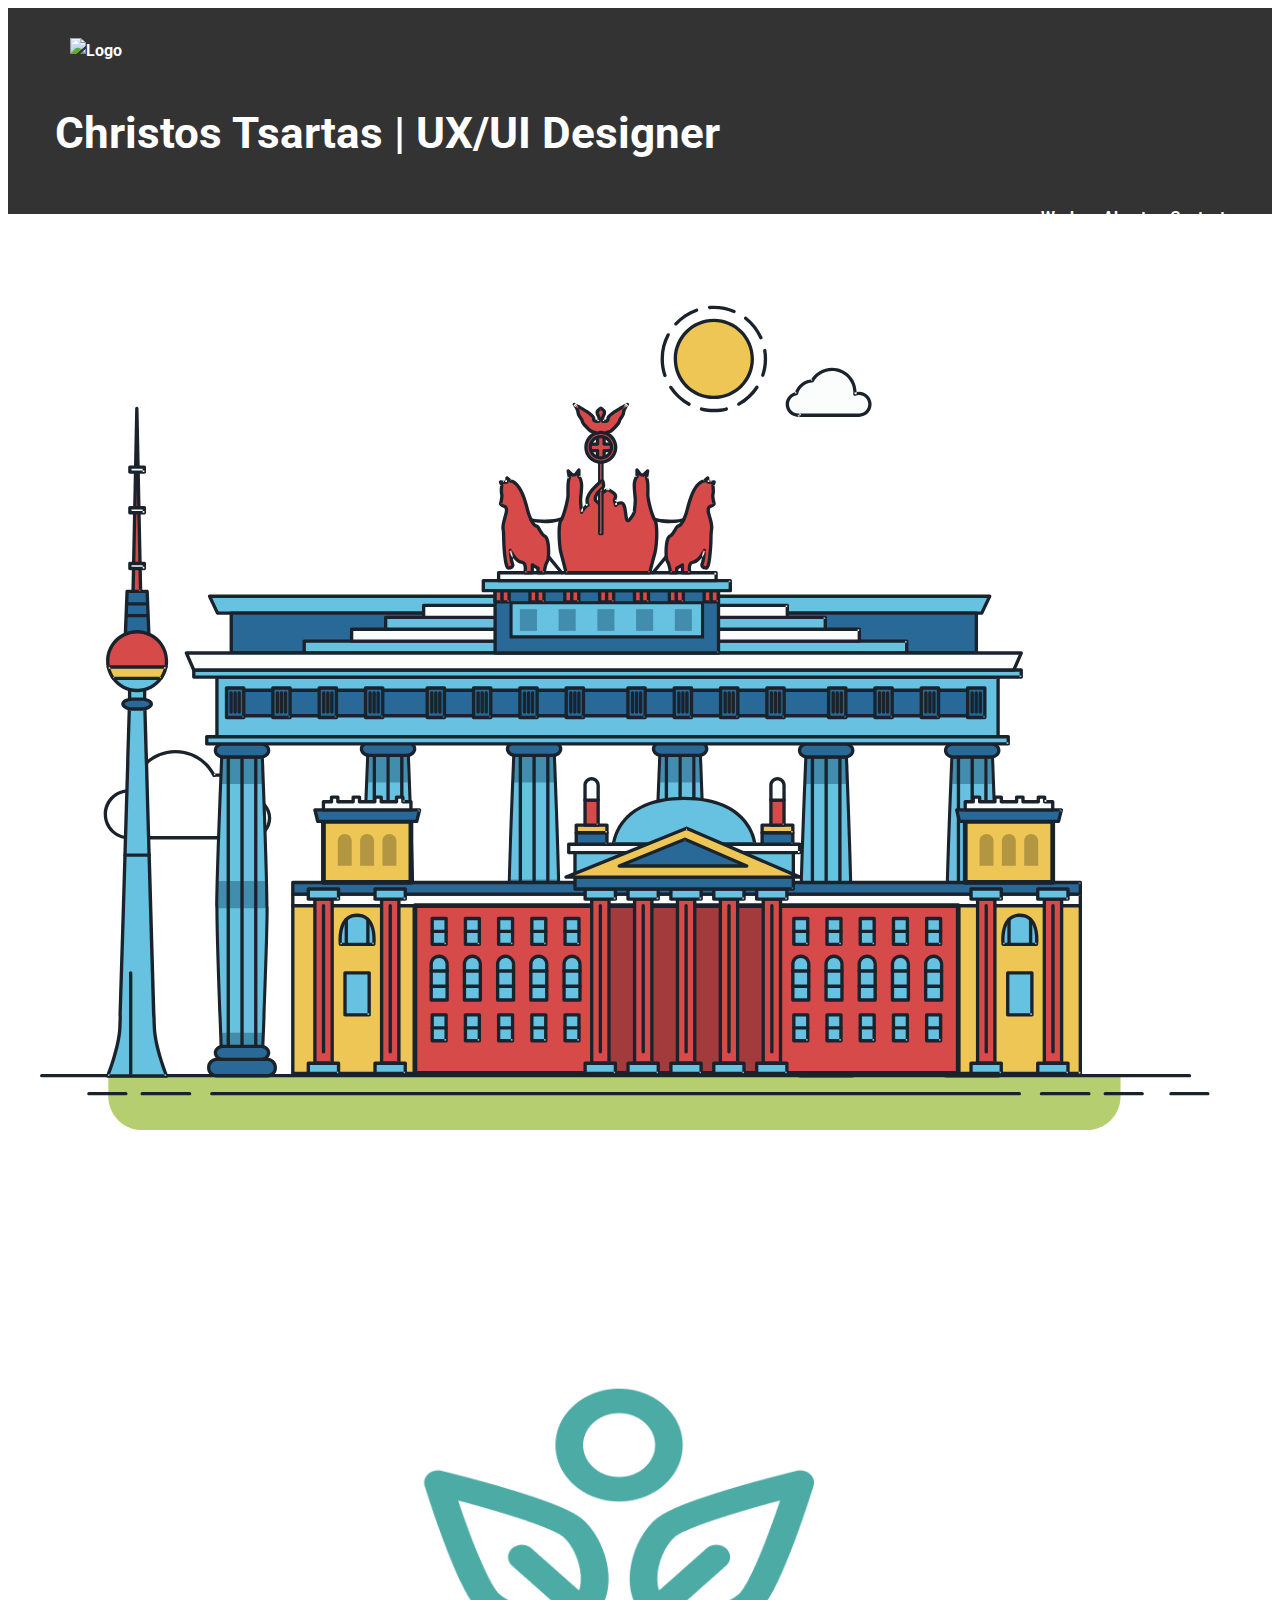
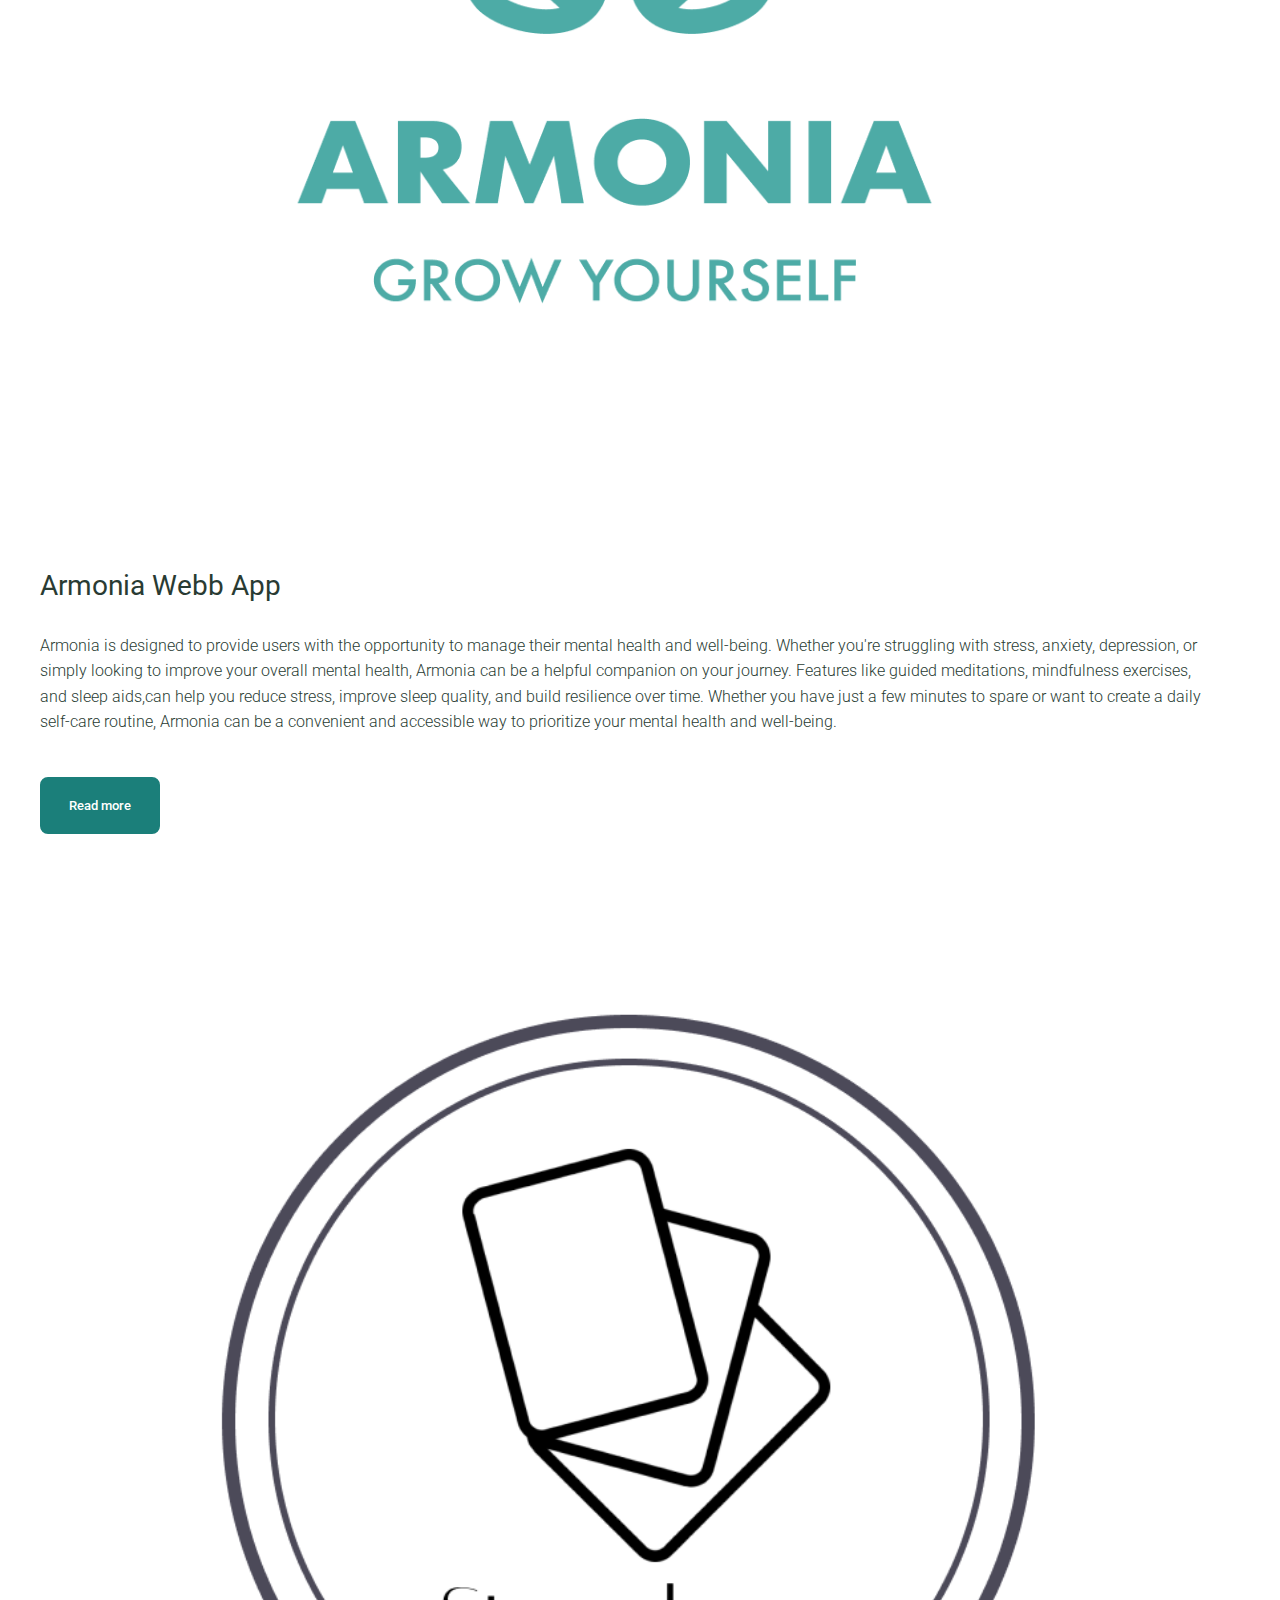
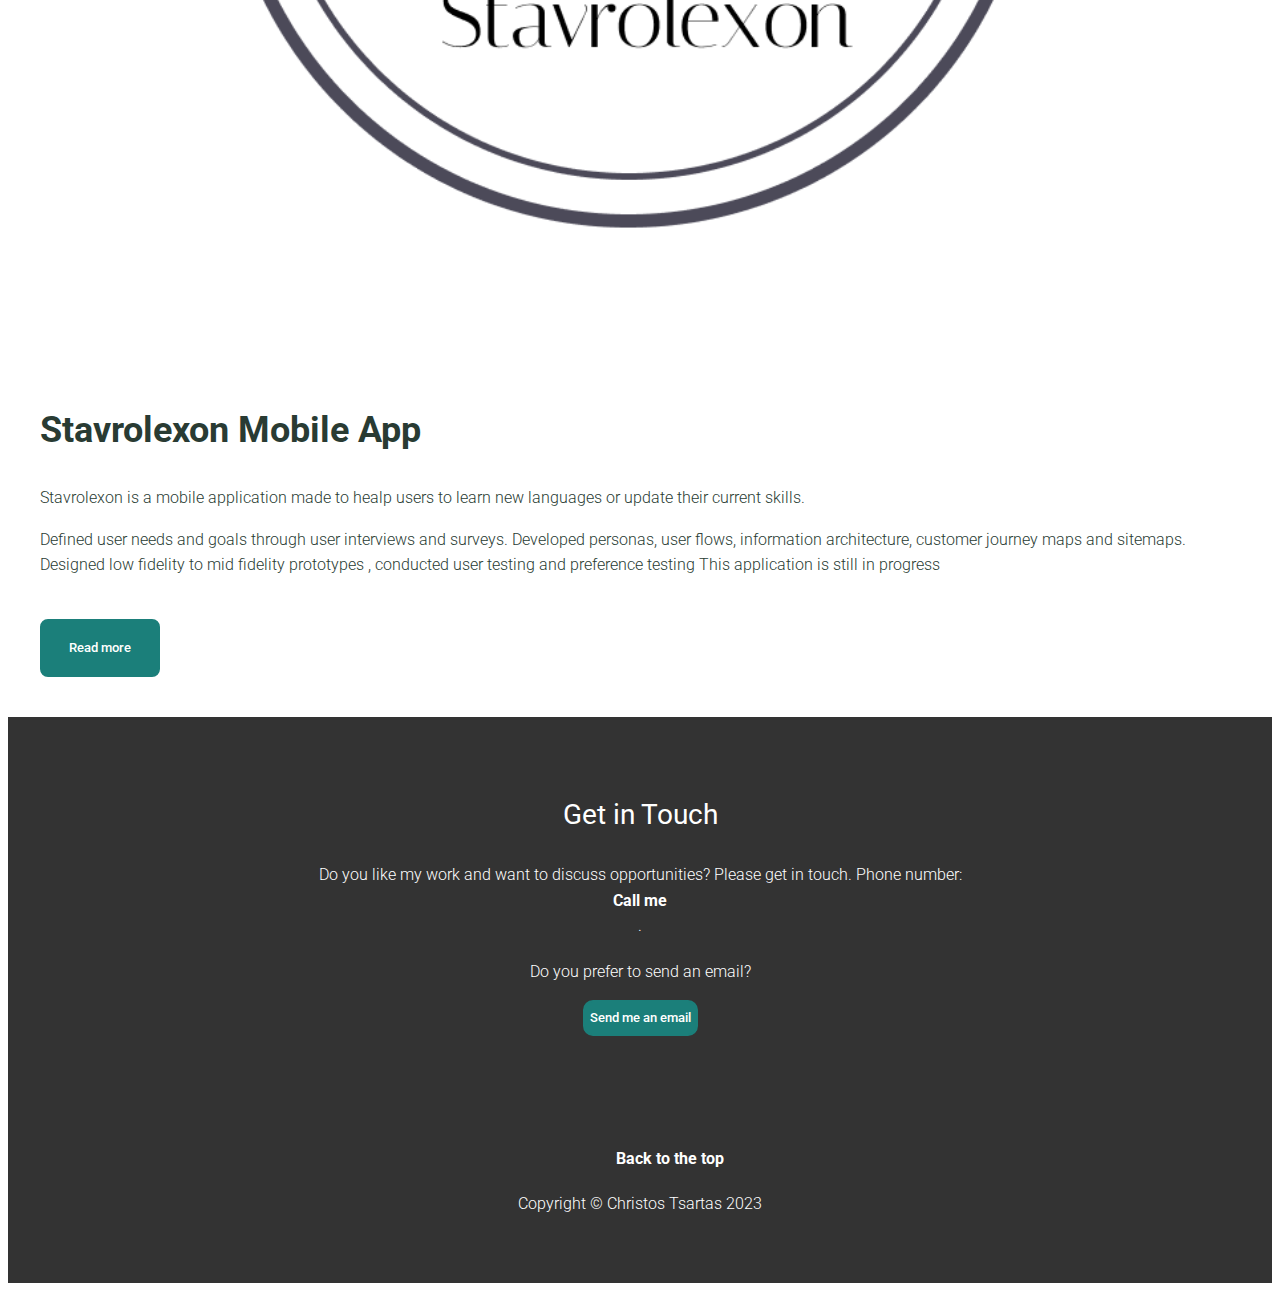
==== commit 3f00ff14: "Last Update with an error in JS" ====
--- a/index.html
+++ b/index.html
@@ -1448,9 +1448,8 @@
       <p class="more-space">Copyright © Christos Tsartas 2023</p>
     </div>
   </footer>
-  <script src="js/jquery-3.3.1.min.js"></script>
   <script src="js/scripts.js"></script>
-
+  <script src="js/stylelint.config.js"></script>
 </body>
 
 </html>--- a/CSS/Styles.CSS
+++ b/CSS/Styles.CSS
@@ -1,109 +1,182 @@
-/*I need to start with CSS in the next task*/
-/* http://meyerweb.com/eric/tools/css/reset/ 
+/* I need to start with CSS in the next task
+http://meyerweb.com/eric/tools/css/reset/
    v2.0 | 20110126
    License: none (public domain)
 */
 
 /* Reset all default styles */
 
-
 * {
   box-sizing: border-box;
 }
 
-
-html, body, div, span, applet, object, iframe,
-h1, h2, h3, h4, h5, h6, p, blockquote, pre,
-a, abbr, acronym, address, big, cite, code,
-del, dfn, em, img, ins, kbd, q, s, samp,
-small, strike, strong, sub, sup, tt, var,
-b, u, i, center,
-dl, dt, dd, ol, ul, li,
-fieldset, form, label, legend,
-table, caption, tbody, tfoot, thead, tr, th, td,
-article, aside, canvas, details, embed, 
-figure, figcaption, footer, header, hgroup, 
-menu, nav, output, ruby, section, summary,
-time, mark, audio, video 
-{
-	margin: 0;
-	padding: 0;
-	border: 0;
-	font-size: 100%;
-	font: inherit;
-	vertical-align: baseline;
-}
-
+html,
+body,
+div,
+span,
+applet,
+object,
+iframe,
+h1,
+h2,
+h3,
+h4,
+h5,
+h6,
+p,
+blockquote,
+pre,
+a,
+abbr,
+acronym,
+address,
+big,
+cite,
+code,
+del,
+dfn,
+em,
+img,
+ins,
+kbd,
+q,
+s,
+samp,
+small,
+strike,
+strong,
+sub,
+sup,
+tt,
+var,
+b,
+u,
+i,
+center,
+dl,
+dt,
+dd,
+ol,
+ul,
+li,
+fieldset,
+form,
+label,
+legend,
+table,
+caption,
+tbody,
+tfoot,
+thead,
+tr,
+th,
+td,
+article,
+aside,
+canvas,
+details,
+embed,
+figure,
+figcaption,
+footer,
+header,
+hgroup,
+menu,
+nav,
+output,
+ruby,
+section,
+summary,
+time,
+mark,
+audio,
+video,
 /* Reset HTML5 display roles */
-article, aside, details, figcaption, figure, 
-footer, header, hgroup, menu, nav, section 
-{
-	display: block;
+article,
+aside,
+details,
+figcaption,
+figure,
+footer,
+header,
+hgroup,
+menu,
+nav,
+section {
+  display: block;
 }
 
 /* Remove list styles */
-ol, ul {
-	list-style: none;
+ol,
+ul {
+  list-style: none;
 }
 
 /* Remove blockquote quotes */
-blockquote, q {
-	quotes: none;
-}
-
-blockquote:before, blockquote:after,
-q:before, q:after {
-	content: '';
-	content: none;
+blockquote,
+q {
+  quotes: none;
+}
+
+blockquote::before,
+blockquote::after,
+q::before,
+q::after {
+  content: '';
+  content: none;
 }
 
 /* Remove table border */
 table {
-	border-collapse: collapse;
-	border-spacing: 0;
-}
-html{
+  border-collapse: collapse;
+  border-spacing: 0;
+}
+
+html {
   scroll-behavior: smooth;
 }
 
 /* Set default body styles */
 body {
-	background-color: #ffffff;
-	font-family: 'Roboto', sans-serif;
-	font-size: 16px;
-	font-weight: 300;
-	line-height: 1.6;
-	color: #293b33;
+  background-color: #fff;
+  font-family: 'Roboto', sans-serif;
+  font-size: 16px;
+  font-weight: 300;
+  line-height: 1.6;
+  color: #293b33;
 }
 
 /* Set default heading styles */
-h1, h2, h3, h4 {
-	line-height: 1.4;
+h1,
+h2,
+h3,
+h4 {
+  line-height: 1.4;
 }
 
 h1 {
-	font-size: 2.75em;
-	font-weight: 700;
+  font-size: 2.75em;
+  font-weight: 700;
 }
 
 h2 {
-	font-size: 2.25em;
-	font-weight: 700;
+  font-size: 2.25em;
+  font-weight: 700;
 }
 
 h3 {
-	font-size: 1.75em;
-	font-weight: 400;
+  font-size: 1.75em;
+  font-weight: 400;
 }
 
 h4 {
-	font-size: 1.35em;
-	font-weight: 400;
-}  
+  font-size: 1.35em;
+  font-weight: 400;
+}
 
 /* Set default image styles */
 img {
-	width: 100%;
+  width: 100%;
   display: block;
   margin: 0 auto;
   max-width: 100%;
@@ -112,130 +185,122 @@
 
 /* Set default link styles */
 a {
-	color: #ffffff;
-	text-decoration: none;
-    font-weight: 700;
+  color: #fff;
+  text-decoration: none;
+  font-weight: 700;
 }
 
 a:hover {
-	color: #4DABA6;
-	text-decoration: underline;
+  color: #4daba6;
+  text-decoration: underline;
 }
 
 a:visited {
-	color: #4DABA6;
+  color: #4daba6;
   text-decoration: none;
   font-weight: 700;
   cursor: pointer;
 }
 
 a:active {
-	color: #4DABA6;
+  color: #4daba6;
 }
 
 /* Set button styles */
 .button {
-	display: inline-block;
-	background-color: #1B7F7A;
-	color: #ffffff;
-	font-weight: 500;
-	font-size: 10pt;
-	padding: 5px;
-	border-radius: 10px;
-	border: 2px solid #1B7F7A;
-	transition: 0.2s opacity;
+  display: inline-block;
+  background-color: #1b7f7a;
+  color: #fff;
+  font-weight: 500;
+  font-size: 10pt;
+  padding: 5px;
+  border-radius: 10px;
+  border: 2px solid #1b7f7a;
+  transition: 0.2s opacity;
 }
 
 .button:hover {
-	opacity: 0.8;
-	background-color: #4DABA6;
-	color: #ffffff;
-	text-decoration: none;
+  opacity: 0.8;
+  background-color: #4daba6;
+  color: #fff;
+  text-decoration: none;
 }
 
 .button.contact {
-	display: inline-block;
-	background-color: #1B7F7A;
-	color: #ffffff;
-	font-weight: 500;
-	font-size: 10pt;
-	padding: 5px;
-	border-radius: 10px;
-	border: 2px solid #1B7F7A;
-	transition: 0.2s opacity;
+  display: inline-block;
+  background-color: #1b7f7a;
+  color: #fff;
+  font-weight: 500;
+  font-size: 10pt;
+  padding: 5px;
+  border-radius: 10px;
+  border: 2px solid #1b7f7a;
+  transition: 0.2s opacity;
 }
 
 .button.contact:hover {
-	background-color: #4DABA6;
-	color: #ffffff
-}
-
-
+  background-color: #4daba6;
+  color: #fff;
+}
 
 header {
-  background-color: #333333;
+  background-color: #333;
   width: 100%;
   color: white;
   position: fixed;
-    top: 0;
-    right: 0;
-    padding: 10px 0;
-    z-index: 4;
-}
-
-
+  top: 0;
+  right: 0;
+  padding: 10px 0;
+  z-index: 4;
+}
 
 .logo {
-    max-width: 150px;
-    padding: 10px;
-    margin-left: 5px;
-}
-
-
+  max-width: 150px;
+  padding: 10px;
+  margin-left: 5px;
+}
 
 header nav > ul {
   list-style-type: none;
   padding: 40px 0;
 }
 
- .navtoggle li:not(:last-child) {
+.navtoggle li:not(:last-child) {
   display: none;
 }
 
-
- .navtoggle, .navtoggle.responsive {
+.navtoggle li:not(:last-child) {
+  display: none;
+}
+
+.navtoggle.responsive {
   position: relative;
 }
 
- .navtoggle li .icon {
+.navtoggle li .icon {
   position: absolute;
   right: 0;
   top: 2px;
   font-size: 20px;
 }
 
-
- 
- .navtoggle.responsive li  {
+.navtoggle.responsive li {
   display: block;
-}    
-  
-    
- .navtoggle.responsive nav {
+}
+
+.navtoggle.responsive nav {
   padding: 24px 0 0;
 }
 
-
- .navtoggle.responsive li  {
+.navtoggle.responsive li {
   display: block;
   padding: 12px 0;
-  border-top: 1px solid #ffffff;
-}
-
- .navtoggle.responsive li:last-child  {
+  border-top: 1px solid #fff;
+}
+
+.navtoggle.responsive li:last-child {
   padding: 0 0 10px;
 }
-  
 
 /*
 nav {
@@ -262,19 +327,10 @@
   text-decoration: none;
 }
 
-
-
-
-
-
-
-
 /* Apo edw ksekinane oi allages */
 
-
-
 main {
-  margin: top 000px;
+  margin: top 000 px;
 }
 
 .hero {
@@ -286,8 +342,8 @@
   background-color: rgba(255, 255, 255, 0.7);
 }
 
-/* 
- * Grid
+/*
+  Grid
  */
 .container {
   max-width: 1200px;
@@ -303,7 +359,6 @@
   justify-content: space-between;
   flex-direction: column;
 }
- 
 
 .col-12 {
   width: 100%;
@@ -317,25 +372,24 @@
   margin-bottom: 30px;
 }
 
-/* 
- * Buttons
+/* Buttons
  */
 .button {
-  background-color: #1B7F7A;
+  background-color: #1b7f7a;
   color: white;
   border-radius: 8px;
   padding: 1rem 1.7rem;
 }
 
-/* 
- * Project details
+/* Project details
  */
 .project_details h1 {
   text-align: center;
-  font-size: 32px;;
+  font-size: 32px;
   margin-top: 2rem;
   margin-bottom: 2rem;
 }
+
 .project_details h2 {
   text-align: center;
 }
@@ -363,8 +417,7 @@
   list-style-type: initial;
 }
 
-/* 
- * Footer
+/* Footer
  */
 footer {
   background-color: #333;
@@ -374,21 +427,16 @@
   padding: 50px 0;
 }
 
-
-footer  ul {
+footer ul {
   list-style-type: none;
-  padding: 0px 0;
- margin: 0;
-}
-    
- 
-    
-footer ul   li {
+  padding: 0 px;
+  margin: 0;
+}
+
+footer ul li {
   display: inline-block;
-      margin-left:20px;
-       
-} 
-
+  margin-left: 20px;
+}
 
 .lnkin {
   height: 43px;
@@ -403,13 +451,9 @@
   text-align: right;
 }
 
-  
-.more-space  {
-    margin-top: 20px;
-    
-    
-}
-
+.more-space {
+  margin-top: 20px;
+}
 
 .text {
   margin-bottom: 10px;
@@ -421,20 +465,17 @@
   align-items: center;
   margin-top: 80px; /* adjust this value as needed */
 }
-  
+
 /* styles for the navigation bar */
 
-/* 
- * Layout Laptop
-
- 
+/* Layout Laptop
+
 @media only screen and (max-width: 1200px) {
 
   .container {
     width: 100%;
     margin: 0 15px;
   }
-  
   .row {
     display: flex;
     margin: 40px -15px;
@@ -446,7 +487,6 @@
   display: none;
 }
 
- 
 @media only screen and (max-width: 641px) {
 
   .navtoggle li:last-child {
@@ -461,8 +501,6 @@
 }
 
   */
-
-
 
 @keyframes color-change {
   from {
@@ -481,19 +519,31 @@
   animation-iteration-count: infinite;
   animation-direction: alternate;
   animation-timing-function: linear;
-  animation: 4s color-change infinite alternate linear
+  animation: 4s color-change infinite alternate linear;
 }
 
 /* The color of the sun */
 @keyframes color-change {
-  from {fill: #edc655;}
-  to {fill: #f76414;}
-}
+  from {
+    fill: #edc655;
+  }
+
+  to {
+    fill: #f76414;
+  }
+}
+
 /* The clouds front and back */
 @keyframes cloud-move {
-  from {transform: translate(0,50px);}
-  to {transform: translate(200px,50px);}
-}
+  from {
+    transform: translate(0, 50px);
+  }
+
+  to {
+    transform: translate(200 px, 50px);
+  }
+}
+
 .cloud-front {
   animation-duration: 30s;
   animation-name: cloud-move;
@@ -501,80 +551,72 @@
   animation-direction: alternate;
   animation-timing-function: linear;
 }
+
 @keyframes cloud-move-reverse {
-  from {transform: translate(446px,48px);}
-  to {transform: translate(100px, 48px);}
-}
+  from {
+    transform: translate (446px, 48px);
+  }
+
+  to {
+    transform: translate(100px, 48px);
+  }
+}
+
 .cloud-back {
   animation: 34s cloud-move-reverse infinite alternate linear;
 }
 
-
-
-
-
 @media only screen and (min-width: 640px) {
-    
-    header {
-  background-color: #333333;
-  width: 100%;
-  text-align: unset;
-  color: white;
-  position: initial;
-        padding: 20px;
-}
- 
-    
-    
-
-     header nav {
+  header {
+    background-color: #333;
+    width: 100%;
+    text-align: unset;
+    color: white;
+    position: initial;
+    padding: 20px;
+  }
+
+  header nav {
     width: auto;
     float: right;
     margin-top: -45px;
   }
-        
- .navtoggle.responsive nav {
-  padding: 0px 0 0;
-}
-    
-   header  nav > ul {
-  list-style-type: none;
-  padding: 0px 0;
- margin: 1em 0;
-}
-    
- 
-    
-    
-    
-    
-  header  nav > ul > li {
-  display: inline-block;
-      margin-left:20px;
-       
-} 
-    
-.navtoggle.responsive li  {
-   padding:0px 0;
-  border-top: 0px solid #ffffff;
-}
-    
-.navtoggle li:not(:last-child) {
-  display: inline-block;
-}
-    
-.navtoggle li:last-child {
-  display: none;
-}
-    
-    
-    .row {
- 
+
+  .navtoggle.responsive nav {
+    padding: 0 px 0 0;
+  }
+
+  header nav > ul {
+    list-style-type: none;
+    padding: 0 px;
+    margin: 1em 0;
+  }
+
+  header nav > ul > li {
+    display: inline-block;
+    margin-left: 20px;
+  }
+
+  .navtoggle.responsive li {
+    padding: 0 px;
+    border-top: 0 px solid #fff;
+  }
+
+  .navtoggle li:not(:last-child) {
+    display: inline-block;
+  }
+
+  .navtoggle li:last-child {
+    display: none;
+  }
+
+  .row {
     flex-direction: row;
-}
-    
-    .col-6 {
-  width: 49%;
-}
-    
-}+  }
+
+  .col-6 {
+    width: 49%;
+  }
+}
+
+/* End of CSS file */
